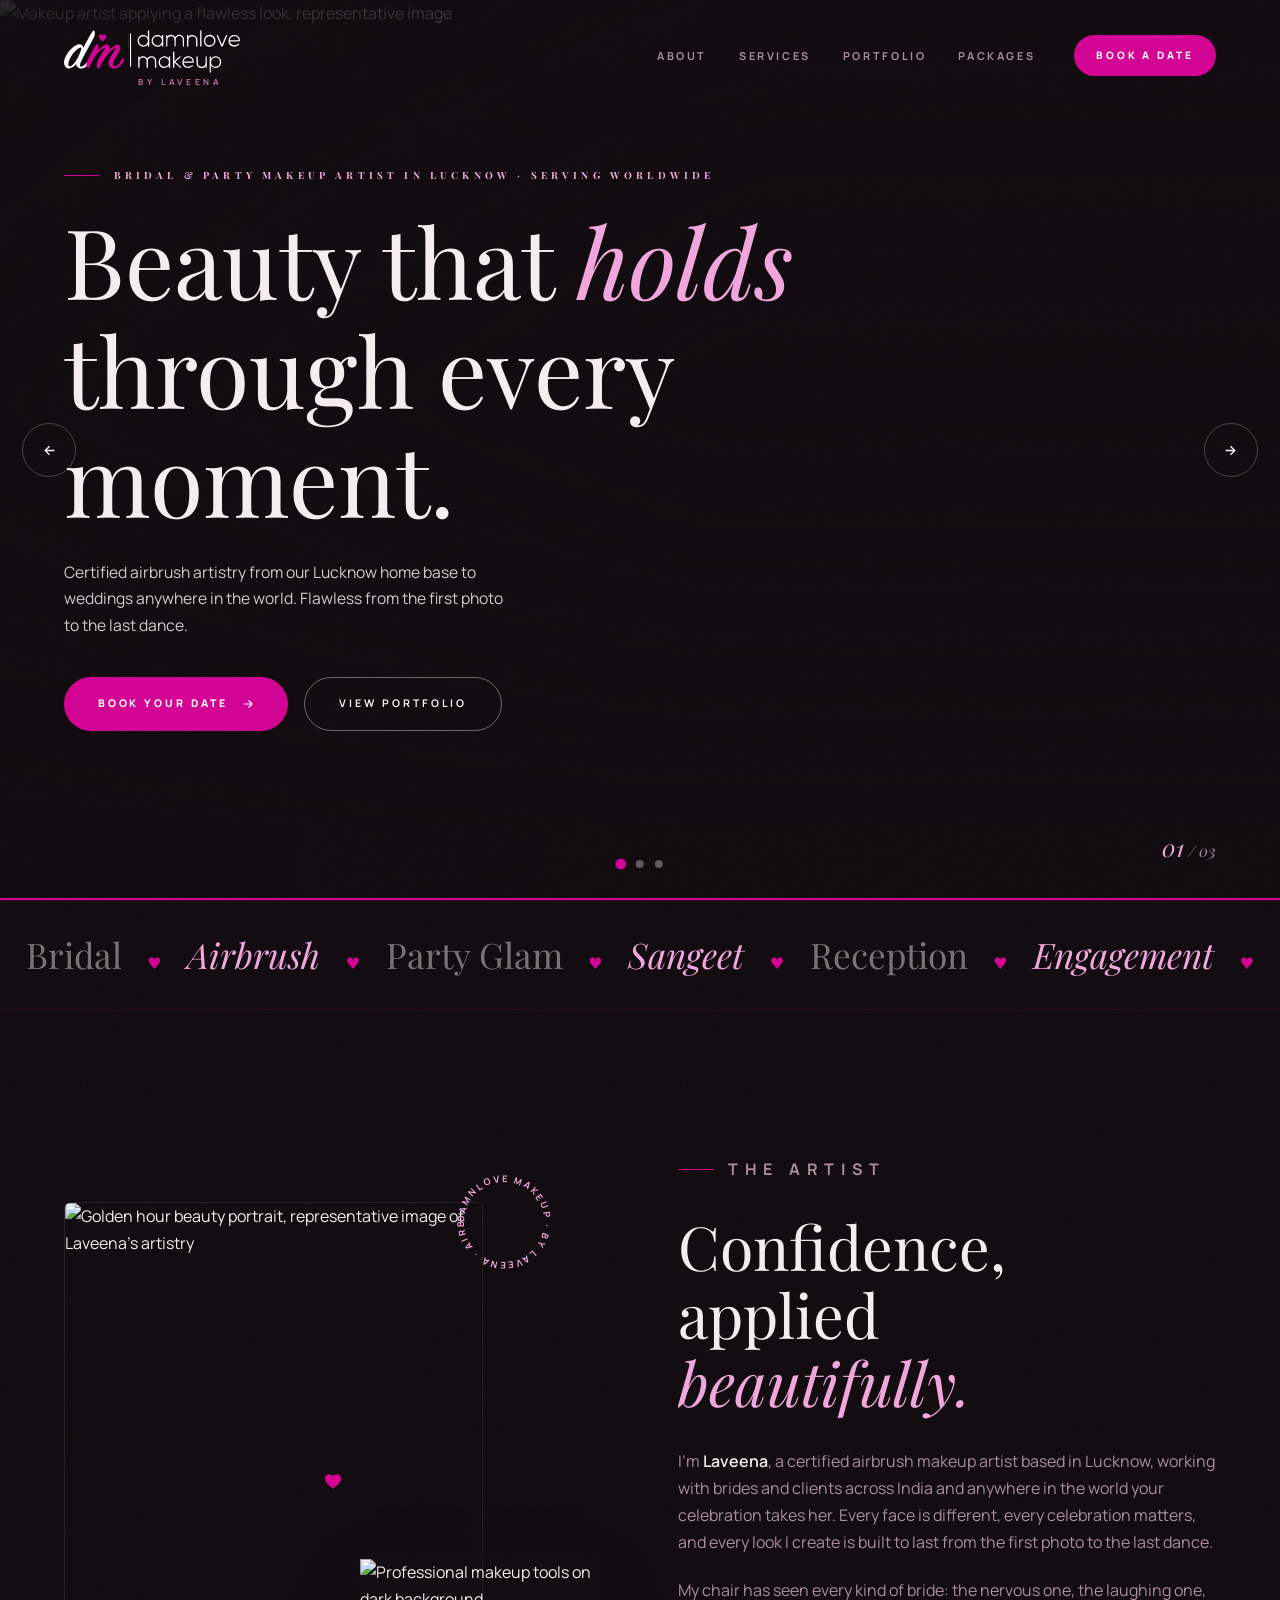
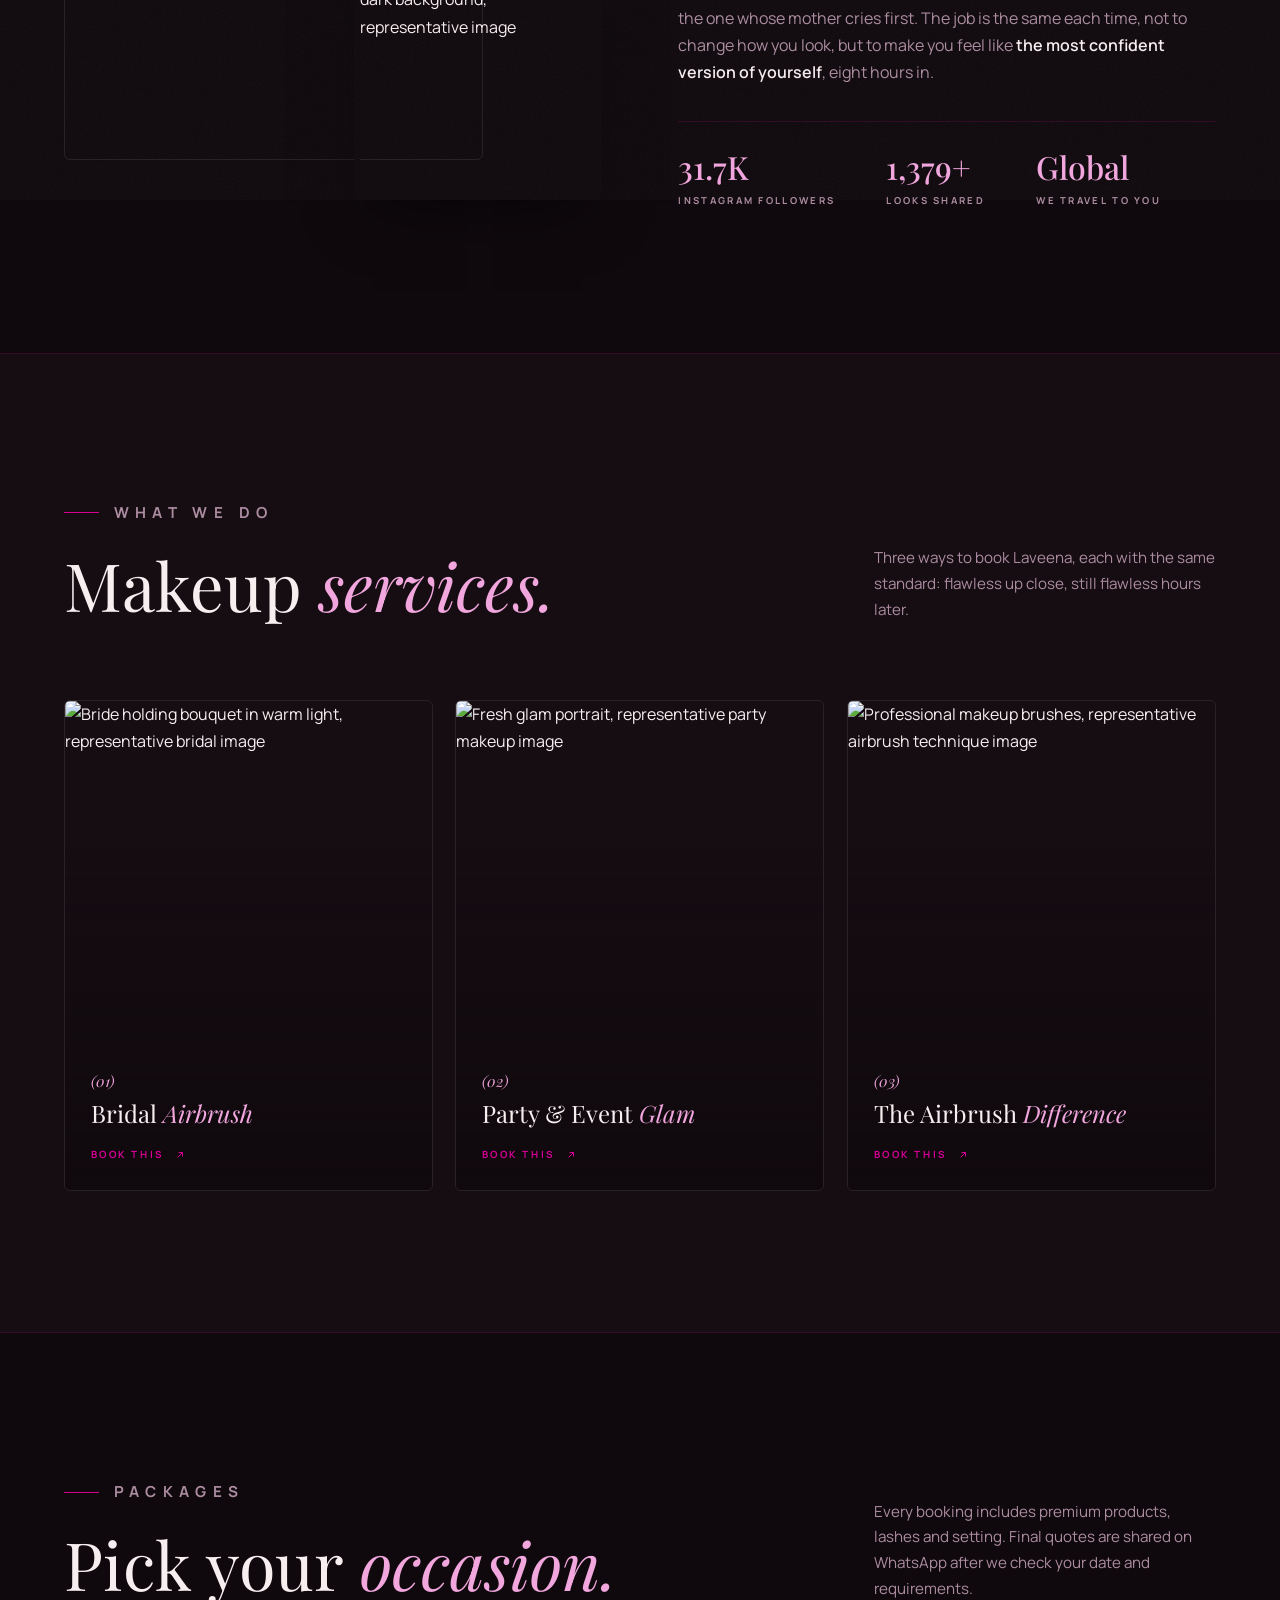
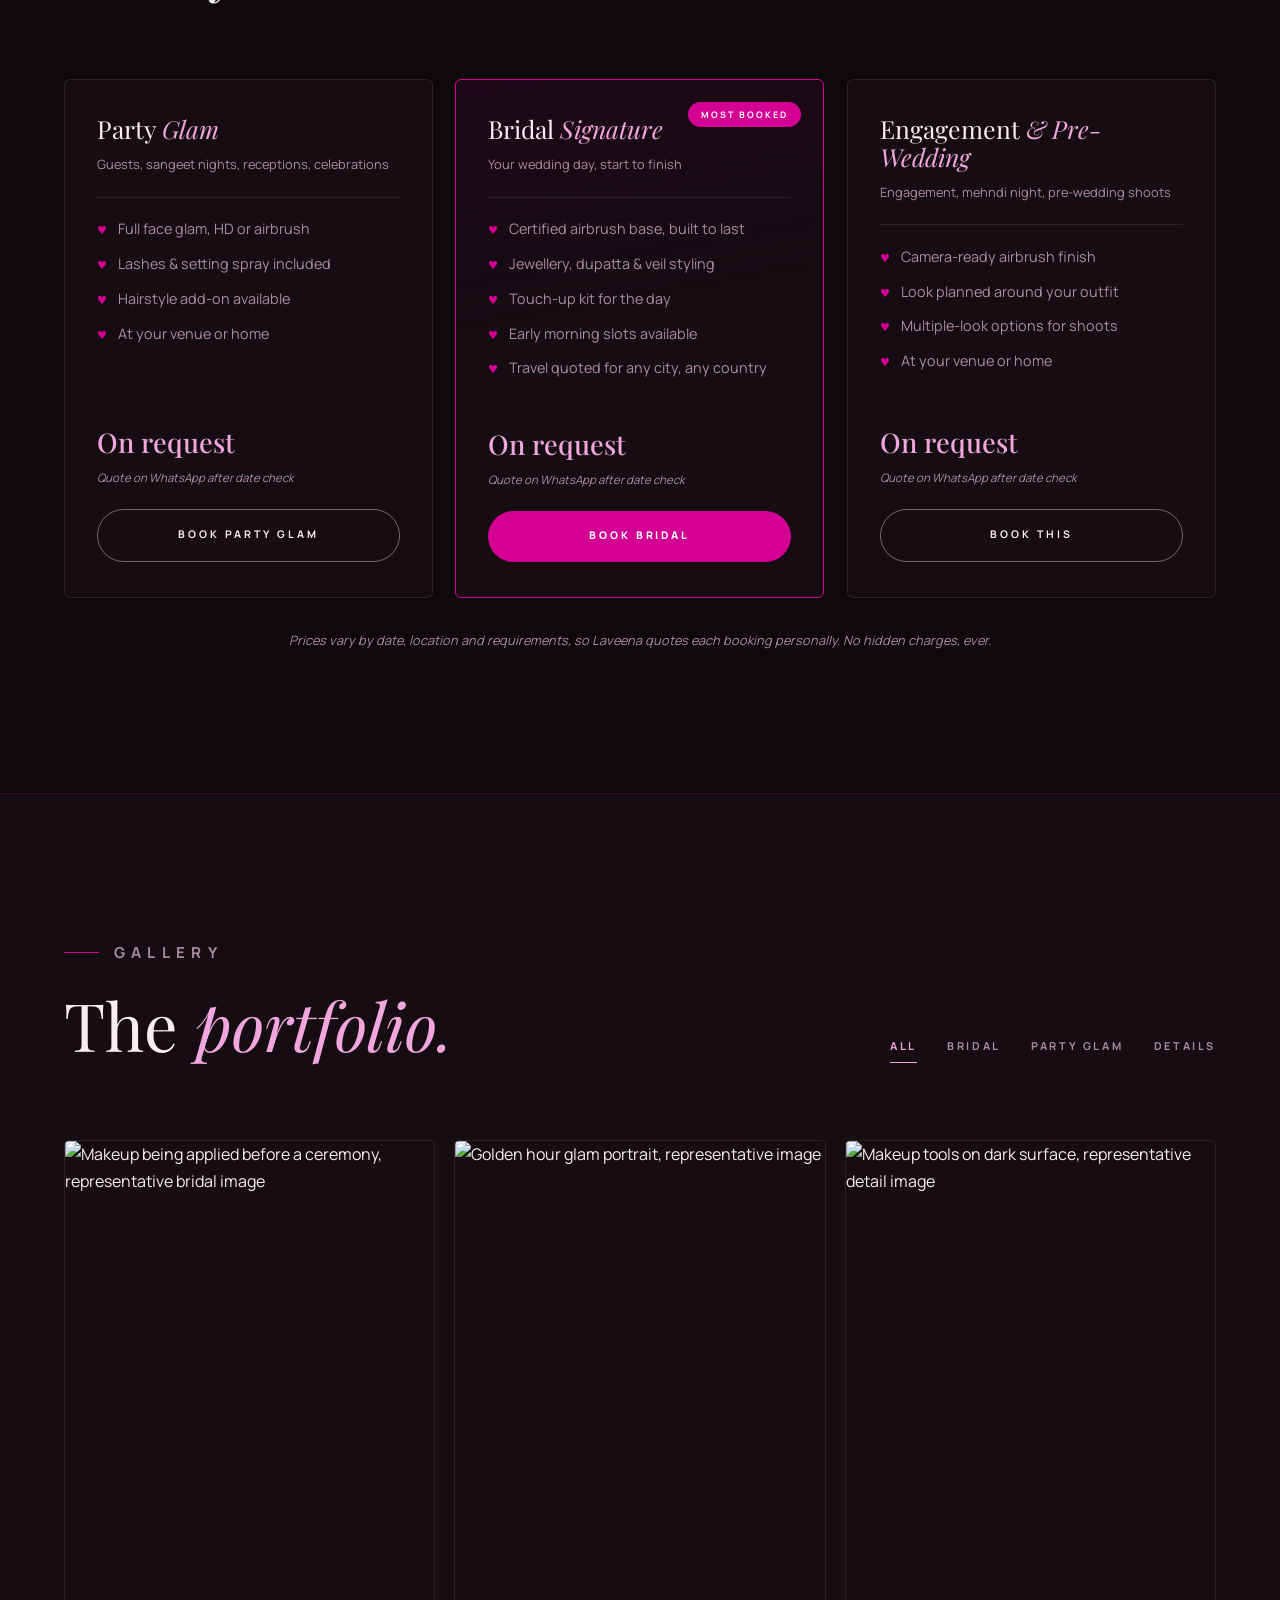
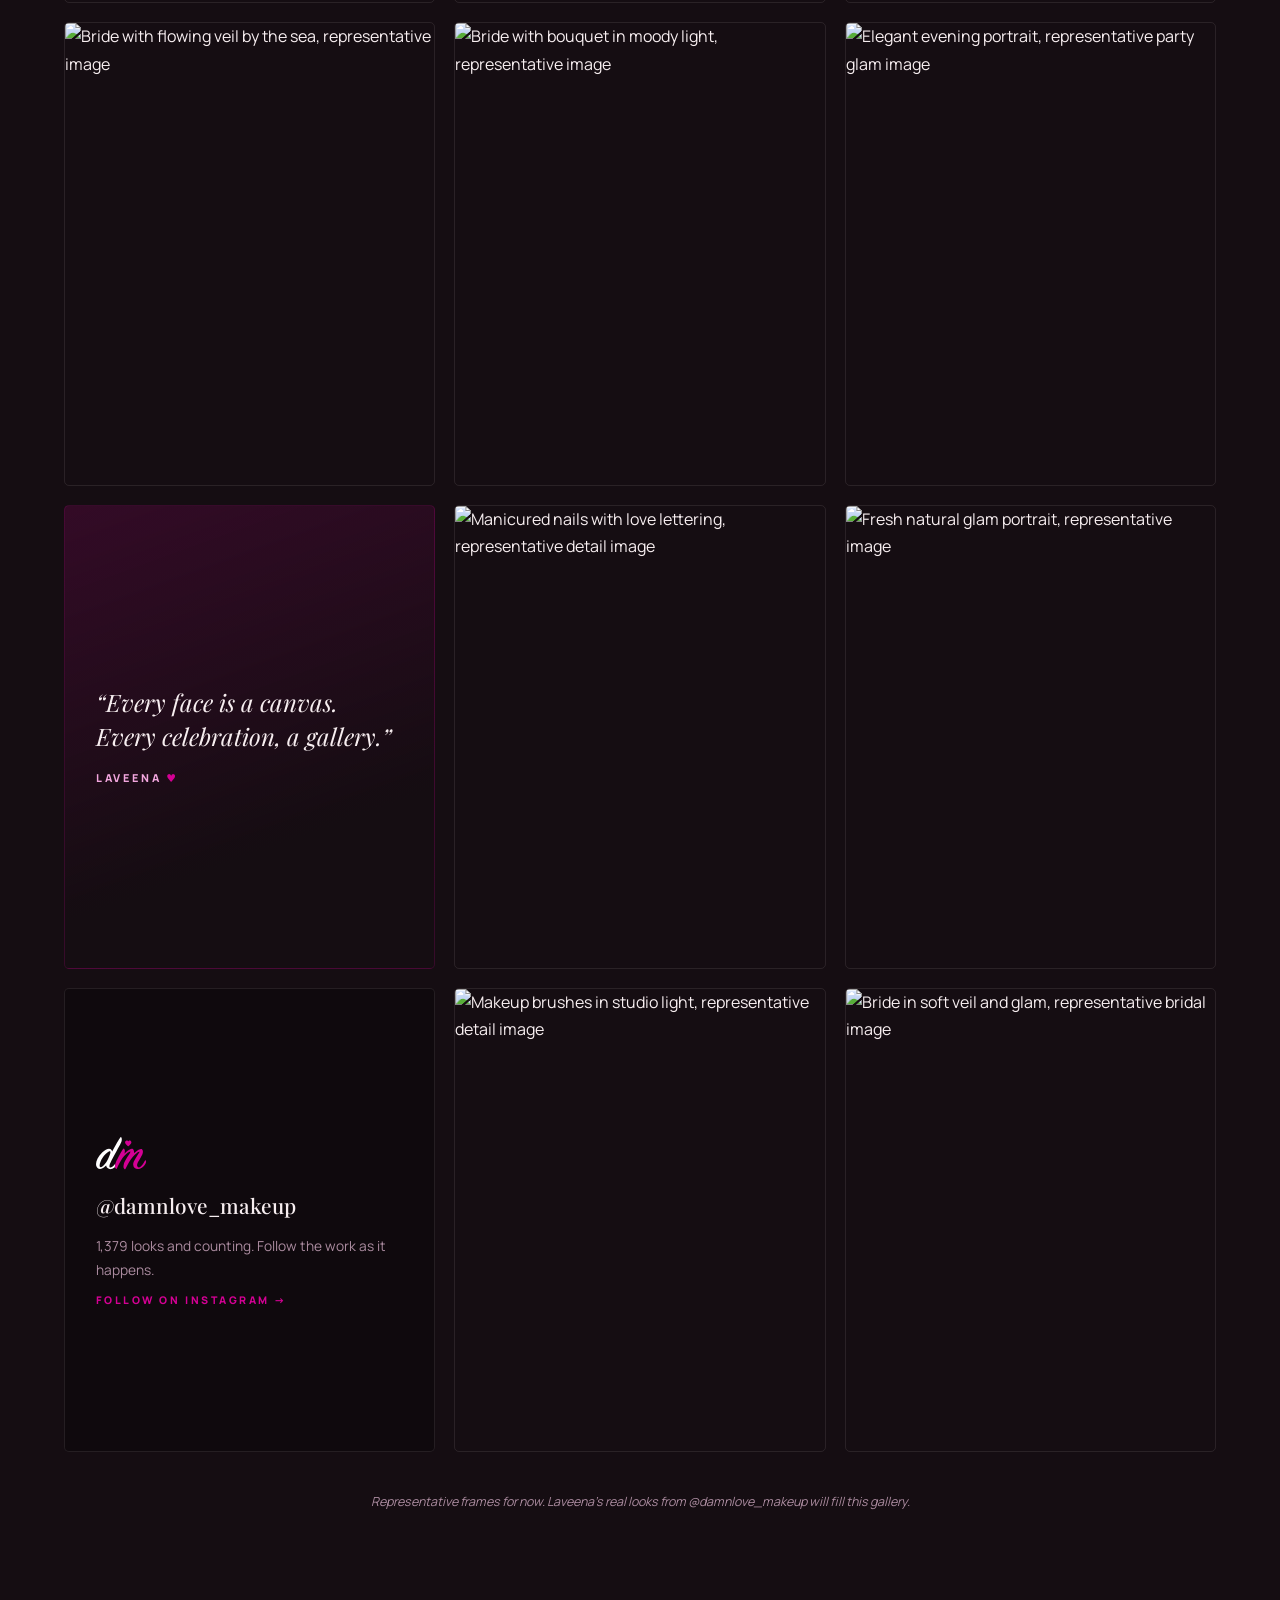
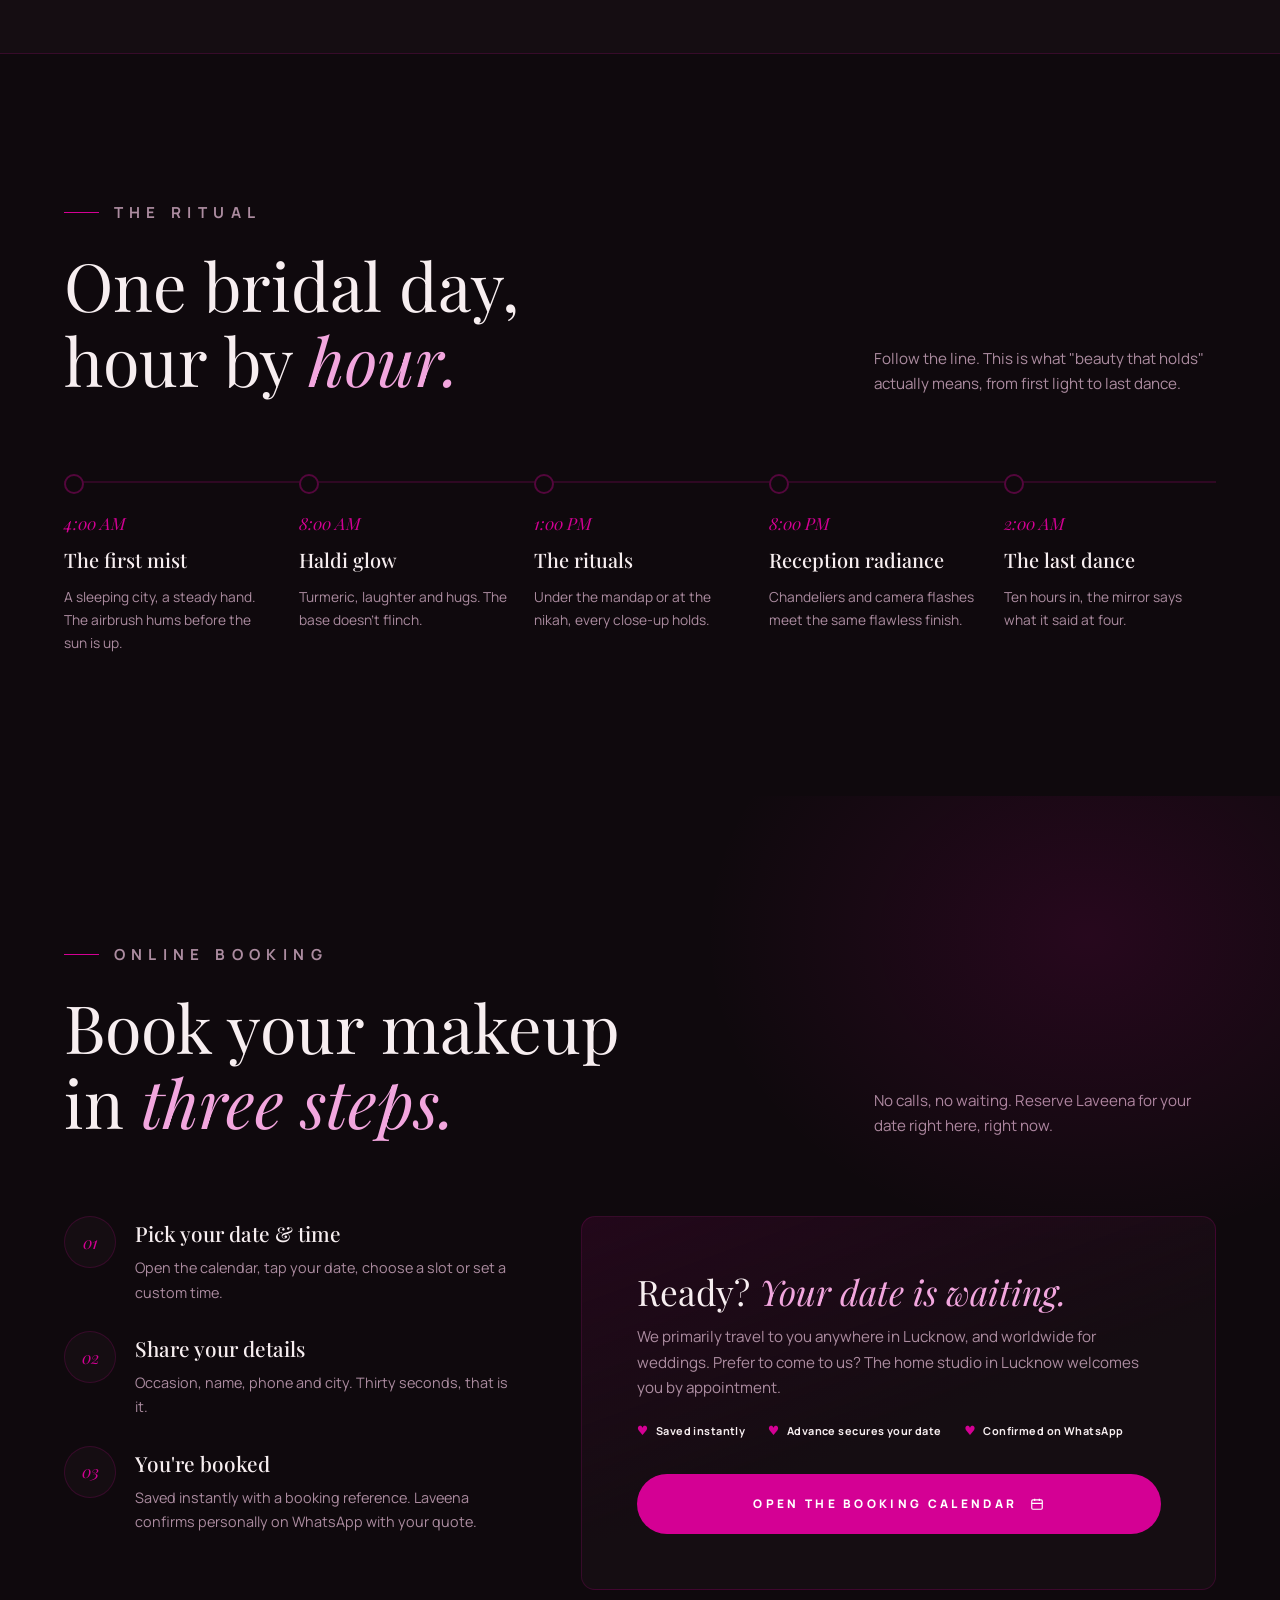
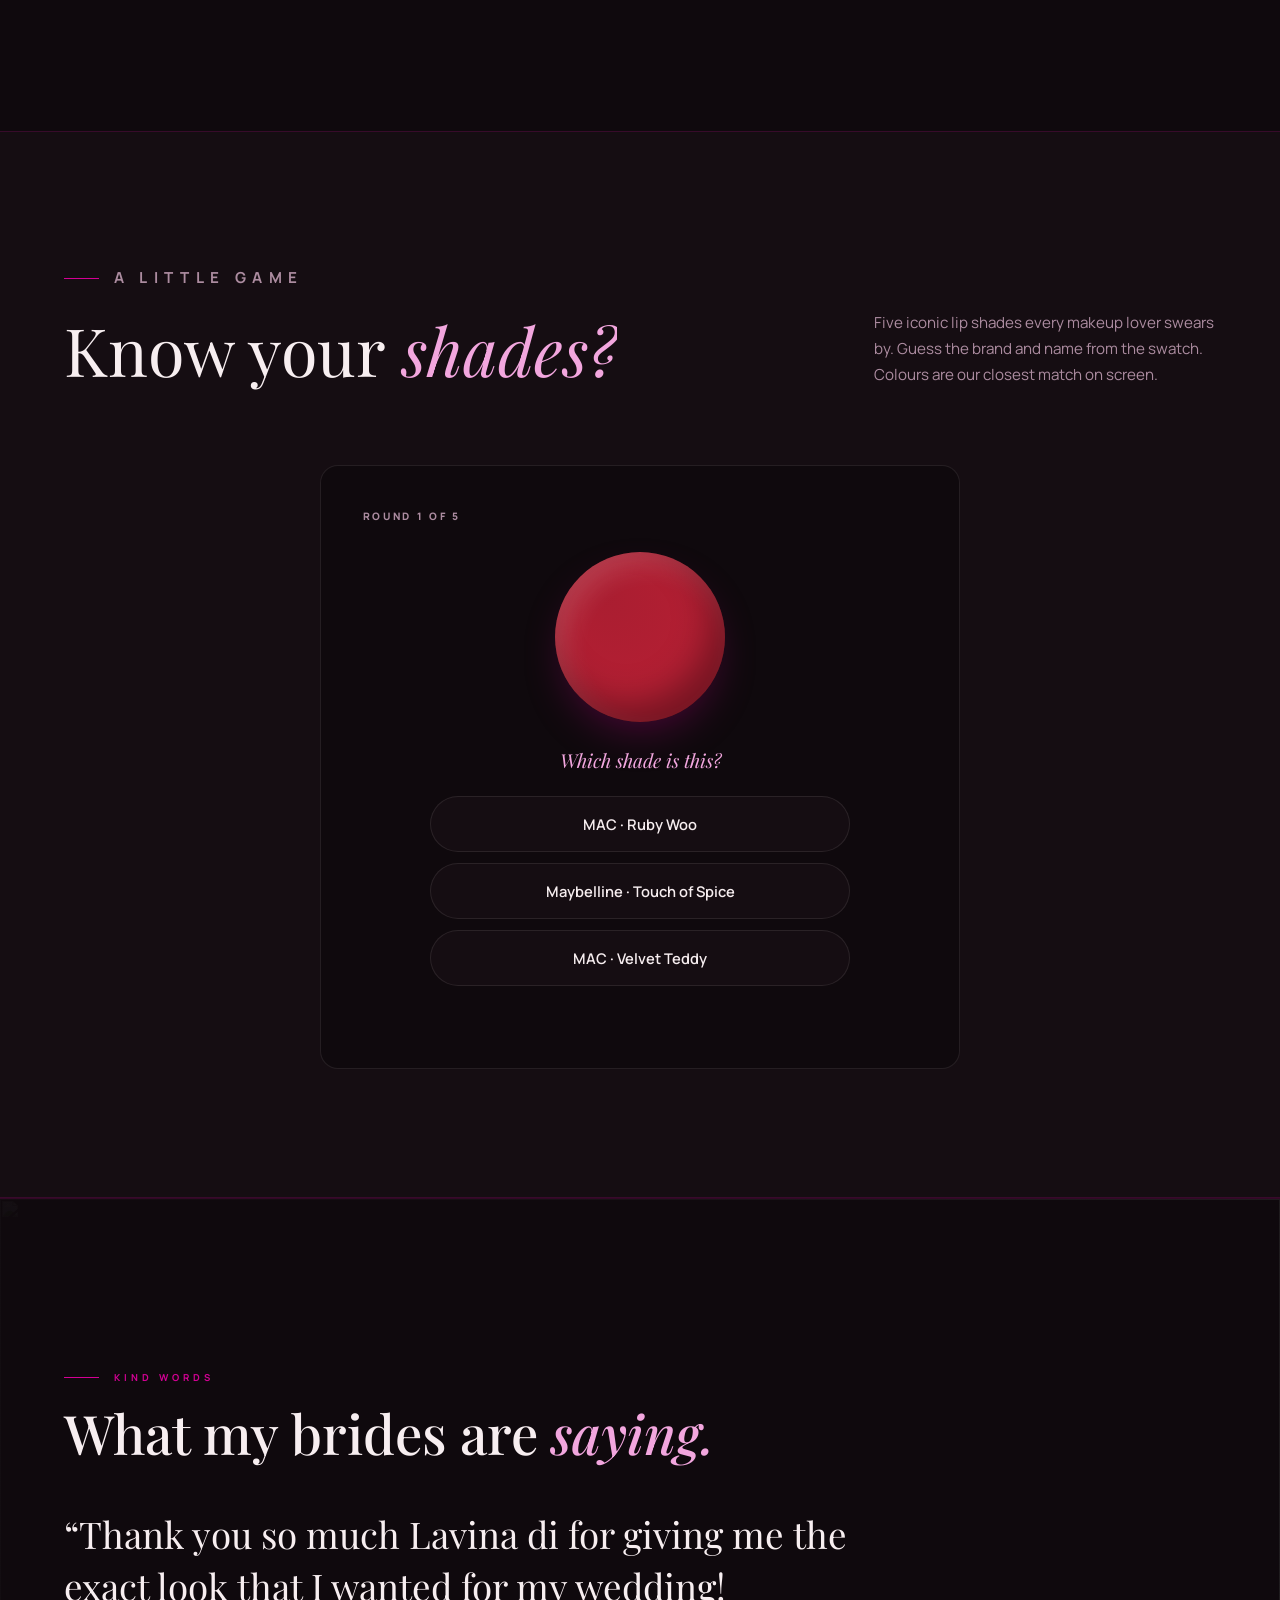
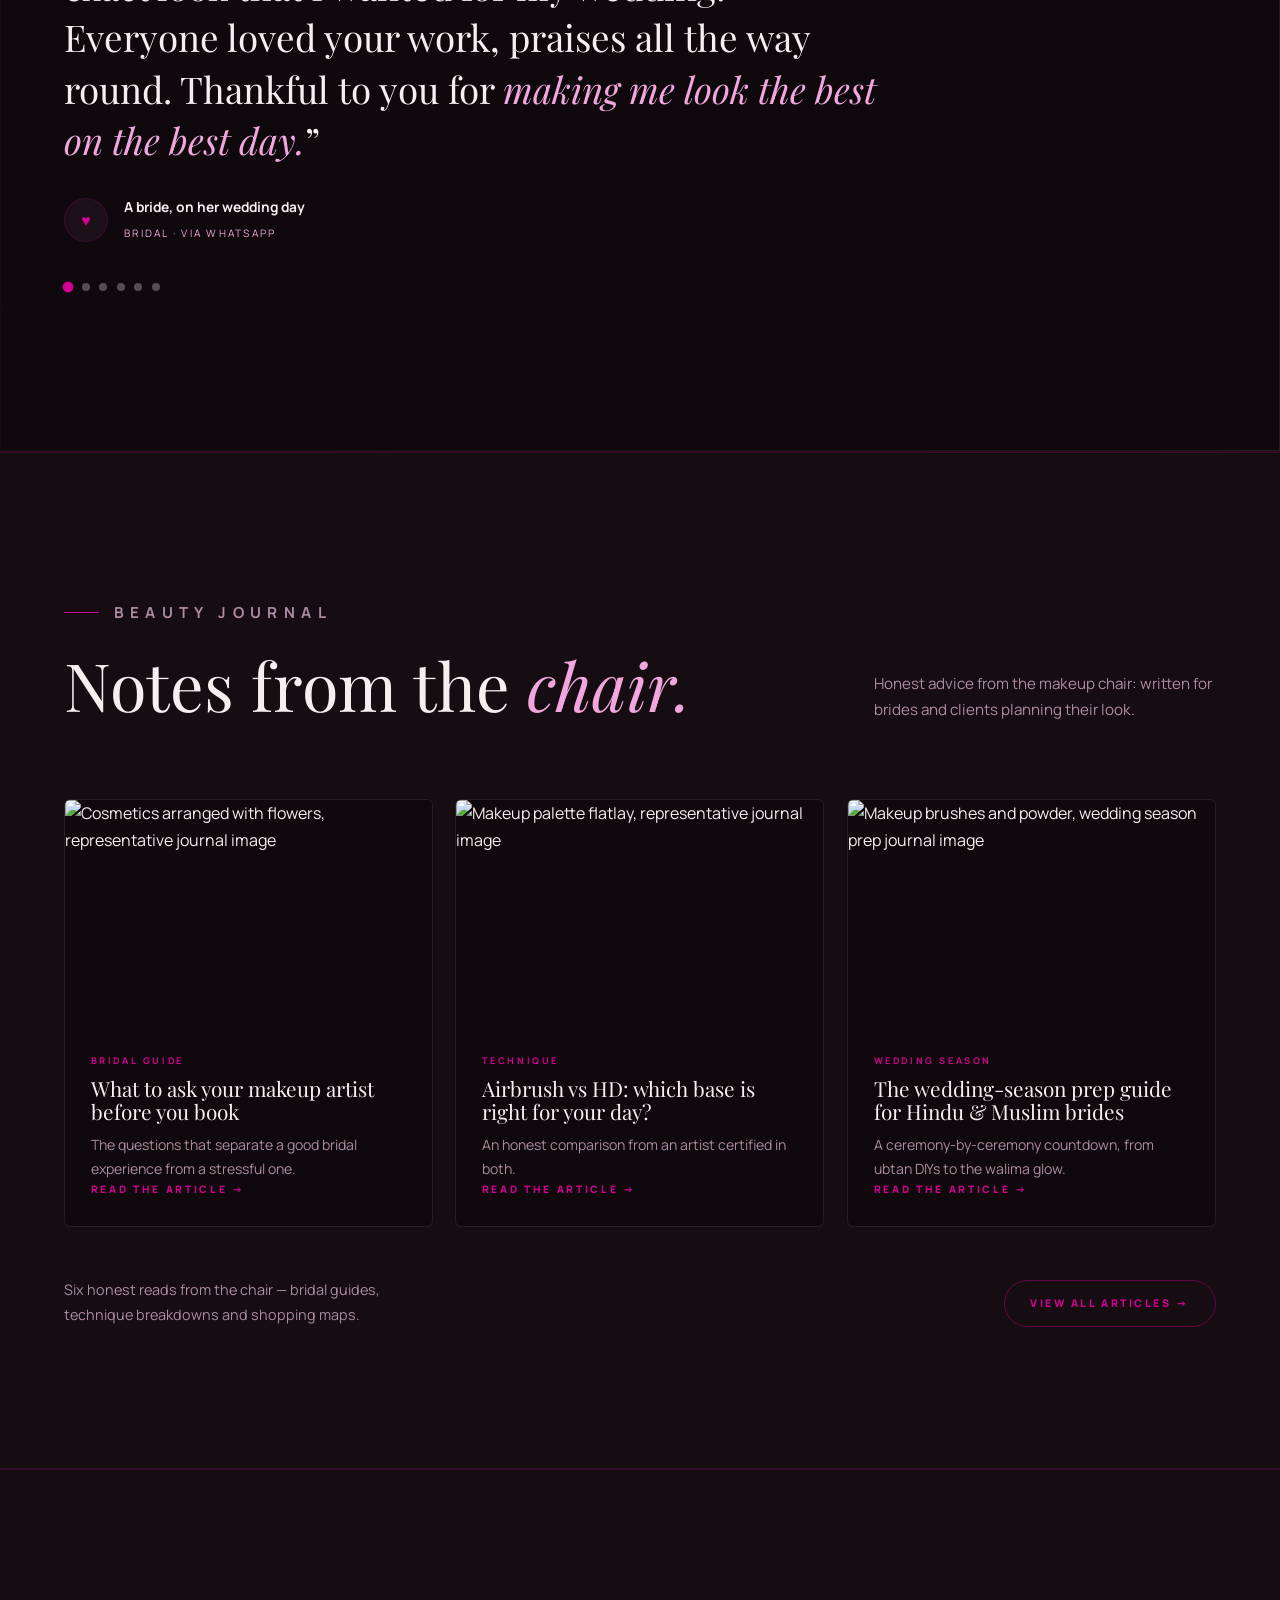
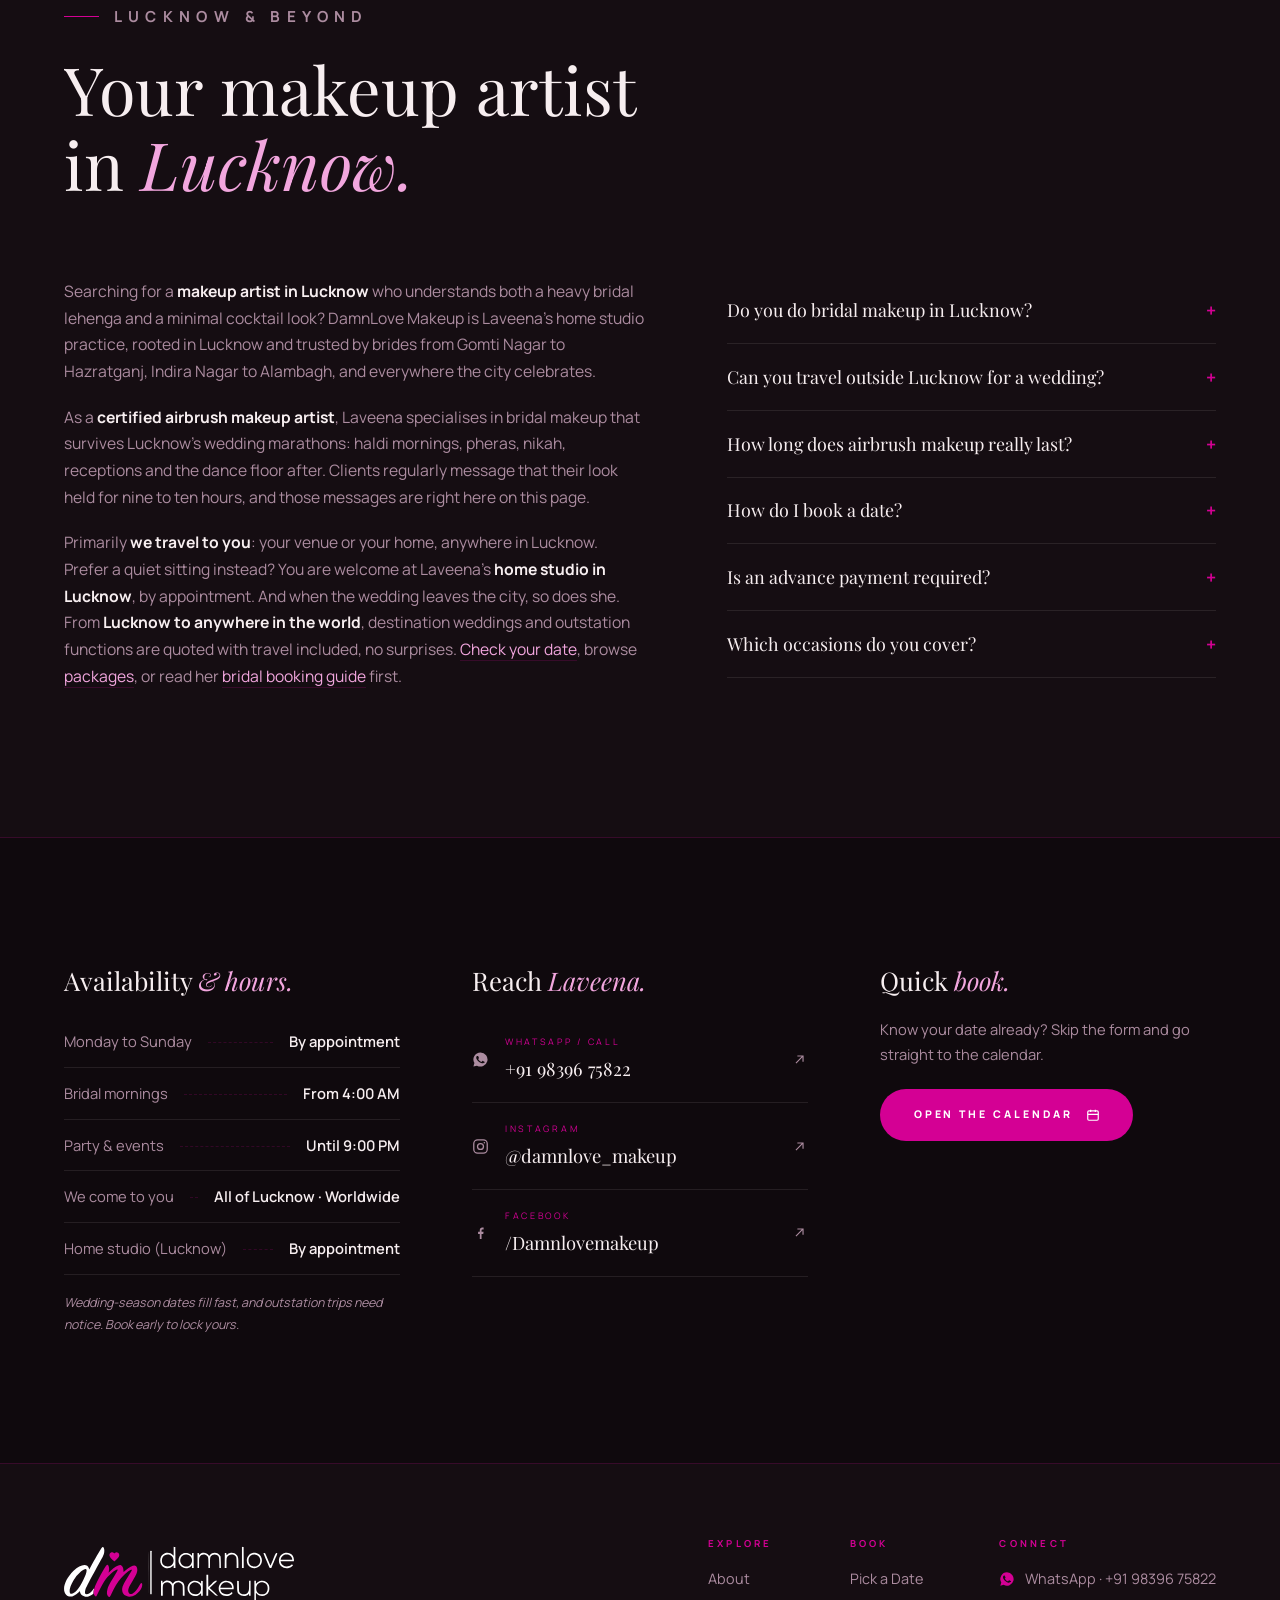
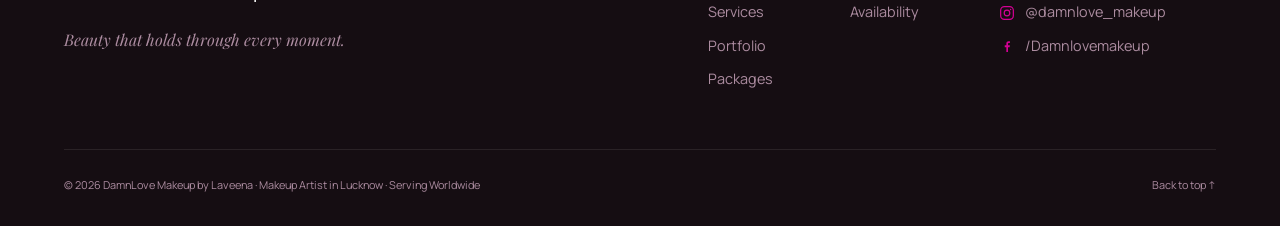
==== public/index.html @ dbfa357e "DamnLove Makeup — website, booking system, admin dashboard" ====
<!DOCTYPE html>
<html lang="en">
<head>
<meta charset="UTF-8">

<!-- Google Analytics (GA4) — replace G-XXXXXXXXXX with your Measurement ID -->
<script async src="https://www.googletagmanager.com/gtag/js?id=G-XXXXXXXXXX"></script>
<script>
  window.dataLayer = window.dataLayer || [];
  function gtag(){dataLayer.push(arguments);}
  gtag('js', new Date());
  gtag('config', 'G-XXXXXXXXXX');
</script>
<meta name="viewport" content="width=device-width, initial-scale=1.0">
<title>Makeup Artist in Lucknow | DamnLove Makeup by Laveena · Bridal &amp; Party Glam</title>
<meta name="description" content="Looking for the best makeup artist in Lucknow? DamnLove Makeup by Laveena: certified airbrush bridal makeup, party and engagement glam. Based in Lucknow, travelling across India and worldwide. Book your date online.">
<meta name="keywords" content="makeup artist in Lucknow, bridal makeup artist Lucknow, airbrush makeup Lucknow, party makeup artist Lucknow, engagement makeup, best makeup artist Lucknow, DamnLove Makeup, Laveena makeup artist">
<link rel="canonical" href="https://damnlovemakeup.com/">
<meta name="robots" content="index, follow, max-image-preview:large">
<meta name="geo.region" content="IN-UP">
<meta name="geo.placename" content="Lucknow">
<meta name="ICBM" content="26.8467, 80.9462">
<meta property="og:type" content="website">
<meta property="og:site_name" content="DamnLove Makeup">
<meta property="og:title" content="Makeup Artist in Lucknow | DamnLove Makeup by Laveena">
<meta property="og:description" content="Certified airbrush bridal &amp; party makeup. Lucknow based, serving worldwide. Pick your date and book online.">
<meta property="og:url" content="https://damnlovemakeup.com/">
<meta property="og:image" content="https://images.unsplash.com/photo-1487412947147-5cebf100ffc2?w=1200&q=80&auto=format">
<meta property="og:locale" content="en_IN">
<meta name="twitter:card" content="summary_large_image">
<meta name="twitter:title" content="Makeup Artist in Lucknow | DamnLove Makeup by Laveena">
<meta name="twitter:description" content="Certified airbrush bridal &amp; party makeup. Lucknow based, serving worldwide.">
<link rel="icon" type="image/svg+xml" href="assets/mark.svg">
<link rel="apple-touch-icon" href="assets/mark.svg">
<link rel="preconnect" href="https://fonts.googleapis.com">
<link rel="preconnect" href="https://fonts.gstatic.com" crossorigin>
<link rel="preconnect" href="https://images.unsplash.com" crossorigin>
<link href="https://fonts.googleapis.com/css2?family=Playfair+Display:ital,wght@0,400;0,500;1,400;1,500&family=Manrope:wght@400;500;600;700;800&display=swap" rel="stylesheet">
<script type="application/ld+json">
{
  "@context": "https://schema.org",
  "@graph": [
    {
      "@type": "BeautySalon",
      "@id": "https://damnlovemakeup.com/#business",
      "name": "DamnLove Makeup",
      "alternateName": "DamnLove Makeup by Laveena",
      "description": "Certified airbrush makeup artist in Lucknow. Bridal, engagement and party glam. Travels across India and worldwide.",
      "url": "https://damnlovemakeup.com/",
      "telephone": "+919839675822",
      "image": "https://images.unsplash.com/photo-1487412947147-5cebf100ffc2?w=1200&q=80&auto=format",
      "priceRange": "₹₹",
      "address": { "@type": "PostalAddress", "addressLocality": "Lucknow", "addressRegion": "Uttar Pradesh", "addressCountry": "IN" },
      "geo": { "@type": "GeoCoordinates", "latitude": 26.8467, "longitude": 80.9462 },
      "areaServed": [
        { "@type": "City", "name": "Lucknow" },
        { "@type": "State", "name": "Uttar Pradesh" },
        { "@type": "Country", "name": "India" },
        "Worldwide"
      ],
      "founder": { "@id": "https://damnlovemakeup.com/#laveena" },
      "sameAs": ["https://www.instagram.com/damnlove_makeup/", "https://www.facebook.com/Damnlovemakeup/"]
    },
    {
      "@type": "Person",
      "@id": "https://damnlovemakeup.com/#laveena",
      "name": "Laveena",
      "jobTitle": "Certified Airbrush Makeup Artist",
      "worksFor": { "@id": "https://damnlovemakeup.com/#business" },
      "sameAs": ["https://www.instagram.com/damnlove_makeup/"]
    },
    {
      "@type": "WebSite",
      "url": "https://damnlovemakeup.com/",
      "name": "DamnLove Makeup",
      "publisher": { "@id": "https://damnlovemakeup.com/#business" }
    }
  ]
}
</script>
<style>
/* ════════════════════════════════════════════════════════════
   DAMNLOVE MAKEUP · V2 · fullscreen-slider luxe edition
   ════════════════════════════════════════════════════════════ */
:root{
  --bg:#0F090D; --bg-2:#150D12; --panel:#1B1017;
  --pink:#D40094; --blush:#F2A6DE; --rose:#C06BA6;
  --ivory:#F7EEF0; --mut:#AC8CA0;
  --hair:rgba(212,0,148,.18); --hair-2:rgba(247,238,240,.09);
  --serif:"Playfair Display","Times New Roman",serif;
  --sans:"Manrope",system-ui,sans-serif;
  --ease:cubic-bezier(.19,1,.22,1);
  --pad:clamp(1.4rem,5vw,5.5rem);
}
*{margin:0;padding:0;box-sizing:border-box}
html{scroll-behavior:smooth}
body{
  background:var(--bg);color:var(--ivory);
  font-family:var(--sans);font-size:16px;line-height:1.7;
  -webkit-font-smoothing:antialiased;overflow-x:hidden;
}
img{max-width:100%;display:block}
a{color:inherit;text-decoration:none}
button{font:inherit;color:inherit;background:none;border:0;cursor:pointer}
::selection{background:var(--pink);color:var(--bg)}
h1,h2,h3,h4{font-family:var(--serif);font-weight:400;line-height:1.12}
.serif-i{font-family:var(--serif);font-style:italic;color:var(--blush)}

.grain{
  position:fixed;inset:-100%;z-index:2000;pointer-events:none;opacity:.05;
  background-image:url("data:image/svg+xml,%3Csvg xmlns='http://www.w3.org/2000/svg' width='300' height='300'%3E%3Cfilter id='n'%3E%3CfeTurbulence type='fractalNoise' baseFrequency='.9' numOctaves='2'/%3E%3C/filter%3E%3Crect width='300' height='300' filter='url(%23n)'/%3E%3C/svg%3E");
  animation:grain 8s steps(10) infinite;
}
@keyframes grain{
  0%,100%{transform:translate(0,0)}10%{transform:translate(-5%,-8%)}20%{transform:translate(-13%,3%)}
  30%{transform:translate(6%,-11%)}40%{transform:translate(-4%,13%)}50%{transform:translate(-12%,7%)}
  60%{transform:translate(11%,4%)}70%{transform:translate(-2%,10%)}80%{transform:translate(4%,-3%)}90%{transform:translate(-8%,-5%)}
}

/* preloader */
.loader{
  position:fixed;inset:0;z-index:3000;background:var(--bg);
  display:flex;align-items:center;justify-content:center;
  animation:loaderOut 1s var(--ease) 1.7s forwards;
}
.loader .l-lock{display:flex;flex-direction:column;align-items:center;text-align:center;gap:1rem}
.loader .l-mark{width:min(280px,64vw);height:auto;opacity:0;animation:lFade .8s ease .1s forwards}
.loader .l-word{
  font-family:var(--serif);font-size:clamp(1.6rem,3.8vw,2.4rem);color:var(--ivory);line-height:1.1;
  overflow:hidden;padding-bottom:.18em;margin-bottom:-.18em;
}
.loader .l-word i{font-style:italic;color:var(--blush)}
.loader .l-word span{display:inline-block;transform:translateY(120%);animation:lRise .9s var(--ease) .15s forwards}
.loader .l-line{width:0;height:1px;background:var(--pink);animation:lLine 1.1s var(--ease) .55s forwards}
.loader .l-sub{font-size:.58rem;font-weight:700;letter-spacing:.5em;text-transform:uppercase;color:var(--rose);opacity:0;animation:lFade .6s ease .8s forwards}
@keyframes lRise{to{transform:none}}
@keyframes lLine{to{width:min(38vw,240px)}}
@keyframes lFade{to{opacity:1}}
@keyframes loaderOut{to{transform:translateY(-100%);visibility:hidden}}

/* cursor */
.cur,.cur-ring{position:fixed;top:0;left:0;pointer-events:none;z-index:2500;border-radius:50%;display:none}
@media (pointer:fine){ .cur{display:block} .cur-ring{display:flex} }
.cur{width:6px;height:6px;background:var(--blush);transform:translate(-50%,-50%)}
.cur-ring{
  width:38px;height:38px;border:1px solid rgba(242,166,222,.55);
  align-items:center;justify-content:center;font-size:.55rem;letter-spacing:.22em;text-transform:uppercase;color:var(--bg);
  transition:width .35s var(--ease),height .35s var(--ease),background .35s,border-color .35s;
}
.cur-ring.big{width:76px;height:76px;background:var(--blush);border-color:var(--blush)}
.cur-ring .cur-label{opacity:0;transition:opacity .25s}
.cur-ring.big .cur-label{opacity:1}
@media (pointer:fine){ body.has-cursor, body.has-cursor a, body.has-cursor button{cursor:none} }

/* reveals */
.rv{opacity:0;transform:translateY(34px);transition:opacity 1.05s var(--ease),transform 1.05s var(--ease)}
.rv.in{opacity:1;transform:none}
.rv[data-d="1"]{transition-delay:.09s}.rv[data-d="2"]{transition-delay:.18s}
.rv[data-d="3"]{transition-delay:.27s}.rv[data-d="4"]{transition-delay:.36s}
.lines .ln{display:block;overflow:hidden;padding-bottom:.16em;margin-bottom:-.16em}
.lines .ln>span{display:inline-block;transform:translateY(115%);transition:transform 1.15s var(--ease)}
.lines.in .ln>span{transform:none}
.lines.in .ln:nth-child(2)>span{transition-delay:.1s}

.tag{
  font-size:.6rem;font-weight:700;letter-spacing:.42em;text-transform:uppercase;color:var(--pink);
  display:inline-flex;align-items:center;gap:.9rem;
}
.tag::before{content:"";width:2.2rem;height:1px;background:var(--pink)}
.sheen{position:relative;overflow:hidden}
.sheen::after{
  content:"";position:absolute;top:0;bottom:0;left:-80%;width:55%;
  background:linear-gradient(105deg,transparent,rgba(247,238,240,.22),transparent);
  transform:skewX(-18deg);transition:left .8s var(--ease);pointer-events:none;
}
.sheen:hover::after{left:130%}
.sec-head{display:flex;justify-content:space-between;align-items:flex-end;gap:2rem;margin-bottom:clamp(3rem,6vw,5rem);flex-wrap:wrap}
.sec-head h2{font-size:clamp(2.2rem,5.2vw,4.2rem);max-width:18ch}
.sec-head p{max-width:38ch;color:var(--mut);font-size:.95rem}

/* ════════════ NAV ════════════ */
.nav{
  position:fixed;inset:0 0 auto 0;z-index:900;
  display:flex;align-items:center;justify-content:space-between;
  padding:1.4rem var(--pad);
  transition:padding .5s var(--ease),background .5s,box-shadow .5s;
}
.nav.on{
  padding:.8rem var(--pad);
  background:rgba(15,9,13,.84);-webkit-backdrop-filter:blur(16px);backdrop-filter:blur(16px);
  box-shadow:0 1px 0 var(--hair);
}
.wordmark{display:flex;align-items:center;gap:.85rem}
.wordmark .wm-mark{width:40px;height:auto;flex:none}
.wm-txt{display:flex;flex-direction:column;line-height:1.22}
.wm-txt b{font-family:var(--serif);font-weight:400;font-size:1.08rem;color:var(--ivory)}
.wm-txt b i{font-style:italic;color:var(--blush)}
.wm-txt small{font-size:.54rem;font-weight:700;letter-spacing:.42em;text-transform:uppercase;color:var(--rose);margin-top:.22rem}
.nav-r{display:flex;align-items:center;gap:2.4rem}
.nav-menu{display:flex;gap:2rem}
.nav-menu a{font-size:.68rem;font-weight:700;letter-spacing:.24em;text-transform:uppercase;color:var(--mut);transition:color .35s}
.nav-menu a:hover{color:var(--ivory)}
.nav-call{display:flex;align-items:center;gap:.8rem}
.nav-call svg{width:20px;height:20px;color:var(--pink)}
.nav-call div{line-height:1.3}
.nav-call small{display:block;font-size:.54rem;font-weight:700;letter-spacing:.3em;text-transform:uppercase;color:var(--mut)}
.nav-call b{font-size:.9rem;font-weight:700;color:var(--ivory)}
@media (max-width:1100px){.nav-call{display:none}}
.nav-book{
  font-size:.64rem;font-weight:700;letter-spacing:.28em;text-transform:uppercase;color:var(--bg);
  background:var(--pink);padding:.75rem 1.4rem;border-radius:999px;
  transition:transform .4s var(--ease),background .3s;
}
.nav-book:hover{transform:translateY(-2px);background:var(--blush)}
.burger{display:none;flex-direction:column;gap:6px;padding:.4rem;z-index:1001}
.burger span{width:26px;height:1.5px;background:var(--ivory);transition:transform .4s var(--ease),opacity .3s}
@media (max-width:900px){
  .nav-menu,.nav-book{display:none}
  .burger{display:flex}
}
.m-menu{
  position:fixed;inset:0;z-index:950;background:var(--bg);
  display:flex;flex-direction:column;justify-content:center;padding:0 var(--pad);gap:.4rem;
  clip-path:inset(0 0 100% 0);transition:clip-path .7s var(--ease);
}
.m-menu.open{clip-path:inset(0 0 0 0)}
.m-menu a.mm{font-family:var(--serif);font-size:clamp(2rem,8vw,3.2rem);padding:.35rem 0;border-bottom:1px solid var(--hair-2)}
.m-menu .mm-foot{margin-top:2.2rem;display:flex;gap:1.6rem;font-size:.7rem;letter-spacing:.2em;text-transform:uppercase;color:var(--mut)}
body.m-open{overflow:hidden}
body.m-open .burger span:nth-child(1){transform:translateY(7.5px) rotate(45deg)}
body.m-open .burger span:nth-child(2){opacity:0}
body.m-open .burger span:nth-child(3){transform:translateY(-7.5px) rotate(-45deg)}

/* ════════════ FULLSCREEN HERO SLIDER ════════════ */
.slider{position:relative;height:100svh;overflow:hidden}
.slide{position:absolute;inset:0;opacity:0;visibility:hidden;transition:opacity 1.2s var(--ease),visibility 1.2s;z-index:1}
.slide.active{opacity:1;visibility:visible;z-index:2}
.slide img{
  position:absolute;inset:0;width:100%;height:100%;object-fit:cover;
  filter:brightness(.5) saturate(.95);
}
.slide.active img{animation:kb 8s var(--ease) forwards}
@keyframes kb{from{transform:scale(1.12)}to{transform:scale(1)}}
.slide::after{
  content:"";position:absolute;inset:0;
  background:linear-gradient(180deg,rgba(15,9,13,.5),rgba(15,9,13,.12) 45%,rgba(15,9,13,.86) 92%),
             linear-gradient(100deg,rgba(15,9,13,.55) 0%,transparent 55%);
}
.slide-inner{
  position:absolute;inset:0;z-index:3;display:flex;flex-direction:column;justify-content:center;
  padding:0 var(--pad);max-width:1200px;
}
.slide .s-kick{
  font-size:.62rem;font-weight:700;letter-spacing:.42em;text-transform:uppercase;color:var(--blush);
  display:flex;align-items:center;gap:.9rem;margin-bottom:1.6rem;
  opacity:0;transform:translateY(18px);transition:opacity .8s var(--ease) .5s,transform .8s var(--ease) .5s;
}
.slide .s-kick::before{content:"";width:2.2rem;height:1px;background:var(--pink)}
.slide h2{font-size:clamp(2.6rem,7.6vw,6.2rem);max-width:16ch;color:var(--ivory)}
.slide h2 .ln{display:block;overflow:hidden;padding-bottom:.16em;margin-bottom:-.16em}
.slide h2 .ln>span{display:inline-block;transform:translateY(115%);transition:transform 1.15s var(--ease) .6s}
.slide h2 .ln:nth-child(2)>span{transition-delay:.75s}
.slide h2 .it{font-style:italic;color:var(--blush)}
.slide .s-sub{
  margin-top:1.6rem;max-width:44ch;color:rgba(247,238,240,.85);font-size:.98rem;
  opacity:0;transform:translateY(18px);transition:opacity .8s var(--ease) 1s,transform .8s var(--ease) 1s;
}
.slide .s-cta{
  display:flex;gap:1rem;flex-wrap:wrap;margin-top:2.4rem;
  opacity:0;transform:translateY(18px);transition:opacity .8s var(--ease) 1.2s,transform .8s var(--ease) 1.2s;
}
.slide.active .s-kick,.slide.active .s-sub,.slide.active .s-cta{opacity:1;transform:none}
.slide.active h2 .ln>span{transform:none}
.btn{
  display:inline-flex;align-items:center;gap:.8rem;
  font-size:.66rem;font-weight:700;letter-spacing:.28em;text-transform:uppercase;
  padding:1.05rem 2.1rem;border-radius:999px;transition:transform .45s var(--ease),background .3s,color .3s;
}
.btn svg{width:14px;height:14px}
.btn-solid{background:var(--pink);color:var(--bg)}
.btn-solid:hover{background:var(--blush);transform:translateY(-3px)}
.btn-line{border:1px solid rgba(247,238,240,.4);color:var(--ivory)}
.btn-line:hover{border-color:var(--blush);color:var(--blush);transform:translateY(-3px)}
/* slider chrome */
.sl-dots{position:absolute;left:50%;transform:translateX(-50%);bottom:2rem;z-index:5;display:flex;gap:.7rem}
.sl-dots button{width:8px;height:8px;border-radius:50%;background:rgba(247,238,240,.35);transition:all .4s var(--ease)}
.sl-dots button.on{background:var(--pink);transform:scale(1.35)}
.sl-arrow{
  position:absolute;top:50%;transform:translateY(-50%);z-index:5;
  width:54px;height:54px;border:1px solid rgba(247,238,240,.25);border-radius:50%;
  display:flex;align-items:center;justify-content:center;color:var(--ivory);
  transition:all .35s var(--ease);
}
.sl-arrow:hover{background:var(--pink);border-color:var(--pink);color:var(--bg)}
.sl-arrow svg{width:17px;height:17px}
.sl-prev{left:1.4rem}.sl-next{right:1.4rem}
@media (max-width:800px){.sl-arrow{display:none}}
.sl-count{
  position:absolute;right:var(--pad);bottom:2rem;z-index:5;
  font-family:var(--serif);font-style:italic;font-size:1rem;color:var(--mut);
}
.sl-count b{color:var(--blush);font-size:1.5rem;font-weight:400}
.sl-progress{position:absolute;left:0;bottom:0;height:2px;background:var(--pink);z-index:6;width:0}
.slider.play .sl-progress{animation:slp 6.5s linear forwards}
@keyframes slp{to{width:100%}}

/* ════════════ MARQUEE ════════════ */
.marquee{border-block:1px solid var(--hair);padding:1.5rem 0;overflow:hidden;background:var(--bg);position:relative;z-index:2}
.mq-track{display:flex;width:max-content;animation:mq 34s linear infinite}
.marquee:hover .mq-track{animation-play-state:paused}
@keyframes mq{to{transform:translateX(-50%)}}
.mq-set{display:flex;align-items:baseline;white-space:nowrap}
.mq-set span{font-family:var(--serif);font-size:clamp(1.35rem,3vw,2.2rem);color:rgba(247,238,240,.46);padding:0 1.6rem}
.mq-set span.f{color:var(--blush);font-style:italic}
.mq-set i{color:var(--pink);font-size:1rem;font-style:normal}

/* ════════════ ABOUT ════════════ */
.about{
  padding:clamp(5rem,11vw,9.5rem) var(--pad);
  display:grid;grid-template-columns:minmax(0,6fr) minmax(0,6fr);gap:clamp(2.5rem,6vw,6rem);align-items:center;
}
@media (max-width:900px){.about{grid-template-columns:1fr}}
.ab-media{position:relative}
.ab-media .im-a{width:78%;border-radius:6px;overflow:hidden;border:1px solid var(--hair-2)}
.ab-media .im-a img{aspect-ratio:3/4;object-fit:cover;width:100%}
.ab-media .im-b{
  position:absolute;right:0;bottom:-2.5rem;width:46%;border-radius:6px;overflow:hidden;
  border:6px solid var(--bg);box-shadow:0 24px 60px -20px rgba(0,0,0,.6);
}
.ab-media .im-b img{aspect-ratio:1/1;object-fit:cover;width:100%}
.spin-badge{
  position:absolute;top:-2.2rem;right:8%;width:110px;height:110px;z-index:3;
  animation:spin 16s linear infinite;
}
@keyframes spin{to{transform:rotate(360deg)}}
.spin-badge text{font-size:9.2px;font-weight:700;letter-spacing:.24em;text-transform:uppercase;fill:var(--blush)}
.spin-core{position:absolute;inset:0;display:flex;align-items:center;justify-content:center}
.ab-copy .tag{margin-bottom:1.8rem}
.ab-copy h2{font-size:clamp(2.1rem,4.8vw,3.8rem);margin-bottom:2rem;max-width:16ch}
.ab-copy p{color:var(--mut);margin-bottom:1.3rem;max-width:54ch;font-size:1rem}
.ab-copy p strong{color:var(--ivory);font-weight:600}
.stats{display:flex;gap:clamp(1.6rem,4vw,3.2rem);flex-wrap:wrap;margin-top:2.2rem;padding-top:1.7rem;border-top:1px solid var(--hair)}
.stat b{font-family:var(--serif);font-size:2rem;font-weight:500;color:var(--blush);display:block;line-height:1.1}
.stat span{font-size:.6rem;font-weight:700;letter-spacing:.24em;text-transform:uppercase;color:var(--mut)}

/* ════════════ SERVICES ════════════ */
.svc-sec{padding:clamp(5rem,11vw,9rem) var(--pad);background:var(--bg-2);border-block:1px solid var(--hair)}
.svc-grid{display:grid;grid-template-columns:repeat(auto-fit,minmax(min(100%,280px),1fr));gap:1.4rem}
.svc{
  position:relative;border-radius:6px;overflow:hidden;cursor:pointer;
  border:1px solid var(--hair-2);transition:border-color .4s,transform .55s var(--ease);
}
.svc:hover{transform:translateY(-7px);border-color:rgba(212,0,148,.5)}
.svc img{aspect-ratio:3/4;object-fit:cover;width:100%;transition:transform .9s var(--ease);filter:saturate(.95)}
.svc:hover img{transform:scale(1.05)}
.svc .sv-veil{position:absolute;inset:0;background:linear-gradient(180deg,transparent 30%,rgba(15,9,13,.92))}
.svc .sv-body{position:absolute;left:1.6rem;right:1.6rem;bottom:1.5rem;z-index:2}
.svc .sv-no{font-family:var(--serif);font-style:italic;color:var(--blush);font-size:.95rem}
.svc h3{font-size:1.5rem;margin:.3rem 0 .5rem}
.svc h3 em{font-style:italic;color:var(--blush)}
.svc p{font-size:.88rem;color:rgba(247,238,240,.75);max-height:0;opacity:0;overflow:hidden;transition:max-height .6s var(--ease),opacity .5s}
.svc:hover p{max-height:120px;opacity:1}
.svc .sv-go{
  display:inline-flex;align-items:center;gap:.6rem;margin-top:.7rem;
  font-size:.62rem;font-weight:700;letter-spacing:.26em;text-transform:uppercase;color:var(--pink);
}

/* ════════════ PRICING ════════════ */
.price-sec{padding:clamp(5rem,11vw,9rem) var(--pad)}
.p-grid{display:grid;grid-template-columns:repeat(auto-fit,minmax(min(100%,290px),1fr));gap:1.4rem}
.pk{
  border:1px solid var(--hair-2);border-radius:6px;background:var(--bg-2);
  padding:2.2rem 2rem;position:relative;display:flex;flex-direction:column;gap:1.3rem;
  transition:transform .5s var(--ease),border-color .4s;
}
.pk:hover{transform:translateY(-6px);border-color:rgba(212,0,148,.45)}
.pk.hot{border-color:var(--pink);background:linear-gradient(170deg,rgba(212,0,148,.08),var(--bg-2) 45%)}
.pk .ribbon{
  position:absolute;top:1.4rem;right:1.4rem;font-size:.56rem;font-weight:700;letter-spacing:.22em;
  text-transform:uppercase;color:var(--bg);background:var(--pink);padding:.3rem .8rem;border-radius:999px;
}
.pk h3{font-size:1.55rem}
.pk h3 em{font-style:italic;color:var(--blush)}
.pk .p-for{font-size:.8rem;color:var(--mut);margin-top:-.6rem}
.pk ul{list-style:none;display:flex;flex-direction:column;gap:.65rem;border-top:1px solid var(--hair-2);padding-top:1.2rem}
.pk li{display:flex;gap:.7rem;align-items:baseline;font-size:.9rem;color:var(--mut)}
.pk li::before{content:"♥";color:var(--pink);font-size:.7rem}
.pk .p-price{margin-top:auto;padding-top:1.2rem}
.pk .p-price b{font-family:var(--serif);font-size:1.7rem;font-weight:500;color:var(--blush)}
.pk .p-price small{display:block;font-size:.72rem;color:var(--mut);font-style:italic;margin-top:.2rem}
.pk .btn{justify-content:center}
.price-note{margin-top:2rem;text-align:center;font-size:.8rem;color:var(--mut);font-style:italic}

/* ════════════ PORTFOLIO ════════════ */
.folio{padding:clamp(5rem,11vw,9rem) var(--pad);background:var(--bg-2);border-block:1px solid var(--hair)}
.filters{display:flex;gap:1.9rem;flex-wrap:wrap}
.flt{
  font-size:.68rem;font-weight:700;letter-spacing:.24em;text-transform:uppercase;color:var(--mut);
  padding-bottom:.45rem;position:relative;transition:color .35s;
}
.flt::after{content:"";position:absolute;left:0;bottom:0;height:1px;width:100%;background:var(--blush);transform:scaleX(0);transform-origin:right;transition:transform .45s var(--ease)}
.flt:hover{color:var(--ivory)}
.flt.act{color:var(--blush)}
.flt.act::after{transform:scaleX(1);transform-origin:left}
.grid{display:grid;grid-template-columns:repeat(3,1fr);gap:clamp(.7rem,1.5vw,1.2rem)}
.itm{position:relative;overflow:hidden;border-radius:5px;cursor:pointer;border:1px solid var(--hair-2);transition:border-color .4s}
.itm:hover{border-color:rgba(212,0,148,.55)}
.itm.hid{display:none}
.itm img{width:100%;height:100%;object-fit:cover;aspect-ratio:var(--ar,3/4);transition:transform 1s var(--ease),filter .6s}
.itm:hover img{transform:scale(1.06);filter:brightness(.72)}
.itm .cap{
  position:absolute;left:1.1rem;bottom:1rem;right:1.1rem;z-index:2;
  display:flex;justify-content:space-between;align-items:baseline;gap:1rem;
  opacity:0;transform:translateY(10px);transition:opacity .5s var(--ease),transform .5s var(--ease);
}
.itm:hover .cap{opacity:1;transform:none}
.itm .cap .c-t{font-family:var(--serif);font-style:italic;font-size:1.05rem;color:var(--ivory)}
.itm .cap .c-c{font-size:.56rem;letter-spacing:.3em;text-transform:uppercase;color:var(--blush)}
.itm::before{content:"";position:absolute;inset:auto 0 0 0;height:45%;z-index:1;background:linear-gradient(transparent,rgba(15,9,13,.8));opacity:0;transition:opacity .5s}
.itm:hover::before{opacity:1}
/* uniform tiles — every tile is the same size & ratio for a clean, consistent grid */
.s-8w,.s-6t,.s-6w,.s-4t,.s-4s,.s-5t,.s-7w{grid-column:span 1;--ar:4/5}
@media (max-width:900px){.grid{grid-template-columns:repeat(2,1fr)}}
@media (max-width:560px){
  .grid{grid-template-columns:1fr;gap:1rem}
  .s-8w,.s-6t,.s-6w,.s-4t,.s-4s,.s-5t,.s-7w{grid-column:span 1;--ar:4/3}
}
.folio-note{margin-top:2.4rem;font-size:.78rem;color:var(--mut);text-align:center;font-style:italic}

/* lightbox */
.lb{
  position:fixed;inset:0;z-index:1200;background:rgba(12,7,10,.94);
  -webkit-backdrop-filter:blur(14px);backdrop-filter:blur(14px);
  display:flex;align-items:center;justify-content:center;padding:clamp(1rem,4vw,3.5rem);
  opacity:0;pointer-events:none;transition:opacity .45s var(--ease);
}
.lb.open{opacity:1;pointer-events:auto}
.lb-stage{max-width:1000px;width:100%;transform:scale(.96);transition:transform .5s var(--ease)}
.lb.open .lb-stage{transform:none}
.lb-stage img{width:100%;max-height:74vh;object-fit:contain;border-radius:5px}
.lb-bar{display:flex;justify-content:space-between;align-items:center;margin-top:1.2rem;gap:1rem}
.lb-bar .lb-t{font-family:var(--serif);font-style:italic;font-size:1.1rem}
.lb-bar .lb-c{font-size:.6rem;letter-spacing:.32em;text-transform:uppercase;color:var(--pink)}
.lb-x{position:absolute;top:1.4rem;right:1.6rem;width:52px;height:52px;border:1px solid var(--hair);border-radius:50%;color:var(--ivory);transition:all .35s var(--ease)}
.lb-x:hover{border-color:var(--blush);color:var(--blush);transform:rotate(90deg)}
.lb-nav{position:absolute;top:50%;transform:translateY(-50%);width:56px;height:56px;border:1px solid var(--hair);border-radius:50%;color:var(--ivory);transition:all .35s var(--ease);display:flex;align-items:center;justify-content:center}
.lb-nav:hover{background:var(--blush);color:var(--bg);border-color:var(--blush)}
.lb-nav svg{width:17px;height:17px}
.lb-prev{left:1.2rem}.lb-next{right:1.2rem}
@media (max-width:700px){.lb-nav{display:none}}

/* ════════════ BOOKING ════════════ */
.book{padding:clamp(5rem,11vw,9.5rem) var(--pad);position:relative;overflow:hidden}
.book::before{
  content:"";position:absolute;inset:0;
  background:radial-gradient(50% 55% at 85% 15%, rgba(212,0,148,.12), transparent 60%);
  pointer-events:none;
}
.steps{display:flex;gap:0;margin-bottom:clamp(2.5rem,5vw,3.6rem);max-width:560px}
.step-i{display:flex;align-items:center;gap:.8rem;flex:1}
.step-i .s-dot{
  width:34px;height:34px;border-radius:50%;border:1px solid var(--hair);flex:none;
  display:flex;align-items:center;justify-content:center;
  font-family:var(--serif);font-style:italic;font-size:.9rem;color:var(--mut);
  transition:all .4s var(--ease);
}
.step-i span{font-size:.6rem;font-weight:700;letter-spacing:.2em;text-transform:uppercase;color:var(--mut);transition:color .4s}
.step-i .s-bar{flex:1;height:1px;background:var(--hair-2);margin:0 .8rem;position:relative;overflow:hidden}
.step-i .s-bar::after{content:"";position:absolute;inset:0;background:var(--pink);transform:scaleX(0);transform-origin:left;transition:transform .6s var(--ease)}
.step-i.done .s-bar::after{transform:scaleX(1)}
.step-i.on .s-dot,.step-i.done .s-dot{background:var(--pink);border-color:var(--pink);color:var(--bg);font-style:normal;font-weight:700;font-family:var(--sans)}
.step-i.on span,.step-i.done span{color:var(--ivory)}
.step-i:last-child .s-bar{display:none}
.panes{position:relative}
.pane{display:none;animation:paneIn .7s var(--ease)}
.pane.on{display:block}
@keyframes paneIn{from{opacity:0;transform:translateY(22px)}to{opacity:1;transform:none}}
.book-grid{display:grid;grid-template-columns:minmax(0,6fr) minmax(0,5fr);gap:clamp(2rem,5vw,4rem);align-items:start}
@media (max-width:900px){.book-grid{grid-template-columns:1fr}}
/* calendar */
.cal{border:1px solid var(--hair-2);border-radius:8px;background:var(--bg-2);padding:clamp(.8rem,1.9vw,1.15rem);user-select:none}
.cal-head{display:flex;justify-content:space-between;align-items:center;margin-bottom:.7rem}
.cal-head b{font-family:var(--serif);font-size:1.3rem;font-weight:500}
.cal-head b i{color:var(--blush);font-style:italic}
.cal-nav{display:flex;gap:.5rem}
.cal-nav button{
  width:38px;height:38px;border:1px solid var(--hair);border-radius:50%;color:var(--ivory);
  display:flex;align-items:center;justify-content:center;transition:all .3s var(--ease);
}
.cal-nav button:hover:not(:disabled){background:var(--pink);border-color:var(--pink);color:var(--bg)}
.cal-nav button:disabled{opacity:.3;cursor:default}
.cal-nav svg{width:14px;height:14px}
.cal-grid{display:grid;grid-template-columns:repeat(7,1fr);gap:.2rem;text-align:center}
.cal-grid .dow{font-size:.56rem;font-weight:700;letter-spacing:.14em;text-transform:uppercase;color:var(--rose);padding:.25rem 0}
.cal-grid .day{
  aspect-ratio:1;display:flex;align-items:center;justify-content:center;
  font-size:.88rem;border-radius:50%;color:var(--ivory);cursor:pointer;
  transition:background .25s,color .25s,transform .25s var(--ease);
  border:1px solid transparent;
}
.cal-grid .day:hover:not(.dis):not(.sel){border-color:var(--hair);transform:scale(1.06)}
.cal-grid .day.dis{color:rgba(172,140,160,.28);cursor:default}
.cal-grid .day.blk{position:relative}
.cal-grid .day.blk::after{content:"";position:absolute;left:22%;right:22%;top:50%;height:1px;background:rgba(172,140,160,.55);transform:rotate(-16deg)}
.bmodal .cal-grid .day.blk::after{background:#D9B8CC}
.cal-grid .day.sel{background:var(--pink);color:var(--bg);font-weight:700;transform:scale(1.06)}
.cal-grid .day.today:not(.sel){border-color:var(--hair)}
/* slots + side card */
.slots h4,.side-card h4{font-size:1.15rem;margin-bottom:1rem}
.bmodal .slots h4{margin-bottom:.7rem}
.slots h4 em,.side-card h4 em{font-style:italic;color:var(--blush)}
.slot-grid{display:grid;grid-template-columns:repeat(auto-fill,minmax(150px,1fr));gap:.55rem}
.slot{
  border:1px solid var(--hair-2);border-radius:8px;padding:.68rem .6rem;text-align:center;
  transition:all .3s var(--ease);
}
.slot b{display:block;font-size:.82rem;font-weight:700;letter-spacing:.04em}
.slot small{font-size:.66rem;color:var(--mut)}
.slot:hover{border-color:rgba(212,0,148,.5)}
.slot.sel{background:var(--pink);border-color:var(--pink)}
.slot.sel b,.slot.sel small{color:var(--bg)}
.picked{
  margin-top:1rem;padding:.85rem 1.1rem;border:1px dashed var(--hair);border-radius:8px;
  font-size:.85rem;color:var(--mut);display:flex;align-items:center;gap:.8rem;min-height:2.7rem;
}
.picked b{color:var(--blush);font-weight:700}
.picked svg{width:16px;height:16px;color:var(--pink);flex:none}
.pane-nav{display:flex;gap:1rem;margin-top:1.3rem;flex-wrap:wrap}
.btn:disabled{opacity:.35;cursor:default;transform:none !important}
/* details form */
.bform{display:grid;grid-template-columns:1fr 1fr;gap:1.1rem 1.8rem;max-width:760px}
@media (max-width:640px){.bform{grid-template-columns:1fr}}
.bform .wide{grid-column:1/-1}
.fld label{display:block;font-size:.58rem;font-weight:700;letter-spacing:.3em;text-transform:uppercase;color:var(--mut);margin-bottom:.55rem}
.fld input,.fld select,.fld textarea{
  width:100%;background:transparent;border:0;border-bottom:1px solid var(--hair);
  padding:.6rem 0;color:var(--ivory);font-family:var(--serif);font-size:1.1rem;
  transition:border-color .4s;border-radius:0;appearance:none;
}
.fld select{background-image:url("data:image/svg+xml,%3Csvg xmlns='http://www.w3.org/2000/svg' width='11' height='7' fill='none'%3E%3Cpath d='M1 1l4.5 4.5L10 1' stroke='%23D40094' stroke-width='1.4'/%3E%3C/svg%3E");background-repeat:no-repeat;background-position:right .2rem center}
.fld select option{background:var(--panel);font-family:var(--sans)}
.fld textarea{min-height:80px;resize:vertical;line-height:1.5}
.fld input::placeholder,.fld textarea::placeholder{color:rgba(172,140,160,.45);font-style:italic}
.fld input:focus,.fld select:focus,.fld textarea:focus{outline:none;border-color:var(--blush)}
/* summary */
.summary{
  border:1px solid var(--hair);border-radius:8px;background:var(--bg-2);
  padding:2rem;max-width:560px;
}
.summary h4{font-size:1.4rem;margin-bottom:1.4rem}
.summary h4 em{font-style:italic;color:var(--blush)}
.sum-row{display:flex;justify-content:space-between;gap:1rem;padding:.75rem 0;border-bottom:1px solid var(--hair-2);font-size:.92rem}
.sum-row small{font-size:.6rem;font-weight:700;letter-spacing:.24em;text-transform:uppercase;color:var(--mut);align-self:center}
.sum-row b{font-family:var(--serif);font-weight:500;color:var(--ivory);text-align:right}
.sum-note{margin-top:1.2rem;font-size:.78rem;color:var(--mut);font-style:italic}

/* ════════════ TESTIMONIALS (full-bleed) ════════════ */
.tst{
  position:relative;padding:clamp(6rem,13vw,10rem) var(--pad);overflow:hidden;
  border-block:1px solid var(--hair);
}
.tst .tst-bg{position:absolute;inset:0}
.tst .tst-bg img{width:100%;height:100%;object-fit:cover;filter:brightness(.28) saturate(.9)}
.tst .tst-bg::after{content:"";position:absolute;inset:0;background:linear-gradient(100deg,rgba(15,9,13,.9) 20%,rgba(15,9,13,.55))}
.tst-inner{position:relative;z-index:2;max-width:820px}
.tst-inner .tag{margin-bottom:1.1rem}
.tst-title{font-family:var(--serif);font-weight:500;font-size:clamp(2rem,4.6vw,3.4rem);line-height:1.1;margin-bottom:clamp(2rem,4vw,2.8rem)}
.tst-title em{font-style:italic;color:var(--blush)}
/* slides stacked in one grid cell → container height = tallest slide, so it never jumps */
.t-slides{display:grid}
.t-slide{grid-area:1/1;opacity:0;visibility:hidden;pointer-events:none;transition:opacity .6s var(--ease)}
.t-slide.on{opacity:1;visibility:visible;pointer-events:auto}
.t-slide blockquote{font-family:var(--serif);font-size:clamp(1.4rem,3.4vw,2.3rem);line-height:1.4;font-weight:400}
.t-slide blockquote .it{font-style:italic;color:var(--blush)}
.t-slide footer{margin-top:1.8rem;display:flex;align-items:center;gap:1rem}
.t-slide footer .t-ava{width:44px;height:44px;border-radius:50%;background:var(--panel);border:1px solid var(--hair);display:flex;align-items:center;justify-content:center;color:var(--pink);font-family:var(--serif);font-style:italic}
.t-slide footer b{display:block;font-size:.86rem}
.t-slide footer small{font-size:.64rem;letter-spacing:.22em;text-transform:uppercase;color:var(--blush)}
.t-flag{display:inline-block;font-size:.58rem;font-weight:700;letter-spacing:.2em;text-transform:uppercase;color:var(--bg);background:var(--blush);padding:.25rem .7rem;border-radius:999px;margin-bottom:1.6rem}
.t-dots{display:flex;gap:.6rem;margin-top:2.4rem}
.t-dots button{width:8px;height:8px;border-radius:50%;background:rgba(247,238,240,.3);transition:all .4s}
.t-dots button.on{background:var(--pink);transform:scale(1.35)}

/* ════════════ APP ════════════ */
.app-sec{
  padding:clamp(5rem,11vw,9.5rem) var(--pad);
  display:grid;grid-template-columns:minmax(0,6fr) minmax(0,5fr);gap:clamp(2.5rem,6vw,5rem);align-items:center;
  position:relative;overflow:hidden;
}
@media (max-width:900px){.app-sec{grid-template-columns:1fr}}
.app-sec::before{
  content:"";position:absolute;inset:0;
  background:radial-gradient(46% 60% at 18% 80%, rgba(212,0,148,.10), transparent 62%);
  pointer-events:none;
}
.app-copy .tag{margin-bottom:1.8rem}
.app-copy h2{font-size:clamp(2.1rem,4.8vw,3.8rem);margin-bottom:1.6rem;max-width:15ch}
.app-copy p{color:var(--mut);max-width:50ch;margin-bottom:1.2rem}
.app-feats{list-style:none;display:flex;flex-direction:column;gap:.7rem;margin:1.4rem 0 2rem}
.app-feats li{display:flex;gap:.8rem;align-items:baseline;font-size:.92rem;color:var(--mut)}
.app-feats li::before{content:"♥";color:var(--pink);font-size:.72rem}
.store-row{display:flex;gap:1rem;flex-wrap:wrap}
.store{
  display:flex;align-items:center;gap:.9rem;border:1px solid var(--hair);border-radius:12px;
  padding:.8rem 1.4rem;transition:all .4s var(--ease);position:relative;
}
.store:hover{border-color:var(--blush);transform:translateY(-3px)}
.store svg{width:26px;height:26px;color:var(--ivory)}
.store div{line-height:1.25}
.store small{display:block;font-size:.58rem;letter-spacing:.18em;text-transform:uppercase;color:var(--mut)}
.store b{font-size:1rem;font-family:var(--serif);font-weight:500}
.store .soon{
  position:absolute;top:-.6rem;right:1rem;font-size:.52rem;font-weight:700;letter-spacing:.18em;
  text-transform:uppercase;color:var(--bg);background:var(--blush);padding:.2rem .6rem;border-radius:999px;
}
.app-note{font-size:.78rem;color:var(--mut);font-style:italic;margin-top:1.2rem}
/* phone mockup */
.phone-wrap{display:flex;justify-content:center;position:relative}
.phone{
  width:min(290px,76vw);aspect-ratio:9/18.6;border-radius:42px;position:relative;
  background:linear-gradient(160deg,#251721,#170E14);
  border:1px solid rgba(212,0,148,.35);
  box-shadow:0 40px 90px -30px rgba(212,0,148,.25), inset 0 0 0 8px #0D0A0C;
  padding:22px 16px;overflow:hidden;
  transform:rotate(4deg);
}
.phone::before{
  content:"";position:absolute;top:14px;left:50%;transform:translateX(-50%);
  width:86px;height:22px;border-radius:999px;background:#0D0A0C;
}
.p-ui{height:100%;border-radius:26px;background:#180F15;padding:2.1rem 1rem 1rem;display:flex;flex-direction:column;gap:.8rem;overflow:hidden}
.p-brand{display:flex;align-items:center;gap:.55rem}
.p-brand svg{width:16px;height:21px}
.p-brand b{font-family:var(--serif);font-size:.82rem;color:var(--ivory)}
.p-brand b i{color:var(--blush);font-style:italic}
.p-hero{border-radius:14px;overflow:hidden;position:relative;aspect-ratio:16/10;background:linear-gradient(150deg,#401232,#1D0F19)}
.p-hero img{width:100%;height:100%;object-fit:cover;filter:brightness(.7)}
.p-hero span{position:absolute;left:.8rem;bottom:.6rem;font-family:var(--serif);font-style:italic;font-size:.8rem;color:var(--ivory)}
.p-row{display:flex;gap:.5rem}
.p-chip{flex:1;border:1px solid var(--hair-2);border-radius:10px;padding:.5rem .2rem;text-align:center;font-size:.52rem;font-weight:700;letter-spacing:.12em;text-transform:uppercase;color:var(--mut)}
.p-chip.on{background:var(--pink);color:var(--bg);border-color:var(--pink)}
.p-cal{display:grid;grid-template-columns:repeat(7,1fr);gap:.25rem}
.p-cal i{aspect-ratio:1;border-radius:50%;font-style:normal;font-size:.5rem;display:flex;align-items:center;justify-content:center;color:var(--mut)}
.p-cal i.on{background:var(--pink);color:var(--bg);font-weight:700}
.p-btn{margin-top:auto;background:var(--pink);color:var(--bg);border-radius:999px;text-align:center;padding:.65rem;font-size:.58rem;font-weight:700;letter-spacing:.24em;text-transform:uppercase}
.phone-spark{position:absolute;top:6%;left:8%;animation:floaty 5s ease-in-out infinite}
@keyframes floaty{0%,100%{transform:translateY(0)}50%{transform:translateY(-14px)}}

/* ════════════ JOURNAL ════════════ */
.jour{padding:clamp(5rem,11vw,9rem) var(--pad);background:var(--bg-2);border-block:1px solid var(--hair)}
.j-grid{display:grid;grid-template-columns:repeat(3,1fr);gap:1.4rem}
@media (max-width:860px){.j-grid{grid-template-columns:repeat(2,1fr)}}
@media (max-width:560px){.j-grid{grid-template-columns:1fr}}
.j-card{display:flex;flex-direction:column;border-radius:6px;overflow:hidden;border:1px solid var(--hair-2);background:var(--bg);transition:transform .5s var(--ease),border-color .4s}
.j-card .j-body{flex:1;display:flex;flex-direction:column}
.j-card .j-more{margin-top:auto}
.j-head{display:flex;justify-content:space-between;align-items:flex-end;gap:2rem;flex-wrap:wrap;margin-top:clamp(2.4rem,4vw,3.2rem)}
.j-viewall{display:inline-flex;align-items:center;gap:.6rem;font-size:.66rem;font-weight:800;letter-spacing:.24em;text-transform:uppercase;color:var(--pink);border:1px solid rgba(212,0,148,.4);border-radius:999px;padding:.85rem 1.6rem;transition:all .35s var(--ease)}
.j-viewall:hover{background:var(--pink);color:#fff;border-color:var(--pink);transform:translateY(-3px)}
.j-card:hover{transform:translateY(-6px);border-color:rgba(212,0,148,.45)}
.j-card img{aspect-ratio:16/10;object-fit:cover;width:100%;transition:transform .8s var(--ease)}
.j-card:hover img{transform:scale(1.05)}
.j-body{padding:1.5rem 1.6rem 1.7rem}
.j-body small{font-size:.58rem;font-weight:700;letter-spacing:.28em;text-transform:uppercase;color:var(--pink)}
.j-body h3{font-size:1.3rem;margin:.5rem 0 .6rem}
.j-body p{font-size:.88rem;color:var(--mut)}

/* ════════════ HOURS + CONTACT ════════════ */
.hours{
  padding:clamp(5rem,10vw,8rem) var(--pad);
  display:grid;grid-template-columns:repeat(auto-fit,minmax(min(100%,290px),1fr));gap:clamp(2.5rem,6vw,4.5rem);
}
.hrs h3,.ct-col h3{font-size:1.6rem;margin-bottom:1.4rem}
.hrs h3 em,.ct-col h3 em{font-style:italic;color:var(--blush)}
.h-row{display:flex;justify-content:space-between;align-items:baseline;gap:1rem;padding:.8rem 0;border-bottom:1px solid var(--hair-2);font-size:.92rem}
.h-row span{color:var(--mut)}
.h-row .h-line{flex:1;border-bottom:1px dashed var(--hair);transform:translateY(-4px)}
.h-row b{font-weight:600}
.hrs .h-note{margin-top:1.1rem;font-size:.78rem;color:var(--mut);font-style:italic}
.way{display:flex;justify-content:space-between;align-items:center;gap:1rem;padding:1.1rem 0;border-bottom:1px solid var(--hair-2);transition:padding-left .4s var(--ease)}
a.way:hover{padding-left:.8rem}
.way small{display:block;font-size:.56rem;letter-spacing:.3em;text-transform:uppercase;color:var(--pink);margin-bottom:.25rem}
.way .w-v{font-family:var(--serif);font-size:1.15rem}
.way svg{width:17px;height:17px;color:var(--mut);flex:none}

/* ════════════ FOOTER ════════════ */
.foot{border-top:1px solid var(--hair);padding:clamp(3rem,6vw,4.5rem) var(--pad) 2rem;background:var(--bg-2)}
.f-top{display:flex;justify-content:space-between;gap:clamp(2.5rem,6vw,5rem);flex-wrap:wrap;margin-bottom:clamp(2.5rem,5vw,3.6rem)}
.f-brand{display:flex;flex-direction:column;gap:1.1rem;max-width:330px}
.f-lockup{display:flex;align-items:center;gap:1.1rem}
.f-lockup .fw b{font-family:var(--serif);font-weight:400;font-size:1.35rem;color:var(--ivory);display:block;line-height:1.2}
.f-lockup .fw b i{color:var(--blush)}
.f-lockup .fw small{font-size:.56rem;font-weight:700;letter-spacing:.4em;text-transform:uppercase;color:var(--rose)}
.f-tag{font-family:var(--serif);font-style:italic;color:var(--mut);font-size:1rem}
.foot-grid{display:flex;gap:clamp(2.5rem,6vw,5rem);flex-wrap:wrap}
.foot-grid .fg{display:flex;flex-direction:column;gap:.55rem}
.foot-grid .fg b{font-size:.6rem;letter-spacing:.34em;text-transform:uppercase;color:var(--pink);margin-bottom:.4rem;font-weight:700}
.foot-grid .fg a,.foot-grid .fg span{font-size:.9rem;color:var(--mut);transition:color .3s}
.foot-grid .fg a:hover{color:var(--blush)}
.foot-base{display:flex;justify-content:space-between;gap:1rem;flex-wrap:wrap;padding-top:1.6rem;border-top:1px solid var(--hair-2);font-size:.68rem;color:var(--mut)}
.foot-base .up:hover{color:var(--blush)}

.wa-float{
  position:fixed;right:1.15rem;bottom:1.15rem;z-index:880;display:none;
  width:56px;height:56px;border-radius:50%;background:var(--pink);color:var(--bg);
  align-items:center;justify-content:center;box-shadow:0 14px 34px -8px rgba(0,0,0,.65);
  transition:transform .35s var(--ease);
}
.wa-float:hover{transform:scale(1.08)}
.wa-float svg{width:25px;height:25px}
@media (max-width:900px){.wa-float{display:flex}}

@media (prefers-reduced-motion: reduce){
  *,*::before,*::after{animation-duration:.01ms !important;animation-delay:0s !important;transition-duration:.01ms !important;scroll-behavior:auto !important}
  .loader{display:none}
  .rv,.lines .ln>span{opacity:1;transform:none}
  .slide .s-kick,.slide .s-sub,.slide .s-cta{opacity:1;transform:none}
  .slide h2 .ln>span{transform:none}
  .mq-track{animation:none}.grain{display:none}
  .cur,.cur-ring{display:none !important}
  .sheen::after{display:none}
  .spin-badge{animation:none}
}

/* ═══ nav vector lockup ═══ */
.wordmark{flex-direction:column;align-items:flex-start;gap:.34rem}
.wm-lockup{width:176px;height:auto;transition:width .5s var(--ease)}
.nav.on .wm-lockup{width:150px}
.wm-by{font-size:.52rem;font-weight:700;letter-spacing:.44em;text-transform:uppercase;color:var(--rose);margin-left:42%;margin-top:-.55rem}
.hrt{transform-origin:198.5px 82px;animation:dmBeat 5s ease-in-out infinite 1.2s}
@keyframes dmBeat{0%,86%,100%{transform:scale(1)}88%{transform:scale(1.22)}91%{transform:scale(1)}94%{transform:scale(1.16)}97%{transform:scale(1)}}
.wordmark:hover .hrt{animation:dmPop .55s var(--ease)}
@keyframes dmPop{40%{transform:scale(1.4)}}

/* ═══ loader cinematic entrance ═══ */
.loader{animation:loaderOut 1s var(--ease) 3.3s forwards}
.l-logo{width:min(330px,72vw);height:auto}
.ld-d{animation:ldD 1s var(--ease) .15s both}
.ld-m{animation:ldM 1s var(--ease) .32s both}
.ld-t{animation:ldT .9s var(--ease) 1.7s both}
.ld-h{transform-origin:198.5px 82px;animation:ldH .9s cubic-bezier(.34,1.56,.64,1) 1s both, ldBeat 1.3s ease-in-out 2s}
@keyframes ldD{from{opacity:0;transform:translateX(-46px)}to{opacity:1;transform:none}}
@keyframes ldM{from{opacity:0;transform:translateX(46px)}to{opacity:1;transform:none}}
@keyframes ldT{from{opacity:0;transform:translateY(14px)}to{opacity:1;transform:none}}
@keyframes ldH{0%{opacity:0;transform:translateY(-80px) scale(.55)}62%{opacity:1;transform:translateY(7px) scale(1.12,.82)}82%{transform:translateY(-4px) scale(.95,1.08)}100%{opacity:1;transform:none}}
@keyframes ldBeat{0%,100%{transform:scale(1)}22%{transform:scale(1.28)}44%{transform:scale(1)}64%{transform:scale(1.18)}86%{transform:scale(1)}}
.loader .l-line{animation-delay:2.1s}
.loader .l-sub{animation-delay:2.35s}

/* ═══ CTAs: white bold text ═══ */
.btn-solid,.nav-book,.f-send,.p-btn{color:#fff;font-weight:800}
.btn-solid:hover,.nav-book:hover,.f-send:hover{background:#EE2FA9;color:#fff}
.slot.sel b,.slot.sel small{color:#fff}
.cal-grid .day.sel{color:#fff}
.pk .ribbon{color:#fff}

/* ═══ contact + footer icons ═══ */
.w-ic{width:22px;height:22px;color:var(--pink);flex:none}
.way .w-grow{flex:1}
.f-soc{display:inline-flex;align-items:center;gap:.6rem}
.f-soc .w-ic{width:16px;height:16px}

/* ═══ journal link ═══ */
.j-more{display:inline-block;margin-top:.8rem;font-size:.64rem;font-weight:800;letter-spacing:.26em;text-transform:uppercase;color:var(--pink);transition:color .3s}
.j-more:hover{color:var(--blush)}
.j-body h3 a:hover{color:var(--blush)}

/* ═══ booking cta card ═══ */
.book-cta{
  border:1px solid var(--hair);border-radius:14px;background:linear-gradient(160deg,rgba(212,0,148,.10),var(--bg-2) 55%);
  padding:clamp(2rem,5vw,3.4rem);display:flex;flex-wrap:wrap;align-items:center;gap:2rem;justify-content:space-between;
}
.book-cta .bc-l{max-width:52ch}
.book-cta h3{font-size:clamp(1.5rem,3.4vw,2.2rem);margin-bottom:.8rem}
.book-cta h3 em{font-style:italic;color:var(--blush)}
.book-cta p{color:var(--mut);font-size:.95rem}
.trust{display:flex;gap:1.4rem;flex-wrap:nowrap;margin-top:1.2rem;white-space:nowrap}
@media (max-width:520px){.trust{flex-wrap:wrap;white-space:normal}}
.trust span{display:inline-flex;align-items:center;gap:.45rem;font-size:.68rem;font-weight:700;letter-spacing:.04em;color:var(--ivory)}
.trust span::before{content:"♥";color:var(--pink);font-size:.8rem}

/* ═══ booking modal (light) ═══ */
.bmodal{position:fixed;inset:0;z-index:1500;display:flex;align-items:center;justify-content:center;padding:clamp(.6rem,2.5vw,2rem);opacity:0;pointer-events:none;transition:opacity .45s var(--ease)}
.bmodal.open{opacity:1;pointer-events:auto}
.bm-back{position:absolute;inset:0;background:rgba(15,9,13,.78);-webkit-backdrop-filter:blur(10px);backdrop-filter:blur(10px)}
.bm-card{
  position:relative;width:min(880px,97vw);max-height:96vh;overflow:auto;border-radius:22px;
  background:#FFFDFE;color:#3A1129;padding:clamp(1.3rem,3vw,2.1rem);
  transform:translateY(26px) scale(.97);transition:transform .5s var(--ease);
  box-shadow:0 40px 120px -30px rgba(0,0,0,.6);
}
.bmodal.open .bm-card{transform:none}
.bm-x{position:sticky;float:right;top:0;width:44px;height:44px;border-radius:50%;border:1px solid #EBD3E2;color:#3A1129;font-size:1rem;transition:all .3s var(--ease);background:#fff;z-index:5}
.bm-x:hover{border-color:var(--pink);color:var(--pink);transform:rotate(90deg)}
.bm-head{display:flex;align-items:center;gap:1rem;margin-bottom:clamp(.7rem,2vw,1.1rem)}
.bm-head img{width:44px;height:auto}
.bm-head h3{font-size:clamp(1.4rem,3vw,1.9rem);color:#26091B}
.bm-head h3 em{font-style:italic;color:var(--pink)}
.bm-head p{font-size:.72rem;letter-spacing:.2em;text-transform:uppercase;color:#A5748F;font-weight:700}
.bmodal .steps{max-width:100%;margin-bottom:clamp(.7rem,1.8vw,1.05rem)}
.bmodal .step-i .s-dot{border-color:#EBD3E2;color:#A5748F;background:#fff}
.bmodal .step-i span{color:#A5748F}
.bmodal .step-i .s-bar{background:#F3E2EC}
.bmodal .step-i.on .s-dot,.bmodal .step-i.done .s-dot{background:var(--pink);border-color:var(--pink);color:#fff}
.bmodal .step-i.on span,.bmodal .step-i.done span{color:#26091B}
.bmodal .cal{background:#fff;border-color:#F0DCE8;box-shadow:0 10px 30px -18px rgba(212,0,148,.25)}
.bmodal .cal-head b{color:#26091B}
.bmodal .cal-head b i{color:var(--pink)}
.bmodal .cal-nav button{border-color:#EBD3E2;color:#3A1129;background:#fff}
.bmodal .cal-nav button:hover:not(:disabled){background:var(--pink);border-color:var(--pink);color:#fff}
.bmodal .cal-grid .dow{color:#C58BAB}
.bmodal .cal-grid .day{color:#3A1129}
.bmodal .cal-grid .day.dis{color:#DCC3D2}
.bmodal .cal-grid .day.sel{background:var(--pink);color:#fff}
.bmodal .cal-grid .day:hover:not(.dis):not(.sel){border-color:#EBD3E2}
.bmodal .slots h4,.bmodal .side-card h4{color:#26091B}
.bmodal .slots h4 em{color:var(--pink)}
.bmodal .slot{border-color:#EBD3E2;background:#fff}
.bmodal .slot b{color:#26091B}
.bmodal .slot small{color:#A5748F}
.bmodal .slot:hover{border-color:var(--pink)}
.bmodal .slot.sel{background:var(--pink);border-color:var(--pink)}
.bmodal .picked{border-color:#EBD3E2;color:#7A4B63;background:#FFF6FB}
.bmodal .picked b{color:var(--pink)}
.bmodal .fld label{color:#A5748F}
.bmodal .fld input,.bmodal .fld select,.bmodal .fld textarea{border-bottom-color:#EBD3E2;color:#26091B;background:transparent}
.bmodal .fld select{background-image:url("data:image/svg+xml,%3Csvg xmlns='http://www.w3.org/2000/svg' width='11' height='7' fill='none'%3E%3Cpath d='M1 1l4.5 4.5L10 1' stroke='%23D40094' stroke-width='1.4'/%3E%3C/svg%3E")}
.bmodal .fld select option{background:#fff;color:#26091B}
.bmodal .fld input::placeholder,.bmodal .fld textarea::placeholder{color:#C9A4B9}
.bmodal .fld input:focus,.bmodal .fld select:focus,.bmodal .fld textarea:focus{border-bottom-color:var(--pink)}
.bmodal .summary{background:#FFF6FB;border-color:#F0DCE8}
.bmodal .summary h4{color:#26091B}
.bmodal .summary h4 em{color:var(--pink)}
.bmodal .sum-row{border-bottom-color:#F3E2EC}
.bmodal .sum-row small{color:#A5748F}
.bmodal .sum-row b{color:#26091B}
.bmodal .sum-note{color:#7A4B63}
.bmodal .btn-line{border-color:#EBD3E2;color:#3A1129}
.bmodal .btn-line:hover{border-color:var(--pink);color:var(--pink)}
.bm-success{text-align:center;padding:2rem 1rem}
.bm-success .ok-heart{font-size:3rem;color:var(--pink);animation:dmPop 1s var(--ease)}
.bm-success h4{font-size:1.8rem;color:#26091B;margin:.8rem 0}
.bm-success h4 em{font-style:italic;color:var(--pink)}
.bm-success p{color:#7A4B63;max-width:44ch;margin:0 auto 1.2rem}
.bm-success .ref{display:inline-block;font-family:var(--serif);font-size:1.1rem;color:var(--pink);border:1px dashed #EBD3E2;border-radius:10px;padding:.5rem 1.2rem;margin-bottom:1.4rem}
.bm-note{margin-top:1rem;font-size:.78rem;color:#A5748F;font-style:italic}
.hp-field{position:absolute;left:-9999px;opacity:0;height:0;overflow:hidden}

/* ═══ shade stories ═══ */
.shades{padding:clamp(4.5rem,9vw,7.5rem) var(--pad);text-align:center;border-block:1px solid var(--hair);background:var(--bg-2);overflow:hidden}
.sh-row{display:flex;gap:clamp(.6rem,1.6vw,1.2rem);justify-content:center;margin:2.6rem 0 1.6rem;flex-wrap:wrap}
.sh{
  position:relative;width:clamp(86px,13vw,150px);aspect-ratio:3/4.4;border:0;cursor:pointer;
  border-radius:60% 60% 52% 52%/8% 8% 92% 92%;
  background:linear-gradient(170deg,var(--c1),var(--c2) 90%);
  transform:rotate(var(--rot));transition:transform .5s var(--ease),filter .5s;
  filter:saturate(.85) brightness(.92);
}
.sh:hover,.sh.on{transform:rotate(0deg) translateY(-10px) scale(1.05);filter:none}
.sh::after{content:"";position:absolute;inset:0;border-radius:inherit;background:linear-gradient(105deg,transparent 40%,rgba(255,255,255,.18) 50%,transparent 60%)}
.sh-word{
  position:absolute;inset:auto 0 14%;font-family:var(--sans);font-weight:800;font-size:clamp(.6rem,1.2vw,.8rem);
  letter-spacing:.3em;color:#fff;opacity:0;transform:translateY(8px);transition:opacity .45s,transform .45s var(--ease);
}
.sh.on .sh-word,.sh:hover .sh-word{opacity:1;transform:none}
.sh-hint{font-size:.78rem;color:var(--mut);font-style:italic}
.sh-done{
  margin-top:1.6rem;font-family:var(--serif);font-size:clamp(1.2rem,2.6vw,1.7rem);color:var(--blush);
  opacity:0;transform:translateY(10px);transition:opacity .8s var(--ease),transform .8s var(--ease);
}
.sh-row.done ~ .sh-done{opacity:1;transform:none}
.sh-done .bheart{display:inline-block;color:var(--pink);animation:dmBeat 2.4s ease-in-out infinite;transform-origin:center}

/* ═══ the ritual timeline ═══ */
.ritual{padding:clamp(5rem,11vw,9rem) var(--pad);position:relative;overflow:hidden}
.rit-track{position:relative;display:grid;grid-template-columns:repeat(5,1fr);gap:1.4rem;margin-top:1rem}
@media (max-width:900px){.rit-track{grid-template-columns:1fr;gap:2.2rem}}
.rit-line{position:absolute;left:0;right:0;top:7px;height:2px;background:rgba(212,0,148,.16)}
@media (max-width:900px){.rit-line{left:7px;right:auto;top:0;bottom:0;width:2px;height:auto}}
#ritFill{position:absolute;left:0;top:0;height:100%;width:0;background:var(--pink);transition:width .25s linear}
@media (max-width:900px){#ritFill{width:100%;height:0;transition:height .25s linear}}
.rit-node{position:relative;padding-top:2.2rem}
@media (max-width:900px){.rit-node{padding-top:0;padding-left:2.2rem}}
.rit-node::before{
  content:"";position:absolute;top:0;left:0;width:16px;height:16px;border-radius:50%;
  background:var(--bg);border:2px solid rgba(212,0,148,.35);transition:all .5s var(--ease);
}
.rit-node.lit::before{background:var(--pink);border-color:var(--pink);box-shadow:0 0 16px rgba(212,0,148,.6)}
.rit-node i{font-family:var(--serif);font-style:italic;color:var(--pink);font-size:1.05rem;display:block}
.rit-node b{display:block;font-family:var(--serif);font-weight:500;font-size:1.25rem;margin:.35rem 0 .45rem;color:var(--ivory)}
.rit-node p{font-size:.86rem;color:var(--mut);max-width:26ch}
@media (max-width:900px){.rit-node p{max-width:none}}

/* ═══ lucknow seo + faq ═══ */
.seo-sec{padding:clamp(5rem,10vw,8.5rem) var(--pad);background:var(--bg-2);border-block:1px solid var(--hair)}
.seo-grid{display:grid;grid-template-columns:minmax(0,6fr) minmax(0,5fr);gap:clamp(2.5rem,6vw,5rem)}
@media (max-width:900px){.seo-grid{grid-template-columns:1fr}}
.seo-copy p{color:var(--mut);margin-bottom:1.2rem;font-size:.98rem;max-width:58ch}
.seo-copy p strong{color:var(--ivory)}
.seo-copy a{color:var(--blush);border-bottom:1px solid var(--hair);transition:color .3s}
.seo-copy a:hover{color:var(--pink)}
.faq details{border-bottom:1px solid var(--hair-2);padding:1rem 0}
.faq summary{cursor:pointer;font-family:var(--serif);font-size:1.12rem;color:var(--ivory);list-style:none;display:flex;justify-content:space-between;gap:1rem;align-items:baseline}
.faq summary::-webkit-details-marker{display:none}
.faq summary::after{content:"+";color:var(--pink);font-family:var(--sans);font-weight:700;transition:transform .3s}
.faq details[open] summary::after{transform:rotate(45deg)}
.faq details p{color:var(--mut);font-size:.9rem;padding-top:.7rem;max-width:60ch}


/* ═══ round-2 polish ═══ */
#sprog{position:fixed;top:0;left:0;height:2px;width:0;background:linear-gradient(90deg,var(--pink),var(--blush));z-index:2600;pointer-events:none}
.bmodal .slot.sel b,.bmodal .slot.sel small{color:#fff}
.bm-head{display:block;margin-bottom:1.4rem}
.bm-head h3{margin-bottom:.2rem}
.slot-custom{margin-top:.7rem;padding:.8rem 1rem;border:1px dashed #EBD3E2;border-radius:10px;background:#FFF6FB;display:flex;align-items:center;gap:1rem;flex-wrap:wrap}
.slot-custom label{font-size:.62rem;font-weight:800;letter-spacing:.22em;text-transform:uppercase;color:#A5748F}
.slot-custom input[type="time"]{
  font-family:var(--serif);font-size:1.15rem;color:#26091B;background:#fff;border:1px solid #EBD3E2;
  border-radius:8px;padding:.45rem .8rem;
}
.slot-custom input[type="time"]:focus{outline:none;border-color:var(--pink)}
.btn-big{font-size:.74rem;padding:1.25rem 2.5rem}

/* booking steps */
.bk-grid{display:grid;grid-template-columns:minmax(0,5fr) minmax(0,7fr);gap:clamp(2rem,5vw,4rem);align-items:start}
@media (max-width:900px){.bk-grid{grid-template-columns:1fr}}
.bk-steps{list-style:none;display:flex;flex-direction:column;gap:1.6rem}
.bk-steps li{display:flex;gap:1.2rem;align-items:flex-start}
.bk-steps i{
  font-family:var(--serif);font-style:italic;color:var(--pink);font-size:1.05rem;flex:none;
  width:52px;height:52px;border:1px solid var(--hair);border-radius:50%;
  display:flex;align-items:center;justify-content:center;background:var(--bg-2);
}
.bk-steps b{display:block;font-family:var(--serif);font-weight:500;font-size:1.3rem;margin-bottom:.3rem}
.bk-steps p{font-size:.9rem;color:var(--mut);max-width:44ch}
.book-cta{flex-direction:column;align-items:flex-start}
.book-cta .btn{align-self:stretch;justify-content:center}

/* gallery special tiles */
.itm-quote{
  grid-column:span 1;border-radius:5px;border:1px solid var(--hair);
  background:linear-gradient(160deg,rgba(212,0,148,.16),var(--bg-2) 70%);
  display:flex;flex-direction:column;justify-content:center;gap:1rem;padding:clamp(1.4rem,2.4vw,2rem);aspect-ratio:4/5;
}
.itm-quote p{font-family:var(--serif);font-style:italic;font-size:clamp(1.1rem,1.9vw,1.5rem);line-height:1.4;color:var(--ivory)}
.itm-quote span{font-size:.68rem;font-weight:800;letter-spacing:.26em;text-transform:uppercase;color:var(--blush)}
.itm-quote .bheart{color:var(--pink);display:inline-block;animation:dmBeat 3.5s ease-in-out infinite}
.itm-follow{
  grid-column:span 1;border-radius:5px;border:1px solid var(--hair-2);background:var(--bg);
  display:flex;flex-direction:column;justify-content:center;gap:.7rem;padding:clamp(1.4rem,2.4vw,2rem);aspect-ratio:4/5;
  transition:border-color .4s,transform .5s var(--ease);text-align:left;
}
.itm-follow:hover{border-color:var(--pink);transform:translateY(-6px)}
.itm-follow b{font-family:var(--serif);font-weight:500;font-size:1.3rem}
.itm-follow span{font-size:.86rem;color:var(--mut)}
.itm-follow em{font-style:normal;font-size:.66rem;font-weight:800;letter-spacing:.24em;text-transform:uppercase;color:var(--pink)}
@media (max-width:560px){.itm-quote,.itm-follow{aspect-ratio:auto}}
.itm:hover img{transform:scale(1.06) rotate(.6deg)}

/* the shade game */
.game{padding:clamp(4.5rem,10vw,8rem) var(--pad);background:var(--bg-2);border-block:1px solid var(--hair);cursor:url("data:image/svg+xml,%3Csvg xmlns='http://www.w3.org/2000/svg' width='34' height='34' viewBox='0 0 34 34'%3E%3Cpath d='M4 30 L14 20 L18 24 L8 34 Z' fill='%23D40094'/%3E%3Cpath d='M15 19 L26 5 C27.5 3.2 30.5 3.5 31 6 C31.3 7.8 30 9 28 11 L19 23 Z' fill='%23C9A4B9'/%3E%3C/svg%3E") 4 30, pointer}
.game button{cursor:url("data:image/svg+xml,%3Csvg xmlns='http://www.w3.org/2000/svg' width='34' height='34' viewBox='0 0 34 34'%3E%3Cpath d='M4 30 L14 20 L18 24 L8 34 Z' fill='%23D40094'/%3E%3Cpath d='M15 19 L26 5 C27.5 3.2 30.5 3.5 31 6 C31.3 7.8 30 9 28 11 L19 23 Z' fill='%23C9A4B9'/%3E%3C/svg%3E") 4 30, pointer}
.game-card{
  max-width:640px;margin:0 auto;border:1px solid var(--hair-2);border-radius:18px;background:var(--bg);
  padding:clamp(1.6rem,4vw,2.6rem);text-align:center;
}
.g-top{display:flex;justify-content:space-between;align-items:center;margin-bottom:1.6rem}
.g-round{font-size:.64rem;font-weight:800;letter-spacing:.26em;text-transform:uppercase;color:var(--mut)}
.g-score{font-size:1rem;letter-spacing:.3em;color:var(--pink);min-height:1.2em}
.g-swatch-wrap{display:flex;justify-content:center;margin-bottom:1.4rem}
.g-swatch{
  width:clamp(120px,22vw,170px);aspect-ratio:1;border-radius:50%;
  box-shadow:inset -14px -18px 34px rgba(0,0,0,.35), inset 10px 12px 26px rgba(255,255,255,.14), 0 18px 44px -14px rgba(212,0,148,.35);
  animation:gPop .6s var(--ease);
}
@keyframes gPop{from{transform:scale(.6);opacity:0}to{transform:scale(1);opacity:1}}
.g-q{font-family:var(--serif);font-style:italic;font-size:1.2rem;color:var(--blush);margin-bottom:1.2rem}
.g-opts{display:flex;flex-direction:column;gap:.7rem;max-width:420px;margin:0 auto}
.g-opt{
  border:1px solid var(--hair-2);border-radius:999px;padding:.9rem 1.4rem;color:var(--ivory);
  font-size:.92rem;font-weight:600;transition:all .3s var(--ease);background:var(--bg-2);
}
.g-opt:hover{border-color:var(--pink);transform:translateY(-2px)}
.g-opt.good{background:var(--pink);border-color:var(--pink);color:#fff;font-weight:800}
.g-opt.bad{opacity:.35;text-decoration:line-through}
.g-opt:disabled{pointer-events:none}
.g-fb{min-height:1.6em;margin-top:1.1rem;font-size:.9rem;color:var(--mut);font-style:italic}
.g-final{font-size:2.2rem;letter-spacing:.4rem;color:var(--pink);margin-bottom:.8rem}
.g-msg{font-family:var(--serif);font-size:1.25rem;color:var(--ivory);max-width:34ch;margin:0 auto 1.6rem}
.g-msg em{font-style:italic;color:var(--blush)}

/* FAQ animated accordion */
.fq{border-bottom:1px solid var(--hair-2)}
.fq-q{
  width:100%;display:flex;justify-content:space-between;align-items:baseline;gap:1rem;text-align:left;
  font-family:var(--serif);font-size:1.12rem;color:var(--ivory);padding:1.1rem 0;transition:color .3s;
}
.fq-q:hover{color:var(--blush)}
.fq-q span{color:var(--pink);font-family:var(--sans);font-weight:700;transition:transform .45s var(--ease);flex:none}
.fq.open .fq-q span{transform:rotate(45deg)}
.fq-a{display:grid;grid-template-rows:0fr;transition:grid-template-rows .5s var(--ease)}
.fq.open .fq-a{grid-template-rows:1fr}
.fq-in{min-height:0;overflow:hidden}
.fq-in p{color:var(--mut);font-size:.9rem;padding-bottom:1.1rem;max-width:60ch;opacity:0;transform:translateY(-6px);transition:opacity .45s ease .1s,transform .45s var(--ease) .1s}
.fq.open .fq-in p{opacity:1;transform:none}

/* faster, subtler loader */
.loader{animation:loaderOut .8s var(--ease) 1.75s forwards}
.ld-d{animation:ldD .55s var(--ease) .05s both}
.ld-m{animation:ldM .55s var(--ease) .15s both}
.ld-t{animation:ldT .45s var(--ease) .55s both}
.ld-h{transform-origin:198.5px 82px;animation:ldH .6s cubic-bezier(.34,1.56,.64,1) .35s both, ldBeat .9s ease-in-out 1s}
@keyframes ldD{from{opacity:0;transform:translateX(-22px)}to{opacity:1;transform:none}}
@keyframes ldM{from{opacity:0;transform:translateX(22px)}to{opacity:1;transform:none}}
@keyframes ldT{from{opacity:0;transform:translateY(8px)}to{opacity:1;transform:none}}
@keyframes ldH{0%{opacity:0;transform:translateY(-34px) scale(.7)}70%{opacity:1;transform:translateY(3px) scale(1.06,.92)}100%{opacity:1;transform:none}}
@keyframes ldBeat{0%,100%{transform:scale(1)}30%{transform:scale(1.18)}60%{transform:scale(1)}}
.loader .l-line{animation:lLine .7s var(--ease) .7s forwards}
.loader .l-sub{animation:lFade .4s ease .9s forwards}

/* lazy image fade-in */
img.fx{opacity:0;transition:opacity .7s ease}
img.fx.ld{opacity:1}


/* ═══ round-3 polish ═══ */
.step-i .s-dot{font-family:var(--sans);font-style:normal;font-weight:800}
/* custom dropdown */
.dd{position:relative}
.dd-btn{width:100%;display:flex;justify-content:space-between;align-items:center;gap:1rem;border:0;border-bottom:1px solid #EBD3E2;padding:.65rem 0;font-family:var(--serif);font-size:1.15rem;color:#26091B;background:none;text-align:left;transition:border-color .35s}
.dd.open .dd-btn,.dd-btn:hover{border-bottom-color:var(--pink)}
.dd-btn svg{width:13px;height:9px;color:var(--pink);transition:transform .35s var(--ease);flex:none}
.dd.open .dd-btn svg{transform:rotate(180deg)}
.dd-list{position:absolute;left:0;right:0;top:calc(100% + 8px);background:#fff;border:1px solid #F0DCE8;border-radius:14px;box-shadow:0 20px 48px -18px rgba(212,0,148,.35);z-index:30;overflow:hidden;opacity:0;transform:translateY(-8px);pointer-events:none;transition:opacity .3s ease,transform .4s var(--ease)}
.dd.open .dd-list{opacity:1;transform:none;pointer-events:auto}
.dd-list button{display:block;width:100%;text-align:left;padding:.8rem 1.15rem;font-size:.95rem;font-weight:600;color:#3A1129;transition:background .25s,color .25s,padding-left .3s var(--ease)}
.dd-list button:hover{background:#FFF0F8;color:var(--pink);padding-left:1.45rem}
.dd-list button.sel{background:#FFF0F8;color:var(--pink)}
/* custom time picker */
.t-lab{display:block;font-size:.56rem;font-weight:800;letter-spacing:.2em;text-transform:uppercase;color:#A5748F;margin:.6rem 0 .35rem;width:100%}
.t-row{display:flex;gap:.4rem;flex-wrap:wrap}
.t-chip{min-width:46px;padding:.5rem .55rem;border:1px solid #EBD3E2;border-radius:9px;background:#fff;color:#26091B;font-weight:700;font-size:.85rem;transition:all .28s var(--ease)}
.t-chip:hover{border-color:var(--pink);transform:translateY(-2px)}
.t-chip.sel{background:var(--pink);border-color:var(--pink);color:#fff}
.slot-custom{display:block}
.slot-custom[hidden]{display:none!important}
/* +91 phone */
.ph-wrap{display:flex;align-items:baseline;gap:.55rem;border-bottom:1px solid #EBD3E2;transition:border-color .35s}
.ph-wrap:focus-within{border-bottom-color:var(--pink)}
.ph-wrap b{font-family:var(--serif);font-size:1.15rem;color:#26091B;font-weight:500}
.bmodal .ph-wrap input{border-bottom:0 !important}
/* success celebration */
#okWa svg{width:17px;height:17px;flex:none}
.wand-stage{position:relative;height:130px;display:flex;align-items:center;justify-content:center;margin-bottom:.4rem}
.ok-heart-svg{width:80px;height:auto;opacity:0;transform:scale(.4)}
.pane.on .ok-heart-svg{animation:heartBloom .9s cubic-bezier(.34,1.56,.64,1) .95s forwards}
@keyframes heartBloom{0%{opacity:0;transform:scale(.4)}70%{opacity:1;transform:scale(1.18)}100%{opacity:1;transform:scale(1)}}
.pane.on .ok-heart-svg .hrtp{transform-origin:11px 11px;animation:dmBeat 3s ease-in-out 2.1s infinite}
.wand{position:absolute;width:72px;height:auto;opacity:0;z-index:2}
.pane.on .wand{animation:wandSweep 1.4s var(--ease) .1s forwards}
@keyframes wandSweep{
  0%{opacity:0;transform:rotate(-38deg) translate(-130px,46px)}
  25%{opacity:1}
  55%{transform:rotate(10deg) translate(8px,-8px)}
  78%{transform:rotate(-5deg) translate(-2px,2px)}
  100%{opacity:1;transform:rotate(0deg) translate(26px,-26px)}
}
.spk{position:absolute;font-size:1rem;color:var(--pink);opacity:0;pointer-events:none}
.pane.on .spk{animation:spkPop 1s var(--ease) forwards}
.spk:nth-child(odd){color:var(--blush)}
@keyframes spkPop{0%{opacity:0;transform:scale(.2) translate(0,0)}45%{opacity:1;transform:scale(1.25) translate(var(--sx),var(--sy))}100%{opacity:0;transform:scale(.6) translate(calc(var(--sx)*1.5),calc(var(--sy)*1.5))}}
.bm-success h4.big{font-size:clamp(1.9rem,4.6vw,2.7rem)}
/* global hover smoothness */
.itm{transition:border-color .5s ease,transform .65s var(--ease),box-shadow .65s var(--ease)}
.itm:hover{transform:translateY(-5px);box-shadow:0 24px 48px -22px rgba(0,0,0,.6)}
.slot{transition:all .3s var(--ease)}
.slot:hover{transform:translateY(-2px)}
.way svg{transition:transform .35s var(--ease)}
a.way:hover svg{transform:translate(3px,-3px)}
.f-soc,.foot-grid .fg a{transition:color .35s ease,transform .35s var(--ease);display:inline-flex}
.foot-grid .fg a:hover{transform:translateX(3px)}
.nav-menu a{position:relative}
.nav-menu a::after{content:"";position:absolute;left:0;bottom:-4px;height:1px;width:100%;background:var(--blush);transform:scaleX(0);transform-origin:right;transition:transform .4s var(--ease)}
.nav-menu a:hover::after{transform:scaleX(1);transform-origin:left}
.j-card img{transition:transform .8s var(--ease),opacity .7s ease}
.svc,.pk,.j-card,.t-card,.store,.itm-follow{will-change:transform}


/* ═══ round-4 polish ═══ */
/* floating hearts in testimonials */
.tst-hearts{position:absolute;right:clamp(.5rem,5vw,4rem);top:0;bottom:0;width:90px;pointer-events:none;z-index:2;overflow:hidden}
.tst-hearts span{position:absolute;top:105%;left:50%;color:var(--pink);opacity:0;animation:hRise var(--dur) ease-in var(--del) infinite}
.tst-hearts span:nth-child(even){color:var(--blush)}
@keyframes hRise{
  0%{opacity:0;top:105%;transform:translateX(0) scale(.6)}
  10%{opacity:.55}
  50%{transform:translateX(var(--sw)) scale(1)}
  90%{opacity:.25}
  100%{opacity:0;top:-8%;transform:translateX(calc(var(--sw) * -1)) scale(.8)}
}
@media (prefers-reduced-motion: reduce){.tst-hearts{display:none}}
/* compact inline time picker */
.t-inline{display:flex;align-items:center;gap:.55rem;flex-wrap:wrap}
.t-inline .t-sep{font-family:var(--serif);font-size:1.2rem;color:#A5748F}
.dd-sm{position:relative}
.dd-sm .dd-btn{
  width:auto;min-width:78px;border:1px solid #EBD3E2;border-radius:10px;padding:.5rem .8rem;
  font-size:1rem;gap:.6rem;background:#fff;
}
.dd-sm.open .dd-btn,.dd-sm .dd-btn:hover{border-color:var(--pink)}
.dd-sm .dd-list{min-width:100%;max-height:200px;overflow:auto;border-radius:10px}
.dd-sm .dd-list button{padding:.55rem .9rem;font-size:.9rem}
.slot-custom{padding:.9rem 1.1rem}
/* align occasion + city rows */
.bform .fld input,.bform .dd:not(.dd-sm) .dd-btn{font-size:1.1rem;line-height:1.45;padding:.62rem 0}
.ph-wrap b{font-size:1.1rem}
/* ref capsule: honor hidden */
.ref[hidden]{display:none !important}
.app-sec[hidden]{display:none !important}


/* ═══ round-5 validation ═══ */
@keyframes fldShake{0%,100%{transform:translateX(0)}20%{transform:translateX(-7px)}40%{transform:translateX(6px)}60%{transform:translateX(-4px)}80%{transform:translateX(3px)}}
.fld.shake{animation:fldShake .45s ease}
.fld.err input,.fld.err .dd-btn,.fld.err .ph-wrap{border-bottom-color:#E0245E !important}
.fld .fld-err{display:none;font-size:.68rem;font-weight:700;letter-spacing:.04em;color:#E0245E;margin-top:.5rem}
.fld.err .fld-err{display:block;animation:fldFade .3s ease}
@keyframes fldFade{from{opacity:0;transform:translateY(-3px)}to{opacity:1;transform:none}}
/* thank-you: hide chrome */
.bm-card.celebrate .bm-head,.bm-card.celebrate .steps{display:none}
.bm-tertiary{margin-top:1.4rem;text-align:center}
.bm-tertiary button{font-size:.64rem;font-weight:700;letter-spacing:.24em;text-transform:uppercase;color:#A5748F;border-bottom:1px solid transparent;padding-bottom:2px;transition:color .3s,border-color .3s}
.bm-tertiary button:hover{color:var(--pink);border-bottom-color:var(--pink)}

</style>
</head>
<body>

<div class="grain" aria-hidden="true"></div>
<div id="sprog" aria-hidden="true"></div>

<div class="loader" aria-hidden="true">
  <div class="l-lock">
    <svg class="l-logo" viewBox="0 0 906 288" aria-hidden="true">
      <g class="ld-d"><g transform="translate(0,288) scale(0.1,-0.1)"><path d="M3335 1440 c0 -795 1 -1120 2 -723 2 398 2 1048 0 1445 -1 398 -2 73
-2 -722z M1508 2438 c-37 -29 -220 -338 -414 -697 l-99 -183 -15 48 c-65 209
-337 164 -603 -101 -352 -349 -477 -768 -285 -952 116 -112 297 -74 476 100
56 56 62 59 62 37 1 -119 155 -227 294 -206 112 18 250 102 240 148 -5 25 4
91 22 163 6 24 -4 16 -53 -45 -94 -117 -170 -170 -241 -170 -25 0 -45 6 -53
17 -19 22 -17 106 5 173 26 79 217 448 401 775 316 560 334 598 342 730 8 114
-33 198 -79 163z m-622 -893 c16 -65 -24 -190 -131 -411 -161 -329 -338 -534
-462 -534 -139 0 -63 331 144 620 178 247 424 425 449 325z" fill="#FFFFFF"/></g></g>
      <g class="ld-m"><g transform="translate(0,288) scale(0.1,-0.1)"><path d="M1666 1717 c-93 -122 -363 -619 -440 -811 -76 -188 -81 -317 -14
-385 36 -36 57 -37 74 -1 274 564 354 687 591 900 126 113 255 177 238 118
-10 -32 -55 -112 -155 -273 -179 -289 -214 -358 -249 -485 -34 -122 -25 -220
25 -280 49 -58 67 -43 139 110 117 249 230 433 360 589 140 168 334 331 413
347 49 10 49 9 -123 -266 -196 -312 -241 -418 -233 -545 15 -236 291 -326 530
-172 107 69 208 190 242 291 24 70 24 146 0 163 -24 18 -46 -6 -124 -137 -168
-281 -351 -377 -401 -210 -28 92 8 190 161 436 166 267 207 381 180 501 -16
74 -53 113 -107 113 -69 0 -208 -76 -343 -189 -98 -82 -89 -81 -89 -12 1 104
-36 182 -98 208 -73 30 -232 -55 -404 -216 l-86 -80 14 62 c18 77 12 160 -16
215 -26 52 -51 54 -85 9z" fill="#D40094"/></g></g>
      <g class="ld-t"><g transform="translate(0,288) scale(0.1,-0.1)"><path d="M4320 2275 l0 -176 -34 35 c-71 76 -200 101 -313 63 -240 -83 -245
-478 -7 -566 110 -42 233 -20 310 54 l44 42 0 -54 0 -53 35 0 35 0 -2 413 -3
412 -32 3 -33 3 0 -176z m-142 -141 c174 -72 189 -335 25 -431 -87 -51 -223
-33 -290 39 -64 68 -76 211 -25 300 53 95 185 136 290 92z M7010 2036 l0 -416
35 0 35 0 -2 413 -3 412 -32 3 -33 3 0 -415z M5426 2205 c-21 -7 -53 -28 -72
-46 l-33 -32 -3 39 c-3 34 -6 39 -30 42 l-28 3 0 -295 0 -296 29 0 30 0 3 203
c3 191 4 204 27 243 62 109 227 116 304 13 29 -40 36 -96 37 -286 l0 -173 29
0 30 0 3 203 c3 194 4 204 28 246 46 80 157 109 245 64 78 -41 89 -77 93 -310
l4 -203 30 0 29 0 -3 218 c-3 184 -6 222 -21 249 -84 154 -301 177 -408 43
l-32 -40 -18 29 c-50 83 -173 122 -273 86z M6547 2209 c-51 -12 -87 -32 -117
-64 l-25 -27 -5 44 c-5 40 -7 43 -35 43 l-30 0 -3 -292 -2 -293 35 0 35 0 0
178 c0 97 5 194 10 214 39 139 234 185 343 81 40 -40 47 -79 47 -285 l0 -188
35 0 35 0 0 183 c0 214 -11 266 -68 329 -60 67 -166 99 -255 77z M7423 2206
c-266 -65 -303 -458 -55 -569 244 -107 490 109 416 364 -31 107 -102 176 -210
204 -68 18 -81 18 -151 1z m188 -84 c162 -84 158 -349 -5 -423 -83 -38 -207
-20 -270 39 -94 88 -88 282 10 360 75 60 179 69 265 24z M8690 2206 c-279 -75
-303 -476 -35 -576 110 -40 242 -16 329 61 l38 33 -22 18 c-21 17 -23 17 -54
-7 -146 -111 -370 -51 -406 109 l-8 36 262 2 261 3 3 32 c5 48 -25 152 -54
190 -67 88 -200 130 -314 99z m178 -71 c68 -29 122 -102 122 -165 l0 -30 -229
0 -229 0 7 33 c16 68 61 126 126 160 40 21 154 22 203 2z M4709 2196 c-206
-73 -266 -328 -117 -492 111 -120 296 -128 411 -16 l37 36 0 -52 0 -52 35 0
35 0 -2 293 -3 292 -30 0 c-29 0 -30 -2 -33 -51 l-3 -50 -39 37 c-66 63 -199
88 -291 55z m219 -75 c156 -80 155 -340 -2 -420 -212 -109 -427 112 -320 327
56 112 202 154 322 93z M7860 2198 c0 -7 53 -139 118 -293 l118 -280 35 -3 36
-3 56 133 c31 73 86 202 121 287 68 161 70 171 31 171 -33 0 -38 -9 -146 -274
-65 -159 -96 -225 -102 -215 -5 8 -52 120 -105 249 -97 235 -97 235 -130 238
-21 2 -32 -1 -32 -10z M5610 935 l0 -415 35 0 34 0 3 136 3 137 150 -137 c140
-128 152 -136 190 -136 l40 0 -75 73 c-41 40 -115 110 -165 155 l-90 82 95 88
c52 47 120 110 150 139 l55 53 -44 0 c-42 0 -48 -4 -175 -122 l-131 -123 -3
243 -2 242 -35 0 -35 0 0 -415z M3986 1106 c-21 -8 -54 -29 -72 -47 l-34 -33
0 42 c0 40 -1 42 -30 42 l-30 0 0 -295 0 -295 35 0 35 0 0 200 c0 222 5 247
59 293 91 76 226 51 279 -53 21 -41 22 -57 22 -242 l0 -198 34 0 35 0 3 214
c3 199 4 217 24 243 86 115 249 107 312 -17 21 -41 22 -57 22 -242 l0 -198 35
0 35 0 0 188 c0 233 -10 276 -79 343 -103 100 -290 87 -363 -25 l-22 -33 -30
40 c-58 75 -177 107 -270 73z M5103 1110 c-180 -37 -281 -232 -213 -413 70
-186 320 -248 463 -114 l47 43 0 -53 0 -54 33 3 32 3 0 290 0 290 -32 3 -33 3
0 -56 0 -56 -37 37 c-63 63 -167 93 -260 74z m167 -81 c84 -38 130 -111 130
-208 0 -152 -85 -240 -233 -241 -141 0 -231 91 -231 235 0 180 170 289 334
214z M6308 1107 c-212 -60 -285 -337 -134 -505 101 -111 299 -119 433 -16 38
29 42 49 12 65 -17 9 -25 7 -42 -9 -72 -65 -207 -82 -297 -35 -57 29 -101 85
-114 146 l-6 27 259 0 259 0 5 27 c13 70 -25 183 -80 235 -65 62 -200 92 -295
65z m150 -57 c85 -19 161 -105 162 -182 l0 -28 -231 0 -231 0 7 33 c28 132
152 207 293 177z M7731 1104 c-57 -15 -110 -49 -148 -93 l-22 -26 -1 63 0 62
-30 0 -30 0 0 -415 0 -415 30 0 30 0 0 180 0 180 37 -41 c135 -150 402 -101
472 87 26 68 28 180 4 249 -43 129 -204 208 -342 169z m150 -65 c98 -33 143
-104 143 -224 0 -152 -80 -238 -224 -238 -139 -1 -230 92 -230 235 0 172 150
281 311 227z M6820 922 c0 -217 11 -270 66 -332 95 -105 315 -103 389 2 14 22
15 21 15 -25 0 -46 1 -47 30 -47 l30 0 0 295 0 295 -30 0 -30 0 0 -177 c0
-199 -7 -238 -53 -290 -83 -94 -262 -85 -321 17 -19 31 -22 57 -26 240 l-5
205 -32 3 -33 3 0 -189z" fill="#FFFFFF"/></g></g>
      <rect x="339.75" y="58" width="5.5" height="172" rx="2.5" fill="#FFFFFF"/><g class="ld-h"><g transform="translate(0,288) scale(0.1,-0.1)"><path d="M1854 2226 c-70 -31 -85 -109 -36 -187 30 -47 148 -159 167 -159 6 0
48 37 92 83 92 94 114 140 94 200 -22 67 -117 96 -163 50 -22 -23 -22 -23 -43
-3 -28 27 -73 33 -111 16z" fill="#D40094"/></g></g>
    </svg>
    <div class="l-line"></div>
    <div class="l-sub">By Laveena</div>
  </div>
</div>

<!-- ════════════ NAV ════════════ -->
<header class="nav" id="nav">
  <a href="#top" class="wordmark" aria-label="DamnLove Makeup by Laveena, home">
    <svg class="wm-lockup" viewBox="0 0 906 288" aria-hidden="true">
      <g transform="translate(0,288) scale(0.1,-0.1)"><path d="M3335 1440 c0 -795 1 -1120 2 -723 2 398 2 1048 0 1445 -1 398 -2 73
-2 -722z M1508 2438 c-37 -29 -220 -338 -414 -697 l-99 -183 -15 48 c-65 209
-337 164 -603 -101 -352 -349 -477 -768 -285 -952 116 -112 297 -74 476 100
56 56 62 59 62 37 1 -119 155 -227 294 -206 112 18 250 102 240 148 -5 25 4
91 22 163 6 24 -4 16 -53 -45 -94 -117 -170 -170 -241 -170 -25 0 -45 6 -53
17 -19 22 -17 106 5 173 26 79 217 448 401 775 316 560 334 598 342 730 8 114
-33 198 -79 163z m-622 -893 c16 -65 -24 -190 -131 -411 -161 -329 -338 -534
-462 -534 -139 0 -63 331 144 620 178 247 424 425 449 325z" fill="#FFFFFF"/><path d="M1666 1717 c-93 -122 -363 -619 -440 -811 -76 -188 -81 -317 -14
-385 36 -36 57 -37 74 -1 274 564 354 687 591 900 126 113 255 177 238 118
-10 -32 -55 -112 -155 -273 -179 -289 -214 -358 -249 -485 -34 -122 -25 -220
25 -280 49 -58 67 -43 139 110 117 249 230 433 360 589 140 168 334 331 413
347 49 10 49 9 -123 -266 -196 -312 -241 -418 -233 -545 15 -236 291 -326 530
-172 107 69 208 190 242 291 24 70 24 146 0 163 -24 18 -46 -6 -124 -137 -168
-281 -351 -377 -401 -210 -28 92 8 190 161 436 166 267 207 381 180 501 -16
74 -53 113 -107 113 -69 0 -208 -76 -343 -189 -98 -82 -89 -81 -89 -12 1 104
-36 182 -98 208 -73 30 -232 -55 -404 -216 l-86 -80 14 62 c18 77 12 160 -16
215 -26 52 -51 54 -85 9z" fill="#D40094"/><path d="M4320 2275 l0 -176 -34 35 c-71 76 -200 101 -313 63 -240 -83 -245
-478 -7 -566 110 -42 233 -20 310 54 l44 42 0 -54 0 -53 35 0 35 0 -2 413 -3
412 -32 3 -33 3 0 -176z m-142 -141 c174 -72 189 -335 25 -431 -87 -51 -223
-33 -290 39 -64 68 -76 211 -25 300 53 95 185 136 290 92z M7010 2036 l0 -416
35 0 35 0 -2 413 -3 412 -32 3 -33 3 0 -415z M5426 2205 c-21 -7 -53 -28 -72
-46 l-33 -32 -3 39 c-3 34 -6 39 -30 42 l-28 3 0 -295 0 -296 29 0 30 0 3 203
c3 191 4 204 27 243 62 109 227 116 304 13 29 -40 36 -96 37 -286 l0 -173 29
0 30 0 3 203 c3 194 4 204 28 246 46 80 157 109 245 64 78 -41 89 -77 93 -310
l4 -203 30 0 29 0 -3 218 c-3 184 -6 222 -21 249 -84 154 -301 177 -408 43
l-32 -40 -18 29 c-50 83 -173 122 -273 86z M6547 2209 c-51 -12 -87 -32 -117
-64 l-25 -27 -5 44 c-5 40 -7 43 -35 43 l-30 0 -3 -292 -2 -293 35 0 35 0 0
178 c0 97 5 194 10 214 39 139 234 185 343 81 40 -40 47 -79 47 -285 l0 -188
35 0 35 0 0 183 c0 214 -11 266 -68 329 -60 67 -166 99 -255 77z M7423 2206
c-266 -65 -303 -458 -55 -569 244 -107 490 109 416 364 -31 107 -102 176 -210
204 -68 18 -81 18 -151 1z m188 -84 c162 -84 158 -349 -5 -423 -83 -38 -207
-20 -270 39 -94 88 -88 282 10 360 75 60 179 69 265 24z M8690 2206 c-279 -75
-303 -476 -35 -576 110 -40 242 -16 329 61 l38 33 -22 18 c-21 17 -23 17 -54
-7 -146 -111 -370 -51 -406 109 l-8 36 262 2 261 3 3 32 c5 48 -25 152 -54
190 -67 88 -200 130 -314 99z m178 -71 c68 -29 122 -102 122 -165 l0 -30 -229
0 -229 0 7 33 c16 68 61 126 126 160 40 21 154 22 203 2z M4709 2196 c-206
-73 -266 -328 -117 -492 111 -120 296 -128 411 -16 l37 36 0 -52 0 -52 35 0
35 0 -2 293 -3 292 -30 0 c-29 0 -30 -2 -33 -51 l-3 -50 -39 37 c-66 63 -199
88 -291 55z m219 -75 c156 -80 155 -340 -2 -420 -212 -109 -427 112 -320 327
56 112 202 154 322 93z M7860 2198 c0 -7 53 -139 118 -293 l118 -280 35 -3 36
-3 56 133 c31 73 86 202 121 287 68 161 70 171 31 171 -33 0 -38 -9 -146 -274
-65 -159 -96 -225 -102 -215 -5 8 -52 120 -105 249 -97 235 -97 235 -130 238
-21 2 -32 -1 -32 -10z M5610 935 l0 -415 35 0 34 0 3 136 3 137 150 -137 c140
-128 152 -136 190 -136 l40 0 -75 73 c-41 40 -115 110 -165 155 l-90 82 95 88
c52 47 120 110 150 139 l55 53 -44 0 c-42 0 -48 -4 -175 -122 l-131 -123 -3
243 -2 242 -35 0 -35 0 0 -415z M3986 1106 c-21 -8 -54 -29 -72 -47 l-34 -33
0 42 c0 40 -1 42 -30 42 l-30 0 0 -295 0 -295 35 0 35 0 0 200 c0 222 5 247
59 293 91 76 226 51 279 -53 21 -41 22 -57 22 -242 l0 -198 34 0 35 0 3 214
c3 199 4 217 24 243 86 115 249 107 312 -17 21 -41 22 -57 22 -242 l0 -198 35
0 35 0 0 188 c0 233 -10 276 -79 343 -103 100 -290 87 -363 -25 l-22 -33 -30
40 c-58 75 -177 107 -270 73z M5103 1110 c-180 -37 -281 -232 -213 -413 70
-186 320 -248 463 -114 l47 43 0 -53 0 -54 33 3 32 3 0 290 0 290 -32 3 -33 3
0 -56 0 -56 -37 37 c-63 63 -167 93 -260 74z m167 -81 c84 -38 130 -111 130
-208 0 -152 -85 -240 -233 -241 -141 0 -231 91 -231 235 0 180 170 289 334
214z M6308 1107 c-212 -60 -285 -337 -134 -505 101 -111 299 -119 433 -16 38
29 42 49 12 65 -17 9 -25 7 -42 -9 -72 -65 -207 -82 -297 -35 -57 29 -101 85
-114 146 l-6 27 259 0 259 0 5 27 c13 70 -25 183 -80 235 -65 62 -200 92 -295
65z m150 -57 c85 -19 161 -105 162 -182 l0 -28 -231 0 -231 0 7 33 c28 132
152 207 293 177z M7731 1104 c-57 -15 -110 -49 -148 -93 l-22 -26 -1 63 0 62
-30 0 -30 0 0 -415 0 -415 30 0 30 0 0 180 0 180 37 -41 c135 -150 402 -101
472 87 26 68 28 180 4 249 -43 129 -204 208 -342 169z m150 -65 c98 -33 143
-104 143 -224 0 -152 -80 -238 -224 -238 -139 -1 -230 92 -230 235 0 172 150
281 311 227z M6820 922 c0 -217 11 -270 66 -332 95 -105 315 -103 389 2 14 22
15 21 15 -25 0 -46 1 -47 30 -47 l30 0 0 295 0 295 -30 0 -30 0 0 -177 c0
-199 -7 -238 -53 -290 -83 -94 -262 -85 -321 17 -19 31 -22 57 -26 240 l-5
205 -32 3 -33 3 0 -189z" fill="#FFFFFF"/></g>
      <g class="hrt"><g transform="translate(0,288) scale(0.1,-0.1)"><path d="M1854 2226 c-70 -31 -85 -109 -36 -187 30 -47 148 -159 167 -159 6 0
48 37 92 83 92 94 114 140 94 200 -22 67 -117 96 -163 50 -22 -23 -22 -23 -43
-3 -28 27 -73 33 -111 16z" fill="#D40094"/></g></g>
  <rect x="339.75" y="58" width="5.5" height="172" rx="2.5" fill="#FFFFFF"/>
      </svg>
    <small class="wm-by">By Laveena</small>
  </a>
  <div class="nav-r">
    <nav class="nav-menu" aria-label="Primary">
      <a href="#about">About</a>
      <a href="#services">Services</a>
      <a href="#work">Portfolio</a>
      <a href="#packages">Packages</a>
    </nav>
    <a class="nav-book sheen" href="#book">Book a Date</a>
    <button class="burger" id="burger" aria-label="Menu" aria-expanded="false" aria-controls="mmenu">
      <span></span><span></span><span></span>
    </button>
  </div>
</header>

<nav class="m-menu" id="mmenu" aria-label="Mobile">
  <a class="mm" href="#about">About</a>
  <a class="mm" href="#services">Services</a>
  <a class="mm" href="#work">Portfolio</a>
  <a class="mm" href="#packages">Packages</a>
  <a class="mm" href="#book">Book a Date</a>
  <div class="mm-foot">
    <a href="https://wa.me/919839675822" target="_blank" rel="noopener">WhatsApp</a>
    <a href="https://www.instagram.com/damnlove_makeup/" target="_blank" rel="noopener">Instagram</a>
    <a href="https://www.facebook.com/Damnlovemakeup/" target="_blank" rel="noopener">Facebook</a>
  </div>
</nav>

<main id="top">

<!-- ════════════ FULLSCREEN SLIDER ════════════ -->
<section class="slider" id="slider" aria-label="DamnLove Makeup highlights">
  <!-- Representative Unsplash imagery; swap src for Laveena's own frames -->
  <div class="slide active">
    <img src="https://images.unsplash.com/photo-1487412947147-5cebf100ffc2?w=1600&q=80&auto=format" alt="Makeup artist applying a flawless look, representative image" fetchpriority="high">
    <div class="slide-inner">
      <h1 class="s-kick">Bridal &amp; Party Makeup Artist in Lucknow · Serving Worldwide</h1>
      <h2><span class="ln"><span>Beauty that <span class="it">holds</span></span></span><span class="ln"><span>through every moment.</span></span></h2>
      <p class="s-sub">Certified airbrush artistry from our Lucknow home base to weddings anywhere in the world. Flawless from the first photo to the last dance.</p>
      <div class="s-cta">
        <a class="btn btn-solid sheen" href="#book">Book Your Date <svg viewBox="0 0 24 24" fill="none" stroke="currentColor" stroke-width="2"><path d="M5 12h13M13 6l6 6-6 6"/></svg></a>
        <a class="btn btn-line" href="#work">View Portfolio</a>
      </div>
    </div>
  </div>
  <div class="slide">
    <img src="https://images.unsplash.com/photo-1524504388940-b1c1722653e1?w=1600&q=80&auto=format" alt="Elegant evening glam portrait, representative image">
    <div class="slide-inner">
      <p class="s-kick">Party &amp; Event Glam</p>
      <h2><span class="ln"><span>Walk in <span class="it">glowing.</span></span></span><span class="ln"><span>Leave unforgettable.</span></span></h2>
      <p class="s-sub">Sangeet, engagement, reception or a night out: glam tailored to your outfit, the light and the occasion.</p>
      <div class="s-cta">
        <a class="btn btn-solid sheen" href="#packages">See Packages <svg viewBox="0 0 24 24" fill="none" stroke="currentColor" stroke-width="2"><path d="M5 12h13M13 6l6 6-6 6"/></svg></a>
        <a class="btn btn-line" href="#services">Our Services</a>
      </div>
    </div>
  </div>
  <div class="slide">
    <img src="https://images.unsplash.com/photo-1537633552985-df8429e8048b?w=1600&q=80&auto=format" alt="Bride with flowing veil, representative image">
    <div class="slide-inner">
      <p class="s-kick">Brides Everywhere</p>
      <h2><span class="ln"><span>Your day, <span class="it">your face,</span></span></span><span class="ln"><span>done right.</span></span></h2>
      <p class="s-sub">Laveena travels wherever your wedding takes her: Lucknow today, a destination wedding tomorrow. Haldi to vidaai, nikah to reception.</p>
      <div class="s-cta">
        <a class="btn btn-solid sheen" href="#book">Check Your Date <svg viewBox="0 0 24 24" fill="none" stroke="currentColor" stroke-width="2"><path d="M5 12h13M13 6l6 6-6 6"/></svg></a>
        <a class="btn btn-line" href="https://wa.me/919839675822" target="_blank" rel="noopener">WhatsApp Us</a>
      </div>
    </div>
  </div>
  <button class="sl-arrow sl-prev" id="slPrev" aria-label="Previous slide"><svg viewBox="0 0 24 24" fill="none" stroke="currentColor" stroke-width="2"><path d="M19 12H6m6-6-6 6 6 6"/></svg></button>
  <button class="sl-arrow sl-next" id="slNext" aria-label="Next slide"><svg viewBox="0 0 24 24" fill="none" stroke="currentColor" stroke-width="2"><path d="M5 12h13m-6-6 6 6-6 6"/></svg></button>
  <div class="sl-dots" id="slDots" role="tablist" aria-label="Slides"></div>
  <div class="sl-count" id="slCount"><b>01</b> / 03</div>
  <div class="sl-progress" id="slProg"></div>
</section>

<!-- ════════════ MARQUEE ════════════ -->
<div class="marquee" aria-hidden="true">
  <div class="mq-track">
    <div class="mq-set"><span>Bridal</span><i>♥</i><span class="f">Airbrush</span><i>♥</i><span>Party Glam</span><i>♥</i><span class="f">Sangeet</span><i>♥</i><span>Reception</span><i>♥</i><span class="f">Engagement</span><i>♥</i><span>Nikah</span><i>♥</i><span class="f">Mehndi Night</span><i>♥</i></div>
    <div class="mq-set"><span>Bridal</span><i>♥</i><span class="f">Airbrush</span><i>♥</i><span>Party Glam</span><i>♥</i><span class="f">Sangeet</span><i>♥</i><span>Reception</span><i>♥</i><span class="f">Engagement</span><i>♥</i><span>Nikah</span><i>♥</i><span class="f">Mehndi Night</span><i>♥</i></div>
  </div>
</div>


<!-- ════════════ ABOUT ════════════ -->
<section class="about" id="about" aria-label="About Laveena">
  <div class="ab-media rv">
    <div class="im-a"><img loading="lazy" src="https://images.unsplash.com/photo-1544005313-94ddf0286df2?w=1000&q=80&auto=format" alt="Golden hour beauty portrait, representative image of Laveena's artistry"></div>
    <div class="im-b"><img loading="lazy" src="https://images.unsplash.com/photo-1522338242992-e1a54906a8da?w=700&q=80&auto=format" alt="Professional makeup tools on dark background, representative image"></div>
    <div class="spin-badge" aria-hidden="true">
      <svg viewBox="0 0 110 110">
        <defs><path id="circ" d="M55,55 m-40,0 a40,40 0 1,1 80,0 a40,40 0 1,1 -80,0"/></defs>
        <text><textPath href="#circ">DamnLove Makeup · By Laveena · Airbrush Artistry ·</textPath></text>
      </svg>
    </div>
    <div class="spin-core" aria-hidden="true">
      <svg width="20" height="20" viewBox="0 0 22 22" fill="#D40094"><path d="M11,19.5 C7.2,16.4 2,12.6 2,8.3 C2,5.4 4.2,3.5 6.6,3.5 C8.4,3.5 10,4.5 11,6 C12,4.5 13.6,3.5 15.4,3.5 C17.8,3.5 20,5.4 20,8.3 C20,12.6 14.8,16.4 11,19.5 Z"/></svg>
    </div>
  </div>
  <div class="ab-copy">
    <p class="tag rv">The artist</p>
    <h2 class="lines rv"><span class="ln"><span>Confidence, applied</span></span><span class="ln"><span><em class="serif-i">beautifully.</em></span></span></h2>
    <p class="rv" data-d="1">I'm <strong>Laveena</strong>, a certified airbrush makeup artist based in Lucknow, working with brides and clients across India and anywhere in the world your celebration takes her. Every face is different, every celebration matters, and every look I create is built to last from the first photo to the last dance.</p>
    <p class="rv" data-d="2">My chair has seen every kind of bride: the nervous one, the laughing one, the one whose mother cries first. The job is the same each time, not to change how you look, but to make you feel like <strong>the most confident version of yourself</strong>, eight hours in.</p>
    <div class="stats rv" data-d="3">
      <div class="stat"><b data-count="31.7" data-suffix="K">0</b><span>Instagram followers</span></div>
      <div class="stat"><b data-count="1379" data-suffix="+">0</b><span>Looks shared</span></div>
      <div class="stat"><b>Global</b><span>We travel to you</span></div>
    </div>
  </div>
</section>

<!-- ════════════ SERVICES ════════════ -->
<section class="svc-sec" id="services" aria-label="Services">
  <div class="sec-head">
    <div>
      <p class="tag rv">What we do</p>
      <h2 class="lines rv" style="margin-top:1.4rem"><span class="ln"><span>Makeup <em class="serif-i">services.</em></span></span></h2>
    </div>
    <p class="rv" data-d="2">Three ways to book Laveena, each with the same standard: flawless up close, still flawless hours later.</p>
  </div>
  <div class="svc-grid">
    <a class="svc rv" data-d="1" href="#book" data-cursor>
      <img loading="lazy" src="https://images.unsplash.com/photo-1519741497674-611481863552?w=900&q=80&auto=format" alt="Bride holding bouquet in warm light, representative bridal image">
      <div class="sv-veil"></div>
      <div class="sv-body">
        <span class="sv-no">(01)</span>
        <h3>Bridal <em>Airbrush</em></h3>
        <p>Full bridal-day artistry for every kind of bride and ceremony, built to hold through tears, hugs and hours of photographs.</p>
        <span class="sv-go">Book this <svg width="12" height="12" viewBox="0 0 24 24" fill="none" stroke="currentColor" stroke-width="2"><path d="M7 17 17 7M9 7h8v8"/></svg></span>
      </div>
    </a>
    <a class="svc rv" data-d="2" href="#book" data-cursor>
      <img loading="lazy" src="https://images.unsplash.com/photo-1529626455594-4ff0802cfb7e?w=900&q=80&auto=format" alt="Fresh glam portrait, representative party makeup image">
      <div class="sv-veil"></div>
      <div class="sv-body">
        <span class="sv-no">(02)</span>
        <h3>Party &amp; Event <em>Glam</em></h3>
        <p>Sangeet, engagement, reception and nights out. Glam that photographs beautifully and feels light on the skin.</p>
        <span class="sv-go">Book this <svg width="12" height="12" viewBox="0 0 24 24" fill="none" stroke="currentColor" stroke-width="2"><path d="M7 17 17 7M9 7h8v8"/></svg></span>
      </div>
    </a>
    <a class="svc rv" data-d="3" href="#book" data-cursor>
      <img loading="lazy" src="https://images.unsplash.com/photo-1516975080664-ed2fc6a32937?w=900&q=80&auto=format" alt="Professional makeup brushes, representative airbrush technique image">
      <div class="sv-veil"></div>
      <div class="sv-body">
        <span class="sv-no">(03)</span>
        <h3>The Airbrush <em>Difference</em></h3>
        <p>Foundation applied as an ultra-fine mist: longer wear, no caking, flawless under camera flash and wedding hours.</p>
        <span class="sv-go">Book this <svg width="12" height="12" viewBox="0 0 24 24" fill="none" stroke="currentColor" stroke-width="2"><path d="M7 17 17 7M9 7h8v8"/></svg></span>
      </div>
    </a>
  </div>
</section>

<!-- ════════════ PACKAGES ════════════ -->
<section class="price-sec" id="packages" aria-label="Packages">
  <div class="sec-head">
    <div>
      <p class="tag rv">Packages</p>
      <h2 class="lines rv" style="margin-top:1.4rem"><span class="ln"><span>Pick your <em class="serif-i">occasion.</em></span></span></h2>
    </div>
    <p class="rv" data-d="2">Every booking includes premium products, lashes and setting. Final quotes are shared on WhatsApp after we check your date and requirements.</p>
  </div>
  <div class="p-grid">
    <article class="pk rv" data-d="1">
      <h3>Party <em>Glam</em></h3>
      <p class="p-for">Guests, sangeet nights, receptions, celebrations</p>
      <ul>
        <li>Full face glam, HD or airbrush</li>
        <li>Lashes &amp; setting spray included</li>
        <li>Hairstyle add-on available</li>
        <li>At your venue or home</li>
      </ul>
      <div class="p-price"><b>On request</b><small>Quote on WhatsApp after date check</small></div>
      <a class="btn btn-line" href="#book">Book Party Glam</a>
    </article>
    <article class="pk hot rv" data-d="2">
      <span class="ribbon">Most booked</span>
      <h3>Bridal <em>Signature</em></h3>
      <p class="p-for">Your wedding day, start to finish</p>
      <ul>
        <li>Certified airbrush base, built to last</li>
        <li>Jewellery, dupatta &amp; veil styling</li>
        <li>Touch-up kit for the day</li>
        <li>Early morning slots available</li>
        <li>Travel quoted for any city, any country</li>
      </ul>
      <div class="p-price"><b>On request</b><small>Quote on WhatsApp after date check</small></div>
      <a class="btn btn-solid sheen" href="#book">Book Bridal</a>
    </article>
    <article class="pk rv" data-d="3">
      <h3>Engagement <em>&amp; Pre-Wedding</em></h3>
      <p class="p-for">Engagement, mehndi night, pre-wedding shoots</p>
      <ul>
        <li>Camera-ready airbrush finish</li>
        <li>Look planned around your outfit</li>
        <li>Multiple-look options for shoots</li>
        <li>At your venue or home</li>
      </ul>
      <div class="p-price"><b>On request</b><small>Quote on WhatsApp after date check</small></div>
      <a class="btn btn-line" href="#book">Book This</a>
    </article>
  </div>
  <p class="price-note rv">Prices vary by date, location and requirements, so Laveena quotes each booking personally. No hidden charges, ever.</p>
</section>

<!-- ════════════ PORTFOLIO ════════════ -->
<section class="folio" id="work" aria-label="Portfolio">
  <div class="sec-head">
    <div>
      <p class="tag rv">Gallery</p>
      <h2 class="lines rv" style="margin-top:1.4rem"><span class="ln"><span>The <em class="serif-i">portfolio.</em></span></span></h2>
    </div>
    <nav class="filters rv" data-d="2" aria-label="Filter portfolio">
      <button class="flt act" data-f="all">All</button>
      <button class="flt" data-f="bridal">Bridal</button>
      <button class="flt" data-f="party">Party Glam</button>
      <button class="flt" data-f="detail">Details</button>
    </nav>
  </div>
  <!-- Representative Unsplash frames; swap for real looks from @damnlove_makeup -->
  <div class="grid" id="grid">
    <figure class="itm s-8w rv" data-cat="bridal" data-t="The bridal morning" data-cursor><img loading="lazy" src="https://images.unsplash.com/photo-1487412947147-5cebf100ffc2?w=1400&q=80&auto=format" alt="Makeup being applied before a ceremony, representative bridal image"><figcaption class="cap"><span class="c-t">The bridal morning</span><span class="c-c">Bridal</span></figcaption></figure>
    <figure class="itm s-4t rv" data-cat="party" data-t="Golden hour glam" data-cursor><img loading="lazy" src="https://images.unsplash.com/photo-1544005313-94ddf0286df2?w=900&q=80&auto=format" alt="Golden hour glam portrait, representative image"><figcaption class="cap"><span class="c-t">Golden hour glam</span><span class="c-c">Party Glam</span></figcaption></figure>
    <figure class="itm s-4s rv" data-cat="detail" data-t="The kit" data-cursor><img loading="lazy" src="https://images.unsplash.com/photo-1522338242992-e1a54906a8da?w=900&q=80&auto=format" alt="Makeup tools on dark surface, representative detail image"><figcaption class="cap"><span class="c-t">The kit</span><span class="c-c">Details</span></figcaption></figure>
    <figure class="itm s-8w rv" data-cat="bridal" data-t="By the water" data-cursor><img loading="lazy" src="https://images.unsplash.com/photo-1537633552985-df8429e8048b?w=1400&q=80&auto=format" alt="Bride with flowing veil by the sea, representative image"><figcaption class="cap"><span class="c-t">By the water</span><span class="c-c">Bridal</span></figcaption></figure>
    <figure class="itm s-6t rv" data-cat="bridal" data-t="First look" data-cursor><img loading="lazy" src="https://images.unsplash.com/photo-1519741497674-611481863552?w=1100&q=80&auto=format" alt="Bride with bouquet in moody light, representative image"><figcaption class="cap"><span class="c-t">First look</span><span class="c-c">Bridal</span></figcaption></figure>
    <figure class="itm s-6w rv" data-cat="party" data-t="Evening radiance" data-cursor><img loading="lazy" src="https://images.unsplash.com/photo-1524504388940-b1c1722653e1?w=1100&q=80&auto=format" alt="Elegant evening portrait, representative party glam image"><figcaption class="cap"><span class="c-t">Evening radiance</span><span class="c-c">Party Glam</span></figcaption></figure>
    <div class="itm-quote s-4s rv" aria-label="Studio philosophy">
      <p>“Every face is a canvas. Every celebration, a gallery.”</p>
      <span>Laveena <b class="bheart">♥</b></span>
    </div>
    <figure class="itm s-4s rv" data-cat="detail" data-t="Love, sealed" data-cursor><img loading="lazy" src="https://images.unsplash.com/photo-1519014816548-bf5fe059798b?w=900&q=80&auto=format" alt="Manicured nails with love lettering, representative detail image"><figcaption class="cap"><span class="c-t">Love, sealed</span><span class="c-c">Details</span></figcaption></figure>
    <figure class="itm s-5t rv" data-cat="party" data-t="Fresh glow" data-cursor><img loading="lazy" src="https://images.unsplash.com/photo-1529626455594-4ff0802cfb7e?w=900&q=80&auto=format" alt="Fresh natural glam portrait, representative image"><figcaption class="cap"><span class="c-t">Fresh glow</span><span class="c-c">Party Glam</span></figcaption></figure>
    <a class="itm-follow s-5t rv" href="https://www.instagram.com/damnlove_makeup/" target="_blank" rel="noopener">
      <img src="assets/mark.svg" alt="" width="52">
      <b>@damnlove_makeup</b>
      <span>1,379 looks and counting. Follow the work as it happens.</span>
      <em>Follow on Instagram →</em>
    </a>
    <figure class="itm s-7w rv" data-cat="detail" data-t="Tools of the trade" data-cursor><img loading="lazy" src="https://images.unsplash.com/photo-1516975080664-ed2fc6a32937?w=1300&q=80&auto=format" alt="Makeup brushes in studio light, representative detail image"><figcaption class="cap"><span class="c-t">Tools of the trade</span><span class="c-c">Details</span></figcaption></figure>
    <figure class="itm s-4t rv" data-cat="bridal" data-t="Veiled grace" data-cursor><img loading="lazy" src="https://images.unsplash.com/photo-1595959183082-7b570b7e08e2?w=900&q=80&auto=format" alt="Bride in soft veil and glam, representative bridal image"><figcaption class="cap"><span class="c-t">Veiled grace</span><span class="c-c">Bridal</span></figcaption></figure>
  </div>
  <p class="folio-note rv">Representative frames for now. Laveena's real looks from @damnlove_makeup will fill this gallery.</p>
</section>

<!-- ════════════ THE RITUAL ════════════ -->
<section class="ritual" aria-label="A bridal day with DamnLove">
  <div class="sec-head">
    <div>
      <p class="tag rv">The ritual</p>
      <h2 class="lines rv" style="margin-top:1.4rem"><span class="ln"><span>One bridal day,</span></span><span class="ln"><span>hour by <em class="serif-i">hour.</em></span></span></h2>
    </div>
    <p class="rv" data-d="2">Follow the line. This is what "beauty that holds" actually means, from first light to last dance.</p>
  </div>
  <div class="rit-track" id="ritTrack">
    <div class="rit-line"><span id="ritFill"></span></div>
    <div class="rit-node"><i>4:00 AM</i><b>The first mist</b><p>A sleeping city, a steady hand. The airbrush hums before the sun is up.</p></div>
    <div class="rit-node"><i>8:00 AM</i><b>Haldi glow</b><p>Turmeric, laughter and hugs. The base doesn't flinch.</p></div>
    <div class="rit-node"><i>1:00 PM</i><b>The rituals</b><p>Under the mandap or at the nikah, every close-up holds.</p></div>
    <div class="rit-node"><i>8:00 PM</i><b>Reception radiance</b><p>Chandeliers and camera flashes meet the same flawless finish.</p></div>
    <div class="rit-node"><i>2:00 AM</i><b>The last dance</b><p>Ten hours in, the mirror says what it said at four.</p></div>
  </div>
</section>

<!-- ════════════ BOOKING ════════════ -->
<section class="book" id="book" aria-label="Book your makeup">
  <div class="sec-head">
    <div>
      <p class="tag rv">Online booking</p>
      <h2 class="lines rv" style="margin-top:1.4rem"><span class="ln"><span>Book your makeup</span></span><span class="ln"><span>in <em class="serif-i">three steps.</em></span></span></h2>
    </div>
    <p class="rv" data-d="2">No calls, no waiting. Reserve Laveena for your date right here, right now.</p>
  </div>
  <div class="bk-grid">
    <ol class="bk-steps rv" data-d="1">
      <li><i>01</i><div><b>Pick your date &amp; time</b><p>Open the calendar, tap your date, choose a slot or set a custom time.</p></div></li>
      <li><i>02</i><div><b>Share your details</b><p>Occasion, name, phone and city. Thirty seconds, that is it.</p></div></li>
      <li><i>03</i><div><b>You're booked</b><p>Saved instantly with a booking reference. Laveena confirms personally on WhatsApp with your quote.</p></div></li>
    </ol>
    <div class="book-cta rv" data-d="2">
      <div class="bc-l">
        <h3>Ready? <em>Your date is waiting.</em></h3>
        <p>We primarily travel to you anywhere in Lucknow, and worldwide for weddings. Prefer to come to us? The home studio in Lucknow welcomes you by appointment.</p>
        <div class="trust"><span>Saved instantly</span><span>Advance secures your date</span><span>Confirmed on WhatsApp</span></div>
      </div>
      <button class="btn btn-solid sheen btn-big" id="openBook">Open the Booking Calendar
        <svg viewBox="0 0 24 24" fill="none" stroke="currentColor" stroke-width="2"><rect x="3" y="5" width="18" height="16" rx="2"/><path d="M16 3v4M8 3v4M3 11h18"/></svg>
      </button>
    </div>
  </div>
</section>

<!-- ════════════ THE SHADE GAME ════════════ -->
<section class="game" id="game" aria-label="The shade game">
  <div class="sec-head">
    <div>
      <p class="tag rv">A little game</p>
      <h2 class="lines rv" style="margin-top:1.4rem"><span class="ln"><span>Know your <em class="serif-i">shades?</em></span></span></h2>
    </div>
    <p class="rv" data-d="2">Five iconic lip shades every makeup lover swears by. Guess the brand and name from the swatch. Colours are our closest match on screen.</p>
  </div>
  <div class="game-card rv" data-d="1" id="gameCard">
    <div class="g-top">
      <span class="g-round" id="gRound">Round 1 of 5</span>
      <span class="g-score" id="gScore" aria-label="score"></span>
    </div>
    <div class="g-swatch-wrap">
      <div class="g-swatch" id="gSwatch"></div>
    </div>
    <p class="g-q">Which shade is this?</p>
    <div class="g-opts" id="gOpts"></div>
    <p class="g-fb" id="gFb" aria-live="polite"></p>
  </div>
  <div class="game-card g-result rv" id="gameResult" hidden>
    <div class="g-final" id="gFinal"></div>
    <p class="g-msg" id="gMsg"></p>
    <div class="pane-nav" style="justify-content:center">
      <button class="btn btn-line" id="gAgain">Play Again</button>
      <button class="btn btn-solid sheen" id="gBook">Book the Real Thing</button>
    </div>
  </div>
</section>

<!-- ════════════ TESTIMONIALS ════════════ -->
<section class="tst" id="reviews" aria-label="Client words">
  <div class="tst-bg" aria-hidden="true">
    <img loading="lazy" src="https://images.unsplash.com/photo-1516975080664-ed2fc6a32937?w=1800&q=75&auto=format" alt="">
  </div>
  <div class="tst-hearts" aria-hidden="true">
    <span style="--del:0s;--dur:11s;--sw:14px;font-size:.9rem">♥</span>
    <span style="--del:2.5s;--dur:13s;--sw:-12px;font-size:1.3rem">♥</span>
    <span style="--del:5s;--dur:10s;--sw:10px;font-size:.75rem">♥</span>
    <span style="--del:7.5s;--dur:14s;--sw:-16px;font-size:1.1rem">♥</span>
    <span style="--del:9.5s;--dur:12s;--sw:8px;font-size:.85rem">♥</span>
  </div>
  <div class="tst-inner">
    <p class="tag rv">Kind words</p>
    <h2 class="tst-title rv" data-d="1">What my brides are <em class="serif-i">saying.</em></h2>
    <div class="rv" data-d="2">
      <div class="t-slides">
      <div class="t-slide on">
        <blockquote>“Thank you so much Lavina di for giving me the exact look that I wanted for my wedding! Everyone loved your work, praises all the way round. Thankful to you for <span class="it">making me look the best on the best day.</span>”</blockquote>
        <footer><span class="t-ava">♥</span><div><b>A bride, on her wedding day</b><small>Bridal · via WhatsApp</small></div></footer>
      </div>
      <div class="t-slide">
        <blockquote>“Thank you so much for making my D-day so special by giving me the best look. The makeup lasted <span class="it">nine to ten hours.</span> Wishing you all the very best!”</blockquote>
        <footer><span class="t-ava">♥</span><div><b>Shaista</b><small>Bridal · via WhatsApp</small></div></footer>
      </div>
      <div class="t-slide">
        <blockquote>“Thanks a lot ma'am for a perfect makeup. Aap bahut achhi hain. <span class="it">Itna acha tayar kiya aapne.</span> Thank you so much again!”</blockquote>
        <footer><span class="t-ava">♥</span><div><b>A very happy client</b><small>Bridal · via WhatsApp</small></div></footer>
      </div>
      <div class="t-slide">
        <blockquote>“<span class="it">Everyone was praising.</span> Thank you so much for making my D-day so special by giving me the best look!”</blockquote>
        <footer><span class="t-ava">♥</span><div><b>A bride's family</b><small>Wedding · via WhatsApp</small></div></footer>
      </div>
      <div class="t-slide">
        <blockquote>“Thank you so much for your wonderful work. <span class="it">Lots of love for your future</span> and a happy married life!”</blockquote>
        <footer><span class="t-ava">♥</span><div><b>Shaista</b><small>Bridal · via WhatsApp</small></div></footer>
      </div>
      <div class="t-slide">
        <blockquote>“Thank you so much, <span class="it">beautiful!</span>”</blockquote>
        <footer><span class="t-ava">♥</span><div><b>A bride, seeing her final look</b><small>Bridal · from her reel</small></div></footer>
      </div>
      </div>
      <div class="t-dots" id="tDots"></div>
    </div>
  </div>
</section>

<!-- ════════════ APP ════════════ -->
<section class="app-sec" id="app" aria-label="DamnLove app" hidden>
  <div class="app-copy">
    <p class="tag rv">The app</p>
    <h2 class="lines rv"><span class="ln"><span>DamnLove, in</span></span><span class="ln"><span>your <em class="serif-i">pocket.</em></span></span></h2>
    <p class="rv" data-d="1">The DamnLove Makeup app is on its way. Everything you book here, plus a little more:</p>
    <ul class="app-feats rv" data-d="2">
      <li>Book and manage your dates in two taps</li>
      <li>Look-book of Laveena's latest work, updated live</li>
      <li>Reminders before your trial and event day</li>
      <li>Exclusive app-only offers on party glam</li>
    </ul>
    <div class="store-row rv" data-d="3">
      <a class="store" href="https://wa.me/919839675822?text=Hi%20Laveena%2C%20add%20me%20to%20the%20DamnLove%20app%20waitlist!" target="_blank" rel="noopener" data-cursor>
        <span class="soon">Coming soon</span>
        <svg viewBox="0 0 24 24" fill="currentColor"><path d="M17.05 12.54c-.03-2.89 2.36-4.27 2.47-4.34-1.35-1.97-3.44-2.24-4.18-2.27-1.78-.18-3.47 1.05-4.37 1.05-.9 0-2.29-1.02-3.77-1-1.94.03-3.72 1.13-4.72 2.86-2.01 3.49-.51 8.66 1.45 11.49.96 1.39 2.1 2.94 3.6 2.88 1.44-.06 1.99-.93 3.73-.93s2.23.93 3.76.9c1.55-.03 2.53-1.41 3.48-2.8 1.1-1.61 1.55-3.17 1.57-3.25-.03-.02-3.01-1.16-3.02-4.59zM14.16 4.06c.8-.96 1.33-2.3 1.19-3.64-1.15.05-2.53.76-3.35 1.72-.74.85-1.38 2.21-1.21 3.51 1.28.1 2.58-.65 3.37-1.59z"/></svg>
        <div><small>Download on the</small><b>App Store</b></div>
      </a>
      <a class="store" href="https://wa.me/919839675822?text=Hi%20Laveena%2C%20add%20me%20to%20the%20DamnLove%20app%20waitlist!" target="_blank" rel="noopener" data-cursor>
        <span class="soon">Coming soon</span>
        <svg viewBox="0 0 24 24" fill="currentColor"><path d="M3.6 1.8c-.35.37-.55.94-.55 1.68v17.07c0 .74.2 1.31.56 1.66l.09.08L13.24 12.7v-.21L3.7 1.72l-.1.08zm12.83 14.1-3.19-3.19v-.21l3.19-3.19.07.04 3.78 2.15c1.08.61 1.08 1.61 0 2.23l-3.78 2.14-.07.03zm-.07-.04-3.12-3.26 3.12-3.26 3.85 3.26-3.85 3.26zM3.7 22.28l9.54-9.58 3.19 3.19-11.28 6.42c-.54.31-1.02.28-1.45-.03z" opacity=".9"/></svg>
        <div><small>Get it on</small><b>Google Play</b></div>
      </a>
    </div>
    <p class="app-note rv" data-d="4">Tap either badge to join the waitlist on WhatsApp and be first in when it launches.</p>
  </div>
  <div class="phone-wrap rv" data-d="2">
    <div class="phone-spark" aria-hidden="true">
      <svg width="26" height="26" viewBox="0 0 22 22" fill="#F2A6DE"><path d="M11,19.5 C7.2,16.4 2,12.6 2,8.3 C2,5.4 4.2,3.5 6.6,3.5 C8.4,3.5 10,4.5 11,6 C12,4.5 13.6,3.5 15.4,3.5 C17.8,3.5 20,5.4 20,8.3 C20,12.6 14.8,16.4 11,19.5 Z"/></svg>
    </div>
    <div class="phone" aria-hidden="true">
      <div class="p-ui">
        <div class="p-brand"><img src="[data-uri]" alt="" style="width:26px;height:auto"></div>
        <div class="p-hero">
          <img loading="lazy" src="https://images.unsplash.com/photo-1522335789203-aabd1fc54bc9?w=600&q=70&auto=format" alt="">
          <span>Book your look</span>
        </div>
        <div class="p-row"><span class="p-chip on">Bridal</span><span class="p-chip">Party</span><span class="p-chip">Shoot</span></div>
        <div class="p-cal">
          <i>M</i><i>T</i><i>W</i><i>T</i><i>F</i><i>S</i><i>S</i>
          <i>8</i><i>9</i><i>10</i><i class="on">11</i><i>12</i><i>13</i><i>14</i>
        </div>
        <div class="p-btn">Confirm Booking</div>
      </div>
    </div>
  </div>
</section>

<!-- ════════════ JOURNAL ════════════ -->
<section class="jour" id="journal" aria-label="Beauty journal">
  <div class="sec-head">
    <div>
      <p class="tag rv">Beauty journal</p>
      <h2 class="lines rv" style="margin-top:1.4rem"><span class="ln"><span>Notes from the <em class="serif-i">chair.</em></span></span></h2>
    </div>
    <p class="rv" data-d="2">Honest advice from the makeup chair: written for brides and clients planning their look.</p>
  </div>
  <div class="j-grid">
    <a class="j-card rv" data-d="1" href="articles/what-to-ask-your-makeup-artist/index.html">
      <img loading="lazy" src="https://images.unsplash.com/photo-1571875257727-256c39da42af?w=900&q=78&auto=format" alt="Cosmetics arranged with flowers, representative journal image">
      <div class="j-body"><small>Bridal Guide</small><h3>What to ask your makeup artist before you book</h3><p>The questions that separate a good bridal experience from a stressful one.</p><span class="j-more">Read the article →</span></div>
    </a>
    <a class="j-card rv" data-d="2" href="articles/airbrush-vs-hd-makeup/index.html">
      <img loading="lazy" src="https://images.unsplash.com/photo-1512496015851-a90fb38ba796?w=900&q=78&auto=format" alt="Makeup palette flatlay, representative journal image">
      <div class="j-body"><small>Technique</small><h3>Airbrush vs HD: which base is right for your day?</h3><p>An honest comparison from an artist certified in both.</p><span class="j-more">Read the article →</span></div>
    </a>
    <a class="j-card rv" data-d="3" href="articles/wedding-season-prep-guide/index.html">
      <img loading="lazy" src="https://images.unsplash.com/photo-1522335789203-aabd1fc54bc9?w=900&q=78&auto=format" alt="Makeup brushes and powder, wedding season prep journal image">
      <div class="j-body"><small>Wedding Season</small><h3>The wedding-season prep guide for Hindu &amp; Muslim brides</h3><p>A ceremony-by-ceremony countdown, from ubtan DIYs to the walima glow.</p><span class="j-more">Read the article →</span></div>
    </a>
  </div>
  <div class="j-head">
    <p class="rv" data-d="1" style="color:var(--mut);font-size:.9rem;max-width:40ch">Six honest reads from the chair — bridal guides, technique breakdowns and shopping maps.</p>
    <a class="j-viewall rv" data-d="2" href="articles/index.html">View all articles →</a>
  </div>
</section>

<!-- ════════════ LUCKNOW ════════════ -->
<section class="seo-sec" id="lucknow" aria-label="Makeup artist in Lucknow">
  <div class="sec-head">
    <div>
      <p class="tag rv">Lucknow &amp; beyond</p>
      <h2 class="lines rv" style="margin-top:1.4rem"><span class="ln"><span>Your makeup artist</span></span><span class="ln"><span>in <em class="serif-i">Lucknow.</em></span></span></h2>
    </div>
  </div>
  <div class="seo-grid">
    <div class="seo-copy rv">
      <p>Searching for a <strong>makeup artist in Lucknow</strong> who understands both a heavy bridal lehenga and a minimal cocktail look? DamnLove Makeup is Laveena's home studio practice, rooted in Lucknow and trusted by brides from Gomti Nagar to Hazratganj, Indira Nagar to Alambagh, and everywhere the city celebrates.</p>
      <p>As a <strong>certified airbrush makeup artist</strong>, Laveena specialises in bridal makeup that survives Lucknow's wedding marathons: haldi mornings, pheras, nikah, receptions and the dance floor after. Clients regularly message that their look held for nine to ten hours, and those messages are right here on this page.</p>
      <p>Primarily <strong>we travel to you</strong>: your venue or your home, anywhere in Lucknow. Prefer a quiet sitting instead? You are welcome at Laveena's <strong>home studio in Lucknow</strong>, by appointment. And when the wedding leaves the city, so does she. From <strong>Lucknow to anywhere in the world</strong>, destination weddings and outstation functions are quoted with travel included, no surprises. <a href="#book">Check your date</a>, browse <a href="#packages">packages</a>, or read her <a href="articles/what-to-ask-your-makeup-artist/index.html">bridal booking guide</a> first.</p>
    </div>
    <div class="faq rv" data-d="1" id="faq">
      <div class="fq"><button class="fq-q" type="button">Do you do bridal makeup in Lucknow?<span>+</span></button><div class="fq-a"><div class="fq-in"><p>Yes. Lucknow is home base. We primarily travel to you anywhere in the city, and you are equally welcome at Laveena's home studio by appointment. Bridal, engagement and party makeup, at your venue, your home, or ours.</p></div></div></div>
      <div class="fq"><button class="fq-q" type="button">Can you travel outside Lucknow for a wedding?<span>+</span></button><div class="fq-a"><div class="fq-in"><p>Yes, anywhere. Outstation and destination weddings across India and abroad are welcome; travel is quoted transparently with your booking.</p></div></div></div>
      <div class="fq"><button class="fq-q" type="button">How long does airbrush makeup really last?<span>+</span></button><div class="fq-a"><div class="fq-in"><p>Clients report their bridal look holding nine to ten hours through rituals, tears and dancing. Airbrush applies foundation as an ultra-fine mist that outlasts traditional bases.</p></div></div></div>
      <div class="fq"><button class="fq-q" type="button">How do I book a date?<span>+</span></button><div class="fq-a"><div class="fq-in"><p>Use the booking calendar on this page. Your request is saved instantly and Laveena confirms availability and your quote personally on WhatsApp. A booking is locked once a small advance is paid, which secures your date in your name.</p></div></div></div>
      <div class="fq"><button class="fq-q" type="button">Is an advance payment required?<span>+</span></button><div class="fq-a"><div class="fq-in"><p>Yes. Booking online is free and instant, and your date is fully locked once a small advance is paid. Laveena shares the amount and payment details personally on WhatsApp after your request comes in. The balance is settled on the day.</p></div></div></div>
      <div class="fq"><button class="fq-q" type="button">Which occasions do you cover?<span>+</span></button><div class="fq-a"><div class="fq-in"><p>Bridal (all ceremonies), engagement and pre-wedding shoots, sangeet and mehndi nights, receptions, parties and events.</p></div></div></div>
    </div>
  </div>
  <script type="application/ld+json">
  {
    "@context": "https://schema.org",
    "@type": "FAQPage",
    "mainEntity": [
      {"@type":"Question","name":"Do you do bridal makeup in Lucknow?","acceptedAnswer":{"@type":"Answer","text":"Yes. Lucknow is home base. We primarily travel to you anywhere in the city, and clients are also welcome at the home studio by appointment."}},
      {"@type":"Question","name":"Can you travel outside Lucknow for a wedding?","acceptedAnswer":{"@type":"Answer","text":"Yes, anywhere. Outstation and destination weddings across India and abroad are welcome; travel is quoted transparently with your booking."}},
      {"@type":"Question","name":"How long does airbrush makeup really last?","acceptedAnswer":{"@type":"Answer","text":"Clients report their bridal look holding nine to ten hours through rituals, tears and dancing."}},
      {"@type":"Question","name":"How do I book a date?","acceptedAnswer":{"@type":"Answer","text":"Use the booking calendar on damnlovemakeup.com. Your request is saved instantly and Laveena confirms availability and your quote personally on WhatsApp."}},
      {"@type":"Question","name":"Is an advance payment required?","acceptedAnswer":{"@type":"Answer","text":"Yes. Booking online is free and instant; your date is fully locked once a small advance is paid. Laveena shares the amount and details on WhatsApp, and the balance is settled on the day."}},
      {"@type":"Question","name":"Which occasions do you cover?","acceptedAnswer":{"@type":"Answer","text":"Bridal, engagement and pre-wedding shoots, sangeet and mehndi nights, receptions, parties and events."}}
    ]
  }
  </script>
</section>

<!-- ════════════ HOURS + CONTACT ════════════ -->
<section class="hours" id="contact" aria-label="Availability and contact">
  <div class="hrs rv">
    <h3>Availability <em>&amp; hours.</em></h3>
    <div class="h-row"><span>Monday to Sunday</span><span class="h-line"></span><b>By appointment</b></div>
    <div class="h-row"><span>Bridal mornings</span><span class="h-line"></span><b>From 4:00 AM</b></div>
    <div class="h-row"><span>Party &amp; events</span><span class="h-line"></span><b>Until 9:00 PM</b></div>
    <div class="h-row"><span>We come to you</span><span class="h-line"></span><b>All of Lucknow · Worldwide</b></div>
    <div class="h-row"><span>Home studio (Lucknow)</span><span class="h-line"></span><b>By appointment</b></div>
    <p class="h-note">Wedding-season dates fill fast, and outstation trips need notice. Book early to lock yours.</p>
  </div>
  <div class="ct-col rv" data-d="1">
    <h3>Reach <em>Laveena.</em></h3>
    <a class="way" href="https://wa.me/919839675822" target="_blank" rel="noopener" data-cursor>
      <svg class="w-ic" viewBox="0 0 24 24" fill="currentColor" aria-hidden="true"><path d="M12 2a10 10 0 0 0-8.6 15.1L2 22l5-1.3A10 10 0 1 0 12 2Zm5.2 14.2c-.2.6-1.3 1.2-1.8 1.2-.5.1-1 .2-3.4-.7-2.9-1.2-4.7-4.1-4.9-4.3-.1-.2-1.1-1.5-1.1-2.9s.7-2 1-2.3c.2-.3.5-.3.7-.3h.5c.2 0 .4 0 .6.5l.9 2.1c0 .2.1.4 0 .6l-.4.6-.4.5c-.1.1-.3.3-.1.6.2.3.8 1.3 1.7 2.1 1.2 1.1 2.2 1.4 2.5 1.5.3.2.5.1.7-.1l1-1.2c.2-.3.4-.2.7-.1l2.1 1c.3.2.5.3.6.4 0 .1 0 .7-.3 1.3Z"/></svg><div class="w-grow"><small>WhatsApp / Call</small><span class="w-v">+91 98396 75822</span></div>
      <svg viewBox="0 0 24 24" fill="none" stroke="currentColor" stroke-width="1.6"><path d="M7 17 17 7M9 7h8v8"/></svg>
    </a>
    <a class="way" href="https://www.instagram.com/damnlove_makeup/" target="_blank" rel="noopener" data-cursor>
      <svg class="w-ic" viewBox="0 0 24 24" fill="none" stroke="currentColor" stroke-width="1.8" aria-hidden="true"><rect x="2.5" y="2.5" width="19" height="19" rx="5.5"/><circle cx="12" cy="12" r="4.2"/><circle cx="17.4" cy="6.6" r="1.1" fill="currentColor" stroke="none"/></svg><div class="w-grow"><small>Instagram</small><span class="w-v">@damnlove_makeup</span></div>
      <svg viewBox="0 0 24 24" fill="none" stroke="currentColor" stroke-width="1.6"><path d="M7 17 17 7M9 7h8v8"/></svg>
    </a>
    <a class="way" href="https://www.facebook.com/Damnlovemakeup/" target="_blank" rel="noopener" data-cursor>
      <svg class="w-ic" viewBox="0 0 24 24" fill="currentColor" aria-hidden="true"><path d="M13.5 21v-7h2.4l.4-3h-2.8V9.1c0-.9.3-1.5 1.6-1.5h1.3V4.9c-.3 0-1.1-.1-2-.1-2 0-3.4 1.2-3.4 3.5V11H8.6v3H11v7h2.5Z"/></svg><div class="w-grow"><small>Facebook</small><span class="w-v">/Damnlovemakeup</span></div>
      <svg viewBox="0 0 24 24" fill="none" stroke="currentColor" stroke-width="1.6"><path d="M7 17 17 7M9 7h8v8"/></svg>
    </a>
  </div>
  <div class="ct-col rv" data-d="2">
    <h3>Quick <em>book.</em></h3>
    <p style="color:var(--mut);font-size:.92rem;margin-bottom:1.4rem">Know your date already? Skip the form and go straight to the calendar.</p>
    <a class="btn btn-solid sheen" href="#book">Open the Calendar
      <svg viewBox="0 0 24 24" fill="none" stroke="currentColor" stroke-width="2"><rect x="3" y="5" width="18" height="16" rx="2"/><path d="M16 3v4M8 3v4M3 11h18"/></svg>
    </a>
  </div>
</section>

</main>

<!-- ════════════ FOOTER ════════════ -->
<footer class="foot">
  <div class="f-top">
    <div class="f-brand">
      <div class="f-lockup">
        <img src="assets/logo.svg" alt="DamnLove Makeup logo" style="width:min(230px,60vw);height:auto">
      </div>
      <p class="f-tag">Beauty that holds through every moment.</p>
    </div>
    <div class="foot-grid">
      <div class="fg">
        <b>Explore</b>
        <a href="#about">About</a>
        <a href="#services">Services</a>
        <a href="#work">Portfolio</a>
        <a href="#packages">Packages</a>
      </div>
      <div class="fg">
        <b>Book</b>
        <a href="#book">Pick a Date</a>
        <a href="#contact">Availability</a>
      </div>
      <div class="fg">
        <b>Connect</b>
        <a class="f-soc" href="https://wa.me/919839675822" target="_blank" rel="noopener"><svg class="w-ic" viewBox="0 0 24 24" fill="currentColor" aria-hidden="true"><path d="M12 2a10 10 0 0 0-8.6 15.1L2 22l5-1.3A10 10 0 1 0 12 2Zm5.2 14.2c-.2.6-1.3 1.2-1.8 1.2-.5.1-1 .2-3.4-.7-2.9-1.2-4.7-4.1-4.9-4.3-.1-.2-1.1-1.5-1.1-2.9s.7-2 1-2.3c.2-.3.5-.3.7-.3h.5c.2 0 .4 0 .6.5l.9 2.1c0 .2.1.4 0 .6l-.4.6-.4.5c-.1.1-.3.3-.1.6.2.3.8 1.3 1.7 2.1 1.2 1.1 2.2 1.4 2.5 1.5.3.2.5.1.7-.1l1-1.2c.2-.3.4-.2.7-.1l2.1 1c.3.2.5.3.6.4 0 .1 0 .7-.3 1.3Z"/></svg> WhatsApp · +91 98396 75822</a>
        <a class="f-soc" href="https://www.instagram.com/damnlove_makeup/" target="_blank" rel="noopener"><svg class="w-ic" viewBox="0 0 24 24" fill="none" stroke="currentColor" stroke-width="1.8" aria-hidden="true"><rect x="2.5" y="2.5" width="19" height="19" rx="5.5"/><circle cx="12" cy="12" r="4.2"/><circle cx="17.4" cy="6.6" r="1.1" fill="currentColor" stroke="none"/></svg> @damnlove_makeup</a>
        <a class="f-soc" href="https://www.facebook.com/Damnlovemakeup/" target="_blank" rel="noopener"><svg class="w-ic" viewBox="0 0 24 24" fill="currentColor" aria-hidden="true"><path d="M13.5 21v-7h2.4l.4-3h-2.8V9.1c0-.9.3-1.5 1.6-1.5h1.3V4.9c-.3 0-1.1-.1-2-.1-2 0-3.4 1.2-3.4 3.5V11H8.6v3H11v7h2.5Z"/></svg> /Damnlovemakeup</a>
      </div>
    </div>
  </div>
  <div class="foot-base">
    <span>© <span id="yr">2026</span> DamnLove Makeup by Laveena · Makeup Artist in Lucknow · Serving Worldwide</span>
    <a class="up" href="#top" data-cursor>Back to top ↑</a>
  </div>
</footer>

<a class="wa-float" href="https://wa.me/919839675822" target="_blank" rel="noopener" aria-label="Chat on WhatsApp">
  <svg viewBox="0 0 24 24" fill="currentColor" aria-hidden="true"><path d="M12 2a10 10 0 0 0-8.6 15.1L2 22l5-1.3A10 10 0 1 0 12 2Zm5.2 14.2c-.2.6-1.3 1.2-1.8 1.2-.5.1-1 .2-3.4-.7-2.9-1.2-4.7-4.1-4.9-4.3-.1-.2-1.1-1.5-1.1-2.9s.7-2 1-2.3c.2-.3.5-.3.7-.3h.5c.2 0 .4 0 .6.5l.9 2.1c0 .2.1.4 0 .6l-.4.6-.4.5c-.1.1-.3.3-.1.6.2.3.8 1.3 1.7 2.1 1.2 1.1 2.2 1.4 2.5 1.5.3.2.5.1.7-.1l1-1.2c.2-.3.4-.2.7-.1l2.1 1c.3.2.5.3.6.4 0 .1 0 .7-.3 1.3Z"/></svg>
</a>

<!-- ════════════ BOOKING MODAL ════════════ -->
<div class="bmodal" id="bmodal" role="dialog" aria-modal="true" aria-label="Book your makeup date">
  <div class="bm-back" data-close></div>
  <div class="bm-card">
    <button class="bm-x" id="bmX" aria-label="Close">✕</button>
    <header class="bm-head">
      <h3>Book your <em>date.</em></h3><p>Home studio in Lucknow · We travel worldwide</p>
    </header>
    <div class="steps" aria-hidden="true">
      <div class="step-i on" id="stI1"><span class="s-dot">1</span><span>Date &amp; Time</span><span class="s-bar"></span></div>
      <div class="step-i" id="stI2"><span class="s-dot">2</span><span>Details</span><span class="s-bar"></span></div>
      <div class="step-i" id="stI3"><span class="s-dot">3</span><span>Confirm</span></div>
    </div>
    <div class="panes">
      <div class="pane on" id="pane1">
        <div class="book-grid">
          <div class="cal" aria-label="Pick a date">
            <div class="cal-head">
              <b id="calTitle">Month <i>Year</i></b>
              <div class="cal-nav">
                <button id="calPrev" aria-label="Previous month"><svg viewBox="0 0 24 24" fill="none" stroke="currentColor" stroke-width="2"><path d="M15 18l-6-6 6-6"/></svg></button>
                <button id="calNext" aria-label="Next month"><svg viewBox="0 0 24 24" fill="none" stroke="currentColor" stroke-width="2"><path d="M9 6l6 6-6 6"/></svg></button>
              </div>
            </div>
            <div class="cal-grid" id="calGrid"></div>
          </div>
          <div class="slots">
            <h4>Choose a <em>time.</em></h4>
            <div class="slot-grid" id="slotGrid">
              <button class="slot" data-slot="Early Morning (4-8 AM)"><b>Early Morning</b><small>4:00 to 8:00 AM · bridal</small></button>
              <button class="slot" data-slot="Morning (8-11 AM)"><b>Morning</b><small>8:00 to 11:00 AM</small></button>
              <button class="slot" data-slot="Afternoon (12-4 PM)"><b>Afternoon</b><small>12:00 to 4:00 PM</small></button>
              <button class="slot" data-slot="Evening (5-9 PM)"><b>Evening</b><small>5:00 to 9:00 PM</small></button>
              <button class="slot" data-slot="__custom" id="slotCustomBtn"><b>Custom Time</b><small>pick your own</small></button>
            </div>
            <div class="slot-custom" id="slotCustom" hidden>
              <span class="t-lab" style="margin-top:0">Your preferred start time</span>
              <div class="t-inline">
                <div class="dd dd-sm" id="ddH">
                  <button type="button" class="dd-btn"><span class="dd-v">Hour</span><svg viewBox="0 0 13 9" fill="none" stroke="currentColor" stroke-width="1.8" style="width:11px;height:8px;color:#D40094"><path d="M1 1.5 6.5 7 12 1.5"/></svg></button>
                  <div class="dd-list"></div>
                </div>
                <span class="t-sep">:</span>
                <div class="dd dd-sm" id="ddM">
                  <button type="button" class="dd-btn"><span class="dd-v">Min</span><svg viewBox="0 0 13 9" fill="none" stroke="currentColor" stroke-width="1.8" style="width:11px;height:8px;color:#D40094"><path d="M1 1.5 6.5 7 12 1.5"/></svg></button>
                  <div class="dd-list"></div>
                </div>
                <div class="dd dd-sm" id="ddA">
                  <button type="button" class="dd-btn"><span class="dd-v">AM</span><svg viewBox="0 0 13 9" fill="none" stroke="currentColor" stroke-width="1.8" style="width:11px;height:8px;color:#D40094"><path d="M1 1.5 6.5 7 12 1.5"/></svg></button>
                  <div class="dd-list"></div>
                </div>
              </div>
            </div>
            <div class="picked" id="picked"></div>
            <div class="pane-nav">
              <button class="btn btn-solid sheen" id="to2" disabled>Continue <svg viewBox="0 0 24 24" fill="none" stroke="currentColor" stroke-width="2"><path d="M5 12h13M13 6l6 6-6 6"/></svg></button>
            </div>
          </div>
        </div>
      </div>
      <div class="pane" id="pane2">
        <div class="bform">
          <div class="fld" id="fldName"><label for="b-name">Name</label><input id="b-name" type="text" required autocomplete="name" placeholder="Your full name"><span class="fld-err">Please enter your name</span></div>
          <div class="fld" id="fldPhone"><label for="b-phone">Phone</label>
            <div class="ph-wrap"><b>+91</b><input id="b-phone" type="tel" required inputmode="numeric" maxlength="10" autocomplete="tel-national" placeholder="10-digit mobile number"></div>
            <span class="fld-err">Enter a valid 10-digit mobile number</span>
          </div>
          <div class="fld">
            <label id="occLabel">Occasion</label>
            <div class="dd" id="ddOcc">
              <button type="button" class="dd-btn" id="ddOccBtn" aria-labelledby="occLabel" aria-expanded="false"><span id="ddOccVal">Bridal</span>
                <svg viewBox="0 0 13 9" fill="none" stroke="currentColor" stroke-width="1.8" aria-hidden="true"><path d="M1 1.5 6.5 7 12 1.5"/></svg>
              </button>
              <div class="dd-list" id="ddOccList" role="listbox">
                <button type="button" class="sel" data-v="Bridal">Bridal</button>
                <button type="button" data-v="Engagement / Pre-Wedding">Engagement / Pre-Wedding</button>
                <button type="button" data-v="Party / Event">Party / Event</button>
                <button type="button" data-v="Other">Other</button>
              </div>
            </div>
          </div>
          <div class="fld"><label for="b-city">City / Venue</label><input id="b-city" type="text" placeholder="Lucknow, Delhi, Dubai… anywhere"></div>
          <div class="fld wide"><label for="b-notes">Anything else</label><textarea id="b-notes" placeholder="Number of looks, outfit colours, references…"></textarea></div>
          <div class="hp-field" aria-hidden="true"><label>Website<input id="b-web" type="text" tabindex="-1" autocomplete="off"></label></div>
        </div>
        <div class="pane-nav">
          <button class="btn btn-line" id="back1">Back</button>
          <button class="btn btn-solid sheen" id="to3">Review Booking <svg viewBox="0 0 24 24" fill="none" stroke="currentColor" stroke-width="2"><path d="M5 12h13M13 6l6 6-6 6"/></svg></button>
        </div>
      </div>
      <div class="pane" id="pane3">
        <div class="summary">
          <h4>Your <em>booking.</em></h4>
          <div class="sum-row"><small>Date</small><b id="sumDate"></b></div>
          <div class="sum-row"><small>Time</small><b id="sumSlot"></b></div>
          <div class="sum-row"><small>Occasion</small><b id="sumOcc"></b></div>
          <div class="sum-row"><small>Name</small><b id="sumName"></b></div>
          <div class="sum-row"><small>City</small><b id="sumCity"></b></div>
          <p class="sum-note">Confirming saves your request with Laveena instantly. She replies personally on WhatsApp with availability, your quote, and the advance that locks your date.</p>
        </div>
        <div class="pane-nav">
          <button class="btn btn-line" id="back2">Back</button>
          <button class="btn btn-solid sheen" id="confirmBook">Confirm Booking
            <svg viewBox="0 0 24 24" fill="none" stroke="currentColor" stroke-width="2"><path d="M20 6 9 17l-5-5"/></svg>
          </button>
        </div>
        <p class="bm-note" id="bmErr" hidden></p>
      </div>
      <div class="pane" id="pane4">
        <div class="bm-success">
          <div class="wand-stage" aria-hidden="true">
            <svg class="ok-heart-svg" viewBox="0 0 22 22"><path class="hrtp" d="M11,19.5 C7.2,16.4 2,12.6 2,8.3 C2,5.4 4.2,3.5 6.6,3.5 C8.4,3.5 10,4.5 11,6 C12,4.5 13.6,3.5 15.4,3.5 C17.8,3.5 20,5.4 20,8.3 C20,12.6 14.8,16.4 11,19.5 Z" fill="#D40094"/></svg>
            <svg class="wand" viewBox="0 0 74 74" fill="none" aria-hidden="true">
              <path d="M8 66 L34 40" stroke="#C06BA6" stroke-width="5" stroke-linecap="round"/>
              <path d="M44 14 L47.5 24.5 L58 28 L47.5 31.5 L44 42 L40.5 31.5 L30 28 L40.5 24.5 Z" fill="#D40094"/>
              <circle cx="60" cy="14" r="2.6" fill="#F2A6DE"/>
              <circle cx="28" cy="12" r="2" fill="#F2A6DE"/>
            </svg>
            <span class="spk" style="--sx:-52px;--sy:-30px;animation-delay:1.15s">✦</span>
            <span class="spk" style="--sx:56px;--sy:-24px;animation-delay:1.25s">✦</span>
            <span class="spk" style="--sx:-40px;--sy:34px;animation-delay:1.35s">✦</span>
            <span class="spk" style="--sx:48px;--sy:36px;animation-delay:1.2s">✦</span>
            <span class="spk" style="--sx:0px;--sy:-52px;animation-delay:1.3s">✦</span>
            <span class="spk" style="--sx:-64px;--sy:6px;animation-delay:1.4s">✦</span>
          </div>
          <h4 class="big" id="okTitle">Thank <em>you</em> for booking!</h4>
          <p id="okText">Your request is received. Laveena will WhatsApp you shortly with your quote and a simple advance to lock your date.</p>
          <div class="ref" id="okRef" hidden></div>
          <div class="pane-nav" style="justify-content:center">
            <a class="btn btn-solid sheen" id="okWa" href="#" target="_blank" rel="noopener">WhatsApp Laveena
              <svg viewBox="0 0 24 24" fill="currentColor" aria-hidden="true"><path d="M12.04 2C6.58 2 2.13 6.45 2.13 11.91c0 1.75.46 3.45 1.32 4.95L2 22l5.25-1.38a9.9 9.9 0 0 0 4.79 1.22h.01c5.46 0 9.91-4.45 9.91-9.91 0-2.65-1.03-5.14-2.9-7.01A9.86 9.86 0 0 0 12.04 2Zm0 1.67c2.2 0 4.27.86 5.83 2.42a8.2 8.2 0 0 1 2.42 5.82c0 4.54-3.7 8.24-8.25 8.24a8.24 8.24 0 0 1-4.2-1.15l-.3-.18-3.12.82.83-3.04-.2-.31a8.18 8.18 0 0 1-1.26-4.38c0-4.54 3.7-8.24 8.25-8.24Zm-4.53 4.4c-.21 0-.56.08-.85.4-.29.31-1.11 1.08-1.11 2.64 0 1.55 1.14 3.05 1.29 3.26.16.21 2.22 3.39 5.38 4.63 2.63 1.04 3.16.83 3.73.78.57-.05 1.85-.76 2.11-1.49.26-.73.26-1.36.18-1.49-.08-.13-.29-.21-.6-.36-.31-.16-1.85-.91-2.13-1.02-.29-.1-.5-.16-.71.16-.21.31-.81 1.02-1 1.23-.18.21-.37.24-.68.08-.31-.16-1.32-.49-2.51-1.55-.93-.83-1.56-1.85-1.74-2.16-.18-.31-.02-.48.14-.63.14-.14.31-.37.47-.55.16-.18.21-.31.31-.52.1-.21.05-.39-.03-.55-.08-.16-.7-1.7-.96-2.32-.25-.61-.51-.53-.71-.54-.18-.01-.39-.01-.6-.01Z"/></svg>
            </a>
            <button class="btn btn-line" id="okClose">Done</button>
          </div>
          <div class="bm-tertiary"><button type="button" id="okAgain">Make another booking</button></div>
        </div>
      </div>
    </div>
  </div>
</div>

<!-- lightbox -->
<div class="lb" id="lb" role="dialog" aria-modal="true" aria-label="Enlarged look">
  <button class="lb-x" id="lbX" aria-label="Close">✕</button>
  <button class="lb-nav lb-prev" id="lbPrev" aria-label="Previous"><svg viewBox="0 0 24 24" fill="none" stroke="currentColor" stroke-width="2"><path d="M19 12H6m6-6-6 6 6 6"/></svg></button>
  <button class="lb-nav lb-next" id="lbNext" aria-label="Next"><svg viewBox="0 0 24 24" fill="none" stroke="currentColor" stroke-width="2"><path d="M5 12h13m-6-6 6 6-6 6"/></svg></button>
  <div class="lb-stage">
    <img id="lbImg" src="" alt="">
    <div class="lb-bar"><span class="lb-t" id="lbT"></span><span class="lb-c" id="lbC"></span></div>
  </div>
</div>

<script>
(function(){
  "use strict";
  var rm = window.matchMedia("(prefers-reduced-motion: reduce)").matches;
  var fine = window.matchMedia("(pointer: fine)").matches;

  /* nav */
  var nav = document.getElementById("nav");
  var onS = function(){ nav.classList.toggle("on", scrollY > 50); };
  addEventListener("scroll", onS, {passive:true}); onS();

  /* mobile menu */
  var burger = document.getElementById("burger"), mm = document.getElementById("mmenu");
  burger.addEventListener("click", function(){
    var open = mm.classList.toggle("open");
    document.body.classList.toggle("m-open", open);
    burger.setAttribute("aria-expanded", open);
  });
  mm.querySelectorAll("a").forEach(function(a){
    a.addEventListener("click", function(){
      mm.classList.remove("open"); document.body.classList.remove("m-open");
      burger.setAttribute("aria-expanded","false");
    });
  });

  /* reveals */
  var rvs = document.querySelectorAll(".rv");
  if (rm || !("IntersectionObserver" in window)) {
    rvs.forEach(function(el){ el.classList.add("in"); });
  } else {
    var io = new IntersectionObserver(function(es){
      es.forEach(function(e){ if (e.isIntersecting){ e.target.classList.add("in"); io.unobserve(e.target); } });
    }, {threshold:.12, rootMargin:"0px 0px -6% 0px"});
    rvs.forEach(function(el){ io.observe(el); });
  }

  /* ── HERO SLIDER ── */
  var slider = document.getElementById("slider");
  var slides = slider.querySelectorAll(".slide");
  var dotsBox = document.getElementById("slDots");
  var count = document.getElementById("slCount");
  var prog = document.getElementById("slProg");
  var cu = 0, timer = null, N = slides.length;
  slides.forEach(function(_, i){
    var d = document.createElement("button");
    d.setAttribute("aria-label", "Slide " + (i+1));
    if (i === 0) d.classList.add("on");
    d.addEventListener("click", function(){ go(i, true); });
    dotsBox.appendChild(d);
  });
  var dots = dotsBox.querySelectorAll("button");
  function go(i, manual){
    cu = (i + N) % N;
    slides.forEach(function(s, j){ s.classList.toggle("active", j === cu); });
    dots.forEach(function(d, j){ d.classList.toggle("on", j === cu); });
    count.innerHTML = "<b>0" + (cu+1) + "</b> / 0" + N;
    restartProg();
    if (manual) restartTimer();
  }
  function restartProg(){
    if (rm) return;
    slider.classList.remove("play");
    void prog.offsetWidth;
    slider.classList.add("play");
  }
  function restartTimer(){
    if (rm) return;
    clearInterval(timer);
    timer = setInterval(function(){ go(cu + 1); }, 6500);
  }
  document.getElementById("slPrev").addEventListener("click", function(){ go(cu - 1, true); });
  document.getElementById("slNext").addEventListener("click", function(){ go(cu + 1, true); });
  slider.addEventListener("mouseenter", function(){ clearInterval(timer); slider.classList.remove("play"); });
  slider.addEventListener("mouseleave", function(){ restartTimer(); restartProg(); });
  var tx0 = null;
  slider.addEventListener("touchstart", function(e){ tx0 = e.touches[0].clientX; }, {passive:true});
  slider.addEventListener("touchend", function(e){
    if (tx0 === null) return;
    var dx = e.changedTouches[0].clientX - tx0;
    if (Math.abs(dx) > 46) go(cu + (dx < 0 ? 1 : -1), true);
    tx0 = null;
  }, {passive:true});
  if (!rm){ restartTimer(); restartProg(); }

  /* ── counters ── */
  var counters = document.querySelectorAll("[data-count]");
  var cio = new IntersectionObserver(function(es){
    es.forEach(function(e){
      if (!e.isIntersecting) return;
      cio.unobserve(e.target);
      var el = e.target, target = parseFloat(el.dataset.count), suf = el.dataset.suffix || "";
      var dec = target % 1 !== 0 ? 1 : 0, t0 = null;
      function tick(t){
        if (!t0) t0 = t;
        var p = Math.min((t - t0) / 1600, 1);
        p = 1 - Math.pow(1 - p, 3);
        el.textContent = (target * p).toFixed(dec).replace(/\B(?=(\d{3})+(?!\d))/g, ",") + suf;
        if (p < 1) requestAnimationFrame(tick);
      }
      if (rm) { el.textContent = target.toFixed(dec).replace(/\B(?=(\d{3})+(?!\d))/g, ",") + suf; }
      else requestAnimationFrame(tick);
    });
  }, {threshold:.5});
  counters.forEach(function(c){ cio.observe(c); });

  /* ── portfolio filter + lightbox ── */
  var flts = document.querySelectorAll(".flt"), itms = document.querySelectorAll(".itm");
  flts.forEach(function(f){
    f.addEventListener("click", function(){
      flts.forEach(function(x){ x.classList.remove("act"); });
      f.classList.add("act");
      var k = f.dataset.f;
      itms.forEach(function(it){ it.classList.toggle("hid", k !== "all" && it.dataset.cat !== k); });
    });
  });
  var lb = document.getElementById("lb"), lbImg = document.getElementById("lbImg"),
      lbT = document.getElementById("lbT"), lbC = document.getElementById("lbC");
  var order = [], idx = 0, lastFocus = null;
  var visible = function(){ return Array.prototype.filter.call(itms, function(i){ return !i.classList.contains("hid"); }); };
  function showLb(i){
    order = visible(); if (!order.length) return;
    idx = (i + order.length) % order.length;
    var it = order[idx], im = it.querySelector("img");
    lbImg.src = im.src.replace(/w=\d+/, "w=1800"); lbImg.alt = im.alt;
    lbT.textContent = it.dataset.t || ""; lbC.textContent = it.dataset.cat || "";
  }
  itms.forEach(function(it){
    it.setAttribute("tabindex","0"); it.setAttribute("role","button");
    var open = function(){
      lastFocus = it; showLb(visible().indexOf(it));
      lb.classList.add("open"); document.body.style.overflow = "hidden";
      document.getElementById("lbX").focus();
    };
    it.addEventListener("click", open);
    it.addEventListener("keydown", function(e){ if (e.key === "Enter" || e.key === " "){ e.preventDefault(); open(); } });
  });
  function closeLb(){
    lb.classList.remove("open"); document.body.style.overflow = "";
    if (lastFocus) lastFocus.focus();
  }
  document.getElementById("lbX").addEventListener("click", closeLb);
  document.getElementById("lbPrev").addEventListener("click", function(){ showLb(idx - 1); });
  document.getElementById("lbNext").addEventListener("click", function(){ showLb(idx + 1); });
  lb.addEventListener("click", function(e){ if (e.target === lb) closeLb(); });
  addEventListener("keydown", function(e){
    if (lb.classList.contains("open")){
      if (e.key === "Escape") closeLb();
      if (e.key === "ArrowLeft") showLb(idx - 1);
      if (e.key === "ArrowRight") showLb(idx + 1);
    }
  });

  /* ── testimonial slider ── */
  var tSlides = document.querySelectorAll(".t-slide"), tDots = document.getElementById("tDots");
  var tc = 0;
  tSlides.forEach(function(_, i){
    var d = document.createElement("button");
    d.setAttribute("aria-label", "Review " + (i+1));
    if (i === 0) d.classList.add("on");
    d.addEventListener("click", function(){ tGo(i); });
    tDots.appendChild(d);
  });
  var tDotEls = tDots.querySelectorAll("button");
  function tGo(i){
    tc = (i + tSlides.length) % tSlides.length;
    tSlides.forEach(function(s, j){ s.classList.toggle("on", j === tc); });
    tDotEls.forEach(function(d, j){ d.classList.toggle("on", j === tc); });
  }
  if (!rm) setInterval(function(){ tGo(tc + 1); }, 11000);

  /* ══════════ BOOKING MODAL + DATABASE ══════════ */
  var bmodal = document.getElementById("bmodal");
  var openBtn = document.getElementById("openBook");
  var lastFocusB = null;
  function openModal(){
    lastFocusB = document.activeElement;
    bmodal.classList.add("open");
    document.body.style.overflow = "hidden";
    document.getElementById("bmX").focus();
  }
  function closeModal(){
    bmodal.classList.remove("open");
    document.body.style.overflow = "";
    if (lastFocusB) lastFocusB.focus();
  }
  openBtn.addEventListener("click", openModal);
  document.getElementById("bmX").addEventListener("click", closeModal);
  document.getElementById("okClose").addEventListener("click", closeModal);
  document.getElementById("okAgain").addEventListener("click", function(){
    sel.date = null; sel.slot = null;
    tState.h = tState.m = tState.ap = null;
    document.querySelectorAll(".slot.sel, .t-chip.sel").forEach(function(x){ x.classList.remove("sel"); });
    document.getElementById("slotCustom").hidden = true;
    document.getElementById("okRef").hidden = true;
    renderCal(); syncPicked(); step(0);
  });
  bmodal.querySelector(".bm-back").addEventListener("click", closeModal);
  addEventListener("keydown", function(e){ if (e.key === "Escape" && bmodal.classList.contains("open")) closeModal(); });
  /* nav "Book a Date" buttons open the modal too */
  document.querySelectorAll('a[href="#book"]').forEach(function(a){
    a.addEventListener("click", function(e){
      if (a.classList.contains("nav-book")) { e.preventDefault(); openModal(); }
    });
  });

  var sel = { date: null, slot: null };
  var MONTHS = ["January","February","March","April","May","June","July","August","September","October","November","December"];
  var DOWS = ["Mo","Tu","We","Th","Fr","Sa","Su"];
  var today = new Date(); today.setHours(0,0,0,0);
  var minDate = new Date(today); minDate.setDate(minDate.getDate() + 1);
  var view = new Date(today.getFullYear(), today.getMonth(), 1);
  var maxView = new Date(today.getFullYear(), today.getMonth() + 11, 1);
  var calGrid = document.getElementById("calGrid"), calTitle = document.getElementById("calTitle");
  var calPrev = document.getElementById("calPrev"), calNext = document.getElementById("calNext");

  var blockedSet = new Set();
  fetch("/api/availability").then(function(r){ return r.json(); }).then(function(res){
    if (res && res.blocked) { res.blocked.forEach(function(d){ blockedSet.add(d); }); renderCal(); }
  }).catch(function(){});
  function calIso(dt){ return dt.getFullYear() + "-" + String(dt.getMonth()+1).padStart(2,"0") + "-" + String(dt.getDate()).padStart(2,"0"); }
  function renderCal(){
    calTitle.innerHTML = MONTHS[view.getMonth()] + " <i>" + view.getFullYear() + "</i>";
    calPrev.disabled = view <= new Date(today.getFullYear(), today.getMonth(), 1);
    calNext.disabled = view >= maxView;
    calGrid.innerHTML = "";
    DOWS.forEach(function(d){
      var el = document.createElement("span"); el.className = "dow"; el.textContent = d;
      calGrid.appendChild(el);
    });
    var first = new Date(view.getFullYear(), view.getMonth(), 1);
    var lead = (first.getDay() + 6) % 7;
    var days = new Date(view.getFullYear(), view.getMonth() + 1, 0).getDate();
    for (var b = 0; b < lead; b++) calGrid.appendChild(document.createElement("span"));
    for (var d = 1; d <= days; d++){
      (function(d){
        var date = new Date(view.getFullYear(), view.getMonth(), d);
        var el = document.createElement("button");
        el.type = "button"; el.className = "day"; el.textContent = d;
        var dis = date < minDate || blockedSet.has(calIso(date));
        if (dis) el.classList.add("dis");
        if (blockedSet.has(calIso(date)) && date >= minDate) { el.classList.add("blk"); el.title = "Not available"; }
        if (date.getTime() === today.getTime()) el.classList.add("today");
        if (sel.date && date.getTime() === sel.date.getTime()) el.classList.add("sel");
        if (!dis) el.addEventListener("click", function(){
          sel.date = date;
          calGrid.querySelectorAll(".day.sel").forEach(function(x){ x.classList.remove("sel"); });
          el.classList.add("sel");
          syncPicked();
        });
        calGrid.appendChild(el);
      })(d);
    }
  }
  calPrev.addEventListener("click", function(){ view = new Date(view.getFullYear(), view.getMonth() - 1, 1); renderCal(); });
  calNext.addEventListener("click", function(){ view = new Date(view.getFullYear(), view.getMonth() + 1, 1); renderCal(); });
  renderCal();

  document.querySelectorAll(".slot").forEach(function(sl){
    sl.addEventListener("click", function(){
      document.querySelectorAll(".slot.sel").forEach(function(x){ x.classList.remove("sel"); });
      sl.classList.add("sel");
      var isCustom = sl.dataset.slot === "__custom";
      document.getElementById("slotCustom").hidden = !isCustom;
      if (isCustom) { applyCustomTime(); }
      else { sel.slot = sl.dataset.slot; }
      syncPicked();
    });
  });
  function fmtDate(d){
    return d.toLocaleDateString("en-IN", { weekday:"short", day:"numeric", month:"long", year:"numeric" });
  }
  function isoDate(d){
    return d.getFullYear() + "-" + String(d.getMonth()+1).padStart(2,"0") + "-" + String(d.getDate()).padStart(2,"0");
  }
  var picked = document.getElementById("picked"), to2 = document.getElementById("to2");
  var CAL_IC = '<svg viewBox="0 0 24 24" fill="none" stroke="currentColor" stroke-width="1.8" width="16" height="16"><rect x="3" y="5" width="18" height="16" rx="2"/><path d="M16 3v4M8 3v4M3 11h18"/></svg>';
  function syncPicked(){
    if (sel.date && sel.slot){
      picked.innerHTML = '<svg viewBox="0 0 24 24" fill="none" stroke="currentColor" stroke-width="1.8" width="16" height="16"><path d="M20 6 9 17l-5-5"/></svg><span><b>' + fmtDate(sel.date) + "</b> · " + sel.slot + "</span>";
      to2.disabled = false;
    } else if (sel.date){
      picked.innerHTML = CAL_IC + "<span><b>" + fmtDate(sel.date) + "</b> · now pick a time</span>";
    } else {
      picked.innerHTML = CAL_IC + "<span>Select a date and time to continue</span>";
    }
  }
  syncPicked();

  var panes = [1,2,3,4].map(function(n){ return document.getElementById("pane" + n); });
  var stIs  = [1,2,3].map(function(n){ return document.getElementById("stI" + n); });
  function step(n){
    panes.forEach(function(p, i){ p.classList.toggle("on", i === n); });
    stIs.forEach(function(st, i){
      st.classList.toggle("on", i === n);
      st.classList.toggle("done", i < n || n === 3);
    });
    bmodal.querySelector(".bm-card").classList.toggle("celebrate", n === 3);
    bmodal.querySelector(".bm-card").scrollTop = 0;
  }
  var g = function(id){ return document.getElementById(id).value.trim(); };
  to2.addEventListener("click", function(){ if (sel.date && sel.slot) step(1); });
  document.getElementById("back1").addEventListener("click", function(){ step(0); });
  function flagField(fld, bad){
    if (bad){
      fld.classList.add("err");
      fld.classList.remove("shake"); void fld.offsetWidth; fld.classList.add("shake");
    } else {
      fld.classList.remove("err");
    }
    return !bad;
  }
  document.getElementById("fldName").querySelector("input").addEventListener("input", function(){
    document.getElementById("fldName").classList.remove("err");
  });
  phoneEl && phoneEl.addEventListener("input", function(){ document.getElementById("fldPhone").classList.remove("err"); });
  document.getElementById("to3").addEventListener("click", function(){
    var name = g("b-name"), phone = g("b-phone").replace(/\D/g, "");
    var okName = flagField(document.getElementById("fldName"), !name);
    var okPhone = flagField(document.getElementById("fldPhone"), !/^\d{10}$/.test(phone));
    if (!okName || !okPhone){
      (okName ? document.getElementById("b-phone") : document.getElementById("b-name")).focus();
      return;
    }
    document.getElementById("sumDate").textContent = fmtDate(sel.date);
    document.getElementById("sumSlot").textContent = sel.slot;
    document.getElementById("sumOcc").textContent = occValue;
    document.getElementById("sumName").textContent = name;
    document.getElementById("sumCity").textContent = g("b-city") || "To be shared";
    step(2);
  });
  document.getElementById("back2").addEventListener("click", function(){ step(1); });

  function waLink(ref){
    var refLine = "*Booking Request - #" + (ref || "pending") + "*";
    var msg = refLine +
      "\n\nHi Laveena! I just booked on your website." +
      "\n\n*Date:* " + fmtDate(sel.date) +
      "\n*Time:* " + sel.slot +
      "\n*Occasion:* " + occValue +
      "\n*Name:* " + g("b-name") +
      (g("b-city") ? "\n*City/Venue:* " + g("b-city") : "") +
      "\n\nLooking forward to your confirmation!";
    return "https://wa.me/919839675822?text=" + encodeURIComponent(msg);
  }
  function localRef(){
    var d = new Date();
    var s = String(d.getFullYear()).slice(2) + String(d.getMonth()+1).padStart(2,"0") + String(d.getDate()).padStart(2,"0");
    return "DL" + s + "-" + Math.floor(1000 + Math.random()*9000);
  }

  /* soft chime, synthesized (no audio file) */
  var audioCtx = null;
  function chime(){
    try {
      if (!audioCtx) return;
      var notes = [1318.5, 1568, 1975.5];   /* E6 G6 B6 */
      notes.forEach(function(f, i){
        var o = audioCtx.createOscillator(), gn = audioCtx.createGain();
        o.type = "sine"; o.frequency.value = f;
        var t = audioCtx.currentTime + 0.9 + i * 0.16;
        gn.gain.setValueAtTime(0, t);
        gn.gain.linearRampToValueAtTime(0.07, t + 0.03);
        gn.gain.exponentialRampToValueAtTime(0.0001, t + 1.4);
        o.connect(gn); gn.connect(audioCtx.destination);
        o.start(t); o.stop(t + 1.5);
      });
    } catch(e) {}
  }
  var confirmBtn = document.getElementById("confirmBook");
  var bmErr = document.getElementById("bmErr");
  confirmBtn.addEventListener("click", function(){
    try { audioCtx = audioCtx || new (window.AudioContext || window.webkitAudioContext)(); audioCtx.resume(); } catch(e) {}
    confirmBtn.disabled = true;
    bmErr.hidden = true;
    var payload = {
      date: isoDate(sel.date), slot: sel.slot, occasion: occValue,
      name: g("b-name"), phone: "+91" + g("b-phone").replace(/\D/g, ""), city: g("b-city"),
      notes: g("b-notes"), website: g("b-web")
    };
    fetch("/api/bookings", {
      method: "POST",
      headers: { "Content-Type": "application/json" },
      body: JSON.stringify(payload)
    }).then(function(r){ return r.json(); }).then(function(res){
      confirmBtn.disabled = false;
      if (res && res.ok){
        var ref = res.id || localRef();
        var refEl = document.getElementById("okRef");
        refEl.hidden = false; refEl.textContent = "Booking Request ID · #" + ref;
        document.getElementById("okTitle").innerHTML = "Thank <em>you</em> for booking!";
        document.getElementById("okText").textContent = "Your request is received and saved. Laveena will WhatsApp you shortly with your quote and a simple advance to confirm and lock your date.";
        chime();
        try{ if(window.gtag) gtag("event","booking_confirmed",{ref:String(ref),occasion:occValue}); }catch(e){}
        document.getElementById("okWa").href = waLink(ref);
        step(3);
      } else {
        throw new Error((res && res.error) || "save failed");
      }
    }).catch(function(){
      confirmBtn.disabled = false;
      document.getElementById("okTitle").innerHTML = "Thank <em>you</em> for booking!";
      var ref = localRef();
      document.getElementById("okText").textContent =
        "Your request is ready! Tap below to WhatsApp it to Laveena. She will share your quote and the advance that locks your date in your name.";
      chime();
      var refEl = document.getElementById("okRef");
      refEl.hidden = false; refEl.textContent = "Booking Request ID · #" + ref;
      document.getElementById("okWa").href = waLink(ref);
      step(3);
    });
  });

  /* ══════════ RITUAL TIMELINE ══════════ */
  var ritTrack = document.getElementById("ritTrack");
  if (ritTrack){
    var ritFill = document.getElementById("ritFill");
    var nodes = ritTrack.querySelectorAll(".rit-node");
    var vertical = matchMedia("(max-width: 900px)");
    function ritTick(){
      var r = ritTrack.getBoundingClientRect();
      var vh = innerHeight;
      var p = Math.min(1, Math.max(0, (vh * .82 - r.top) / (vertical.matches ? r.height : r.height + vh * .3)));
      if (vertical.matches){ ritFill.style.height = (p * 100) + "%"; ritFill.style.width = "100%"; }
      else { ritFill.style.width = (p * 100) + "%"; ritFill.style.height = "100%"; }
      nodes.forEach(function(nd, i){
        nd.classList.toggle("lit", p >= (i + .4) / nodes.length);
      });
    }
    addEventListener("scroll", ritTick, {passive:true});
    ritTick();
  }


  /* ══════════ CUSTOM TIME SLOT (themed picker) ══════════ */
  var customBox = document.getElementById("slotCustom");
  var customBtn = document.getElementById("slotCustomBtn");
  var tState = { h: null, m: null, ap: "AM" };
  function miniDD(id, vals, key, defLabel){
    var dd = document.getElementById(id);
    var btn = dd.querySelector(".dd-btn"), val = dd.querySelector(".dd-v"), list = dd.querySelector(".dd-list");
    vals.forEach(function(v){
      var b = document.createElement("button");
      b.type = "button"; b.textContent = v;
      b.addEventListener("click", function(){
        tState[key] = v; val.textContent = v;
        list.querySelectorAll(".sel").forEach(function(x){ x.classList.remove("sel"); });
        b.classList.add("sel");
        dd.classList.remove("open");
        applyCustomTime();
      });
      list.appendChild(b);
    });
    btn.addEventListener("click", function(e){
      e.stopPropagation();
      document.querySelectorAll(".dd-sm.open").forEach(function(o){ if (o !== dd) o.classList.remove("open"); });
      dd.classList.toggle("open");
    });
    addEventListener("click", function(e){ if (!dd.contains(e.target)) dd.classList.remove("open"); });
    if (defLabel){ val.textContent = defLabel; }
  }
  miniDD("ddH", ["1","2","3","4","5","6","7","8","9","10","11","12"], "h", "Hour");
  miniDD("ddM", ["00","15","30","45"], "m", "Min");
  miniDD("ddA", ["AM","PM"], "ap", "AM");
  function applyCustomTime(){
    if (customBtn.classList.contains("sel") && tState.h && tState.m && tState.ap){
      sel.slot = "Custom start at " + tState.h + ":" + tState.m + " " + tState.ap;
    } else if (customBtn.classList.contains("sel")) {
      sel.slot = null;
    }
    syncPicked();
  }
  /* ══════════ OCCASION DROPDOWN ══════════ */
  var ddOcc = document.getElementById("ddOcc");
  var ddBtn = document.getElementById("ddOccBtn");
  var ddVal = document.getElementById("ddOccVal");
  var occValue = "Bridal";
  ddBtn.addEventListener("click", function(e){
    e.stopPropagation();
    var open = ddOcc.classList.toggle("open");
    ddBtn.setAttribute("aria-expanded", open);
  });
  document.querySelectorAll("#ddOccList button").forEach(function(b){
    b.addEventListener("click", function(){
      occValue = b.dataset.v;
      ddVal.textContent = occValue;
      document.querySelectorAll("#ddOccList .sel").forEach(function(x){ x.classList.remove("sel"); });
      b.classList.add("sel");
      ddOcc.classList.remove("open");
      ddBtn.setAttribute("aria-expanded", "false");
    });
  });
  addEventListener("click", function(e){
    if (!ddOcc.contains(e.target)) { ddOcc.classList.remove("open"); ddBtn.setAttribute("aria-expanded","false"); }
  });
  /* phone: digits only */
  var phoneEl = document.getElementById("b-phone");
  phoneEl.addEventListener("input", function(){
    phoneEl.value = phoneEl.value.replace(/\D/g, "").slice(0, 10);
  });

  /* ══════════ FAQ

  /* ══════════ FAQ ACCORDION ══════════ */
  document.querySelectorAll(".fq-q").forEach(function(q){
    q.addEventListener("click", function(){
      var fq = q.parentElement;
      var wasOpen = fq.classList.contains("open");
      document.querySelectorAll(".fq.open").forEach(function(o){ o.classList.remove("open"); });
      if (!wasOpen) fq.classList.add("open");
    });
  });

  /* ══════════ SCROLL PROGRESS ══════════ */
  var sprog = document.getElementById("sprog");
  addEventListener("scroll", function(){
    var h = document.documentElement.scrollHeight - innerHeight;
    sprog.style.width = (h > 0 ? (scrollY / h) * 100 : 0) + "%";
  }, {passive:true});

  /* ══════════ LAZY IMAGE FADE ══════════ */
  document.querySelectorAll('img[loading="lazy"]').forEach(function(im){
    im.classList.add("fx");
    if (im.complete && im.naturalWidth > 0) im.classList.add("ld");
    else {
      im.addEventListener("load", function(){ im.classList.add("ld"); });
      im.addEventListener("error", function(){ im.classList.add("ld"); });
    }
  });

  /* ══════════ THE SHADE GAME ══════════ */
  var ROUNDS = [
    { c:"#B41F33", a:"MAC · Ruby Woo", o:["MAC · Ruby Woo","Maybelline · Touch of Spice","MAC · Velvet Teddy"], fb:"The bluest red in every bridal kit." },
    { c:"#A05A66", a:"Maybelline · Touch of Spice", o:["Lakmé · Red Coat","Maybelline · Touch of Spice","MAC · Ruby Woo"], fb:"The mauve that started a thousand sangeet looks." },
    { c:"#C08573", a:"MAC · Velvet Teddy", o:["MAC · Velvet Teddy","Nykaa · Irish Coffee","Maybelline · Touch of Spice"], fb:"The nude that behaves in every photo." },
    { c:"#8A5A4A", a:"Nykaa · Irish Coffee", o:["MAC · Velvet Teddy","Nykaa · Irish Coffee","MAC · Diva"], fb:"Homegrown, warm, and everywhere for good reason." },
    { c:"#5C1F2E", a:"MAC · Diva", o:["Maybelline · Divine Wine","MAC · Diva","Nykaa · Irish Coffee"], fb:"Deep burgundy drama for reception nights." }
  ];
  var gIdx = 0, gScoreN = 0;
  var gCard = document.getElementById("gameCard"), gRes = document.getElementById("gameResult");
  var gSwatch = document.getElementById("gSwatch"), gOpts = document.getElementById("gOpts");
  var gRound = document.getElementById("gRound"), gScore = document.getElementById("gScore"), gFb = document.getElementById("gFb");
  function gRender(){
    var r = ROUNDS[gIdx];
    gRound.textContent = "Round " + (gIdx+1) + " of " + ROUNDS.length;
    gScore.textContent = "♥".repeat(gScoreN) + "♡".repeat(gIdx - gScoreN);
    gSwatch.style.background = "radial-gradient(circle at 32% 28%, " + r.c + "F0, " + r.c + " 60%, " + r.c + ")";
    gSwatch.style.animation = "none"; void gSwatch.offsetWidth; gSwatch.style.animation = "";
    gFb.textContent = "";
    gOpts.innerHTML = "";
    r.o.forEach(function(opt){
      var b = document.createElement("button");
      b.type = "button"; b.className = "g-opt"; b.textContent = opt;
      b.addEventListener("click", function(){ gAnswer(b, opt === r.a, r); });
      gOpts.appendChild(b);
    });
  }
  function gAnswer(btn, correct, r){
    gOpts.querySelectorAll(".g-opt").forEach(function(b){
      b.disabled = true;
      if (b.textContent === r.a) b.classList.add("good");
      else if (b === btn) b.classList.add("bad");
    });
    if (correct) gScoreN++;
    gFb.textContent = (correct ? "Yes! " : "It was " + r.a + ". ") + r.fb;
    gScore.textContent = "♥".repeat(gScoreN) + "♡".repeat(gIdx + 1 - gScoreN);
    setTimeout(function(){
      gIdx++;
      if (gIdx < ROUNDS.length) gRender();
      else gFinish();
    }, 1700);
  }
  function gFinish(){
    gCard.hidden = true; gRes.hidden = false;
    document.getElementById("gFinal").textContent = "♥".repeat(gScoreN) + "♡".repeat(ROUNDS.length - gScoreN);
    var msg = gScoreN >= 5 ? "A perfect five. <em>You belong in this chair.</em>"
            : gScoreN >= 3 ? "Impressive! <em>You clearly love your shades.</em>"
            : "Shades are tricky. <em>Leave them to Laveena.</em>";
    document.getElementById("gMsg").innerHTML = "You matched " + gScoreN + " of " + ROUNDS.length + ". " + msg;
  }
  if (gCard){
    gRender();
    document.getElementById("gAgain").addEventListener("click", function(){
      gIdx = 0; gScoreN = 0; gRes.hidden = true; gCard.hidden = false; gRender();
    });
    document.getElementById("gBook").addEventListener("click", function(){ openModal(); });
  }

  document.querySelectorAll('a[href*="wa.me"]').forEach(function(a){
    a.addEventListener("click", function(){ try{ if(window.gtag) gtag("event","whatsapp_click"); }catch(e){} });
  });
  document.getElementById("openBook") && document.getElementById("openBook").addEventListener("click", function(){ try{ if(window.gtag) gtag("event","open_booking"); }catch(e){} });
  document.getElementById("yr").textContent = new Date().getFullYear();
})();
</script>
</body>
</html>
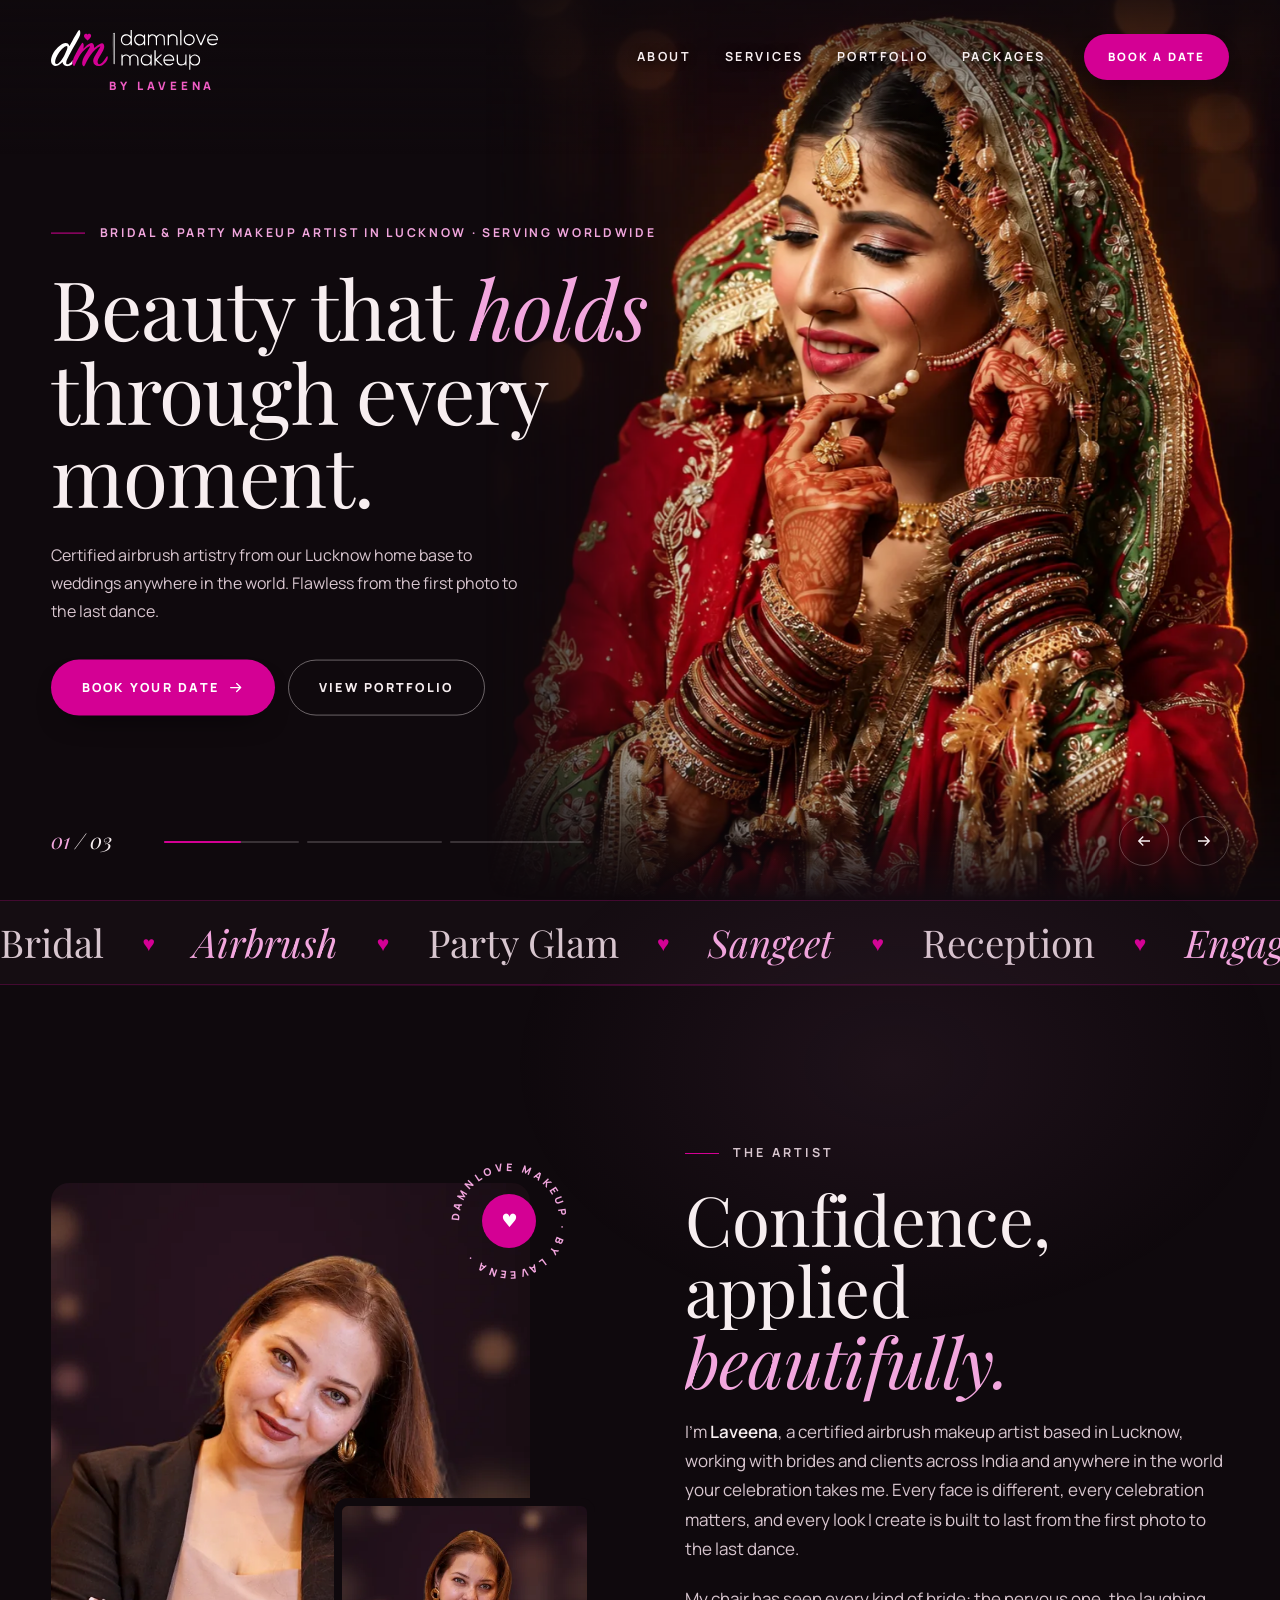
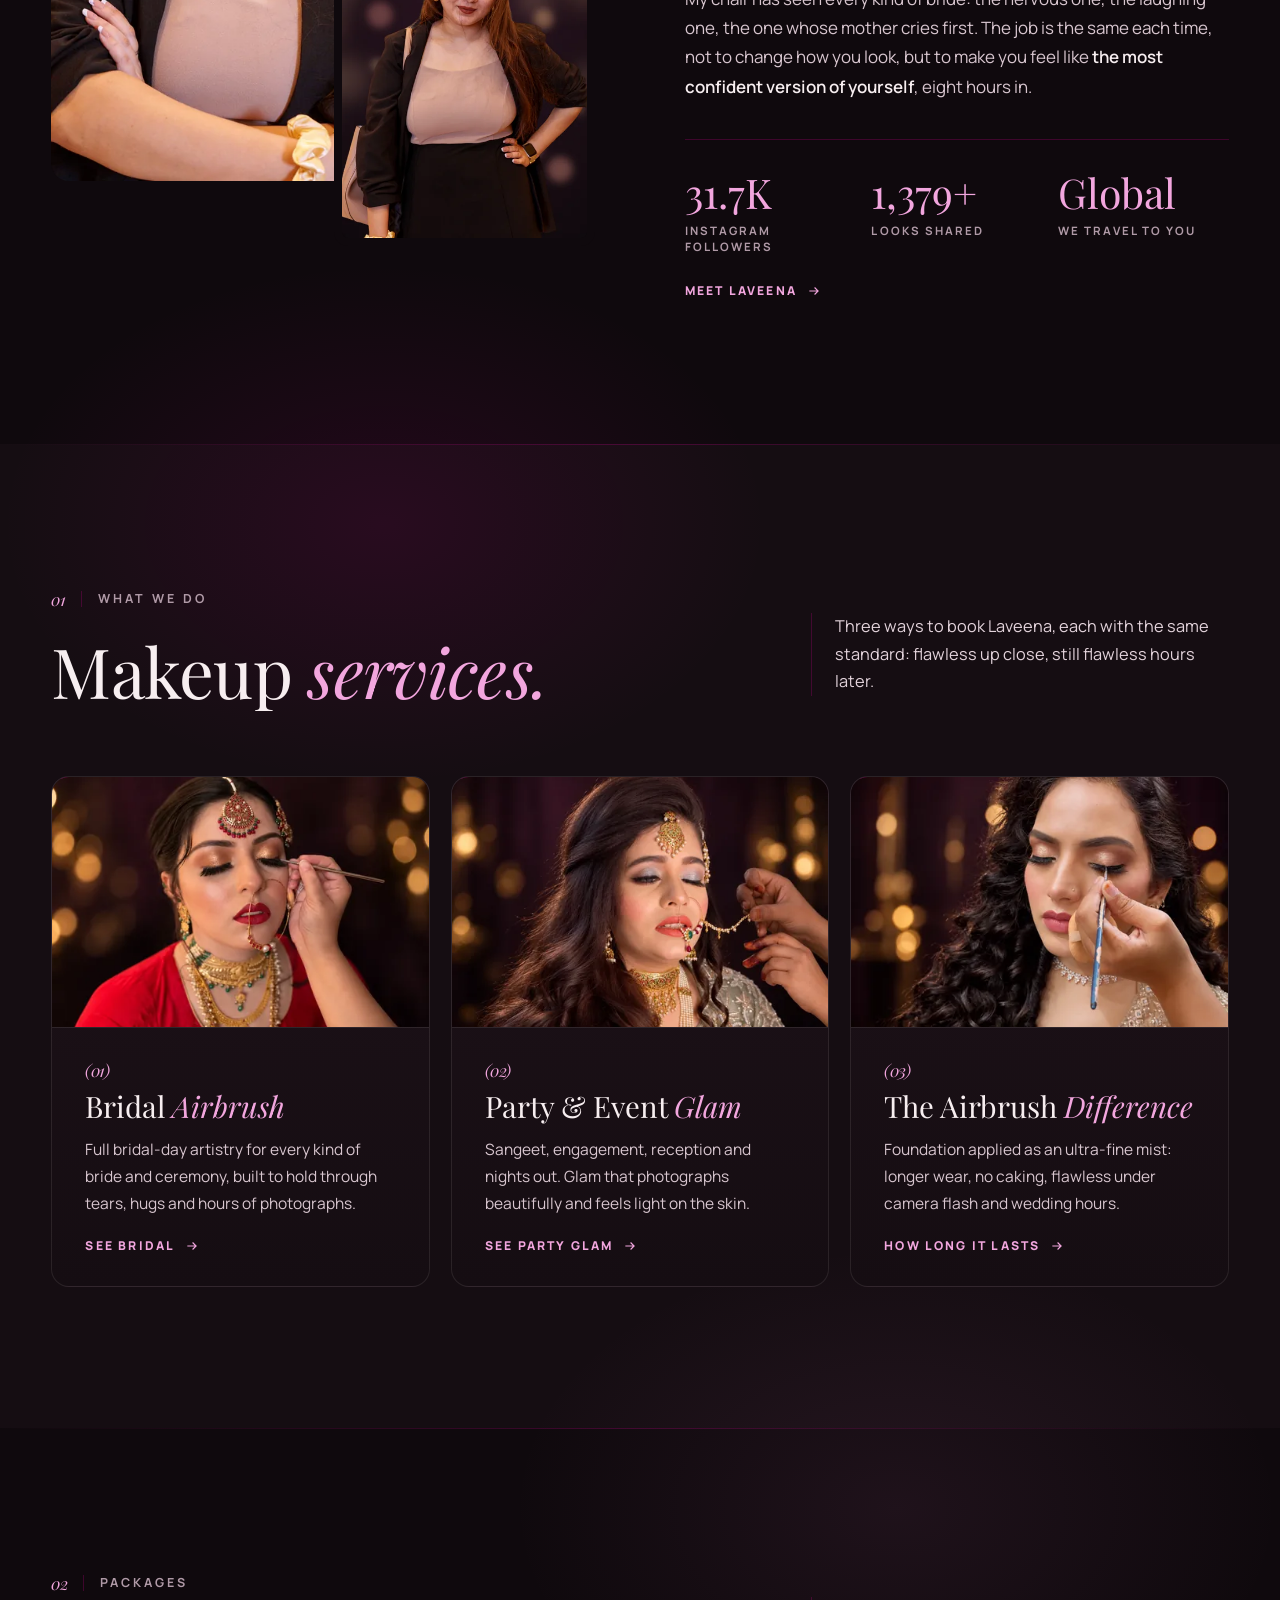
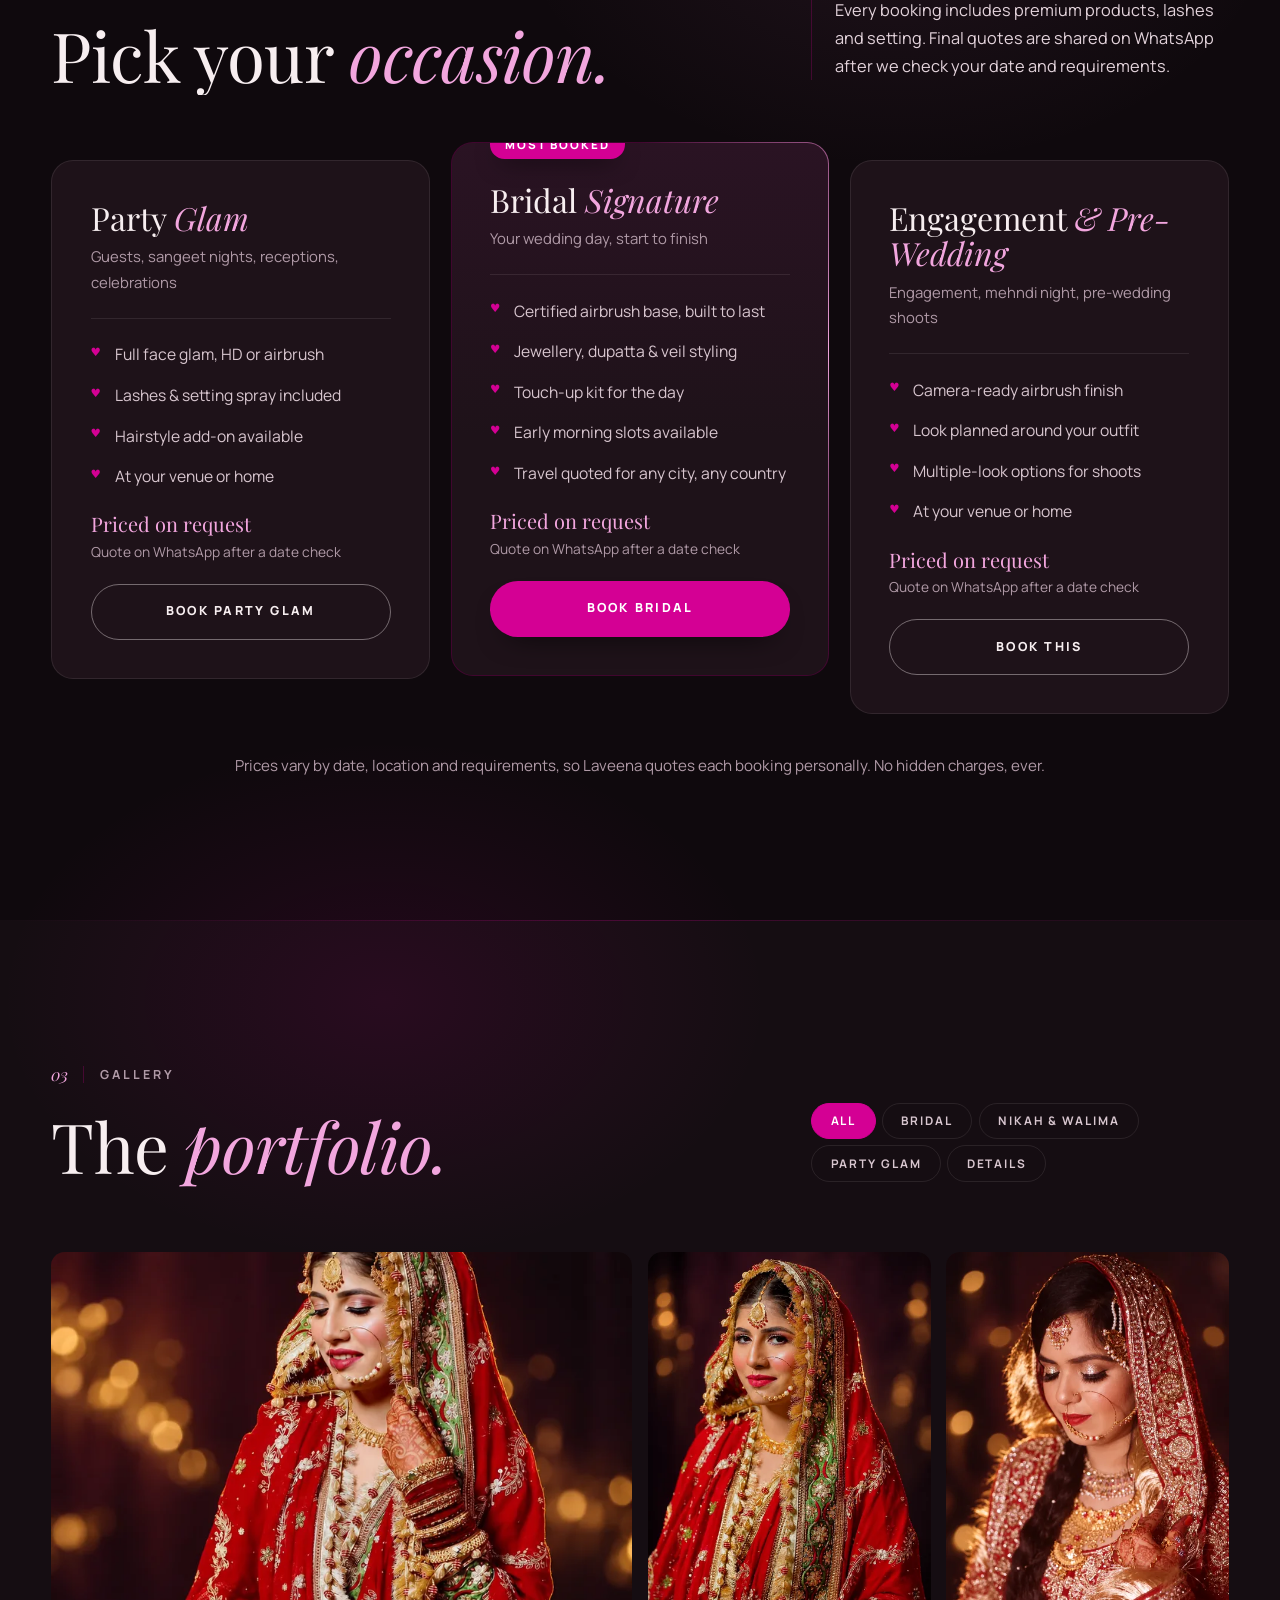
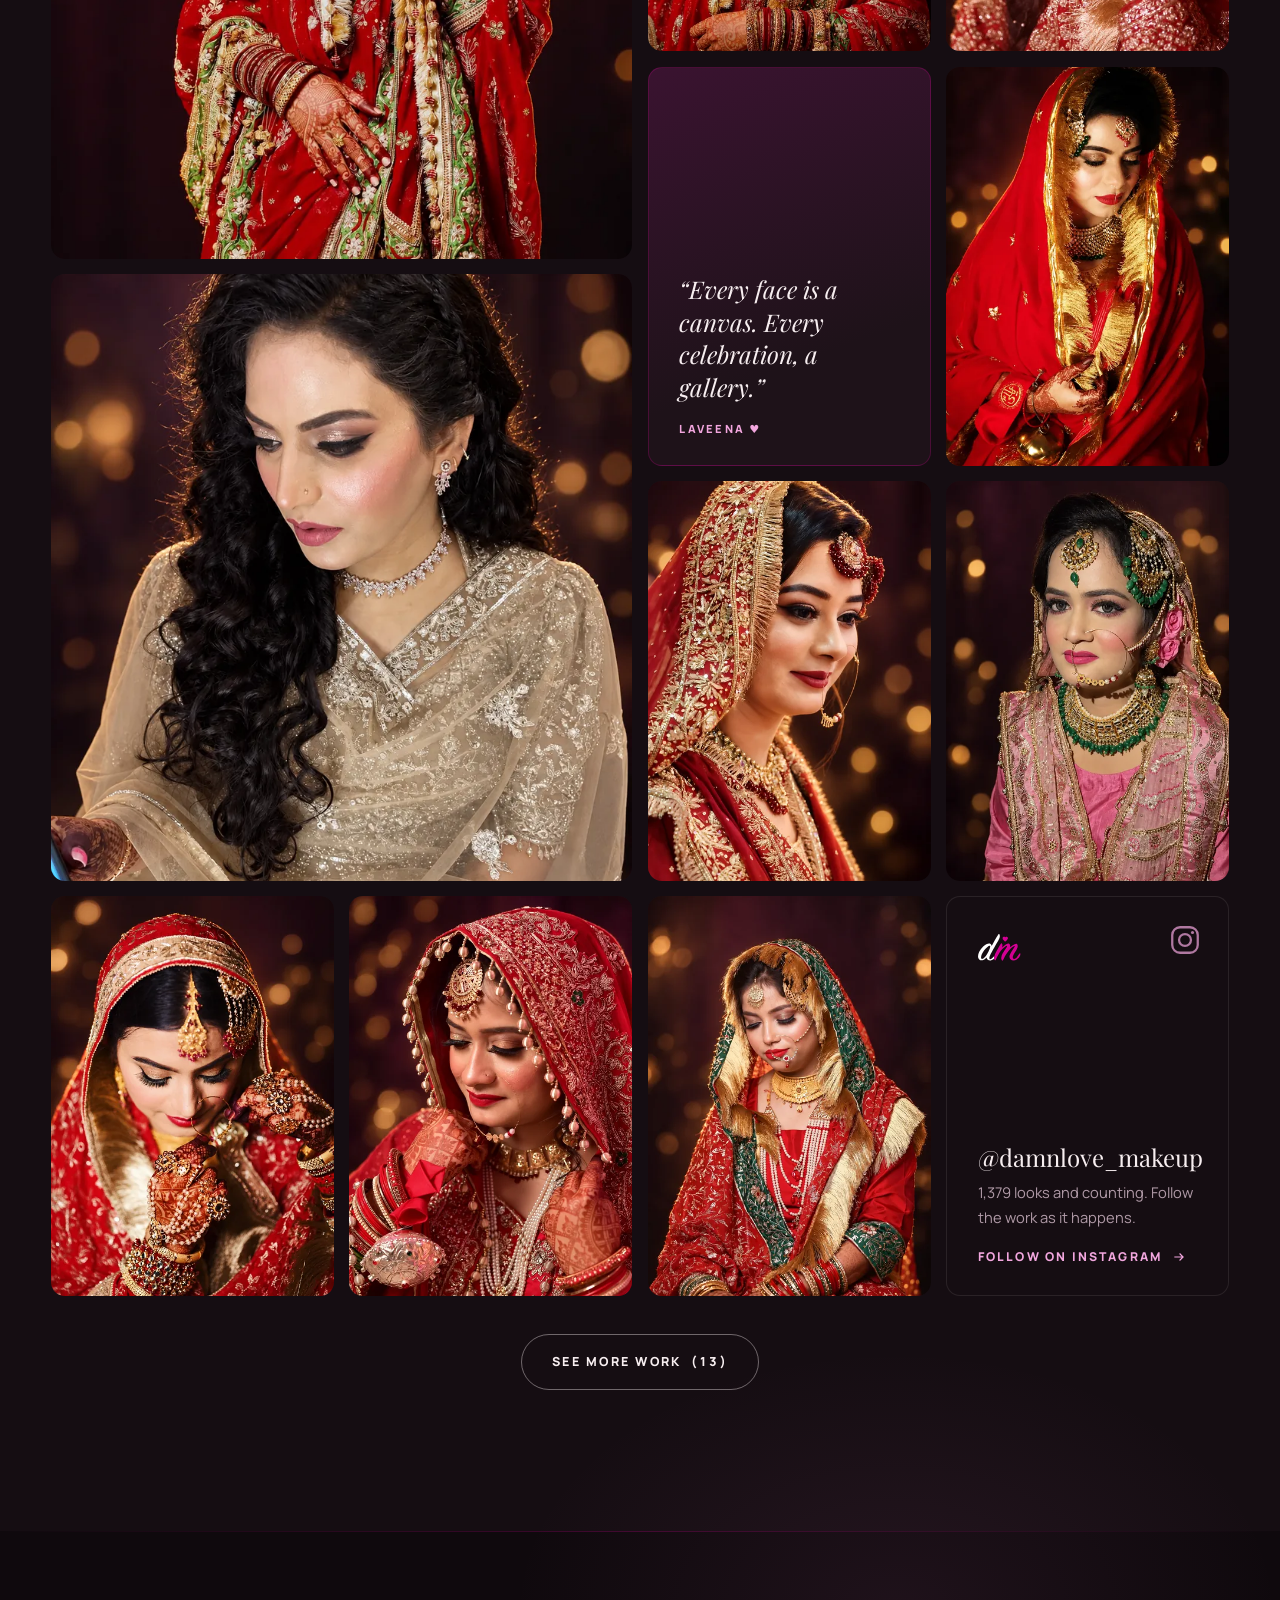
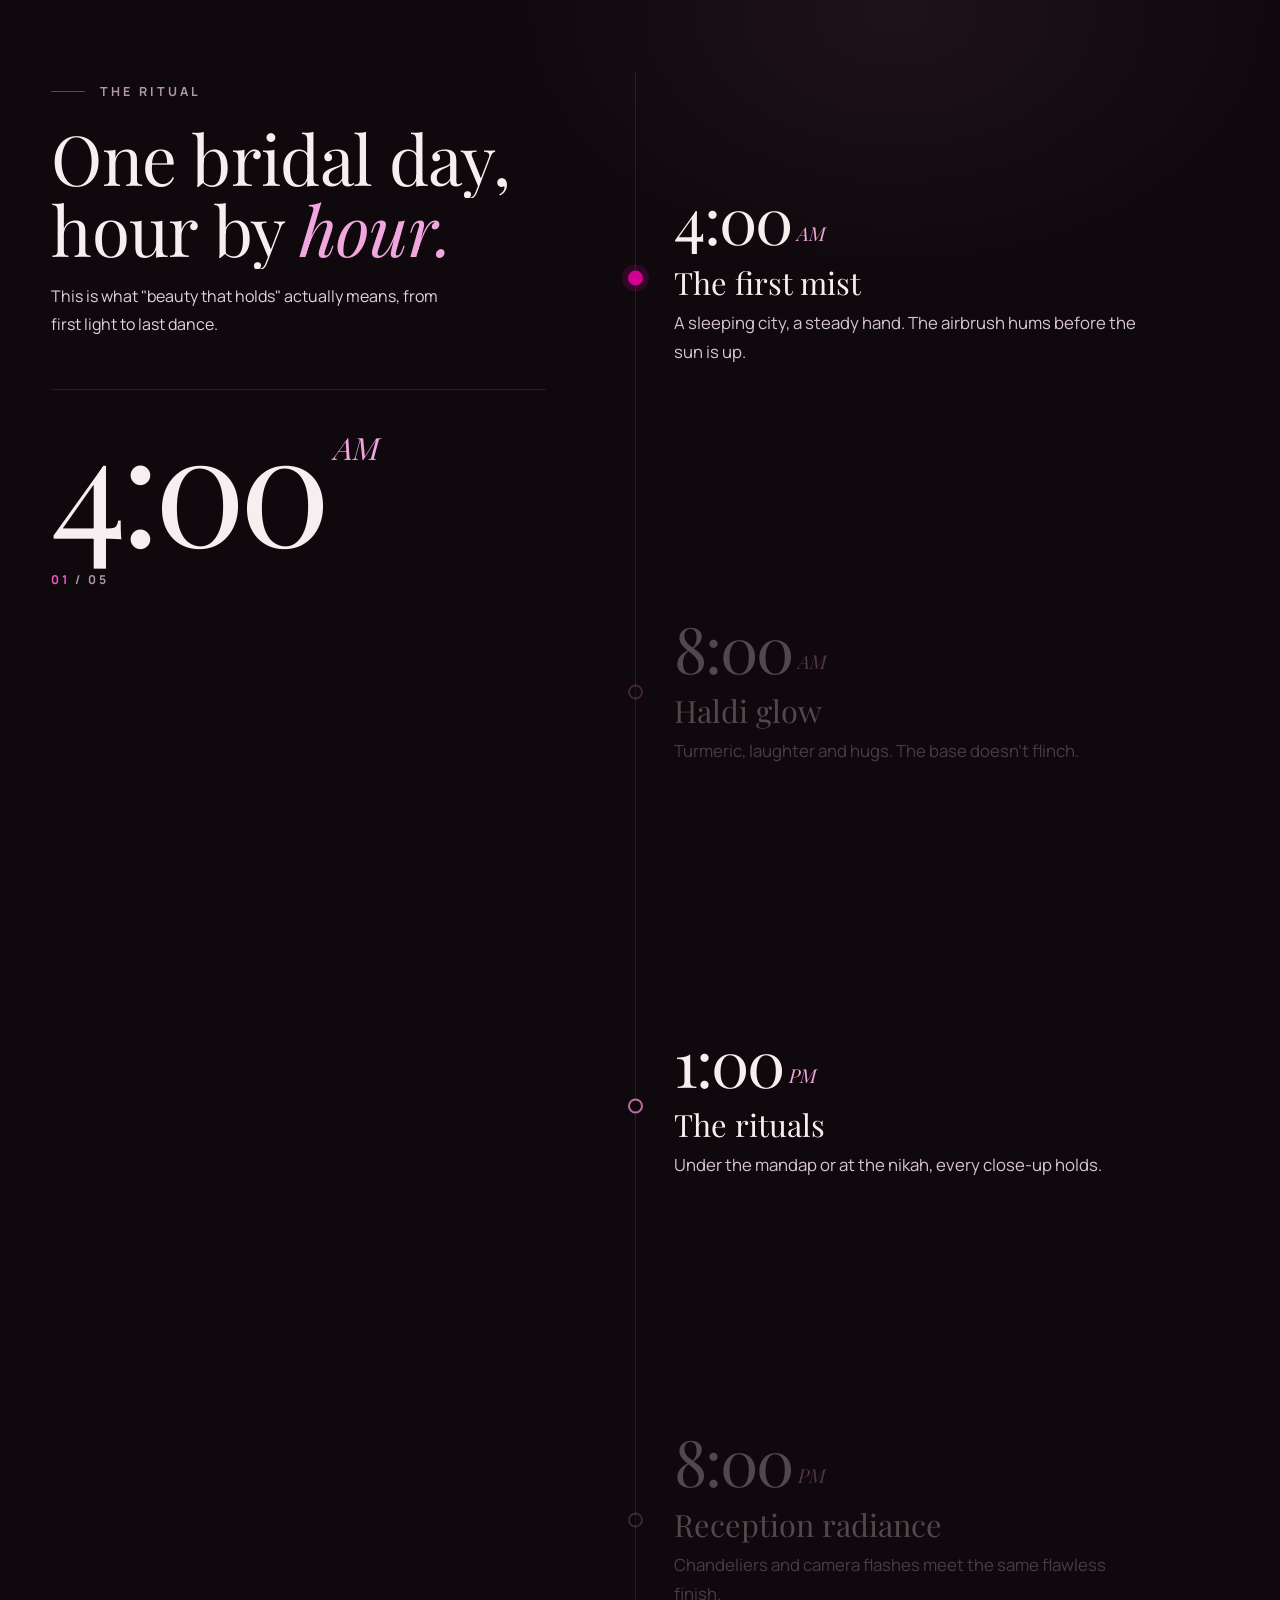
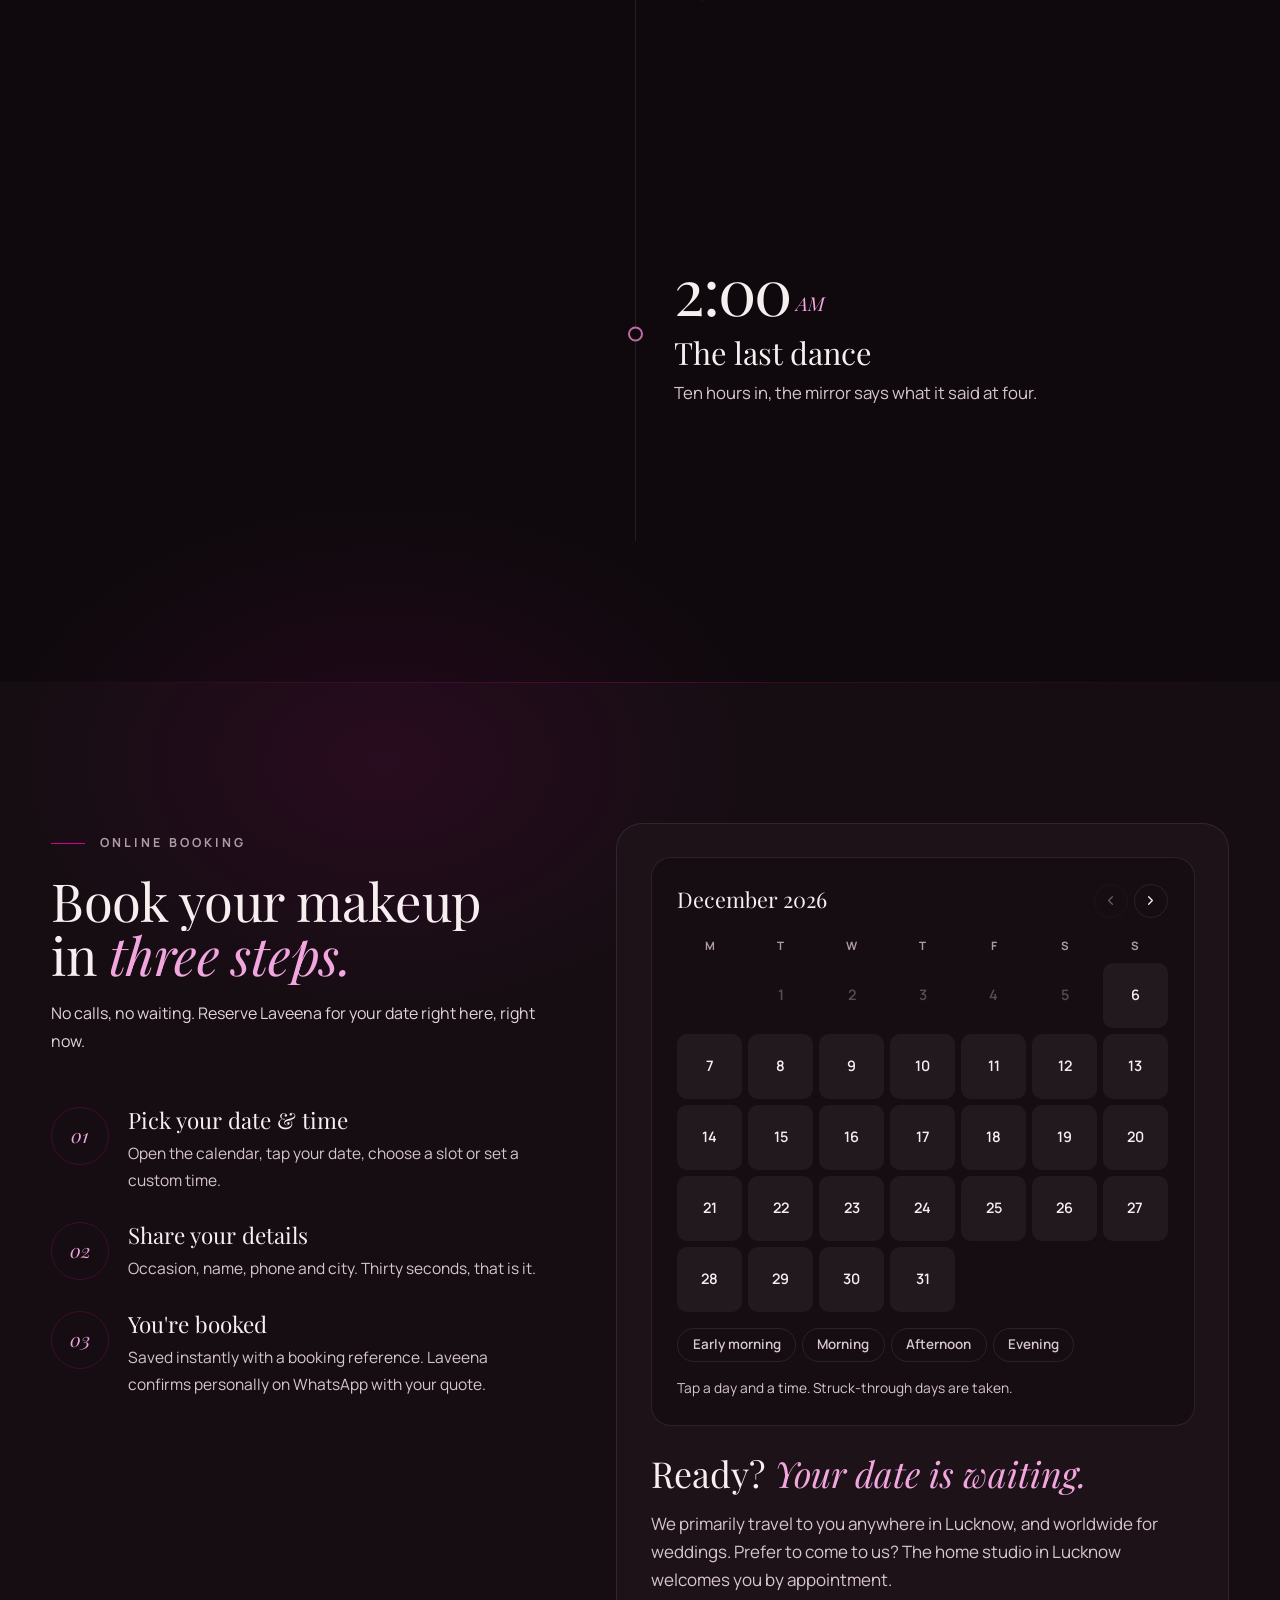
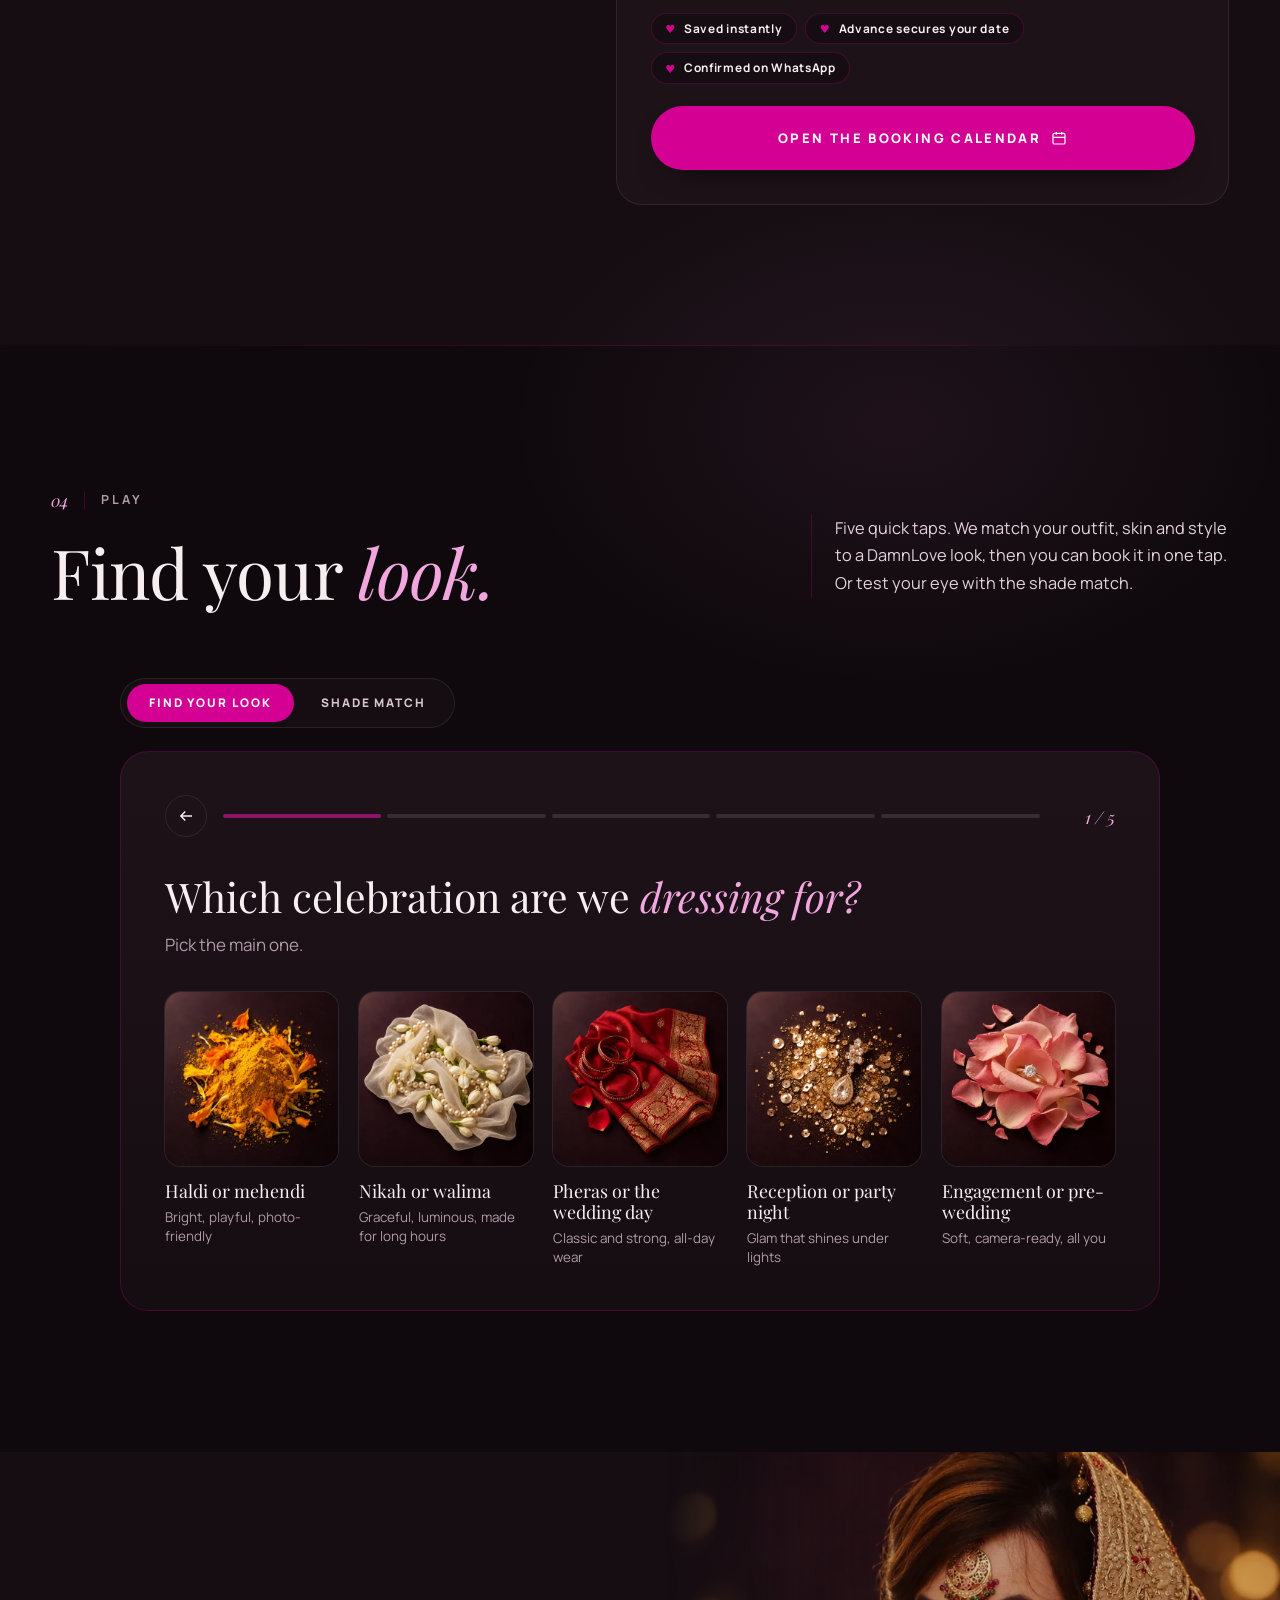
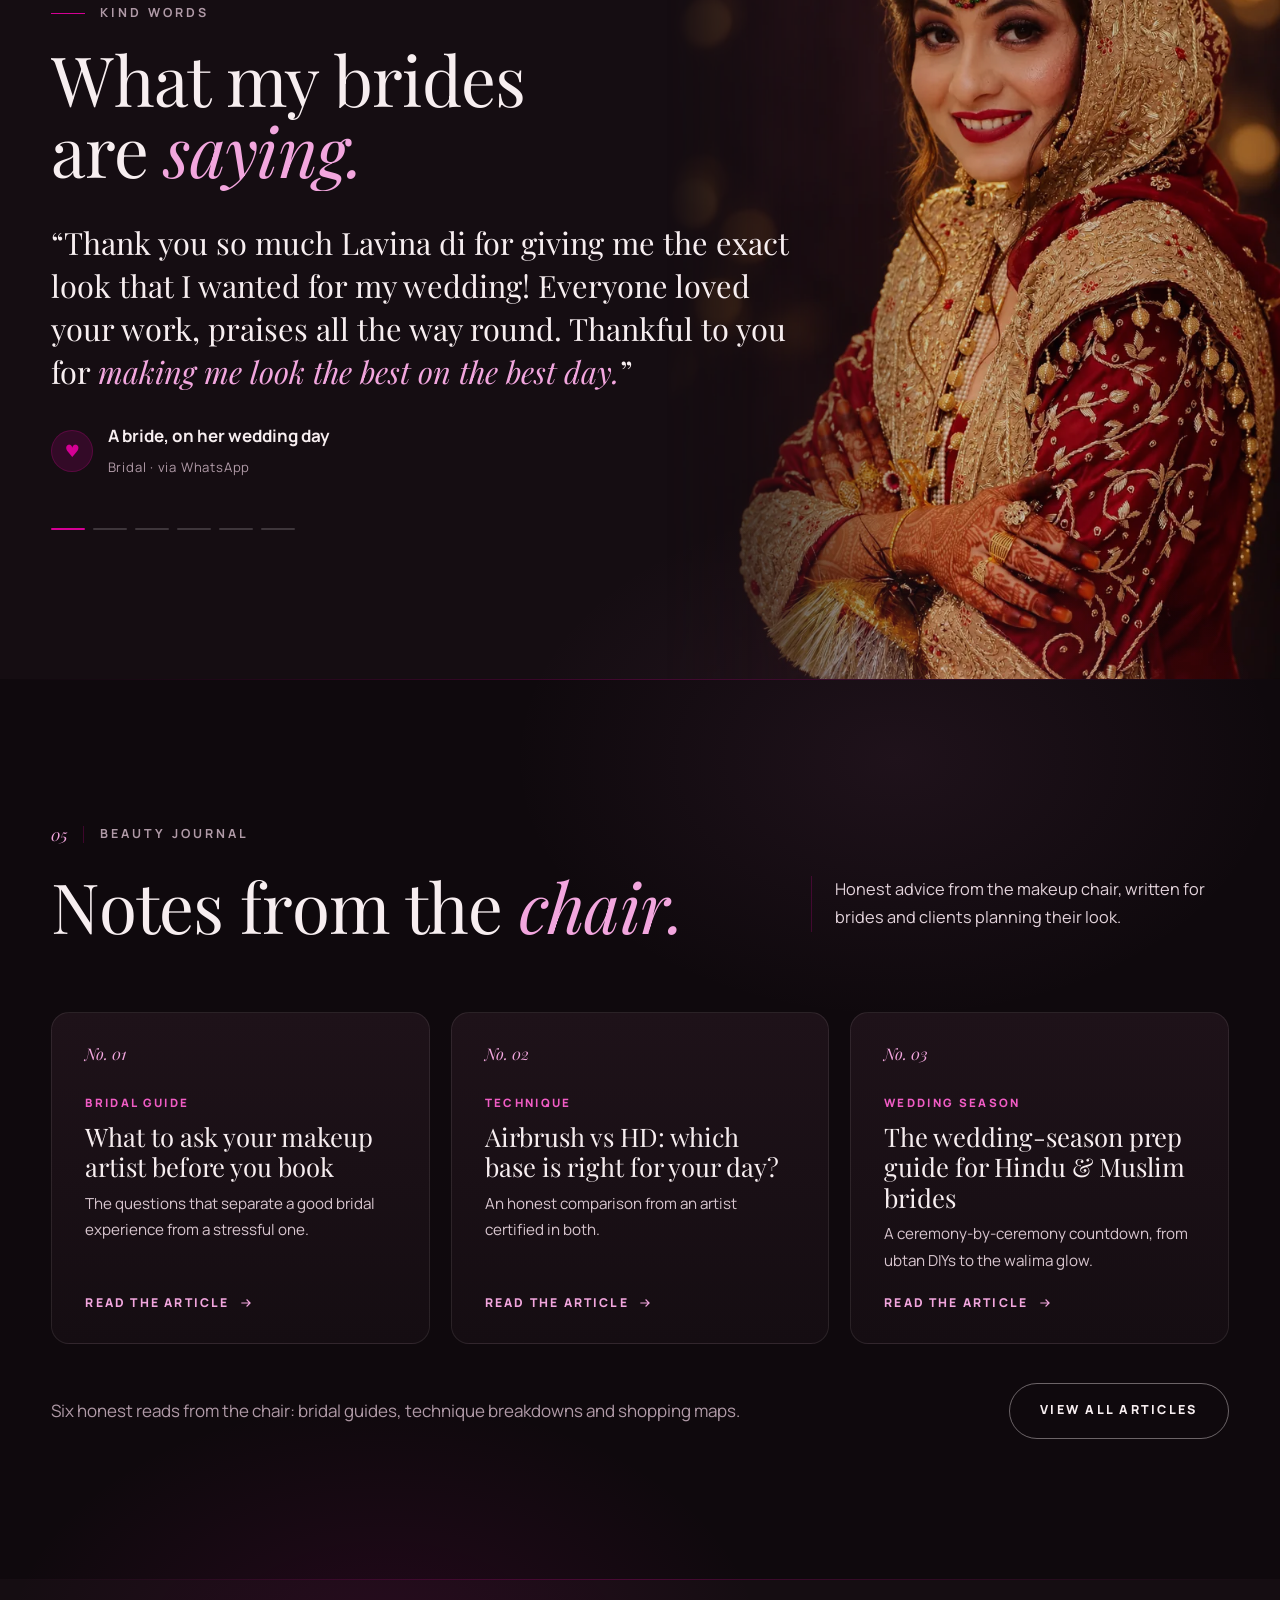
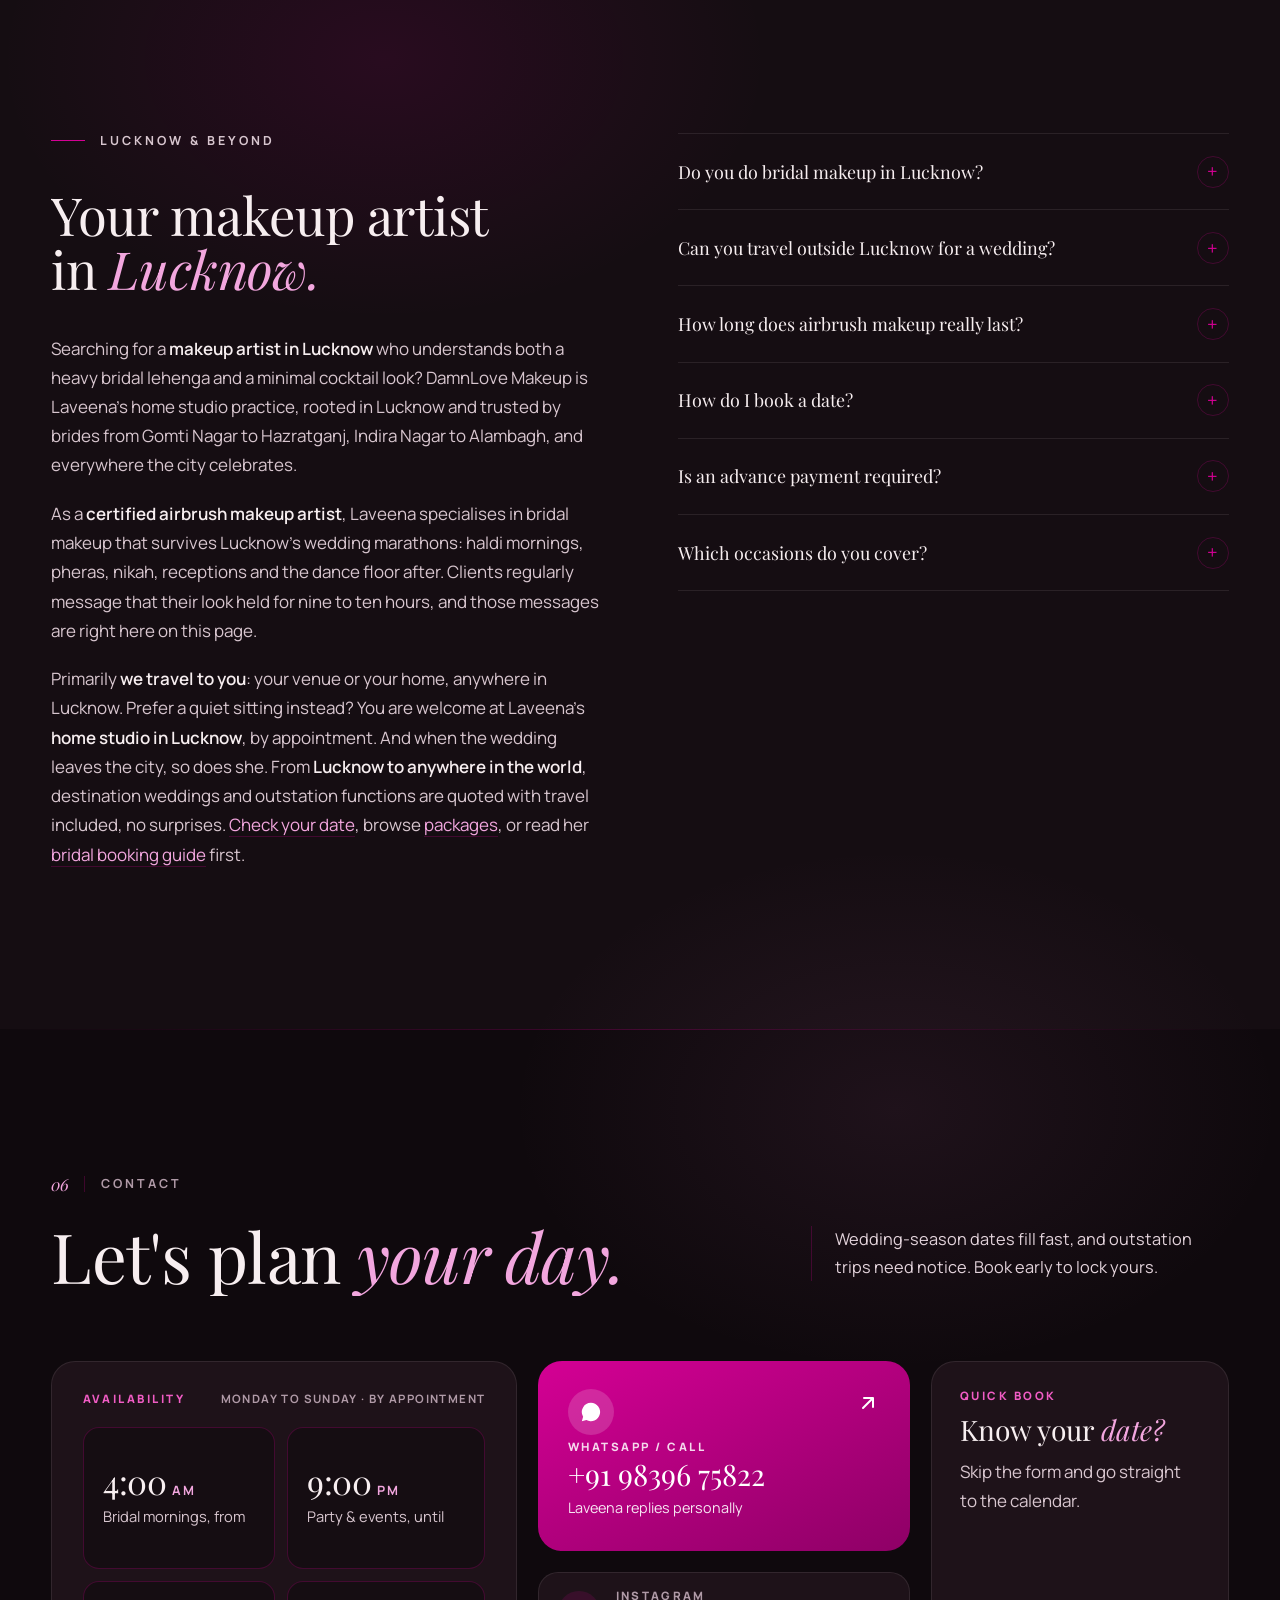
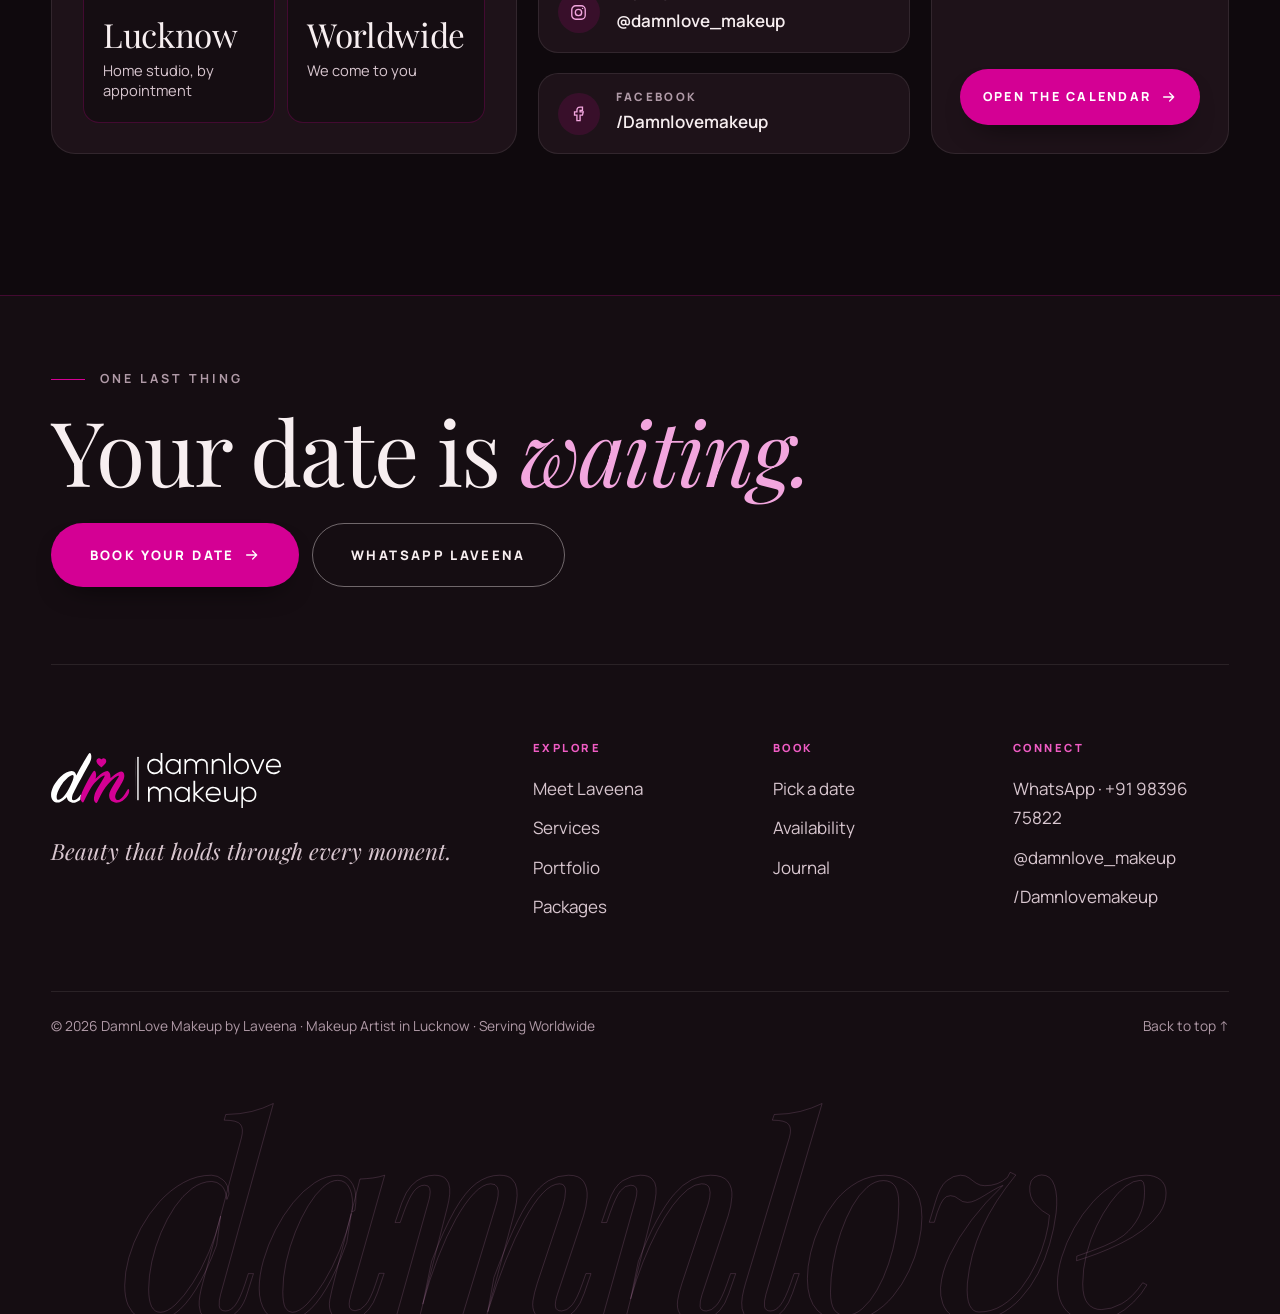
==== commit b87cd2cc: "Site redesign: real client photos, booking studio, look quiz, profile page - Home page rebuilt aroun" ====
--- a/public/index.html
+++ b/public/index.html
@@ -2,21 +2,13 @@
 <html lang="en">
 <head>
 <meta charset="UTF-8">
-
-<!-- Google Analytics (GA4) — replace G-XXXXXXXXXX with your Measurement ID -->
-<script async src="https://www.googletagmanager.com/gtag/js?id=G-XXXXXXXXXX"></script>
-<script>
-  window.dataLayer = window.dataLayer || [];
-  function gtag(){dataLayer.push(arguments);}
-  gtag('js', new Date());
-  gtag('config', 'G-XXXXXXXXXX');
-</script>
-<meta name="viewport" content="width=device-width, initial-scale=1.0">
+<meta name="viewport" content="width=device-width, initial-scale=1.0, viewport-fit=cover">
 <title>Makeup Artist in Lucknow | DamnLove Makeup by Laveena · Bridal &amp; Party Glam</title>
 <meta name="description" content="Looking for the best makeup artist in Lucknow? DamnLove Makeup by Laveena: certified airbrush bridal makeup, party and engagement glam. Based in Lucknow, travelling across India and worldwide. Book your date online.">
 <meta name="keywords" content="makeup artist in Lucknow, bridal makeup artist Lucknow, airbrush makeup Lucknow, party makeup artist Lucknow, engagement makeup, best makeup artist Lucknow, DamnLove Makeup, Laveena makeup artist">
 <link rel="canonical" href="https://damnlovemakeup.com/">
 <meta name="robots" content="index, follow, max-image-preview:large">
+<meta name="theme-color" content="#0F090D">
 <meta name="geo.region" content="IN-UP">
 <meta name="geo.placename" content="Lucknow">
 <meta name="ICBM" content="26.8467, 80.9462">
@@ -25,17 +17,18 @@
 <meta property="og:title" content="Makeup Artist in Lucknow | DamnLove Makeup by Laveena">
 <meta property="og:description" content="Certified airbrush bridal &amp; party makeup. Lucknow based, serving worldwide. Pick your date and book online.">
 <meta property="og:url" content="https://damnlovemakeup.com/">
-<meta property="og:image" content="https://images.unsplash.com/photo-1487412947147-5cebf100ffc2?w=1200&q=80&auto=format">
+<meta property="og:image" content="https://damnlovemakeup.com/img/og-damnlove.jpg">
 <meta property="og:locale" content="en_IN">
 <meta name="twitter:card" content="summary_large_image">
 <meta name="twitter:title" content="Makeup Artist in Lucknow | DamnLove Makeup by Laveena">
 <meta name="twitter:description" content="Certified airbrush bridal &amp; party makeup. Lucknow based, serving worldwide.">
+<meta name="twitter:image" content="https://damnlovemakeup.com/img/og-damnlove.jpg">
 <link rel="icon" type="image/svg+xml" href="assets/mark.svg">
 <link rel="apple-touch-icon" href="assets/mark.svg">
+<link rel="preload" as="image" href="img/p-01-1024.webp" imagesrcset="img/p-01-768.webp 768w, img/p-01-1024.webp 1024w" imagesizes="(max-width:820px) 100vw, 62vw" fetchpriority="high">
 <link rel="preconnect" href="https://fonts.googleapis.com">
 <link rel="preconnect" href="https://fonts.gstatic.com" crossorigin>
-<link rel="preconnect" href="https://images.unsplash.com" crossorigin>
-<link href="https://fonts.googleapis.com/css2?family=Playfair+Display:ital,wght@0,400;0,500;1,400;1,500&family=Manrope:wght@400;500;600;700;800&display=swap" rel="stylesheet">
+<link href="https://fonts.googleapis.com/css2?family=Playfair+Display:ital,wght@0,400;0,500;0,600;1,400;1,500&family=Manrope:wght@400;500;600;700;800&display=swap" rel="stylesheet">
 <script type="application/ld+json">
 {
   "@context": "https://schema.org",
@@ -48,7 +41,7 @@
       "description": "Certified airbrush makeup artist in Lucknow. Bridal, engagement and party glam. Travels across India and worldwide.",
       "url": "https://damnlovemakeup.com/",
       "telephone": "+919839675822",
-      "image": "https://images.unsplash.com/photo-1487412947147-5cebf100ffc2?w=1200&q=80&auto=format",
+      "image": "https://damnlovemakeup.com/img/og-damnlove.jpg",
       "priceRange": "₹₹",
       "address": { "@type": "PostalAddress", "addressLocality": "Lucknow", "addressRegion": "Uttar Pradesh", "addressCountry": "IN" },
       "geo": { "@type": "GeoCoordinates", "latitude": 26.8467, "longitude": 80.9462 },
@@ -79,1693 +72,1316 @@
 }
 </script>
 <style>
-/* ════════════════════════════════════════════════════════════
-   DAMNLOVE MAKEUP · V2 · fullscreen-slider luxe edition
-   ════════════════════════════════════════════════════════════ */
+/* ═══════════════════════════════════════════════════════════
+   DamnLove Makeup · V3 (1 Oct 2026)
+   The live site's identity, rebuilt: plum-black, magenta, blush,
+   Playfair Display + Manrope, real brides on matching backdrops.
+   ═══════════════════════════════════════════════════════════ */
 :root{
-  --bg:#0F090D; --bg-2:#150D12; --panel:#1B1017;
-  --pink:#D40094; --blush:#F2A6DE; --rose:#C06BA6;
-  --ivory:#F7EEF0; --mut:#AC8CA0;
-  --hair:rgba(212,0,148,.18); --hair-2:rgba(247,238,240,.09);
-  --serif:"Playfair Display","Times New Roman",serif;
-  --sans:"Manrope",system-ui,sans-serif;
-  --ease:cubic-bezier(.19,1,.22,1);
-  --pad:clamp(1.4rem,5vw,5.5rem);
+  --bg:#0F090D;--bg-2:#150D12;--panel:#1B1117;--card:#1E1219;--card-2:#241620;
+  --pink:#D40094;--pink-txt:#F05CC4;--pink-hi:#B8007F;--blush:#F2A6DE;--rose:#C06BA6;
+  --ivory:#F7EEF0;--text:#D8C6CF;--mut:#B09AA7;
+  --hair:rgba(212,0,148,.24);--hair-2:rgba(247,238,240,.09);
+  --serif:"Playfair Display",Georgia,serif;--sans:"Manrope",system-ui,-apple-system,"Segoe UI",sans-serif;
+  --out:cubic-bezier(.16,1,.3,1);--io:cubic-bezier(.65,0,.35,1);
+  --gut:clamp(20px,4vw,64px);--wrap:1280px;--sec:clamp(96px,11vw,168px);
+  --r:18px;
 }
-*{margin:0;padding:0;box-sizing:border-box}
-html{scroll-behavior:smooth}
-body{
-  background:var(--bg);color:var(--ivory);
-  font-family:var(--sans);font-size:16px;line-height:1.7;
-  -webkit-font-smoothing:antialiased;overflow-x:hidden;
-}
-img{max-width:100%;display:block}
+*,*::before,*::after{box-sizing:border-box;margin:0;padding:0}
+html{-webkit-text-size-adjust:100%;scroll-behavior:smooth;scroll-padding-top:88px}
+body{background:var(--bg);color:var(--ivory);font:400 1.0625rem/1.72 var(--sans);-webkit-font-smoothing:antialiased;-moz-osx-font-smoothing:grayscale;overflow-x:hidden}
+img{display:block;max-width:100%;height:auto}
 a{color:inherit;text-decoration:none}
 button{font:inherit;color:inherit;background:none;border:0;cursor:pointer}
-::selection{background:var(--pink);color:var(--bg)}
-h1,h2,h3,h4{font-family:var(--serif);font-weight:400;line-height:1.12}
-.serif-i{font-family:var(--serif);font-style:italic;color:var(--blush)}
-
-.grain{
-  position:fixed;inset:-100%;z-index:2000;pointer-events:none;opacity:.05;
-  background-image:url("data:image/svg+xml,%3Csvg xmlns='http://www.w3.org/2000/svg' width='300' height='300'%3E%3Cfilter id='n'%3E%3CfeTurbulence type='fractalNoise' baseFrequency='.9' numOctaves='2'/%3E%3C/filter%3E%3Crect width='300' height='300' filter='url(%23n)'/%3E%3C/svg%3E");
-  animation:grain 8s steps(10) infinite;
+input,textarea{font:inherit;color:inherit}
+::selection{background:var(--pink);color:#fff}
+:focus-visible{outline:2px solid var(--blush);outline-offset:3px;border-radius:6px}
+html{scrollbar-color:#4a2a3c var(--bg)}
+::-webkit-scrollbar{width:10px}::-webkit-scrollbar-track{background:var(--bg)}::-webkit-scrollbar-thumb{background:#3a2130;border-radius:10px;border:2px solid var(--bg)}::-webkit-scrollbar-thumb:hover{background:var(--rose)}
+.skip{position:absolute;left:-999px;top:8px;z-index:200;background:var(--ivory);color:var(--bg);padding:.6rem 1rem;border-radius:999px;font-weight:700}
+.skip:focus{left:12px}
+.wrap{width:min(100% - 2*var(--gut),var(--wrap));margin-inline:auto}
+.num{font-variant-numeric:tabular-nums lining-nums}
+
+/* ── type ── */
+.tag{display:inline-flex;align-items:center;gap:.9rem;font:700 .78rem/1 var(--sans);letter-spacing:.24em;text-transform:uppercase;color:var(--mut)}
+.tag::before{content:"";width:34px;height:1px;background:var(--pink)}
+.h2{margin-top:1.3rem;font:400 clamp(2.5rem,5vw,4.5rem)/1.06 var(--serif);letter-spacing:-.01em;text-wrap:balance}
+.h2 em,.h3 em{font-style:italic;color:var(--blush)}
+.lines .ln{display:block;overflow:hidden;padding-bottom:.08em;margin-bottom:-.08em}
+.lines .ln>span{display:block;transition:transform 1.1s var(--out)}
+.lines.pre .ln>span{transform:translateY(105%)}
+.lines .ln:nth-child(2)>span{transition-delay:.08s}
+.lede{color:var(--text);max-width:34em;font-size:clamp(1rem,1.1vw,1.1rem)}
+.sec{position:relative;padding-block:var(--sec)}
+.sec.alt{background:var(--bg-2)}
+.sec-head{display:grid;grid-template-columns:1.25fr .75fr;gap:clamp(24px,5vw,80px);align-items:end;margin-bottom:clamp(44px,5.5vw,84px)}
+.sec-head .lede{justify-self:end}
+
+/* ── buttons ── */
+.btn{--h:56px;position:relative;overflow:hidden;display:inline-flex;align-items:center;justify-content:center;gap:.75em;height:var(--h);padding:0 1.9rem;border-radius:999px;font:800 .78rem/1 var(--sans);letter-spacing:.18em;text-transform:uppercase;white-space:nowrap;isolation:isolate;transition:background-color .3s,border-color .3s,color .3s,transform .3s var(--out)}
+.btn svg{width:16px;height:16px;flex:none;transition:transform .4s var(--out)}
+.btn:hover svg{transform:translateX(4px)}
+.btn:active{transform:scale(.98)}
+.btn-solid{background:var(--pink);color:#fff;box-shadow:0 14px 30px -18px rgba(0,0,0,.9)}
+.btn-solid::after{content:"";position:absolute;inset:0;z-index:-1;background:linear-gradient(105deg,transparent 30%,rgba(255,255,255,.28) 50%,transparent 70%);transform:translateX(-120%);transition:transform .9s var(--out)}
+.btn-solid:hover{background:var(--pink-hi)}
+.btn-solid:hover::after{transform:translateX(120%)}
+.btn-line{border:1.5px solid rgba(247,238,240,.4);color:var(--ivory)}
+.btn-line:hover{border-color:var(--ivory);background:var(--ivory);color:var(--bg)}
+.btn-big{--h:64px;padding:0 2.4rem;font-size:.82rem}
+.link{display:inline-flex;align-items:center;gap:.6rem;font:800 .76rem/1 var(--sans);letter-spacing:.18em;text-transform:uppercase;color:var(--blush)}
+.link svg{width:14px;height:14px;transition:transform .4s var(--out)}
+.link:hover svg{transform:translateX(4px)}
+
+/* ═════════ NAV ═════════ */
+.nav{position:fixed;inset:0 0 auto;z-index:60;display:flex;align-items:center;justify-content:space-between;gap:1.5rem;padding:22px var(--gut);border-bottom:1px solid transparent;transition:background-color .45s,border-color .45s,padding .45s var(--out)}
+.nav::before{content:"";position:absolute;inset:0 0 -40px;z-index:-1;background:linear-gradient(180deg,rgba(15,9,13,.78),rgba(15,9,13,0));pointer-events:none;transition:opacity .45s}
+.nav.on::before{opacity:0}
+.nav.on{background:var(--bg);border-bottom-color:var(--hair);padding-block:12px}
+.wordmark{display:flex;flex-direction:column;flex:none}
+.wordmark img{width:clamp(150px,13vw,190px);height:auto;transition:width .45s var(--out)}
+.nav.on .wordmark img{width:150px}
+.wordmark small{margin:.35rem 0 0 58px;font:800 .72rem/1 var(--sans);letter-spacing:.34em;text-transform:uppercase;color:var(--pink-txt);transition:opacity .3s}
+.nav.on .wordmark small{opacity:0;height:0;margin:0}
+.nav-r{display:flex;align-items:center;gap:clamp(20px,3vw,46px)}
+.nav-menu{display:flex;gap:clamp(20px,2.6vw,40px)}
+.nav-menu a{position:relative;padding:.5rem 0;font:700 .78rem/1 var(--sans);letter-spacing:.2em;text-transform:uppercase;color:var(--text);transition:color .3s}
+.nav-menu a::after{content:"";position:absolute;left:0;right:0;bottom:0;height:1.5px;background:var(--pink);transform:scaleX(0);transform-origin:right;transition:transform .45s var(--out)}
+.nav:not(.on) .nav-menu a{color:var(--ivory);text-shadow:0 1px 10px rgba(0,0,0,.85)}
+.nav-menu a:hover{color:var(--ivory)}.nav-menu a:hover::after{transform:scaleX(1);transform-origin:left}
+.nav-book{--h:46px;padding:0 1.5rem;font-size:.72rem}
+.burger{display:none;width:46px;height:46px;border-radius:50%;border:1px solid var(--hair-2);position:relative}
+.burger span{position:absolute;left:14px;right:14px;height:1.5px;background:var(--ivory);transition:transform .35s var(--out)}
+.burger span:nth-child(1){top:18px}.burger span:nth-child(2){top:26px}
+.m-open .burger span:nth-child(1){transform:translateY(4px) rotate(45deg)}
+.m-open .burger span:nth-child(2){transform:translateY(-4px) rotate(-45deg)}
+.m-menu{position:fixed;inset:0;z-index:55;background:var(--bg);display:flex;flex-direction:column;justify-content:center;padding:100px var(--gut) 40px;clip-path:inset(0 0 100% 0);visibility:hidden;transition:clip-path .6s var(--io),visibility .6s}
+.m-open .m-menu{clip-path:inset(0);visibility:visible}
+.m-menu .mm{font:400 clamp(2.2rem,10vw,3rem)/1.2 var(--serif);padding:.2em 0;border-bottom:1px solid var(--hair-2)}
+.m-menu .mm:last-of-type{color:var(--blush);font-style:italic}
+.mm-foot{display:flex;gap:1.4rem;margin-top:2rem;font-size:.95rem;color:var(--text)}
+
+/* ═════════ HERO SLIDER ═════════ */
+.slider{position:relative;height:100vh;height:100svh;min-height:640px;overflow:hidden;background:var(--bg)}
+.slide{position:absolute;inset:0;visibility:hidden;opacity:0;transition:opacity 1.1s var(--io),visibility 1.1s}
+.slide.active{visibility:visible;opacity:1}
+.slide .ph{position:absolute;top:0;right:0;bottom:0;width:62%;-webkit-mask-image:linear-gradient(90deg,transparent 0,#000 30%),linear-gradient(0deg,transparent 0,#000 16%);-webkit-mask-composite:source-in;mask-image:linear-gradient(90deg,transparent 0,#000 30%),linear-gradient(0deg,transparent 0,#000 16%);mask-composite:intersect}
+.slide .ph img{width:100%;height:100%;object-fit:cover;object-position:50% 18%;transform:scale(1.06);transition:transform 8s cubic-bezier(.2,.6,.3,1)}
+.slide.active .ph img{transform:none}
+.slide-in{position:absolute;left:var(--gut);top:50%;transform:translateY(-46%);width:min(50vw,680px);z-index:2}
+.s-kick{display:flex;align-items:center;gap:.9rem;font:700 .76rem/1.5 var(--sans);letter-spacing:.22em;text-transform:uppercase;color:var(--blush)}
+.s-kick::before{content:"";flex:none;width:34px;height:1px;background:var(--pink)}
+.s-title{margin-top:1.5rem;font:400 clamp(3rem,6.4vw,6.2rem)/1.02 var(--serif);letter-spacing:-.015em}
+.s-title em{font-style:italic;color:var(--blush)}
+.s-title .ln{display:block;overflow:hidden;padding-bottom:.1em;margin-bottom:-.1em}
+.s-title .ln>span{display:block;transform:translateY(105%);transition:transform 1.1s var(--out)}
+.slide.active .s-title .ln>span{transform:none;transition-delay:.35s}
+.slide.active .s-title .ln:nth-child(2)>span{transition-delay:.45s}
+.s-sub{margin-top:1.6rem;max-width:30em;color:var(--text);font-size:clamp(1rem,1.15vw,1.12rem);opacity:0;transform:translateY(14px);transition:opacity .9s var(--out),transform .9s var(--out)}
+.s-cta{display:flex;flex-wrap:wrap;gap:.8rem;margin-top:2.2rem;opacity:0;transform:translateY(14px);transition:opacity .9s var(--out),transform .9s var(--out)}
+.slide.active .s-sub{opacity:1;transform:none;transition-delay:.6s}
+.slide.active .s-cta{opacity:1;transform:none;transition-delay:.72s}
+.sl-ui{position:absolute;left:var(--gut);right:var(--gut);bottom:34px;z-index:3;display:flex;align-items:center;gap:1.4rem}
+.sl-count{font:italic 400 1.35rem/1 var(--serif);color:var(--ivory);min-width:4.2em}
+.sl-count b{font-weight:400;color:var(--blush)}
+.sl-bars{flex:1;max-width:420px;display:flex;gap:8px}
+.sl-bars button{flex:1;height:22px;position:relative}
+.sl-bars button::before,.sl-bars button i{content:"";position:absolute;left:0;right:0;top:50%;height:2px;background:rgba(247,238,240,.18);border-radius:2px}
+.sl-bars button i{right:auto;width:0;background:var(--pink)}
+.sl-bars button.done i{width:100%}
+.sl-arrows{margin-left:auto;display:flex;gap:.6rem}
+.sl-arrows button{width:50px;height:50px;border-radius:50%;border:1px solid rgba(247,238,240,.25);display:grid;place-items:center;transition:background .3s,border-color .3s,color .3s}
+.sl-arrows button:hover{background:var(--ivory);color:var(--bg);border-color:var(--ivory)}
+.sl-arrows svg{width:18px;height:18px}
+
+/* ═════════ MARQUEE ═════════ */
+.marquee{overflow:hidden;border-block:1px solid var(--hair);background:var(--bg-2);padding:1.4rem 0}
+.mq-track{display:flex;width:max-content;animation:mq 42s linear infinite}
+.marquee:hover .mq-track{animation-play-state:paused}
+.mq-set{display:flex;align-items:center;gap:2.4rem;padding-right:2.4rem;font:400 clamp(1.7rem,3vw,2.6rem)/1 var(--serif);white-space:nowrap;color:var(--text)}
+.mq-set .f{font-style:italic;color:var(--blush)}
+.mq-set i{font-style:normal;font-size:.55em;color:var(--pink)}
+@keyframes mq{to{transform:translateX(-50%)}}
+
+/* ═════════ ABOUT ═════════ */
+.about{display:grid;grid-template-columns:1fr 1fr;gap:clamp(40px,7vw,120px);align-items:center}
+.ab-media{position:relative;padding:0 12% 12% 0}
+.ab-media .im-a{aspect-ratio:4/5;border-radius:var(--r);overflow:hidden;background:var(--card)}
+.ab-media .im-b{position:absolute;right:0;bottom:0;width:48%;aspect-ratio:3/4;border-radius:14px;overflow:hidden;border:8px solid var(--bg)}
+.ab-media img{width:100%;height:100%;object-fit:cover}
+.spin{position:absolute;right:4%;top:-26px;width:128px;height:128px;display:grid;place-items:center}
+.spin svg.ring{position:absolute;inset:0;animation:spin 22s linear infinite}
+.spin svg.ring text{font:800 10.5px var(--sans);letter-spacing:3.4px;fill:var(--blush);text-transform:uppercase}
+.spin .core{width:54px;height:54px;border-radius:50%;background:var(--pink);display:grid;place-items:center;color:#fff;font-size:1.15rem}
+@keyframes spin{to{transform:rotate(360deg)}}
+.ab-copy p{margin-top:1.3rem;color:var(--text);max-width:34em}
+.ab-copy p strong{color:var(--ivory);font-weight:600}
+.stats{display:grid;grid-template-columns:repeat(3,1fr);gap:1rem;margin-top:2.4rem;padding-top:2rem;border-top:1px solid var(--hair)}
+.stat b{display:block;font:400 clamp(2.1rem,3.2vw,2.8rem)/1 var(--serif);color:var(--blush)}
+.stat span{display:block;margin-top:.6rem;font:700 .72rem/1.4 var(--sans);letter-spacing:.18em;text-transform:uppercase;color:var(--mut)}
+
+/* ═════════ SERVICES ═════════ */
+.svc-grid{display:grid;grid-template-columns:repeat(3,minmax(0,1fr));gap:clamp(14px,1.6vw,24px)}
+.svc{position:relative;display:block;aspect-ratio:3/4.2;border-radius:var(--r);overflow:hidden;background:var(--card);isolation:isolate;border:1px solid var(--hair-2);transition:border-color .5s}
+.svc img{position:absolute;inset:0;width:100%;height:100%;object-fit:cover;z-index:-2;transition:transform 1.6s var(--out)}
+.svc::after{content:"";position:absolute;inset:0;z-index:-1;background:linear-gradient(180deg,rgba(15,9,13,0) 35%,rgba(15,9,13,.55) 62%,rgba(15,9,13,.94))}
+.svc:hover{border-color:var(--hair)}
+.svc:hover img{transform:scale(1.06)}
+.sv-body{position:absolute;left:0;right:0;bottom:0;padding:clamp(22px,2.4vw,34px)}
+.sv-no{font:italic 400 1rem/1 var(--serif);color:var(--blush)}
+.sv-body h3{margin-top:.6rem;font:400 clamp(1.7rem,2.3vw,2.2rem)/1.1 var(--serif)}
+.sv-body h3 em{font-style:italic;color:var(--blush)}
+.sv-desc{display:grid;grid-template-rows:0fr;transition:grid-template-rows .6s var(--out)}
+.sv-desc>div{overflow:hidden}
+.sv-desc p{padding-top:.9rem;color:var(--text);font-size:.97rem}
+.svc:hover .sv-desc,.svc:focus-visible .sv-desc{grid-template-rows:1fr}
+.sv-go{margin-top:1.2rem}
+
+/* ═════════ PACKAGES ═════════ */
+.p-grid{display:grid;grid-template-columns:repeat(3,1fr);gap:clamp(14px,1.6vw,24px);align-items:stretch}
+.pk{position:relative;display:flex;flex-direction:column;padding:clamp(28px,3vw,44px);border-radius:22px;background:var(--card);border:1px solid var(--hair-2);transition:transform .5s var(--out),border-color .5s}
+.pk:hover{transform:translateY(-6px);border-color:var(--hair)}
+.pk.hot{background:linear-gradient(180deg,#2A1323,var(--card) 55%);border-color:rgba(212,0,148,.55)}
+.ribbon{position:absolute;top:-13px;left:clamp(28px,3vw,44px);background:var(--pink);color:#fff;font:800 .72rem/1 var(--sans);letter-spacing:.16em;text-transform:uppercase;padding:.55rem .95rem;border-radius:999px}
+.pk h3{font:400 clamp(1.7rem,2.2vw,2.1rem)/1.1 var(--serif)}
+.pk h3 em{font-style:italic;color:var(--blush)}
+.p-for{margin-top:.6rem;color:var(--mut);font-size:.93rem;padding-bottom:1.4rem;border-bottom:1px solid var(--hair-2)}
+.pk ul{list-style:none;display:grid;gap:.85rem;margin:1.5rem 0 2rem;flex:1}
+.pk li{position:relative;padding-left:1.5rem;color:var(--text);font-size:.98rem}
+.pk li::before{content:"♥";position:absolute;left:0;top:.05em;color:var(--pink);font-size:.72rem}
+.p-price b{display:block;font:400 1.85rem/1 var(--serif);color:var(--blush)}
+.p-price small{display:block;margin-top:.5rem;color:var(--mut);font-size:.85rem}
+.pk .btn{margin-top:1.6rem;width:100%}
+.price-note{margin-top:clamp(28px,3vw,40px);text-align:center;color:var(--mut);font-size:.95rem}
+
+/* ═════════ PORTFOLIO ═════════ */
+.filters{display:flex;flex-wrap:wrap;gap:.4rem;justify-self:end}
+.flt{padding:.7rem 1.15rem;border-radius:999px;border:1px solid var(--hair-2);font:700 .74rem/1 var(--sans);letter-spacing:.16em;text-transform:uppercase;color:var(--text);transition:background .3s,border-color .3s,color .3s}
+.flt:hover{border-color:var(--rose);color:var(--ivory)}
+.flt.act{background:var(--pink);border-color:var(--pink);color:#fff}
+.grid{display:grid;grid-template-columns:repeat(4,minmax(0,1fr));grid-auto-rows:clamp(150px,15vw,230px);grid-auto-flow:dense;gap:clamp(10px,1.2vw,18px)}
+.itm{position:relative;overflow:hidden;border-radius:14px;background:var(--card);cursor:zoom-in;grid-row:span 2}
+.itm.w{grid-column:span 2;grid-row:span 3}
+.itm.s{grid-row:span 2}
+.itm img{width:100%;height:100%;object-fit:cover;object-position:50% 20%;transition:transform 1.4s var(--out)}
+.itm:hover img{transform:scale(1.05)}
+.itm figcaption{position:absolute;left:0;right:0;bottom:0;display:flex;justify-content:space-between;align-items:flex-end;gap:1rem;padding:1.2rem 1.2rem 1.1rem;background:linear-gradient(transparent,rgba(15,9,13,.88));transform:translateY(12px);opacity:0;transition:opacity .45s,transform .45s var(--out)}
+.itm figcaption b{font:italic 400 1.3rem/1.15 var(--serif)}
+.itm figcaption span{font:700 .72rem/1 var(--sans);letter-spacing:.18em;text-transform:uppercase;color:var(--blush)}
+.itm:hover figcaption,.itm:focus-visible figcaption{opacity:1;transform:none}
+.itm.hid{display:none}
+.tile{grid-row:span 2;border-radius:14px;padding:clamp(22px,2.4vw,34px);display:flex;flex-direction:column;justify-content:flex-end}
+.tile.quote{background:linear-gradient(160deg,#3A1330,#1E1219 70%);border:1px solid var(--hair)}
+.tile.quote p{font:italic 400 clamp(1.35rem,1.9vw,1.75rem)/1.35 var(--serif)}
+.tile.quote span{margin-top:1.2rem;font:800 .7rem/1 var(--sans);letter-spacing:.2em;text-transform:uppercase;color:var(--blush)}
+.tile.ig{position:relative;isolation:isolate;overflow:hidden;background:var(--bg-2);border:1px solid var(--hair-2);transition:border-color .4s,transform .5s var(--out)}
+.tile.ig::before{content:"";position:absolute;inset:0;z-index:-1;opacity:0;transition:opacity .5s var(--out);background:linear-gradient(35deg,#515BD4 0%,#8134AF 34%,#DD2A7B 68%,#F58529 100%)}
+.tile.ig:hover,.tile.ig:focus-visible{border-color:transparent}
+.tile.ig:hover::before,.tile.ig:focus-visible::before{opacity:1}
+.tile.ig img{width:44px;margin-bottom:auto;transition:filter .4s}
+.tile.ig:hover img,.tile.ig:focus-visible img{filter:brightness(0) invert(1)}
+.tile.ig .igl{position:absolute;top:clamp(20px,2vw,28px);right:clamp(20px,2vw,28px);width:34px;height:34px;color:var(--blush);opacity:.7;transition:color .4s,opacity .4s,transform .5s var(--out)}
+.tile.ig:hover .igl,.tile.ig:focus-visible .igl{color:#fff;opacity:1;transform:scale(1.12) rotate(-6deg)}
+.tile.ig b{font:400 1.5rem/1.2 var(--serif)}
+.tile.ig p{margin-top:.5rem;color:var(--mut);font-size:.92rem;transition:color .4s}
+.tile.ig:hover p,.tile.ig:focus-visible p,.tile.ig:hover .link,.tile.ig:focus-visible .link{color:#fff}
+.tile.ig .link{margin-top:1.2rem;transition:color .4s}
+.lb{position:fixed;inset:0;z-index:90;background:rgba(10,5,8,.96);display:grid;place-items:center;opacity:0;visibility:hidden;transition:opacity .4s,visibility .4s}
+.lb.open{opacity:1;visibility:visible}
+.lb-stage{display:flex;flex-direction:column;align-items:center;gap:1rem;transform:scale(.97);transition:transform .5s var(--out)}
+.lb.open .lb-stage{transform:none}
+.lb-stage img{max-height:84svh;max-width:92vw;width:auto;border-radius:12px}
+.lb-bar{display:flex;gap:1rem;align-items:baseline}
+.lb-t{font:italic 400 1.35rem/1 var(--serif)}
+.lb-c{font:700 .7rem/1 var(--sans);letter-spacing:.18em;text-transform:uppercase;color:var(--blush)}
+.lb-x,.lb-nav{position:absolute;width:52px;height:52px;border-radius:50%;border:1px solid rgba(247,238,240,.25);display:grid;place-items:center;transition:background .3s,color .3s}
+.lb-x:hover,.lb-nav:hover{background:var(--ivory);color:var(--bg)}
+.lb-x{top:20px;right:20px}.lb-prev{left:20px;top:50%;translate:0 -50%}.lb-next{right:20px;top:50%;translate:0 -50%}
+.lb-x svg,.lb-nav svg{width:20px;height:20px}
+
+/* ═════════ RITUAL ═════════ */
+.rit{position:relative;display:grid;grid-template-columns:repeat(5,1fr);gap:clamp(16px,2vw,32px);padding-top:60px}
+.rit-line{position:absolute;left:0;right:0;top:14px;height:2px;background:var(--hair-2);border-radius:2px}
+.rit-line span{position:absolute;inset:0;width:0;background:linear-gradient(90deg,var(--rose),var(--pink));border-radius:2px}
+.rit-node::before{content:"";position:absolute;top:-53px;left:0;width:16px;height:16px;border-radius:50%;background:var(--bg);border:2px solid var(--rose);transition:background .5s,border-color .5s,transform .5s var(--out)}
+.rit-node{position:relative;opacity:.72;transition:opacity .6s}
+.rit-node.lit{opacity:1}
+.rit-node.lit::before{background:var(--pink);border-color:var(--pink);transform:scale(1.15)}
+.rit-node i{font:italic 400 1.15rem/1 var(--serif);color:var(--blush)}
+.rit-node b{display:block;margin:.7rem 0 .5rem;font:400 clamp(1.3rem,1.8vw,1.6rem)/1.15 var(--serif)}
+.rit-node p{color:var(--text);font-size:.96rem}
+
+/* ═════════ BOOK ═════════ */
+.bk-grid{display:grid;grid-template-columns:.9fr 1.1fr;gap:clamp(28px,5vw,80px);align-items:center}
+.bk-steps{list-style:none;display:grid;gap:1.8rem}
+.bk-steps li{display:grid;grid-template-columns:58px 1fr;gap:1.2rem;align-items:start}
+.bk-steps i{width:58px;height:58px;border-radius:50%;border:1px solid var(--hair);display:grid;place-items:center;font:italic 400 1.2rem/1 var(--serif);color:var(--blush)}
+.bk-steps b{display:block;font:400 1.4rem/1.2 var(--serif)}
+.bk-steps p{margin-top:.4rem;color:var(--text);font-size:.97rem}
+.book-cta{position:relative;overflow:hidden;border-radius:26px;display:flex;flex-direction:column;border:1px solid var(--hair-2);background:var(--card)}
+.book-cta .ph{position:relative;flex:none;aspect-ratio:16/9;overflow:hidden}
+.book-cta .ph img{position:absolute;inset:0;width:100%;height:100%;object-fit:cover;object-position:50% 22%;transition:transform 1.4s var(--out)}
+.book-cta:hover .ph img{transform:scale(1.04)}
+.book-cta .ph::after{content:"";position:absolute;left:0;right:0;bottom:0;height:34%;background:linear-gradient(180deg,rgba(30,18,25,0),var(--card))}
+.book-cta .bc-in{display:flex;flex-direction:column;align-items:flex-start;gap:1rem;padding:clamp(22px,2.6vw,36px);padding-top:clamp(6px,.8vw,12px)}
+.book-cta h3{font:400 clamp(1.9rem,2.8vw,2.6rem)/1.1 var(--serif);color:var(--ivory)}
+.book-cta h3 em{font-style:italic;color:var(--blush)}
+.book-cta p{color:var(--text);max-width:34em;line-height:1.65}
+.book-cta .trust{margin:.2rem 0 .4rem;gap:.5rem}
+.book-cta .trust span{padding:.55rem .85rem;border-radius:999px;background:var(--bg-2);border:1px solid var(--hair);letter-spacing:.06em}
+.book-cta .btn{align-self:stretch}
+.trust{display:flex;flex-wrap:wrap;gap:.6rem 1.4rem;margin:1.4rem 0 1.8rem;font:700 .74rem/1 var(--sans);letter-spacing:.08em;color:var(--ivory)}
+.trust span{display:flex;align-items:center;gap:.5rem}.trust span::before{content:"♥";color:var(--pink);font-size:.7rem}
+
+/* ═════════ REVIEWS ═════════ */
+.tst{position:relative;overflow:hidden;isolation:isolate;padding-block:var(--sec)}
+.tst-ph{position:absolute;top:0;right:0;bottom:0;width:48%;z-index:-1;-webkit-mask-image:linear-gradient(90deg,transparent,#000 45%);mask-image:linear-gradient(90deg,transparent,#000 45%)}
+.tst-ph img{width:100%;height:100%;object-fit:cover;object-position:50% 20%;opacity:.8}
+.tst-in{max-width:760px}
+.t-slides{position:relative;display:grid;margin-top:2.2rem}
+.t-slide{grid-area:1/1;opacity:0;visibility:hidden;transform:translateY(12px);transition:opacity .9s var(--out),transform .9s var(--out),visibility .9s}
+.t-slide.on{opacity:1;visibility:visible;transform:none}
+.t-slide blockquote{font:400 clamp(1.5rem,2.4vw,2.15rem)/1.4 var(--serif)}
+.t-slide blockquote .it{font-style:italic;color:var(--blush)}
+.t-slide footer{display:flex;align-items:center;gap:.9rem;margin-top:1.8rem}
+.t-ava{width:42px;height:42px;border-radius:50%;background:rgba(212,0,148,.16);border:1px solid var(--hair);display:grid;place-items:center;color:var(--pink)}
+.t-slide footer b{display:block;font-weight:700}
+.t-slide footer small{color:var(--mut);font-size:.82rem;letter-spacing:.06em}
+.t-dots{display:flex;gap:.5rem;margin-top:2.4rem}
+.t-dots button{width:34px;height:20px;position:relative}
+.t-dots button::after{content:"";position:absolute;left:0;right:0;top:50%;height:2px;border-radius:2px;background:rgba(247,238,240,.18);transition:background .4s}
+.t-dots button.on::after{background:var(--pink)}
+
+/* ═════════ JOURNAL ═════════ */
+.j-grid{display:grid;grid-template-columns:repeat(3,1fr);gap:clamp(14px,1.6vw,24px)}
+.j-card{display:flex;flex-direction:column;border-radius:var(--r);overflow:hidden;background:var(--card);border:1px solid var(--hair-2);transition:transform .5s var(--out),border-color .5s}
+.j-card:hover{transform:translateY(-6px);border-color:var(--hair)}
+.j-card .ph{aspect-ratio:16/11;overflow:hidden}
+.j-card img{width:100%;height:100%;object-fit:cover;object-position:50% 22%;transition:transform 1.4s var(--out)}
+.j-card:hover img{transform:scale(1.05)}
+.j-body{padding:1.5rem 1.5rem 1.7rem;display:flex;flex-direction:column;flex:1}
+.j-body small{font:800 .72rem/1 var(--sans);letter-spacing:.2em;text-transform:uppercase;color:var(--pink-txt)}
+.j-body h3{margin-top:.8rem;font:400 1.4rem/1.25 var(--serif)}
+.j-body p{margin-top:.6rem;color:var(--text);font-size:.95rem;flex:1}
+.j-body .link{margin-top:1.1rem}
+.j-foot{display:flex;justify-content:space-between;align-items:center;gap:1rem;flex-wrap:wrap;margin-top:clamp(26px,3vw,40px)}
+.j-foot p{color:var(--mut)}
+
+/* ═════════ LUCKNOW + FAQ ═════════ */
+.seo{display:grid;grid-template-columns:1fr 1fr;gap:clamp(36px,6vw,100px);align-items:start}
+.seo-copy p{color:var(--text);margin-bottom:1.2rem}
+.seo-copy strong{color:var(--ivory);font-weight:600}
+.seo-copy a{color:var(--blush);border-bottom:1px solid var(--hair)}
+.fq{border-top:1px solid var(--hair-2)}.fq:last-child{border-bottom:1px solid var(--hair-2)}
+.fq-q{width:100%;display:flex;justify-content:space-between;align-items:center;gap:1rem;padding:1.35rem 0;text-align:left;font:400 clamp(1.1rem,1.4vw,1.3rem)/1.35 var(--serif);transition:color .3s}
+.fq-q:hover{color:var(--blush)}
+.fq-q span{flex:none;width:32px;height:32px;border-radius:50%;border:1px solid var(--hair);display:grid;place-items:center;color:var(--pink);font:400 1.15rem/1 var(--sans);transition:transform .4s var(--out),background .3s}
+.fq.open .fq-q span{transform:rotate(45deg);background:rgba(212,0,148,.14)}
+.fq-a{display:grid;grid-template-rows:0fr;transition:grid-template-rows .5s var(--out)}
+.fq.open .fq-a{grid-template-rows:1fr}
+.fq-in{overflow:hidden}
+.fq-in p{padding-bottom:1.4rem;color:var(--text);max-width:40em}
+
+/* ═════════ CONTACT + FOOTER ═════════ */
+.ct{display:grid;grid-template-columns:minmax(0,5fr) minmax(0,4fr) minmax(0,3.2fr);gap:clamp(14px,1.6vw,22px);align-items:stretch}
+.ct-card{position:relative;border:1px solid var(--hair-2);border-radius:24px;background:var(--card);overflow:hidden}
+.ct-k{font:800 .72rem/1 var(--sans);letter-spacing:.22em;text-transform:uppercase;color:var(--pink-txt);display:flex;flex-wrap:wrap;gap:.4rem 1rem;align-items:center;justify-content:space-between}
+.ct-k span{color:var(--mut);letter-spacing:.12em;font-weight:700}
+.ct-hours{padding:clamp(22px,2.4vw,34px);display:flex;flex-direction:column;gap:1.4rem}
+.ct-tiles{flex:1;display:grid;grid-template-columns:1fr 1fr;gap:12px}
+.ct-tile{display:flex;flex-direction:column;justify-content:flex-end;gap:.5rem;padding:1.3rem 1.2rem;border-radius:16px;background:var(--bg-2);border:1px solid var(--hair);transition:transform .4s var(--out),border-color .3s}
+.ct-tile:hover{transform:translateY(-3px);border-color:var(--rose)}
+.ct-tile b{font:400 clamp(1.8rem,2.6vw,2.5rem)/1 var(--serif);color:var(--ivory);letter-spacing:-.01em}
+.ct-tile b small{font:700 .8rem/1 var(--sans);margin-left:.35rem;color:var(--blush);letter-spacing:.1em}
+.ct-tile span{color:var(--text);font-size:.92rem;line-height:1.4;min-height:2.8em}
+.ct-col{display:flex;flex-direction:column;gap:clamp(14px,1.6vw,22px)}
+.ct-wa{position:relative;flex:1;display:flex;align-items:flex-end;gap:1rem;min-height:190px;padding:clamp(22px,2.4vw,30px);border-radius:24px;background:linear-gradient(155deg,var(--pink) 0%,#8E0066 100%);color:#fff;overflow:hidden;transition:transform .45s var(--out),box-shadow .45s}
+.ct-wa:hover{transform:translateY(-4px);box-shadow:0 26px 46px -24px rgba(212,0,148,.7)}
+.ct-wa .ic{position:absolute;top:clamp(20px,2.2vw,28px);left:clamp(22px,2.4vw,30px);width:46px;height:46px;border-radius:50%;background:rgba(255,255,255,.16);display:grid;place-items:center}
+.ct-wa .ic svg{width:22px;height:22px}
+.ct-wa .go{position:absolute;top:clamp(22px,2.4vw,30px);right:clamp(22px,2.4vw,30px);width:24px;height:24px;transition:transform .4s var(--out)}
+.ct-wa:hover .go{transform:translate(4px,-4px)}
+.ct-wa .tx{display:flex;flex-direction:column;gap:.4rem}
+.ct-wa small{font:800 .72rem/1 var(--sans);letter-spacing:.22em;text-transform:uppercase;opacity:.85}
+.ct-wa b{font:400 clamp(1.7rem,2.3vw,2.2rem)/1.05 var(--serif)}
+.ct-wa em{font-style:normal;font-size:.9rem;opacity:.9}
+.ct-soc{display:grid;grid-template-columns:1fr;gap:clamp(14px,1.6vw,22px)}
+.ct-s{display:flex;align-items:center;gap:1rem;padding:1.05rem 1.2rem;border-radius:20px;border:1px solid var(--hair-2);background:var(--card);transition:transform .4s var(--out),border-color .3s}
+.ct-s:hover{transform:translateY(-3px);border-color:var(--rose)}
+.ct-s .ic{flex:none;width:42px;height:42px;border-radius:50%;background:rgba(212,0,148,.14);display:grid;place-items:center;color:var(--blush)}
+.ct-s .ic svg{width:19px;height:19px}
+.ct-s .tx{display:flex;flex-direction:column;gap:.3rem;min-width:0}
+.ct-s small{font:800 .72rem/1 var(--sans);letter-spacing:.2em;text-transform:uppercase;color:var(--mut)}
+.ct-s b{font-weight:600;overflow-wrap:anywhere}
+.ct-qb{display:flex;flex-direction:column}
+.ct-qb .ph{position:relative;flex:none;aspect-ratio:4/3;overflow:hidden}
+.ct-qb .ph img{position:absolute;inset:0;width:100%;height:100%;object-fit:cover;object-position:50% 22%;transition:transform 1.4s var(--out)}
+.ct-qb:hover .ph img{transform:scale(1.05)}
+.ct-qb .in{flex:1;padding:clamp(20px,2.2vw,28px);display:flex;flex-direction:column;align-items:flex-start;gap:.8rem}
+.ct-qb h3{font:400 clamp(1.7rem,2.2vw,2.1rem)/1.05 var(--serif)}
+.ct-qb h3 em{font-style:italic;color:var(--blush)}
+.ct-qb p:not(.ct-k){color:var(--text)}
+.ct-qb .btn{margin-top:auto;align-self:stretch}
+.foot{border-top:1px solid var(--hair);padding:clamp(56px,6vw,90px) 0 calc(28px + env(safe-area-inset-bottom));background:var(--bg-2)}
+.f-top{display:grid;grid-template-columns:1.2fr 2fr;gap:clamp(32px,5vw,80px)}
+.f-tag{margin-top:1.3rem;font:italic 400 1.4rem/1.35 var(--serif);color:var(--text)}
+.f-grid{display:grid;grid-template-columns:repeat(3,1fr);gap:1.5rem}
+.f-grid b{display:block;margin-bottom:1rem;font:800 .7rem/1 var(--sans);letter-spacing:.22em;text-transform:uppercase;color:var(--pink-txt)}
+.f-grid a{display:block;padding:.32rem 0;color:var(--text);transition:color .3s}
+.f-grid a:hover{color:var(--ivory)}
+.f-base{display:flex;justify-content:space-between;gap:1rem;flex-wrap:wrap;margin-top:clamp(40px,5vw,72px);padding-top:1.4rem;border-top:1px solid var(--hair-2);color:var(--mut);font-size:.86rem}
+.wa-float{position:fixed;right:22px;bottom:calc(22px + env(safe-area-inset-bottom));z-index:50;width:58px;height:58px;border-radius:50%;background:var(--pink);display:grid;place-items:center;color:#fff;box-shadow:0 16px 30px -14px rgba(0,0,0,.8);opacity:0;transform:translateY(16px);pointer-events:none;transition:opacity .4s,transform .4s var(--out),background .3s}
+.wa-float.show{opacity:1;transform:none;pointer-events:auto}
+.wa-float:hover{background:var(--pink-hi)}
+.wa-float svg{width:27px;height:27px}
+.m-bar{display:none}
+
+/* reveal system: content is visible by default; JS only hides what is below the fold */
+.rv{transition:opacity 1s var(--out),transform 1s var(--out)}
+.rv.pre{opacity:0;transform:translateY(28px)}
+[data-d="1"]{transition-delay:.08s}[data-d="2"]{transition-delay:.16s}[data-d="3"]{transition-delay:.24s}
+
+/* ═════════ PLAY ═════════ */
+.sr{position:absolute;width:1px;height:1px;overflow:hidden;clip:rect(0 0 0 0);white-space:nowrap}
+.play{max-width:1040px;margin:0 auto}
+.play-tabs{display:inline-flex;gap:.3rem;padding:.35rem;border:1px solid var(--hair-2);border-radius:999px;background:var(--bg-2);margin-bottom:1.4rem}
+.play-tabs button{padding:.8rem 1.4rem;border-radius:999px;font:800 .74rem/1 var(--sans);letter-spacing:.16em;text-transform:uppercase;color:var(--text);transition:background .3s,color .3s}
+.play-tabs button:hover{color:var(--ivory)}
+.play-tabs button.on{background:var(--pink);color:#fff}
+.panel{display:none;border-radius:28px;background:linear-gradient(180deg,var(--card),var(--bg-2));border:1px solid var(--hair);overflow:hidden;min-height:520px}
+.panel.on{display:block;animation:fadeUp .5s var(--out)}
+/* quiz */
+.qz{padding:clamp(24px,3.4vw,48px)}
+.qz-top{display:flex;align-items:center;gap:1rem;margin-bottom:clamp(22px,3vw,36px)}
+.qz-back{width:42px;height:42px;border-radius:50%;border:1px solid var(--hair-2);display:grid;place-items:center;flex:none;transition:background .3s,color .3s}
+.qz-back:hover{background:var(--ivory);color:var(--bg)}.qz-back svg{width:18px;height:18px}
+.qz-prog{flex:1;display:flex;gap:6px}
+.qz-prog i{flex:1;height:4px;border-radius:4px;background:rgba(247,238,240,.12);overflow:hidden;position:relative}
+.qz-prog i::after{content:"";position:absolute;inset:0;background:var(--pink);transform:scaleX(0);transform-origin:left;transition:transform .5s var(--out)}
+.qz-prog i.done::after,.qz-prog i.cur::after{transform:none}
+.qz-prog i.cur::after{opacity:.55}
+.qz-n{font:italic 400 1.1rem/1 var(--serif);color:var(--blush);min-width:3.4em;text-align:right}
+.qz-body{animation:qIn .55s var(--out)}
+.qz-body.out{animation:qOut .22s ease forwards}
+@keyframes qIn{from{opacity:0;transform:translateX(26px)}to{opacity:1;transform:none}}
+@keyframes qOut{to{opacity:0;transform:translateX(-26px)}}
+.qz h3{font:400 clamp(1.8rem,3.2vw,2.8rem)/1.15 var(--serif);text-wrap:balance}
+.qz h3 em{font-style:italic;color:var(--blush)}
+.qz .qz-sub{margin-top:.6rem;color:var(--mut)}
+.q-grid{display:grid;grid-template-columns:repeat(3,minmax(0,1fr));gap:clamp(10px,1.2vw,16px);margin-top:clamp(22px,2.6vw,34px)}
+.q-grid.g2{grid-template-columns:repeat(2,minmax(0,1fr))}
+.q-grid.g4{grid-template-columns:repeat(4,minmax(0,1fr))}
+.qo{position:relative;display:flex;flex-direction:column;gap:.7rem;text-align:left;padding:1.1rem 1.1rem 1.15rem;border-radius:18px;border:1px solid var(--hair-2);background:var(--bg-2);transition:transform .35s var(--out),border-color .3s,background .3s}
+.qo:hover{border-color:var(--rose);transform:translateY(-3px)}
+.qo.sel{border-color:var(--pink);background:rgba(212,0,148,.14);transform:scale(.98)}
+.qo b{font:600 1.02rem/1.25 var(--sans)}
+.qo small{color:var(--mut);font-size:.84rem;line-height:1.4}
+.sw{height:54px;border-radius:12px;display:block;position:relative;overflow:hidden}
+.sw.two{background:linear-gradient(115deg,var(--a) 0 55%,var(--b) 55% 100%)}
+.sw.eye{background:radial-gradient(120% 140% at 30% 20%,var(--a),var(--b))}
+.sw.lip{height:46px;border-radius:40px 40px 14px 14px;background:linear-gradient(180deg,var(--a),var(--b))}
+.sw.skin{background:radial-gradient(90% 120% at 35% 25%,var(--a),var(--b))}
+.qo.tall .sw{height:70px}
+.qo .ev-ic{width:34px;height:34px;color:var(--blush)}
+/* result */
+.res{display:grid;grid-template-columns:.85fr 1.15fr;animation:fadeUp .6s var(--out)}
+.res[hidden]{display:none}
+.res-board{position:relative;min-height:520px;overflow:hidden;background:var(--bg-2);display:flex;flex-direction:column;justify-content:flex-end;padding:clamp(22px,2.6vw,34px);isolation:isolate}
+.rb-bands{position:absolute;inset:0;z-index:-1;display:grid;grid-template-columns:repeat(4,1fr)}
+.rb-bands i{background:var(--c);opacity:.88;transform-origin:bottom;animation:bandUp .9s var(--out) both;animation-delay:calc(var(--i)*90ms)}
+.rb-bands::after{content:"";position:absolute;inset:0;background:linear-gradient(180deg,rgba(15,9,13,0) 25%,rgba(15,9,13,.9) 100%)}
+.rb-cap{display:flex;flex-direction:column;gap:.6rem}
+.rb-cap small{font:800 .72rem/1 var(--sans);letter-spacing:.22em;text-transform:uppercase;color:var(--blush)}
+.rb-cap b{font:italic 400 clamp(1.8rem,2.6vw,2.4rem)/1.1 var(--serif);color:var(--ivory)}
+.rb-cap span{color:var(--text);font-size:.9rem;line-height:1.55;max-width:26em}
+@keyframes bandUp{from{transform:scaleY(0)}to{transform:none}}
+.res-hearts{position:absolute;inset:0;pointer-events:none;overflow:hidden;z-index:2}
+.res-hearts i{position:absolute;bottom:-20px;font-style:normal;color:var(--pink);animation:rise var(--d,3.2s) var(--dl,0s) ease-out forwards;opacity:0}
+@keyframes rise{0%{transform:translateY(0) scale(.6);opacity:0}15%{opacity:.9}100%{transform:translateY(-420px) translateX(var(--x,0)) scale(1.2);opacity:0}}
+.res-in{padding:clamp(24px,3.4vw,52px);display:flex;flex-direction:column}
+.res-k{font:800 .72rem/1 var(--sans);letter-spacing:.22em;text-transform:uppercase;color:var(--blush)}
+.res h3{margin-top:.9rem;font:400 clamp(2.2rem,4vw,3.4rem)/1.05 var(--serif)}
+.res-d{margin-top:1rem;color:var(--text);max-width:34em}
+.res-pal{display:flex;gap:.5rem;margin:1.3rem 0 .4rem}
+.res-pal i{width:38px;height:38px;border-radius:50%;border:2px solid var(--bg);box-shadow:0 0 0 1px var(--hair-2);background:var(--c)}
+.res-rows{list-style:none;margin:1rem 0 0;border-top:1px solid var(--hair-2)}
+.res-rows li{display:grid;grid-template-columns:88px 1fr;gap:1rem;padding:.85rem 0;border-bottom:1px solid var(--hair-2);font-size:.96rem}
+.res-rows small{font:800 .72rem/1.6 var(--sans);letter-spacing:.18em;text-transform:uppercase;color:var(--mut)}
+.res-tech{margin-top:1rem;padding:.9rem 1rem;border-radius:14px;background:rgba(212,0,148,.1);border:1px solid var(--hair);font-size:.93rem;color:var(--ivory)}
+.res-act{display:flex;flex-wrap:wrap;gap:.7rem;margin-top:1.4rem}
+.res-again{margin-top:1rem;align-self:flex-start;color:var(--mut);font-size:.9rem;border-bottom:1px solid var(--hair-2)}
+.res-again:hover{color:var(--ivory)}
+/* shade game */
+.sh{padding:clamp(24px,3.4vw,44px);text-align:center;max-width:620px;margin:0 auto}
+.sh-top{display:flex;justify-content:space-between;align-items:center;gap:1rem;font:800 .72rem/1 var(--sans);letter-spacing:.16em;text-transform:uppercase;color:var(--mut)}
+.sh-streak{color:var(--blush)}
+.g-score{color:var(--pink-txt);letter-spacing:.3em}
+.sh-stage{display:flex;align-items:center;justify-content:center;gap:clamp(18px,4vw,44px);margin:1.4rem 0 1rem}
+.sh-timer{position:relative;width:96px;height:96px;flex:none}
+.sh-timer svg{width:100%;height:100%;transform:rotate(-90deg)}
+.sh-timer circle{fill:none;stroke-width:6}
+.sh-timer .bg{stroke:rgba(247,238,240,.1)}
+.sh-timer .fg{stroke:var(--pink);stroke-linecap:round;stroke-dasharray:339.3;stroke-dashoffset:0}
+.sh-timer b{position:absolute;inset:0;display:grid;place-items:center;font:400 1.9rem/1 var(--serif)}
+.stick{width:84px;height:auto;filter:drop-shadow(0 18px 18px rgba(0,0,0,.5));animation:pop .6s var(--out)}
+.stick #stickBullet{transition:fill .4s}
+@keyframes pop{from{transform:translateY(14px) scale(.85);opacity:0}to{transform:none;opacity:1}}
+.g-q{font:italic 400 1.4rem/1.2 var(--serif);color:var(--blush)}
+.g-opts{display:grid;gap:.6rem;margin-top:1.2rem}
+.g-opt{padding:1rem 1.2rem;border-radius:999px;border:1px solid var(--hair-2);background:var(--bg-2);font-weight:600;transition:border-color .25s,background .25s,transform .25s var(--out)}
+.g-opt:hover:not(:disabled){border-color:var(--rose);transform:translateY(-2px)}
+.g-opt.good{background:rgba(79,165,107,.2);border-color:#4FA56B}
+.g-opt.bad{background:rgba(212,0,148,.16);border-color:var(--pink)}
+.g-fb{min-height:1.7em;margin-top:1rem;color:var(--text);font-size:.95rem}
+.sh-end{padding:clamp(28px,4vw,56px);text-align:center;max-width:560px;margin:0 auto}
+.sh-end[hidden]{display:none}
+.g-final{font-size:2rem;color:var(--pink-txt);letter-spacing:.3em}
+.sh-end h3{margin-top:.6rem;font:400 clamp(2rem,3.6vw,2.8rem)/1.1 var(--serif)}
+.g-msg{margin-top:1rem;color:var(--text)}.g-msg em{color:var(--blush)}
+.sh-end .pane-nav{display:flex;flex-wrap:wrap;gap:.7rem;justify-content:center;margin-top:1.6rem}
+.sh-note{padding:0 0 1.4rem;text-align:center;color:var(--mut);font-size:.84rem}
+
+/* ═════════ BOOKING STUDIO ═════════ */
+.bk{position:fixed;inset:0;z-index:100;display:grid;place-items:center;padding:clamp(10px,2vw,28px);visibility:hidden;opacity:0;transition:opacity .35s,visibility .35s}
+.bk.open{visibility:visible;opacity:1}
+.bk-back{position:absolute;inset:0;background:rgba(8,4,6,.84);-webkit-backdrop-filter:blur(6px);backdrop-filter:blur(6px)}
+.bk-shell{position:relative;display:grid;grid-template-columns:340px minmax(0,1fr);width:min(100%,1100px);height:min(100%,780px);border-radius:28px;overflow:hidden;background:var(--card);border:1px solid var(--hair);box-shadow:0 50px 100px -30px rgba(0,0,0,.85);transform:translateY(26px) scale(.98);transition:transform .6s var(--out)}
+.bk.open .bk-shell{transform:none}
+.bk-side{position:relative;background:var(--bg-2);border-right:1px solid var(--hair);padding:clamp(24px,2.6vw,36px);display:flex;flex-direction:column;overflow:auto}
+.bk-logo{width:132px;height:auto}
+.bk-side h2{margin-top:auto;padding-top:2rem;font:400 2.3rem/1.06 var(--serif)}
+.bk-side h2 em{font-style:italic;color:var(--blush)}
+.bk-sub{margin-top:.6rem;color:var(--text);font-size:.9rem}
+.bk-sum{margin:1.4rem 0 0;display:grid;gap:.1rem}
+.bk-sum>div{display:grid;grid-template-columns:76px 1fr;gap:.8rem;padding:.6rem 0;border-top:1px solid var(--hair-2)}
+.bk-sum dt{font:800 .72rem/1.7 var(--sans);letter-spacing:.18em;text-transform:uppercase;color:var(--mut)}
+.bk-sum dd{font-weight:600;font-size:.95rem;line-height:1.4;transition:color .3s}
+.bk-sum dd.empty{color:#8a7582;font-weight:400}
+.bk-sum dd.pop{animation:sumPop .5s var(--out)}
+@keyframes sumPop{from{color:var(--blush);transform:translateX(6px);opacity:.3}to{transform:none;opacity:1}}
+.bk-trust{list-style:none;margin:1.2rem 0 0;display:grid;gap:.45rem;font-size:.84rem;color:var(--text)}
+.bk-trust li{display:flex;gap:.6rem}.bk-trust li::before{content:"♥";color:var(--pink);font-size:.7rem;line-height:1.9}
+.bk-chat{margin-top:1.2rem;font:700 .8rem/1 var(--sans);color:var(--blush);border-bottom:1px solid var(--hair);padding-bottom:.25rem;align-self:flex-start}
+.bk-main{position:relative;display:flex;flex-direction:column;min-width:0;min-height:0}
+.bk-x{position:absolute;top:18px;right:18px;z-index:3;width:42px;height:42px;display:grid;place-items:center;border-radius:50%;border:1px solid var(--hair-2);color:var(--text);transition:background .3s,color .3s}
+.bk-x:hover{background:var(--ivory);color:var(--bg)}.bk-x svg{width:18px;height:18px}
+.bkm-steps{list-style:none;display:flex;gap:.4rem;padding:clamp(20px,2.4vw,30px) 76px 0 clamp(22px,3vw,44px)}
+.bkm-steps li{flex:1;position:relative}
+.bkm-steps li::after{content:"";position:absolute;left:0;right:8px;top:0;height:3px;border-radius:3px;background:rgba(247,238,240,.1);transition:background .5s}
+.bkm-steps li.done::after{background:var(--rose)}.bkm-steps li.cur::after{background:var(--pink)}
+.bkm-steps button{width:100%;display:flex;align-items:center;gap:.6rem;padding:.9rem 0 0;text-align:left;font:800 .7rem/1 var(--sans);letter-spacing:.14em;text-transform:uppercase;color:#8a7582;transition:color .3s}
+.bkm-steps button:disabled{cursor:default}
+.bkm-steps i{flex:none;width:24px;height:24px;border-radius:50%;border:1px solid var(--hair);display:grid;place-items:center;font:700 .72rem/1 var(--sans);font-style:normal;letter-spacing:0;transition:all .4s}
+.bkm-steps li.done button{color:var(--text)}.bkm-steps li.done i{background:var(--rose);border-color:var(--rose);color:var(--bg)}
+.bkm-steps li.cur button{color:var(--ivory)}.bkm-steps li.cur i{background:var(--pink);border-color:var(--pink);color:#fff}
+.bk-chip{display:none}
+.bk-panes{flex:1;min-height:0;overflow:auto;overscroll-behavior:contain;padding:clamp(20px,2.6vw,34px) clamp(22px,3vw,44px) 10px}
+.pane{display:none}.pane.on{display:block;animation:fadeUp .5s var(--out)}
+.bk-h{font:400 clamp(1.8rem,2.8vw,2.5rem)/1.12 var(--serif);text-wrap:balance;outline:none}
+.bk-h em{font-style:italic;color:var(--blush)}
+.bk-p{margin-top:.6rem;color:var(--text);max-width:36em;font-size:.98rem}
+.bk-foot{display:flex;justify-content:space-between;gap:.8rem;padding:14px clamp(22px,3vw,44px) calc(18px + env(safe-area-inset-bottom));border-top:1px solid var(--hair-2);background:rgba(15,9,13,.35)}
+.bk-foot .btn{--h:52px}.bk-foot .btn:disabled{opacity:.35;cursor:not-allowed;box-shadow:none}
+.bk-foot.hide{display:none}
+.bk-resume{display:flex;justify-content:space-between;align-items:center;gap:1rem;flex-wrap:wrap;margin-bottom:1.4rem;padding:1rem 1.2rem;border:1px solid var(--hair);border-radius:16px;background:rgba(212,0,148,.1);font-size:.95rem}
+.bk-resume[hidden]{display:none}
+.bk-resume div{display:flex;gap:.5rem}
+.btn-sm{--h:42px;padding:0 1.2rem;font-size:.72rem}
+/* occasion */
+.occ-grid{display:grid;grid-template-columns:repeat(4,minmax(0,1fr));gap:12px;margin-top:1.6rem}
+.occ{display:flex;flex-direction:column;text-align:left;border-radius:20px;border:1px solid var(--hair-2);background:var(--bg-2);overflow:hidden;transition:transform .4s var(--out),border-color .3s,box-shadow .3s}
+.occ:hover{transform:translateY(-4px);border-color:var(--rose)}
+.occ[aria-checked="true"]{border-color:var(--pink);box-shadow:0 0 0 1px var(--pink) inset}
+.occ-ph{display:block;aspect-ratio:4/5;overflow:hidden;position:relative}
+.occ-ph img{width:100%;height:100%;object-fit:cover;object-position:50% 20%;transition:transform 1.2s var(--out)}
+.occ:hover .occ-ph img{transform:scale(1.06)}
+.occ-ic{display:grid;place-items:center;aspect-ratio:4/5;color:var(--blush)}.occ-ic svg{width:54px;height:54px}
+.occ b{padding:.9rem 1rem 0;font:400 1.25rem/1.15 var(--serif)}
+.occ small{padding:.35rem 1rem 1rem;color:var(--mut);font-size:.82rem;line-height:1.4}
+.occ[aria-checked="true"]::after{content:"";position:absolute;top:10px;right:10px;width:26px;height:26px;border-radius:50%;background:var(--pink) url("data:image/svg+xml,%3Csvg xmlns='http://www.w3.org/2000/svg' viewBox='0 0 24 24' fill='none' stroke='white' stroke-width='2.4' stroke-linecap='round' stroke-linejoin='round'%3E%3Cpath d='M5 12.5l4.5 4.5L19 7.5'/%3E%3C/svg%3E") center/16px no-repeat}
+.occ{position:relative}
+/* when */
+.when{display:grid;grid-template-columns:minmax(0,1.1fr) minmax(0,1fr);gap:clamp(18px,2.6vw,36px);margin-top:1.4rem}
+.when>*{min-width:0}
+.cal-months{display:flex;gap:.4rem;overflow-x:auto;padding-bottom:.6rem;margin-bottom:.6rem;scrollbar-width:none}
+.cal-months::-webkit-scrollbar{display:none}
+.cal-months button{flex:none;padding:.5rem .85rem;border-radius:999px;border:1px solid var(--hair-2);font:700 .72rem/1 var(--sans);letter-spacing:.1em;text-transform:uppercase;color:var(--text);transition:all .25s}
+.cal-months button:hover{border-color:var(--rose)}
+.cal-months button.on{background:var(--pink);border-color:var(--pink);color:#fff}
+.cal-head{display:flex;justify-content:space-between;align-items:center;margin-bottom:.8rem}
+.cal-head b{font:400 1.4rem/1 var(--serif)}.cal-head b i{color:var(--blush)}
+.cal-nav{display:flex;gap:.4rem}
+.cal-nav button{width:38px;height:38px;border-radius:50%;border:1px solid var(--hair);display:grid;place-items:center;transition:background .3s,color .3s}
+.cal-nav button:hover:not(:disabled){background:var(--ivory);color:var(--bg)}
+.cal-nav button:disabled{opacity:.3;cursor:not-allowed}.cal-nav svg{width:16px;height:16px}
+.cal-grid{display:grid;grid-template-columns:repeat(7,1fr);gap:4px}
+.cal-grid .dow{font:700 .72rem/2.2 var(--sans);letter-spacing:.1em;text-align:center;color:var(--mut)}
+.day{aspect-ratio:1/.86;border-radius:12px;font:600 .95rem/1 var(--sans);font-variant-numeric:tabular-nums;border:1px solid transparent;transition:background .25s,border-color .25s,color .25s,transform .25s var(--out)}
+.day:hover:not(.dis){border-color:var(--rose);transform:scale(1.06)}
+.day.today{color:var(--blush);border-color:var(--hair)}
+.day.sel{background:var(--pink);color:#fff;animation:dayPop .4s var(--out)}
+@keyframes dayPop{from{transform:scale(.8)}to{transform:none}}
+.day.dis{color:#5A4450;cursor:not-allowed}
+.day.blk{text-decoration:line-through;text-decoration-color:var(--pink)}
+.tent{display:flex;align-items:center;gap:.6rem;margin-top:.9rem;color:var(--text);font-size:.9rem;cursor:pointer}
+.tent input{accent-color:var(--pink);width:18px;height:18px}
+.slots h4{font:400 1.4rem/1 var(--serif);margin-bottom:1rem}.slots h4 em{color:var(--blush)}
+.slot-grid{display:grid;gap:.55rem}
+.slot{text-align:left;padding:.95rem 1.1rem;border:1px solid var(--hair-2);border-radius:16px;transition:border-color .25s,background .25s,transform .25s var(--out)}
+.slot b{display:block;font-weight:700;font-size:.97rem}.slot small{color:var(--mut);font-size:.82rem}
+.slot:hover{border-color:var(--rose);transform:translateX(3px)}
+.slot.sel{border-color:var(--pink);background:rgba(212,0,148,.14)}
+.slot-custom{margin-top:.8rem}
+.slot-custom[hidden]{display:none}
+.t-lab{display:block;font:800 .7rem/1 var(--sans);letter-spacing:.14em;text-transform:uppercase;color:var(--mut);margin-bottom:.6rem}
+.slot-custom input{width:100%;padding:.85rem 1rem;border:1px solid var(--hair-2);border-radius:14px;background:var(--bg-2);color-scheme:dark}
+/* details */
+.bform{display:grid;grid-template-columns:1fr 1fr;gap:1.1rem 1.2rem;margin-top:1.5rem}
+.fld .lbl,.fld label{display:block;font:800 .7rem/1 var(--sans);letter-spacing:.14em;text-transform:uppercase;color:var(--mut);margin-bottom:.55rem}
+.fld.wide{grid-column:span 2}
+.inp{position:relative;display:flex;align-items:center;border:1px solid var(--hair-2);border-radius:14px;background:var(--bg-2);transition:border-color .25s,box-shadow .25s}
+.inp:focus-within{border-color:var(--rose);box-shadow:0 0 0 3px rgba(192,107,166,.15)}
+.inp input,.inp textarea{width:100%;padding:.95rem 1rem;border:0;background:none;outline:none;color:var(--ivory)}
+.inp textarea{min-height:92px;resize:vertical}
+.inp ::placeholder{color:#8E7A86}
+.ph-wrap b{padding-left:1rem;color:var(--text);font-weight:700}.ph-wrap input{padding-left:.5rem}
+.inp .ok{flex:none;width:20px;height:20px;margin-right:.9rem;border-radius:50%;background:#4FA56B url("data:image/svg+xml,%3Csvg xmlns='http://www.w3.org/2000/svg' viewBox='0 0 24 24' fill='none' stroke='white' stroke-width='2.6' stroke-linecap='round' stroke-linejoin='round'%3E%3Cpath d='M5 12.5l4.5 4.5L19 7.5'/%3E%3C/svg%3E") center/12px no-repeat;transform:scale(0);transition:transform .35s var(--out)}
+.fld.valid .ok{transform:scale(1)}
+.fld-err{display:none;margin-top:.45rem;color:#FF8FCF;font-size:.84rem}
+.fld.err .fld-err{display:block}.fld.err .inp{border-color:var(--pink)}
+.fld.shake{animation:shake .4s}
+@keyframes shake{25%{transform:translateX(-5px)}50%{transform:translateX(5px)}75%{transform:translateX(-3px)}}
+.step-n{display:inline-flex;align-items:center;border:1px solid var(--hair-2);border-radius:14px;background:var(--bg-2);overflow:hidden}
+.step-n button{width:52px;height:52px;font-size:1.4rem;color:var(--ivory);transition:background .25s}
+.step-n button:hover{background:rgba(247,238,240,.08)}.step-n button:disabled{opacity:.3}
+.step-n output{min-width:52px;text-align:center;font:400 1.5rem/1 var(--serif)}
+.chips{display:flex;flex-wrap:wrap;gap:.5rem}
+.chip{padding:.7rem 1.05rem;border-radius:999px;border:1px solid var(--hair-2);font:600 .88rem/1 var(--sans);color:var(--text);transition:all .25s}
+.chip:hover{border-color:var(--rose);color:var(--ivory)}
+.chip[aria-pressed="true"]{background:rgba(212,0,148,.18);border-color:var(--pink);color:var(--ivory)}
+.chip[aria-pressed="true"]::before{content:"✓ ";color:var(--blush)}
+.hp-field{position:absolute;left:-9999px}
+/* review */
+.pass{margin-top:1.4rem;border-radius:22px;border:1px solid var(--hair);background:linear-gradient(160deg,#2A1323,var(--card) 60%);overflow:hidden}
+.pass-top{display:flex;align-items:center;gap:.9rem;padding:1.1rem 1.4rem;border-bottom:1px dashed var(--hair)}
+.pass-top img{width:34px;height:34px}
+.pass-top b{display:block;font:400 1.3rem/1.1 var(--serif)}.pass-top small{color:var(--mut);font-size:.78rem;letter-spacing:.1em;text-transform:uppercase;font-weight:700}
+.pass-rows{list-style:none}
+.pass-rows li+li{border-top:1px solid var(--hair-2)}
+.pass-rows button{width:100%;display:grid;grid-template-columns:110px 1fr auto;gap:1rem;align-items:center;padding:1rem 1.4rem;text-align:left;transition:background .25s}
+.pass-rows button:hover{background:rgba(247,238,240,.04)}
+.pass-rows small{font:800 .72rem/1.6 var(--sans);letter-spacing:.18em;text-transform:uppercase;color:var(--mut)}
+.pass-rows b{font-weight:600;line-height:1.45}
+.pass-rows span{font:800 .72rem/1 var(--sans);letter-spacing:.14em;text-transform:uppercase;color:var(--blush)}
+.pass-x[hidden]{display:none}
+.pass-note{padding:1rem 1.4rem 1.2rem;border-top:1px dashed var(--hair);color:var(--text);font-size:.9rem}
+.bk-err{margin-top:1rem;padding:.9rem 1.1rem;border-radius:14px;background:rgba(212,0,148,.12);border:1px solid var(--pink);font-size:.92rem}
+.bk-err[hidden]{display:none}
+/* done */
+.pane .done{text-align:center;padding:.5rem 0 1rem;max-width:560px;margin:0 auto;position:relative}
+.seal{width:64px;height:64px;margin:0 auto 1.1rem;display:block}
+.seal circle{fill:none;stroke:var(--pink);stroke-width:1.4;stroke-dasharray:175;stroke-dashoffset:175}
+.seal path{fill:none;stroke:var(--blush);stroke-width:1.8;stroke-linecap:round;stroke-linejoin:round;stroke-dasharray:40;stroke-dashoffset:40}
+.celebrate .seal circle{animation:draw 1s .1s var(--out) forwards}.celebrate .seal path{animation:draw .6s .8s var(--out) forwards}
+@keyframes draw{to{stroke-dashoffset:0}}
+.done .bk-p{margin-inline:auto}
+.ref{display:inline-flex;align-items:center;gap:.8rem;margin-top:1.3rem;padding:.7rem 1.1rem;border:1px dashed var(--rose);border-radius:14px;transition:background .3s}
+.ref:hover{background:rgba(212,0,148,.1)}
+.ref small{font:800 .72rem/1 var(--sans);letter-spacing:.18em;text-transform:uppercase;color:var(--mut)}
+.ref b{font:700 1.05rem/1 var(--sans);letter-spacing:.05em;color:var(--blush)}
+.ref span{font:800 .72rem/1 var(--sans);letter-spacing:.14em;text-transform:uppercase;color:var(--text)}
+.done-card{margin:1.4rem 0 0;padding:1rem 1.2rem;border-radius:16px;background:var(--bg-2);border:1px solid var(--hair-2);text-align:left;font-size:.94rem;display:grid;gap:.45rem}
+.done-card div{display:flex;justify-content:space-between;gap:1rem}.done-card span{color:var(--mut)}.done-card b{font-weight:600;text-align:right}
+.done-act{display:flex;flex-wrap:wrap;gap:.7rem;justify-content:center;margin-top:1.4rem}
+.done-sub{margin-top:1.2rem;color:var(--mut);font-size:.9rem}
+.done-sub a,.done-sub button{color:var(--text);border-bottom:1px solid var(--hair-2)}.done-sub a:hover,.done-sub button:hover{color:var(--ivory)}
+.confetti{position:absolute;inset:0;pointer-events:none;overflow:hidden}
+.confetti i{position:absolute;top:26px;left:50%;font-style:normal;color:var(--pink);animation:burst 1.6s var(--dl,0s) var(--out) forwards;opacity:0}
+@keyframes burst{0%{transform:translate(0,0) scale(.4);opacity:0}15%{opacity:1}100%{transform:translate(var(--x),var(--y)) rotate(var(--r)) scale(1);opacity:0}}
+
+@media (max-width:1000px){
+  .bk-shell{grid-template-columns:1fr}
+  .bk-side{display:none}
+  .occ-grid{grid-template-columns:repeat(2,minmax(0,1fr))}
+  .when{grid-template-columns:1fr}
+  .res{grid-template-columns:1fr}.res-board{min-height:300px}
+  .q-grid.g4{grid-template-columns:repeat(2,minmax(0,1fr))}
 }
-@keyframes grain{
-  0%,100%{transform:translate(0,0)}10%{transform:translate(-5%,-8%)}20%{transform:translate(-13%,3%)}
-  30%{transform:translate(6%,-11%)}40%{transform:translate(-4%,13%)}50%{transform:translate(-12%,7%)}
-  60%{transform:translate(11%,4%)}70%{transform:translate(-2%,10%)}80%{transform:translate(4%,-3%)}90%{transform:translate(-8%,-5%)}
+@media (max-width:820px){
+  .bk{padding:0}
+  .bk-shell{width:100%;height:100%;border-radius:0;border:0;transform:translateY(40px)}
+  .bkm-steps{padding:16px 70px 0 18px}
+  .bkm-steps span{display:none}.bkm-steps li.cur span{display:inline}
+  .bk-chip{display:flex;flex-wrap:wrap;gap:.4rem;padding:.9rem 18px 0;min-height:0}
+  .bk-chip:empty{display:none}
+  .bk-chip span{padding:.4rem .75rem;border-radius:999px;background:rgba(212,0,148,.14);border:1px solid var(--hair);font:700 .74rem/1 var(--sans)}
+  .bk-panes{padding:18px 18px 10px}
+  .bk-foot{padding:12px 18px calc(14px + env(safe-area-inset-bottom))}
+  .bk-foot .btn{--h:54px}.bk-foot #bkBack{flex:0 0 auto}.bk-foot #bkNext{flex:1}
+  .bform{grid-template-columns:1fr}.fld.wide{grid-column:auto}
+  .pass-rows button{grid-template-columns:1fr auto;grid-template-areas:"s e" "b e"}
+  .pass-rows small{grid-area:s}.pass-rows b{grid-area:b}.pass-rows span{grid-area:e}
+  .q-grid{grid-template-columns:repeat(2,minmax(0,1fr))}
+  .qo{padding:.9rem}
+  .play-tabs{display:flex;width:100%}.play-tabs button{flex:1;padding:.85rem .6rem;font-size:.7rem}
+  .panel{border-radius:22px}
+  .res-rows li{grid-template-columns:1fr;gap:.2rem}
 }
-
-/* preloader */
-.loader{
-  position:fixed;inset:0;z-index:3000;background:var(--bg);
-  display:flex;align-items:center;justify-content:center;
-  animation:loaderOut 1s var(--ease) 1.7s forwards;
+@media (prefers-reduced-motion:reduce){
+  .sh-timer{display:none}
+  .qz-body,.qz-body.out{animation:none}.res-hearts i,.confetti i{display:none}
 }
-.loader .l-lock{display:flex;flex-direction:column;align-items:center;text-align:center;gap:1rem}
-.loader .l-mark{width:min(280px,64vw);height:auto;opacity:0;animation:lFade .8s ease .1s forwards}
-.loader .l-word{
-  font-family:var(--serif);font-size:clamp(1.6rem,3.8vw,2.4rem);color:var(--ivory);line-height:1.1;
-  overflow:hidden;padding-bottom:.18em;margin-bottom:-.18em;
+
+@keyframes fadeUp{from{opacity:0;transform:translateY(14px)}to{opacity:1;transform:none}}
+/* ═════════ RESPONSIVE ═════════ */
+@media (max-width:1100px){
+  .nav-menu{display:none}.burger{display:block}
+  .sec-head{grid-template-columns:1fr}.sec-head .lede,.filters{justify-self:start}
+  .grid{grid-template-columns:repeat(3,minmax(0,1fr))}
+  .ct{grid-template-columns:1fr 1fr}.ct-hours{grid-column:span 2}
 }
-.loader .l-word i{font-style:italic;color:var(--blush)}
-.loader .l-word span{display:inline-block;transform:translateY(120%);animation:lRise .9s var(--ease) .15s forwards}
-.loader .l-line{width:0;height:1px;background:var(--pink);animation:lLine 1.1s var(--ease) .55s forwards}
-.loader .l-sub{font-size:.58rem;font-weight:700;letter-spacing:.5em;text-transform:uppercase;color:var(--rose);opacity:0;animation:lFade .6s ease .8s forwards}
-@keyframes lRise{to{transform:none}}
-@keyframes lLine{to{width:min(38vw,240px)}}
-@keyframes lFade{to{opacity:1}}
-@keyframes loaderOut{to{transform:translateY(-100%);visibility:hidden}}
-
-/* cursor */
-.cur,.cur-ring{position:fixed;top:0;left:0;pointer-events:none;z-index:2500;border-radius:50%;display:none}
-@media (pointer:fine){ .cur{display:block} .cur-ring{display:flex} }
-.cur{width:6px;height:6px;background:var(--blush);transform:translate(-50%,-50%)}
-.cur-ring{
-  width:38px;height:38px;border:1px solid rgba(242,166,222,.55);
-  align-items:center;justify-content:center;font-size:.55rem;letter-spacing:.22em;text-transform:uppercase;color:var(--bg);
-  transition:width .35s var(--ease),height .35s var(--ease),background .35s,border-color .35s;
+@media (max-width:820px){
+  body{font-size:1rem}
+  .nav{padding:14px var(--gut)}.nav.on{padding-block:10px}
+  .wordmark small{display:none}
+  .nav-book{display:none}
+  .slider{height:auto;min-height:100svh}
+  .slide{position:relative;display:none}
+  .slide.active{display:block}
+  .slide .ph{position:relative;width:100%;height:62svh;-webkit-mask-image:linear-gradient(180deg,#000 55%,transparent);mask-image:linear-gradient(180deg,#000 55%,transparent)}
+  .slide .ph img{object-position:50% 16%}
+  .slide-in{position:relative;left:auto;top:auto;transform:none;width:auto;margin:-14svh var(--gut) 0;padding-bottom:120px}
+  .s-title{font-size:clamp(2.6rem,11.5vw,3.6rem);margin-top:1.1rem}
+  .s-kick{font-size:.7rem}
+  .s-cta .btn{flex:1 1 100%}
+  .sl-ui{bottom:24px}.sl-count{display:none}.sl-bars{max-width:none}
+  .sl-arrows button{width:44px;height:44px}
+  .about{grid-template-columns:1fr}
+  .ab-media{padding:0 10% 12% 0}
+  .spin{width:104px;height:104px;top:-20px}
+  .svc-grid,.p-grid,.j-grid{grid-template-columns:1fr}
+  .svc{aspect-ratio:4/4.6}
+  .sv-desc{grid-template-rows:1fr}
+  .p-grid{gap:28px}
+  .grid{grid-template-columns:repeat(2,minmax(0,1fr));grid-auto-rows:clamp(130px,38vw,190px)}
+  .itm.w{grid-column:span 2;grid-row:span 3}
+  .itm figcaption{opacity:1;transform:none;padding:.8rem}
+  .itm figcaption b{font-size:1.05rem}
+  .rit{grid-template-columns:1fr;gap:2rem;padding:0 0 0 40px}
+  .rit-line{left:7px;right:auto;top:0;bottom:0;width:2px;height:auto}
+  .rit-line span{width:100% !important;height:0}
+  .rit-node::before{top:.15em;left:-40px}
+  .bk-grid{grid-template-columns:1fr}
+  .tst-ph{position:relative;width:100%;height:46svh;-webkit-mask-image:linear-gradient(180deg,#000 50%,transparent);mask-image:linear-gradient(180deg,#000 50%,transparent)}
+  .tst{padding-top:0}
+  .tst-in{margin-top:-8svh;position:relative}
+  .seo{grid-template-columns:1fr}
+  .ct{grid-template-columns:1fr}.ct-hours{grid-column:auto}.ct-tiles{grid-template-columns:1fr 1fr}
+  .f-top{grid-template-columns:1fr}.f-grid{grid-template-columns:1fr 1fr}
+  .stats{grid-template-columns:repeat(3,1fr)}
+  .wa-float{display:none}
+  .m-bar{position:fixed;left:0;right:0;bottom:0;z-index:50;display:flex;gap:.6rem;padding:10px var(--gut) calc(10px + env(safe-area-inset-bottom));background:var(--bg);border-top:1px solid var(--hair);transform:translateY(110%);transition:transform .5s var(--out)}
+  .m-bar.show{transform:none}
+  .m-bar .btn{--h:52px;flex:1}
+  .m-bar .wa{flex:0 0 52px;padding:0;border:1.5px solid rgba(247,238,240,.4)}
+  .m-bar .wa svg{width:22px;height:22px}
+  .foot{padding-bottom:calc(100px + env(safe-area-inset-bottom))}
+  .btn-big{--h:58px;padding:0 1.4rem;font-size:.74rem;letter-spacing:.14em;white-space:normal;text-align:center;width:100%}
+  .tile.ig b{font-size:1.1rem;overflow-wrap:anywhere}
+  .tile.ig .link{font-size:.72rem;letter-spacing:.14em}
+  .tile{padding:18px}
+  .tile.quote p{font-size:1.1rem}
 }
-.cur-ring.big{width:76px;height:76px;background:var(--blush);border-color:var(--blush)}
-.cur-ring .cur-label{opacity:0;transition:opacity .25s}
-.cur-ring.big .cur-label{opacity:1}
-@media (pointer:fine){ body.has-cursor, body.has-cursor a, body.has-cursor button{cursor:none} }
-
-/* reveals */
-.rv{opacity:0;transform:translateY(34px);transition:opacity 1.05s var(--ease),transform 1.05s var(--ease)}
-.rv.in{opacity:1;transform:none}
-.rv[data-d="1"]{transition-delay:.09s}.rv[data-d="2"]{transition-delay:.18s}
-.rv[data-d="3"]{transition-delay:.27s}.rv[data-d="4"]{transition-delay:.36s}
-.lines .ln{display:block;overflow:hidden;padding-bottom:.16em;margin-bottom:-.16em}
-.lines .ln>span{display:inline-block;transform:translateY(115%);transition:transform 1.15s var(--ease)}
-.lines.in .ln>span{transform:none}
-.lines.in .ln:nth-child(2)>span{transition-delay:.1s}
-
-.tag{
-  font-size:.6rem;font-weight:700;letter-spacing:.42em;text-transform:uppercase;color:var(--pink);
-  display:inline-flex;align-items:center;gap:.9rem;
+@media (prefers-reduced-motion:reduce){
+  *,*::before,*::after{animation-duration:.01ms !important;animation-iteration-count:1 !important;transition-duration:.01ms !important;transition-delay:0s !important;scroll-behavior:auto !important}
+  .rv.pre{opacity:1;transform:none}.lines.pre .ln>span{transform:none}
+  .rit-node{opacity:1}
+  .bk,.bk *,.lb,.lb *{transition:none !important}
 }
-.tag::before{content:"";width:2.2rem;height:1px;background:var(--pink)}
-.sheen{position:relative;overflow:hidden}
-.sheen::after{
-  content:"";position:absolute;top:0;bottom:0;left:-80%;width:55%;
-  background:linear-gradient(105deg,transparent,rgba(247,238,240,.22),transparent);
-  transform:skewX(-18deg);transition:left .8s var(--ease);pointer-events:none;
+
+/* ═════════ POLISH 3 ═════════ */
+.pgbar{position:fixed;left:0;right:0;top:0;height:2px;z-index:80;pointer-events:none}
+.pgbar i{display:block;height:100%;width:100%;transform:scaleX(0);transform-origin:left;background:linear-gradient(90deg,var(--rose),var(--pink))}
+/* section seams: a hairline that fades in from the edges, plus a faint ambient glow */
+.sec::before{content:"";position:absolute;left:0;right:0;top:0;height:1px;background:linear-gradient(90deg,transparent,rgba(212,0,148,.45),transparent);opacity:.55;pointer-events:none}
+.sec:nth-of-type(odd)::after{content:"";position:absolute;top:-180px;left:0;width:60%;height:520px;background:radial-gradient(closest-side,rgba(212,0,148,.10),transparent);pointer-events:none;z-index:0}
+.sec:nth-of-type(even)::after{content:"";position:absolute;top:-180px;right:0;width:60%;height:520px;background:radial-gradient(closest-side,rgba(192,107,166,.09),transparent);pointer-events:none;z-index:0}
+.sec>.wrap{position:relative;z-index:1}
+/* hero: slow push-in on the active slide */
+.slide.active .ph img{animation:kb 14s ease-out both}
+@keyframes kb{from{transform:scale(1.02)}to{transform:scale(1.09)}}
+.slide .ph{will-change:transform}
+/* pointer spotlight on cards */
+.pk,.ct-card,.ct-s,.svc,.ct-tile{--mx:50%;--my:0%}
+.pk::after,.ct-hours::after,.ct-s::after{content:"";position:absolute;inset:0;border-radius:inherit;pointer-events:none;opacity:0;transition:opacity .4s;background:radial-gradient(420px circle at var(--mx) var(--my),rgba(242,166,222,.10),transparent 60%)}
+.pk:hover::after,.ct-hours:hover::after,.ct-s:hover::after{opacity:1}
+.ct-s{position:relative;overflow:hidden}
+/* featured package: rotating light on the border */
+@property --ang{syntax:"<angle>";inherits:false;initial-value:0deg}
+.pk.hot{border-color:transparent;background:linear-gradient(180deg,#2A1323,var(--card) 55%) padding-box,conic-gradient(from var(--ang),rgba(212,0,148,.25),#F2A6DE,rgba(212,0,148,.25) 40%,rgba(212,0,148,.25)) border-box;animation:spin 6s linear infinite}
+@keyframes spin{to{--ang:360deg}}
+.pk.hot::before{content:"";position:absolute;inset:-1px;border-radius:inherit;box-shadow:0 30px 70px -40px rgba(212,0,148,.7);pointer-events:none}
+/* filmstrip */
+.fs{position:relative;padding-block:clamp(56px,7vw,110px) clamp(40px,5vw,72px);overflow:hidden;background:var(--bg)}
+.fs-track{display:flex;width:max-content;animation:fs 70s linear infinite;-webkit-mask-image:linear-gradient(90deg,transparent,#000 8%,#000 92%,transparent);mask-image:linear-gradient(90deg,transparent,#000 8%,#000 92%,transparent)}
+.fs:hover .fs-track{animation-play-state:paused}
+.fs-set{display:flex;align-items:center;gap:clamp(12px,1.4vw,20px);padding-right:clamp(12px,1.4vw,20px);list-style:none}
+.fs-c{flex:none;width:clamp(170px,17vw,250px);aspect-ratio:4/5.4;height:auto;border-radius:18px;overflow:hidden;border:1px solid var(--hair-2);transform:scale(1);transition:transform .6s var(--out)}
+.fs-c:nth-child(3n+2){transform:translateY(22px)}.fs-c:nth-child(3n){transform:translateY(-16px)}
+.fs-c:hover{transform:translateY(-8px) scale(1.04)}
+.fs-c img{width:100%;height:100%;object-fit:cover;object-position:50% 20%}
+.fs-cap{display:flex;flex-direction:column;align-items:center;gap:.9rem;margin-top:clamp(36px,4vw,56px);text-align:center}
+.fs-q{font:400 clamp(1.6rem,2.8vw,2.5rem)/1.15 var(--serif)}.fs-q em{font-style:italic;color:var(--blush)}
+@keyframes fs{to{transform:translateX(-50%)}}
+@media (prefers-reduced-motion:reduce){.fs-track,.pk.hot,.slide.active .ph img{animation:none}.fs-track{overflow-x:auto;width:auto}}
+@media(max-width:820px){.fs-c{width:150px}}
+
+.qo{align-items:center;text-align:center;padding:1.4rem 1rem 1.3rem;overflow:hidden;isolation:isolate}
+.qo::before{content:"";position:absolute;left:50%;top:-30%;width:140%;aspect-ratio:1;transform:translateX(-50%);z-index:-1;background:radial-gradient(closest-side,color-mix(in srgb,var(--qa) 26%,transparent),transparent 70%);opacity:.55;transition:opacity .5s var(--out)}
+.qo:hover::before{opacity:.95}
+.qo.sel{background:color-mix(in srgb,var(--qa) 14%,var(--bg-2))}
+.qo.sel::before{opacity:1}
+.qo.sel::after{content:"";position:absolute;top:12px;right:12px;width:24px;height:24px;border-radius:50%;background:var(--pink) url("data:image/svg+xml,%3Csvg xmlns='http://www.w3.org/2000/svg' viewBox='0 0 24 24' fill='none' stroke='white' stroke-width='3' stroke-linecap='round' stroke-linejoin='round'%3E%3Cpath d='M5 12l5 5 9-10'/%3E%3C/svg%3E") center/14px no-repeat}
+.qa{display:block;width:100%;max-width:170px;height:118px;margin:0 auto .2rem;transition:transform .6s var(--out)}
+.qa svg{display:block;width:100%;height:100%;overflow:visible;filter:drop-shadow(0 10px 18px rgba(0,0,0,.45))}
+.qo:hover .qa{transform:translateY(-4px) scale(1.04)}
+.qo b{font:400 1.2rem/1.2 var(--serif)}
+.q-grid.g2>.qo:last-child:nth-child(odd){grid-column:1/-1}
+@media(max-width:820px){.qa{height:92px}.qo b{font-size:1.05rem}}
+
+/* ═════════ EDITORIAL PASS (1 Oct 2026) ═════════ */
+/* headings: bigger, numbered, with the lede anchored to its column as a caption */
+body{counter-reset:sec}
+.h2{font-size:clamp(2.6rem,5.4vw,5rem);line-height:1.03}
+.sec-head{counter-increment:sec;align-items:end}
+.sec-head .tag::before{content:counter(sec,decimal-leading-zero);width:auto;height:auto;background:none;font:italic 400 1.05rem/1 var(--serif);letter-spacing:0;color:var(--blush);padding-right:.9rem;border-right:1px solid var(--hair);margin-right:.1rem}
+.sec-head .lede{justify-self:start;align-self:end;padding-left:1.4rem;border-left:1px solid var(--hair);color:#E3D3DB;font-size:clamp(1.02rem,1.15vw,1.14rem);line-height:1.7;margin-bottom:.6rem}
+.lede{color:#E3D3DB}
+
+/* packages: every card leads with a photo, pricing is one quiet line */
+.p-grid{align-items:start}
+.pk{padding:0;overflow:hidden}
+.pk>*:not(.pk-ph):not(.ribbon){margin-inline:clamp(24px,2.6vw,36px)}
+.pk-ph{position:relative;aspect-ratio:4/3;overflow:hidden;margin-bottom:1.6rem;border-bottom:1px solid var(--hair-2)}
+.pk-ph img{width:100%;height:100%;object-fit:cover;object-position:50% 22%;transition:transform 1.4s var(--out)}
+.pk:hover .pk-ph img{transform:scale(1.05)}
+.pk.hot .pk-ph{aspect-ratio:4/3.4}
+.pk .ribbon{top:14px;left:14px;z-index:2;box-shadow:0 10px 24px -10px rgba(0,0,0,.8)}
+.pk ul{margin:1.4rem 0 1.4rem}
+.p-price{font:400 1.25rem/1.2 var(--serif);color:var(--blush);display:flex;flex-direction:column;gap:.35rem}
+.p-price span{font:400 .86rem/1.4 var(--sans);color:var(--mut)}
+.pk .btn{margin-top:1.4rem;margin-bottom:clamp(24px,2.6vw,36px);width:auto}
+@media(min-width:821px){.pk.hot{margin-top:-18px}}
+
+/* ritual: sticky photo on the left, the hours scroll past on the right */
+.rs-grid{display:grid;grid-template-columns:minmax(0,5fr) minmax(0,6fr);gap:clamp(40px,7vw,120px);align-items:start}
+.rs-stick{position:sticky;top:96px}
+.rs-stick .lede{margin-top:1.2rem;max-width:26em}
+.rs-frame{position:relative;margin-top:clamp(24px,3vw,40px);aspect-ratio:4/4.3;max-height:calc(100vh - 430px);min-height:260px;border-radius:22px;overflow:hidden;border:1px solid var(--hair-2);background:var(--card)}
+.rs-frame img{position:absolute;inset:0;width:100%;height:100%;object-fit:cover;object-position:50% 22%;opacity:0;transform:scale(1.06);transition:opacity .9s var(--out),transform 1.6s var(--out)}
+.rs-frame img.on{opacity:1;transform:none}
+.rs-clock{position:absolute;left:14px;bottom:14px;padding:.5rem .9rem;border-radius:999px;background:rgba(15,9,13,.82);border:1px solid var(--hair);font:italic 400 1rem/1 var(--serif);color:var(--ivory);-webkit-backdrop-filter:blur(8px);backdrop-filter:blur(8px)}
+.rs-list{position:relative;padding-left:clamp(28px,3vw,48px)}
+.rs-line{position:absolute;left:0;top:0;bottom:0;width:1px;background:var(--hair-2)}
+.rs-line span{position:absolute;inset:0;background:linear-gradient(180deg,var(--rose),var(--pink));transform:scaleY(0);transform-origin:top}
+.rs-list ol{list-style:none}
+.rs-m{position:relative;min-height:62vh;display:flex;flex-direction:column;justify-content:center;padding-block:4vh;opacity:.28;transition:opacity .6s var(--out)}
+.rs-m.on{opacity:1}.rs-m.past{opacity:.45}
+.rs-m::before{content:"";position:absolute;left:calc(-1 * clamp(28px,3vw,48px) - 7px);top:50%;width:15px;height:15px;border-radius:50%;background:var(--bg);border:2px solid var(--rose);transform:translateY(-50%);transition:background .5s,border-color .5s,box-shadow .5s}
+.rs-m.on::before,.rs-m.past::before{background:var(--pink);border-color:var(--pink)}
+.rs-m.on::before{box-shadow:0 0 0 6px rgba(212,0,148,.18)}
+.rs-t{font:400 clamp(4rem,8vw,7.4rem)/.9 var(--serif);letter-spacing:-.03em;color:var(--ivory)}
+.rs-t small{font:italic 400 .3em/1 var(--serif);letter-spacing:0;margin-left:.3em;color:var(--blush);vertical-align:.25em}
+.rs-m h3{margin-top:1.1rem;font:400 clamp(1.6rem,2.4vw,2.2rem)/1.1 var(--serif)}
+.rs-d{margin-top:.6rem;max-width:28em;color:var(--text);font-size:1.05rem}
+.rs-mph{display:none}
+
+/* booking: heading lives with the steps, card aligns to the top */
+.bk-grid{align-items:start}
+.bk-left .bk-steps{margin-top:clamp(36px,4vw,56px)}
+.bk-left .lede{margin-top:1.2rem}
+
+/* Lucknow: heading heads the copy column */
+.bk-left .h2,.seo-copy .h2{font-size:clamp(2.4rem,4.1vw,3.9rem)}
+.seo-copy .h2{margin-bottom:clamp(28px,3vw,44px)}
+.seo .faq{margin-top:clamp(8px,1vw,16px)}
+
+/* footer: a closing line and a quiet oversized wordmark */
+.foot{position:relative;overflow:hidden}
+.f-cta{display:flex;flex-direction:column;align-items:flex-start;gap:1.2rem;padding-bottom:clamp(48px,6vw,90px);margin-bottom:clamp(48px,6vw,90px);border-bottom:1px solid var(--hair-2)}
+.f-big{font:400 clamp(2.8rem,7vw,6.4rem)/1 var(--serif);letter-spacing:-.02em}
+.f-big em{font-style:italic;color:var(--blush)}
+.f-cta-row{display:flex;flex-wrap:wrap;gap:.8rem;margin-top:.6rem}
+.f-mark{margin-top:clamp(24px,3vw,40px);text-align:center;font:italic 400 clamp(5rem,21vw,20rem)/.78 var(--serif);letter-spacing:-.04em;color:transparent;-webkit-text-stroke:1px rgba(242,166,222,.16);white-space:nowrap;user-select:none;pointer-events:none;transform:translateY(12%)}
+
+@media(max-width:820px){
+  .sec-head .lede{padding-left:1rem}
+  .rs-grid{grid-template-columns:1fr}
+  .rs-stick{position:static}
+  .rs-frame{display:none}
+  .rs-m{min-height:0;opacity:1;padding-block:1.6rem 2.2rem}
+  .rs-m.past{opacity:1}
+  .rs-mph{display:block;aspect-ratio:16/10;border-radius:16px;overflow:hidden;margin-bottom:1.2rem;border:1px solid var(--hair-2)}
+  .rs-mph img{width:100%;height:100%;object-fit:cover;object-position:50% 22%}
+  .rs-m::before{top:.6rem;transform:none}
+  .rs-t{font-size:3.4rem}
+  .pk.hot{margin-top:0}
+  .f-cta-row .btn{flex:1 1 100%}
 }
-.sheen:hover::after{left:130%}
-.sec-head{display:flex;justify-content:space-between;align-items:flex-end;gap:2rem;margin-bottom:clamp(3rem,6vw,5rem);flex-wrap:wrap}
-.sec-head h2{font-size:clamp(2.2rem,5.2vw,4.2rem);max-width:18ch}
-.sec-head p{max-width:38ch;color:var(--mut);font-size:.95rem}
-
-/* ════════════ NAV ════════════ */
-.nav{
-  position:fixed;inset:0 0 auto 0;z-index:900;
-  display:flex;align-items:center;justify-content:space-between;
-  padding:1.4rem var(--pad);
-  transition:padding .5s var(--ease),background .5s,box-shadow .5s;
+@media (prefers-reduced-motion:reduce){.rs-frame img{transition:none}}
+
+/* ═════════ IMAGE DIET (each photo appears once; these sections are type-led) ═════════ */
+/* services */
+.svc{aspect-ratio:auto;min-height:clamp(320px,30vw,400px);display:flex;flex-direction:column;background:linear-gradient(180deg,var(--card),var(--bg-2));transition:transform .5s var(--out),border-color .5s,background-color .5s}
+.svc::after{display:none}
+.svc::before{content:"";position:absolute;left:0;right:0;top:0;height:2px;background:linear-gradient(90deg,var(--pink),transparent);transform:scaleX(.18);transform-origin:left;transition:transform .8s var(--out)}
+.svc:hover{transform:translateY(-6px);border-color:var(--hair)}
+.svc:hover::before{transform:none}
+.sv-body{position:relative;inset:auto;flex:1;display:flex;flex-direction:column;padding:clamp(26px,2.6vw,38px)}
+.sv-no{font:italic 400 clamp(4.2rem,6vw,5.6rem)/.8 var(--serif);color:transparent;-webkit-text-stroke:1px rgba(242,166,222,.45);letter-spacing:-.03em;transition:color .5s,-webkit-text-stroke-color .5s}
+.svc:hover .sv-no{color:var(--pink);-webkit-text-stroke-color:var(--pink)}
+.sv-body h3{margin-top:auto;padding-top:2rem}
+.sv-desc{grid-template-rows:1fr}
+.sv-desc p{color:var(--text)}
+/* packages without photos */
+.pk{padding:clamp(28px,3vw,44px)}
+.pk>*:not(.pk-ph):not(.ribbon){margin-inline:0}
+.pk .btn{margin-bottom:0;width:100%}
+.pk .ribbon{top:-13px;left:clamp(28px,3vw,44px)}
+.pk h3{font-size:clamp(1.9rem,2.5vw,2.4rem)}
+/* ritual dial */
+.rs-dial{position:relative;margin-top:clamp(28px,4vw,56px);padding:clamp(22px,2.4vw,32px) 0 0;border-top:1px solid var(--hair-2);display:flex;align-items:flex-start;gap:.6rem;flex-wrap:wrap}
+.rs-big{font:400 clamp(6rem,12vw,11.5rem)/.82 var(--serif);letter-spacing:-.045em;color:var(--ivory)}
+.rs-big.tick{animation:tick .7s var(--out)}
+@keyframes tick{from{opacity:0;transform:translateY(18%)}to{opacity:1;transform:none}}
+.rs-ap{font:italic 400 clamp(1.6rem,2.4vw,2.2rem)/1 var(--serif);color:var(--blush);margin-top:.4em}
+.rs-of{flex-basis:100%;margin-top:1.1rem;font:700 .76rem/1 var(--sans);letter-spacing:.24em;color:var(--mut)}
+.rs-of b{color:var(--pink-txt)}
+.rs-t{font-size:clamp(3rem,5vw,4.4rem)}
+.rs-m{min-height:46vh}
+/* booking card: a calendar preview in place of a photo */
+.bc-cal{margin:clamp(22px,2.6vw,36px) clamp(22px,2.6vw,36px) 0;padding:clamp(18px,2vw,26px);border-radius:20px;background:var(--bg-2);border:1px solid var(--hair-2)}
+.bc-cal-h{display:flex;flex-wrap:wrap;justify-content:space-between;align-items:baseline;gap:.4rem 1rem;margin-bottom:1rem}
+.bc-cal-h b{font:400 1.35rem/1 var(--serif)}
+.bc-cal-h span{font:700 .72rem/1 var(--sans);letter-spacing:.16em;text-transform:uppercase;color:var(--mut)}
+.bc-cal-g{display:grid;grid-template-columns:repeat(7,1fr);gap:6px}
+.bc-cal-g em{font:700 .72rem/2 var(--sans);font-style:normal;text-align:center;color:var(--mut)}
+.bc-cal-g i{display:grid;place-items:center;aspect-ratio:1;border-radius:10px;font:600 .9rem/1 var(--sans);font-style:normal;color:var(--text);background:rgba(247,238,240,.03)}
+.bc-cal-g i.x{background:none}
+.bc-cal-g i.tk{color:var(--mut);text-decoration:line-through;text-decoration-color:var(--pink);background:none}
+.bc-cal-g i.pick{background:var(--pink);color:#fff;box-shadow:0 10px 24px -10px rgba(212,0,148,.8);animation:pickPulse 2.6s var(--out) infinite}
+@keyframes pickPulse{0%,100%{box-shadow:0 0 0 0 rgba(212,0,148,.5)}50%{box-shadow:0 0 0 8px rgba(212,0,148,0)}}
+.bc-cal-t{display:flex;flex-wrap:wrap;gap:6px;margin-top:1rem}
+.bc-cal-t span{padding:.5rem .8rem;border-radius:999px;border:1px solid var(--hair-2);font:600 .82rem/1 var(--sans);color:var(--text)}
+.bc-cal-t span.on{border-color:var(--pink);background:rgba(212,0,148,.16);color:var(--ivory)}
+.book-cta .bc-in{padding-top:clamp(20px,2.2vw,30px)}
+/* journal cards without photos */
+.j-grid{counter-reset:jn}
+.j-card{counter-increment:jn;min-height:clamp(300px,26vw,360px);background:linear-gradient(180deg,var(--card),var(--bg-2))}
+.j-body{padding:clamp(26px,2.6vw,36px)}
+.j-body::before{content:"No. " counter(jn,decimal-leading-zero);font:italic 400 1rem/1 var(--serif);color:var(--blush);margin-bottom:2.2rem}
+.j-body h3{font-size:clamp(1.55rem,2vw,1.9rem);line-height:1.18}
+.j-body p{flex:1}
+@media (prefers-reduced-motion:reduce){.bc-cal-g i.pick{animation:none}.rs-big.tick{animation:none}}
+@media(max-width:820px){.rs-dial{display:none}.svc{min-height:260px}.j-card{min-height:0}}
+
+/* ═════════ QUIZ: swatch board ═════════ */
+.q-grid.qsw{display:grid;grid-template-columns:repeat(var(--n),minmax(0,210px));justify-content:center;gap:clamp(12px,1.6vw,22px)}
+.qsw .qo{padding:0;border:0;background:none;border-radius:0;overflow:visible;text-align:left;align-items:stretch;gap:.85rem;transform:none}
+.qsw .qo::before,.qsw .qo::after{content:none}
+.qsw .qo:hover{transform:none;border:0}
+.qsw .qo.sel{background:none;transform:none}
+.qs{position:relative;display:block;aspect-ratio:1;border-radius:16px;overflow:hidden;background:var(--card);box-shadow:0 0 0 1px var(--hair-2);transition:box-shadow .35s var(--out),transform .5s var(--out)}
+.qs img{width:100%;height:100%;object-fit:cover;transform:scale(1.02);transition:transform 1s var(--out)}
+.qsw .qo:hover .qs{transform:translateY(-4px)}
+.qsw .qo:hover .qs img{transform:scale(1.09)}
+.qsw .qo.sel .qs{box-shadow:0 0 0 2px var(--pink),0 18px 40px -18px rgba(212,0,148,.7)}
+.qsw .qo.sel .qs::after{content:"";position:absolute;top:10px;right:10px;width:26px;height:26px;border-radius:50%;background:var(--pink) url("data:image/svg+xml,%3Csvg xmlns='http://www.w3.org/2000/svg' viewBox='0 0 24 24' fill='none' stroke='white' stroke-width='3' stroke-linecap='round' stroke-linejoin='round'%3E%3Cpath d='M5 12l5 5 9-10'/%3E%3C/svg%3E") center/14px no-repeat;box-shadow:0 4px 12px rgba(0,0,0,.4)}
+.qsw .qo:focus-visible{outline:none}.qsw .qo:focus-visible .qs{box-shadow:0 0 0 2px var(--blush)}
+.qsw .qo b{font:400 1.12rem/1.2 var(--serif);color:var(--ivory)}
+.qsw .qo small{margin-top:-.45rem;font-size:.84rem;color:var(--mut)}
+@media(max-width:820px){
+  .q-grid.qsw{grid-template-columns:repeat(2,minmax(0,1fr))}
+  .qsw .qo:last-child:nth-child(odd){grid-column:1/-1;justify-self:center;width:calc(50% - 6px)}
 }
-.nav.on{
-  padding:.8rem var(--pad);
-  background:rgba(15,9,13,.84);-webkit-backdrop-filter:blur(16px);backdrop-filter:blur(16px);
-  box-shadow:0 1px 0 var(--hair);
-}
-.wordmark{display:flex;align-items:center;gap:.85rem}
-.wordmark .wm-mark{width:40px;height:auto;flex:none}
-.wm-txt{display:flex;flex-direction:column;line-height:1.22}
-.wm-txt b{font-family:var(--serif);font-weight:400;font-size:1.08rem;color:var(--ivory)}
-.wm-txt b i{font-style:italic;color:var(--blush)}
-.wm-txt small{font-size:.54rem;font-weight:700;letter-spacing:.42em;text-transform:uppercase;color:var(--rose);margin-top:.22rem}
-.nav-r{display:flex;align-items:center;gap:2.4rem}
-.nav-menu{display:flex;gap:2rem}
-.nav-menu a{font-size:.68rem;font-weight:700;letter-spacing:.24em;text-transform:uppercase;color:var(--mut);transition:color .35s}
-.nav-menu a:hover{color:var(--ivory)}
-.nav-call{display:flex;align-items:center;gap:.8rem}
-.nav-call svg{width:20px;height:20px;color:var(--pink)}
-.nav-call div{line-height:1.3}
-.nav-call small{display:block;font-size:.54rem;font-weight:700;letter-spacing:.3em;text-transform:uppercase;color:var(--mut)}
-.nav-call b{font-size:.9rem;font-weight:700;color:var(--ivory)}
-@media (max-width:1100px){.nav-call{display:none}}
-.nav-book{
-  font-size:.64rem;font-weight:700;letter-spacing:.28em;text-transform:uppercase;color:var(--bg);
-  background:var(--pink);padding:.75rem 1.4rem;border-radius:999px;
-  transition:transform .4s var(--ease),background .3s;
-}
-.nav-book:hover{transform:translateY(-2px);background:var(--blush)}
-.burger{display:none;flex-direction:column;gap:6px;padding:.4rem;z-index:1001}
-.burger span{width:26px;height:1.5px;background:var(--ivory);transition:transform .4s var(--ease),opacity .3s}
-@media (max-width:900px){
-  .nav-menu,.nav-book{display:none}
-  .burger{display:flex}
-}
-.m-menu{
-  position:fixed;inset:0;z-index:950;background:var(--bg);
-  display:flex;flex-direction:column;justify-content:center;padding:0 var(--pad);gap:.4rem;
-  clip-path:inset(0 0 100% 0);transition:clip-path .7s var(--ease);
-}
-.m-menu.open{clip-path:inset(0 0 0 0)}
-.m-menu a.mm{font-family:var(--serif);font-size:clamp(2rem,8vw,3.2rem);padding:.35rem 0;border-bottom:1px solid var(--hair-2)}
-.m-menu .mm-foot{margin-top:2.2rem;display:flex;gap:1.6rem;font-size:.7rem;letter-spacing:.2em;text-transform:uppercase;color:var(--mut)}
-body.m-open{overflow:hidden}
-body.m-open .burger span:nth-child(1){transform:translateY(7.5px) rotate(45deg)}
-body.m-open .burger span:nth-child(2){opacity:0}
-body.m-open .burger span:nth-child(3){transform:translateY(-7.5px) rotate(-45deg)}
-
-/* ════════════ FULLSCREEN HERO SLIDER ════════════ */
-.slider{position:relative;height:100svh;overflow:hidden}
-.slide{position:absolute;inset:0;opacity:0;visibility:hidden;transition:opacity 1.2s var(--ease),visibility 1.2s;z-index:1}
-.slide.active{opacity:1;visibility:visible;z-index:2}
-.slide img{
-  position:absolute;inset:0;width:100%;height:100%;object-fit:cover;
-  filter:brightness(.5) saturate(.95);
-}
-.slide.active img{animation:kb 8s var(--ease) forwards}
-@keyframes kb{from{transform:scale(1.12)}to{transform:scale(1)}}
-.slide::after{
-  content:"";position:absolute;inset:0;
-  background:linear-gradient(180deg,rgba(15,9,13,.5),rgba(15,9,13,.12) 45%,rgba(15,9,13,.86) 92%),
-             linear-gradient(100deg,rgba(15,9,13,.55) 0%,transparent 55%);
-}
-.slide-inner{
-  position:absolute;inset:0;z-index:3;display:flex;flex-direction:column;justify-content:center;
-  padding:0 var(--pad);max-width:1200px;
-}
-.slide .s-kick{
-  font-size:.62rem;font-weight:700;letter-spacing:.42em;text-transform:uppercase;color:var(--blush);
-  display:flex;align-items:center;gap:.9rem;margin-bottom:1.6rem;
-  opacity:0;transform:translateY(18px);transition:opacity .8s var(--ease) .5s,transform .8s var(--ease) .5s;
-}
-.slide .s-kick::before{content:"";width:2.2rem;height:1px;background:var(--pink)}
-.slide h2{font-size:clamp(2.6rem,7.6vw,6.2rem);max-width:16ch;color:var(--ivory)}
-.slide h2 .ln{display:block;overflow:hidden;padding-bottom:.16em;margin-bottom:-.16em}
-.slide h2 .ln>span{display:inline-block;transform:translateY(115%);transition:transform 1.15s var(--ease) .6s}
-.slide h2 .ln:nth-child(2)>span{transition-delay:.75s}
-.slide h2 .it{font-style:italic;color:var(--blush)}
-.slide .s-sub{
-  margin-top:1.6rem;max-width:44ch;color:rgba(247,238,240,.85);font-size:.98rem;
-  opacity:0;transform:translateY(18px);transition:opacity .8s var(--ease) 1s,transform .8s var(--ease) 1s;
-}
-.slide .s-cta{
-  display:flex;gap:1rem;flex-wrap:wrap;margin-top:2.4rem;
-  opacity:0;transform:translateY(18px);transition:opacity .8s var(--ease) 1.2s,transform .8s var(--ease) 1.2s;
-}
-.slide.active .s-kick,.slide.active .s-sub,.slide.active .s-cta{opacity:1;transform:none}
-.slide.active h2 .ln>span{transform:none}
-.btn{
-  display:inline-flex;align-items:center;gap:.8rem;
-  font-size:.66rem;font-weight:700;letter-spacing:.28em;text-transform:uppercase;
-  padding:1.05rem 2.1rem;border-radius:999px;transition:transform .45s var(--ease),background .3s,color .3s;
-}
-.btn svg{width:14px;height:14px}
-.btn-solid{background:var(--pink);color:var(--bg)}
-.btn-solid:hover{background:var(--blush);transform:translateY(-3px)}
-.btn-line{border:1px solid rgba(247,238,240,.4);color:var(--ivory)}
-.btn-line:hover{border-color:var(--blush);color:var(--blush);transform:translateY(-3px)}
-/* slider chrome */
-.sl-dots{position:absolute;left:50%;transform:translateX(-50%);bottom:2rem;z-index:5;display:flex;gap:.7rem}
-.sl-dots button{width:8px;height:8px;border-radius:50%;background:rgba(247,238,240,.35);transition:all .4s var(--ease)}
-.sl-dots button.on{background:var(--pink);transform:scale(1.35)}
-.sl-arrow{
-  position:absolute;top:50%;transform:translateY(-50%);z-index:5;
-  width:54px;height:54px;border:1px solid rgba(247,238,240,.25);border-radius:50%;
-  display:flex;align-items:center;justify-content:center;color:var(--ivory);
-  transition:all .35s var(--ease);
-}
-.sl-arrow:hover{background:var(--pink);border-color:var(--pink);color:var(--bg)}
-.sl-arrow svg{width:17px;height:17px}
-.sl-prev{left:1.4rem}.sl-next{right:1.4rem}
-@media (max-width:800px){.sl-arrow{display:none}}
-.sl-count{
-  position:absolute;right:var(--pad);bottom:2rem;z-index:5;
-  font-family:var(--serif);font-style:italic;font-size:1rem;color:var(--mut);
-}
-.sl-count b{color:var(--blush);font-size:1.5rem;font-weight:400}
-.sl-progress{position:absolute;left:0;bottom:0;height:2px;background:var(--pink);z-index:6;width:0}
-.slider.play .sl-progress{animation:slp 6.5s linear forwards}
-@keyframes slp{to{width:100%}}
-
-/* ════════════ MARQUEE ════════════ */
-.marquee{border-block:1px solid var(--hair);padding:1.5rem 0;overflow:hidden;background:var(--bg);position:relative;z-index:2}
-.mq-track{display:flex;width:max-content;animation:mq 34s linear infinite}
-.marquee:hover .mq-track{animation-play-state:paused}
-@keyframes mq{to{transform:translateX(-50%)}}
-.mq-set{display:flex;align-items:baseline;white-space:nowrap}
-.mq-set span{font-family:var(--serif);font-size:clamp(1.35rem,3vw,2.2rem);color:rgba(247,238,240,.46);padding:0 1.6rem}
-.mq-set span.f{color:var(--blush);font-style:italic}
-.mq-set i{color:var(--pink);font-size:1rem;font-style:normal}
-
-/* ════════════ ABOUT ════════════ */
-.about{
-  padding:clamp(5rem,11vw,9.5rem) var(--pad);
-  display:grid;grid-template-columns:minmax(0,6fr) minmax(0,6fr);gap:clamp(2.5rem,6vw,6rem);align-items:center;
-}
-@media (max-width:900px){.about{grid-template-columns:1fr}}
-.ab-media{position:relative}
-.ab-media .im-a{width:78%;border-radius:6px;overflow:hidden;border:1px solid var(--hair-2)}
-.ab-media .im-a img{aspect-ratio:3/4;object-fit:cover;width:100%}
-.ab-media .im-b{
-  position:absolute;right:0;bottom:-2.5rem;width:46%;border-radius:6px;overflow:hidden;
-  border:6px solid var(--bg);box-shadow:0 24px 60px -20px rgba(0,0,0,.6);
-}
-.ab-media .im-b img{aspect-ratio:1/1;object-fit:cover;width:100%}
-.spin-badge{
-  position:absolute;top:-2.2rem;right:8%;width:110px;height:110px;z-index:3;
-  animation:spin 16s linear infinite;
-}
-@keyframes spin{to{transform:rotate(360deg)}}
-.spin-badge text{font-size:9.2px;font-weight:700;letter-spacing:.24em;text-transform:uppercase;fill:var(--blush)}
-.spin-core{position:absolute;inset:0;display:flex;align-items:center;justify-content:center}
-.ab-copy .tag{margin-bottom:1.8rem}
-.ab-copy h2{font-size:clamp(2.1rem,4.8vw,3.8rem);margin-bottom:2rem;max-width:16ch}
-.ab-copy p{color:var(--mut);margin-bottom:1.3rem;max-width:54ch;font-size:1rem}
-.ab-copy p strong{color:var(--ivory);font-weight:600}
-.stats{display:flex;gap:clamp(1.6rem,4vw,3.2rem);flex-wrap:wrap;margin-top:2.2rem;padding-top:1.7rem;border-top:1px solid var(--hair)}
-.stat b{font-family:var(--serif);font-size:2rem;font-weight:500;color:var(--blush);display:block;line-height:1.1}
-.stat span{font-size:.6rem;font-weight:700;letter-spacing:.24em;text-transform:uppercase;color:var(--mut)}
-
-/* ════════════ SERVICES ════════════ */
-.svc-sec{padding:clamp(5rem,11vw,9rem) var(--pad);background:var(--bg-2);border-block:1px solid var(--hair)}
-.svc-grid{display:grid;grid-template-columns:repeat(auto-fit,minmax(min(100%,280px),1fr));gap:1.4rem}
-.svc{
-  position:relative;border-radius:6px;overflow:hidden;cursor:pointer;
-  border:1px solid var(--hair-2);transition:border-color .4s,transform .55s var(--ease);
-}
-.svc:hover{transform:translateY(-7px);border-color:rgba(212,0,148,.5)}
-.svc img{aspect-ratio:3/4;object-fit:cover;width:100%;transition:transform .9s var(--ease);filter:saturate(.95)}
-.svc:hover img{transform:scale(1.05)}
-.svc .sv-veil{position:absolute;inset:0;background:linear-gradient(180deg,transparent 30%,rgba(15,9,13,.92))}
-.svc .sv-body{position:absolute;left:1.6rem;right:1.6rem;bottom:1.5rem;z-index:2}
-.svc .sv-no{font-family:var(--serif);font-style:italic;color:var(--blush);font-size:.95rem}
-.svc h3{font-size:1.5rem;margin:.3rem 0 .5rem}
-.svc h3 em{font-style:italic;color:var(--blush)}
-.svc p{font-size:.88rem;color:rgba(247,238,240,.75);max-height:0;opacity:0;overflow:hidden;transition:max-height .6s var(--ease),opacity .5s}
-.svc:hover p{max-height:120px;opacity:1}
-.svc .sv-go{
-  display:inline-flex;align-items:center;gap:.6rem;margin-top:.7rem;
-  font-size:.62rem;font-weight:700;letter-spacing:.26em;text-transform:uppercase;color:var(--pink);
-}
-
-/* ════════════ PRICING ════════════ */
-.price-sec{padding:clamp(5rem,11vw,9rem) var(--pad)}
-.p-grid{display:grid;grid-template-columns:repeat(auto-fit,minmax(min(100%,290px),1fr));gap:1.4rem}
-.pk{
-  border:1px solid var(--hair-2);border-radius:6px;background:var(--bg-2);
-  padding:2.2rem 2rem;position:relative;display:flex;flex-direction:column;gap:1.3rem;
-  transition:transform .5s var(--ease),border-color .4s;
-}
-.pk:hover{transform:translateY(-6px);border-color:rgba(212,0,148,.45)}
-.pk.hot{border-color:var(--pink);background:linear-gradient(170deg,rgba(212,0,148,.08),var(--bg-2) 45%)}
-.pk .ribbon{
-  position:absolute;top:1.4rem;right:1.4rem;font-size:.56rem;font-weight:700;letter-spacing:.22em;
-  text-transform:uppercase;color:var(--bg);background:var(--pink);padding:.3rem .8rem;border-radius:999px;
-}
-.pk h3{font-size:1.55rem}
-.pk h3 em{font-style:italic;color:var(--blush)}
-.pk .p-for{font-size:.8rem;color:var(--mut);margin-top:-.6rem}
-.pk ul{list-style:none;display:flex;flex-direction:column;gap:.65rem;border-top:1px solid var(--hair-2);padding-top:1.2rem}
-.pk li{display:flex;gap:.7rem;align-items:baseline;font-size:.9rem;color:var(--mut)}
-.pk li::before{content:"♥";color:var(--pink);font-size:.7rem}
-.pk .p-price{margin-top:auto;padding-top:1.2rem}
-.pk .p-price b{font-family:var(--serif);font-size:1.7rem;font-weight:500;color:var(--blush)}
-.pk .p-price small{display:block;font-size:.72rem;color:var(--mut);font-style:italic;margin-top:.2rem}
-.pk .btn{justify-content:center}
-.price-note{margin-top:2rem;text-align:center;font-size:.8rem;color:var(--mut);font-style:italic}
-
-/* ════════════ PORTFOLIO ════════════ */
-.folio{padding:clamp(5rem,11vw,9rem) var(--pad);background:var(--bg-2);border-block:1px solid var(--hair)}
-.filters{display:flex;gap:1.9rem;flex-wrap:wrap}
-.flt{
-  font-size:.68rem;font-weight:700;letter-spacing:.24em;text-transform:uppercase;color:var(--mut);
-  padding-bottom:.45rem;position:relative;transition:color .35s;
-}
-.flt::after{content:"";position:absolute;left:0;bottom:0;height:1px;width:100%;background:var(--blush);transform:scaleX(0);transform-origin:right;transition:transform .45s var(--ease)}
-.flt:hover{color:var(--ivory)}
-.flt.act{color:var(--blush)}
-.flt.act::after{transform:scaleX(1);transform-origin:left}
-.grid{display:grid;grid-template-columns:repeat(3,1fr);gap:clamp(.7rem,1.5vw,1.2rem)}
-.itm{position:relative;overflow:hidden;border-radius:5px;cursor:pointer;border:1px solid var(--hair-2);transition:border-color .4s}
-.itm:hover{border-color:rgba(212,0,148,.55)}
-.itm.hid{display:none}
-.itm img{width:100%;height:100%;object-fit:cover;aspect-ratio:var(--ar,3/4);transition:transform 1s var(--ease),filter .6s}
-.itm:hover img{transform:scale(1.06);filter:brightness(.72)}
-.itm .cap{
-  position:absolute;left:1.1rem;bottom:1rem;right:1.1rem;z-index:2;
-  display:flex;justify-content:space-between;align-items:baseline;gap:1rem;
-  opacity:0;transform:translateY(10px);transition:opacity .5s var(--ease),transform .5s var(--ease);
-}
-.itm:hover .cap{opacity:1;transform:none}
-.itm .cap .c-t{font-family:var(--serif);font-style:italic;font-size:1.05rem;color:var(--ivory)}
-.itm .cap .c-c{font-size:.56rem;letter-spacing:.3em;text-transform:uppercase;color:var(--blush)}
-.itm::before{content:"";position:absolute;inset:auto 0 0 0;height:45%;z-index:1;background:linear-gradient(transparent,rgba(15,9,13,.8));opacity:0;transition:opacity .5s}
-.itm:hover::before{opacity:1}
-/* uniform tiles — every tile is the same size & ratio for a clean, consistent grid */
-.s-8w,.s-6t,.s-6w,.s-4t,.s-4s,.s-5t,.s-7w{grid-column:span 1;--ar:4/5}
-@media (max-width:900px){.grid{grid-template-columns:repeat(2,1fr)}}
-@media (max-width:560px){
-  .grid{grid-template-columns:1fr;gap:1rem}
-  .s-8w,.s-6t,.s-6w,.s-4t,.s-4s,.s-5t,.s-7w{grid-column:span 1;--ar:4/3}
-}
-.folio-note{margin-top:2.4rem;font-size:.78rem;color:var(--mut);text-align:center;font-style:italic}
-
-/* lightbox */
-.lb{
-  position:fixed;inset:0;z-index:1200;background:rgba(12,7,10,.94);
-  -webkit-backdrop-filter:blur(14px);backdrop-filter:blur(14px);
-  display:flex;align-items:center;justify-content:center;padding:clamp(1rem,4vw,3.5rem);
-  opacity:0;pointer-events:none;transition:opacity .45s var(--ease);
-}
-.lb.open{opacity:1;pointer-events:auto}
-.lb-stage{max-width:1000px;width:100%;transform:scale(.96);transition:transform .5s var(--ease)}
-.lb.open .lb-stage{transform:none}
-.lb-stage img{width:100%;max-height:74vh;object-fit:contain;border-radius:5px}
-.lb-bar{display:flex;justify-content:space-between;align-items:center;margin-top:1.2rem;gap:1rem}
-.lb-bar .lb-t{font-family:var(--serif);font-style:italic;font-size:1.1rem}
-.lb-bar .lb-c{font-size:.6rem;letter-spacing:.32em;text-transform:uppercase;color:var(--pink)}
-.lb-x{position:absolute;top:1.4rem;right:1.6rem;width:52px;height:52px;border:1px solid var(--hair);border-radius:50%;color:var(--ivory);transition:all .35s var(--ease)}
-.lb-x:hover{border-color:var(--blush);color:var(--blush);transform:rotate(90deg)}
-.lb-nav{position:absolute;top:50%;transform:translateY(-50%);width:56px;height:56px;border:1px solid var(--hair);border-radius:50%;color:var(--ivory);transition:all .35s var(--ease);display:flex;align-items:center;justify-content:center}
-.lb-nav:hover{background:var(--blush);color:var(--bg);border-color:var(--blush)}
-.lb-nav svg{width:17px;height:17px}
-.lb-prev{left:1.2rem}.lb-next{right:1.2rem}
-@media (max-width:700px){.lb-nav{display:none}}
-
-/* ════════════ BOOKING ════════════ */
-.book{padding:clamp(5rem,11vw,9.5rem) var(--pad);position:relative;overflow:hidden}
-.book::before{
-  content:"";position:absolute;inset:0;
-  background:radial-gradient(50% 55% at 85% 15%, rgba(212,0,148,.12), transparent 60%);
-  pointer-events:none;
-}
-.steps{display:flex;gap:0;margin-bottom:clamp(2.5rem,5vw,3.6rem);max-width:560px}
-.step-i{display:flex;align-items:center;gap:.8rem;flex:1}
-.step-i .s-dot{
-  width:34px;height:34px;border-radius:50%;border:1px solid var(--hair);flex:none;
-  display:flex;align-items:center;justify-content:center;
-  font-family:var(--serif);font-style:italic;font-size:.9rem;color:var(--mut);
-  transition:all .4s var(--ease);
-}
-.step-i span{font-size:.6rem;font-weight:700;letter-spacing:.2em;text-transform:uppercase;color:var(--mut);transition:color .4s}
-.step-i .s-bar{flex:1;height:1px;background:var(--hair-2);margin:0 .8rem;position:relative;overflow:hidden}
-.step-i .s-bar::after{content:"";position:absolute;inset:0;background:var(--pink);transform:scaleX(0);transform-origin:left;transition:transform .6s var(--ease)}
-.step-i.done .s-bar::after{transform:scaleX(1)}
-.step-i.on .s-dot,.step-i.done .s-dot{background:var(--pink);border-color:var(--pink);color:var(--bg);font-style:normal;font-weight:700;font-family:var(--sans)}
-.step-i.on span,.step-i.done span{color:var(--ivory)}
-.step-i:last-child .s-bar{display:none}
-.panes{position:relative}
-.pane{display:none;animation:paneIn .7s var(--ease)}
-.pane.on{display:block}
-@keyframes paneIn{from{opacity:0;transform:translateY(22px)}to{opacity:1;transform:none}}
-.book-grid{display:grid;grid-template-columns:minmax(0,6fr) minmax(0,5fr);gap:clamp(2rem,5vw,4rem);align-items:start}
-@media (max-width:900px){.book-grid{grid-template-columns:1fr}}
-/* calendar */
-.cal{border:1px solid var(--hair-2);border-radius:8px;background:var(--bg-2);padding:clamp(.8rem,1.9vw,1.15rem);user-select:none}
-.cal-head{display:flex;justify-content:space-between;align-items:center;margin-bottom:.7rem}
-.cal-head b{font-family:var(--serif);font-size:1.3rem;font-weight:500}
-.cal-head b i{color:var(--blush);font-style:italic}
-.cal-nav{display:flex;gap:.5rem}
-.cal-nav button{
-  width:38px;height:38px;border:1px solid var(--hair);border-radius:50%;color:var(--ivory);
-  display:flex;align-items:center;justify-content:center;transition:all .3s var(--ease);
-}
-.cal-nav button:hover:not(:disabled){background:var(--pink);border-color:var(--pink);color:var(--bg)}
-.cal-nav button:disabled{opacity:.3;cursor:default}
-.cal-nav svg{width:14px;height:14px}
-.cal-grid{display:grid;grid-template-columns:repeat(7,1fr);gap:.2rem;text-align:center}
-.cal-grid .dow{font-size:.56rem;font-weight:700;letter-spacing:.14em;text-transform:uppercase;color:var(--rose);padding:.25rem 0}
-.cal-grid .day{
-  aspect-ratio:1;display:flex;align-items:center;justify-content:center;
-  font-size:.88rem;border-radius:50%;color:var(--ivory);cursor:pointer;
-  transition:background .25s,color .25s,transform .25s var(--ease);
-  border:1px solid transparent;
-}
-.cal-grid .day:hover:not(.dis):not(.sel){border-color:var(--hair);transform:scale(1.06)}
-.cal-grid .day.dis{color:rgba(172,140,160,.28);cursor:default}
-.cal-grid .day.blk{position:relative}
-.cal-grid .day.blk::after{content:"";position:absolute;left:22%;right:22%;top:50%;height:1px;background:rgba(172,140,160,.55);transform:rotate(-16deg)}
-.bmodal .cal-grid .day.blk::after{background:#D9B8CC}
-.cal-grid .day.sel{background:var(--pink);color:var(--bg);font-weight:700;transform:scale(1.06)}
-.cal-grid .day.today:not(.sel){border-color:var(--hair)}
-/* slots + side card */
-.slots h4,.side-card h4{font-size:1.15rem;margin-bottom:1rem}
-.bmodal .slots h4{margin-bottom:.7rem}
-.slots h4 em,.side-card h4 em{font-style:italic;color:var(--blush)}
-.slot-grid{display:grid;grid-template-columns:repeat(auto-fill,minmax(150px,1fr));gap:.55rem}
-.slot{
-  border:1px solid var(--hair-2);border-radius:8px;padding:.68rem .6rem;text-align:center;
-  transition:all .3s var(--ease);
-}
-.slot b{display:block;font-size:.82rem;font-weight:700;letter-spacing:.04em}
-.slot small{font-size:.66rem;color:var(--mut)}
-.slot:hover{border-color:rgba(212,0,148,.5)}
-.slot.sel{background:var(--pink);border-color:var(--pink)}
-.slot.sel b,.slot.sel small{color:var(--bg)}
-.picked{
-  margin-top:1rem;padding:.85rem 1.1rem;border:1px dashed var(--hair);border-radius:8px;
-  font-size:.85rem;color:var(--mut);display:flex;align-items:center;gap:.8rem;min-height:2.7rem;
-}
-.picked b{color:var(--blush);font-weight:700}
-.picked svg{width:16px;height:16px;color:var(--pink);flex:none}
-.pane-nav{display:flex;gap:1rem;margin-top:1.3rem;flex-wrap:wrap}
-.btn:disabled{opacity:.35;cursor:default;transform:none !important}
-/* details form */
-.bform{display:grid;grid-template-columns:1fr 1fr;gap:1.1rem 1.8rem;max-width:760px}
-@media (max-width:640px){.bform{grid-template-columns:1fr}}
-.bform .wide{grid-column:1/-1}
-.fld label{display:block;font-size:.58rem;font-weight:700;letter-spacing:.3em;text-transform:uppercase;color:var(--mut);margin-bottom:.55rem}
-.fld input,.fld select,.fld textarea{
-  width:100%;background:transparent;border:0;border-bottom:1px solid var(--hair);
-  padding:.6rem 0;color:var(--ivory);font-family:var(--serif);font-size:1.1rem;
-  transition:border-color .4s;border-radius:0;appearance:none;
-}
-.fld select{background-image:url("data:image/svg+xml,%3Csvg xmlns='http://www.w3.org/2000/svg' width='11' height='7' fill='none'%3E%3Cpath d='M1 1l4.5 4.5L10 1' stroke='%23D40094' stroke-width='1.4'/%3E%3C/svg%3E");background-repeat:no-repeat;background-position:right .2rem center}
-.fld select option{background:var(--panel);font-family:var(--sans)}
-.fld textarea{min-height:80px;resize:vertical;line-height:1.5}
-.fld input::placeholder,.fld textarea::placeholder{color:rgba(172,140,160,.45);font-style:italic}
-.fld input:focus,.fld select:focus,.fld textarea:focus{outline:none;border-color:var(--blush)}
-/* summary */
-.summary{
-  border:1px solid var(--hair);border-radius:8px;background:var(--bg-2);
-  padding:2rem;max-width:560px;
-}
-.summary h4{font-size:1.4rem;margin-bottom:1.4rem}
-.summary h4 em{font-style:italic;color:var(--blush)}
-.sum-row{display:flex;justify-content:space-between;gap:1rem;padding:.75rem 0;border-bottom:1px solid var(--hair-2);font-size:.92rem}
-.sum-row small{font-size:.6rem;font-weight:700;letter-spacing:.24em;text-transform:uppercase;color:var(--mut);align-self:center}
-.sum-row b{font-family:var(--serif);font-weight:500;color:var(--ivory);text-align:right}
-.sum-note{margin-top:1.2rem;font-size:.78rem;color:var(--mut);font-style:italic}
-
-/* ════════════ TESTIMONIALS (full-bleed) ════════════ */
-.tst{
-  position:relative;padding:clamp(6rem,13vw,10rem) var(--pad);overflow:hidden;
-  border-block:1px solid var(--hair);
-}
-.tst .tst-bg{position:absolute;inset:0}
-.tst .tst-bg img{width:100%;height:100%;object-fit:cover;filter:brightness(.28) saturate(.9)}
-.tst .tst-bg::after{content:"";position:absolute;inset:0;background:linear-gradient(100deg,rgba(15,9,13,.9) 20%,rgba(15,9,13,.55))}
-.tst-inner{position:relative;z-index:2;max-width:820px}
-.tst-inner .tag{margin-bottom:1.1rem}
-.tst-title{font-family:var(--serif);font-weight:500;font-size:clamp(2rem,4.6vw,3.4rem);line-height:1.1;margin-bottom:clamp(2rem,4vw,2.8rem)}
-.tst-title em{font-style:italic;color:var(--blush)}
-/* slides stacked in one grid cell → container height = tallest slide, so it never jumps */
-.t-slides{display:grid}
-.t-slide{grid-area:1/1;opacity:0;visibility:hidden;pointer-events:none;transition:opacity .6s var(--ease)}
-.t-slide.on{opacity:1;visibility:visible;pointer-events:auto}
-.t-slide blockquote{font-family:var(--serif);font-size:clamp(1.4rem,3.4vw,2.3rem);line-height:1.4;font-weight:400}
-.t-slide blockquote .it{font-style:italic;color:var(--blush)}
-.t-slide footer{margin-top:1.8rem;display:flex;align-items:center;gap:1rem}
-.t-slide footer .t-ava{width:44px;height:44px;border-radius:50%;background:var(--panel);border:1px solid var(--hair);display:flex;align-items:center;justify-content:center;color:var(--pink);font-family:var(--serif);font-style:italic}
-.t-slide footer b{display:block;font-size:.86rem}
-.t-slide footer small{font-size:.64rem;letter-spacing:.22em;text-transform:uppercase;color:var(--blush)}
-.t-flag{display:inline-block;font-size:.58rem;font-weight:700;letter-spacing:.2em;text-transform:uppercase;color:var(--bg);background:var(--blush);padding:.25rem .7rem;border-radius:999px;margin-bottom:1.6rem}
-.t-dots{display:flex;gap:.6rem;margin-top:2.4rem}
-.t-dots button{width:8px;height:8px;border-radius:50%;background:rgba(247,238,240,.3);transition:all .4s}
-.t-dots button.on{background:var(--pink);transform:scale(1.35)}
-
-/* ════════════ APP ════════════ */
-.app-sec{
-  padding:clamp(5rem,11vw,9.5rem) var(--pad);
-  display:grid;grid-template-columns:minmax(0,6fr) minmax(0,5fr);gap:clamp(2.5rem,6vw,5rem);align-items:center;
-  position:relative;overflow:hidden;
-}
-@media (max-width:900px){.app-sec{grid-template-columns:1fr}}
-.app-sec::before{
-  content:"";position:absolute;inset:0;
-  background:radial-gradient(46% 60% at 18% 80%, rgba(212,0,148,.10), transparent 62%);
-  pointer-events:none;
-}
-.app-copy .tag{margin-bottom:1.8rem}
-.app-copy h2{font-size:clamp(2.1rem,4.8vw,3.8rem);margin-bottom:1.6rem;max-width:15ch}
-.app-copy p{color:var(--mut);max-width:50ch;margin-bottom:1.2rem}
-.app-feats{list-style:none;display:flex;flex-direction:column;gap:.7rem;margin:1.4rem 0 2rem}
-.app-feats li{display:flex;gap:.8rem;align-items:baseline;font-size:.92rem;color:var(--mut)}
-.app-feats li::before{content:"♥";color:var(--pink);font-size:.72rem}
-.store-row{display:flex;gap:1rem;flex-wrap:wrap}
-.store{
-  display:flex;align-items:center;gap:.9rem;border:1px solid var(--hair);border-radius:12px;
-  padding:.8rem 1.4rem;transition:all .4s var(--ease);position:relative;
-}
-.store:hover{border-color:var(--blush);transform:translateY(-3px)}
-.store svg{width:26px;height:26px;color:var(--ivory)}
-.store div{line-height:1.25}
-.store small{display:block;font-size:.58rem;letter-spacing:.18em;text-transform:uppercase;color:var(--mut)}
-.store b{font-size:1rem;font-family:var(--serif);font-weight:500}
-.store .soon{
-  position:absolute;top:-.6rem;right:1rem;font-size:.52rem;font-weight:700;letter-spacing:.18em;
-  text-transform:uppercase;color:var(--bg);background:var(--blush);padding:.2rem .6rem;border-radius:999px;
-}
-.app-note{font-size:.78rem;color:var(--mut);font-style:italic;margin-top:1.2rem}
-/* phone mockup */
-.phone-wrap{display:flex;justify-content:center;position:relative}
-.phone{
-  width:min(290px,76vw);aspect-ratio:9/18.6;border-radius:42px;position:relative;
-  background:linear-gradient(160deg,#251721,#170E14);
-  border:1px solid rgba(212,0,148,.35);
-  box-shadow:0 40px 90px -30px rgba(212,0,148,.25), inset 0 0 0 8px #0D0A0C;
-  padding:22px 16px;overflow:hidden;
-  transform:rotate(4deg);
-}
-.phone::before{
-  content:"";position:absolute;top:14px;left:50%;transform:translateX(-50%);
-  width:86px;height:22px;border-radius:999px;background:#0D0A0C;
-}
-.p-ui{height:100%;border-radius:26px;background:#180F15;padding:2.1rem 1rem 1rem;display:flex;flex-direction:column;gap:.8rem;overflow:hidden}
-.p-brand{display:flex;align-items:center;gap:.55rem}
-.p-brand svg{width:16px;height:21px}
-.p-brand b{font-family:var(--serif);font-size:.82rem;color:var(--ivory)}
-.p-brand b i{color:var(--blush);font-style:italic}
-.p-hero{border-radius:14px;overflow:hidden;position:relative;aspect-ratio:16/10;background:linear-gradient(150deg,#401232,#1D0F19)}
-.p-hero img{width:100%;height:100%;object-fit:cover;filter:brightness(.7)}
-.p-hero span{position:absolute;left:.8rem;bottom:.6rem;font-family:var(--serif);font-style:italic;font-size:.8rem;color:var(--ivory)}
-.p-row{display:flex;gap:.5rem}
-.p-chip{flex:1;border:1px solid var(--hair-2);border-radius:10px;padding:.5rem .2rem;text-align:center;font-size:.52rem;font-weight:700;letter-spacing:.12em;text-transform:uppercase;color:var(--mut)}
-.p-chip.on{background:var(--pink);color:var(--bg);border-color:var(--pink)}
-.p-cal{display:grid;grid-template-columns:repeat(7,1fr);gap:.25rem}
-.p-cal i{aspect-ratio:1;border-radius:50%;font-style:normal;font-size:.5rem;display:flex;align-items:center;justify-content:center;color:var(--mut)}
-.p-cal i.on{background:var(--pink);color:var(--bg);font-weight:700}
-.p-btn{margin-top:auto;background:var(--pink);color:var(--bg);border-radius:999px;text-align:center;padding:.65rem;font-size:.58rem;font-weight:700;letter-spacing:.24em;text-transform:uppercase}
-.phone-spark{position:absolute;top:6%;left:8%;animation:floaty 5s ease-in-out infinite}
-@keyframes floaty{0%,100%{transform:translateY(0)}50%{transform:translateY(-14px)}}
-
-/* ════════════ JOURNAL ════════════ */
-.jour{padding:clamp(5rem,11vw,9rem) var(--pad);background:var(--bg-2);border-block:1px solid var(--hair)}
-.j-grid{display:grid;grid-template-columns:repeat(3,1fr);gap:1.4rem}
-@media (max-width:860px){.j-grid{grid-template-columns:repeat(2,1fr)}}
-@media (max-width:560px){.j-grid{grid-template-columns:1fr}}
-.j-card{display:flex;flex-direction:column;border-radius:6px;overflow:hidden;border:1px solid var(--hair-2);background:var(--bg);transition:transform .5s var(--ease),border-color .4s}
-.j-card .j-body{flex:1;display:flex;flex-direction:column}
-.j-card .j-more{margin-top:auto}
-.j-head{display:flex;justify-content:space-between;align-items:flex-end;gap:2rem;flex-wrap:wrap;margin-top:clamp(2.4rem,4vw,3.2rem)}
-.j-viewall{display:inline-flex;align-items:center;gap:.6rem;font-size:.66rem;font-weight:800;letter-spacing:.24em;text-transform:uppercase;color:var(--pink);border:1px solid rgba(212,0,148,.4);border-radius:999px;padding:.85rem 1.6rem;transition:all .35s var(--ease)}
-.j-viewall:hover{background:var(--pink);color:#fff;border-color:var(--pink);transform:translateY(-3px)}
-.j-card:hover{transform:translateY(-6px);border-color:rgba(212,0,148,.45)}
-.j-card img{aspect-ratio:16/10;object-fit:cover;width:100%;transition:transform .8s var(--ease)}
-.j-card:hover img{transform:scale(1.05)}
-.j-body{padding:1.5rem 1.6rem 1.7rem}
-.j-body small{font-size:.58rem;font-weight:700;letter-spacing:.28em;text-transform:uppercase;color:var(--pink)}
-.j-body h3{font-size:1.3rem;margin:.5rem 0 .6rem}
-.j-body p{font-size:.88rem;color:var(--mut)}
-
-/* ════════════ HOURS + CONTACT ════════════ */
-.hours{
-  padding:clamp(5rem,10vw,8rem) var(--pad);
-  display:grid;grid-template-columns:repeat(auto-fit,minmax(min(100%,290px),1fr));gap:clamp(2.5rem,6vw,4.5rem);
-}
-.hrs h3,.ct-col h3{font-size:1.6rem;margin-bottom:1.4rem}
-.hrs h3 em,.ct-col h3 em{font-style:italic;color:var(--blush)}
-.h-row{display:flex;justify-content:space-between;align-items:baseline;gap:1rem;padding:.8rem 0;border-bottom:1px solid var(--hair-2);font-size:.92rem}
-.h-row span{color:var(--mut)}
-.h-row .h-line{flex:1;border-bottom:1px dashed var(--hair);transform:translateY(-4px)}
-.h-row b{font-weight:600}
-.hrs .h-note{margin-top:1.1rem;font-size:.78rem;color:var(--mut);font-style:italic}
-.way{display:flex;justify-content:space-between;align-items:center;gap:1rem;padding:1.1rem 0;border-bottom:1px solid var(--hair-2);transition:padding-left .4s var(--ease)}
-a.way:hover{padding-left:.8rem}
-.way small{display:block;font-size:.56rem;letter-spacing:.3em;text-transform:uppercase;color:var(--pink);margin-bottom:.25rem}
-.way .w-v{font-family:var(--serif);font-size:1.15rem}
-.way svg{width:17px;height:17px;color:var(--mut);flex:none}
-
-/* ════════════ FOOTER ════════════ */
-.foot{border-top:1px solid var(--hair);padding:clamp(3rem,6vw,4.5rem) var(--pad) 2rem;background:var(--bg-2)}
-.f-top{display:flex;justify-content:space-between;gap:clamp(2.5rem,6vw,5rem);flex-wrap:wrap;margin-bottom:clamp(2.5rem,5vw,3.6rem)}
-.f-brand{display:flex;flex-direction:column;gap:1.1rem;max-width:330px}
-.f-lockup{display:flex;align-items:center;gap:1.1rem}
-.f-lockup .fw b{font-family:var(--serif);font-weight:400;font-size:1.35rem;color:var(--ivory);display:block;line-height:1.2}
-.f-lockup .fw b i{color:var(--blush)}
-.f-lockup .fw small{font-size:.56rem;font-weight:700;letter-spacing:.4em;text-transform:uppercase;color:var(--rose)}
-.f-tag{font-family:var(--serif);font-style:italic;color:var(--mut);font-size:1rem}
-.foot-grid{display:flex;gap:clamp(2.5rem,6vw,5rem);flex-wrap:wrap}
-.foot-grid .fg{display:flex;flex-direction:column;gap:.55rem}
-.foot-grid .fg b{font-size:.6rem;letter-spacing:.34em;text-transform:uppercase;color:var(--pink);margin-bottom:.4rem;font-weight:700}
-.foot-grid .fg a,.foot-grid .fg span{font-size:.9rem;color:var(--mut);transition:color .3s}
-.foot-grid .fg a:hover{color:var(--blush)}
-.foot-base{display:flex;justify-content:space-between;gap:1rem;flex-wrap:wrap;padding-top:1.6rem;border-top:1px solid var(--hair-2);font-size:.68rem;color:var(--mut)}
-.foot-base .up:hover{color:var(--blush)}
-
-.wa-float{
-  position:fixed;right:1.15rem;bottom:1.15rem;z-index:880;display:none;
-  width:56px;height:56px;border-radius:50%;background:var(--pink);color:var(--bg);
-  align-items:center;justify-content:center;box-shadow:0 14px 34px -8px rgba(0,0,0,.65);
-  transition:transform .35s var(--ease);
-}
-.wa-float:hover{transform:scale(1.08)}
-.wa-float svg{width:25px;height:25px}
-@media (max-width:900px){.wa-float{display:flex}}
-
-@media (prefers-reduced-motion: reduce){
-  *,*::before,*::after{animation-duration:.01ms !important;animation-delay:0s !important;transition-duration:.01ms !important;scroll-behavior:auto !important}
-  .loader{display:none}
-  .rv,.lines .ln>span{opacity:1;transform:none}
-  .slide .s-kick,.slide .s-sub,.slide .s-cta{opacity:1;transform:none}
-  .slide h2 .ln>span{transform:none}
-  .mq-track{animation:none}.grain{display:none}
-  .cur,.cur-ring{display:none !important}
-  .sheen::after{display:none}
-  .spin-badge{animation:none}
-}
-
-/* ═══ nav vector lockup ═══ */
-.wordmark{flex-direction:column;align-items:flex-start;gap:.34rem}
-.wm-lockup{width:176px;height:auto;transition:width .5s var(--ease)}
-.nav.on .wm-lockup{width:150px}
-.wm-by{font-size:.52rem;font-weight:700;letter-spacing:.44em;text-transform:uppercase;color:var(--rose);margin-left:42%;margin-top:-.55rem}
-.hrt{transform-origin:198.5px 82px;animation:dmBeat 5s ease-in-out infinite 1.2s}
-@keyframes dmBeat{0%,86%,100%{transform:scale(1)}88%{transform:scale(1.22)}91%{transform:scale(1)}94%{transform:scale(1.16)}97%{transform:scale(1)}}
-.wordmark:hover .hrt{animation:dmPop .55s var(--ease)}
-@keyframes dmPop{40%{transform:scale(1.4)}}
-
-/* ═══ loader cinematic entrance ═══ */
-.loader{animation:loaderOut 1s var(--ease) 3.3s forwards}
-.l-logo{width:min(330px,72vw);height:auto}
-.ld-d{animation:ldD 1s var(--ease) .15s both}
-.ld-m{animation:ldM 1s var(--ease) .32s both}
-.ld-t{animation:ldT .9s var(--ease) 1.7s both}
-.ld-h{transform-origin:198.5px 82px;animation:ldH .9s cubic-bezier(.34,1.56,.64,1) 1s both, ldBeat 1.3s ease-in-out 2s}
-@keyframes ldD{from{opacity:0;transform:translateX(-46px)}to{opacity:1;transform:none}}
-@keyframes ldM{from{opacity:0;transform:translateX(46px)}to{opacity:1;transform:none}}
-@keyframes ldT{from{opacity:0;transform:translateY(14px)}to{opacity:1;transform:none}}
-@keyframes ldH{0%{opacity:0;transform:translateY(-80px) scale(.55)}62%{opacity:1;transform:translateY(7px) scale(1.12,.82)}82%{transform:translateY(-4px) scale(.95,1.08)}100%{opacity:1;transform:none}}
-@keyframes ldBeat{0%,100%{transform:scale(1)}22%{transform:scale(1.28)}44%{transform:scale(1)}64%{transform:scale(1.18)}86%{transform:scale(1)}}
-.loader .l-line{animation-delay:2.1s}
-.loader .l-sub{animation-delay:2.35s}
-
-/* ═══ CTAs: white bold text ═══ */
-.btn-solid,.nav-book,.f-send,.p-btn{color:#fff;font-weight:800}
-.btn-solid:hover,.nav-book:hover,.f-send:hover{background:#EE2FA9;color:#fff}
-.slot.sel b,.slot.sel small{color:#fff}
-.cal-grid .day.sel{color:#fff}
-.pk .ribbon{color:#fff}
-
-/* ═══ contact + footer icons ═══ */
-.w-ic{width:22px;height:22px;color:var(--pink);flex:none}
-.way .w-grow{flex:1}
-.f-soc{display:inline-flex;align-items:center;gap:.6rem}
-.f-soc .w-ic{width:16px;height:16px}
-
-/* ═══ journal link ═══ */
-.j-more{display:inline-block;margin-top:.8rem;font-size:.64rem;font-weight:800;letter-spacing:.26em;text-transform:uppercase;color:var(--pink);transition:color .3s}
-.j-more:hover{color:var(--blush)}
-.j-body h3 a:hover{color:var(--blush)}
-
-/* ═══ booking cta card ═══ */
-.book-cta{
-  border:1px solid var(--hair);border-radius:14px;background:linear-gradient(160deg,rgba(212,0,148,.10),var(--bg-2) 55%);
-  padding:clamp(2rem,5vw,3.4rem);display:flex;flex-wrap:wrap;align-items:center;gap:2rem;justify-content:space-between;
-}
-.book-cta .bc-l{max-width:52ch}
-.book-cta h3{font-size:clamp(1.5rem,3.4vw,2.2rem);margin-bottom:.8rem}
-.book-cta h3 em{font-style:italic;color:var(--blush)}
-.book-cta p{color:var(--mut);font-size:.95rem}
-.trust{display:flex;gap:1.4rem;flex-wrap:nowrap;margin-top:1.2rem;white-space:nowrap}
-@media (max-width:520px){.trust{flex-wrap:wrap;white-space:normal}}
-.trust span{display:inline-flex;align-items:center;gap:.45rem;font-size:.68rem;font-weight:700;letter-spacing:.04em;color:var(--ivory)}
-.trust span::before{content:"♥";color:var(--pink);font-size:.8rem}
-
-/* ═══ booking modal (light) ═══ */
-.bmodal{position:fixed;inset:0;z-index:1500;display:flex;align-items:center;justify-content:center;padding:clamp(.6rem,2.5vw,2rem);opacity:0;pointer-events:none;transition:opacity .45s var(--ease)}
-.bmodal.open{opacity:1;pointer-events:auto}
-.bm-back{position:absolute;inset:0;background:rgba(15,9,13,.78);-webkit-backdrop-filter:blur(10px);backdrop-filter:blur(10px)}
-.bm-card{
-  position:relative;width:min(880px,97vw);max-height:96vh;overflow:auto;border-radius:22px;
-  background:#FFFDFE;color:#3A1129;padding:clamp(1.3rem,3vw,2.1rem);
-  transform:translateY(26px) scale(.97);transition:transform .5s var(--ease);
-  box-shadow:0 40px 120px -30px rgba(0,0,0,.6);
-}
-.bmodal.open .bm-card{transform:none}
-.bm-x{position:sticky;float:right;top:0;width:44px;height:44px;border-radius:50%;border:1px solid #EBD3E2;color:#3A1129;font-size:1rem;transition:all .3s var(--ease);background:#fff;z-index:5}
-.bm-x:hover{border-color:var(--pink);color:var(--pink);transform:rotate(90deg)}
-.bm-head{display:flex;align-items:center;gap:1rem;margin-bottom:clamp(.7rem,2vw,1.1rem)}
-.bm-head img{width:44px;height:auto}
-.bm-head h3{font-size:clamp(1.4rem,3vw,1.9rem);color:#26091B}
-.bm-head h3 em{font-style:italic;color:var(--pink)}
-.bm-head p{font-size:.72rem;letter-spacing:.2em;text-transform:uppercase;color:#A5748F;font-weight:700}
-.bmodal .steps{max-width:100%;margin-bottom:clamp(.7rem,1.8vw,1.05rem)}
-.bmodal .step-i .s-dot{border-color:#EBD3E2;color:#A5748F;background:#fff}
-.bmodal .step-i span{color:#A5748F}
-.bmodal .step-i .s-bar{background:#F3E2EC}
-.bmodal .step-i.on .s-dot,.bmodal .step-i.done .s-dot{background:var(--pink);border-color:var(--pink);color:#fff}
-.bmodal .step-i.on span,.bmodal .step-i.done span{color:#26091B}
-.bmodal .cal{background:#fff;border-color:#F0DCE8;box-shadow:0 10px 30px -18px rgba(212,0,148,.25)}
-.bmodal .cal-head b{color:#26091B}
-.bmodal .cal-head b i{color:var(--pink)}
-.bmodal .cal-nav button{border-color:#EBD3E2;color:#3A1129;background:#fff}
-.bmodal .cal-nav button:hover:not(:disabled){background:var(--pink);border-color:var(--pink);color:#fff}
-.bmodal .cal-grid .dow{color:#C58BAB}
-.bmodal .cal-grid .day{color:#3A1129}
-.bmodal .cal-grid .day.dis{color:#DCC3D2}
-.bmodal .cal-grid .day.sel{background:var(--pink);color:#fff}
-.bmodal .cal-grid .day:hover:not(.dis):not(.sel){border-color:#EBD3E2}
-.bmodal .slots h4,.bmodal .side-card h4{color:#26091B}
-.bmodal .slots h4 em{color:var(--pink)}
-.bmodal .slot{border-color:#EBD3E2;background:#fff}
-.bmodal .slot b{color:#26091B}
-.bmodal .slot small{color:#A5748F}
-.bmodal .slot:hover{border-color:var(--pink)}
-.bmodal .slot.sel{background:var(--pink);border-color:var(--pink)}
-.bmodal .picked{border-color:#EBD3E2;color:#7A4B63;background:#FFF6FB}
-.bmodal .picked b{color:var(--pink)}
-.bmodal .fld label{color:#A5748F}
-.bmodal .fld input,.bmodal .fld select,.bmodal .fld textarea{border-bottom-color:#EBD3E2;color:#26091B;background:transparent}
-.bmodal .fld select{background-image:url("data:image/svg+xml,%3Csvg xmlns='http://www.w3.org/2000/svg' width='11' height='7' fill='none'%3E%3Cpath d='M1 1l4.5 4.5L10 1' stroke='%23D40094' stroke-width='1.4'/%3E%3C/svg%3E")}
-.bmodal .fld select option{background:#fff;color:#26091B}
-.bmodal .fld input::placeholder,.bmodal .fld textarea::placeholder{color:#C9A4B9}
-.bmodal .fld input:focus,.bmodal .fld select:focus,.bmodal .fld textarea:focus{border-bottom-color:var(--pink)}
-.bmodal .summary{background:#FFF6FB;border-color:#F0DCE8}
-.bmodal .summary h4{color:#26091B}
-.bmodal .summary h4 em{color:var(--pink)}
-.bmodal .sum-row{border-bottom-color:#F3E2EC}
-.bmodal .sum-row small{color:#A5748F}
-.bmodal .sum-row b{color:#26091B}
-.bmodal .sum-note{color:#7A4B63}
-.bmodal .btn-line{border-color:#EBD3E2;color:#3A1129}
-.bmodal .btn-line:hover{border-color:var(--pink);color:var(--pink)}
-.bm-success{text-align:center;padding:2rem 1rem}
-.bm-success .ok-heart{font-size:3rem;color:var(--pink);animation:dmPop 1s var(--ease)}
-.bm-success h4{font-size:1.8rem;color:#26091B;margin:.8rem 0}
-.bm-success h4 em{font-style:italic;color:var(--pink)}
-.bm-success p{color:#7A4B63;max-width:44ch;margin:0 auto 1.2rem}
-.bm-success .ref{display:inline-block;font-family:var(--serif);font-size:1.1rem;color:var(--pink);border:1px dashed #EBD3E2;border-radius:10px;padding:.5rem 1.2rem;margin-bottom:1.4rem}
-.bm-note{margin-top:1rem;font-size:.78rem;color:#A5748F;font-style:italic}
-.hp-field{position:absolute;left:-9999px;opacity:0;height:0;overflow:hidden}
-
-/* ═══ shade stories ═══ */
-.shades{padding:clamp(4.5rem,9vw,7.5rem) var(--pad);text-align:center;border-block:1px solid var(--hair);background:var(--bg-2);overflow:hidden}
-.sh-row{display:flex;gap:clamp(.6rem,1.6vw,1.2rem);justify-content:center;margin:2.6rem 0 1.6rem;flex-wrap:wrap}
-.sh{
-  position:relative;width:clamp(86px,13vw,150px);aspect-ratio:3/4.4;border:0;cursor:pointer;
-  border-radius:60% 60% 52% 52%/8% 8% 92% 92%;
-  background:linear-gradient(170deg,var(--c1),var(--c2) 90%);
-  transform:rotate(var(--rot));transition:transform .5s var(--ease),filter .5s;
-  filter:saturate(.85) brightness(.92);
-}
-.sh:hover,.sh.on{transform:rotate(0deg) translateY(-10px) scale(1.05);filter:none}
-.sh::after{content:"";position:absolute;inset:0;border-radius:inherit;background:linear-gradient(105deg,transparent 40%,rgba(255,255,255,.18) 50%,transparent 60%)}
-.sh-word{
-  position:absolute;inset:auto 0 14%;font-family:var(--sans);font-weight:800;font-size:clamp(.6rem,1.2vw,.8rem);
-  letter-spacing:.3em;color:#fff;opacity:0;transform:translateY(8px);transition:opacity .45s,transform .45s var(--ease);
-}
-.sh.on .sh-word,.sh:hover .sh-word{opacity:1;transform:none}
-.sh-hint{font-size:.78rem;color:var(--mut);font-style:italic}
-.sh-done{
-  margin-top:1.6rem;font-family:var(--serif);font-size:clamp(1.2rem,2.6vw,1.7rem);color:var(--blush);
-  opacity:0;transform:translateY(10px);transition:opacity .8s var(--ease),transform .8s var(--ease);
-}
-.sh-row.done ~ .sh-done{opacity:1;transform:none}
-.sh-done .bheart{display:inline-block;color:var(--pink);animation:dmBeat 2.4s ease-in-out infinite;transform-origin:center}
-
-/* ═══ the ritual timeline ═══ */
-.ritual{padding:clamp(5rem,11vw,9rem) var(--pad);position:relative;overflow:hidden}
-.rit-track{position:relative;display:grid;grid-template-columns:repeat(5,1fr);gap:1.4rem;margin-top:1rem}
-@media (max-width:900px){.rit-track{grid-template-columns:1fr;gap:2.2rem}}
-.rit-line{position:absolute;left:0;right:0;top:7px;height:2px;background:rgba(212,0,148,.16)}
-@media (max-width:900px){.rit-line{left:7px;right:auto;top:0;bottom:0;width:2px;height:auto}}
-#ritFill{position:absolute;left:0;top:0;height:100%;width:0;background:var(--pink);transition:width .25s linear}
-@media (max-width:900px){#ritFill{width:100%;height:0;transition:height .25s linear}}
-.rit-node{position:relative;padding-top:2.2rem}
-@media (max-width:900px){.rit-node{padding-top:0;padding-left:2.2rem}}
-.rit-node::before{
-  content:"";position:absolute;top:0;left:0;width:16px;height:16px;border-radius:50%;
-  background:var(--bg);border:2px solid rgba(212,0,148,.35);transition:all .5s var(--ease);
-}
-.rit-node.lit::before{background:var(--pink);border-color:var(--pink);box-shadow:0 0 16px rgba(212,0,148,.6)}
-.rit-node i{font-family:var(--serif);font-style:italic;color:var(--pink);font-size:1.05rem;display:block}
-.rit-node b{display:block;font-family:var(--serif);font-weight:500;font-size:1.25rem;margin:.35rem 0 .45rem;color:var(--ivory)}
-.rit-node p{font-size:.86rem;color:var(--mut);max-width:26ch}
-@media (max-width:900px){.rit-node p{max-width:none}}
-
-/* ═══ lucknow seo + faq ═══ */
-.seo-sec{padding:clamp(5rem,10vw,8.5rem) var(--pad);background:var(--bg-2);border-block:1px solid var(--hair)}
-.seo-grid{display:grid;grid-template-columns:minmax(0,6fr) minmax(0,5fr);gap:clamp(2.5rem,6vw,5rem)}
-@media (max-width:900px){.seo-grid{grid-template-columns:1fr}}
-.seo-copy p{color:var(--mut);margin-bottom:1.2rem;font-size:.98rem;max-width:58ch}
-.seo-copy p strong{color:var(--ivory)}
-.seo-copy a{color:var(--blush);border-bottom:1px solid var(--hair);transition:color .3s}
-.seo-copy a:hover{color:var(--pink)}
-.faq details{border-bottom:1px solid var(--hair-2);padding:1rem 0}
-.faq summary{cursor:pointer;font-family:var(--serif);font-size:1.12rem;color:var(--ivory);list-style:none;display:flex;justify-content:space-between;gap:1rem;align-items:baseline}
-.faq summary::-webkit-details-marker{display:none}
-.faq summary::after{content:"+";color:var(--pink);font-family:var(--sans);font-weight:700;transition:transform .3s}
-.faq details[open] summary::after{transform:rotate(45deg)}
-.faq details p{color:var(--mut);font-size:.9rem;padding-top:.7rem;max-width:60ch}
-
-
-/* ═══ round-2 polish ═══ */
-#sprog{position:fixed;top:0;left:0;height:2px;width:0;background:linear-gradient(90deg,var(--pink),var(--blush));z-index:2600;pointer-events:none}
-.bmodal .slot.sel b,.bmodal .slot.sel small{color:#fff}
-.bm-head{display:block;margin-bottom:1.4rem}
-.bm-head h3{margin-bottom:.2rem}
-.slot-custom{margin-top:.7rem;padding:.8rem 1rem;border:1px dashed #EBD3E2;border-radius:10px;background:#FFF6FB;display:flex;align-items:center;gap:1rem;flex-wrap:wrap}
-.slot-custom label{font-size:.62rem;font-weight:800;letter-spacing:.22em;text-transform:uppercase;color:#A5748F}
-.slot-custom input[type="time"]{
-  font-family:var(--serif);font-size:1.15rem;color:#26091B;background:#fff;border:1px solid #EBD3E2;
-  border-radius:8px;padding:.45rem .8rem;
-}
-.slot-custom input[type="time"]:focus{outline:none;border-color:var(--pink)}
-.btn-big{font-size:.74rem;padding:1.25rem 2.5rem}
-
-/* booking steps */
-.bk-grid{display:grid;grid-template-columns:minmax(0,5fr) minmax(0,7fr);gap:clamp(2rem,5vw,4rem);align-items:start}
-@media (max-width:900px){.bk-grid{grid-template-columns:1fr}}
-.bk-steps{list-style:none;display:flex;flex-direction:column;gap:1.6rem}
-.bk-steps li{display:flex;gap:1.2rem;align-items:flex-start}
-.bk-steps i{
-  font-family:var(--serif);font-style:italic;color:var(--pink);font-size:1.05rem;flex:none;
-  width:52px;height:52px;border:1px solid var(--hair);border-radius:50%;
-  display:flex;align-items:center;justify-content:center;background:var(--bg-2);
-}
-.bk-steps b{display:block;font-family:var(--serif);font-weight:500;font-size:1.3rem;margin-bottom:.3rem}
-.bk-steps p{font-size:.9rem;color:var(--mut);max-width:44ch}
-.book-cta{flex-direction:column;align-items:flex-start}
-.book-cta .btn{align-self:stretch;justify-content:center}
-
-/* gallery special tiles */
-.itm-quote{
-  grid-column:span 1;border-radius:5px;border:1px solid var(--hair);
-  background:linear-gradient(160deg,rgba(212,0,148,.16),var(--bg-2) 70%);
-  display:flex;flex-direction:column;justify-content:center;gap:1rem;padding:clamp(1.4rem,2.4vw,2rem);aspect-ratio:4/5;
-}
-.itm-quote p{font-family:var(--serif);font-style:italic;font-size:clamp(1.1rem,1.9vw,1.5rem);line-height:1.4;color:var(--ivory)}
-.itm-quote span{font-size:.68rem;font-weight:800;letter-spacing:.26em;text-transform:uppercase;color:var(--blush)}
-.itm-quote .bheart{color:var(--pink);display:inline-block;animation:dmBeat 3.5s ease-in-out infinite}
-.itm-follow{
-  grid-column:span 1;border-radius:5px;border:1px solid var(--hair-2);background:var(--bg);
-  display:flex;flex-direction:column;justify-content:center;gap:.7rem;padding:clamp(1.4rem,2.4vw,2rem);aspect-ratio:4/5;
-  transition:border-color .4s,transform .5s var(--ease);text-align:left;
-}
-.itm-follow:hover{border-color:var(--pink);transform:translateY(-6px)}
-.itm-follow b{font-family:var(--serif);font-weight:500;font-size:1.3rem}
-.itm-follow span{font-size:.86rem;color:var(--mut)}
-.itm-follow em{font-style:normal;font-size:.66rem;font-weight:800;letter-spacing:.24em;text-transform:uppercase;color:var(--pink)}
-@media (max-width:560px){.itm-quote,.itm-follow{aspect-ratio:auto}}
-.itm:hover img{transform:scale(1.06) rotate(.6deg)}
-
-/* the shade game */
-.game{padding:clamp(4.5rem,10vw,8rem) var(--pad);background:var(--bg-2);border-block:1px solid var(--hair);cursor:url("data:image/svg+xml,%3Csvg xmlns='http://www.w3.org/2000/svg' width='34' height='34' viewBox='0 0 34 34'%3E%3Cpath d='M4 30 L14 20 L18 24 L8 34 Z' fill='%23D40094'/%3E%3Cpath d='M15 19 L26 5 C27.5 3.2 30.5 3.5 31 6 C31.3 7.8 30 9 28 11 L19 23 Z' fill='%23C9A4B9'/%3E%3C/svg%3E") 4 30, pointer}
-.game button{cursor:url("data:image/svg+xml,%3Csvg xmlns='http://www.w3.org/2000/svg' width='34' height='34' viewBox='0 0 34 34'%3E%3Cpath d='M4 30 L14 20 L18 24 L8 34 Z' fill='%23D40094'/%3E%3Cpath d='M15 19 L26 5 C27.5 3.2 30.5 3.5 31 6 C31.3 7.8 30 9 28 11 L19 23 Z' fill='%23C9A4B9'/%3E%3C/svg%3E") 4 30, pointer}
-.game-card{
-  max-width:640px;margin:0 auto;border:1px solid var(--hair-2);border-radius:18px;background:var(--bg);
-  padding:clamp(1.6rem,4vw,2.6rem);text-align:center;
-}
-.g-top{display:flex;justify-content:space-between;align-items:center;margin-bottom:1.6rem}
-.g-round{font-size:.64rem;font-weight:800;letter-spacing:.26em;text-transform:uppercase;color:var(--mut)}
-.g-score{font-size:1rem;letter-spacing:.3em;color:var(--pink);min-height:1.2em}
-.g-swatch-wrap{display:flex;justify-content:center;margin-bottom:1.4rem}
-.g-swatch{
-  width:clamp(120px,22vw,170px);aspect-ratio:1;border-radius:50%;
-  box-shadow:inset -14px -18px 34px rgba(0,0,0,.35), inset 10px 12px 26px rgba(255,255,255,.14), 0 18px 44px -14px rgba(212,0,148,.35);
-  animation:gPop .6s var(--ease);
-}
-@keyframes gPop{from{transform:scale(.6);opacity:0}to{transform:scale(1);opacity:1}}
-.g-q{font-family:var(--serif);font-style:italic;font-size:1.2rem;color:var(--blush);margin-bottom:1.2rem}
-.g-opts{display:flex;flex-direction:column;gap:.7rem;max-width:420px;margin:0 auto}
-.g-opt{
-  border:1px solid var(--hair-2);border-radius:999px;padding:.9rem 1.4rem;color:var(--ivory);
-  font-size:.92rem;font-weight:600;transition:all .3s var(--ease);background:var(--bg-2);
-}
-.g-opt:hover{border-color:var(--pink);transform:translateY(-2px)}
-.g-opt.good{background:var(--pink);border-color:var(--pink);color:#fff;font-weight:800}
-.g-opt.bad{opacity:.35;text-decoration:line-through}
-.g-opt:disabled{pointer-events:none}
-.g-fb{min-height:1.6em;margin-top:1.1rem;font-size:.9rem;color:var(--mut);font-style:italic}
-.g-final{font-size:2.2rem;letter-spacing:.4rem;color:var(--pink);margin-bottom:.8rem}
-.g-msg{font-family:var(--serif);font-size:1.25rem;color:var(--ivory);max-width:34ch;margin:0 auto 1.6rem}
-.g-msg em{font-style:italic;color:var(--blush)}
-
-/* FAQ animated accordion */
-.fq{border-bottom:1px solid var(--hair-2)}
-.fq-q{
-  width:100%;display:flex;justify-content:space-between;align-items:baseline;gap:1rem;text-align:left;
-  font-family:var(--serif);font-size:1.12rem;color:var(--ivory);padding:1.1rem 0;transition:color .3s;
-}
-.fq-q:hover{color:var(--blush)}
-.fq-q span{color:var(--pink);font-family:var(--sans);font-weight:700;transition:transform .45s var(--ease);flex:none}
-.fq.open .fq-q span{transform:rotate(45deg)}
-.fq-a{display:grid;grid-template-rows:0fr;transition:grid-template-rows .5s var(--ease)}
-.fq.open .fq-a{grid-template-rows:1fr}
-.fq-in{min-height:0;overflow:hidden}
-.fq-in p{color:var(--mut);font-size:.9rem;padding-bottom:1.1rem;max-width:60ch;opacity:0;transform:translateY(-6px);transition:opacity .45s ease .1s,transform .45s var(--ease) .1s}
-.fq.open .fq-in p{opacity:1;transform:none}
-
-/* faster, subtler loader */
-.loader{animation:loaderOut .8s var(--ease) 1.75s forwards}
-.ld-d{animation:ldD .55s var(--ease) .05s both}
-.ld-m{animation:ldM .55s var(--ease) .15s both}
-.ld-t{animation:ldT .45s var(--ease) .55s both}
-.ld-h{transform-origin:198.5px 82px;animation:ldH .6s cubic-bezier(.34,1.56,.64,1) .35s both, ldBeat .9s ease-in-out 1s}
-@keyframes ldD{from{opacity:0;transform:translateX(-22px)}to{opacity:1;transform:none}}
-@keyframes ldM{from{opacity:0;transform:translateX(22px)}to{opacity:1;transform:none}}
-@keyframes ldT{from{opacity:0;transform:translateY(8px)}to{opacity:1;transform:none}}
-@keyframes ldH{0%{opacity:0;transform:translateY(-34px) scale(.7)}70%{opacity:1;transform:translateY(3px) scale(1.06,.92)}100%{opacity:1;transform:none}}
-@keyframes ldBeat{0%,100%{transform:scale(1)}30%{transform:scale(1.18)}60%{transform:scale(1)}}
-.loader .l-line{animation:lLine .7s var(--ease) .7s forwards}
-.loader .l-sub{animation:lFade .4s ease .9s forwards}
-
-/* lazy image fade-in */
-img.fx{opacity:0;transition:opacity .7s ease}
-img.fx.ld{opacity:1}
-
-
-/* ═══ round-3 polish ═══ */
-.step-i .s-dot{font-family:var(--sans);font-style:normal;font-weight:800}
-/* custom dropdown */
-.dd{position:relative}
-.dd-btn{width:100%;display:flex;justify-content:space-between;align-items:center;gap:1rem;border:0;border-bottom:1px solid #EBD3E2;padding:.65rem 0;font-family:var(--serif);font-size:1.15rem;color:#26091B;background:none;text-align:left;transition:border-color .35s}
-.dd.open .dd-btn,.dd-btn:hover{border-bottom-color:var(--pink)}
-.dd-btn svg{width:13px;height:9px;color:var(--pink);transition:transform .35s var(--ease);flex:none}
-.dd.open .dd-btn svg{transform:rotate(180deg)}
-.dd-list{position:absolute;left:0;right:0;top:calc(100% + 8px);background:#fff;border:1px solid #F0DCE8;border-radius:14px;box-shadow:0 20px 48px -18px rgba(212,0,148,.35);z-index:30;overflow:hidden;opacity:0;transform:translateY(-8px);pointer-events:none;transition:opacity .3s ease,transform .4s var(--ease)}
-.dd.open .dd-list{opacity:1;transform:none;pointer-events:auto}
-.dd-list button{display:block;width:100%;text-align:left;padding:.8rem 1.15rem;font-size:.95rem;font-weight:600;color:#3A1129;transition:background .25s,color .25s,padding-left .3s var(--ease)}
-.dd-list button:hover{background:#FFF0F8;color:var(--pink);padding-left:1.45rem}
-.dd-list button.sel{background:#FFF0F8;color:var(--pink)}
-/* custom time picker */
-.t-lab{display:block;font-size:.56rem;font-weight:800;letter-spacing:.2em;text-transform:uppercase;color:#A5748F;margin:.6rem 0 .35rem;width:100%}
-.t-row{display:flex;gap:.4rem;flex-wrap:wrap}
-.t-chip{min-width:46px;padding:.5rem .55rem;border:1px solid #EBD3E2;border-radius:9px;background:#fff;color:#26091B;font-weight:700;font-size:.85rem;transition:all .28s var(--ease)}
-.t-chip:hover{border-color:var(--pink);transform:translateY(-2px)}
-.t-chip.sel{background:var(--pink);border-color:var(--pink);color:#fff}
-.slot-custom{display:block}
-.slot-custom[hidden]{display:none!important}
-/* +91 phone */
-.ph-wrap{display:flex;align-items:baseline;gap:.55rem;border-bottom:1px solid #EBD3E2;transition:border-color .35s}
-.ph-wrap:focus-within{border-bottom-color:var(--pink)}
-.ph-wrap b{font-family:var(--serif);font-size:1.15rem;color:#26091B;font-weight:500}
-.bmodal .ph-wrap input{border-bottom:0 !important}
-/* success celebration */
-#okWa svg{width:17px;height:17px;flex:none}
-.wand-stage{position:relative;height:130px;display:flex;align-items:center;justify-content:center;margin-bottom:.4rem}
-.ok-heart-svg{width:80px;height:auto;opacity:0;transform:scale(.4)}
-.pane.on .ok-heart-svg{animation:heartBloom .9s cubic-bezier(.34,1.56,.64,1) .95s forwards}
-@keyframes heartBloom{0%{opacity:0;transform:scale(.4)}70%{opacity:1;transform:scale(1.18)}100%{opacity:1;transform:scale(1)}}
-.pane.on .ok-heart-svg .hrtp{transform-origin:11px 11px;animation:dmBeat 3s ease-in-out 2.1s infinite}
-.wand{position:absolute;width:72px;height:auto;opacity:0;z-index:2}
-.pane.on .wand{animation:wandSweep 1.4s var(--ease) .1s forwards}
-@keyframes wandSweep{
-  0%{opacity:0;transform:rotate(-38deg) translate(-130px,46px)}
-  25%{opacity:1}
-  55%{transform:rotate(10deg) translate(8px,-8px)}
-  78%{transform:rotate(-5deg) translate(-2px,2px)}
-  100%{opacity:1;transform:rotate(0deg) translate(26px,-26px)}
-}
-.spk{position:absolute;font-size:1rem;color:var(--pink);opacity:0;pointer-events:none}
-.pane.on .spk{animation:spkPop 1s var(--ease) forwards}
-.spk:nth-child(odd){color:var(--blush)}
-@keyframes spkPop{0%{opacity:0;transform:scale(.2) translate(0,0)}45%{opacity:1;transform:scale(1.25) translate(var(--sx),var(--sy))}100%{opacity:0;transform:scale(.6) translate(calc(var(--sx)*1.5),calc(var(--sy)*1.5))}}
-.bm-success h4.big{font-size:clamp(1.9rem,4.6vw,2.7rem)}
-/* global hover smoothness */
-.itm{transition:border-color .5s ease,transform .65s var(--ease),box-shadow .65s var(--ease)}
-.itm:hover{transform:translateY(-5px);box-shadow:0 24px 48px -22px rgba(0,0,0,.6)}
-.slot{transition:all .3s var(--ease)}
-.slot:hover{transform:translateY(-2px)}
-.way svg{transition:transform .35s var(--ease)}
-a.way:hover svg{transform:translate(3px,-3px)}
-.f-soc,.foot-grid .fg a{transition:color .35s ease,transform .35s var(--ease);display:inline-flex}
-.foot-grid .fg a:hover{transform:translateX(3px)}
-.nav-menu a{position:relative}
-.nav-menu a::after{content:"";position:absolute;left:0;bottom:-4px;height:1px;width:100%;background:var(--blush);transform:scaleX(0);transform-origin:right;transition:transform .4s var(--ease)}
-.nav-menu a:hover::after{transform:scaleX(1);transform-origin:left}
-.j-card img{transition:transform .8s var(--ease),opacity .7s ease}
-.svc,.pk,.j-card,.t-card,.store,.itm-follow{will-change:transform}
-
-
-/* ═══ round-4 polish ═══ */
-/* floating hearts in testimonials */
-.tst-hearts{position:absolute;right:clamp(.5rem,5vw,4rem);top:0;bottom:0;width:90px;pointer-events:none;z-index:2;overflow:hidden}
-.tst-hearts span{position:absolute;top:105%;left:50%;color:var(--pink);opacity:0;animation:hRise var(--dur) ease-in var(--del) infinite}
-.tst-hearts span:nth-child(even){color:var(--blush)}
-@keyframes hRise{
-  0%{opacity:0;top:105%;transform:translateX(0) scale(.6)}
-  10%{opacity:.55}
-  50%{transform:translateX(var(--sw)) scale(1)}
-  90%{opacity:.25}
-  100%{opacity:0;top:-8%;transform:translateX(calc(var(--sw) * -1)) scale(.8)}
-}
-@media (prefers-reduced-motion: reduce){.tst-hearts{display:none}}
-/* compact inline time picker */
-.t-inline{display:flex;align-items:center;gap:.55rem;flex-wrap:wrap}
-.t-inline .t-sep{font-family:var(--serif);font-size:1.2rem;color:#A5748F}
-.dd-sm{position:relative}
-.dd-sm .dd-btn{
-  width:auto;min-width:78px;border:1px solid #EBD3E2;border-radius:10px;padding:.5rem .8rem;
-  font-size:1rem;gap:.6rem;background:#fff;
-}
-.dd-sm.open .dd-btn,.dd-sm .dd-btn:hover{border-color:var(--pink)}
-.dd-sm .dd-list{min-width:100%;max-height:200px;overflow:auto;border-radius:10px}
-.dd-sm .dd-list button{padding:.55rem .9rem;font-size:.9rem}
-.slot-custom{padding:.9rem 1.1rem}
-/* align occasion + city rows */
-.bform .fld input,.bform .dd:not(.dd-sm) .dd-btn{font-size:1.1rem;line-height:1.45;padding:.62rem 0}
-.ph-wrap b{font-size:1.1rem}
-/* ref capsule: honor hidden */
-.ref[hidden]{display:none !important}
-.app-sec[hidden]{display:none !important}
-
-
-/* ═══ round-5 validation ═══ */
-@keyframes fldShake{0%,100%{transform:translateX(0)}20%{transform:translateX(-7px)}40%{transform:translateX(6px)}60%{transform:translateX(-4px)}80%{transform:translateX(3px)}}
-.fld.shake{animation:fldShake .45s ease}
-.fld.err input,.fld.err .dd-btn,.fld.err .ph-wrap{border-bottom-color:#E0245E !important}
-.fld .fld-err{display:none;font-size:.68rem;font-weight:700;letter-spacing:.04em;color:#E0245E;margin-top:.5rem}
-.fld.err .fld-err{display:block;animation:fldFade .3s ease}
-@keyframes fldFade{from{opacity:0;transform:translateY(-3px)}to{opacity:1;transform:none}}
-/* thank-you: hide chrome */
-.bm-card.celebrate .bm-head,.bm-card.celebrate .steps{display:none}
-.bm-tertiary{margin-top:1.4rem;text-align:center}
-.bm-tertiary button{font-size:.64rem;font-weight:700;letter-spacing:.24em;text-transform:uppercase;color:#A5748F;border-bottom:1px solid transparent;padding-bottom:2px;transition:color .3s,border-color .3s}
-.bm-tertiary button:hover{color:var(--pink);border-bottom-color:var(--pink)}
-
+
+.rb-bands{grid-template-columns:1fr 1fr;grid-template-rows:1fr 1fr;gap:2px;background:var(--bg)}
+.rb-bands img{width:100%;height:100%;object-fit:cover;animation:bandIn .9s var(--out) both;animation-delay:calc(var(--i)*110ms)}
+@keyframes bandIn{from{opacity:0;transform:scale(1.08)}to{opacity:1;transform:none}}
+.rb-bands::after{content:none}
+.res-board .rb-cap{display:none}
+.res-board{padding:0}
+
+/* portfolio: first ten looks, the rest one tap away */
+.grid:not(.all-open):not(.filtered) .itm.more{display:none}
+.more-row{display:flex;justify-content:center;margin-top:clamp(24px,3vw,40px)}
+.grid.all-open .itm.more{animation:fadeUp .7s var(--out) both}
+
+/* services: behind-the-chair photo on top, words on a solid panel */
+.sv-ph{position:relative;aspect-ratio:3/2;overflow:hidden;border-bottom:1px solid var(--hair-2)}
+.svc .sv-ph img{position:absolute;inset:0;width:100%;height:100%;object-fit:cover;object-position:50% 30%;z-index:0;transition:transform 1.4s var(--out)}
+.svc:hover .sv-ph img{transform:scale(1.05)}
+.svc{min-height:0}
+.sv-no{font-size:1.05rem;line-height:1;-webkit-text-stroke:0;color:var(--blush)}
+.svc:hover .sv-no{color:var(--pink-txt)}
+.sv-body h3{margin-top:.7rem;padding-top:0}
+.sv-body .sv-go{margin-top:auto;padding-top:1.4rem}
+
+/* quick calendar is a real control now */
+.bc-cal-g button{display:grid;place-items:center;aspect-ratio:1;border-radius:10px;font:600 .9rem/1 var(--sans);color:var(--ivory);background:rgba(247,238,240,.05);border:1px solid transparent;cursor:pointer;transition:background-color .25s,border-color .25s,transform .25s var(--out)}
+.bc-cal-g button:hover:not(:disabled){border-color:var(--rose);background:rgba(212,0,148,.14);transform:translateY(-2px)}
+.bc-cal-g button:disabled{color:rgba(176,154,167,.45);background:none;cursor:not-allowed}
+.bc-cal-g button.tk{text-decoration:line-through;text-decoration-color:var(--pink)}
+.bc-cal-g button.pick{background:var(--pink);color:#fff;border-color:var(--pink);box-shadow:0 10px 24px -10px rgba(212,0,148,.8)}
+.bc-cal-t button{padding:.6rem .9rem;border-radius:999px;border:1px solid var(--hair-2);font:600 .84rem/1 var(--sans);color:var(--text);cursor:pointer;transition:border-color .25s,background-color .25s,color .25s}
+.bc-cal-t button:hover{border-color:var(--rose);color:var(--ivory)}
+.bc-cal-t button.on{border-color:var(--pink);background:rgba(212,0,148,.18);color:var(--ivory)}
+.qc-nav{display:flex;gap:6px}
+.qc-nav button{width:34px;height:34px;border-radius:50%;border:1px solid var(--hair-2);display:grid;place-items:center;color:var(--ivory);cursor:pointer;transition:border-color .25s}
+.qc-nav button:hover:not(:disabled){border-color:var(--rose)}.qc-nav button:disabled{opacity:.35;cursor:not-allowed}
+.qc-nav svg{width:15px;height:15px}
+.qc-hint{margin-top:.9rem;color:var(--mut);font-size:.86rem}
+
+.ab-more{margin-top:1.8rem}
 </style>
 </head>
 <body>
-
-<div class="grain" aria-hidden="true"></div>
-<div id="sprog" aria-hidden="true"></div>
-
-<div class="loader" aria-hidden="true">
-  <div class="l-lock">
-    <svg class="l-logo" viewBox="0 0 906 288" aria-hidden="true">
-      <g class="ld-d"><g transform="translate(0,288) scale(0.1,-0.1)"><path d="M3335 1440 c0 -795 1 -1120 2 -723 2 398 2 1048 0 1445 -1 398 -2 73
--2 -722z M1508 2438 c-37 -29 -220 -338 -414 -697 l-99 -183 -15 48 c-65 209
--337 164 -603 -101 -352 -349 -477 -768 -285 -952 116 -112 297 -74 476 100
-56 56 62 59 62 37 1 -119 155 -227 294 -206 112 18 250 102 240 148 -5 25 4
-91 22 163 6 24 -4 16 -53 -45 -94 -117 -170 -170 -241 -170 -25 0 -45 6 -53
-17 -19 22 -17 106 5 173 26 79 217 448 401 775 316 560 334 598 342 730 8 114
--33 198 -79 163z m-622 -893 c16 -65 -24 -190 -131 -411 -161 -329 -338 -534
--462 -534 -139 0 -63 331 144 620 178 247 424 425 449 325z" fill="#FFFFFF"/></g></g>
-      <g class="ld-m"><g transform="translate(0,288) scale(0.1,-0.1)"><path d="M1666 1717 c-93 -122 -363 -619 -440 -811 -76 -188 -81 -317 -14
--385 36 -36 57 -37 74 -1 274 564 354 687 591 900 126 113 255 177 238 118
--10 -32 -55 -112 -155 -273 -179 -289 -214 -358 -249 -485 -34 -122 -25 -220
-25 -280 49 -58 67 -43 139 110 117 249 230 433 360 589 140 168 334 331 413
-347 49 10 49 9 -123 -266 -196 -312 -241 -418 -233 -545 15 -236 291 -326 530
--172 107 69 208 190 242 291 24 70 24 146 0 163 -24 18 -46 -6 -124 -137 -168
--281 -351 -377 -401 -210 -28 92 8 190 161 436 166 267 207 381 180 501 -16
-74 -53 113 -107 113 -69 0 -208 -76 -343 -189 -98 -82 -89 -81 -89 -12 1 104
--36 182 -98 208 -73 30 -232 -55 -404 -216 l-86 -80 14 62 c18 77 12 160 -16
-215 -26 52 -51 54 -85 9z" fill="#D40094"/></g></g>
-      <g class="ld-t"><g transform="translate(0,288) scale(0.1,-0.1)"><path d="M4320 2275 l0 -176 -34 35 c-71 76 -200 101 -313 63 -240 -83 -245
--478 -7 -566 110 -42 233 -20 310 54 l44 42 0 -54 0 -53 35 0 35 0 -2 413 -3
-412 -32 3 -33 3 0 -176z m-142 -141 c174 -72 189 -335 25 -431 -87 -51 -223
--33 -290 39 -64 68 -76 211 -25 300 53 95 185 136 290 92z M7010 2036 l0 -416
-35 0 35 0 -2 413 -3 412 -32 3 -33 3 0 -415z M5426 2205 c-21 -7 -53 -28 -72
--46 l-33 -32 -3 39 c-3 34 -6 39 -30 42 l-28 3 0 -295 0 -296 29 0 30 0 3 203
-c3 191 4 204 27 243 62 109 227 116 304 13 29 -40 36 -96 37 -286 l0 -173 29
-0 30 0 3 203 c3 194 4 204 28 246 46 80 157 109 245 64 78 -41 89 -77 93 -310
-l4 -203 30 0 29 0 -3 218 c-3 184 -6 222 -21 249 -84 154 -301 177 -408 43
-l-32 -40 -18 29 c-50 83 -173 122 -273 86z M6547 2209 c-51 -12 -87 -32 -117
--64 l-25 -27 -5 44 c-5 40 -7 43 -35 43 l-30 0 -3 -292 -2 -293 35 0 35 0 0
-178 c0 97 5 194 10 214 39 139 234 185 343 81 40 -40 47 -79 47 -285 l0 -188
-35 0 35 0 0 183 c0 214 -11 266 -68 329 -60 67 -166 99 -255 77z M7423 2206
-c-266 -65 -303 -458 -55 -569 244 -107 490 109 416 364 -31 107 -102 176 -210
-204 -68 18 -81 18 -151 1z m188 -84 c162 -84 158 -349 -5 -423 -83 -38 -207
--20 -270 39 -94 88 -88 282 10 360 75 60 179 69 265 24z M8690 2206 c-279 -75
--303 -476 -35 -576 110 -40 242 -16 329 61 l38 33 -22 18 c-21 17 -23 17 -54
--7 -146 -111 -370 -51 -406 109 l-8 36 262 2 261 3 3 32 c5 48 -25 152 -54
-190 -67 88 -200 130 -314 99z m178 -71 c68 -29 122 -102 122 -165 l0 -30 -229
-0 -229 0 7 33 c16 68 61 126 126 160 40 21 154 22 203 2z M4709 2196 c-206
--73 -266 -328 -117 -492 111 -120 296 -128 411 -16 l37 36 0 -52 0 -52 35 0
-35 0 -2 293 -3 292 -30 0 c-29 0 -30 -2 -33 -51 l-3 -50 -39 37 c-66 63 -199
-88 -291 55z m219 -75 c156 -80 155 -340 -2 -420 -212 -109 -427 112 -320 327
-56 112 202 154 322 93z M7860 2198 c0 -7 53 -139 118 -293 l118 -280 35 -3 36
--3 56 133 c31 73 86 202 121 287 68 161 70 171 31 171 -33 0 -38 -9 -146 -274
--65 -159 -96 -225 -102 -215 -5 8 -52 120 -105 249 -97 235 -97 235 -130 238
--21 2 -32 -1 -32 -10z M5610 935 l0 -415 35 0 34 0 3 136 3 137 150 -137 c140
--128 152 -136 190 -136 l40 0 -75 73 c-41 40 -115 110 -165 155 l-90 82 95 88
-c52 47 120 110 150 139 l55 53 -44 0 c-42 0 -48 -4 -175 -122 l-131 -123 -3
-243 -2 242 -35 0 -35 0 0 -415z M3986 1106 c-21 -8 -54 -29 -72 -47 l-34 -33
-0 42 c0 40 -1 42 -30 42 l-30 0 0 -295 0 -295 35 0 35 0 0 200 c0 222 5 247
-59 293 91 76 226 51 279 -53 21 -41 22 -57 22 -242 l0 -198 34 0 35 0 3 214
-c3 199 4 217 24 243 86 115 249 107 312 -17 21 -41 22 -57 22 -242 l0 -198 35
-0 35 0 0 188 c0 233 -10 276 -79 343 -103 100 -290 87 -363 -25 l-22 -33 -30
-40 c-58 75 -177 107 -270 73z M5103 1110 c-180 -37 -281 -232 -213 -413 70
--186 320 -248 463 -114 l47 43 0 -53 0 -54 33 3 32 3 0 290 0 290 -32 3 -33 3
-0 -56 0 -56 -37 37 c-63 63 -167 93 -260 74z m167 -81 c84 -38 130 -111 130
--208 0 -152 -85 -240 -233 -241 -141 0 -231 91 -231 235 0 180 170 289 334
-214z M6308 1107 c-212 -60 -285 -337 -134 -505 101 -111 299 -119 433 -16 38
-29 42 49 12 65 -17 9 -25 7 -42 -9 -72 -65 -207 -82 -297 -35 -57 29 -101 85
--114 146 l-6 27 259 0 259 0 5 27 c13 70 -25 183 -80 235 -65 62 -200 92 -295
-65z m150 -57 c85 -19 161 -105 162 -182 l0 -28 -231 0 -231 0 7 33 c28 132
-152 207 293 177z M7731 1104 c-57 -15 -110 -49 -148 -93 l-22 -26 -1 63 0 62
--30 0 -30 0 0 -415 0 -415 30 0 30 0 0 180 0 180 37 -41 c135 -150 402 -101
-472 87 26 68 28 180 4 249 -43 129 -204 208 -342 169z m150 -65 c98 -33 143
--104 143 -224 0 -152 -80 -238 -224 -238 -139 -1 -230 92 -230 235 0 172 150
-281 311 227z M6820 922 c0 -217 11 -270 66 -332 95 -105 315 -103 389 2 14 22
-15 21 15 -25 0 -46 1 -47 30 -47 l30 0 0 295 0 295 -30 0 -30 0 0 -177 c0
--199 -7 -238 -53 -290 -83 -94 -262 -85 -321 17 -19 31 -22 57 -26 240 l-5
-205 -32 3 -33 3 0 -189z" fill="#FFFFFF"/></g></g>
-      <rect x="339.75" y="58" width="5.5" height="172" rx="2.5" fill="#FFFFFF"/><g class="ld-h"><g transform="translate(0,288) scale(0.1,-0.1)"><path d="M1854 2226 c-70 -31 -85 -109 -36 -187 30 -47 148 -159 167 -159 6 0
-48 37 92 83 92 94 114 140 94 200 -22 67 -117 96 -163 50 -22 -23 -22 -23 -43
--3 -28 27 -73 33 -111 16z" fill="#D40094"/></g></g>
-    </svg>
-    <div class="l-line"></div>
-    <div class="l-sub">By Laveena</div>
-  </div>
-</div>
-
-<!-- ════════════ NAV ════════════ -->
+<a class="skip" href="#main">Skip to content</a>
+
+<div class="pgbar" aria-hidden="true"><i id="pgbar"></i></div>
 <header class="nav" id="nav">
-  <a href="#top" class="wordmark" aria-label="DamnLove Makeup by Laveena, home">
-    <svg class="wm-lockup" viewBox="0 0 906 288" aria-hidden="true">
-      <g transform="translate(0,288) scale(0.1,-0.1)"><path d="M3335 1440 c0 -795 1 -1120 2 -723 2 398 2 1048 0 1445 -1 398 -2 73
--2 -722z M1508 2438 c-37 -29 -220 -338 -414 -697 l-99 -183 -15 48 c-65 209
--337 164 -603 -101 -352 -349 -477 -768 -285 -952 116 -112 297 -74 476 100
-56 56 62 59 62 37 1 -119 155 -227 294 -206 112 18 250 102 240 148 -5 25 4
-91 22 163 6 24 -4 16 -53 -45 -94 -117 -170 -170 -241 -170 -25 0 -45 6 -53
-17 -19 22 -17 106 5 173 26 79 217 448 401 775 316 560 334 598 342 730 8 114
--33 198 -79 163z m-622 -893 c16 -65 -24 -190 -131 -411 -161 -329 -338 -534
--462 -534 -139 0 -63 331 144 620 178 247 424 425 449 325z" fill="#FFFFFF"/><path d="M1666 1717 c-93 -122 -363 -619 -440 -811 -76 -188 -81 -317 -14
--385 36 -36 57 -37 74 -1 274 564 354 687 591 900 126 113 255 177 238 118
--10 -32 -55 -112 -155 -273 -179 -289 -214 -358 -249 -485 -34 -122 -25 -220
-25 -280 49 -58 67 -43 139 110 117 249 230 433 360 589 140 168 334 331 413
-347 49 10 49 9 -123 -266 -196 -312 -241 -418 -233 -545 15 -236 291 -326 530
--172 107 69 208 190 242 291 24 70 24 146 0 163 -24 18 -46 -6 -124 -137 -168
--281 -351 -377 -401 -210 -28 92 8 190 161 436 166 267 207 381 180 501 -16
-74 -53 113 -107 113 -69 0 -208 -76 -343 -189 -98 -82 -89 -81 -89 -12 1 104
--36 182 -98 208 -73 30 -232 -55 -404 -216 l-86 -80 14 62 c18 77 12 160 -16
-215 -26 52 -51 54 -85 9z" fill="#D40094"/><path d="M4320 2275 l0 -176 -34 35 c-71 76 -200 101 -313 63 -240 -83 -245
--478 -7 -566 110 -42 233 -20 310 54 l44 42 0 -54 0 -53 35 0 35 0 -2 413 -3
-412 -32 3 -33 3 0 -176z m-142 -141 c174 -72 189 -335 25 -431 -87 -51 -223
--33 -290 39 -64 68 -76 211 -25 300 53 95 185 136 290 92z M7010 2036 l0 -416
-35 0 35 0 -2 413 -3 412 -32 3 -33 3 0 -415z M5426 2205 c-21 -7 -53 -28 -72
--46 l-33 -32 -3 39 c-3 34 -6 39 -30 42 l-28 3 0 -295 0 -296 29 0 30 0 3 203
-c3 191 4 204 27 243 62 109 227 116 304 13 29 -40 36 -96 37 -286 l0 -173 29
-0 30 0 3 203 c3 194 4 204 28 246 46 80 157 109 245 64 78 -41 89 -77 93 -310
-l4 -203 30 0 29 0 -3 218 c-3 184 -6 222 -21 249 -84 154 -301 177 -408 43
-l-32 -40 -18 29 c-50 83 -173 122 -273 86z M6547 2209 c-51 -12 -87 -32 -117
--64 l-25 -27 -5 44 c-5 40 -7 43 -35 43 l-30 0 -3 -292 -2 -293 35 0 35 0 0
-178 c0 97 5 194 10 214 39 139 234 185 343 81 40 -40 47 -79 47 -285 l0 -188
-35 0 35 0 0 183 c0 214 -11 266 -68 329 -60 67 -166 99 -255 77z M7423 2206
-c-266 -65 -303 -458 -55 -569 244 -107 490 109 416 364 -31 107 -102 176 -210
-204 -68 18 -81 18 -151 1z m188 -84 c162 -84 158 -349 -5 -423 -83 -38 -207
--20 -270 39 -94 88 -88 282 10 360 75 60 179 69 265 24z M8690 2206 c-279 -75
--303 -476 -35 -576 110 -40 242 -16 329 61 l38 33 -22 18 c-21 17 -23 17 -54
--7 -146 -111 -370 -51 -406 109 l-8 36 262 2 261 3 3 32 c5 48 -25 152 -54
-190 -67 88 -200 130 -314 99z m178 -71 c68 -29 122 -102 122 -165 l0 -30 -229
-0 -229 0 7 33 c16 68 61 126 126 160 40 21 154 22 203 2z M4709 2196 c-206
--73 -266 -328 -117 -492 111 -120 296 -128 411 -16 l37 36 0 -52 0 -52 35 0
-35 0 -2 293 -3 292 -30 0 c-29 0 -30 -2 -33 -51 l-3 -50 -39 37 c-66 63 -199
-88 -291 55z m219 -75 c156 -80 155 -340 -2 -420 -212 -109 -427 112 -320 327
-56 112 202 154 322 93z M7860 2198 c0 -7 53 -139 118 -293 l118 -280 35 -3 36
--3 56 133 c31 73 86 202 121 287 68 161 70 171 31 171 -33 0 -38 -9 -146 -274
--65 -159 -96 -225 -102 -215 -5 8 -52 120 -105 249 -97 235 -97 235 -130 238
--21 2 -32 -1 -32 -10z M5610 935 l0 -415 35 0 34 0 3 136 3 137 150 -137 c140
--128 152 -136 190 -136 l40 0 -75 73 c-41 40 -115 110 -165 155 l-90 82 95 88
-c52 47 120 110 150 139 l55 53 -44 0 c-42 0 -48 -4 -175 -122 l-131 -123 -3
-243 -2 242 -35 0 -35 0 0 -415z M3986 1106 c-21 -8 -54 -29 -72 -47 l-34 -33
-0 42 c0 40 -1 42 -30 42 l-30 0 0 -295 0 -295 35 0 35 0 0 200 c0 222 5 247
-59 293 91 76 226 51 279 -53 21 -41 22 -57 22 -242 l0 -198 34 0 35 0 3 214
-c3 199 4 217 24 243 86 115 249 107 312 -17 21 -41 22 -57 22 -242 l0 -198 35
-0 35 0 0 188 c0 233 -10 276 -79 343 -103 100 -290 87 -363 -25 l-22 -33 -30
-40 c-58 75 -177 107 -270 73z M5103 1110 c-180 -37 -281 -232 -213 -413 70
--186 320 -248 463 -114 l47 43 0 -53 0 -54 33 3 32 3 0 290 0 290 -32 3 -33 3
-0 -56 0 -56 -37 37 c-63 63 -167 93 -260 74z m167 -81 c84 -38 130 -111 130
--208 0 -152 -85 -240 -233 -241 -141 0 -231 91 -231 235 0 180 170 289 334
-214z M6308 1107 c-212 -60 -285 -337 -134 -505 101 -111 299 -119 433 -16 38
-29 42 49 12 65 -17 9 -25 7 -42 -9 -72 -65 -207 -82 -297 -35 -57 29 -101 85
--114 146 l-6 27 259 0 259 0 5 27 c13 70 -25 183 -80 235 -65 62 -200 92 -295
-65z m150 -57 c85 -19 161 -105 162 -182 l0 -28 -231 0 -231 0 7 33 c28 132
-152 207 293 177z M7731 1104 c-57 -15 -110 -49 -148 -93 l-22 -26 -1 63 0 62
--30 0 -30 0 0 -415 0 -415 30 0 30 0 0 180 0 180 37 -41 c135 -150 402 -101
-472 87 26 68 28 180 4 249 -43 129 -204 208 -342 169z m150 -65 c98 -33 143
--104 143 -224 0 -152 -80 -238 -224 -238 -139 -1 -230 92 -230 235 0 172 150
-281 311 227z M6820 922 c0 -217 11 -270 66 -332 95 -105 315 -103 389 2 14 22
-15 21 15 -25 0 -46 1 -47 30 -47 l30 0 0 295 0 295 -30 0 -30 0 0 -177 c0
--199 -7 -238 -53 -290 -83 -94 -262 -85 -321 17 -19 31 -22 57 -26 240 l-5
-205 -32 3 -33 3 0 -189z" fill="#FFFFFF"/></g>
-      <g class="hrt"><g transform="translate(0,288) scale(0.1,-0.1)"><path d="M1854 2226 c-70 -31 -85 -109 -36 -187 30 -47 148 -159 167 -159 6 0
-48 37 92 83 92 94 114 140 94 200 -22 67 -117 96 -163 50 -22 -23 -22 -23 -43
--3 -28 27 -73 33 -111 16z" fill="#D40094"/></g></g>
-  <rect x="339.75" y="58" width="5.5" height="172" rx="2.5" fill="#FFFFFF"/>
-      </svg>
-    <small class="wm-by">By Laveena</small>
-  </a>
+  <a href="#top" class="wordmark" aria-label="DamnLove Makeup by Laveena, home"><img src="assets/logo.svg" alt="DamnLove Makeup" width="906" height="288"><small>By Laveena</small></a>
   <div class="nav-r">
     <nav class="nav-menu" aria-label="Primary">
-      <a href="#about">About</a>
-      <a href="#services">Services</a>
-      <a href="#work">Portfolio</a>
-      <a href="#packages">Packages</a>
+      <a href="#about">About</a><a href="#services">Services</a><a href="#work">Portfolio</a><a href="#packages">Packages</a>
     </nav>
-    <a class="nav-book sheen" href="#book">Book a Date</a>
-    <button class="burger" id="burger" aria-label="Menu" aria-expanded="false" aria-controls="mmenu">
-      <span></span><span></span><span></span>
-    </button>
+    <button class="btn btn-solid nav-book" type="button" data-book>Book a Date</button>
+    <button class="burger" id="burger" aria-label="Menu" aria-expanded="false" aria-controls="mmenu"><span></span><span></span></button>
   </div>
 </header>
-
 <nav class="m-menu" id="mmenu" aria-label="Mobile">
-  <a class="mm" href="#about">About</a>
-  <a class="mm" href="#services">Services</a>
-  <a class="mm" href="#work">Portfolio</a>
-  <a class="mm" href="#packages">Packages</a>
-  <a class="mm" href="#book">Book a Date</a>
-  <div class="mm-foot">
-    <a href="https://wa.me/919839675822" target="_blank" rel="noopener">WhatsApp</a>
-    <a href="https://www.instagram.com/damnlove_makeup/" target="_blank" rel="noopener">Instagram</a>
-    <a href="https://www.facebook.com/Damnlovemakeup/" target="_blank" rel="noopener">Facebook</a>
-  </div>
+  <a class="mm" href="#about">About</a><a class="mm" href="#services">Services</a><a class="mm" href="#work">Portfolio</a><a class="mm" href="#packages">Packages</a><a class="mm" href="#book">Book a date</a>
+  <div class="mm-foot"><a href="https://wa.me/919839675822" target="_blank" rel="noopener">WhatsApp</a><a href="https://www.instagram.com/damnlove_makeup/" target="_blank" rel="noopener">Instagram</a><a href="https://www.facebook.com/Damnlovemakeup/" target="_blank" rel="noopener">Facebook</a></div>
 </nav>
 
-<main id="top">
-
-<!-- ════════════ FULLSCREEN SLIDER ════════════ -->
-<section class="slider" id="slider" aria-label="DamnLove Makeup highlights">
-  <!-- Representative Unsplash imagery; swap src for Laveena's own frames -->
-  <div class="slide active">
-    <img src="https://images.unsplash.com/photo-1487412947147-5cebf100ffc2?w=1600&q=80&auto=format" alt="Makeup artist applying a flawless look, representative image" fetchpriority="high">
-    <div class="slide-inner">
+<main id="main">
+<!-- ═════════ HERO SLIDER ═════════ -->
+<section class="slider" id="top" aria-label="DamnLove Makeup highlights" aria-roledescription="carousel">
+  <div class="slide active" aria-roledescription="slide" aria-label="1 of 3">
+    <div class="ph"><img src="img/p-01-1024.webp" srcset="img/p-01-768.webp 768w, img/p-01-1024.webp 1024w" sizes="(max-width:820px) 100vw, 62vw" width="1024" height="1536" alt="A DamnLove bride in a red and green zardozi dupatta, smiling with mehendi hands at her chin" fetchpriority="high" decoding="async"></div>
+    <div class="slide-in">
       <h1 class="s-kick">Bridal &amp; Party Makeup Artist in Lucknow · Serving Worldwide</h1>
-      <h2><span class="ln"><span>Beauty that <span class="it">holds</span></span></span><span class="ln"><span>through every moment.</span></span></h2>
+      <h2 class="s-title"><span class="ln"><span>Beauty that <em>holds</em></span></span><span class="ln"><span>through every moment.</span></span></h2>
       <p class="s-sub">Certified airbrush artistry from our Lucknow home base to weddings anywhere in the world. Flawless from the first photo to the last dance.</p>
-      <div class="s-cta">
-        <a class="btn btn-solid sheen" href="#book">Book Your Date <svg viewBox="0 0 24 24" fill="none" stroke="currentColor" stroke-width="2"><path d="M5 12h13M13 6l6 6-6 6"/></svg></a>
-        <a class="btn btn-line" href="#work">View Portfolio</a>
-      </div>
+      <div class="s-cta"><button class="btn btn-solid" type="button" data-book>Book your date <svg viewBox="0 0 24 24" fill="none" stroke="currentColor" stroke-width="2" stroke-linecap="round" stroke-linejoin="round" aria-hidden="true"><path d="M4 12h15M13 6l6 6-6 6"/></svg></button><a class="btn btn-line" href="#work">View portfolio</a></div>
     </div>
   </div>
-  <div class="slide">
-    <img src="https://images.unsplash.com/photo-1524504388940-b1c1722653e1?w=1600&q=80&auto=format" alt="Elegant evening glam portrait, representative image">
-    <div class="slide-inner">
+  <div class="slide" aria-roledescription="slide" aria-label="2 of 3">
+    <div class="ph"><img loading="lazy" src="img/p-15-1024.webp" srcset="img/p-15-768.webp 768w, img/p-15-1024.webp 1024w" sizes="(max-width:820px) 100vw, 62vw" width="1024" height="1536" alt="Glowing reception glam with a dewy finish and soft curls" decoding="async"></div>
+    <div class="slide-in">
       <p class="s-kick">Party &amp; Event Glam</p>
-      <h2><span class="ln"><span>Walk in <span class="it">glowing.</span></span></span><span class="ln"><span>Leave unforgettable.</span></span></h2>
+      <h2 class="s-title"><span class="ln"><span>Walk in <em>glowing.</em></span></span><span class="ln"><span>Leave unforgettable.</span></span></h2>
       <p class="s-sub">Sangeet, engagement, reception or a night out: glam tailored to your outfit, the light and the occasion.</p>
-      <div class="s-cta">
-        <a class="btn btn-solid sheen" href="#packages">See Packages <svg viewBox="0 0 24 24" fill="none" stroke="currentColor" stroke-width="2"><path d="M5 12h13M13 6l6 6-6 6"/></svg></a>
-        <a class="btn btn-line" href="#services">Our Services</a>
-      </div>
+      <div class="s-cta"><a class="btn btn-solid" href="#packages">See packages <svg viewBox="0 0 24 24" fill="none" stroke="currentColor" stroke-width="2" stroke-linecap="round" stroke-linejoin="round" aria-hidden="true"><path d="M4 12h15M13 6l6 6-6 6"/></svg></a><a class="btn btn-line" href="#services">Our services</a></div>
     </div>
   </div>
-  <div class="slide">
-    <img src="https://images.unsplash.com/photo-1537633552985-df8429e8048b?w=1600&q=80&auto=format" alt="Bride with flowing veil, representative image">
-    <div class="slide-inner">
+  <div class="slide" aria-roledescription="slide" aria-label="3 of 3">
+    <div class="ph"><img loading="lazy" src="img/p-02-1024.webp" srcset="img/p-02-768.webp 768w, img/p-02-1024.webp 1024w" sizes="(max-width:820px) 100vw, 62vw" width="1024" height="1536" alt="A nikah bride in an ivory dupatta with a pearl nath and gold maang tikka" decoding="async"></div>
+    <div class="slide-in">
       <p class="s-kick">Brides Everywhere</p>
-      <h2><span class="ln"><span>Your day, <span class="it">your face,</span></span></span><span class="ln"><span>done right.</span></span></h2>
+      <h2 class="s-title"><span class="ln"><span>Your day, <em>your face,</em></span></span><span class="ln"><span>done right.</span></span></h2>
       <p class="s-sub">Laveena travels wherever your wedding takes her: Lucknow today, a destination wedding tomorrow. Haldi to vidaai, nikah to reception.</p>
-      <div class="s-cta">
-        <a class="btn btn-solid sheen" href="#book">Check Your Date <svg viewBox="0 0 24 24" fill="none" stroke="currentColor" stroke-width="2"><path d="M5 12h13M13 6l6 6-6 6"/></svg></a>
-        <a class="btn btn-line" href="https://wa.me/919839675822" target="_blank" rel="noopener">WhatsApp Us</a>
-      </div>
+      <div class="s-cta"><button class="btn btn-solid" type="button" data-book>Check your date <svg viewBox="0 0 24 24" fill="none" stroke="currentColor" stroke-width="2" stroke-linecap="round" stroke-linejoin="round" aria-hidden="true"><path d="M4 12h15M13 6l6 6-6 6"/></svg></button><a class="btn btn-line" href="https://wa.me/919839675822" target="_blank" rel="noopener">WhatsApp us</a></div>
     </div>
   </div>
-  <button class="sl-arrow sl-prev" id="slPrev" aria-label="Previous slide"><svg viewBox="0 0 24 24" fill="none" stroke="currentColor" stroke-width="2"><path d="M19 12H6m6-6-6 6 6 6"/></svg></button>
-  <button class="sl-arrow sl-next" id="slNext" aria-label="Next slide"><svg viewBox="0 0 24 24" fill="none" stroke="currentColor" stroke-width="2"><path d="M5 12h13m-6-6 6 6-6 6"/></svg></button>
-  <div class="sl-dots" id="slDots" role="tablist" aria-label="Slides"></div>
-  <div class="sl-count" id="slCount"><b>01</b> / 03</div>
-  <div class="sl-progress" id="slProg"></div>
-</section>
-
-<!-- ════════════ MARQUEE ════════════ -->
-<div class="marquee" aria-hidden="true">
-  <div class="mq-track">
-    <div class="mq-set"><span>Bridal</span><i>♥</i><span class="f">Airbrush</span><i>♥</i><span>Party Glam</span><i>♥</i><span class="f">Sangeet</span><i>♥</i><span>Reception</span><i>♥</i><span class="f">Engagement</span><i>♥</i><span>Nikah</span><i>♥</i><span class="f">Mehndi Night</span><i>♥</i></div>
-    <div class="mq-set"><span>Bridal</span><i>♥</i><span class="f">Airbrush</span><i>♥</i><span>Party Glam</span><i>♥</i><span class="f">Sangeet</span><i>♥</i><span>Reception</span><i>♥</i><span class="f">Engagement</span><i>♥</i><span>Nikah</span><i>♥</i><span class="f">Mehndi Night</span><i>♥</i></div>
-  </div>
-</div>
-
-
-<!-- ════════════ ABOUT ════════════ -->
-<section class="about" id="about" aria-label="About Laveena">
-  <div class="ab-media rv">
-    <div class="im-a"><img loading="lazy" src="https://images.unsplash.com/photo-1544005313-94ddf0286df2?w=1000&q=80&auto=format" alt="Golden hour beauty portrait, representative image of Laveena's artistry"></div>
-    <div class="im-b"><img loading="lazy" src="https://images.unsplash.com/photo-1522338242992-e1a54906a8da?w=700&q=80&auto=format" alt="Professional makeup tools on dark background, representative image"></div>
-    <div class="spin-badge" aria-hidden="true">
-      <svg viewBox="0 0 110 110">
-        <defs><path id="circ" d="M55,55 m-40,0 a40,40 0 1,1 80,0 a40,40 0 1,1 -80,0"/></defs>
-        <text><textPath href="#circ">DamnLove Makeup · By Laveena · Airbrush Artistry ·</textPath></text>
-      </svg>
-    </div>
-    <div class="spin-core" aria-hidden="true">
-      <svg width="20" height="20" viewBox="0 0 22 22" fill="#D40094"><path d="M11,19.5 C7.2,16.4 2,12.6 2,8.3 C2,5.4 4.2,3.5 6.6,3.5 C8.4,3.5 10,4.5 11,6 C12,4.5 13.6,3.5 15.4,3.5 C17.8,3.5 20,5.4 20,8.3 C20,12.6 14.8,16.4 11,19.5 Z"/></svg>
-    </div>
-  </div>
-  <div class="ab-copy">
-    <p class="tag rv">The artist</p>
-    <h2 class="lines rv"><span class="ln"><span>Confidence, applied</span></span><span class="ln"><span><em class="serif-i">beautifully.</em></span></span></h2>
-    <p class="rv" data-d="1">I'm <strong>Laveena</strong>, a certified airbrush makeup artist based in Lucknow, working with brides and clients across India and anywhere in the world your celebration takes her. Every face is different, every celebration matters, and every look I create is built to last from the first photo to the last dance.</p>
-    <p class="rv" data-d="2">My chair has seen every kind of bride: the nervous one, the laughing one, the one whose mother cries first. The job is the same each time, not to change how you look, but to make you feel like <strong>the most confident version of yourself</strong>, eight hours in.</p>
-    <div class="stats rv" data-d="3">
-      <div class="stat"><b data-count="31.7" data-suffix="K">0</b><span>Instagram followers</span></div>
-      <div class="stat"><b data-count="1379" data-suffix="+">0</b><span>Looks shared</span></div>
-      <div class="stat"><b>Global</b><span>We travel to you</span></div>
+  <div class="sl-ui">
+    <div class="sl-count" id="slCount"><b>01</b> / 03</div>
+    <div class="sl-bars" id="slBars"><button type="button" aria-label="Show slide 1"><i></i></button><button type="button" aria-label="Show slide 2"><i></i></button><button type="button" aria-label="Show slide 3"><i></i></button></div>
+    <div class="sl-arrows">
+      <button id="slPrev" type="button" aria-label="Previous slide"><svg viewBox="0 0 24 24" fill="none" stroke="currentColor" stroke-width="1.8"><path d="M20 12H5M11 6l-6 6 6 6"/></svg></button>
+      <button id="slNext" type="button" aria-label="Next slide"><svg viewBox="0 0 24 24" fill="none" stroke="currentColor" stroke-width="1.8"><path d="M4 12h15M13 6l6 6-6 6"/></svg></button>
     </div>
   </div>
 </section>
 
-<!-- ════════════ SERVICES ════════════ -->
-<section class="svc-sec" id="services" aria-label="Services">
-  <div class="sec-head">
-    <div>
-      <p class="tag rv">What we do</p>
-      <h2 class="lines rv" style="margin-top:1.4rem"><span class="ln"><span>Makeup <em class="serif-i">services.</em></span></span></h2>
+<div class="marquee" aria-hidden="true"><div class="mq-track">
+  <div class="mq-set"><span>Bridal</span><i>♥</i><span class="f">Airbrush</span><i>♥</i><span>Party Glam</span><i>♥</i><span class="f">Sangeet</span><i>♥</i><span>Reception</span><i>♥</i><span class="f">Engagement</span><i>♥</i><span>Nikah</span><i>♥</i><span class="f">Mehndi Night</span><i>♥</i></div>
+  <div class="mq-set"><span>Bridal</span><i>♥</i><span class="f">Airbrush</span><i>♥</i><span>Party Glam</span><i>♥</i><span class="f">Sangeet</span><i>♥</i><span>Reception</span><i>♥</i><span class="f">Engagement</span><i>♥</i><span>Nikah</span><i>♥</i><span class="f">Mehndi Night</span><i>♥</i></div>
+</div></div>
+
+<!-- ═════════ ABOUT ═════════ -->
+<section class="sec" id="about" aria-label="About Laveena">
+  <div class="wrap about">
+    <div class="ab-media rv">
+      <div class="im-a"><img loading="lazy" decoding="async" src="img/lav-about-960.webp" srcset="img/lav-about-640.webp 640w, img/lav-about-960.webp 960w, img/lav-about-1280.webp 1280w" sizes="(max-width:820px) 90vw, 42vw" width="1280" height="1600" alt="Laveena, the artist behind DamnLove Makeup, smiling with her arms folded"></div>
+      <div class="im-b"><img loading="lazy" decoding="async" src="img/lav-about-b-480.webp" srcset="img/lav-about-b-480.webp 480w, img/lav-about-b-768.webp 768w" sizes="22vw" width="768" height="960" alt="Laveena standing with a hand on her hip"></div>
+      <div class="spin" aria-hidden="true">
+        <svg class="ring" viewBox="0 0 128 128"><defs><path id="circ" d="M64,64 m-50,0 a50,50 0 1,1 100,0 a50,50 0 1,1 -100,0"/></defs><text><textPath href="#circ">DamnLove Makeup · By Laveena · </textPath></text></svg>
+        <span class="core">♥</span>
+      </div>
     </div>
-    <p class="rv" data-d="2">Three ways to book Laveena, each with the same standard: flawless up close, still flawless hours later.</p>
-  </div>
-  <div class="svc-grid">
-    <a class="svc rv" data-d="1" href="#book" data-cursor>
-      <img loading="lazy" src="https://images.unsplash.com/photo-1519741497674-611481863552?w=900&q=80&auto=format" alt="Bride holding bouquet in warm light, representative bridal image">
-      <div class="sv-veil"></div>
-      <div class="sv-body">
-        <span class="sv-no">(01)</span>
-        <h3>Bridal <em>Airbrush</em></h3>
-        <p>Full bridal-day artistry for every kind of bride and ceremony, built to hold through tears, hugs and hours of photographs.</p>
-        <span class="sv-go">Book this <svg width="12" height="12" viewBox="0 0 24 24" fill="none" stroke="currentColor" stroke-width="2"><path d="M7 17 17 7M9 7h8v8"/></svg></span>
+    <div class="ab-copy">
+      <p class="tag rv">The artist</p>
+      <h2 class="h2 lines rv"><span class="ln"><span>Confidence, applied</span></span><span class="ln"><span><em>beautifully.</em></span></span></h2>
+      <p class="rv" data-d="1">I'm <strong>Laveena</strong>, a certified airbrush makeup artist based in Lucknow, working with brides and clients across India and anywhere in the world your celebration takes me. Every face is different, every celebration matters, and every look I create is built to last from the first photo to the last dance.</p>
+      <p class="rv" data-d="2">My chair has seen every kind of bride: the nervous one, the laughing one, the one whose mother cries first. The job is the same each time, not to change how you look, but to make you feel like <strong>the most confident version of yourself</strong>, eight hours in.</p>
+      <div class="stats rv" data-d="3">
+        <div class="stat"><b class="num" data-count="31.7" data-dec="1" data-suffix="K">31.7K</b><span>Instagram followers</span></div>
+        <div class="stat"><b class="num" data-count="1379" data-suffix="+">1,379+</b><span>Looks shared</span></div>
+        <div class="stat"><b>Global</b><span>We travel to you</span></div>
       </div>
-    </a>
-    <a class="svc rv" data-d="2" href="#book" data-cursor>
-      <img loading="lazy" src="https://images.unsplash.com/photo-1529626455594-4ff0802cfb7e?w=900&q=80&auto=format" alt="Fresh glam portrait, representative party makeup image">
-      <div class="sv-veil"></div>
-      <div class="sv-body">
-        <span class="sv-no">(02)</span>
-        <h3>Party &amp; Event <em>Glam</em></h3>
-        <p>Sangeet, engagement, reception and nights out. Glam that photographs beautifully and feels light on the skin.</p>
-        <span class="sv-go">Book this <svg width="12" height="12" viewBox="0 0 24 24" fill="none" stroke="currentColor" stroke-width="2"><path d="M7 17 17 7M9 7h8v8"/></svg></span>
-      </div>
-    </a>
-    <a class="svc rv" data-d="3" href="#book" data-cursor>
-      <img loading="lazy" src="https://images.unsplash.com/photo-1516975080664-ed2fc6a32937?w=900&q=80&auto=format" alt="Professional makeup brushes, representative airbrush technique image">
-      <div class="sv-veil"></div>
-      <div class="sv-body">
-        <span class="sv-no">(03)</span>
-        <h3>The Airbrush <em>Difference</em></h3>
-        <p>Foundation applied as an ultra-fine mist: longer wear, no caking, flawless under camera flash and wedding hours.</p>
-        <span class="sv-go">Book this <svg width="12" height="12" viewBox="0 0 24 24" fill="none" stroke="currentColor" stroke-width="2"><path d="M7 17 17 7M9 7h8v8"/></svg></span>
-      </div>
-    </a>
-  </div>
-</section>
-
-<!-- ════════════ PACKAGES ════════════ -->
-<section class="price-sec" id="packages" aria-label="Packages">
-  <div class="sec-head">
-    <div>
-      <p class="tag rv">Packages</p>
-      <h2 class="lines rv" style="margin-top:1.4rem"><span class="ln"><span>Pick your <em class="serif-i">occasion.</em></span></span></h2>
-    </div>
-    <p class="rv" data-d="2">Every booking includes premium products, lashes and setting. Final quotes are shared on WhatsApp after we check your date and requirements.</p>
-  </div>
-  <div class="p-grid">
-    <article class="pk rv" data-d="1">
-      <h3>Party <em>Glam</em></h3>
-      <p class="p-for">Guests, sangeet nights, receptions, celebrations</p>
-      <ul>
-        <li>Full face glam, HD or airbrush</li>
-        <li>Lashes &amp; setting spray included</li>
-        <li>Hairstyle add-on available</li>
-        <li>At your venue or home</li>
-      </ul>
-      <div class="p-price"><b>On request</b><small>Quote on WhatsApp after date check</small></div>
-      <a class="btn btn-line" href="#book">Book Party Glam</a>
-    </article>
-    <article class="pk hot rv" data-d="2">
-      <span class="ribbon">Most booked</span>
-      <h3>Bridal <em>Signature</em></h3>
-      <p class="p-for">Your wedding day, start to finish</p>
-      <ul>
-        <li>Certified airbrush base, built to last</li>
-        <li>Jewellery, dupatta &amp; veil styling</li>
-        <li>Touch-up kit for the day</li>
-        <li>Early morning slots available</li>
-        <li>Travel quoted for any city, any country</li>
-      </ul>
-      <div class="p-price"><b>On request</b><small>Quote on WhatsApp after date check</small></div>
-      <a class="btn btn-solid sheen" href="#book">Book Bridal</a>
-    </article>
-    <article class="pk rv" data-d="3">
-      <h3>Engagement <em>&amp; Pre-Wedding</em></h3>
-      <p class="p-for">Engagement, mehndi night, pre-wedding shoots</p>
-      <ul>
-        <li>Camera-ready airbrush finish</li>
-        <li>Look planned around your outfit</li>
-        <li>Multiple-look options for shoots</li>
-        <li>At your venue or home</li>
-      </ul>
-      <div class="p-price"><b>On request</b><small>Quote on WhatsApp after date check</small></div>
-      <a class="btn btn-line" href="#book">Book This</a>
-    </article>
-  </div>
-  <p class="price-note rv">Prices vary by date, location and requirements, so Laveena quotes each booking personally. No hidden charges, ever.</p>
-</section>
-
-<!-- ════════════ PORTFOLIO ════════════ -->
-<section class="folio" id="work" aria-label="Portfolio">
-  <div class="sec-head">
-    <div>
-      <p class="tag rv">Gallery</p>
-      <h2 class="lines rv" style="margin-top:1.4rem"><span class="ln"><span>The <em class="serif-i">portfolio.</em></span></span></h2>
-    </div>
-    <nav class="filters rv" data-d="2" aria-label="Filter portfolio">
-      <button class="flt act" data-f="all">All</button>
-      <button class="flt" data-f="bridal">Bridal</button>
-      <button class="flt" data-f="party">Party Glam</button>
-      <button class="flt" data-f="detail">Details</button>
-    </nav>
-  </div>
-  <!-- Representative Unsplash frames; swap for real looks from @damnlove_makeup -->
-  <div class="grid" id="grid">
-    <figure class="itm s-8w rv" data-cat="bridal" data-t="The bridal morning" data-cursor><img loading="lazy" src="https://images.unsplash.com/photo-1487412947147-5cebf100ffc2?w=1400&q=80&auto=format" alt="Makeup being applied before a ceremony, representative bridal image"><figcaption class="cap"><span class="c-t">The bridal morning</span><span class="c-c">Bridal</span></figcaption></figure>
-    <figure class="itm s-4t rv" data-cat="party" data-t="Golden hour glam" data-cursor><img loading="lazy" src="https://images.unsplash.com/photo-1544005313-94ddf0286df2?w=900&q=80&auto=format" alt="Golden hour glam portrait, representative image"><figcaption class="cap"><span class="c-t">Golden hour glam</span><span class="c-c">Party Glam</span></figcaption></figure>
-    <figure class="itm s-4s rv" data-cat="detail" data-t="The kit" data-cursor><img loading="lazy" src="https://images.unsplash.com/photo-1522338242992-e1a54906a8da?w=900&q=80&auto=format" alt="Makeup tools on dark surface, representative detail image"><figcaption class="cap"><span class="c-t">The kit</span><span class="c-c">Details</span></figcaption></figure>
-    <figure class="itm s-8w rv" data-cat="bridal" data-t="By the water" data-cursor><img loading="lazy" src="https://images.unsplash.com/photo-1537633552985-df8429e8048b?w=1400&q=80&auto=format" alt="Bride with flowing veil by the sea, representative image"><figcaption class="cap"><span class="c-t">By the water</span><span class="c-c">Bridal</span></figcaption></figure>
-    <figure class="itm s-6t rv" data-cat="bridal" data-t="First look" data-cursor><img loading="lazy" src="https://images.unsplash.com/photo-1519741497674-611481863552?w=1100&q=80&auto=format" alt="Bride with bouquet in moody light, representative image"><figcaption class="cap"><span class="c-t">First look</span><span class="c-c">Bridal</span></figcaption></figure>
-    <figure class="itm s-6w rv" data-cat="party" data-t="Evening radiance" data-cursor><img loading="lazy" src="https://images.unsplash.com/photo-1524504388940-b1c1722653e1?w=1100&q=80&auto=format" alt="Elegant evening portrait, representative party glam image"><figcaption class="cap"><span class="c-t">Evening radiance</span><span class="c-c">Party Glam</span></figcaption></figure>
-    <div class="itm-quote s-4s rv" aria-label="Studio philosophy">
-      <p>“Every face is a canvas. Every celebration, a gallery.”</p>
-      <span>Laveena <b class="bheart">♥</b></span>
-    </div>
-    <figure class="itm s-4s rv" data-cat="detail" data-t="Love, sealed" data-cursor><img loading="lazy" src="https://images.unsplash.com/photo-1519014816548-bf5fe059798b?w=900&q=80&auto=format" alt="Manicured nails with love lettering, representative detail image"><figcaption class="cap"><span class="c-t">Love, sealed</span><span class="c-c">Details</span></figcaption></figure>
-    <figure class="itm s-5t rv" data-cat="party" data-t="Fresh glow" data-cursor><img loading="lazy" src="https://images.unsplash.com/photo-1529626455594-4ff0802cfb7e?w=900&q=80&auto=format" alt="Fresh natural glam portrait, representative image"><figcaption class="cap"><span class="c-t">Fresh glow</span><span class="c-c">Party Glam</span></figcaption></figure>
-    <a class="itm-follow s-5t rv" href="https://www.instagram.com/damnlove_makeup/" target="_blank" rel="noopener">
-      <img src="assets/mark.svg" alt="" width="52">
-      <b>@damnlove_makeup</b>
-      <span>1,379 looks and counting. Follow the work as it happens.</span>
-      <em>Follow on Instagram →</em>
-    </a>
-    <figure class="itm s-7w rv" data-cat="detail" data-t="Tools of the trade" data-cursor><img loading="lazy" src="https://images.unsplash.com/photo-1516975080664-ed2fc6a32937?w=1300&q=80&auto=format" alt="Makeup brushes in studio light, representative detail image"><figcaption class="cap"><span class="c-t">Tools of the trade</span><span class="c-c">Details</span></figcaption></figure>
-    <figure class="itm s-4t rv" data-cat="bridal" data-t="Veiled grace" data-cursor><img loading="lazy" src="https://images.unsplash.com/photo-1595959183082-7b570b7e08e2?w=900&q=80&auto=format" alt="Bride in soft veil and glam, representative bridal image"><figcaption class="cap"><span class="c-t">Veiled grace</span><span class="c-c">Bridal</span></figcaption></figure>
-  </div>
-  <p class="folio-note rv">Representative frames for now. Laveena's real looks from @damnlove_makeup will fill this gallery.</p>
-</section>
-
-<!-- ════════════ THE RITUAL ════════════ -->
-<section class="ritual" aria-label="A bridal day with DamnLove">
-  <div class="sec-head">
-    <div>
-      <p class="tag rv">The ritual</p>
-      <h2 class="lines rv" style="margin-top:1.4rem"><span class="ln"><span>One bridal day,</span></span><span class="ln"><span>hour by <em class="serif-i">hour.</em></span></span></h2>
-    </div>
-    <p class="rv" data-d="2">Follow the line. This is what "beauty that holds" actually means, from first light to last dance.</p>
-  </div>
-  <div class="rit-track" id="ritTrack">
-    <div class="rit-line"><span id="ritFill"></span></div>
-    <div class="rit-node"><i>4:00 AM</i><b>The first mist</b><p>A sleeping city, a steady hand. The airbrush hums before the sun is up.</p></div>
-    <div class="rit-node"><i>8:00 AM</i><b>Haldi glow</b><p>Turmeric, laughter and hugs. The base doesn't flinch.</p></div>
-    <div class="rit-node"><i>1:00 PM</i><b>The rituals</b><p>Under the mandap or at the nikah, every close-up holds.</p></div>
-    <div class="rit-node"><i>8:00 PM</i><b>Reception radiance</b><p>Chandeliers and camera flashes meet the same flawless finish.</p></div>
-    <div class="rit-node"><i>2:00 AM</i><b>The last dance</b><p>Ten hours in, the mirror says what it said at four.</p></div>
-  </div>
-</section>
-
-<!-- ════════════ BOOKING ════════════ -->
-<section class="book" id="book" aria-label="Book your makeup">
-  <div class="sec-head">
-    <div>
-      <p class="tag rv">Online booking</p>
-      <h2 class="lines rv" style="margin-top:1.4rem"><span class="ln"><span>Book your makeup</span></span><span class="ln"><span>in <em class="serif-i">three steps.</em></span></span></h2>
-    </div>
-    <p class="rv" data-d="2">No calls, no waiting. Reserve Laveena for your date right here, right now.</p>
-  </div>
-  <div class="bk-grid">
-    <ol class="bk-steps rv" data-d="1">
-      <li><i>01</i><div><b>Pick your date &amp; time</b><p>Open the calendar, tap your date, choose a slot or set a custom time.</p></div></li>
-      <li><i>02</i><div><b>Share your details</b><p>Occasion, name, phone and city. Thirty seconds, that is it.</p></div></li>
-      <li><i>03</i><div><b>You're booked</b><p>Saved instantly with a booking reference. Laveena confirms personally on WhatsApp with your quote.</p></div></li>
-    </ol>
-    <div class="book-cta rv" data-d="2">
-      <div class="bc-l">
-        <h3>Ready? <em>Your date is waiting.</em></h3>
-        <p>We primarily travel to you anywhere in Lucknow, and worldwide for weddings. Prefer to come to us? The home studio in Lucknow welcomes you by appointment.</p>
-        <div class="trust"><span>Saved instantly</span><span>Advance secures your date</span><span>Confirmed on WhatsApp</span></div>
-      </div>
-      <button class="btn btn-solid sheen btn-big" id="openBook">Open the Booking Calendar
-        <svg viewBox="0 0 24 24" fill="none" stroke="currentColor" stroke-width="2"><rect x="3" y="5" width="18" height="16" rx="2"/><path d="M16 3v4M8 3v4M3 11h18"/></svg>
-      </button>
+      <a class="link ab-more rv" data-d="3" href="about/">Meet Laveena <svg viewBox="0 0 24 24" fill="none" stroke="currentColor" stroke-width="2"><path d="M4 12h15M13 6l6 6-6 6"/></svg></a>
     </div>
   </div>
 </section>
 
-<!-- ════════════ THE SHADE GAME ════════════ -->
-<section class="game" id="game" aria-label="The shade game">
-  <div class="sec-head">
-    <div>
-      <p class="tag rv">A little game</p>
-      <h2 class="lines rv" style="margin-top:1.4rem"><span class="ln"><span>Know your <em class="serif-i">shades?</em></span></span></h2>
+<!-- ═════════ SERVICES ═════════ -->
+<section class="sec alt" id="services" aria-label="Services">
+  <div class="wrap">
+    <div class="sec-head">
+      <div><p class="tag rv">What we do</p><h2 class="h2 lines rv"><span class="ln"><span>Makeup <em>services.</em></span></span></h2></div>
+      <p class="lede rv" data-d="1">Three ways to book Laveena, each with the same standard: flawless up close, still flawless hours later.</p>
     </div>
-    <p class="rv" data-d="2">Five iconic lip shades every makeup lover swears by. Guess the brand and name from the swatch. Colours are our closest match on screen.</p>
-  </div>
-  <div class="game-card rv" data-d="1" id="gameCard">
-    <div class="g-top">
-      <span class="g-round" id="gRound">Round 1 of 5</span>
-      <span class="g-score" id="gScore" aria-label="score"></span>
-    </div>
-    <div class="g-swatch-wrap">
-      <div class="g-swatch" id="gSwatch"></div>
-    </div>
-    <p class="g-q">Which shade is this?</p>
-    <div class="g-opts" id="gOpts"></div>
-    <p class="g-fb" id="gFb" aria-live="polite"></p>
-  </div>
-  <div class="game-card g-result rv" id="gameResult" hidden>
-    <div class="g-final" id="gFinal"></div>
-    <p class="g-msg" id="gMsg"></p>
-    <div class="pane-nav" style="justify-content:center">
-      <button class="btn btn-line" id="gAgain">Play Again</button>
-      <button class="btn btn-solid sheen" id="gBook">Book the Real Thing</button>
+    <div class="svc-grid">
+      <a class="svc rv" data-d="1" href="#packages" data-occ-scroll="Bridal"><div class="sv-ph"><img loading="lazy" decoding="async" src="img/ig2-process-base-768.webp" srcset="img/ig2-process-base-480.webp 480w, img/ig2-process-base-768.webp 768w, img/ig2-process-base-1024.webp 1024w" sizes="(max-width:820px) 100vw, 32vw" width="1536" height="1024" alt="Laveena applying a bridal base"></div>
+        <div class="sv-body"><span class="sv-no">(01)</span><h3>Bridal <em>Airbrush</em></h3><div class="sv-desc"><div><p>Full bridal-day artistry for every kind of bride and ceremony, built to hold through tears, hugs and hours of photographs.</p></div></div><span class="link sv-go">See bridal <svg viewBox="0 0 24 24" fill="none" stroke="currentColor" stroke-width="2"><path d="M4 12h15M13 6l6 6-6 6"/></svg></span></div></a>
+      <a class="svc rv" data-d="2" href="#packages"><div class="sv-ph"><img loading="lazy" decoding="async" src="img/ig2-process-lips-768.webp" srcset="img/ig2-process-lips-480.webp 480w, img/ig2-process-lips-768.webp 768w, img/ig2-process-lips-1024.webp 1024w" sizes="(max-width:820px) 100vw, 32vw" width="1536" height="1024" alt="Lip colour being applied with a brush"></div>
+        <div class="sv-body"><span class="sv-no">(02)</span><h3>Party &amp; Event <em>Glam</em></h3><div class="sv-desc"><div><p>Sangeet, engagement, reception and nights out. Glam that photographs beautifully and feels light on the skin.</p></div></div><span class="link sv-go">See party glam <svg viewBox="0 0 24 24" fill="none" stroke="currentColor" stroke-width="2"><path d="M4 12h15M13 6l6 6-6 6"/></svg></span></div></a>
+      <a class="svc rv" data-d="3" href="#faq"><div class="sv-ph"><img loading="lazy" decoding="async" src="img/ig2-process-liner-768.webp" srcset="img/ig2-process-liner-480.webp 480w, img/ig2-process-liner-768.webp 768w, img/ig2-process-liner-1024.webp 1024w" sizes="(max-width:820px) 100vw, 32vw" width="1536" height="1024" alt="Eyeliner being applied with a fine brush"></div>
+        <div class="sv-body"><span class="sv-no">(03)</span><h3>The Airbrush <em>Difference</em></h3><div class="sv-desc"><div><p>Foundation applied as an ultra-fine mist: longer wear, no caking, flawless under camera flash and wedding hours.</p></div></div><span class="link sv-go">How long it lasts <svg viewBox="0 0 24 24" fill="none" stroke="currentColor" stroke-width="2"><path d="M4 12h15M13 6l6 6-6 6"/></svg></span></div></a>
     </div>
   </div>
 </section>
 
-<!-- ════════════ TESTIMONIALS ════════════ -->
-<section class="tst" id="reviews" aria-label="Client words">
-  <div class="tst-bg" aria-hidden="true">
-    <img loading="lazy" src="https://images.unsplash.com/photo-1516975080664-ed2fc6a32937?w=1800&q=75&auto=format" alt="">
+<!-- ═════════ PACKAGES ═════════ -->
+<section class="sec" id="packages" aria-label="Packages">
+  <div class="wrap">
+    <div class="sec-head">
+      <div><p class="tag rv">Packages</p><h2 class="h2 lines rv"><span class="ln"><span>Pick your <em>occasion.</em></span></span></h2></div>
+      <p class="lede rv" data-d="1">Every booking includes premium products, lashes and setting. Final quotes are shared on WhatsApp after we check your date and requirements.</p>
+    </div>
+    <div class="p-grid">
+      <article class="pk rv" data-d="1">
+        <h3>Party <em>Glam</em></h3><p class="p-for">Guests, sangeet nights, receptions, celebrations</p>
+        <ul><li>Full face glam, HD or airbrush</li><li>Lashes &amp; setting spray included</li><li>Hairstyle add-on available</li><li>At your venue or home</li></ul>
+        <p class="p-price">Priced on request <span>Quote on WhatsApp after a date check</span></p>
+        <button class="btn btn-line" type="button" data-book data-occ="Party / Event">Book party glam</button>
+      </article>
+      <article class="pk hot rv" data-d="2">
+        <span class="ribbon">Most booked</span>
+        <h3>Bridal <em>Signature</em></h3><p class="p-for">Your wedding day, start to finish</p>
+        <ul><li>Certified airbrush base, built to last</li><li>Jewellery, dupatta &amp; veil styling</li><li>Touch-up kit for the day</li><li>Early morning slots available</li><li>Travel quoted for any city, any country</li></ul>
+        <p class="p-price">Priced on request <span>Quote on WhatsApp after a date check</span></p>
+        <button class="btn btn-solid" type="button" data-book data-occ="Bridal">Book bridal</button>
+      </article>
+      <article class="pk rv" data-d="3">
+        <h3>Engagement <em>&amp; Pre-Wedding</em></h3><p class="p-for">Engagement, mehndi night, pre-wedding shoots</p>
+        <ul><li>Camera-ready airbrush finish</li><li>Look planned around your outfit</li><li>Multiple-look options for shoots</li><li>At your venue or home</li></ul>
+        <p class="p-price">Priced on request <span>Quote on WhatsApp after a date check</span></p>
+        <button class="btn btn-line" type="button" data-book data-occ="Engagement / Pre-Wedding">Book this</button>
+      </article>
+    </div>
+    <p class="price-note rv">Prices vary by date, location and requirements, so Laveena quotes each booking personally. No hidden charges, ever.</p>
   </div>
-  <div class="tst-hearts" aria-hidden="true">
-    <span style="--del:0s;--dur:11s;--sw:14px;font-size:.9rem">♥</span>
-    <span style="--del:2.5s;--dur:13s;--sw:-12px;font-size:1.3rem">♥</span>
-    <span style="--del:5s;--dur:10s;--sw:10px;font-size:.75rem">♥</span>
-    <span style="--del:7.5s;--dur:14s;--sw:-16px;font-size:1.1rem">♥</span>
-    <span style="--del:9.5s;--dur:12s;--sw:8px;font-size:.85rem">♥</span>
+</section>
+
+<!-- ═════════ PORTFOLIO ═════════ -->
+<section class="sec alt" id="work" aria-label="Portfolio">
+  <div class="wrap">
+    <div class="sec-head">
+      <div><p class="tag rv">Gallery</p><h2 class="h2 lines rv"><span class="ln"><span>The <em>portfolio.</em></span></span></h2></div>
+      <nav class="filters rv" data-d="1" aria-label="Filter portfolio">
+        <button class="flt act" type="button" data-f="all">All</button><button class="flt" type="button" data-f="bridal">Bridal</button><button class="flt" type="button" data-f="nikah">Nikah &amp; Walima</button><button class="flt" type="button" data-f="party">Party Glam</button><button class="flt" type="button" data-f="detail">Details</button>
+      </nav>
+    </div>
+    <div class="grid" id="grid">
+      <figure class="itm w" data-cat="bridal" data-t="Red and gold zardozi" data-full="img/p-03-1024.webp"><img loading="lazy" decoding="async" src="img/p-03-768.webp" srcset="img/p-03-480.webp 480w, img/p-03-768.webp 768w, img/p-03-1024.webp 1024w" sizes="(max-width:820px) 100vw, 50vw" width="1024" height="1536" alt="Bride in red and gold zardozi with mehendi hands"><figcaption><b>Red and gold zardozi</b><span>Nikah</span></figcaption></figure>
+      <figure class="itm" data-cat="bridal" data-t="Rose and rani" data-full="img/p-04-1024.webp"><img loading="lazy" decoding="async" src="img/p-04-480.webp" srcset="img/p-04-480.webp 480w, img/p-04-768.webp 768w" sizes="(max-width:820px) 50vw, 25vw" width="1024" height="1536" alt="Bride in a red dupatta with a gold nath and rose glam"><figcaption><b>Rose and rani</b><span>Bridal</span></figcaption></figure>
+      <figure class="itm" data-cat="nikah" data-t="On her nikah" data-full="img/p-06-1024.webp"><img loading="lazy" decoding="async" src="img/p-06-480.webp" srcset="img/p-06-480.webp 480w, img/p-06-768.webp 768w" sizes="(max-width:820px) 50vw, 25vw" width="1024" height="1536" alt="Nikah bride glowing in red"><figcaption><b>On her nikah</b><span>Nikah</span></figcaption></figure>
+      <div class="tile quote rv" aria-label="Studio philosophy"><p>“Every face is a canvas. Every celebration, a gallery.”</p><span>Laveena ♥</span></div>
+      <figure class="itm" data-cat="bridal" data-t="Red and gold" data-full="img/p-07-1024.webp"><img loading="lazy" decoding="async" src="img/p-07-480.webp" srcset="img/p-07-480.webp 480w, img/p-07-768.webp 768w" sizes="(max-width:820px) 50vw, 25vw" width="1024" height="1536" alt="Bride in red and gold looking down"><figcaption><b>Red and gold</b><span>Bridal</span></figcaption></figure>
+      <figure class="itm w" data-cat="party" data-t="Champagne glam" data-full="img/p-14-1024.webp"><img loading="lazy" decoding="async" src="img/p-14-768.webp" srcset="img/p-14-480.webp 480w, img/p-14-768.webp 768w, img/p-14-1024.webp 1024w" sizes="(max-width:820px) 100vw, 50vw" width="1024" height="1536" alt="Party look in a champagne saree with soft curls"><figcaption><b>Champagne glam</b><span>Party Glam</span></figcaption></figure>
+      <figure class="itm" data-cat="nikah" data-t="Soft smile" data-full="img/p-09-1024.webp"><img loading="lazy" decoding="async" src="img/p-09-480.webp" srcset="img/p-09-480.webp 480w, img/p-09-768.webp 768w" sizes="(max-width:820px) 50vw, 25vw" width="1024" height="1536" alt="Bride in a red dupatta with a maroon jhoomar, smiling to the side"><figcaption><b>Soft smile</b><span>Nikah</span></figcaption></figure>
+      <figure class="itm" data-cat="nikah" data-t="Walima evening" data-full="img/p-10-1024.webp"><img loading="lazy" decoding="async" src="img/p-10-480.webp" srcset="img/p-10-480.webp 480w, img/p-10-768.webp 768w" sizes="(max-width:820px) 50vw, 25vw" width="1024" height="1536" alt="Walima bride in pink and green with a kundan choker"><figcaption><b>Walima evening</b><span>Walima</span></figcaption></figure>
+      <figure class="itm" data-cat="detail" data-t="Mehendi and pearls" data-full="img/p-13-1024.webp"><img loading="lazy" decoding="async" src="img/p-13-480.webp" srcset="img/p-13-480.webp 480w, img/p-13-768.webp 768w" sizes="(max-width:820px) 50vw, 25vw" width="1024" height="1536" alt="Bride holding pearl haath phool to her face"><figcaption><b>Mehendi and pearls</b><span>Details</span></figcaption></figure>
+      <figure class="itm" data-cat="bridal" data-t="Pink and red" data-full="img/p-08-1024.webp"><img loading="lazy" decoding="async" src="img/p-08-480.webp" srcset="img/p-08-480.webp 480w, img/p-08-768.webp 768w" sizes="(max-width:820px) 50vw, 25vw" width="1024" height="1536" alt="Bride in red with soft pink glam"><figcaption><b>Pink and red</b><span>Bridal</span></figcaption></figure>
+      <figure class="itm" data-cat="bridal" data-t="Gold and green" data-full="img/p-11-1024.webp"><img loading="lazy" decoding="async" src="img/p-11-480.webp" srcset="img/p-11-480.webp 480w, img/p-11-768.webp 768w" sizes="(max-width:820px) 50vw, 25vw" width="1024" height="1536" alt="Bride in red and green with a gold choker, looking down"><figcaption><b>Gold and green</b><span>Details</span></figcaption></figure>
+      <a class="tile ig rv" href="https://www.instagram.com/damnlove_makeup/" target="_blank" rel="noopener"><img src="assets/mark.svg" alt="" width="44" height="44"><svg class="igl" viewBox="0 0 24 24" fill="none" stroke="currentColor" stroke-width="1.6" aria-hidden="true"><rect x="3" y="3" width="18" height="18" rx="5.5"/><circle cx="12" cy="12" r="4.2"/><circle cx="17.3" cy="6.7" r="1.1" fill="currentColor" stroke="none"/></svg><b>@damnlove_makeup</b><p>1,379 looks and counting. Follow the work as it happens.</p><span class="link">Follow on Instagram <svg viewBox="0 0 24 24" fill="none" stroke="currentColor" stroke-width="2"><path d="M4 12h15M13 6l6 6-6 6"/></svg></span></a>
+      <figure class="itm more" data-cat="bridal" data-t="Gold and rani" data-full="img/ig2-look-red-curls-1024.webp"><img loading="lazy" decoding="async" src="img/ig2-look-red-curls-480.webp" srcset="img/ig2-look-red-curls-480.webp 480w, img/ig2-look-red-curls-768.webp 768w, img/ig2-look-red-curls-1024.webp 1024w" sizes="(max-width:820px) 50vw, 25vw" width="1024" height="1536" alt="Bride in red and gold with a soft braid and pearl nath"><figcaption><b>Gold and rani</b><span>Bridal</span></figcaption></figure>
+      <figure class="itm more w" data-cat="party" data-t="Purple and zari" data-full="img/ig2-look-purple-1024.webp"><img loading="lazy" decoding="async" src="img/ig2-look-purple-480.webp" srcset="img/ig2-look-purple-480.webp 480w, img/ig2-look-purple-768.webp 768w, img/ig2-look-purple-1024.webp 1024w" sizes="(max-width:820px) 100vw, 50vw" width="1024" height="1536" alt="Guest look in purple with a gold jhoomar"><figcaption><b>Purple and zari</b><span>Party</span></figcaption></figure>
+      <figure class="itm more" data-cat="nikah" data-t="Rani pink curls" data-full="img/ig2-look-pink-curls-1024.webp"><img loading="lazy" decoding="async" src="img/ig2-look-pink-curls-480.webp" srcset="img/ig2-look-pink-curls-480.webp 480w, img/ig2-look-pink-curls-768.webp 768w, img/ig2-look-pink-curls-1024.webp 1024w" sizes="(max-width:820px) 50vw, 25vw" width="1024" height="1536" alt="Bride in rani pink with long curls and a gold choker"><figcaption><b>Rani pink curls</b><span>Nikah</span></figcaption></figure>
+      <figure class="itm more" data-cat="nikah" data-t="Emerald and gold" data-full="img/ig2-look-green-gold-1024.webp"><img loading="lazy" decoding="async" src="img/ig2-look-green-gold-480.webp" srcset="img/ig2-look-green-gold-480.webp 480w, img/ig2-look-green-gold-768.webp 768w, img/ig2-look-green-gold-1024.webp 1024w" sizes="(max-width:820px) 50vw, 25vw" width="1024" height="1536" alt="Bride in green and gold with a kundan set"><figcaption><b>Emerald and gold</b><span>Nikah</span></figcaption></figure>
+      <figure class="itm more" data-cat="party" data-t="Pastel and pearls" data-full="img/ig2-look-pastel-blue-1024.webp"><img loading="lazy" decoding="async" src="img/ig2-look-pastel-blue-480.webp" srcset="img/ig2-look-pastel-blue-480.webp 480w, img/ig2-look-pastel-blue-768.webp 768w, img/ig2-look-pastel-blue-1024.webp 1024w" sizes="(max-width:820px) 50vw, 25vw" width="1024" height="1536" alt="Pastel look with pearls and a soft side profile"><figcaption><b>Pastel and pearls</b><span>Party</span></figcaption></figure>
+      <figure class="itm more" data-cat="party" data-t="Ivory glam" data-full="img/ig2-look-ivory-glam-1024.webp"><img loading="lazy" decoding="async" src="img/ig2-look-ivory-glam-480.webp" srcset="img/ig2-look-ivory-glam-480.webp 480w, img/ig2-look-ivory-glam-768.webp 768w, img/ig2-look-ivory-glam-1024.webp 1024w" sizes="(max-width:820px) 50vw, 25vw" width="1024" height="1536" alt="Ivory glam look with voluminous curls"><figcaption><b>Ivory glam</b><span>Party</span></figcaption></figure>
+      <figure class="itm more" data-cat="party" data-t="Blush and curls" data-full="img/ig2-look-blush-gown-1024.webp"><img loading="lazy" decoding="async" src="img/ig2-look-blush-gown-480.webp" srcset="img/ig2-look-blush-gown-480.webp 480w, img/ig2-look-blush-gown-768.webp 768w, img/ig2-look-blush-gown-1024.webp 1024w" sizes="(max-width:820px) 50vw, 25vw" width="1024" height="1536" alt="Engagement look in a blush gown with curls"><figcaption><b>Blush and curls</b><span>Party</span></figcaption></figure>
+      <figure class="itm more w" data-cat="party" data-t="Ivory and mehendi" data-full="img/ig2-look-ivory-eng-1024.webp"><img loading="lazy" decoding="async" src="img/ig2-look-ivory-eng-480.webp" srcset="img/ig2-look-ivory-eng-480.webp 480w, img/ig2-look-ivory-eng-768.webp 768w, img/ig2-look-ivory-eng-1024.webp 1024w" sizes="(max-width:820px) 100vw, 50vw" width="1024" height="1536" alt="Ivory engagement look with mehendi hands"><figcaption><b>Ivory and mehendi</b><span>Party</span></figcaption></figure>
+      <figure class="itm more" data-cat="nikah" data-t="Mint and rose" data-full="img/ig2-look-pastel-mint-1024.webp"><img loading="lazy" decoding="async" src="img/ig2-look-pastel-mint-480.webp" srcset="img/ig2-look-pastel-mint-480.webp 480w, img/ig2-look-pastel-mint-768.webp 768w, img/ig2-look-pastel-mint-1024.webp 1024w" sizes="(max-width:820px) 50vw, 25vw" width="1024" height="1536" alt="Bride in mint and rose with a pastel dupatta"><figcaption><b>Mint and rose</b><span>Nikah</span></figcaption></figure>
+      <figure class="itm more" data-cat="bridal" data-t="Red and radiant" data-full="img/ig2-look-red-smile-1024.webp"><img loading="lazy" decoding="async" src="img/ig2-look-red-smile-480.webp" srcset="img/ig2-look-red-smile-480.webp 480w, img/ig2-look-red-smile-768.webp 768w, img/ig2-look-red-smile-1024.webp 1024w" sizes="(max-width:820px) 50vw, 25vw" width="1024" height="1536" alt="Smiling bride in a red dupatta"><figcaption><b>Red and radiant</b><span>Bridal</span></figcaption></figure>
+      <figure class="itm more" data-cat="detail" data-t="Mehendi and bangles" data-full="img/ig2-detail-mehendi-1024.webp"><img loading="lazy" decoding="async" src="img/ig2-detail-mehendi-480.webp" srcset="img/ig2-detail-mehendi-480.webp 480w, img/ig2-detail-mehendi-768.webp 768w, img/ig2-detail-mehendi-1024.webp 1024w" sizes="(max-width:820px) 50vw, 25vw" width="1024" height="1536" alt="Mehendi hands with red and gold bangles"><figcaption><b>Mehendi and bangles</b><span>Detail</span></figcaption></figure>
+
+          <figure class="itm more" data-cat="bridal" data-t="Gold and rose" data-full="img/p-16-1024.webp"><img loading="lazy" decoding="async" src="img/p-16-480.webp" srcset="img/p-16-480.webp 480w, img/p-16-768.webp 768w, img/p-16-1024.webp 1024w" sizes="(max-width:820px) 50vw, 25vw" width="1024" height="1536" alt="A DamnLove bride in gold jewellery with a soft rose lip, looking down"><figcaption><b>Gold and rose</b><span>Bridal</span></figcaption></figure>
+      <figure class="itm more" data-cat="detail" data-t="The nath" data-full="img/p-12-1024.webp"><img loading="lazy" decoding="async" src="img/p-12-480.webp" srcset="img/p-12-480.webp 480w, img/p-12-768.webp 768w" sizes="(max-width:820px) 50vw, 25vw" width="1024" height="1536" alt="Close-up of a pearl nath and softly lined eyes"><figcaption><b>The nath</b><span>Detail</span></figcaption></figure>
+    </div>
+    <div class="more-row"><button class="btn btn-line" id="moreWork" type="button" aria-controls="grid">See more work <span class="num">(13)</span></button></div>
   </div>
-  <div class="tst-inner">
-    <p class="tag rv">Kind words</p>
-    <h2 class="tst-title rv" data-d="1">What my brides are <em class="serif-i">saying.</em></h2>
-    <div class="rv" data-d="2">
-      <div class="t-slides">
-      <div class="t-slide on">
-        <blockquote>“Thank you so much Lavina di for giving me the exact look that I wanted for my wedding! Everyone loved your work, praises all the way round. Thankful to you for <span class="it">making me look the best on the best day.</span>”</blockquote>
-        <footer><span class="t-ava">♥</span><div><b>A bride, on her wedding day</b><small>Bridal · via WhatsApp</small></div></footer>
-      </div>
-      <div class="t-slide">
-        <blockquote>“Thank you so much for making my D-day so special by giving me the best look. The makeup lasted <span class="it">nine to ten hours.</span> Wishing you all the very best!”</blockquote>
-        <footer><span class="t-ava">♥</span><div><b>Shaista</b><small>Bridal · via WhatsApp</small></div></footer>
-      </div>
-      <div class="t-slide">
-        <blockquote>“Thanks a lot ma'am for a perfect makeup. Aap bahut achhi hain. <span class="it">Itna acha tayar kiya aapne.</span> Thank you so much again!”</blockquote>
-        <footer><span class="t-ava">♥</span><div><b>A very happy client</b><small>Bridal · via WhatsApp</small></div></footer>
-      </div>
-      <div class="t-slide">
-        <blockquote>“<span class="it">Everyone was praising.</span> Thank you so much for making my D-day so special by giving me the best look!”</blockquote>
-        <footer><span class="t-ava">♥</span><div><b>A bride's family</b><small>Wedding · via WhatsApp</small></div></footer>
-      </div>
-      <div class="t-slide">
-        <blockquote>“Thank you so much for your wonderful work. <span class="it">Lots of love for your future</span> and a happy married life!”</blockquote>
-        <footer><span class="t-ava">♥</span><div><b>Shaista</b><small>Bridal · via WhatsApp</small></div></footer>
-      </div>
-      <div class="t-slide">
-        <blockquote>“Thank you so much, <span class="it">beautiful!</span>”</blockquote>
-        <footer><span class="t-ava">♥</span><div><b>A bride, seeing her final look</b><small>Bridal · from her reel</small></div></footer>
-      </div>
-      </div>
-      <div class="t-dots" id="tDots"></div>
+</section>
+
+<!-- ═════════ RITUAL ═════════ -->
+<section class="sec rs" aria-label="A bridal day with DamnLove">
+  <div class="wrap rs-grid">
+    <div class="rs-stick">
+      <p class="tag rv">The ritual</p>
+      <h2 class="h2 lines rv"><span class="ln"><span>One bridal day,</span></span><span class="ln"><span>hour by <em>hour.</em></span></span></h2>
+      <p class="lede rv" data-d="1">This is what "beauty that holds" actually means, from first light to last dance.</p>
+      <div class="rs-dial rv" data-d="1" aria-hidden="true"><span class="rs-big num" id="rsClock">4:00</span><span class="rs-ap" id="rsAp">AM</span><span class="rs-of"><b id="rsIdx">01</b> / 05</span></div>
+    </div>
+    <div class="rs-list">
+      <div class="rs-line" aria-hidden="true"><span id="rsFill"></span></div>
+      <ol id="rsList"><li class="rs-m on" data-i="0"><p class="rs-t num">4:00<small>AM</small></p><h3>The first mist</h3><p class="rs-d">A sleeping city, a steady hand. The airbrush hums before the sun is up.</p></li><li class="rs-m" data-i="1"><p class="rs-t num">8:00<small>AM</small></p><h3>Haldi glow</h3><p class="rs-d">Turmeric, laughter and hugs. The base doesn't flinch.</p></li><li class="rs-m" data-i="2"><p class="rs-t num">1:00<small>PM</small></p><h3>The rituals</h3><p class="rs-d">Under the mandap or at the nikah, every close-up holds.</p></li><li class="rs-m" data-i="3"><p class="rs-t num">8:00<small>PM</small></p><h3>Reception radiance</h3><p class="rs-d">Chandeliers and camera flashes meet the same flawless finish.</p></li><li class="rs-m" data-i="4"><p class="rs-t num">2:00<small>AM</small></p><h3>The last dance</h3><p class="rs-d">Ten hours in, the mirror says what it said at four.</p></li></ol>
     </div>
   </div>
 </section>
 
-<!-- ════════════ APP ════════════ -->
-<section class="app-sec" id="app" aria-label="DamnLove app" hidden>
-  <div class="app-copy">
-    <p class="tag rv">The app</p>
-    <h2 class="lines rv"><span class="ln"><span>DamnLove, in</span></span><span class="ln"><span>your <em class="serif-i">pocket.</em></span></span></h2>
-    <p class="rv" data-d="1">The DamnLove Makeup app is on its way. Everything you book here, plus a little more:</p>
-    <ul class="app-feats rv" data-d="2">
-      <li>Book and manage your dates in two taps</li>
-      <li>Look-book of Laveena's latest work, updated live</li>
-      <li>Reminders before your trial and event day</li>
-      <li>Exclusive app-only offers on party glam</li>
-    </ul>
-    <div class="store-row rv" data-d="3">
-      <a class="store" href="https://wa.me/919839675822?text=Hi%20Laveena%2C%20add%20me%20to%20the%20DamnLove%20app%20waitlist!" target="_blank" rel="noopener" data-cursor>
-        <span class="soon">Coming soon</span>
-        <svg viewBox="0 0 24 24" fill="currentColor"><path d="M17.05 12.54c-.03-2.89 2.36-4.27 2.47-4.34-1.35-1.97-3.44-2.24-4.18-2.27-1.78-.18-3.47 1.05-4.37 1.05-.9 0-2.29-1.02-3.77-1-1.94.03-3.72 1.13-4.72 2.86-2.01 3.49-.51 8.66 1.45 11.49.96 1.39 2.1 2.94 3.6 2.88 1.44-.06 1.99-.93 3.73-.93s2.23.93 3.76.9c1.55-.03 2.53-1.41 3.48-2.8 1.1-1.61 1.55-3.17 1.57-3.25-.03-.02-3.01-1.16-3.02-4.59zM14.16 4.06c.8-.96 1.33-2.3 1.19-3.64-1.15.05-2.53.76-3.35 1.72-.74.85-1.38 2.21-1.21 3.51 1.28.1 2.58-.65 3.37-1.59z"/></svg>
-        <div><small>Download on the</small><b>App Store</b></div>
-      </a>
-      <a class="store" href="https://wa.me/919839675822?text=Hi%20Laveena%2C%20add%20me%20to%20the%20DamnLove%20app%20waitlist!" target="_blank" rel="noopener" data-cursor>
-        <span class="soon">Coming soon</span>
-        <svg viewBox="0 0 24 24" fill="currentColor"><path d="M3.6 1.8c-.35.37-.55.94-.55 1.68v17.07c0 .74.2 1.31.56 1.66l.09.08L13.24 12.7v-.21L3.7 1.72l-.1.08zm12.83 14.1-3.19-3.19v-.21l3.19-3.19.07.04 3.78 2.15c1.08.61 1.08 1.61 0 2.23l-3.78 2.14-.07.03zm-.07-.04-3.12-3.26 3.12-3.26 3.85 3.26-3.85 3.26zM3.7 22.28l9.54-9.58 3.19 3.19-11.28 6.42c-.54.31-1.02.28-1.45-.03z" opacity=".9"/></svg>
-        <div><small>Get it on</small><b>Google Play</b></div>
-      </a>
-    </div>
-    <p class="app-note rv" data-d="4">Tap either badge to join the waitlist on WhatsApp and be first in when it launches.</p>
-  </div>
-  <div class="phone-wrap rv" data-d="2">
-    <div class="phone-spark" aria-hidden="true">
-      <svg width="26" height="26" viewBox="0 0 22 22" fill="#F2A6DE"><path d="M11,19.5 C7.2,16.4 2,12.6 2,8.3 C2,5.4 4.2,3.5 6.6,3.5 C8.4,3.5 10,4.5 11,6 C12,4.5 13.6,3.5 15.4,3.5 C17.8,3.5 20,5.4 20,8.3 C20,12.6 14.8,16.4 11,19.5 Z"/></svg>
-    </div>
-    <div class="phone" aria-hidden="true">
-      <div class="p-ui">
-        <div class="p-brand"><img src="[data-uri]" alt="" style="width:26px;height:auto"></div>
-        <div class="p-hero">
-          <img loading="lazy" src="https://images.unsplash.com/photo-1522335789203-aabd1fc54bc9?w=600&q=70&auto=format" alt="">
-          <span>Book your look</span>
+<!-- ═════════ BOOK ═════════ -->
+<section class="sec alt" id="book" aria-label="Book your makeup">
+  <div class="wrap">
+    <div class="bk-grid">
+      <div class="bk-left">
+      <p class="tag rv">Online booking</p><h2 class="h2 lines rv"><span class="ln"><span>Book your makeup</span></span><span class="ln"><span>in <em>three steps.</em></span></span></h2>
+      <p class="lede rv" data-d="1">No calls, no waiting. Reserve Laveena for your date right here, right now.</p>
+      <ol class="bk-steps rv">
+        <li><i>01</i><div><b>Pick your date &amp; time</b><p>Open the calendar, tap your date, choose a slot or set a custom time.</p></div></li>
+        <li><i>02</i><div><b>Share your details</b><p>Occasion, name, phone and city. Thirty seconds, that is it.</p></div></li>
+        <li><i>03</i><div><b>You're booked</b><p>Saved instantly with a booking reference. Laveena confirms personally on WhatsApp with your quote.</p></div></li>
+      </ol>
+      </div>
+      <div class="book-cta rv" data-d="1">
+        <div class="bc-cal" id="qc"><div class="bc-cal-h"><b id="qcMonth">Your date</b><span class="qc-nav"><button type="button" id="qcPrev" aria-label="Previous month"><svg viewBox="0 0 24 24" fill="none" stroke="currentColor" stroke-width="2" stroke-linecap="round" stroke-linejoin="round" aria-hidden="true"><path d="M15 6l-6 6 6 6"/></svg></button><button type="button" id="qcNext" aria-label="Next month"><svg viewBox="0 0 24 24" fill="none" stroke="currentColor" stroke-width="2" stroke-linecap="round" stroke-linejoin="round" aria-hidden="true"><path d="M9 6l6 6-6 6"/></svg></button></span></div><div class="bc-cal-g" id="qcGrid" role="group" aria-label="Pick a date"></div><div class="bc-cal-t" id="qcSlots" role="group" aria-label="Pick a time"><button type="button" data-slot="Early Morning (4-8 AM)">Early morning</button><button type="button" data-slot="Morning (8-11 AM)">Morning</button><button type="button" data-slot="Afternoon (12-4 PM)">Afternoon</button><button type="button" data-slot="Evening (5-9 PM)">Evening</button></div><p class="qc-hint" id="qcHint" aria-live="polite">Tap a day and a time. Struck-through days are taken.</p></div>
+        <div class="bc-in">
+          <h3>Ready? <em>Your date is waiting.</em></h3>
+          <p>We primarily travel to you anywhere in Lucknow, and worldwide for weddings. Prefer to come to us? The home studio in Lucknow welcomes you by appointment.</p>
+          <div class="trust"><span>Saved instantly</span><span>Advance secures your date</span><span>Confirmed on WhatsApp</span></div>
+          <button class="btn btn-solid btn-big" id="openBook" type="button" data-book>Open the booking calendar <svg viewBox="0 0 24 24" fill="none" stroke="currentColor" stroke-width="1.8"><rect x="3" y="5" width="18" height="16" rx="2"/><path d="M16 3v4M8 3v4M3 11h18"/></svg></button>
         </div>
-        <div class="p-row"><span class="p-chip on">Bridal</span><span class="p-chip">Party</span><span class="p-chip">Shoot</span></div>
-        <div class="p-cal">
-          <i>M</i><i>T</i><i>W</i><i>T</i><i>F</i><i>S</i><i>S</i>
-          <i>8</i><i>9</i><i>10</i><i class="on">11</i><i>12</i><i>13</i><i>14</i>
-        </div>
-        <div class="p-btn">Confirm Booking</div>
       </div>
     </div>
   </div>
 </section>
 
-<!-- ════════════ JOURNAL ════════════ -->
-<section class="jour" id="journal" aria-label="Beauty journal">
-  <div class="sec-head">
-    <div>
-      <p class="tag rv">Beauty journal</p>
-      <h2 class="lines rv" style="margin-top:1.4rem"><span class="ln"><span>Notes from the <em class="serif-i">chair.</em></span></span></h2>
+<!-- ═════════ PLAY ═════════ -->
+<section class="sec" id="play" aria-label="Find your look">
+  <div class="wrap">
+    <div class="sec-head">
+      <div><p class="tag rv">Play</p><h2 class="h2 lines rv"><span class="ln"><span>Find your <em>look.</em></span></span></h2></div>
+      <p class="lede rv" data-d="1">Five quick taps. We match your outfit, skin and style to a DamnLove look, then you can book it in one tap. Or test your eye with the shade match.</p>
     </div>
-    <p class="rv" data-d="2">Honest advice from the makeup chair: written for brides and clients planning their look.</p>
-  </div>
-  <div class="j-grid">
-    <a class="j-card rv" data-d="1" href="articles/what-to-ask-your-makeup-artist/index.html">
-      <img loading="lazy" src="https://images.unsplash.com/photo-1571875257727-256c39da42af?w=900&q=78&auto=format" alt="Cosmetics arranged with flowers, representative journal image">
-      <div class="j-body"><small>Bridal Guide</small><h3>What to ask your makeup artist before you book</h3><p>The questions that separate a good bridal experience from a stressful one.</p><span class="j-more">Read the article →</span></div>
-    </a>
-    <a class="j-card rv" data-d="2" href="articles/airbrush-vs-hd-makeup/index.html">
-      <img loading="lazy" src="https://images.unsplash.com/photo-1512496015851-a90fb38ba796?w=900&q=78&auto=format" alt="Makeup palette flatlay, representative journal image">
-      <div class="j-body"><small>Technique</small><h3>Airbrush vs HD: which base is right for your day?</h3><p>An honest comparison from an artist certified in both.</p><span class="j-more">Read the article →</span></div>
-    </a>
-    <a class="j-card rv" data-d="3" href="articles/wedding-season-prep-guide/index.html">
-      <img loading="lazy" src="https://images.unsplash.com/photo-1522335789203-aabd1fc54bc9?w=900&q=78&auto=format" alt="Makeup brushes and powder, wedding season prep journal image">
-      <div class="j-body"><small>Wedding Season</small><h3>The wedding-season prep guide for Hindu &amp; Muslim brides</h3><p>A ceremony-by-ceremony countdown, from ubtan DIYs to the walima glow.</p><span class="j-more">Read the article →</span></div>
-    </a>
-  </div>
-  <div class="j-head">
-    <p class="rv" data-d="1" style="color:var(--mut);font-size:.9rem;max-width:40ch">Six honest reads from the chair — bridal guides, technique breakdowns and shopping maps.</p>
-    <a class="j-viewall rv" data-d="2" href="articles/index.html">View all articles →</a>
+    <div class="play rv">
+      <div class="play-tabs" role="tablist" aria-label="Pick a game">
+        <button type="button" role="tab" id="tabLook" aria-selected="true" aria-controls="panLook" class="on">Find your look</button>
+        <button type="button" role="tab" id="tabShade" aria-selected="false" aria-controls="panShade" tabindex="-1">Shade match</button>
+      </div>
+
+      <div class="panel on" id="panLook" role="tabpanel" aria-labelledby="tabLook">
+        <div class="qz" id="qz">
+          <div class="qz-top"><button type="button" class="qz-back" id="qzBack" aria-label="Previous question" hidden><svg viewBox="0 0 24 24" fill="none" stroke="currentColor" stroke-width="1.8"><path d="M20 12H5M11 6l-6 6 6 6"/></svg></button><div class="qz-prog" id="qzProg" aria-hidden="true"></div><span class="qz-n" id="qzN">1 / 5</span></div>
+          <div class="qz-body" id="qzBody"></div>
+        </div>
+        <div class="res" id="res" hidden>
+          <div class="res-board" aria-hidden="true"><div class="rb-bands" id="resBands"></div><div class="rb-cap"><small>Your colour story</small><span>Made for you. Laveena adapts it to your face, skin and outfit on the day.</span></div><span class="res-hearts" id="resHearts"></span></div>
+          <div class="res-in">
+            <p class="res-k">Your DamnLove look</p>
+            <h3 id="resName">The Rani Glow</h3>
+            <p class="res-d" id="resDesc"></p>
+            <div class="res-pal" id="resPal" aria-hidden="true" hidden></div>
+            <ul class="res-rows" id="resRows"></ul>
+            <p class="res-tech" id="resTech"></p>
+            <div class="res-act">
+              <button class="btn btn-solid" id="resBook" type="button">Book this look <svg viewBox="0 0 24 24" fill="none" stroke="currentColor" stroke-width="2" stroke-linecap="round" stroke-linejoin="round" aria-hidden="true"><path d="M4 12h15M13 6l6 6-6 6"/></svg></button>
+              <a class="btn btn-line" id="resShare" href="#" target="_blank" rel="noopener">Share</a>
+            </div>
+            <button class="res-again" id="resAgain" type="button">Play again</button>
+          </div>
+        </div>
+      </div>
+
+      <div class="panel" id="panShade" role="tabpanel" aria-labelledby="tabShade" hidden>
+        <div class="sh" id="sh">
+          <div class="sh-top"><span id="gRound">Round 1 of 5</span><span class="sh-streak" id="gStreak" aria-live="polite"></span><span class="g-score" id="gScore" aria-label="score"></span></div>
+          <div class="sh-stage">
+            <div class="sh-timer" aria-hidden="true"><svg viewBox="0 0 120 120"><circle class="bg" cx="60" cy="60" r="54"/><circle class="fg" id="shRing" cx="60" cy="60" r="54"/></svg><b id="shSec">12</b></div>
+            <svg class="stick" id="stick" viewBox="0 0 120 240" aria-hidden="true"><rect x="36" y="150" width="48" height="84" rx="8" fill="#1A1016" stroke="#3a2a33"/><rect x="36" y="196" width="48" height="6" fill="#D8B777" opacity=".7"/><path id="stickBullet" d="M42 152V70c0-18 8-40 18-40s18 22 18 40v82z" fill="#B41F33"/><path d="M50 60c2-14 6-22 10-26" stroke="rgba(255,255,255,.35)" stroke-width="3" stroke-linecap="round" fill="none"/></svg>
+          </div>
+          <p class="g-q">Which shade is this?</p>
+          <div class="g-opts" id="gOpts"></div>
+          <p class="g-fb" id="gFb" aria-live="polite"></p>
+        </div>
+        <div class="sh-end" id="gameResult" hidden>
+          <div class="g-final" id="gFinal"></div>
+          <h3 id="gRank"></h3>
+          <p class="g-msg" id="gMsg"></p>
+          <div class="pane-nav"><button class="btn btn-line" id="gAgain" type="button">Play again</button><button class="btn btn-solid" id="gBook" type="button">Book the real thing</button></div>
+        </div>
+        <p class="sh-note">Colours are our closest match on screen.</p>
+      </div>
+    </div>
   </div>
 </section>
 
-<!-- ════════════ LUCKNOW ════════════ -->
-<section class="seo-sec" id="lucknow" aria-label="Makeup artist in Lucknow">
-  <div class="sec-head">
-    <div>
-      <p class="tag rv">Lucknow &amp; beyond</p>
-      <h2 class="lines rv" style="margin-top:1.4rem"><span class="ln"><span>Your makeup artist</span></span><span class="ln"><span>in <em class="serif-i">Lucknow.</em></span></span></h2>
+<!-- ═════════ REVIEWS ═════════ -->
+<section class="tst alt" id="reviews" aria-label="Client words" style="background:var(--bg-2)">
+  <div class="tst-ph" aria-hidden="true"><img loading="lazy" decoding="async" src="img/p-05-768.webp" srcset="img/p-05-768.webp 768w, img/p-05-1024.webp 1024w" sizes="(max-width:820px) 100vw, 48vw" width="1024" height="1536" alt=""></div>
+  <div class="wrap"><div class="tst-in">
+    <p class="tag rv">Kind words</p>
+    <h2 class="h2 lines rv"><span class="ln"><span>What my brides are <em>saying.</em></span></span></h2>
+    <div class="t-slides" aria-live="polite">
+      <div class="t-slide on"><blockquote>“Thank you so much Lavina di for giving me the exact look that I wanted for my wedding! Everyone loved your work, praises all the way round. Thankful to you for <span class="it">making me look the best on the best day.</span>”</blockquote><footer><span class="t-ava">♥</span><div><b>A bride, on her wedding day</b><small>Bridal · via WhatsApp</small></div></footer></div>
+      <div class="t-slide"><blockquote>“Thank you so much for making my D-day so special by giving me the best look. The makeup lasted <span class="it">nine to ten hours.</span> Wishing you all the very best!”</blockquote><footer><span class="t-ava">♥</span><div><b>Shaista</b><small>Bridal · via WhatsApp</small></div></footer></div>
+      <div class="t-slide"><blockquote>“Thanks a lot ma'am for a perfect makeup. Aap bahut achhi hain. <span class="it">Itna acha tayar kiya aapne.</span> Thank you so much again!”</blockquote><footer><span class="t-ava">♥</span><div><b>A very happy client</b><small>Bridal · via WhatsApp</small></div></footer></div>
+      <div class="t-slide"><blockquote>“<span class="it">Everyone was praising.</span> Thank you so much for making my D-day so special by giving me the best look!”</blockquote><footer><span class="t-ava">♥</span><div><b>A bride's family</b><small>Wedding · via WhatsApp</small></div></footer></div>
+      <div class="t-slide"><blockquote>“Thank you so much for your wonderful work. <span class="it">Lots of love for your future</span> and a happy married life!”</blockquote><footer><span class="t-ava">♥</span><div><b>Shaista</b><small>Bridal · via WhatsApp</small></div></footer></div>
+      <div class="t-slide"><blockquote>“Thank you so much, <span class="it">beautiful!</span>”</blockquote><footer><span class="t-ava">♥</span><div><b>A bride, seeing her final look</b><small>Bridal · from her reel</small></div></footer></div>
     </div>
+    <div class="t-dots" id="tDots"></div>
+  </div></div>
+</section>
+
+<!-- ═════════ JOURNAL ═════════ -->
+<section class="sec" id="journal" aria-label="Beauty journal">
+  <div class="wrap">
+    <div class="sec-head">
+      <div><p class="tag rv">Beauty journal</p><h2 class="h2 lines rv"><span class="ln"><span>Notes from the <em>chair.</em></span></span></h2></div>
+      <p class="lede rv" data-d="1">Honest advice from the makeup chair, written for brides and clients planning their look.</p>
+    </div>
+    <div class="j-grid">
+      <a class="j-card rv" data-d="1" href="articles/what-to-ask-your-makeup-artist/index.html"><div class="j-body"><small>Bridal guide</small><h3>What to ask your makeup artist before you book</h3><p>The questions that separate a good bridal experience from a stressful one.</p><span class="link">Read the article <svg viewBox="0 0 24 24" fill="none" stroke="currentColor" stroke-width="2"><path d="M4 12h15M13 6l6 6-6 6"/></svg></span></div></a>
+      <a class="j-card rv" data-d="2" href="articles/airbrush-vs-hd-makeup/index.html"><div class="j-body"><small>Technique</small><h3>Airbrush vs HD: which base is right for your day?</h3><p>An honest comparison from an artist certified in both.</p><span class="link">Read the article <svg viewBox="0 0 24 24" fill="none" stroke="currentColor" stroke-width="2"><path d="M4 12h15M13 6l6 6-6 6"/></svg></span></div></a>
+      <a class="j-card rv" data-d="3" href="articles/wedding-season-prep-guide/index.html"><div class="j-body"><small>Wedding season</small><h3>The wedding-season prep guide for Hindu &amp; Muslim brides</h3><p>A ceremony-by-ceremony countdown, from ubtan DIYs to the walima glow.</p><span class="link">Read the article <svg viewBox="0 0 24 24" fill="none" stroke="currentColor" stroke-width="2"><path d="M4 12h15M13 6l6 6-6 6"/></svg></span></div></a>
+    </div>
+    <div class="j-foot rv"><p>Six honest reads from the chair: bridal guides, technique breakdowns and shopping maps.</p><a class="btn btn-line" href="articles/index.html">View all articles</a></div>
   </div>
-  <div class="seo-grid">
-    <div class="seo-copy rv">
-      <p>Searching for a <strong>makeup artist in Lucknow</strong> who understands both a heavy bridal lehenga and a minimal cocktail look? DamnLove Makeup is Laveena's home studio practice, rooted in Lucknow and trusted by brides from Gomti Nagar to Hazratganj, Indira Nagar to Alambagh, and everywhere the city celebrates.</p>
-      <p>As a <strong>certified airbrush makeup artist</strong>, Laveena specialises in bridal makeup that survives Lucknow's wedding marathons: haldi mornings, pheras, nikah, receptions and the dance floor after. Clients regularly message that their look held for nine to ten hours, and those messages are right here on this page.</p>
-      <p>Primarily <strong>we travel to you</strong>: your venue or your home, anywhere in Lucknow. Prefer a quiet sitting instead? You are welcome at Laveena's <strong>home studio in Lucknow</strong>, by appointment. And when the wedding leaves the city, so does she. From <strong>Lucknow to anywhere in the world</strong>, destination weddings and outstation functions are quoted with travel included, no surprises. <a href="#book">Check your date</a>, browse <a href="#packages">packages</a>, or read her <a href="articles/what-to-ask-your-makeup-artist/index.html">bridal booking guide</a> first.</p>
-    </div>
-    <div class="faq rv" data-d="1" id="faq">
-      <div class="fq"><button class="fq-q" type="button">Do you do bridal makeup in Lucknow?<span>+</span></button><div class="fq-a"><div class="fq-in"><p>Yes. Lucknow is home base. We primarily travel to you anywhere in the city, and you are equally welcome at Laveena's home studio by appointment. Bridal, engagement and party makeup, at your venue, your home, or ours.</p></div></div></div>
-      <div class="fq"><button class="fq-q" type="button">Can you travel outside Lucknow for a wedding?<span>+</span></button><div class="fq-a"><div class="fq-in"><p>Yes, anywhere. Outstation and destination weddings across India and abroad are welcome; travel is quoted transparently with your booking.</p></div></div></div>
-      <div class="fq"><button class="fq-q" type="button">How long does airbrush makeup really last?<span>+</span></button><div class="fq-a"><div class="fq-in"><p>Clients report their bridal look holding nine to ten hours through rituals, tears and dancing. Airbrush applies foundation as an ultra-fine mist that outlasts traditional bases.</p></div></div></div>
-      <div class="fq"><button class="fq-q" type="button">How do I book a date?<span>+</span></button><div class="fq-a"><div class="fq-in"><p>Use the booking calendar on this page. Your request is saved instantly and Laveena confirms availability and your quote personally on WhatsApp. A booking is locked once a small advance is paid, which secures your date in your name.</p></div></div></div>
-      <div class="fq"><button class="fq-q" type="button">Is an advance payment required?<span>+</span></button><div class="fq-a"><div class="fq-in"><p>Yes. Booking online is free and instant, and your date is fully locked once a small advance is paid. Laveena shares the amount and payment details personally on WhatsApp after your request comes in. The balance is settled on the day.</p></div></div></div>
-      <div class="fq"><button class="fq-q" type="button">Which occasions do you cover?<span>+</span></button><div class="fq-a"><div class="fq-in"><p>Bridal (all ceremonies), engagement and pre-wedding shoots, sangeet and mehndi nights, receptions, parties and events.</p></div></div></div>
+</section>
+
+<!-- ═════════ LUCKNOW ═════════ -->
+<section class="sec alt" id="lucknow" aria-label="Makeup artist in Lucknow">
+  <div class="wrap">
+    <div class="seo">
+      <div class="seo-copy">
+        <p class="tag rv">Lucknow &amp; beyond</p><h2 class="h2 lines rv"><span class="ln"><span>Your makeup artist</span></span><span class="ln"><span>in <em>Lucknow.</em></span></span></h2>
+        <div class="seo-txt rv">
+        <p>Searching for a <strong>makeup artist in Lucknow</strong> who understands both a heavy bridal lehenga and a minimal cocktail look? DamnLove Makeup is Laveena's home studio practice, rooted in Lucknow and trusted by brides from Gomti Nagar to Hazratganj, Indira Nagar to Alambagh, and everywhere the city celebrates.</p>
+        <p>As a <strong>certified airbrush makeup artist</strong>, Laveena specialises in bridal makeup that survives Lucknow's wedding marathons: haldi mornings, pheras, nikah, receptions and the dance floor after. Clients regularly message that their look held for nine to ten hours, and those messages are right here on this page.</p>
+        <p>Primarily <strong>we travel to you</strong>: your venue or your home, anywhere in Lucknow. Prefer a quiet sitting instead? You are welcome at Laveena's <strong>home studio in Lucknow</strong>, by appointment. And when the wedding leaves the city, so does she. From <strong>Lucknow to anywhere in the world</strong>, destination weddings and outstation functions are quoted with travel included, no surprises. <a href="#book">Check your date</a>, browse <a href="#packages">packages</a>, or read her <a href="articles/what-to-ask-your-makeup-artist/index.html">bridal booking guide</a> first.</p>
+      </div>
+      </div>
+      <div class="faq rv" data-d="1" id="faq">
+        <div class="fq"><button class="fq-q" type="button" aria-expanded="false">Do you do bridal makeup in Lucknow?<span>+</span></button><div class="fq-a"><div class="fq-in"><p>Yes. Lucknow is home base. We primarily travel to you anywhere in the city, and you are equally welcome at Laveena's home studio by appointment. Bridal, engagement and party makeup, at your venue, your home, or ours.</p></div></div></div>
+        <div class="fq"><button class="fq-q" type="button" aria-expanded="false">Can you travel outside Lucknow for a wedding?<span>+</span></button><div class="fq-a"><div class="fq-in"><p>Yes, anywhere. Outstation and destination weddings across India and abroad are welcome; travel is quoted transparently with your booking.</p></div></div></div>
+        <div class="fq"><button class="fq-q" type="button" aria-expanded="false">How long does airbrush makeup really last?<span>+</span></button><div class="fq-a"><div class="fq-in"><p>Clients report their bridal look holding nine to ten hours through rituals, tears and dancing. Airbrush applies foundation as an ultra-fine mist that outlasts traditional bases.</p></div></div></div>
+        <div class="fq"><button class="fq-q" type="button" aria-expanded="false">How do I book a date?<span>+</span></button><div class="fq-a"><div class="fq-in"><p>Use the booking calendar on this page. Your request is saved instantly and Laveena confirms availability and your quote personally on WhatsApp. A booking is locked once a small advance is paid, which secures your date in your name.</p></div></div></div>
+        <div class="fq"><button class="fq-q" type="button" aria-expanded="false">Is an advance payment required?<span>+</span></button><div class="fq-a"><div class="fq-in"><p>Yes. Booking online is free and instant, and your date is fully locked once a small advance is paid. Laveena shares the amount and payment details personally on WhatsApp after your request comes in. The balance is settled on the day.</p></div></div></div>
+        <div class="fq"><button class="fq-q" type="button" aria-expanded="false">Which occasions do you cover?<span>+</span></button><div class="fq-a"><div class="fq-in"><p>Bridal (all ceremonies), engagement and pre-wedding shoots, sangeet and mehndi nights, receptions, parties and events.</p></div></div></div>
+      </div>
     </div>
   </div>
   <script type="application/ld+json">
@@ -1784,483 +1400,686 @@
   </script>
 </section>
 
-<!-- ════════════ HOURS + CONTACT ════════════ -->
-<section class="hours" id="contact" aria-label="Availability and contact">
-  <div class="hrs rv">
-    <h3>Availability <em>&amp; hours.</em></h3>
-    <div class="h-row"><span>Monday to Sunday</span><span class="h-line"></span><b>By appointment</b></div>
-    <div class="h-row"><span>Bridal mornings</span><span class="h-line"></span><b>From 4:00 AM</b></div>
-    <div class="h-row"><span>Party &amp; events</span><span class="h-line"></span><b>Until 9:00 PM</b></div>
-    <div class="h-row"><span>We come to you</span><span class="h-line"></span><b>All of Lucknow · Worldwide</b></div>
-    <div class="h-row"><span>Home studio (Lucknow)</span><span class="h-line"></span><b>By appointment</b></div>
-    <p class="h-note">Wedding-season dates fill fast, and outstation trips need notice. Book early to lock yours.</p>
-  </div>
-  <div class="ct-col rv" data-d="1">
-    <h3>Reach <em>Laveena.</em></h3>
-    <a class="way" href="https://wa.me/919839675822" target="_blank" rel="noopener" data-cursor>
-      <svg class="w-ic" viewBox="0 0 24 24" fill="currentColor" aria-hidden="true"><path d="M12 2a10 10 0 0 0-8.6 15.1L2 22l5-1.3A10 10 0 1 0 12 2Zm5.2 14.2c-.2.6-1.3 1.2-1.8 1.2-.5.1-1 .2-3.4-.7-2.9-1.2-4.7-4.1-4.9-4.3-.1-.2-1.1-1.5-1.1-2.9s.7-2 1-2.3c.2-.3.5-.3.7-.3h.5c.2 0 .4 0 .6.5l.9 2.1c0 .2.1.4 0 .6l-.4.6-.4.5c-.1.1-.3.3-.1.6.2.3.8 1.3 1.7 2.1 1.2 1.1 2.2 1.4 2.5 1.5.3.2.5.1.7-.1l1-1.2c.2-.3.4-.2.7-.1l2.1 1c.3.2.5.3.6.4 0 .1 0 .7-.3 1.3Z"/></svg><div class="w-grow"><small>WhatsApp / Call</small><span class="w-v">+91 98396 75822</span></div>
-      <svg viewBox="0 0 24 24" fill="none" stroke="currentColor" stroke-width="1.6"><path d="M7 17 17 7M9 7h8v8"/></svg>
-    </a>
-    <a class="way" href="https://www.instagram.com/damnlove_makeup/" target="_blank" rel="noopener" data-cursor>
-      <svg class="w-ic" viewBox="0 0 24 24" fill="none" stroke="currentColor" stroke-width="1.8" aria-hidden="true"><rect x="2.5" y="2.5" width="19" height="19" rx="5.5"/><circle cx="12" cy="12" r="4.2"/><circle cx="17.4" cy="6.6" r="1.1" fill="currentColor" stroke="none"/></svg><div class="w-grow"><small>Instagram</small><span class="w-v">@damnlove_makeup</span></div>
-      <svg viewBox="0 0 24 24" fill="none" stroke="currentColor" stroke-width="1.6"><path d="M7 17 17 7M9 7h8v8"/></svg>
-    </a>
-    <a class="way" href="https://www.facebook.com/Damnlovemakeup/" target="_blank" rel="noopener" data-cursor>
-      <svg class="w-ic" viewBox="0 0 24 24" fill="currentColor" aria-hidden="true"><path d="M13.5 21v-7h2.4l.4-3h-2.8V9.1c0-.9.3-1.5 1.6-1.5h1.3V4.9c-.3 0-1.1-.1-2-.1-2 0-3.4 1.2-3.4 3.5V11H8.6v3H11v7h2.5Z"/></svg><div class="w-grow"><small>Facebook</small><span class="w-v">/Damnlovemakeup</span></div>
-      <svg viewBox="0 0 24 24" fill="none" stroke="currentColor" stroke-width="1.6"><path d="M7 17 17 7M9 7h8v8"/></svg>
-    </a>
-  </div>
-  <div class="ct-col rv" data-d="2">
-    <h3>Quick <em>book.</em></h3>
-    <p style="color:var(--mut);font-size:.92rem;margin-bottom:1.4rem">Know your date already? Skip the form and go straight to the calendar.</p>
-    <a class="btn btn-solid sheen" href="#book">Open the Calendar
-      <svg viewBox="0 0 24 24" fill="none" stroke="currentColor" stroke-width="2"><rect x="3" y="5" width="18" height="16" rx="2"/><path d="M16 3v4M8 3v4M3 11h18"/></svg>
-    </a>
-  </div>
-</section>
-
-</main>
-
-<!-- ════════════ FOOTER ════════════ -->
-<footer class="foot">
-  <div class="f-top">
-    <div class="f-brand">
-      <div class="f-lockup">
-        <img src="assets/logo.svg" alt="DamnLove Makeup logo" style="width:min(230px,60vw);height:auto">
-      </div>
-      <p class="f-tag">Beauty that holds through every moment.</p>
+<!-- ═════════ CONTACT ═════════ -->
+<section class="sec" id="contact" aria-label="Availability and contact">
+  <div class="wrap">
+    <div class="sec-head">
+      <div><p class="tag rv">Contact</p><h2 class="h2 lines rv"><span class="ln"><span>Let's plan <em>your day.</em></span></span></h2></div>
+      <p class="lede rv" data-d="1">Wedding-season dates fill fast, and outstation trips need notice. Book early to lock yours.</p>
     </div>
-    <div class="foot-grid">
-      <div class="fg">
-        <b>Explore</b>
-        <a href="#about">About</a>
-        <a href="#services">Services</a>
-        <a href="#work">Portfolio</a>
-        <a href="#packages">Packages</a>
-      </div>
-      <div class="fg">
-        <b>Book</b>
-        <a href="#book">Pick a Date</a>
-        <a href="#contact">Availability</a>
-      </div>
-      <div class="fg">
-        <b>Connect</b>
-        <a class="f-soc" href="https://wa.me/919839675822" target="_blank" rel="noopener"><svg class="w-ic" viewBox="0 0 24 24" fill="currentColor" aria-hidden="true"><path d="M12 2a10 10 0 0 0-8.6 15.1L2 22l5-1.3A10 10 0 1 0 12 2Zm5.2 14.2c-.2.6-1.3 1.2-1.8 1.2-.5.1-1 .2-3.4-.7-2.9-1.2-4.7-4.1-4.9-4.3-.1-.2-1.1-1.5-1.1-2.9s.7-2 1-2.3c.2-.3.5-.3.7-.3h.5c.2 0 .4 0 .6.5l.9 2.1c0 .2.1.4 0 .6l-.4.6-.4.5c-.1.1-.3.3-.1.6.2.3.8 1.3 1.7 2.1 1.2 1.1 2.2 1.4 2.5 1.5.3.2.5.1.7-.1l1-1.2c.2-.3.4-.2.7-.1l2.1 1c.3.2.5.3.6.4 0 .1 0 .7-.3 1.3Z"/></svg> WhatsApp · +91 98396 75822</a>
-        <a class="f-soc" href="https://www.instagram.com/damnlove_makeup/" target="_blank" rel="noopener"><svg class="w-ic" viewBox="0 0 24 24" fill="none" stroke="currentColor" stroke-width="1.8" aria-hidden="true"><rect x="2.5" y="2.5" width="19" height="19" rx="5.5"/><circle cx="12" cy="12" r="4.2"/><circle cx="17.4" cy="6.6" r="1.1" fill="currentColor" stroke="none"/></svg> @damnlove_makeup</a>
-        <a class="f-soc" href="https://www.facebook.com/Damnlovemakeup/" target="_blank" rel="noopener"><svg class="w-ic" viewBox="0 0 24 24" fill="currentColor" aria-hidden="true"><path d="M13.5 21v-7h2.4l.4-3h-2.8V9.1c0-.9.3-1.5 1.6-1.5h1.3V4.9c-.3 0-1.1-.1-2-.1-2 0-3.4 1.2-3.4 3.5V11H8.6v3H11v7h2.5Z"/></svg> /Damnlovemakeup</a>
-      </div>
-    </div>
-  </div>
-  <div class="foot-base">
-    <span>© <span id="yr">2026</span> DamnLove Makeup by Laveena · Makeup Artist in Lucknow · Serving Worldwide</span>
-    <a class="up" href="#top" data-cursor>Back to top ↑</a>
-  </div>
-</footer>
-
-<a class="wa-float" href="https://wa.me/919839675822" target="_blank" rel="noopener" aria-label="Chat on WhatsApp">
-  <svg viewBox="0 0 24 24" fill="currentColor" aria-hidden="true"><path d="M12 2a10 10 0 0 0-8.6 15.1L2 22l5-1.3A10 10 0 1 0 12 2Zm5.2 14.2c-.2.6-1.3 1.2-1.8 1.2-.5.1-1 .2-3.4-.7-2.9-1.2-4.7-4.1-4.9-4.3-.1-.2-1.1-1.5-1.1-2.9s.7-2 1-2.3c.2-.3.5-.3.7-.3h.5c.2 0 .4 0 .6.5l.9 2.1c0 .2.1.4 0 .6l-.4.6-.4.5c-.1.1-.3.3-.1.6.2.3.8 1.3 1.7 2.1 1.2 1.1 2.2 1.4 2.5 1.5.3.2.5.1.7-.1l1-1.2c.2-.3.4-.2.7-.1l2.1 1c.3.2.5.3.6.4 0 .1 0 .7-.3 1.3Z"/></svg>
-</a>
-
-<!-- ════════════ BOOKING MODAL ════════════ -->
-<div class="bmodal" id="bmodal" role="dialog" aria-modal="true" aria-label="Book your makeup date">
-  <div class="bm-back" data-close></div>
-  <div class="bm-card">
-    <button class="bm-x" id="bmX" aria-label="Close">✕</button>
-    <header class="bm-head">
-      <h3>Book your <em>date.</em></h3><p>Home studio in Lucknow · We travel worldwide</p>
-    </header>
-    <div class="steps" aria-hidden="true">
-      <div class="step-i on" id="stI1"><span class="s-dot">1</span><span>Date &amp; Time</span><span class="s-bar"></span></div>
-      <div class="step-i" id="stI2"><span class="s-dot">2</span><span>Details</span><span class="s-bar"></span></div>
-      <div class="step-i" id="stI3"><span class="s-dot">3</span><span>Confirm</span></div>
-    </div>
-    <div class="panes">
-      <div class="pane on" id="pane1">
-        <div class="book-grid">
-          <div class="cal" aria-label="Pick a date">
-            <div class="cal-head">
-              <b id="calTitle">Month <i>Year</i></b>
-              <div class="cal-nav">
-                <button id="calPrev" aria-label="Previous month"><svg viewBox="0 0 24 24" fill="none" stroke="currentColor" stroke-width="2"><path d="M15 18l-6-6 6-6"/></svg></button>
-                <button id="calNext" aria-label="Next month"><svg viewBox="0 0 24 24" fill="none" stroke="currentColor" stroke-width="2"><path d="M9 6l6 6-6 6"/></svg></button>
-              </div>
-            </div>
-            <div class="cal-grid" id="calGrid"></div>
-          </div>
-          <div class="slots">
-            <h4>Choose a <em>time.</em></h4>
-            <div class="slot-grid" id="slotGrid">
-              <button class="slot" data-slot="Early Morning (4-8 AM)"><b>Early Morning</b><small>4:00 to 8:00 AM · bridal</small></button>
-              <button class="slot" data-slot="Morning (8-11 AM)"><b>Morning</b><small>8:00 to 11:00 AM</small></button>
-              <button class="slot" data-slot="Afternoon (12-4 PM)"><b>Afternoon</b><small>12:00 to 4:00 PM</small></button>
-              <button class="slot" data-slot="Evening (5-9 PM)"><b>Evening</b><small>5:00 to 9:00 PM</small></button>
-              <button class="slot" data-slot="__custom" id="slotCustomBtn"><b>Custom Time</b><small>pick your own</small></button>
-            </div>
-            <div class="slot-custom" id="slotCustom" hidden>
-              <span class="t-lab" style="margin-top:0">Your preferred start time</span>
-              <div class="t-inline">
-                <div class="dd dd-sm" id="ddH">
-                  <button type="button" class="dd-btn"><span class="dd-v">Hour</span><svg viewBox="0 0 13 9" fill="none" stroke="currentColor" stroke-width="1.8" style="width:11px;height:8px;color:#D40094"><path d="M1 1.5 6.5 7 12 1.5"/></svg></button>
-                  <div class="dd-list"></div>
-                </div>
-                <span class="t-sep">:</span>
-                <div class="dd dd-sm" id="ddM">
-                  <button type="button" class="dd-btn"><span class="dd-v">Min</span><svg viewBox="0 0 13 9" fill="none" stroke="currentColor" stroke-width="1.8" style="width:11px;height:8px;color:#D40094"><path d="M1 1.5 6.5 7 12 1.5"/></svg></button>
-                  <div class="dd-list"></div>
-                </div>
-                <div class="dd dd-sm" id="ddA">
-                  <button type="button" class="dd-btn"><span class="dd-v">AM</span><svg viewBox="0 0 13 9" fill="none" stroke="currentColor" stroke-width="1.8" style="width:11px;height:8px;color:#D40094"><path d="M1 1.5 6.5 7 12 1.5"/></svg></button>
-                  <div class="dd-list"></div>
-                </div>
-              </div>
-            </div>
-            <div class="picked" id="picked"></div>
-            <div class="pane-nav">
-              <button class="btn btn-solid sheen" id="to2" disabled>Continue <svg viewBox="0 0 24 24" fill="none" stroke="currentColor" stroke-width="2"><path d="M5 12h13M13 6l6 6-6 6"/></svg></button>
-            </div>
-          </div>
+    <div class="ct">
+      <div class="ct-card ct-hours rv">
+        <p class="ct-k">Availability <span>Monday to Sunday · by appointment</span></p>
+        <div class="ct-tiles">
+          <div class="ct-tile"><b class="num">4:00<small>AM</small></b><span>Bridal mornings, from</span></div>
+          <div class="ct-tile"><b class="num">9:00<small>PM</small></b><span>Party &amp; events, until</span></div>
+          <div class="ct-tile"><b>Lucknow</b><span>Home studio, by appointment</span></div>
+          <div class="ct-tile"><b>Worldwide</b><span>We come to you</span></div>
         </div>
       </div>
-      <div class="pane" id="pane2">
-        <div class="bform">
-          <div class="fld" id="fldName"><label for="b-name">Name</label><input id="b-name" type="text" required autocomplete="name" placeholder="Your full name"><span class="fld-err">Please enter your name</span></div>
-          <div class="fld" id="fldPhone"><label for="b-phone">Phone</label>
-            <div class="ph-wrap"><b>+91</b><input id="b-phone" type="tel" required inputmode="numeric" maxlength="10" autocomplete="tel-national" placeholder="10-digit mobile number"></div>
-            <span class="fld-err">Enter a valid 10-digit mobile number</span>
-          </div>
-          <div class="fld">
-            <label id="occLabel">Occasion</label>
-            <div class="dd" id="ddOcc">
-              <button type="button" class="dd-btn" id="ddOccBtn" aria-labelledby="occLabel" aria-expanded="false"><span id="ddOccVal">Bridal</span>
-                <svg viewBox="0 0 13 9" fill="none" stroke="currentColor" stroke-width="1.8" aria-hidden="true"><path d="M1 1.5 6.5 7 12 1.5"/></svg>
-              </button>
-              <div class="dd-list" id="ddOccList" role="listbox">
-                <button type="button" class="sel" data-v="Bridal">Bridal</button>
-                <button type="button" data-v="Engagement / Pre-Wedding">Engagement / Pre-Wedding</button>
-                <button type="button" data-v="Party / Event">Party / Event</button>
-                <button type="button" data-v="Other">Other</button>
-              </div>
-            </div>
-          </div>
-          <div class="fld"><label for="b-city">City / Venue</label><input id="b-city" type="text" placeholder="Lucknow, Delhi, Dubai… anywhere"></div>
-          <div class="fld wide"><label for="b-notes">Anything else</label><textarea id="b-notes" placeholder="Number of looks, outfit colours, references…"></textarea></div>
-          <div class="hp-field" aria-hidden="true"><label>Website<input id="b-web" type="text" tabindex="-1" autocomplete="off"></label></div>
-        </div>
-        <div class="pane-nav">
-          <button class="btn btn-line" id="back1">Back</button>
-          <button class="btn btn-solid sheen" id="to3">Review Booking <svg viewBox="0 0 24 24" fill="none" stroke="currentColor" stroke-width="2"><path d="M5 12h13M13 6l6 6-6 6"/></svg></button>
+      <div class="ct-col rv" data-d="1">
+        <a class="ct-wa" href="https://wa.me/919839675822" target="_blank" rel="noopener">
+          <span class="ic"><svg viewBox="0 0 24 24" fill="currentColor" aria-hidden="true"><path d="M12 2a10 10 0 0 0-8.6 15.1L2 22l5-1.3A10 10 0 1 0 12 2Zm4.5 12.1c-.2-.1-1.5-.7-1.7-.8-.2-.1-.4-.1-.6.1l-.8 1c-.1.2-.3.2-.5.1a6.7 6.7 0 0 1-3.3-2.9c-.3-.4.2-.4.7-1.3.1-.2 0-.3 0-.4l-.8-1.8c-.2-.5-.4-.4-.6-.4h-.5a1 1 0 0 0-.7.3 3 3 0 0 0-.9 2.2 5.2 5.2 0 0 0 1.1 2.7 11.9 11.9 0 0 0 4.5 4c1.7.7 2.3.8 3.2.6.5-.1 1.5-.6 1.7-1.2.2-.6.2-1.1.2-1.2-.1-.1-.3-.2-.5-.3Z"/></svg></span>
+          <span class="tx"><small>WhatsApp / Call</small><b class="num">+91 98396 75822</b><em>Laveena replies personally</em></span><svg class="go" viewBox="0 0 24 24" fill="none" stroke="currentColor" stroke-width="2" stroke-linecap="round" stroke-linejoin="round" aria-hidden="true"><path d="M7 17 17 7M8 7h9v9"/></svg>
+        </a>
+        <div class="ct-soc">
+          <a class="ct-s" href="https://www.instagram.com/damnlove_makeup/" target="_blank" rel="noopener"><span class="ic"><svg viewBox="0 0 24 24" fill="none" stroke="currentColor" stroke-width="1.7" aria-hidden="true"><rect x="3.5" y="3.5" width="17" height="17" rx="5"/><circle cx="12" cy="12" r="4"/><circle cx="17.2" cy="6.8" r=".9" fill="currentColor" stroke="none"/></svg></span><span class="tx"><small>Instagram</small><b>@damnlove_makeup</b></span></a>
+          <a class="ct-s" href="https://www.facebook.com/Damnlovemakeup/" target="_blank" rel="noopener"><span class="ic"><svg viewBox="0 0 24 24" fill="none" stroke="currentColor" stroke-width="1.7" aria-hidden="true"><path d="M14 8h3V4h-3a4 4 0 0 0-4 4v2H7v4h3v7h4v-7h3l1-4h-4V8Z"/></svg></span><span class="tx"><small>Facebook</small><b>/Damnlovemakeup</b></span></a>
         </div>
       </div>
-      <div class="pane" id="pane3">
-        <div class="summary">
-          <h4>Your <em>booking.</em></h4>
-          <div class="sum-row"><small>Date</small><b id="sumDate"></b></div>
-          <div class="sum-row"><small>Time</small><b id="sumSlot"></b></div>
-          <div class="sum-row"><small>Occasion</small><b id="sumOcc"></b></div>
-          <div class="sum-row"><small>Name</small><b id="sumName"></b></div>
-          <div class="sum-row"><small>City</small><b id="sumCity"></b></div>
-          <p class="sum-note">Confirming saves your request with Laveena instantly. She replies personally on WhatsApp with availability, your quote, and the advance that locks your date.</p>
-        </div>
-        <div class="pane-nav">
-          <button class="btn btn-line" id="back2">Back</button>
-          <button class="btn btn-solid sheen" id="confirmBook">Confirm Booking
-            <svg viewBox="0 0 24 24" fill="none" stroke="currentColor" stroke-width="2"><path d="M20 6 9 17l-5-5"/></svg>
-          </button>
-        </div>
-        <p class="bm-note" id="bmErr" hidden></p>
-      </div>
-      <div class="pane" id="pane4">
-        <div class="bm-success">
-          <div class="wand-stage" aria-hidden="true">
-            <svg class="ok-heart-svg" viewBox="0 0 22 22"><path class="hrtp" d="M11,19.5 C7.2,16.4 2,12.6 2,8.3 C2,5.4 4.2,3.5 6.6,3.5 C8.4,3.5 10,4.5 11,6 C12,4.5 13.6,3.5 15.4,3.5 C17.8,3.5 20,5.4 20,8.3 C20,12.6 14.8,16.4 11,19.5 Z" fill="#D40094"/></svg>
-            <svg class="wand" viewBox="0 0 74 74" fill="none" aria-hidden="true">
-              <path d="M8 66 L34 40" stroke="#C06BA6" stroke-width="5" stroke-linecap="round"/>
-              <path d="M44 14 L47.5 24.5 L58 28 L47.5 31.5 L44 42 L40.5 31.5 L30 28 L40.5 24.5 Z" fill="#D40094"/>
-              <circle cx="60" cy="14" r="2.6" fill="#F2A6DE"/>
-              <circle cx="28" cy="12" r="2" fill="#F2A6DE"/>
-            </svg>
-            <span class="spk" style="--sx:-52px;--sy:-30px;animation-delay:1.15s">✦</span>
-            <span class="spk" style="--sx:56px;--sy:-24px;animation-delay:1.25s">✦</span>
-            <span class="spk" style="--sx:-40px;--sy:34px;animation-delay:1.35s">✦</span>
-            <span class="spk" style="--sx:48px;--sy:36px;animation-delay:1.2s">✦</span>
-            <span class="spk" style="--sx:0px;--sy:-52px;animation-delay:1.3s">✦</span>
-            <span class="spk" style="--sx:-64px;--sy:6px;animation-delay:1.4s">✦</span>
-          </div>
-          <h4 class="big" id="okTitle">Thank <em>you</em> for booking!</h4>
-          <p id="okText">Your request is received. Laveena will WhatsApp you shortly with your quote and a simple advance to lock your date.</p>
-          <div class="ref" id="okRef" hidden></div>
-          <div class="pane-nav" style="justify-content:center">
-            <a class="btn btn-solid sheen" id="okWa" href="#" target="_blank" rel="noopener">WhatsApp Laveena
-              <svg viewBox="0 0 24 24" fill="currentColor" aria-hidden="true"><path d="M12.04 2C6.58 2 2.13 6.45 2.13 11.91c0 1.75.46 3.45 1.32 4.95L2 22l5.25-1.38a9.9 9.9 0 0 0 4.79 1.22h.01c5.46 0 9.91-4.45 9.91-9.91 0-2.65-1.03-5.14-2.9-7.01A9.86 9.86 0 0 0 12.04 2Zm0 1.67c2.2 0 4.27.86 5.83 2.42a8.2 8.2 0 0 1 2.42 5.82c0 4.54-3.7 8.24-8.25 8.24a8.24 8.24 0 0 1-4.2-1.15l-.3-.18-3.12.82.83-3.04-.2-.31a8.18 8.18 0 0 1-1.26-4.38c0-4.54 3.7-8.24 8.25-8.24Zm-4.53 4.4c-.21 0-.56.08-.85.4-.29.31-1.11 1.08-1.11 2.64 0 1.55 1.14 3.05 1.29 3.26.16.21 2.22 3.39 5.38 4.63 2.63 1.04 3.16.83 3.73.78.57-.05 1.85-.76 2.11-1.49.26-.73.26-1.36.18-1.49-.08-.13-.29-.21-.6-.36-.31-.16-1.85-.91-2.13-1.02-.29-.1-.5-.16-.71.16-.21.31-.81 1.02-1 1.23-.18.21-.37.24-.68.08-.31-.16-1.32-.49-2.51-1.55-.93-.83-1.56-1.85-1.74-2.16-.18-.31-.02-.48.14-.63.14-.14.31-.37.47-.55.16-.18.21-.31.31-.52.1-.21.05-.39-.03-.55-.08-.16-.7-1.7-.96-2.32-.25-.61-.51-.53-.71-.54-.18-.01-.39-.01-.6-.01Z"/></svg>
-            </a>
-            <button class="btn btn-line" id="okClose">Done</button>
-          </div>
-          <div class="bm-tertiary"><button type="button" id="okAgain">Make another booking</button></div>
+      <div class="ct-card ct-qb rv" data-d="2">
+        <div class="in">
+          <p class="ct-k">Quick book</p>
+          <h3>Know your <em>date?</em></h3>
+          <p>Skip the form and go straight to the calendar.</p>
+          <button class="btn btn-solid" type="button" data-book>Open the calendar <svg viewBox="0 0 24 24" fill="none" stroke="currentColor" stroke-width="2" stroke-linecap="round" stroke-linejoin="round" aria-hidden="true"><path d="M4 12h15M13 6l6 6-6 6"/></svg></button>
         </div>
       </div>
     </div>
   </div>
+</section>
+</main>
+
+<footer class="foot">
+  <div class="wrap">
+    <div class="f-cta">
+      <p class="tag">One last thing</p>
+      <p class="f-big">Your date is <em>waiting.</em></p>
+      <div class="f-cta-row"><button class="btn btn-solid btn-big" type="button" data-book>Book your date <svg viewBox="0 0 24 24" fill="none" stroke="currentColor" stroke-width="2" stroke-linecap="round" stroke-linejoin="round" aria-hidden="true"><path d="M4 12h15M13 6l6 6-6 6"/></svg></button><a class="btn btn-line btn-big" href="https://wa.me/919839675822" target="_blank" rel="noopener">WhatsApp Laveena</a></div>
+    </div>
+    <div class="f-top">
+      <div><img src="assets/logo.svg" alt="DamnLove Makeup logo" width="906" height="288" style="width:min(230px,60vw)" loading="lazy"><p class="f-tag">Beauty that holds through every moment.</p></div>
+      <div class="f-grid">
+        <div><b>Explore</b><a href="about/">Meet Laveena</a><a href="#services">Services</a><a href="#work">Portfolio</a><a href="#packages">Packages</a></div>
+        <div><b>Book</b><a href="#book" data-book>Pick a date</a><a href="#contact">Availability</a><a href="articles/index.html">Journal</a></div>
+        <div><b>Connect</b><a href="https://wa.me/919839675822" target="_blank" rel="noopener">WhatsApp · +91 98396 75822</a><a href="https://www.instagram.com/damnlove_makeup/" target="_blank" rel="noopener">@damnlove_makeup</a><a href="https://www.facebook.com/Damnlovemakeup/" target="_blank" rel="noopener">/Damnlovemakeup</a></div>
+      </div>
+    </div>
+    <div class="f-base"><span>© <span id="yr">2026</span> DamnLove Makeup by Laveena · Makeup Artist in Lucknow · Serving Worldwide</span><a href="#top">Back to top ↑</a></div>
+  </div>
+  <div class="f-mark" aria-hidden="true">damnlove</div>
+</footer>
+
+<a class="wa-float" id="waFloat" href="https://wa.me/919839675822" target="_blank" rel="noopener" aria-label="Chat on WhatsApp"><svg viewBox="0 0 24 24" fill="currentColor" aria-hidden="true"><path d="M12 2a10 10 0 0 0-8.6 15.1L2 22l5-1.3A10 10 0 1 0 12 2Zm4.5 12.1c-.2-.1-1.5-.7-1.7-.8-.2-.1-.4-.1-.6.1l-.8 1c-.1.2-.3.2-.5.1a6.7 6.7 0 0 1-3.3-2.9c-.3-.4.2-.4.7-1.3.1-.2 0-.3 0-.4l-.8-1.8c-.2-.5-.4-.4-.6-.4h-.5a1 1 0 0 0-.7.3 3 3 0 0 0-.9 2.2 5.2 5.2 0 0 0 1.1 2.7 11.9 11.9 0 0 0 4.5 4c1.7.7 2.3.8 3.2.6.5-.1 1.5-.6 1.7-1.2.2-.6.2-1.1.2-1.2-.1-.1-.3-.2-.5-.3Z"/></svg></a>
+<div class="m-bar" id="mBar"><button class="btn btn-solid" type="button" data-book>Book your date</button><a class="btn wa" href="https://wa.me/919839675822" target="_blank" rel="noopener" aria-label="WhatsApp Laveena"><svg viewBox="0 0 24 24" fill="currentColor" aria-hidden="true"><path d="M12 2a10 10 0 0 0-8.6 15.1L2 22l5-1.3A10 10 0 1 0 12 2Zm4.5 12.1c-.2-.1-1.5-.7-1.7-.8-.2-.1-.4-.1-.6.1l-.8 1c-.1.2-.3.2-.5.1a6.7 6.7 0 0 1-3.3-2.9c-.3-.4.2-.4.7-1.3.1-.2 0-.3 0-.4l-.8-1.8c-.2-.5-.4-.4-.6-.4h-.5a1 1 0 0 0-.7.3 3 3 0 0 0-.9 2.2 5.2 5.2 0 0 0 1.1 2.7 11.9 11.9 0 0 0 4.5 4c1.7.7 2.3.8 3.2.6.5-.1 1.5-.6 1.7-1.2.2-.6.2-1.1.2-1.2-.1-.1-.3-.2-.5-.3Z"/></svg></a></div>
+
+<!-- ═════════ BOOKING STUDIO ═════════ -->
+<div class="bk" id="bmodal" role="dialog" aria-modal="true" aria-labelledby="bkTitle" aria-hidden="true">
+  <div class="bk-back" data-close></div>
+  <div class="bk-shell">
+    <aside class="bk-side">
+      <div class="bk-side-in">
+        <img class="bk-logo" src="assets/logo.svg" alt="DamnLove Makeup" width="906" height="288">
+        <h2 id="bkTitle">Book your <em>date.</em></h2>
+        <p class="bk-sub">Home studio in Lucknow · We travel worldwide</p>
+        <dl class="bk-sum" id="bkSum" aria-label="Your booking so far">
+          <div><dt>Occasion</dt><dd id="sOcc" class="empty">Choose one</dd></div>
+          <div><dt>Date</dt><dd id="sDate" class="empty">Pick a date</dd></div>
+          <div><dt>Time</dt><dd id="sTime" class="empty">Pick a time</dd></div>
+          <div><dt>For</dt><dd id="sWho" class="empty">Your details</dd></div>
+        </dl>
+        <ul class="bk-trust"><li>Saved instantly</li><li>A small advance secures your date</li><li>Confirmed personally on WhatsApp</li></ul>
+        <a class="bk-chat" href="https://wa.me/919839675822" target="_blank" rel="noopener">Prefer to chat? WhatsApp Laveena</a>
+      </div>
+    </aside>
+
+    <section class="bk-main">
+      <button class="bk-x" id="bmX" type="button" aria-label="Close booking"><svg viewBox="0 0 24 24" fill="none" stroke="currentColor" stroke-width="1.7" stroke-linecap="round" aria-hidden="true"><path d="M6 6l12 12M18 6 6 18"/></svg></button>
+      <ol class="bkm-steps" id="bkSteps" aria-label="Booking steps">
+        <li><button type="button" data-go="0"><i>1</i><span>Occasion</span></button></li>
+        <li><button type="button" data-go="1"><i>2</i><span>When</span></button></li>
+        <li><button type="button" data-go="2"><i>3</i><span>Details</span></button></li>
+        <li><button type="button" data-go="3"><i>4</i><span>Review</span></button></li>
+      </ol>
+      <div class="bk-chip" id="bkChip" aria-hidden="true"></div>
+      <p class="sr" id="bkLive" aria-live="polite"></p>
+
+      <div class="bk-panes">
+        <!-- 1 · occasion -->
+        <div class="pane on" id="pane1" data-step="0">
+          <div class="bk-resume" id="bkResume" hidden>
+            <p><b>Welcome back.</b> <span id="bkResumeTxt"></span></p>
+            <div><button class="btn btn-solid btn-sm" id="bkResumeGo" type="button">Continue</button><button class="btn btn-line btn-sm" id="bkResumeNew" type="button">Start fresh</button></div>
+          </div>
+          <h3 class="bk-h" tabindex="-1">What are we <em>celebrating?</em></h3>
+          <p class="bk-p">Pick the closest one. Laveena plans your look, timing and travel around it.</p>
+          <div class="occ-grid" id="occGrid" role="radiogroup" aria-label="Occasion">
+            <button class="occ" type="button" role="radio" aria-checked="false" data-v="Bridal"><span class="occ-ph"><img src="img/occ-bridal-480.webp" srcset="img/occ-bridal-480.webp 480w, img/occ-bridal-768.webp 768w" sizes="(max-width:820px) 45vw, 260px" alt="" width="480" height="600" loading="lazy" decoding="async"></span><b>Bridal</b><small>Wedding, nikah, haldi to vidaai</small></button>
+            <button class="occ" type="button" role="radio" aria-checked="false" data-v="Engagement / Pre-Wedding"><span class="occ-ph"><img src="img/occ-engagement-480.webp" srcset="img/occ-engagement-480.webp 480w, img/occ-engagement-768.webp 768w" sizes="(max-width:820px) 45vw, 260px" alt="" width="480" height="600" loading="lazy" decoding="async"></span><b>Engagement</b><small>Engagement, mehndi night, pre-wedding shoot</small></button>
+            <button class="occ" type="button" role="radio" aria-checked="false" data-v="Party / Event"><span class="occ-ph"><img src="img/occ-party-480.webp" srcset="img/occ-party-480.webp 480w, img/occ-party-768.webp 768w" sizes="(max-width:820px) 45vw, 260px" alt="" width="480" height="600" loading="lazy" decoding="async"></span><b>Party &amp; events</b><small>Sangeet, reception, festive nights</small></button>
+            <button class="occ occ-other" type="button" role="radio" aria-checked="false" data-v="Other"><span class="occ-ph"><img src="img/occ-shoot-480.webp" srcset="img/occ-shoot-480.webp 480w, img/occ-shoot-768.webp 768w" sizes="(max-width:820px) 45vw, 260px" alt="" width="480" height="600" loading="lazy" decoding="async"></span><b>Something else</b><small>Shoot, photoshoot, anything else</small></button>
+          </div>
+        </div>
+
+        <!-- 2 · when -->
+        <div class="pane" id="pane2" data-step="1">
+          <h3 class="bk-h" tabindex="-1">When should Laveena <em>arrive?</em></h3>
+          <p class="bk-p">Dates in grey are taken or too soon. Pick a day, then a start time.</p>
+          <div class="when">
+            <div class="cal" aria-label="Pick a date">
+              <div class="cal-months" id="calMonths" aria-label="Jump to month"></div>
+              <div class="cal-head"><b id="calTitle">Month <i>Year</i></b>
+                <div class="cal-nav"><button id="calPrev" type="button" aria-label="Previous month"><svg viewBox="0 0 24 24" fill="none" stroke="currentColor" stroke-width="1.8"><path d="m15 18-6-6 6-6"/></svg></button><button id="calNext" type="button" aria-label="Next month"><svg viewBox="0 0 24 24" fill="none" stroke="currentColor" stroke-width="1.8"><path d="m9 18 6-6-6-6"/></svg></button></div>
+              </div>
+              <div class="cal-grid" id="calGrid"></div>
+              <label class="tent"><input type="checkbox" id="tent"><span>My date isn't final yet</span></label>
+            </div>
+            <div class="slots">
+              <h4>Start <em>time</em></h4>
+              <div class="slot-grid" id="slotGrid">
+                <button class="slot" type="button" data-slot="Early Morning (4-8 AM)"><b>Early morning</b><small>4:00 to 8:00 AM · bridal</small></button>
+                <button class="slot" type="button" data-slot="Morning (8-11 AM)"><b>Morning</b><small>8:00 to 11:00 AM</small></button>
+                <button class="slot" type="button" data-slot="Afternoon (12-4 PM)"><b>Afternoon</b><small>12:00 to 4:00 PM</small></button>
+                <button class="slot" type="button" data-slot="Evening (5-9 PM)"><b>Evening</b><small>5:00 to 9:00 PM</small></button>
+                <button class="slot slot-c" type="button" data-slot="__custom" id="slotCustomBtn"><b>Custom time</b><small>pick your own start time</small></button>
+              </div>
+              <div class="slot-custom" id="slotCustom" hidden><label for="customTime" class="t-lab">Your preferred start time</label><input type="time" id="customTime" step="900"></div>
+            </div>
+          </div>
+        </div>
+
+        <!-- 3 · details -->
+        <div class="pane" id="pane3" data-step="2">
+          <h3 class="bk-h" tabindex="-1">Tell us a little <em>about you.</em></h3>
+          <p class="bk-p">Laveena will message you on WhatsApp, so use the number you answer.</p>
+          <div class="bform">
+            <div class="fld" id="fldName"><label for="b-name">Name</label><div class="inp"><input id="b-name" type="text" autocomplete="name" placeholder="Your full name" required><i class="ok" aria-hidden="true"></i></div><span class="fld-err" id="errName">Please enter your name</span></div>
+            <div class="fld" id="fldPhone"><label for="b-phone">WhatsApp number</label><div class="inp ph-wrap"><b>+91</b><input id="b-phone" type="tel" inputmode="numeric" maxlength="10" autocomplete="tel-national" placeholder="10-digit mobile number" required><i class="ok" aria-hidden="true"></i></div><span class="fld-err" id="errPhone">Enter a valid 10-digit mobile number</span></div>
+            <div class="fld"><label for="b-city">City / venue</label><div class="inp"><input id="b-city" type="text" autocomplete="address-level2" placeholder="Lucknow, Delhi, Dubai… anywhere"></div></div>
+            <div class="fld"><span class="lbl" id="whoLbl">How many need makeup?</span>
+              <div class="step-n" role="group" aria-labelledby="whoLbl"><button type="button" id="whoMinus" aria-label="One fewer">−</button><output id="whoN" aria-live="polite">1</output><button type="button" id="whoPlus" aria-label="One more">+</button></div></div>
+            <div class="fld wide"><span class="lbl" id="xLbl">Add to your booking</span>
+              <div class="chips" id="extras" role="group" aria-labelledby="xLbl">
+                <button type="button" class="chip" aria-pressed="false" data-x="Hair styling">Hair styling</button>
+                <button type="button" class="chip" aria-pressed="false" data-x="Saree / dupatta draping">Saree or dupatta draping</button>
+                <button type="button" class="chip" aria-pressed="false" data-x="Trial beforehand">A trial beforehand</button>
+                <button type="button" class="chip" aria-pressed="false" data-x="Travel outside Lucknow">Travel outside Lucknow</button>
+              </div></div>
+            <div class="fld wide"><label for="b-notes">Anything else Laveena should know?</label><div class="inp"><textarea id="b-notes" placeholder="Outfit colours, references, skin concerns, number of looks…"></textarea></div></div>
+            <div class="hp-field" aria-hidden="true"><label>Website<input id="b-web" type="text" tabindex="-1" autocomplete="off"></label></div>
+          </div>
+        </div>
+
+        <!-- 4 · review -->
+        <div class="pane" id="pane4" data-step="3">
+          <h3 class="bk-h" tabindex="-1">One last <em>look.</em></h3>
+          <p class="bk-p">Check everything. Tap any row to change it.</p>
+          <div class="pass" id="pass">
+            <div class="pass-top"><img src="assets/mark.svg" alt="" width="34" height="34"><div><b>Booking request</b><small>DamnLove Makeup by Laveena</small></div></div>
+            <ul class="pass-rows">
+              <li><button type="button" data-go="0"><small>Occasion</small><b id="rOcc"></b><span>Edit</span></button></li>
+              <li><button type="button" data-go="1"><small>Date &amp; time</small><b id="rWhen"></b><span>Edit</span></button></li>
+              <li><button type="button" data-go="2"><small>You</small><b id="rYou"></b><span>Edit</span></button></li>
+              <li class="pass-x" id="rXLi"><button type="button" data-go="2"><small>Extras</small><b id="rX"></b><span>Edit</span></button></li>
+            </ul>
+            <p class="pass-note">Confirming saves your request with Laveena instantly. She replies personally on WhatsApp with availability, your quote, and the advance that locks your date.</p>
+          </div>
+          <p class="bk-err" id="bmErr" hidden></p>
+        </div>
+
+        <!-- 5 · done -->
+        <div class="pane" id="pane5" data-step="4">
+          <div class="done">
+            <svg class="seal" viewBox="0 0 60 60" width="64" height="64" aria-hidden="true"><circle cx="30" cy="30" r="27.6"/><path d="M19.2 30.6l7.2 7.2 14.4-15.6"/></svg>
+            <h3 class="bk-h" id="okTitle" tabindex="-1">Thank <em>you!</em></h3>
+            <p class="bk-p" id="okText">Your request is received.</p>
+            <button class="ref" id="okRef" type="button" title="Copy reference"><small>Reference</small><b id="okRefN">#</b><span>Copy</span></button>
+            <div class="done-card" id="okSum"></div>
+            <div class="done-act">
+              <a class="btn btn-solid" id="okWa" href="#" target="_blank" rel="noopener">WhatsApp Laveena</a>
+              <button class="btn btn-line" id="okIcs" type="button">Add to calendar</button>
+            </div>
+            <p class="done-sub"><a id="okGcal" href="#" target="_blank" rel="noopener">Or add to Google Calendar</a> · <button type="button" id="okAgain">Make another booking</button> · <button type="button" id="okClose">Done</button></p>
+          </div>
+        </div>
+      </div>
+
+      <div class="bk-foot" id="bkFoot">
+        <button class="btn btn-line" id="bkBack" type="button">Back</button>
+        <button class="btn btn-solid" id="bkNext" type="button" disabled>Continue <svg viewBox="0 0 24 24" fill="none" stroke="currentColor" stroke-width="2" stroke-linecap="round" stroke-linejoin="round" aria-hidden="true"><path d="M4 12h15M13 6l6 6-6 6"/></svg></button>
+      </div>
+    </section>
+  </div>
 </div>
 
 <!-- lightbox -->
 <div class="lb" id="lb" role="dialog" aria-modal="true" aria-label="Enlarged look">
-  <button class="lb-x" id="lbX" aria-label="Close">✕</button>
-  <button class="lb-nav lb-prev" id="lbPrev" aria-label="Previous"><svg viewBox="0 0 24 24" fill="none" stroke="currentColor" stroke-width="2"><path d="M19 12H6m6-6-6 6 6 6"/></svg></button>
-  <button class="lb-nav lb-next" id="lbNext" aria-label="Next"><svg viewBox="0 0 24 24" fill="none" stroke="currentColor" stroke-width="2"><path d="M5 12h13m-6-6 6 6-6 6"/></svg></button>
-  <div class="lb-stage">
-    <img id="lbImg" src="" alt="">
-    <div class="lb-bar"><span class="lb-t" id="lbT"></span><span class="lb-c" id="lbC"></span></div>
-  </div>
+  <button class="lb-x" id="lbX" type="button" aria-label="Close"><svg viewBox="0 0 24 24" fill="none" stroke="currentColor" stroke-width="1.6" stroke-linecap="round" aria-hidden="true" width="18" height="18"><path d="M6 6l12 12M18 6 6 18"/></svg></button>
+  <button class="lb-nav lb-prev" id="lbPrev" type="button" aria-label="Previous"><svg viewBox="0 0 24 24" fill="none" stroke="currentColor" stroke-width="1.8"><path d="m15 18-6-6 6-6"/></svg></button>
+  <button class="lb-nav lb-next" id="lbNext" type="button" aria-label="Next"><svg viewBox="0 0 24 24" fill="none" stroke="currentColor" stroke-width="1.8"><path d="m9 18 6-6-6-6"/></svg></button>
+  <div class="lb-stage"><img id="lbImg" src="data:," alt=""><div class="lb-bar"><span class="lb-t" id="lbT"></span><span class="lb-c" id="lbC"></span></div></div>
 </div>
 
+<script>
+/* GA4: loads only once a real Measurement ID replaces the placeholder */
+(function(){var ID="G-XXXXXXXXXX";window.dataLayer=window.dataLayer||[];window.gtag=function(){dataLayer.push(arguments);};
+if(!/X{6,}/.test(ID)){var s=document.createElement("script");s.async=true;s.src="https://www.googletagmanager.com/gtag/js?id="+ID;document.head.appendChild(s);gtag("js",new Date());gtag("config",ID);}})();
+</script>
 <script>
 (function(){
   "use strict";
-  var rm = window.matchMedia("(prefers-reduced-motion: reduce)").matches;
-  var fine = window.matchMedia("(pointer: fine)").matches;
-
-  /* nav */
-  var nav = document.getElementById("nav");
-  var onS = function(){ nav.classList.toggle("on", scrollY > 50); };
-  addEventListener("scroll", onS, {passive:true}); onS();
+  var doc = document.documentElement;
+  var rm = matchMedia("(prefers-reduced-motion: reduce)").matches;
+
+  /* scroll progress + card spotlight */
+  (function(){
+    var bar = document.getElementById("pgbar"), tick = false;
+    function upd(){ tick = false; var h = document.documentElement.scrollHeight - innerHeight; if (bar && h > 0) bar.style.transform = "scaleX(" + Math.min(1, scrollY / h) + ")"; }
+    addEventListener("scroll", function(){ if (!tick){ tick = true; requestAnimationFrame(upd); } }, {passive:true}); upd();
+    if (matchMedia("(hover:hover)").matches) document.addEventListener("pointermove", function(e){
+      var c = e.target.closest && e.target.closest(".pk,.ct-hours,.ct-s"); if (!c) return;
+      var r = c.getBoundingClientRect(); c.style.setProperty("--mx", (e.clientX - r.left) + "px"); c.style.setProperty("--my", (e.clientY - r.top) + "px");
+    }, {passive:true});
+  })();
+  doc.classList.add("js");
+  var $ = function(id){ return document.getElementById(id); };
+
+  /* nav state + floating actions */
+  var nav = $("nav"), waF = $("waFloat"), mBar = $("mBar"), hero = $("top");
+  function onScroll(){
+    var y = scrollY, hh = hero.offsetHeight;
+    nav.classList.toggle("on", y > 40);
+    var past = y > hh * .7;
+    waF.classList.toggle("show", past);
+    mBar.classList.toggle("show", past);
+  }
+  addEventListener("scroll", onScroll, {passive:true}); onScroll();
 
   /* mobile menu */
-  var burger = document.getElementById("burger"), mm = document.getElementById("mmenu");
-  burger.addEventListener("click", function(){
-    var open = mm.classList.toggle("open");
-    document.body.classList.toggle("m-open", open);
-    burger.setAttribute("aria-expanded", open);
-  });
-  mm.querySelectorAll("a").forEach(function(a){
-    a.addEventListener("click", function(){
-      mm.classList.remove("open"); document.body.classList.remove("m-open");
-      burger.setAttribute("aria-expanded","false");
+  var burger = $("burger"), mm = $("mmenu");
+  function setMenu(open){ document.body.classList.toggle("m-open", open); burger.setAttribute("aria-expanded", open); document.body.style.overflow = open ? "hidden" : ""; }
+  burger.addEventListener("click", function(){ setMenu(!document.body.classList.contains("m-open")); });
+  mm.querySelectorAll("a").forEach(function(a){ a.addEventListener("click", function(){ setMenu(false); }); });
+
+  /* reveals: elements stay visible unless JS can animate them in */
+  if (!rm && "IntersectionObserver" in window){
+    var els = document.querySelectorAll(".rv,.clip");
+    var io = new IntersectionObserver(function(es){
+      es.forEach(function(e){ if (e.isIntersecting){ e.target.classList.remove("pre"); io.unobserve(e.target); } });
+    }, {threshold:.12, rootMargin:"0px 0px -6% 0px"});
+    els.forEach(function(el){
+      var r = el.getBoundingClientRect();
+      if (r.top > innerHeight * .95){ el.classList.add("pre"); io.observe(el); }
     });
-  });
-
-  /* reveals */
-  var rvs = document.querySelectorAll(".rv");
-  if (rm || !("IntersectionObserver" in window)) {
-    rvs.forEach(function(el){ el.classList.add("in"); });
-  } else {
-    var io = new IntersectionObserver(function(es){
-      es.forEach(function(e){ if (e.isIntersecting){ e.target.classList.add("in"); io.unobserve(e.target); } });
-    }, {threshold:.12, rootMargin:"0px 0px -6% 0px"});
-    rvs.forEach(function(el){ io.observe(el); });
-  }
-
-  /* ── HERO SLIDER ── */
-  var slider = document.getElementById("slider");
-  var slides = slider.querySelectorAll(".slide");
-  var dotsBox = document.getElementById("slDots");
-  var count = document.getElementById("slCount");
-  var prog = document.getElementById("slProg");
-  var cu = 0, timer = null, N = slides.length;
-  slides.forEach(function(_, i){
-    var d = document.createElement("button");
-    d.setAttribute("aria-label", "Slide " + (i+1));
-    if (i === 0) d.classList.add("on");
-    d.addEventListener("click", function(){ go(i, true); });
-    dotsBox.appendChild(d);
-  });
-  var dots = dotsBox.querySelectorAll("button");
-  function go(i, manual){
-    cu = (i + N) % N;
-    slides.forEach(function(s, j){ s.classList.toggle("active", j === cu); });
-    dots.forEach(function(d, j){ d.classList.toggle("on", j === cu); });
-    count.innerHTML = "<b>0" + (cu+1) + "</b> / 0" + N;
-    restartProg();
-    if (manual) restartTimer();
-  }
-  function restartProg(){
-    if (rm) return;
-    slider.classList.remove("play");
-    void prog.offsetWidth;
-    slider.classList.add("play");
-  }
-  function restartTimer(){
-    if (rm) return;
-    clearInterval(timer);
-    timer = setInterval(function(){ go(cu + 1); }, 6500);
-  }
-  document.getElementById("slPrev").addEventListener("click", function(){ go(cu - 1, true); });
-  document.getElementById("slNext").addEventListener("click", function(){ go(cu + 1, true); });
-  slider.addEventListener("mouseenter", function(){ clearInterval(timer); slider.classList.remove("play"); });
-  slider.addEventListener("mouseleave", function(){ restartTimer(); restartProg(); });
-  var tx0 = null;
-  slider.addEventListener("touchstart", function(e){ tx0 = e.touches[0].clientX; }, {passive:true});
-  slider.addEventListener("touchend", function(e){
-    if (tx0 === null) return;
-    var dx = e.changedTouches[0].clientX - tx0;
-    if (Math.abs(dx) > 46) go(cu + (dx < 0 ? 1 : -1), true);
-    tx0 = null;
-  }, {passive:true});
-  if (!rm){ restartTimer(); restartProg(); }
-
-  /* ── counters ── */
-  var counters = document.querySelectorAll("[data-count]");
-  var cio = new IntersectionObserver(function(es){
+  }
+
+
+  /* headline line reveals */
+  if (!rm && "IntersectionObserver" in window){
+    var lio = new IntersectionObserver(function(es){ es.forEach(function(e){ if (e.isIntersecting){ e.target.classList.remove("pre"); lio.unobserve(e.target); } }); }, {threshold:.2});
+    document.querySelectorAll(".lines").forEach(function(el){ if (el.getBoundingClientRect().top > innerHeight * .95){ el.classList.add("pre"); lio.observe(el); } });
+  }
+
+  /* hero slider */
+  var slides = document.querySelectorAll(".slide"), bars = document.querySelectorAll("#slBars button"), slCount = $("slCount");
+  var cur = 0, DUR = 7000, t0 = 0, raf = null, paused = false, elapsed = 0;
+  function goSlide(n){
+    slides[cur].classList.remove("active");
+    cur = (n + slides.length) % slides.length;
+    slides[cur].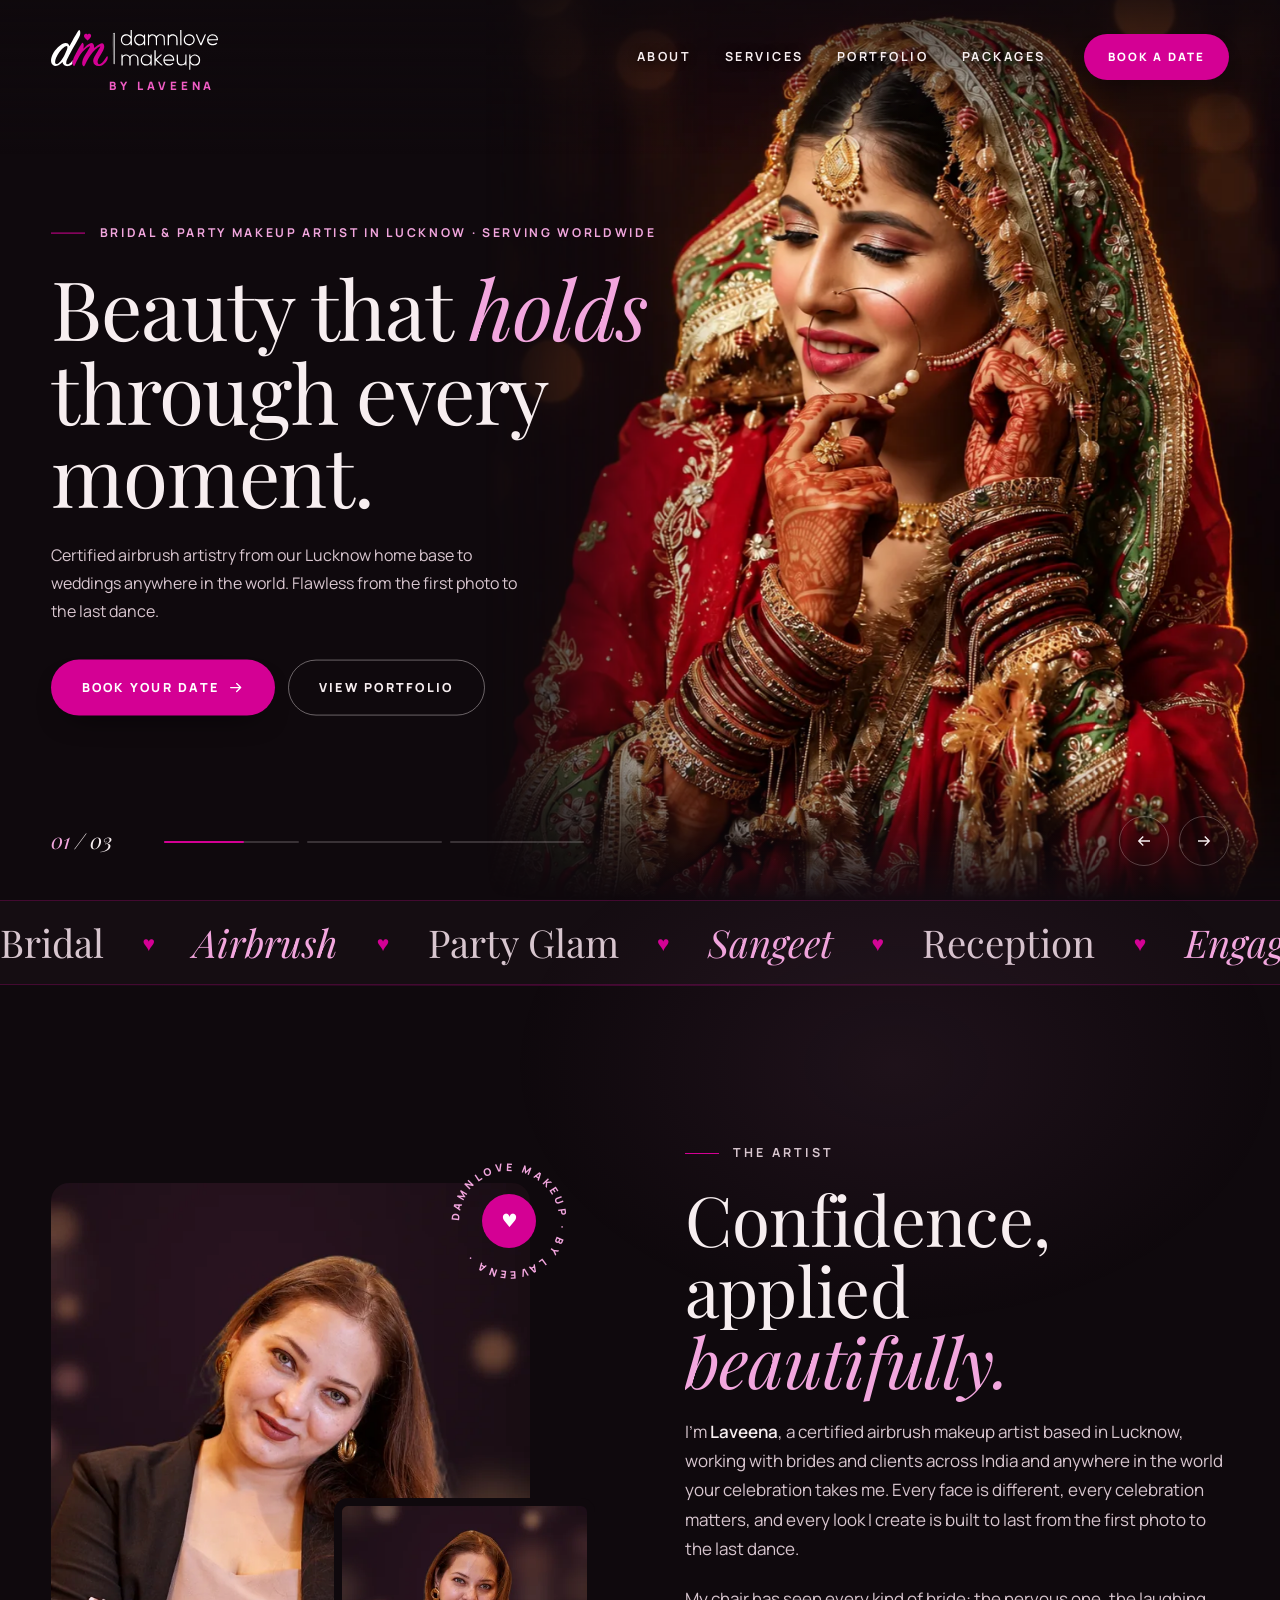
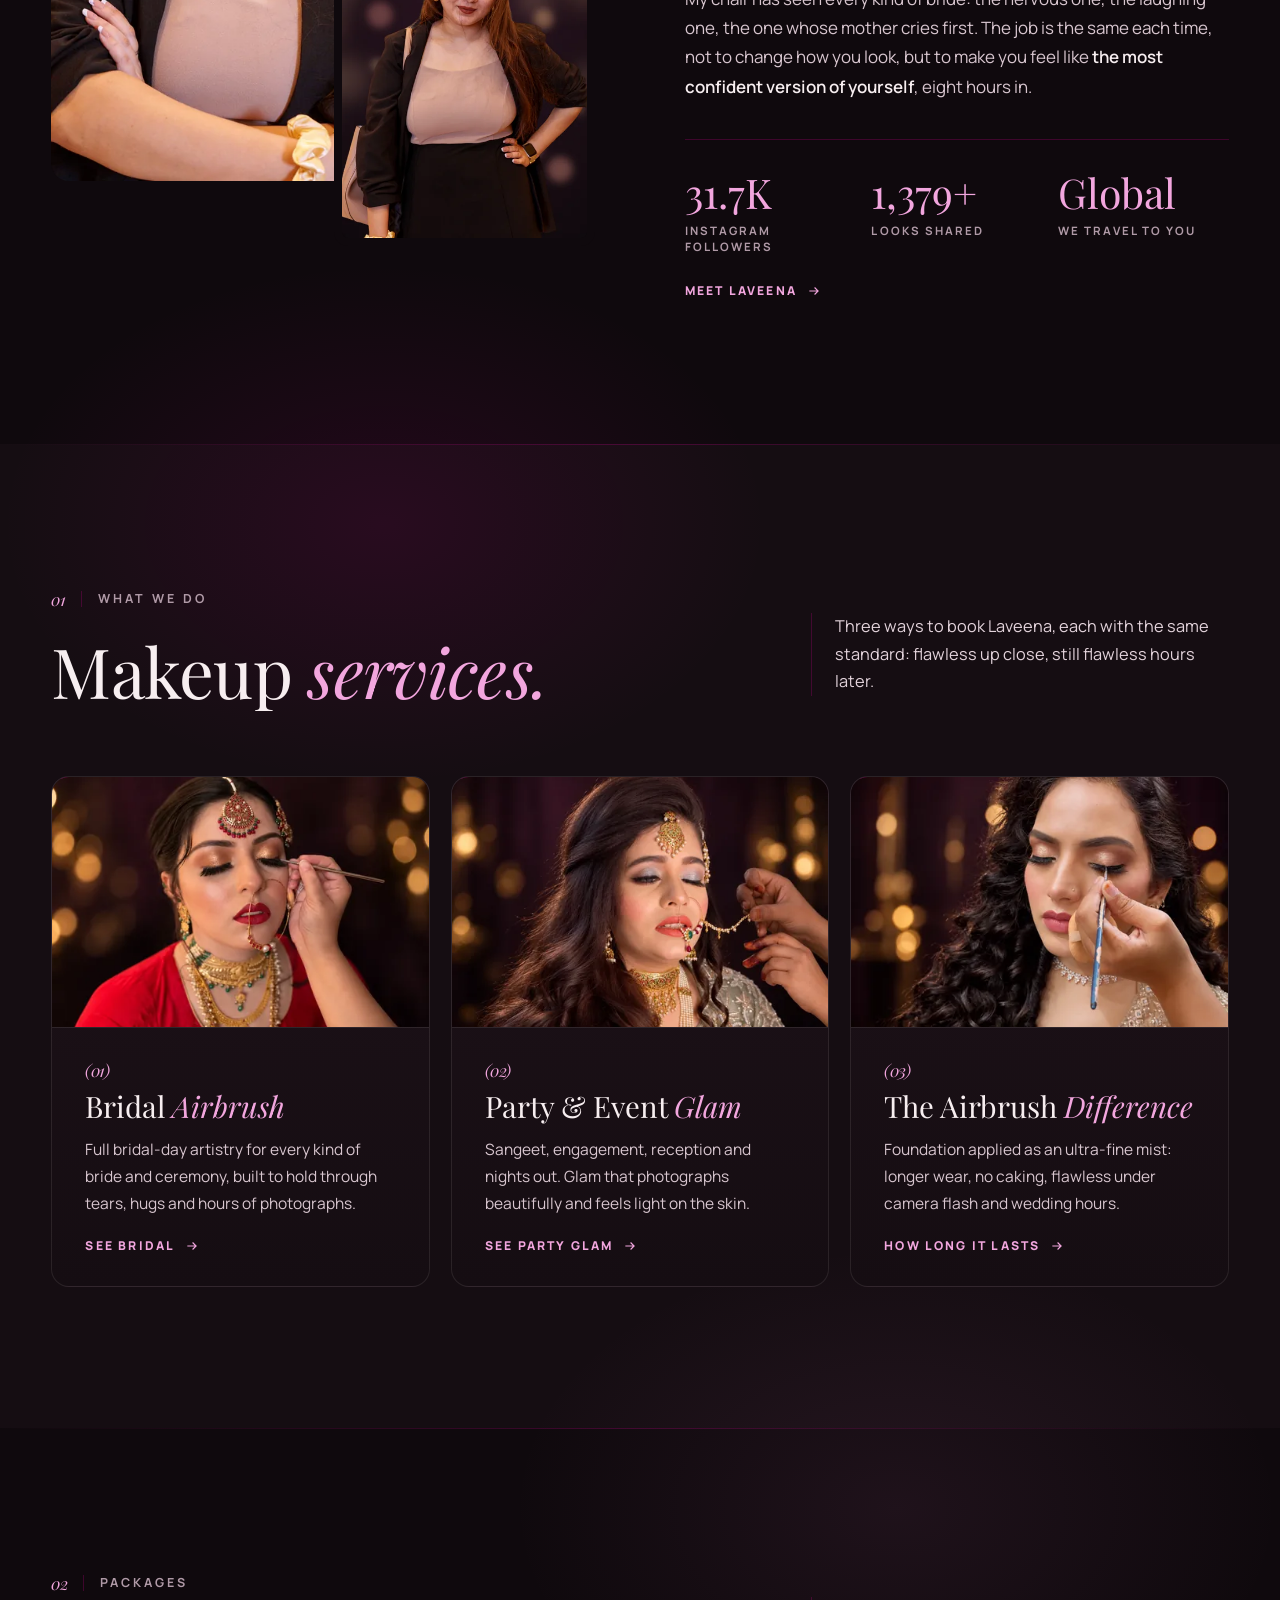
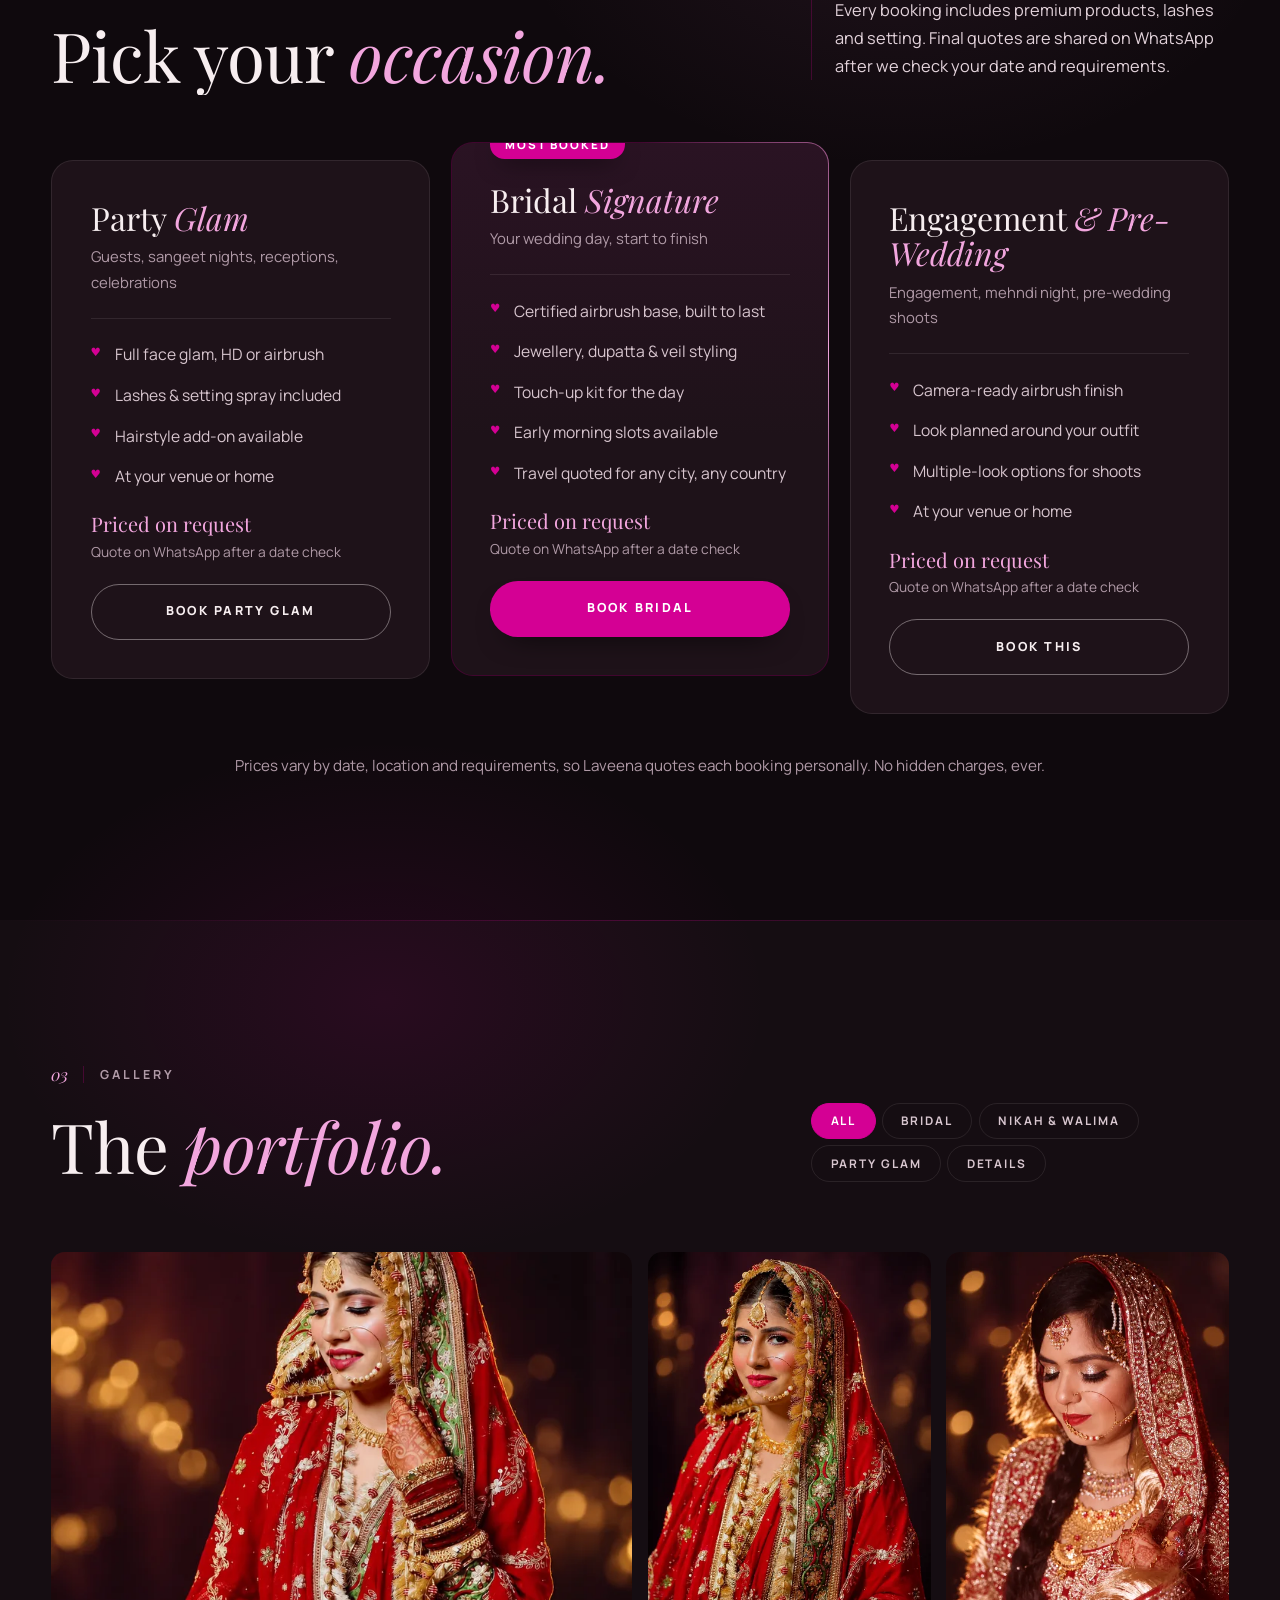
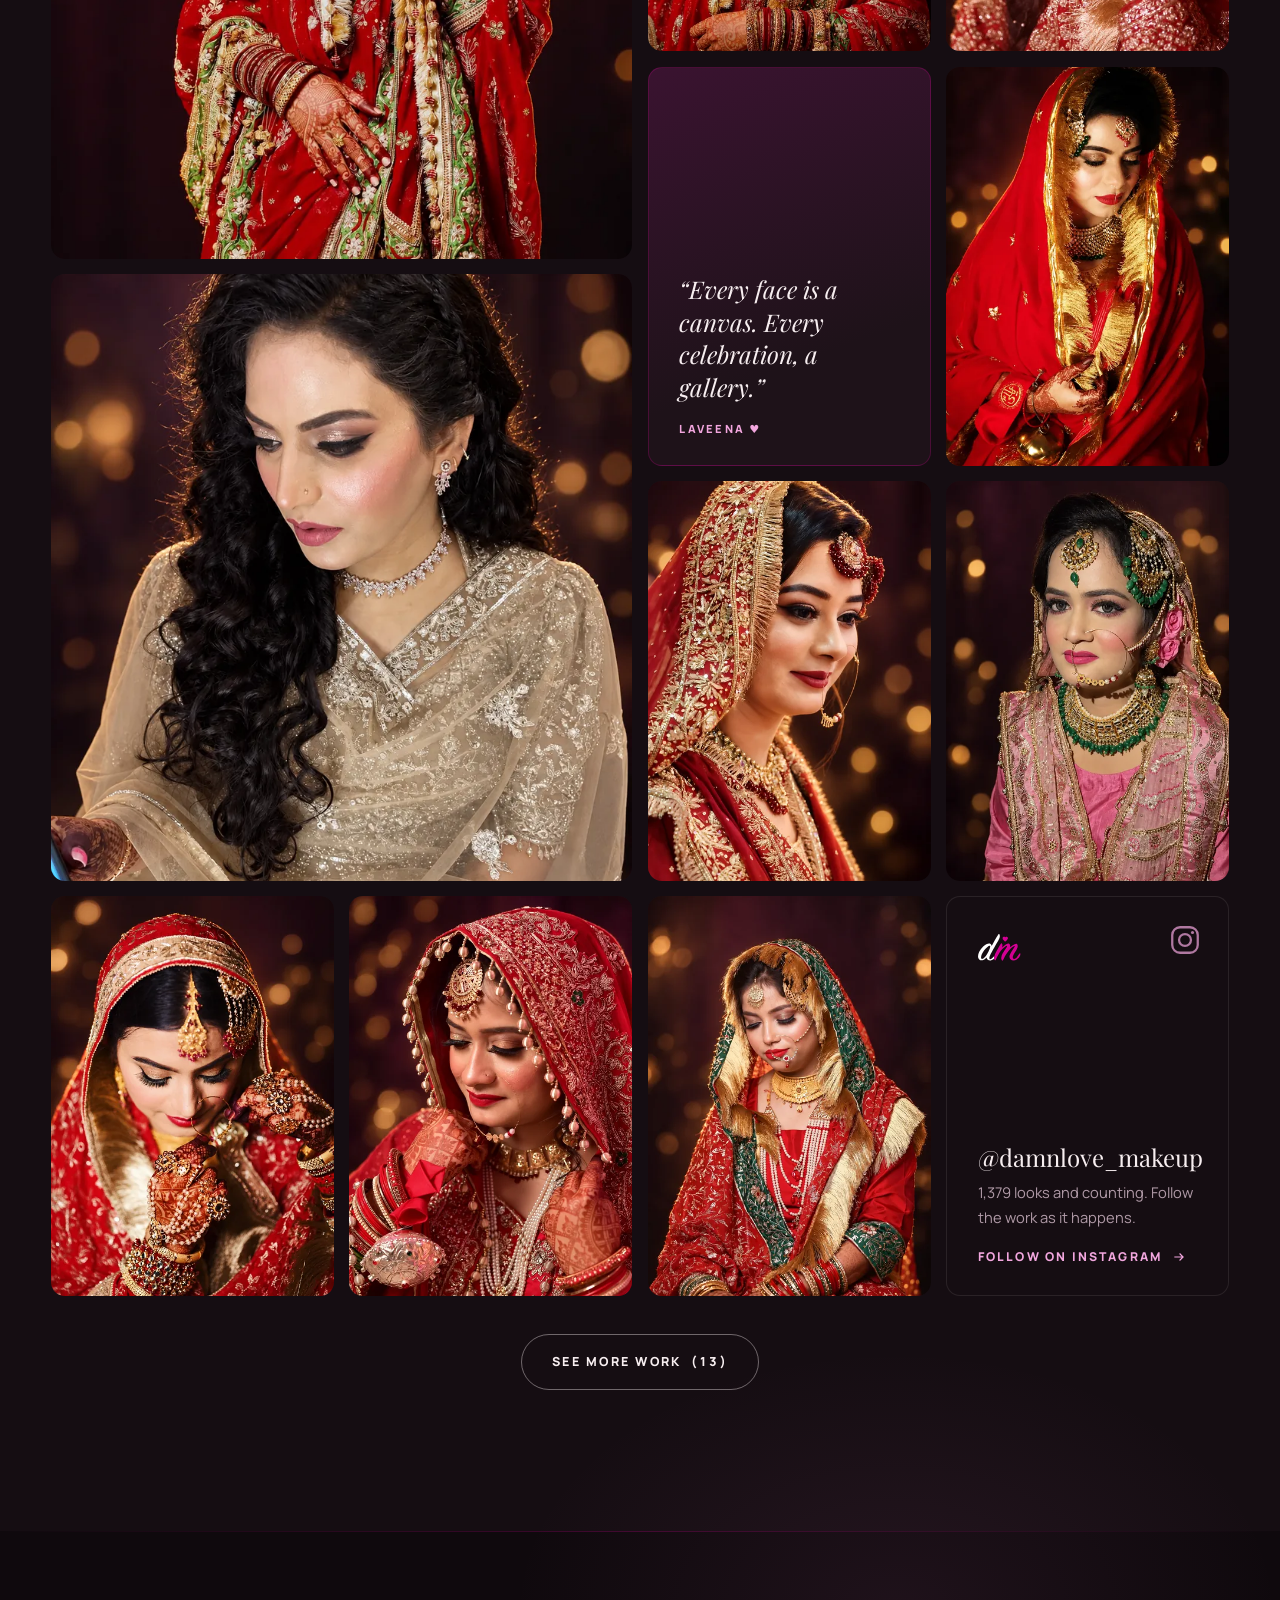
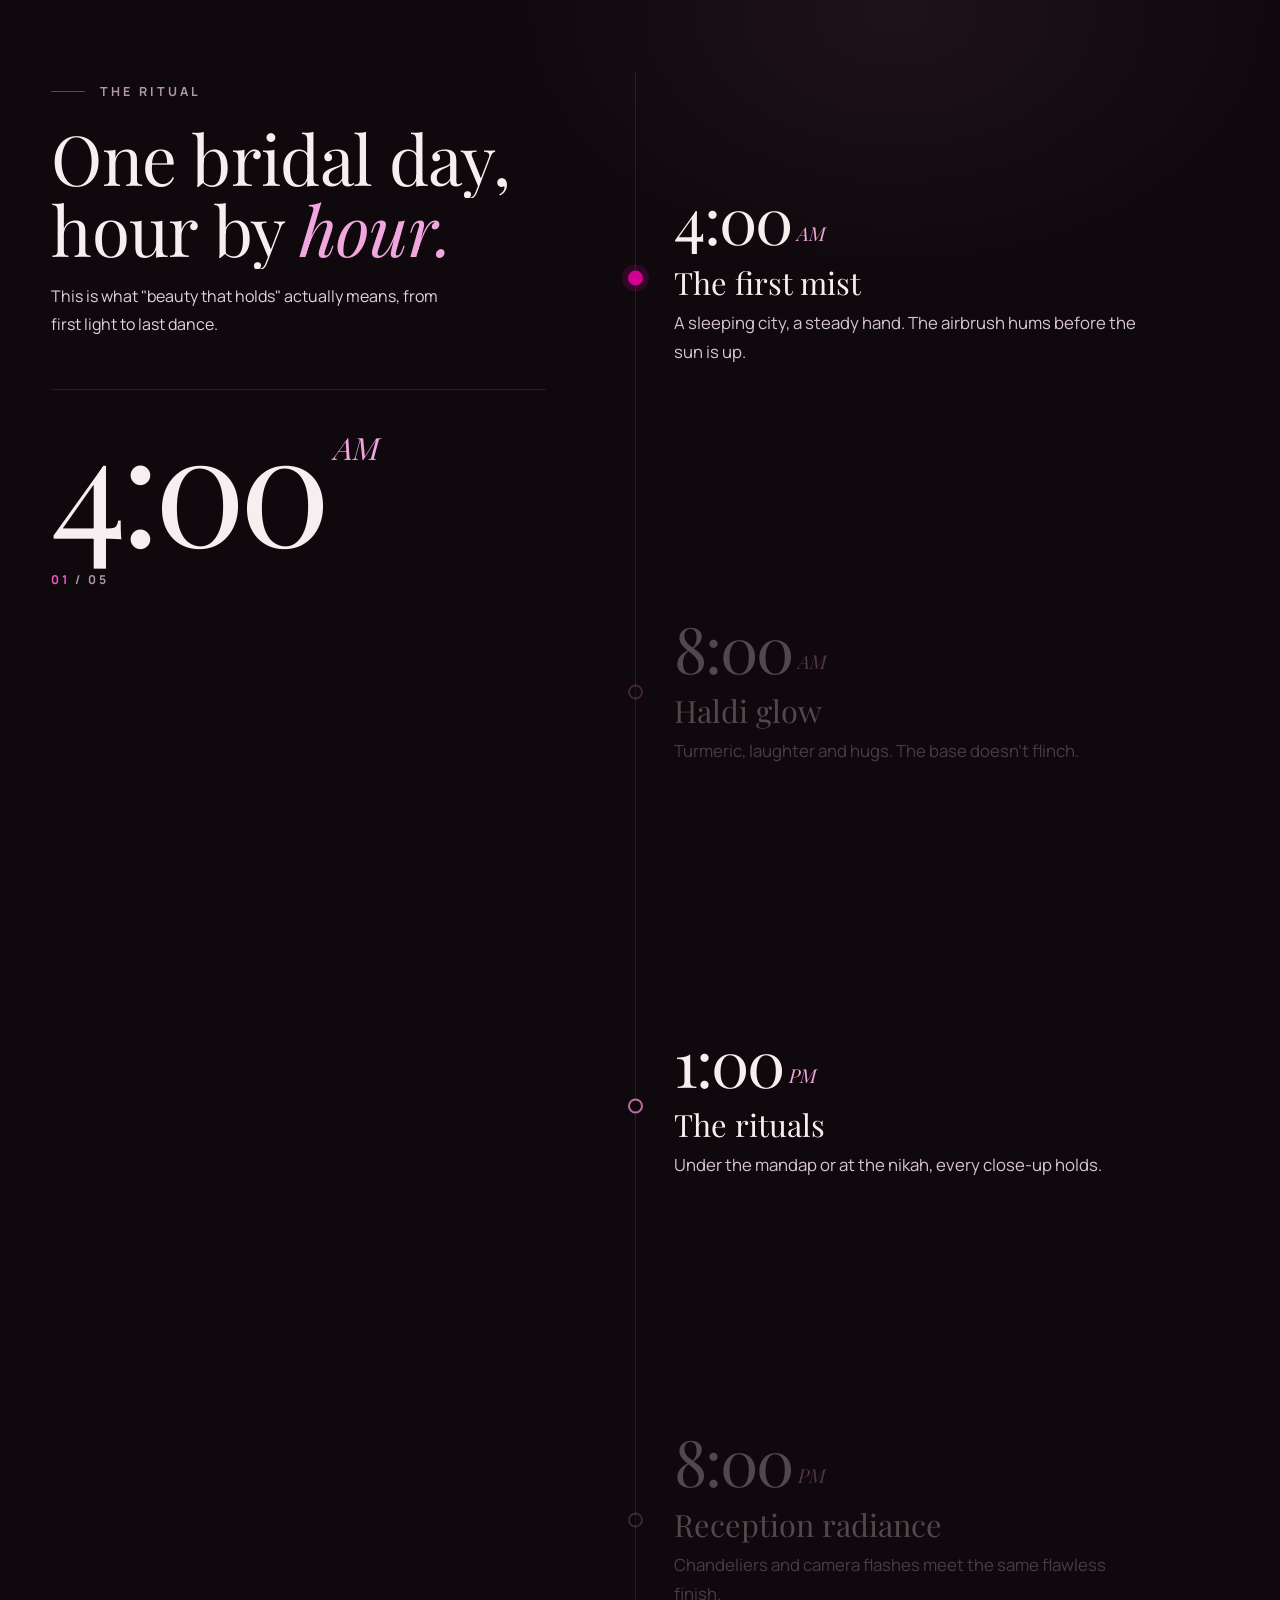
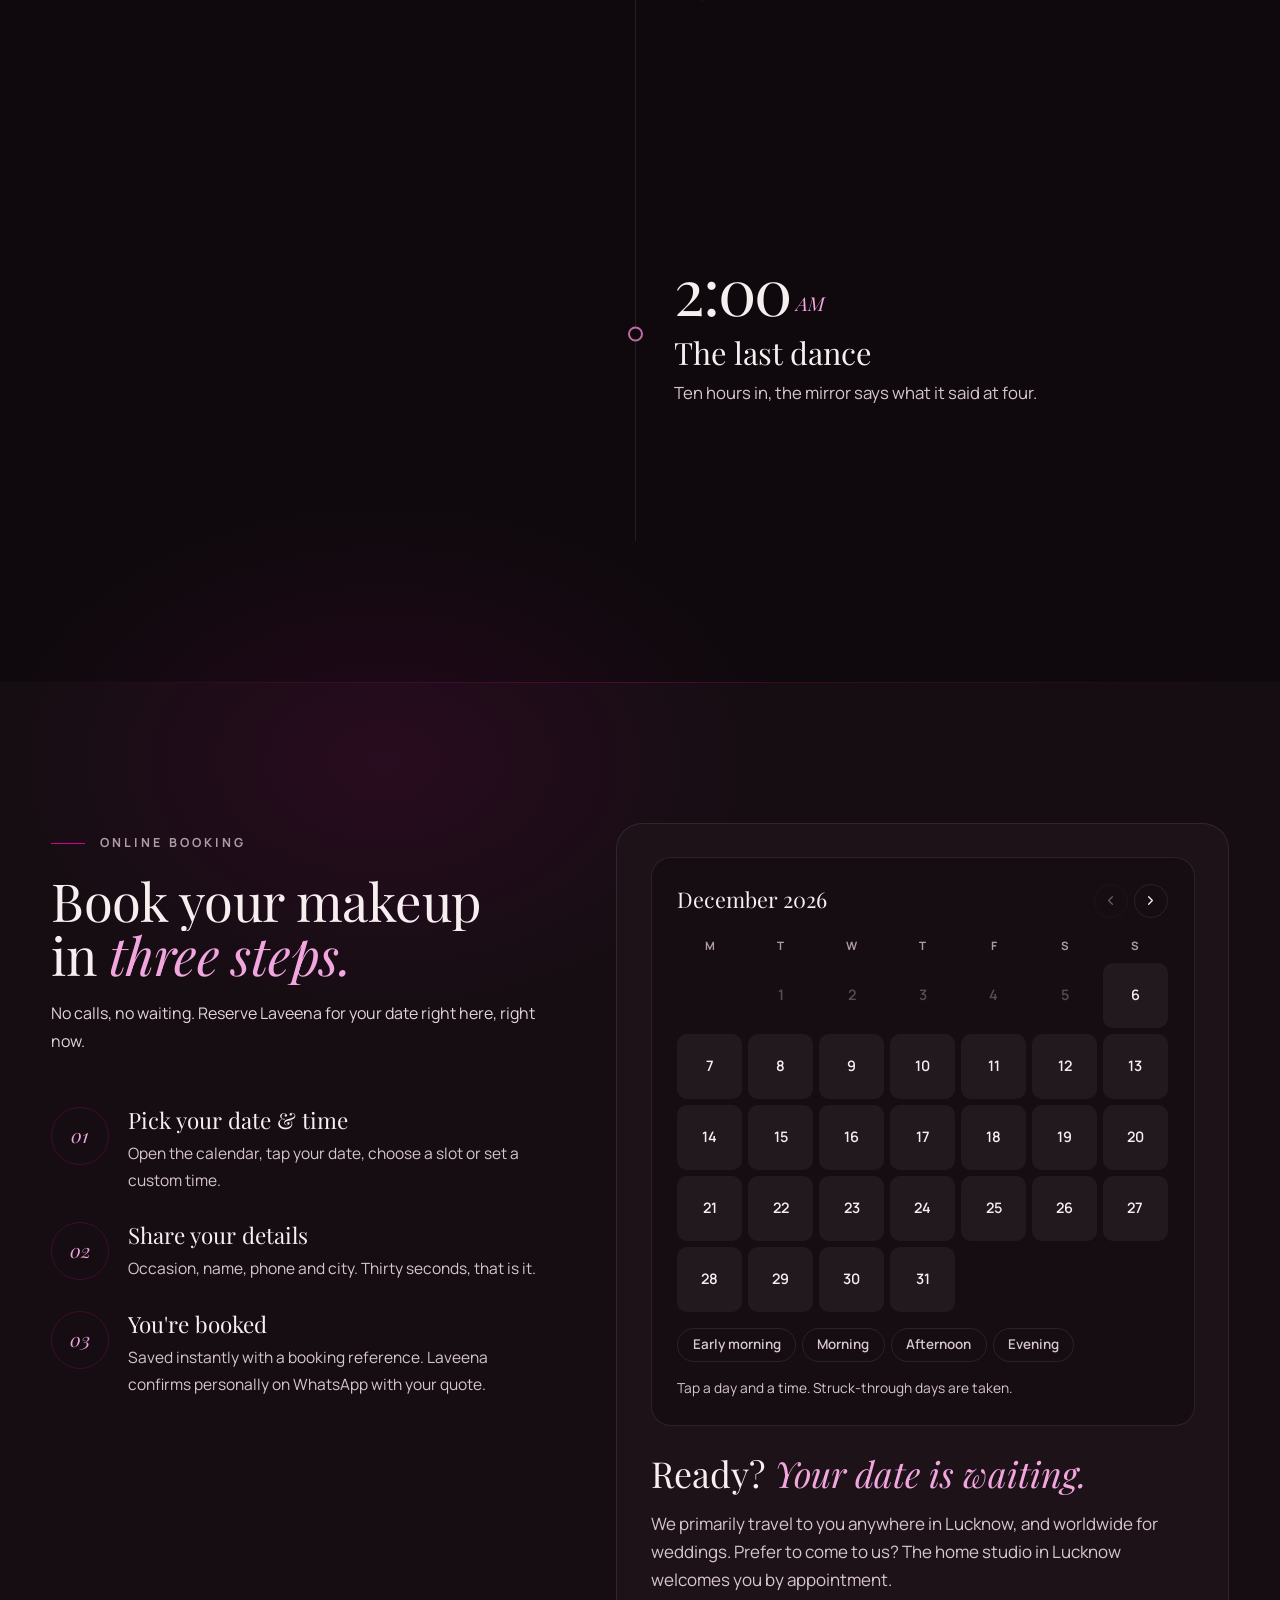
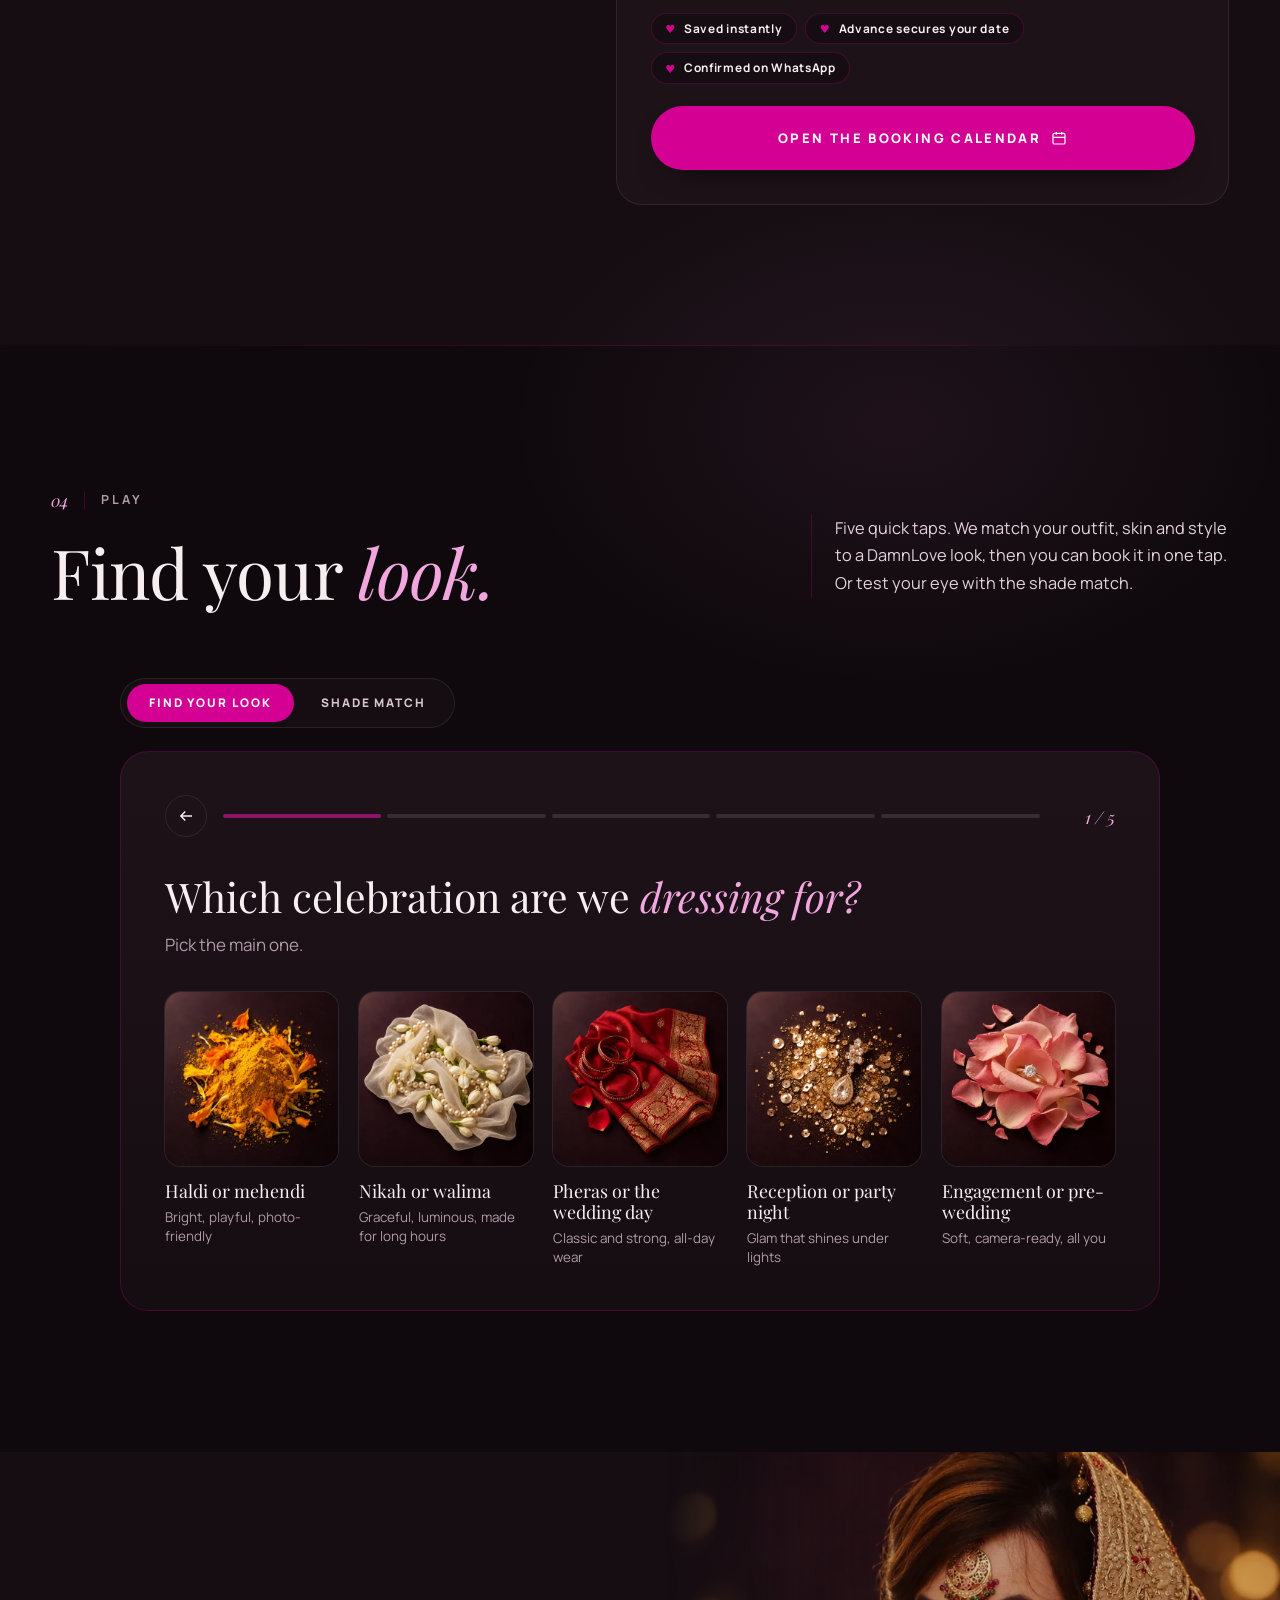
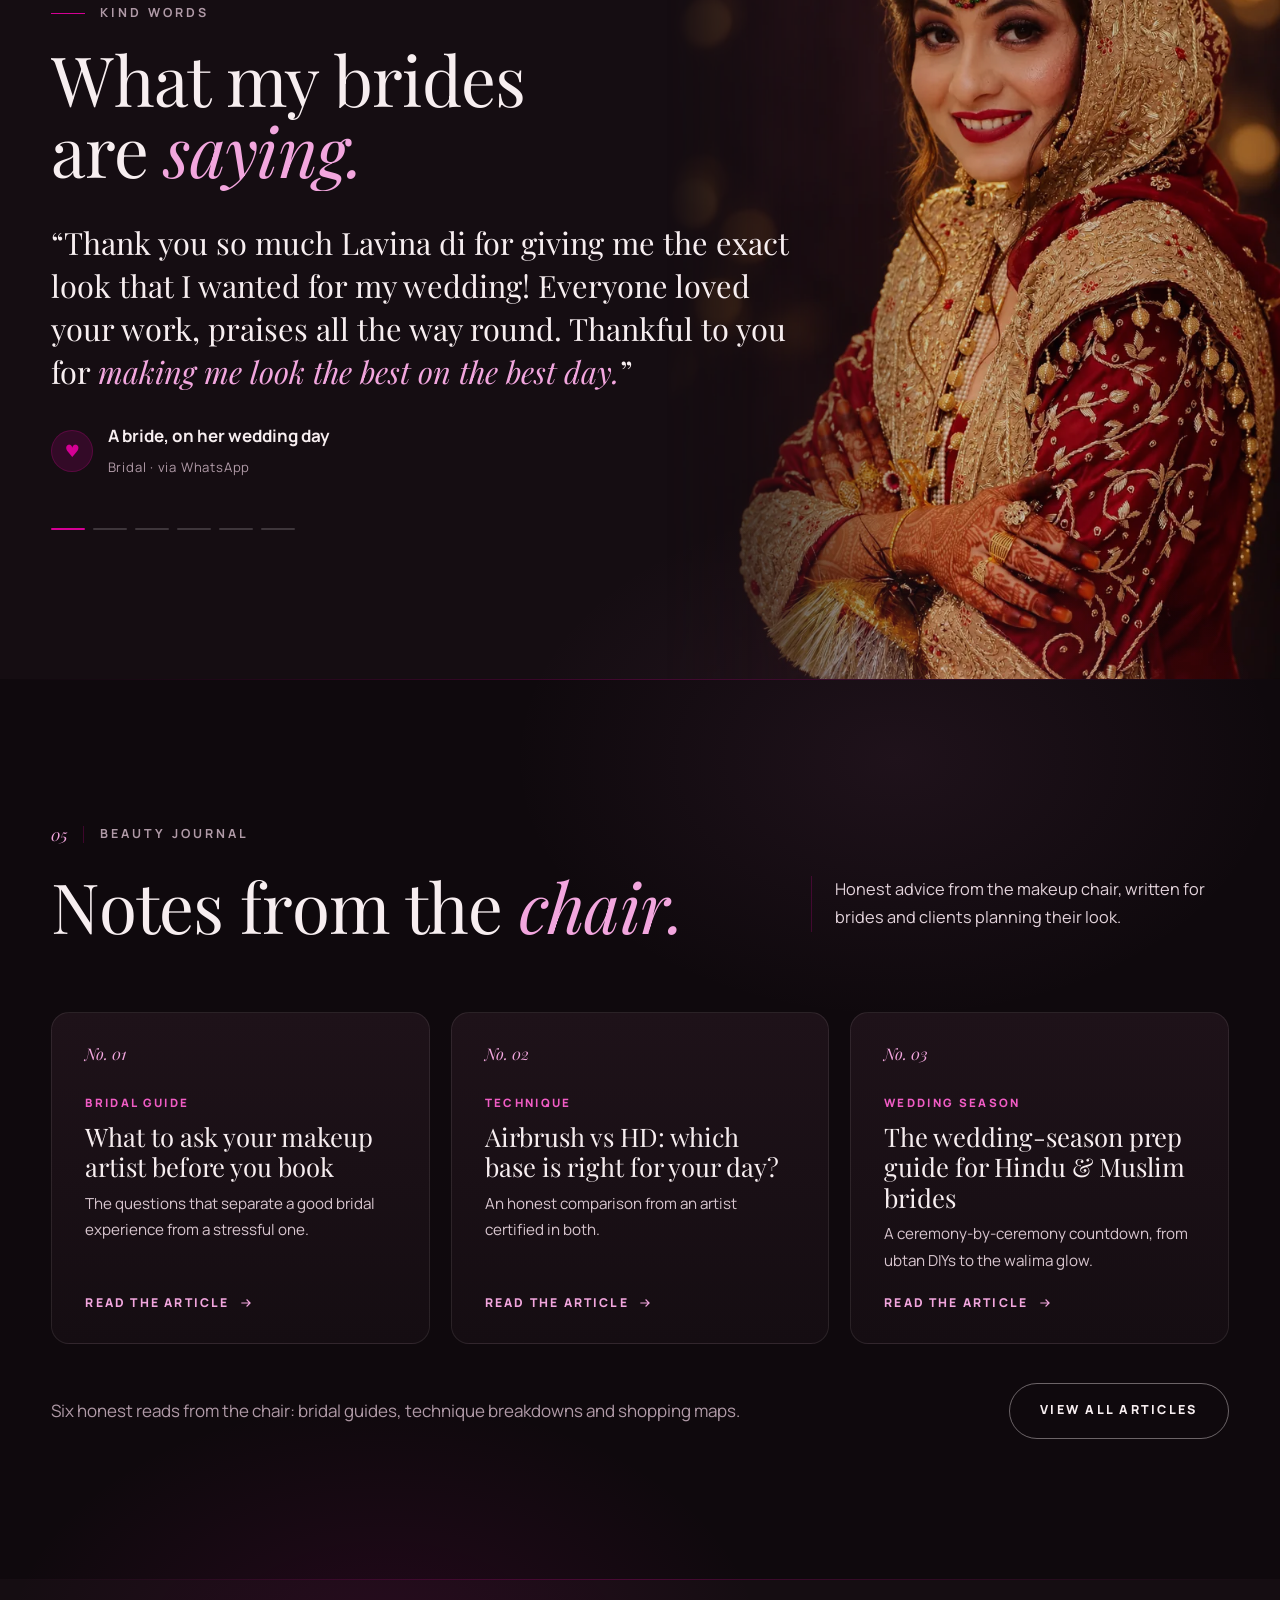
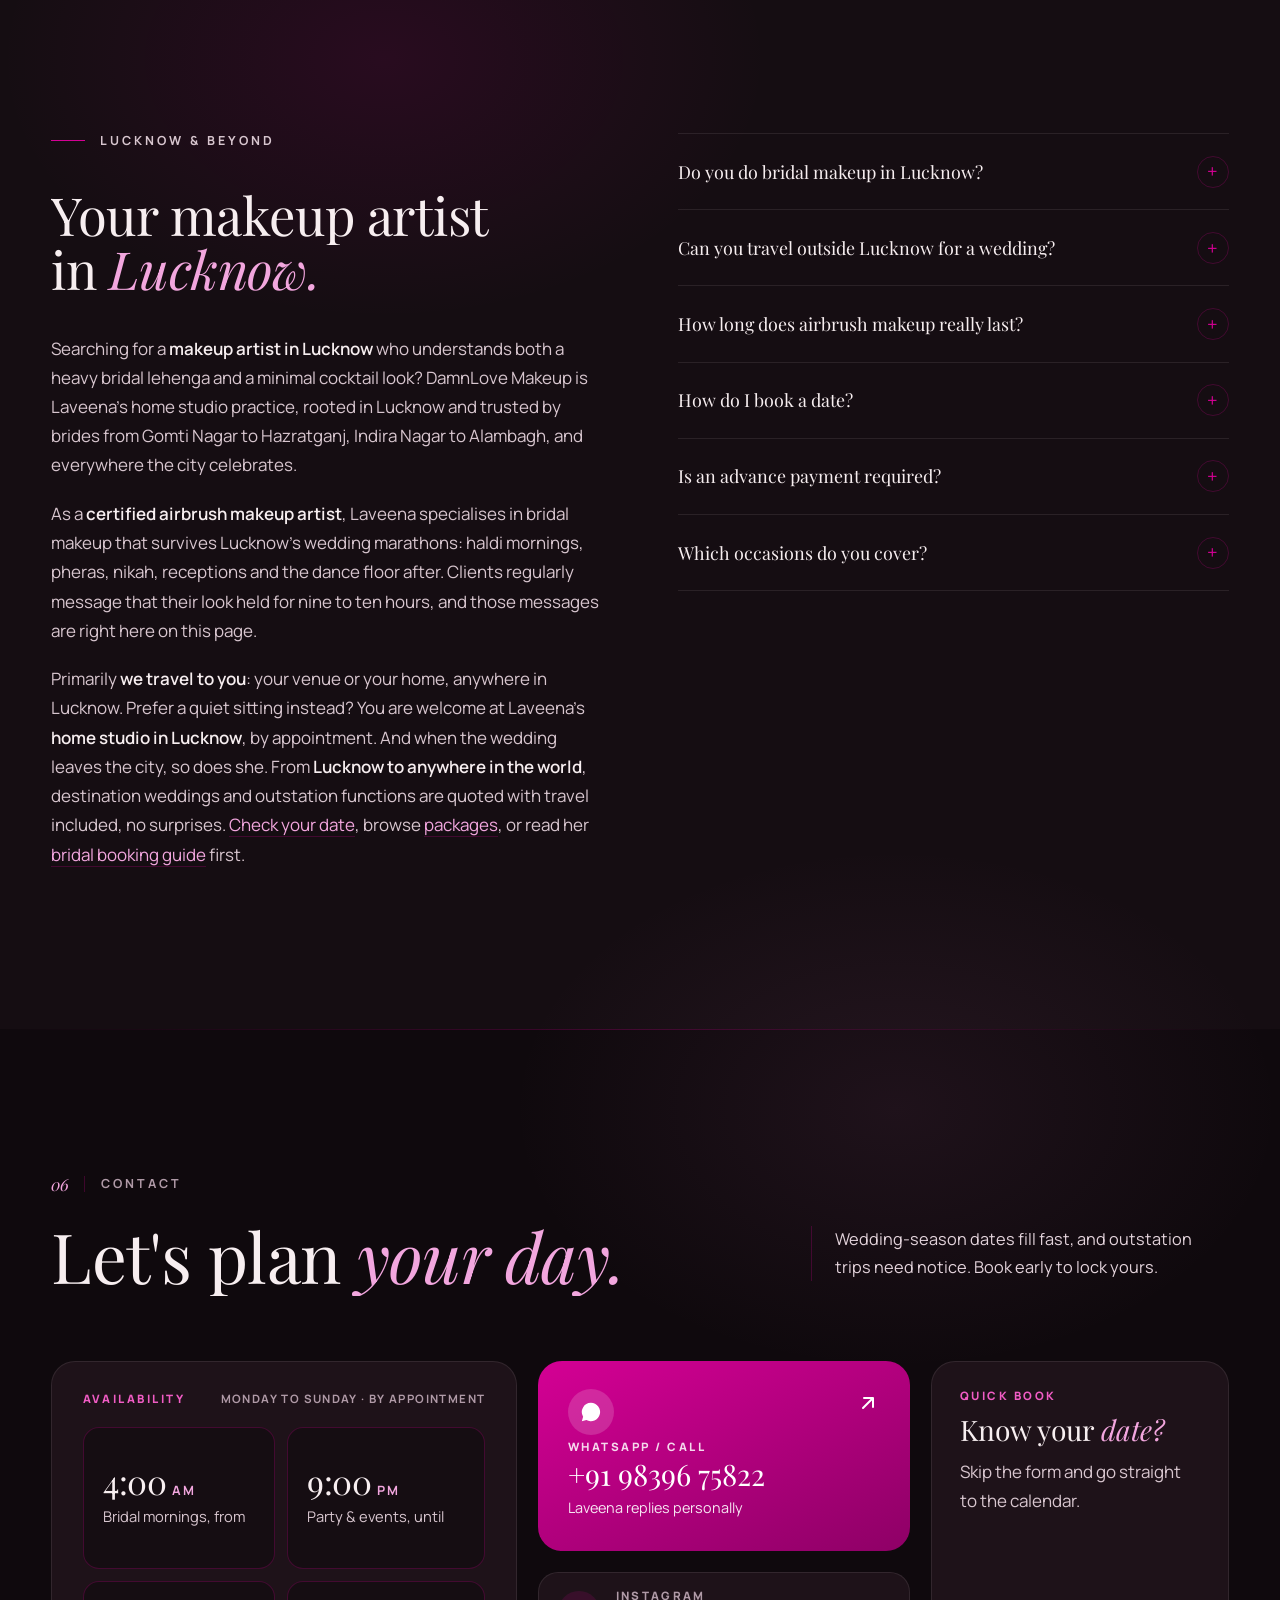
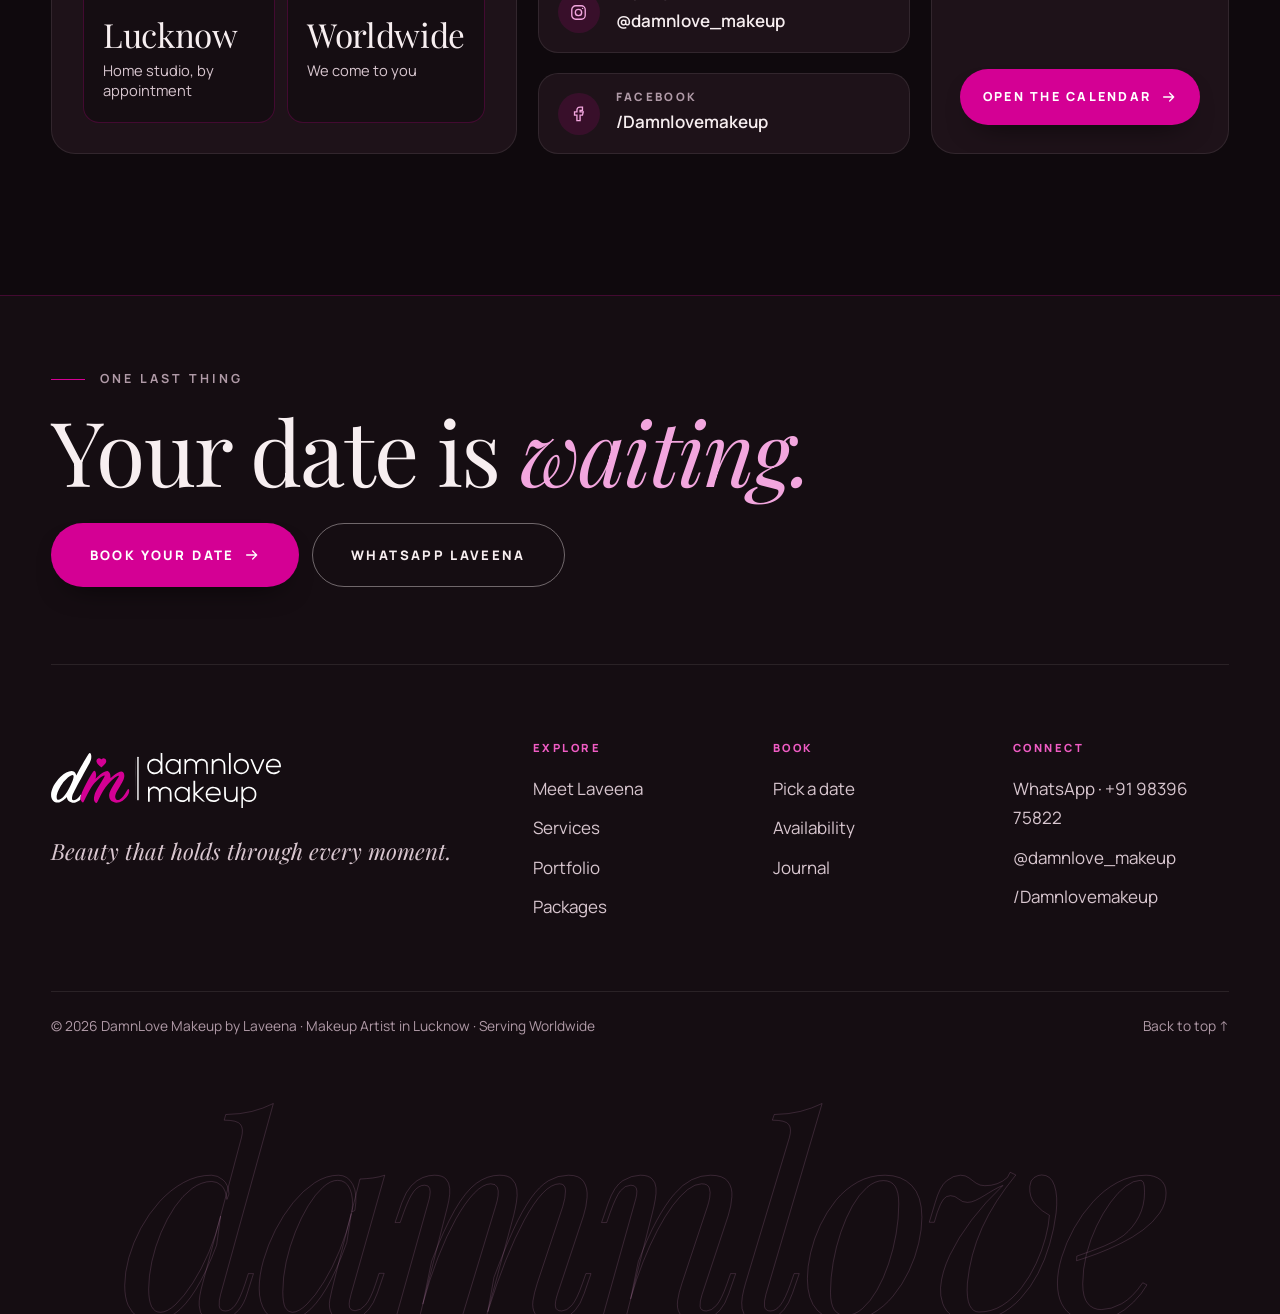
==== commit 3cd55e61: "Portfolio caption fixes, 404 page Co-Authored-By: Claude Opus 5.5 <noreply@anthropic.com>" ====
--- a/public/index.html
+++ b/public/index.html
@@ -1196,7 +1196,7 @@
       </nav>
     </div>
     <div class="grid" id="grid">
-      <figure class="itm w" data-cat="bridal" data-t="Red and gold zardozi" data-full="img/p-03-1024.webp"><img loading="lazy" decoding="async" src="img/p-03-768.webp" srcset="img/p-03-480.webp 480w, img/p-03-768.webp 768w, img/p-03-1024.webp 1024w" sizes="(max-width:820px) 100vw, 50vw" width="1024" height="1536" alt="Bride in red and gold zardozi with mehendi hands"><figcaption><b>Red and gold zardozi</b><span>Nikah</span></figcaption></figure>
+      <figure class="itm w" data-cat="bridal" data-t="Red and gold zardozi" data-full="img/p-03-1024.webp"><img loading="lazy" decoding="async" src="img/p-03-768.webp" srcset="img/p-03-480.webp 480w, img/p-03-768.webp 768w, img/p-03-1024.webp 1024w" sizes="(max-width:820px) 100vw, 50vw" width="1024" height="1536" alt="Bride in red and gold zardozi with mehendi hands"><figcaption><b>Red and gold zardozi</b><span>Bridal</span></figcaption></figure>
       <figure class="itm" data-cat="bridal" data-t="Rose and rani" data-full="img/p-04-1024.webp"><img loading="lazy" decoding="async" src="img/p-04-480.webp" srcset="img/p-04-480.webp 480w, img/p-04-768.webp 768w" sizes="(max-width:820px) 50vw, 25vw" width="1024" height="1536" alt="Bride in a red dupatta with a gold nath and rose glam"><figcaption><b>Rose and rani</b><span>Bridal</span></figcaption></figure>
       <figure class="itm" data-cat="nikah" data-t="On her nikah" data-full="img/p-06-1024.webp"><img loading="lazy" decoding="async" src="img/p-06-480.webp" srcset="img/p-06-480.webp 480w, img/p-06-768.webp 768w" sizes="(max-width:820px) 50vw, 25vw" width="1024" height="1536" alt="Nikah bride glowing in red"><figcaption><b>On her nikah</b><span>Nikah</span></figcaption></figure>
       <div class="tile quote rv" aria-label="Studio philosophy"><p>“Every face is a canvas. Every celebration, a gallery.”</p><span>Laveena ♥</span></div>
@@ -1206,7 +1206,7 @@
       <figure class="itm" data-cat="nikah" data-t="Walima evening" data-full="img/p-10-1024.webp"><img loading="lazy" decoding="async" src="img/p-10-480.webp" srcset="img/p-10-480.webp 480w, img/p-10-768.webp 768w" sizes="(max-width:820px) 50vw, 25vw" width="1024" height="1536" alt="Walima bride in pink and green with a kundan choker"><figcaption><b>Walima evening</b><span>Walima</span></figcaption></figure>
       <figure class="itm" data-cat="detail" data-t="Mehendi and pearls" data-full="img/p-13-1024.webp"><img loading="lazy" decoding="async" src="img/p-13-480.webp" srcset="img/p-13-480.webp 480w, img/p-13-768.webp 768w" sizes="(max-width:820px) 50vw, 25vw" width="1024" height="1536" alt="Bride holding pearl haath phool to her face"><figcaption><b>Mehendi and pearls</b><span>Details</span></figcaption></figure>
       <figure class="itm" data-cat="bridal" data-t="Pink and red" data-full="img/p-08-1024.webp"><img loading="lazy" decoding="async" src="img/p-08-480.webp" srcset="img/p-08-480.webp 480w, img/p-08-768.webp 768w" sizes="(max-width:820px) 50vw, 25vw" width="1024" height="1536" alt="Bride in red with soft pink glam"><figcaption><b>Pink and red</b><span>Bridal</span></figcaption></figure>
-      <figure class="itm" data-cat="bridal" data-t="Gold and green" data-full="img/p-11-1024.webp"><img loading="lazy" decoding="async" src="img/p-11-480.webp" srcset="img/p-11-480.webp 480w, img/p-11-768.webp 768w" sizes="(max-width:820px) 50vw, 25vw" width="1024" height="1536" alt="Bride in red and green with a gold choker, looking down"><figcaption><b>Gold and green</b><span>Details</span></figcaption></figure>
+      <figure class="itm" data-cat="bridal" data-t="Gold and green" data-full="img/p-11-1024.webp"><img loading="lazy" decoding="async" src="img/p-11-480.webp" srcset="img/p-11-480.webp 480w, img/p-11-768.webp 768w" sizes="(max-width:820px) 50vw, 25vw" width="1024" height="1536" alt="Bride in red and green with a gold choker, looking down"><figcaption><b>Gold and green</b><span>Bridal</span></figcaption></figure>
       <a class="tile ig rv" href="https://www.instagram.com/damnlove_makeup/" target="_blank" rel="noopener"><img src="assets/mark.svg" alt="" width="44" height="44"><svg class="igl" viewBox="0 0 24 24" fill="none" stroke="currentColor" stroke-width="1.6" aria-hidden="true"><rect x="3" y="3" width="18" height="18" rx="5.5"/><circle cx="12" cy="12" r="4.2"/><circle cx="17.3" cy="6.7" r="1.1" fill="currentColor" stroke="none"/></svg><b>@damnlove_makeup</b><p>1,379 looks and counting. Follow the work as it happens.</p><span class="link">Follow on Instagram <svg viewBox="0 0 24 24" fill="none" stroke="currentColor" stroke-width="2"><path d="M4 12h15M13 6l6 6-6 6"/></svg></span></a>
       <figure class="itm more" data-cat="bridal" data-t="Gold and rani" data-full="img/ig2-look-red-curls-1024.webp"><img loading="lazy" decoding="async" src="img/ig2-look-red-curls-480.webp" srcset="img/ig2-look-red-curls-480.webp 480w, img/ig2-look-red-curls-768.webp 768w, img/ig2-look-red-curls-1024.webp 1024w" sizes="(max-width:820px) 50vw, 25vw" width="1024" height="1536" alt="Bride in red and gold with a soft braid and pearl nath"><figcaption><b>Gold and rani</b><span>Bridal</span></figcaption></figure>
       <figure class="itm more w" data-cat="party" data-t="Purple and zari" data-full="img/ig2-look-purple-1024.webp"><img loading="lazy" decoding="async" src="img/ig2-look-purple-480.webp" srcset="img/ig2-look-purple-480.webp 480w, img/ig2-look-purple-768.webp 768w, img/ig2-look-purple-1024.webp 1024w" sizes="(max-width:820px) 100vw, 50vw" width="1024" height="1536" alt="Guest look in purple with a gold jhoomar"><figcaption><b>Purple and zari</b><span>Party</span></figcaption></figure>
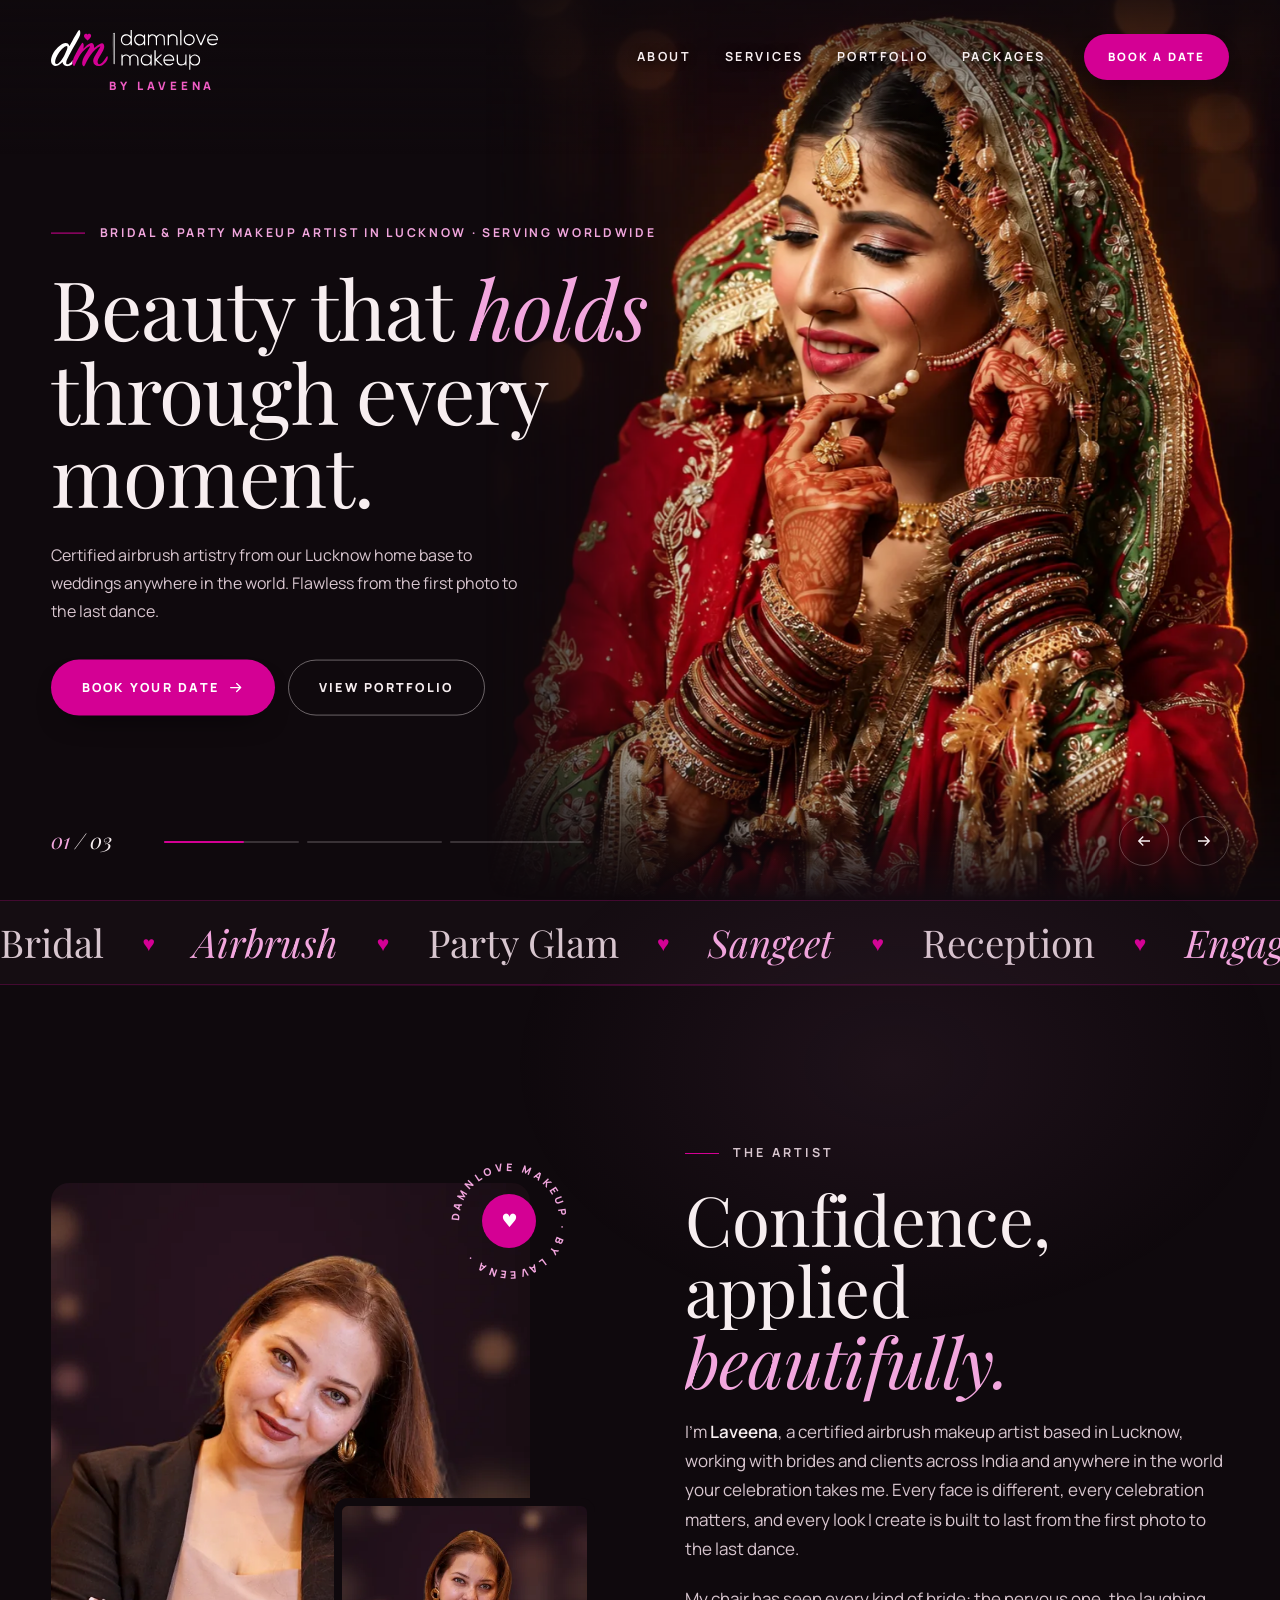
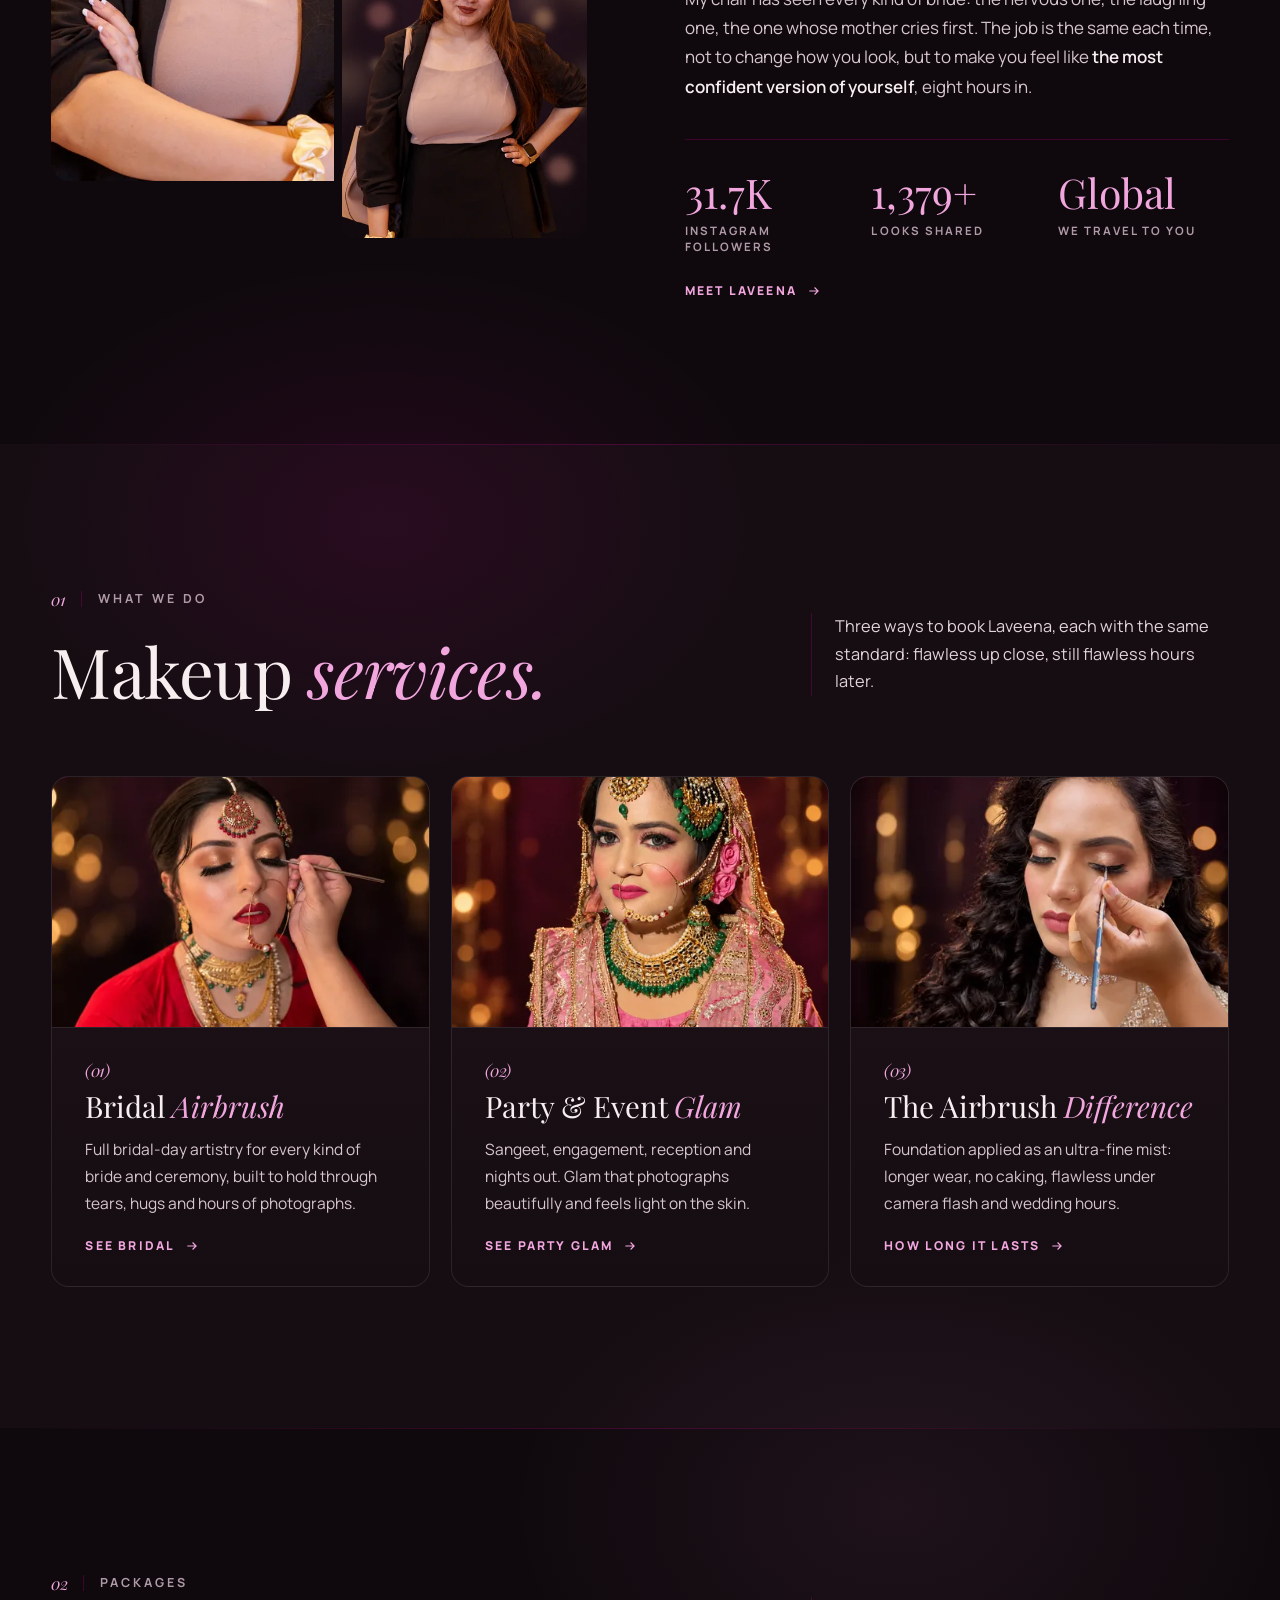
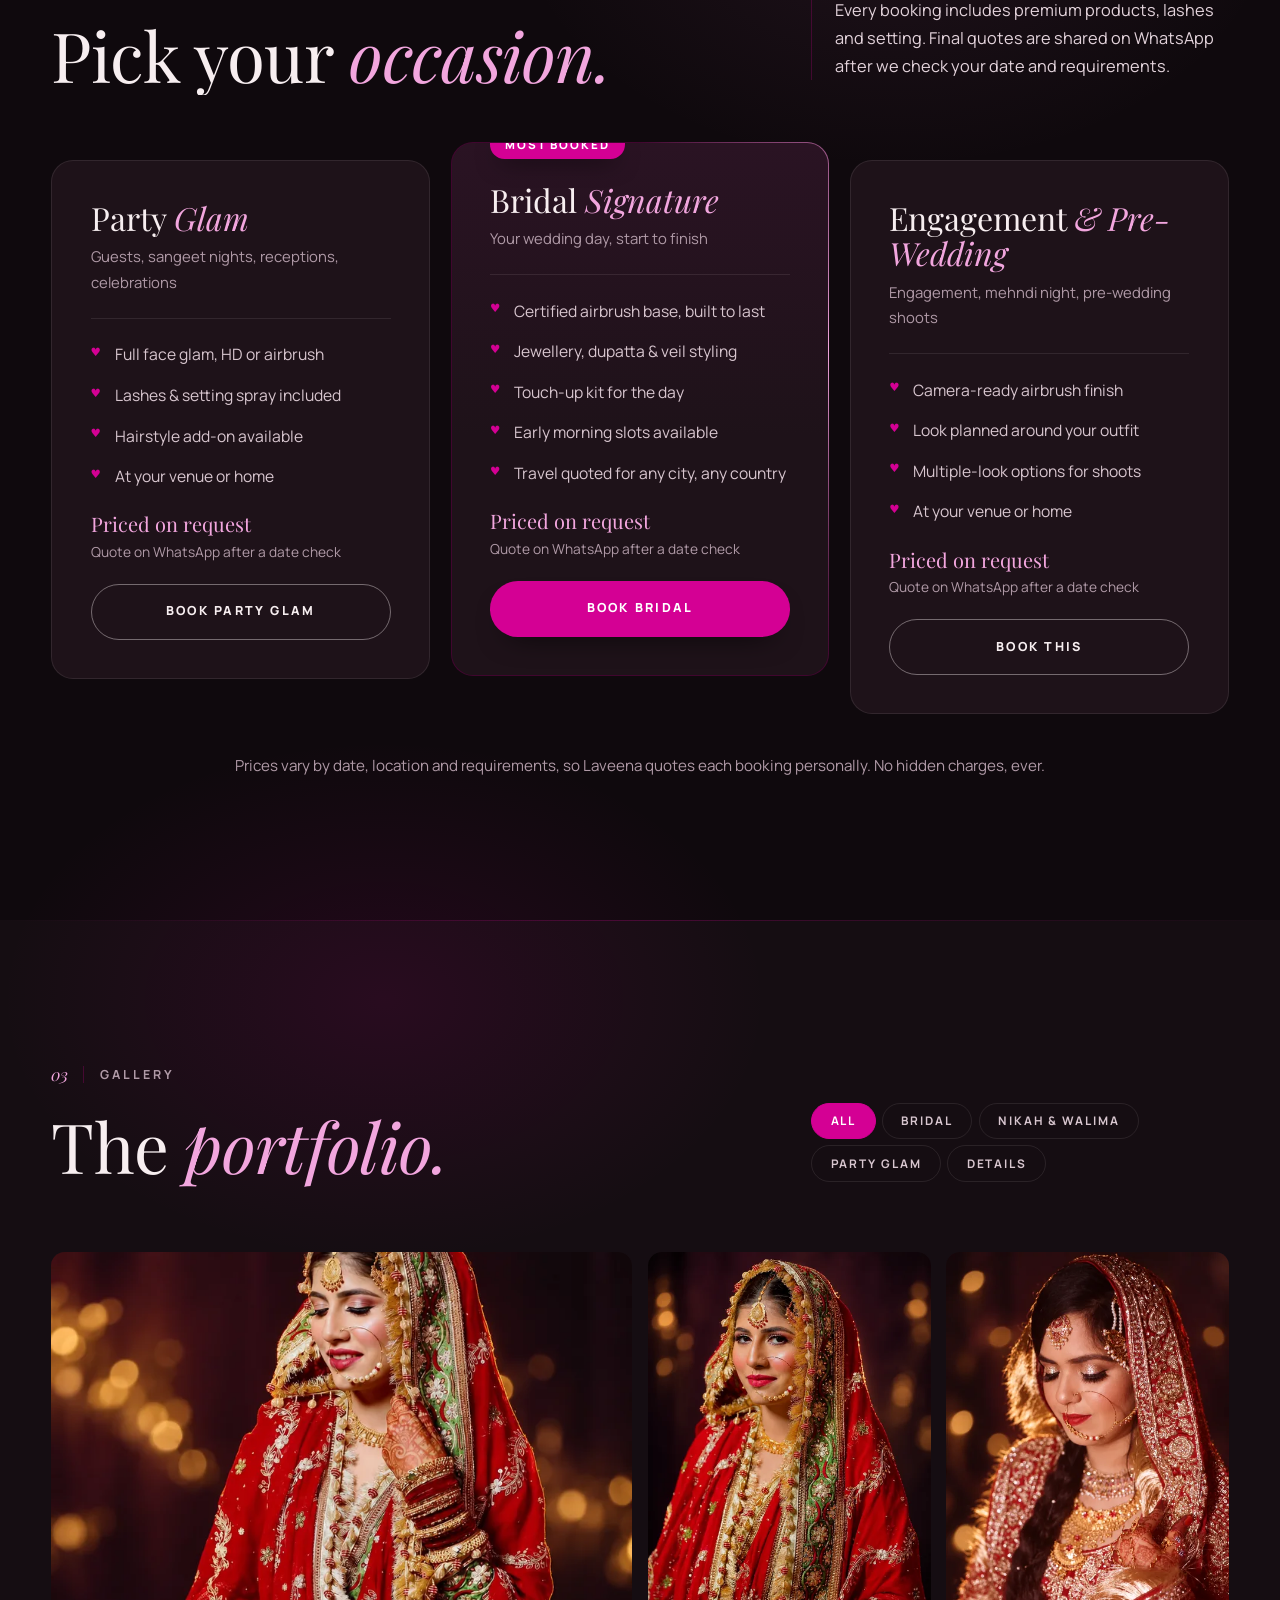
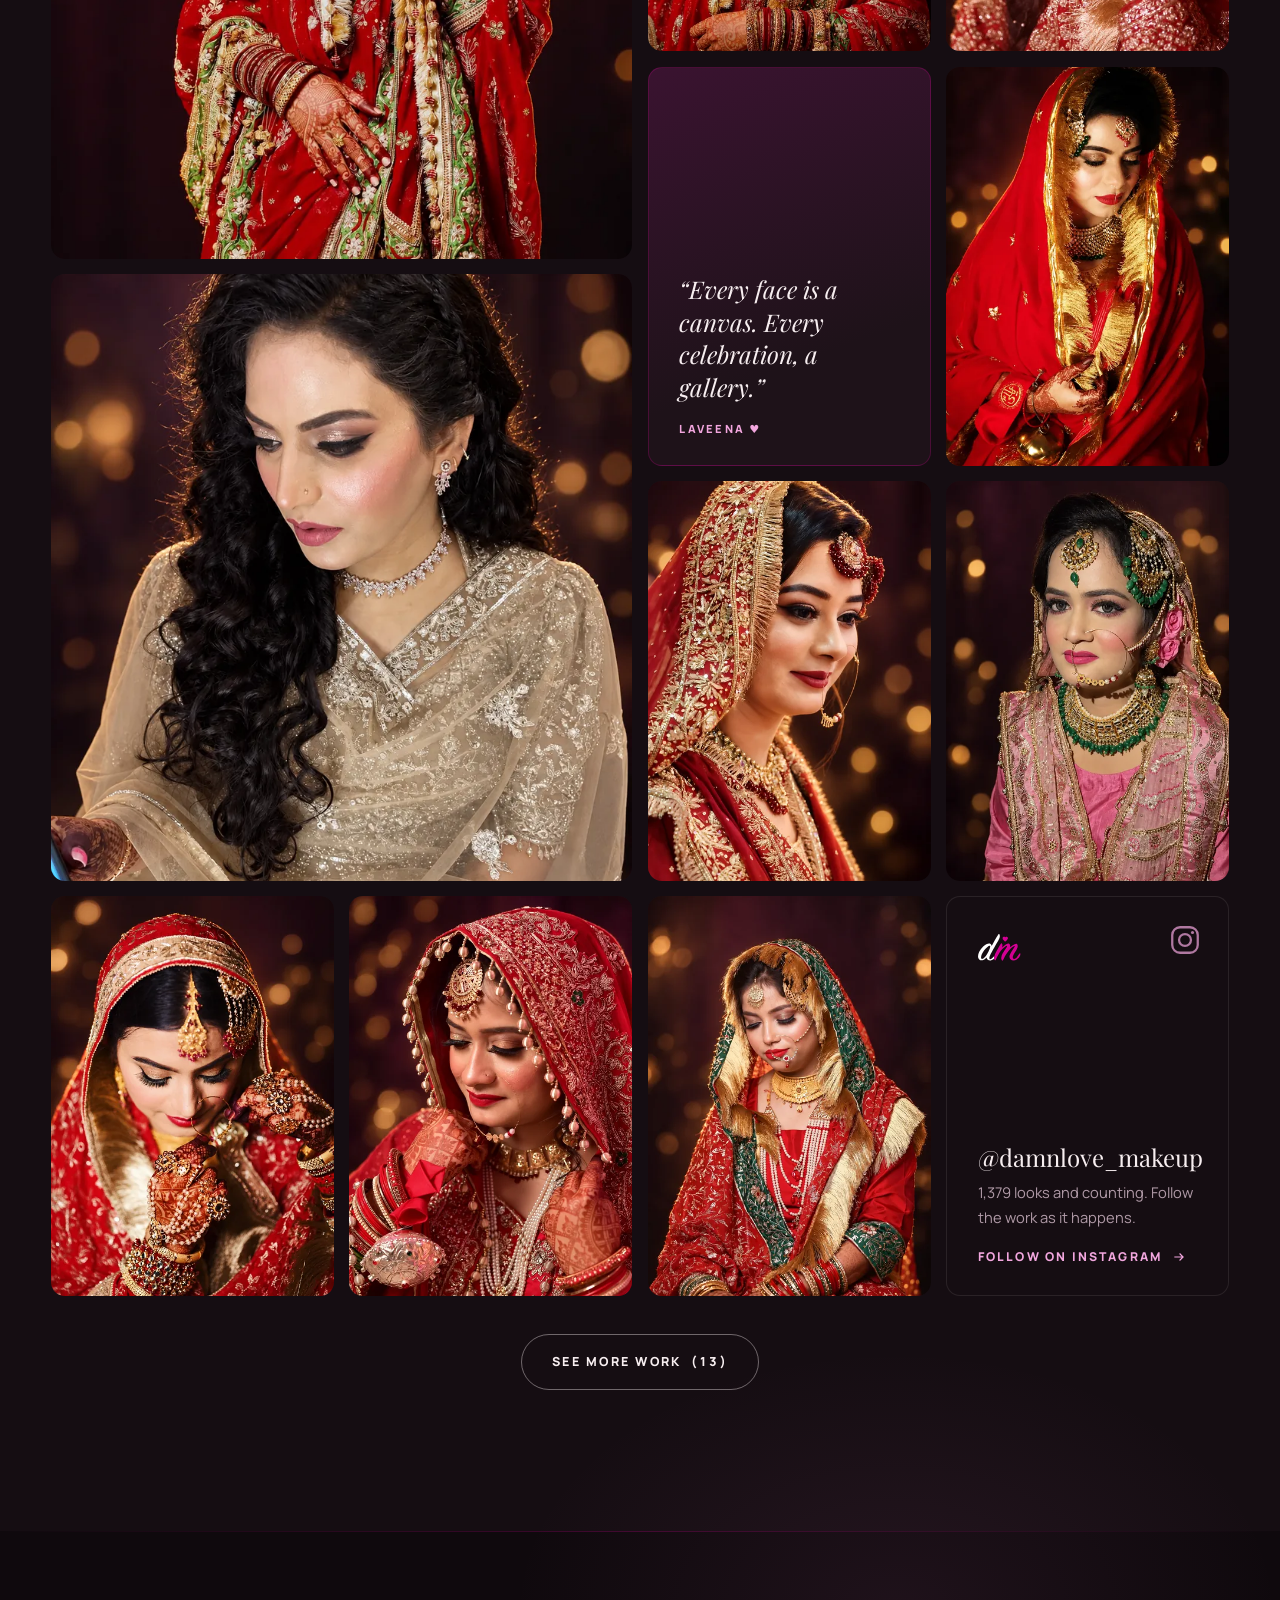
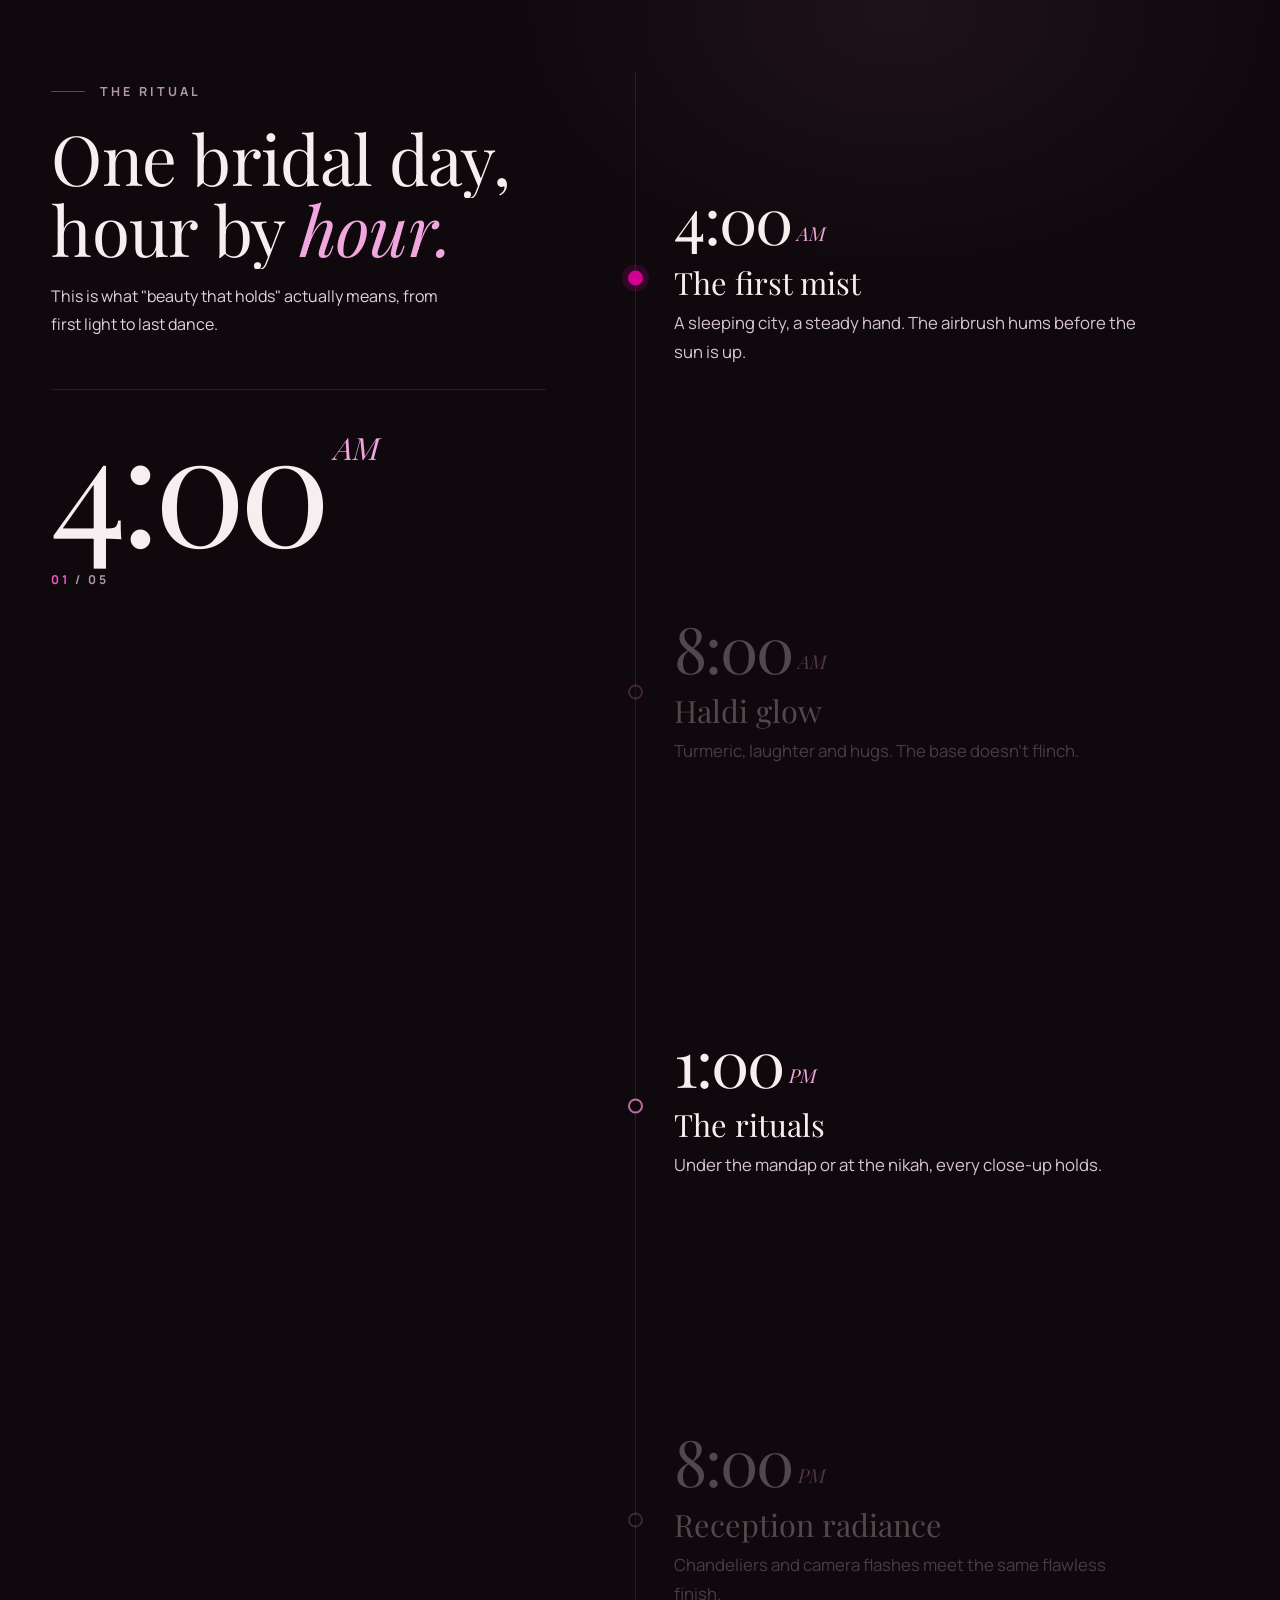
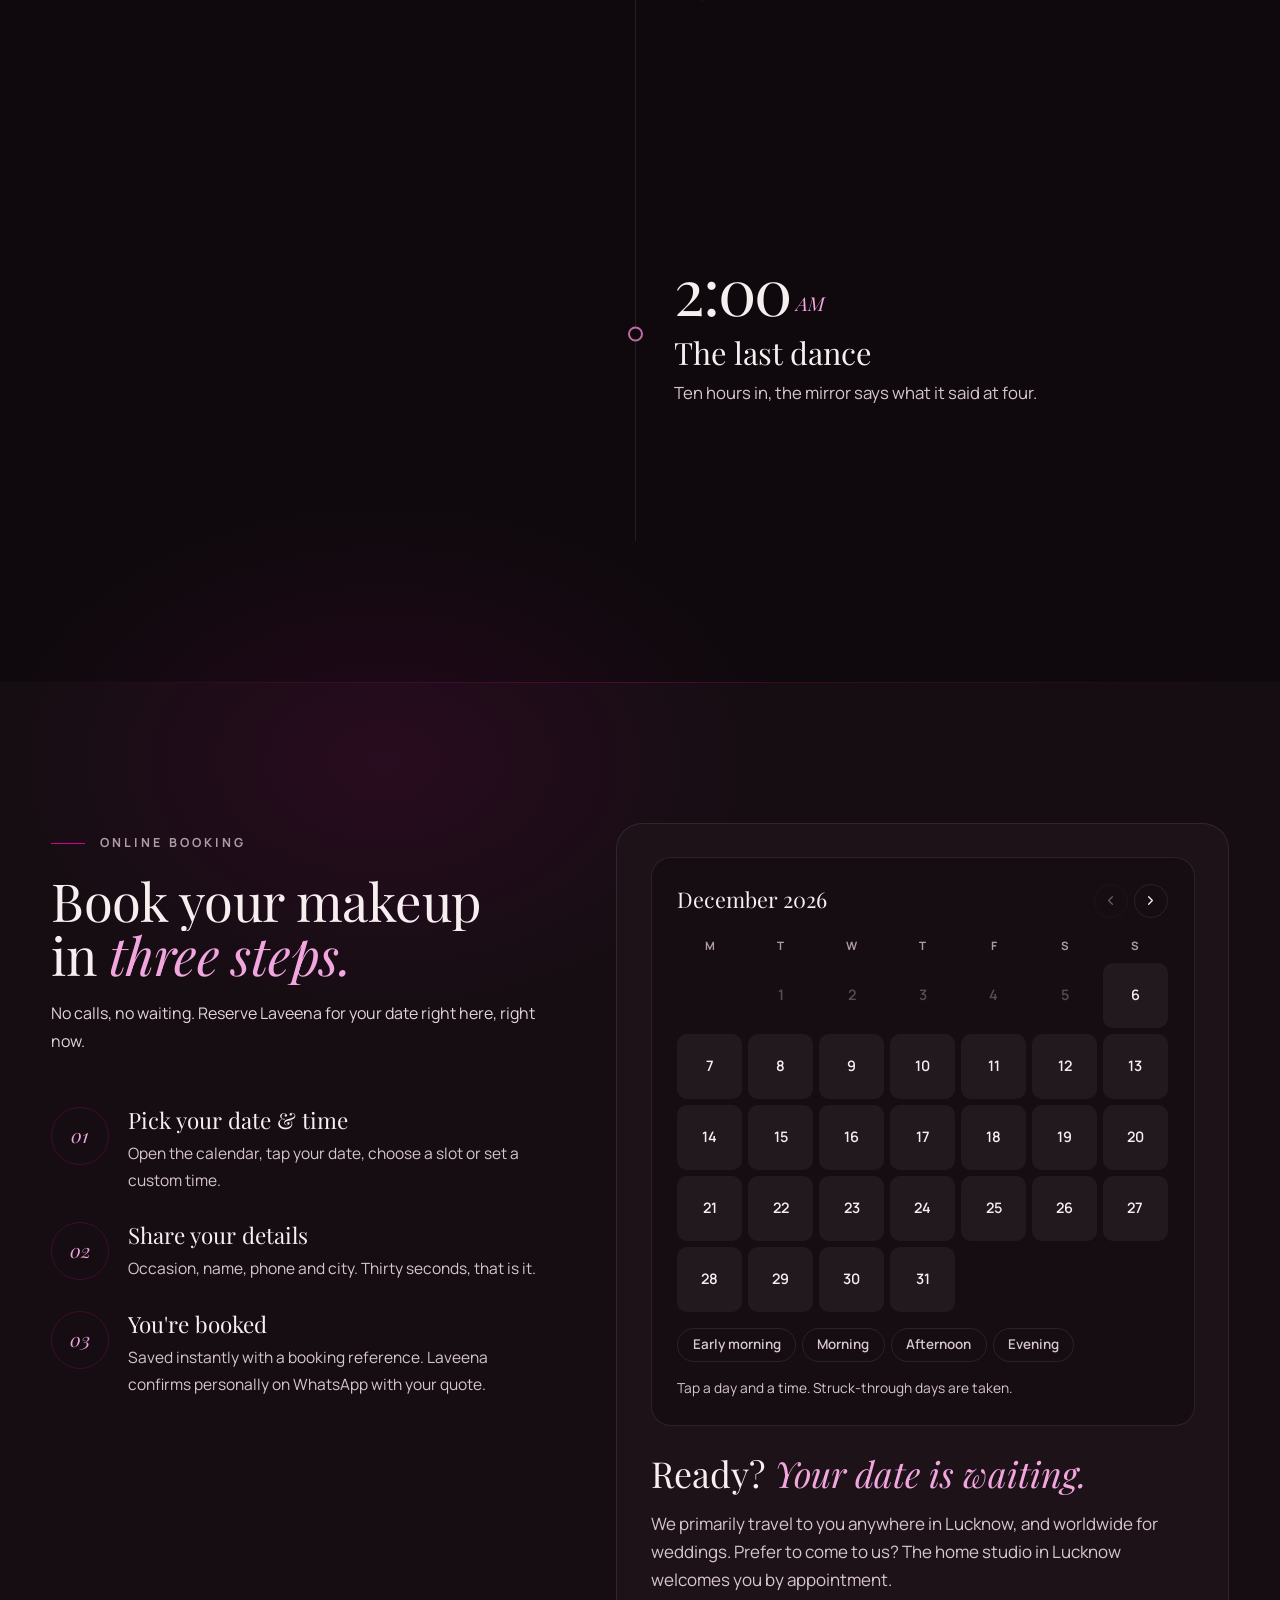
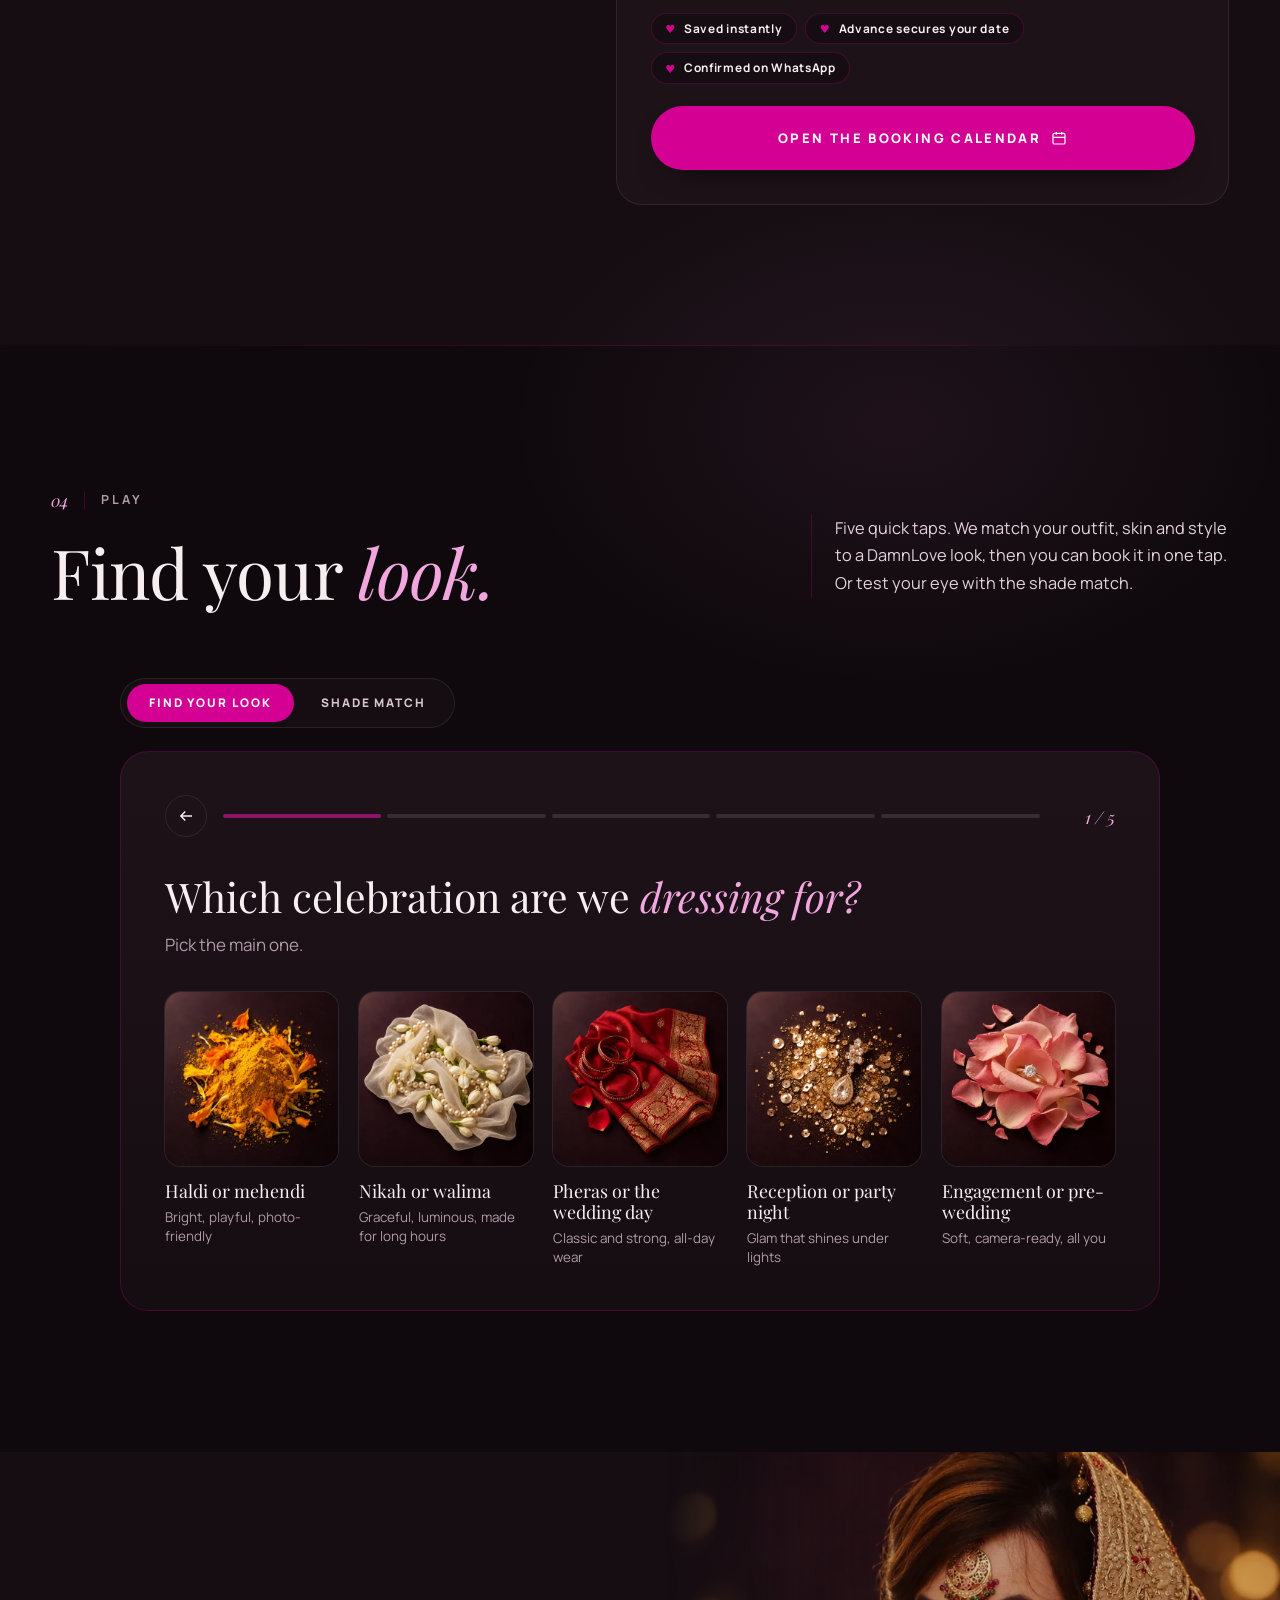
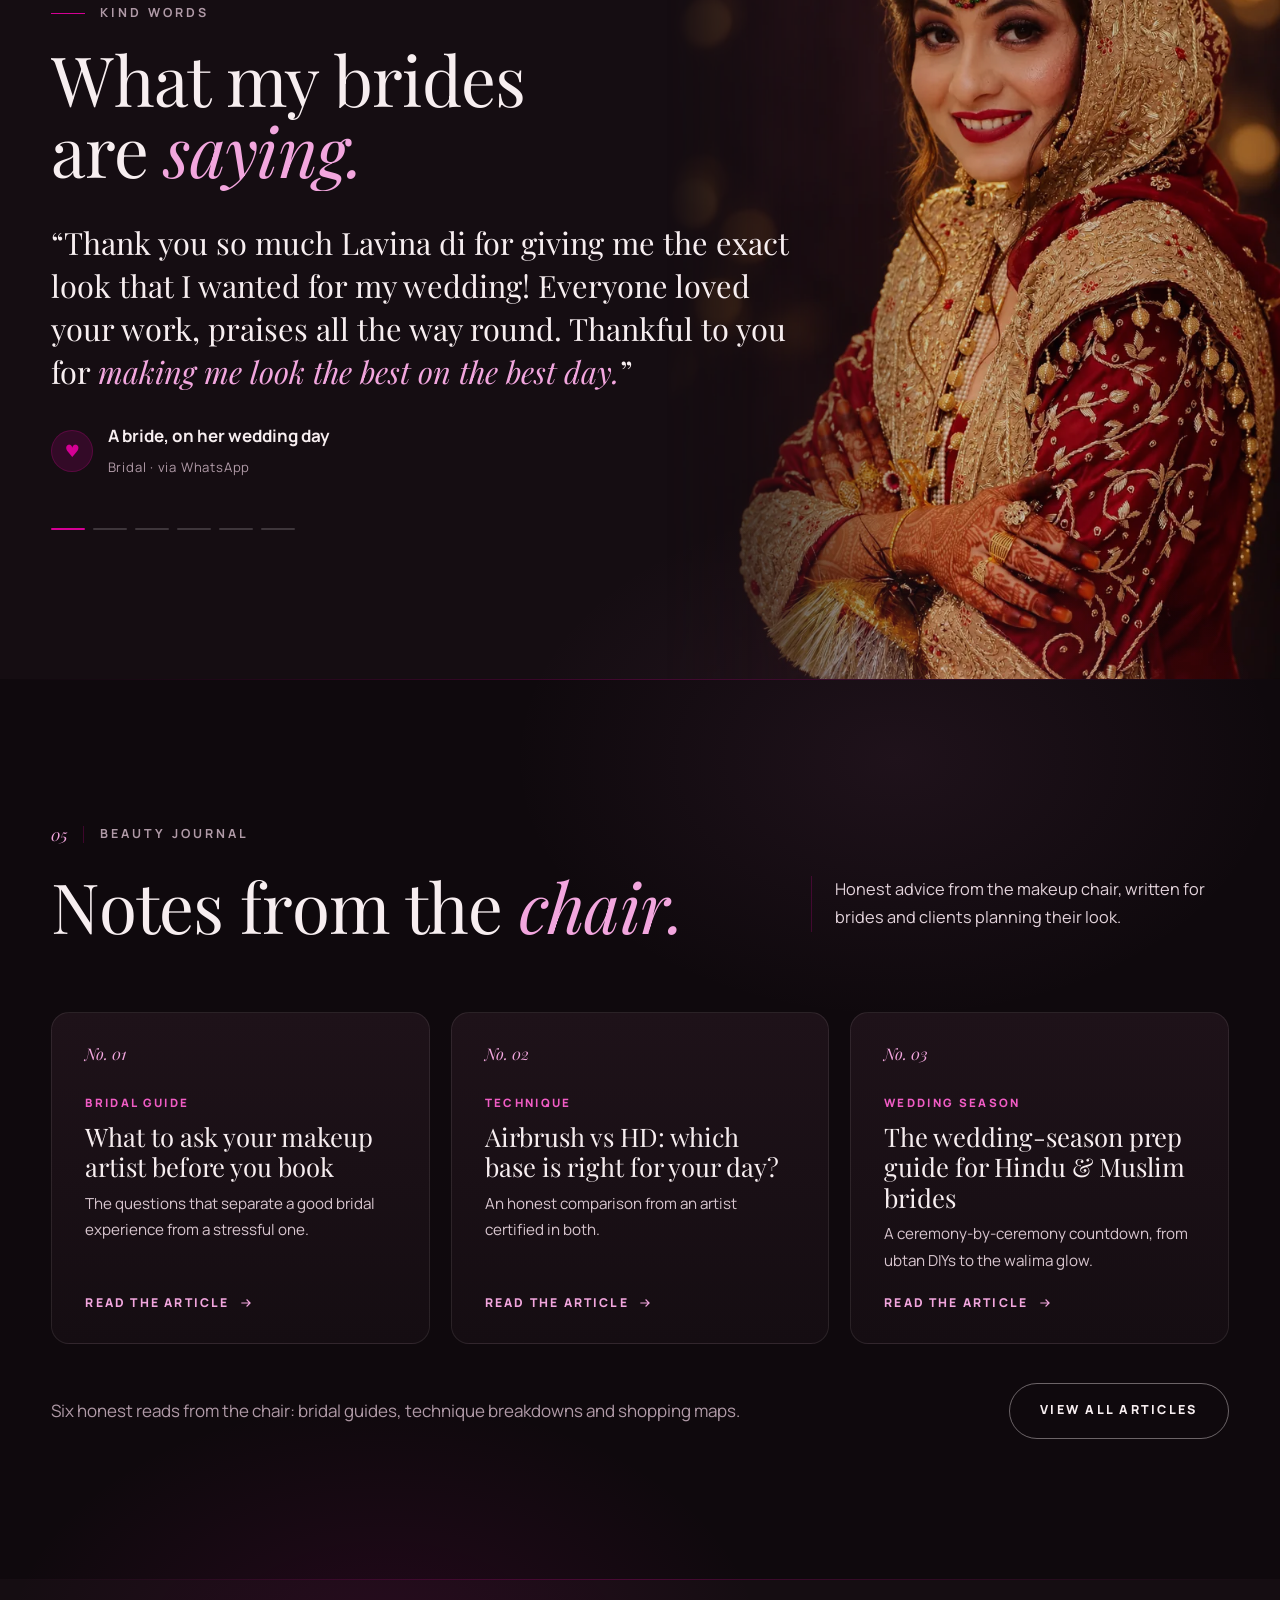
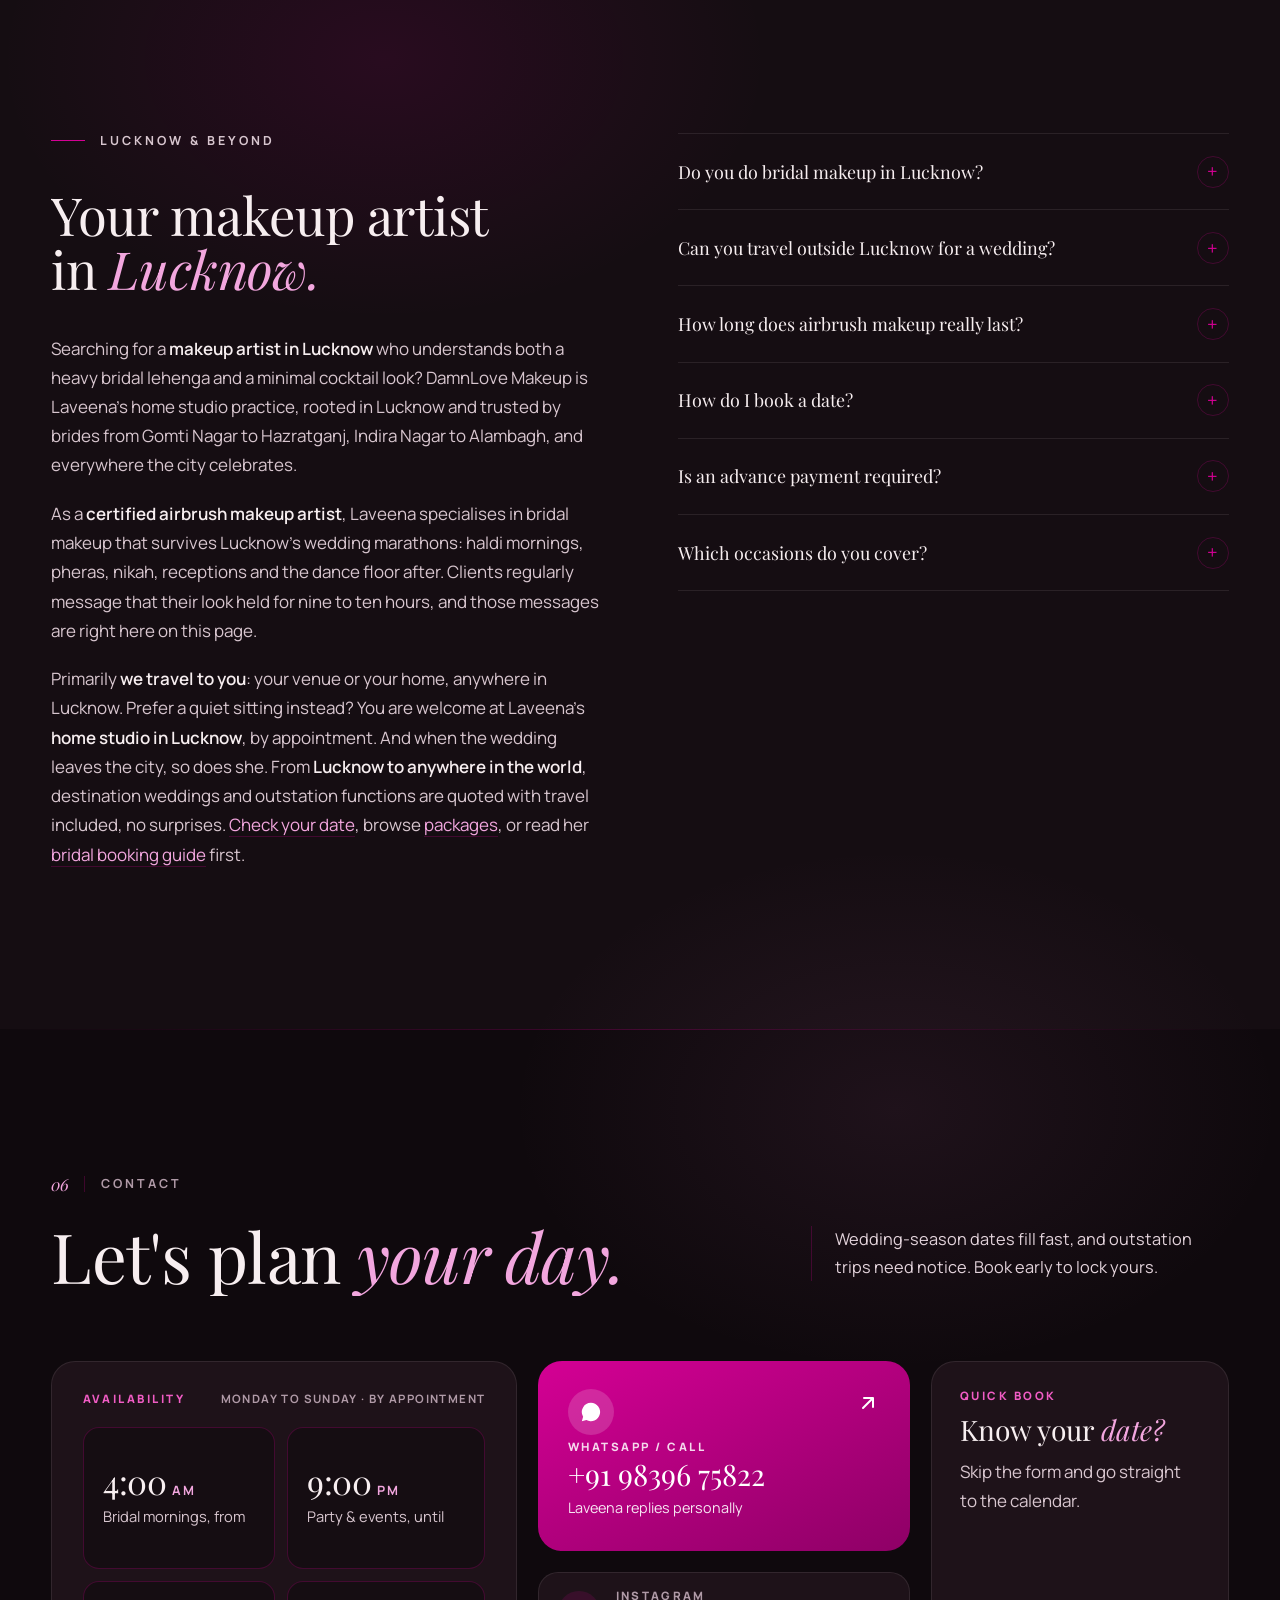
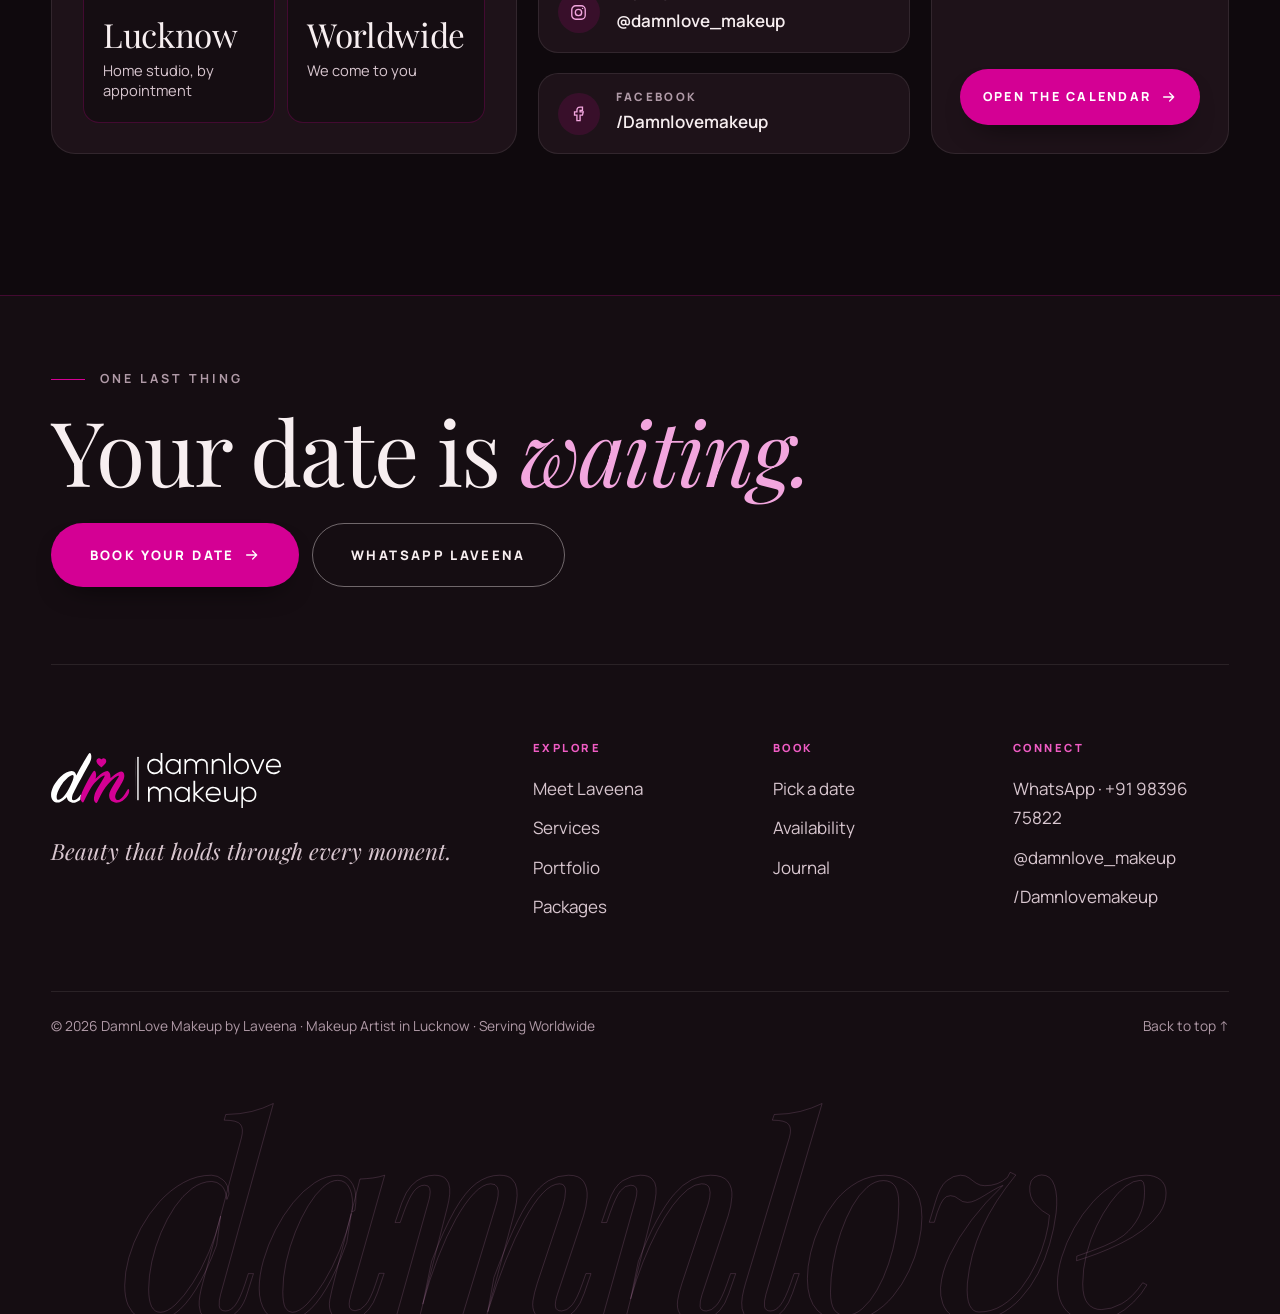
==== commit 5ada7ab6: "Remove one behind-the-chair photo; party card uses a different image Co-Authored-By: Claude Opus 5.5" ====
--- a/public/index.html
+++ b/public/index.html
@@ -1146,7 +1146,7 @@
     <div class="svc-grid">
       <a class="svc rv" data-d="1" href="#packages" data-occ-scroll="Bridal"><div class="sv-ph"><img loading="lazy" decoding="async" src="img/ig2-process-base-768.webp" srcset="img/ig2-process-base-480.webp 480w, img/ig2-process-base-768.webp 768w, img/ig2-process-base-1024.webp 1024w" sizes="(max-width:820px) 100vw, 32vw" width="1536" height="1024" alt="Laveena applying a bridal base"></div>
         <div class="sv-body"><span class="sv-no">(01)</span><h3>Bridal <em>Airbrush</em></h3><div class="sv-desc"><div><p>Full bridal-day artistry for every kind of bride and ceremony, built to hold through tears, hugs and hours of photographs.</p></div></div><span class="link sv-go">See bridal <svg viewBox="0 0 24 24" fill="none" stroke="currentColor" stroke-width="2"><path d="M4 12h15M13 6l6 6-6 6"/></svg></span></div></a>
-      <a class="svc rv" data-d="2" href="#packages"><div class="sv-ph"><img loading="lazy" decoding="async" src="img/ig2-process-lips-768.webp" srcset="img/ig2-process-lips-480.webp 480w, img/ig2-process-lips-768.webp 768w, img/ig2-process-lips-1024.webp 1024w" sizes="(max-width:820px) 100vw, 32vw" width="1536" height="1024" alt="Lip colour being applied with a brush"></div>
+      <a class="svc rv" data-d="2" href="#packages"><div class="sv-ph"><img loading="lazy" decoding="async" src="img/occ-party-768.webp" srcset="img/occ-party-480.webp 480w, img/occ-party-768.webp 768w" sizes="(max-width:820px) 100vw, 32vw" width="768" height="960" alt="Party look in pink with soft curls"></div>
         <div class="sv-body"><span class="sv-no">(02)</span><h3>Party &amp; Event <em>Glam</em></h3><div class="sv-desc"><div><p>Sangeet, engagement, reception and nights out. Glam that photographs beautifully and feels light on the skin.</p></div></div><span class="link sv-go">See party glam <svg viewBox="0 0 24 24" fill="none" stroke="currentColor" stroke-width="2"><path d="M4 12h15M13 6l6 6-6 6"/></svg></span></div></a>
       <a class="svc rv" data-d="3" href="#faq"><div class="sv-ph"><img loading="lazy" decoding="async" src="img/ig2-process-liner-768.webp" srcset="img/ig2-process-liner-480.webp 480w, img/ig2-process-liner-768.webp 768w, img/ig2-process-liner-1024.webp 1024w" sizes="(max-width:820px) 100vw, 32vw" width="1536" height="1024" alt="Eyeliner being applied with a fine brush"></div>
         <div class="sv-body"><span class="sv-no">(03)</span><h3>The Airbrush <em>Difference</em></h3><div class="sv-desc"><div><p>Foundation applied as an ultra-fine mist: longer wear, no caking, flawless under camera flash and wedding hours.</p></div></div><span class="link sv-go">How long it lasts <svg viewBox="0 0 24 24" fill="none" stroke="currentColor" stroke-width="2"><path d="M4 12h15M13 6l6 6-6 6"/></svg></span></div></a>
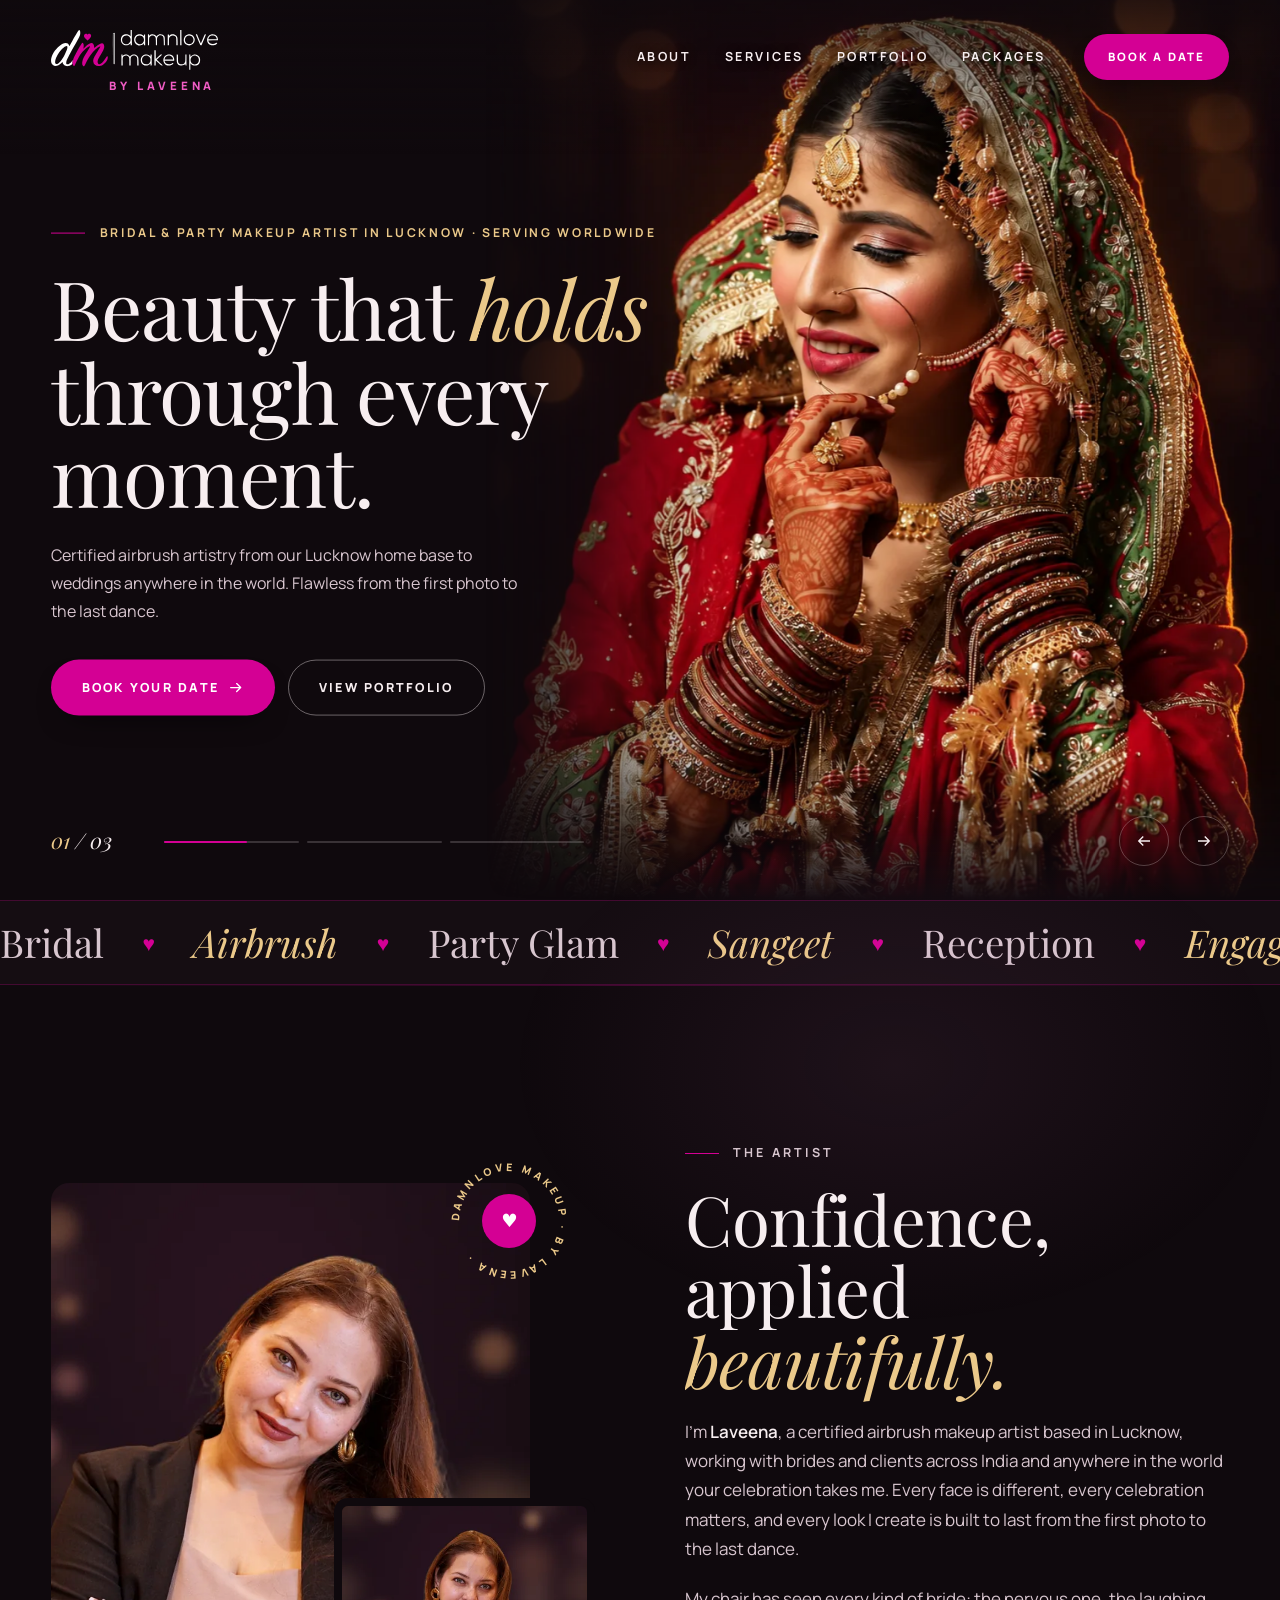
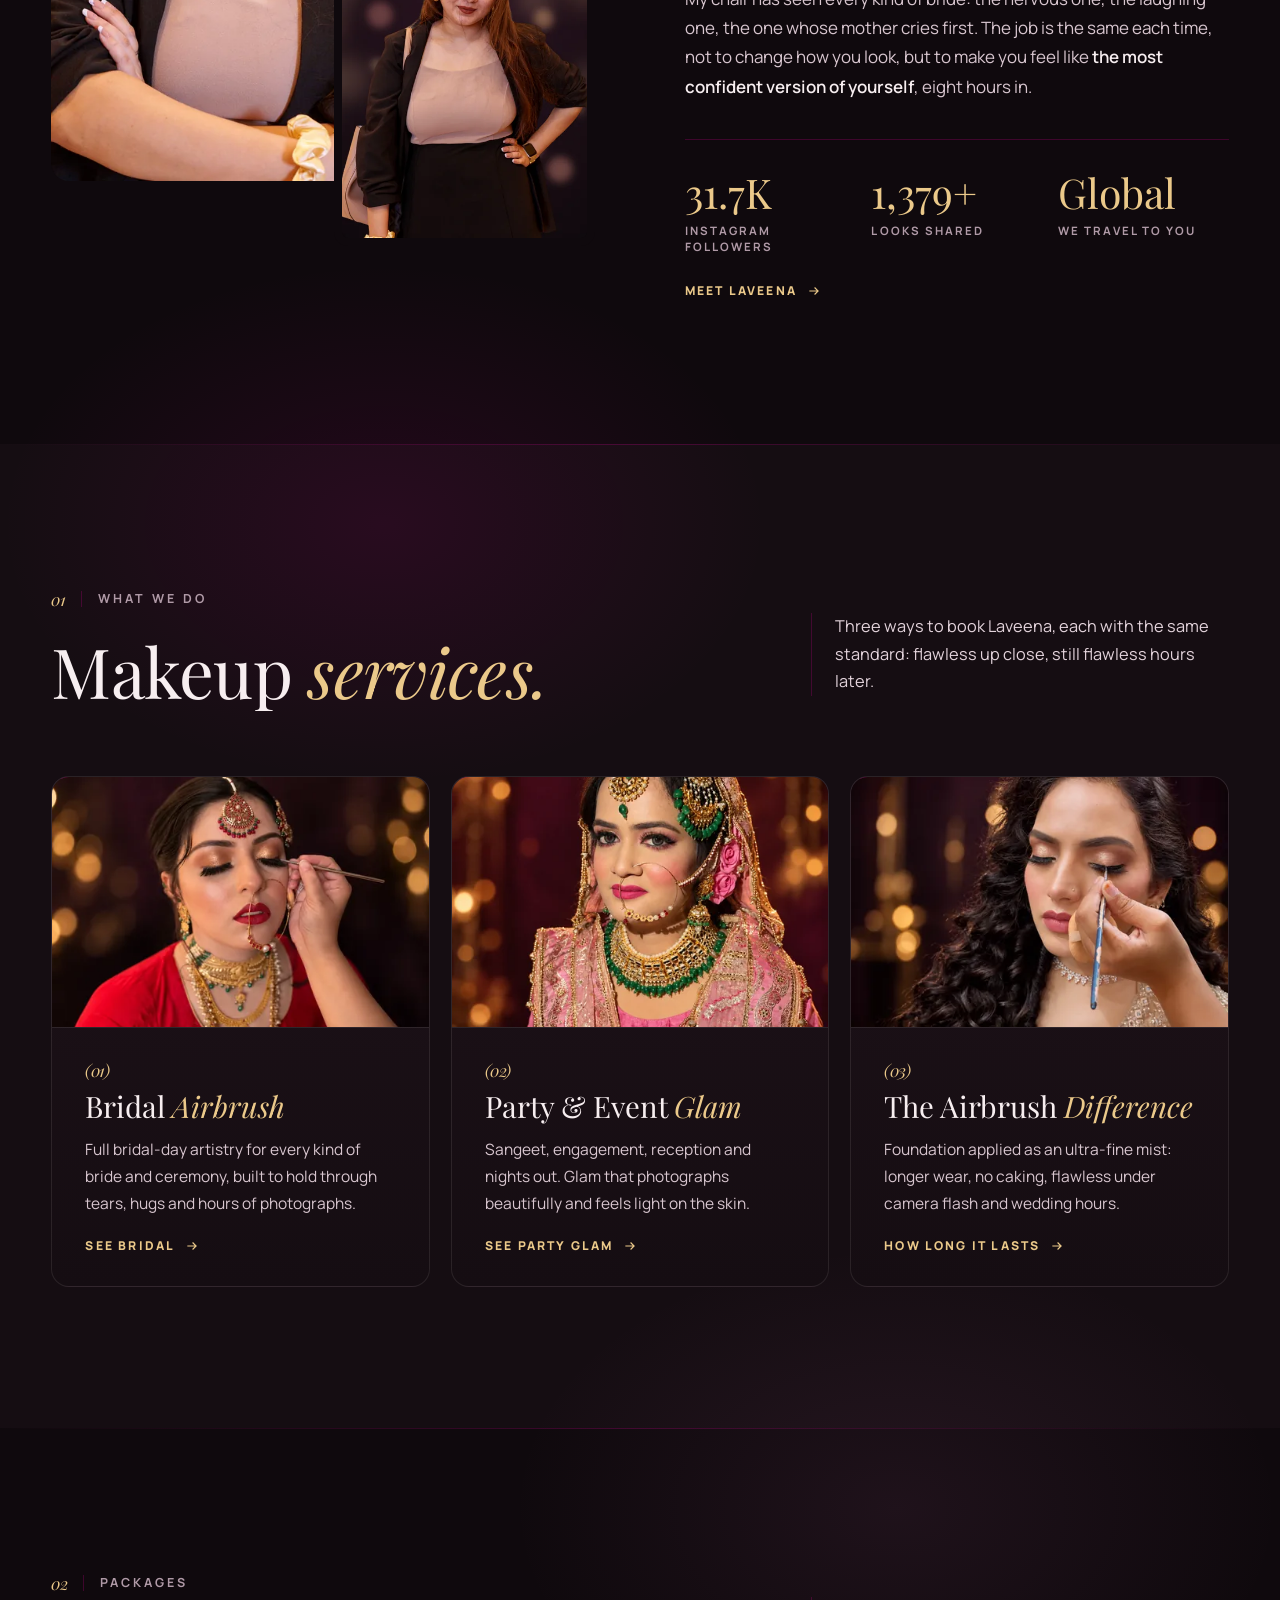
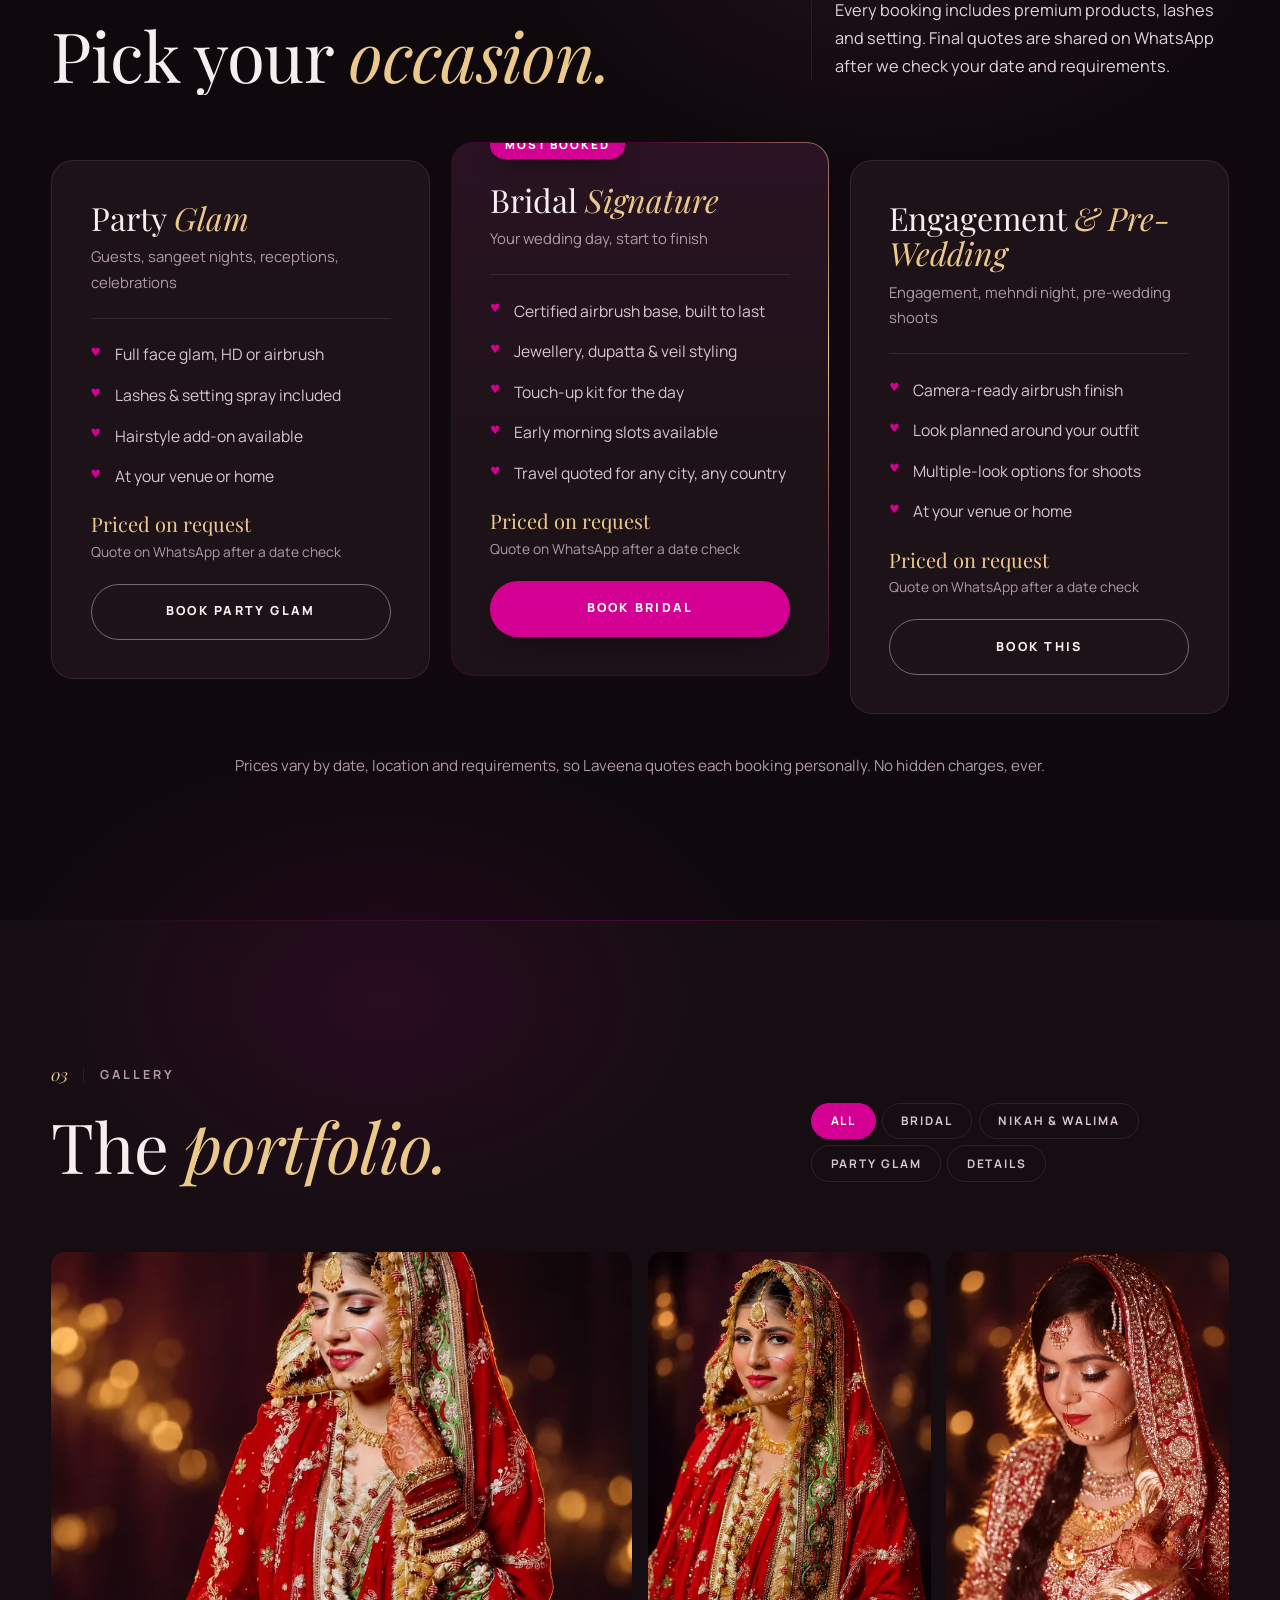
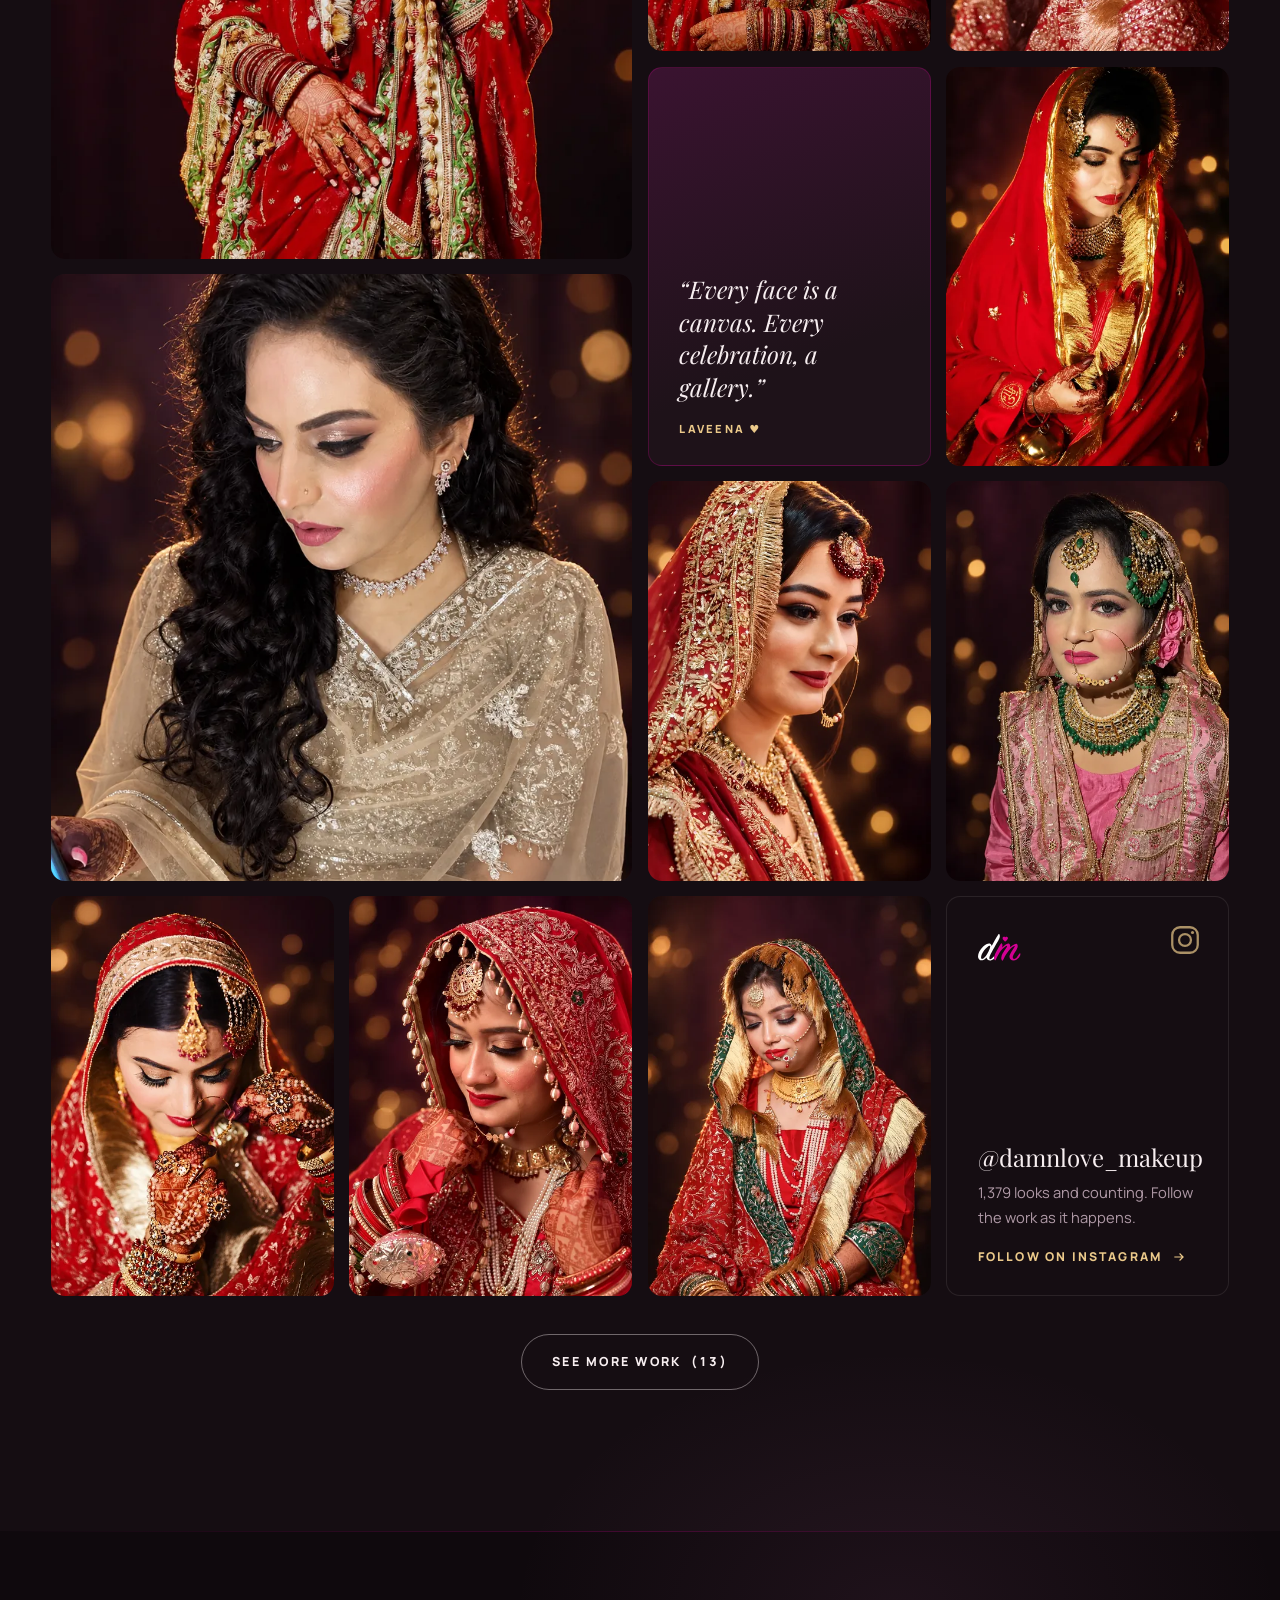
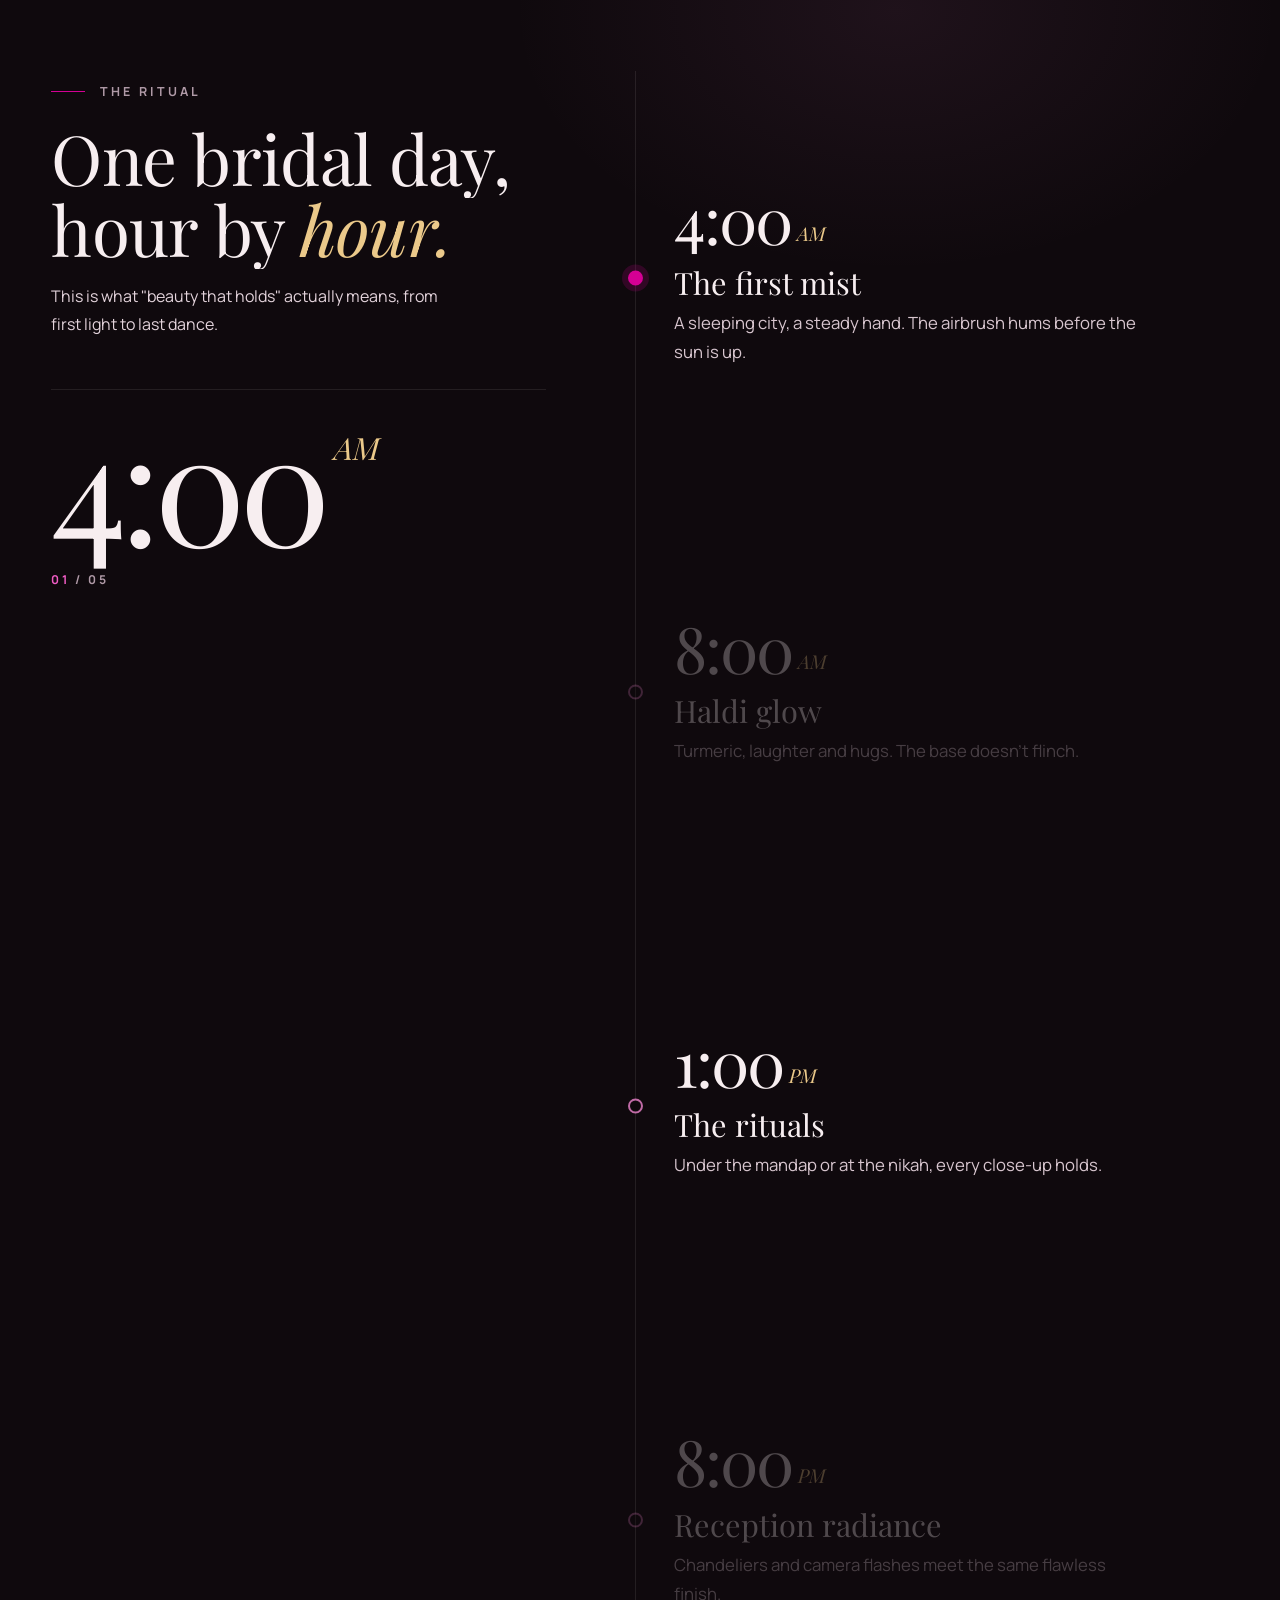
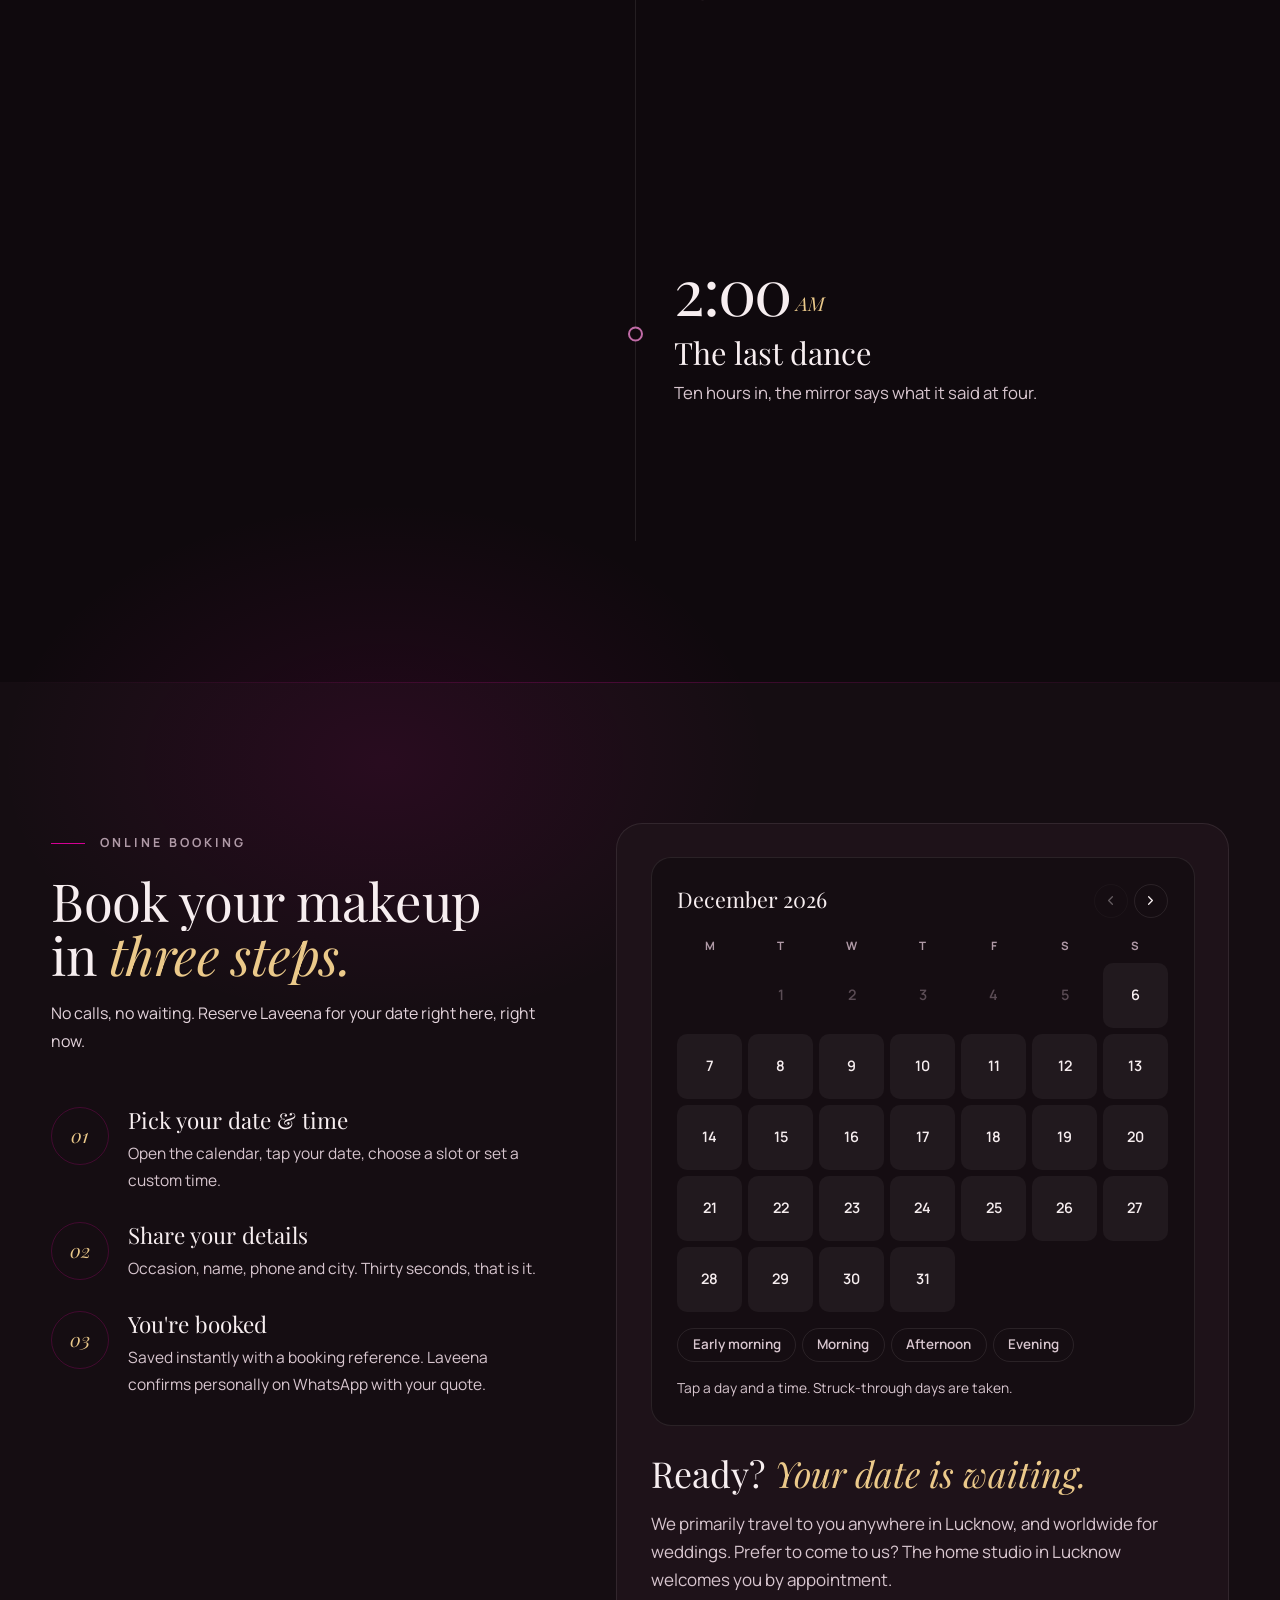
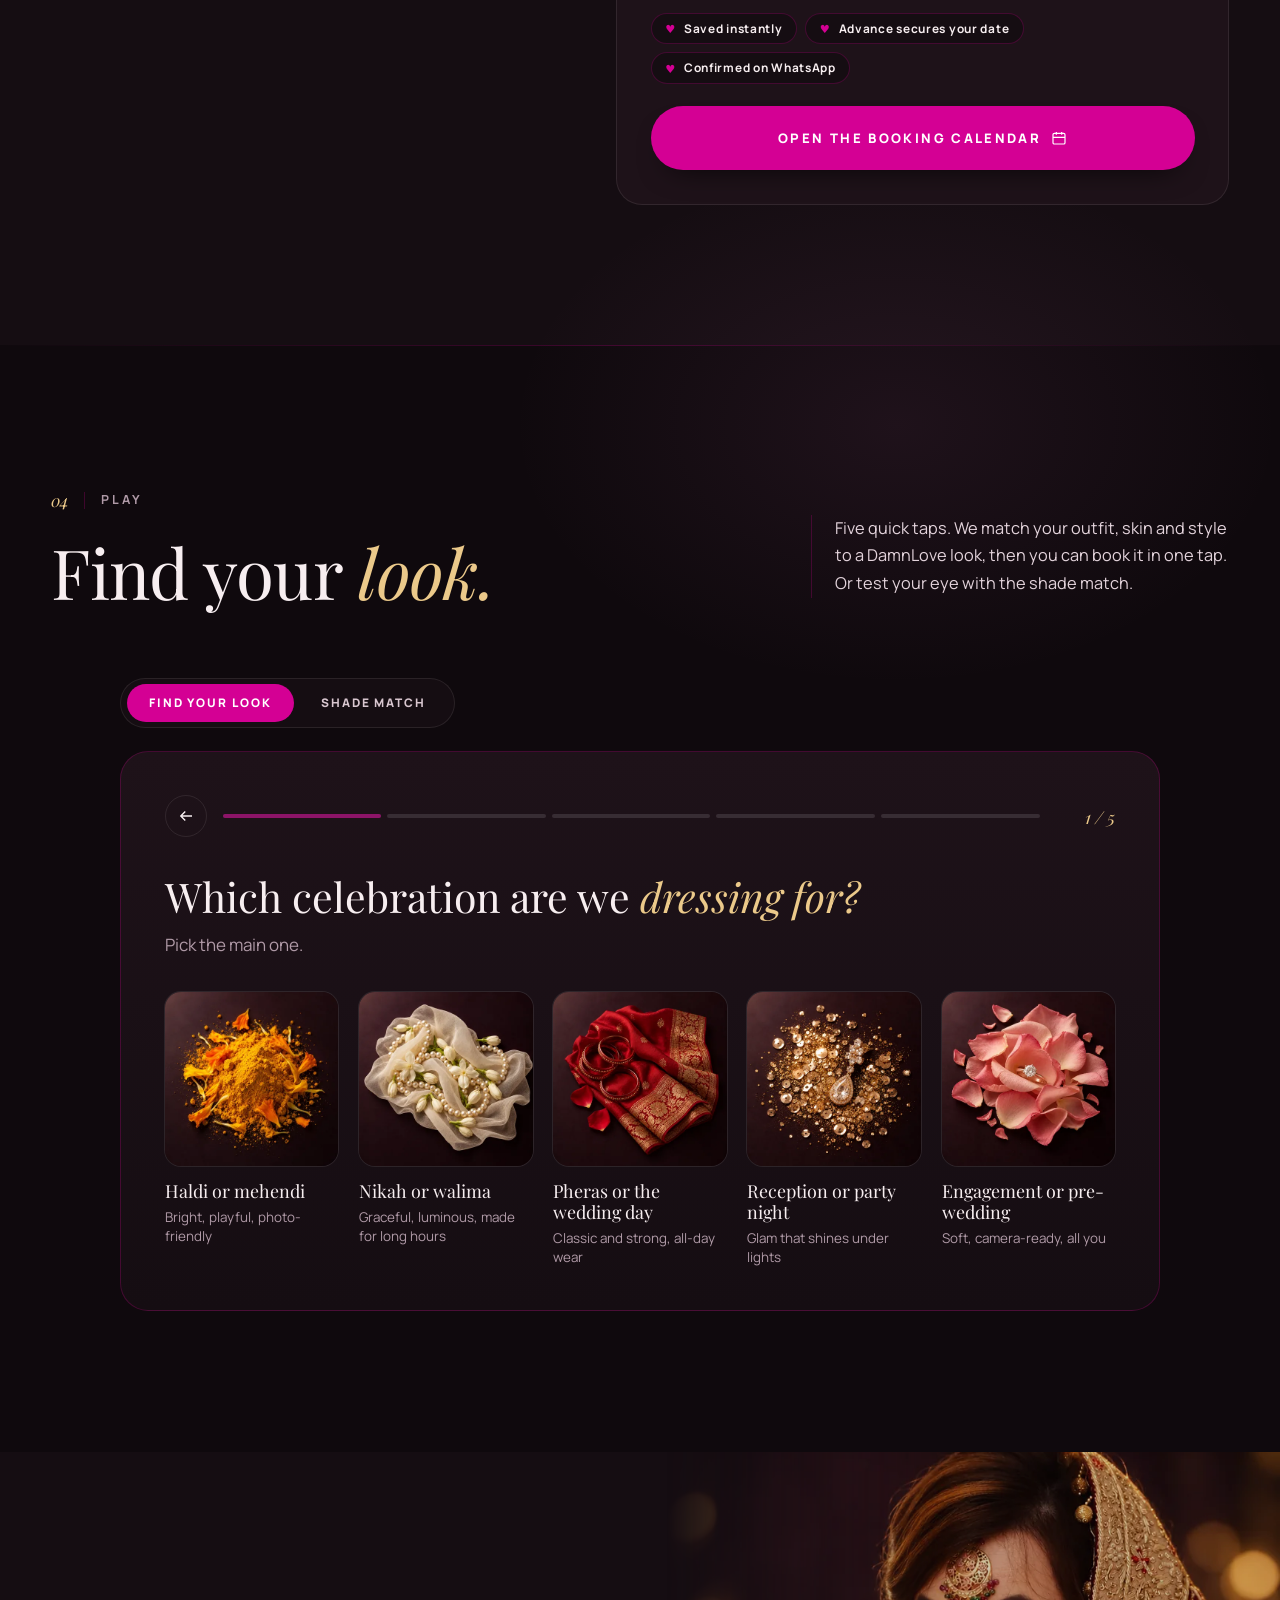
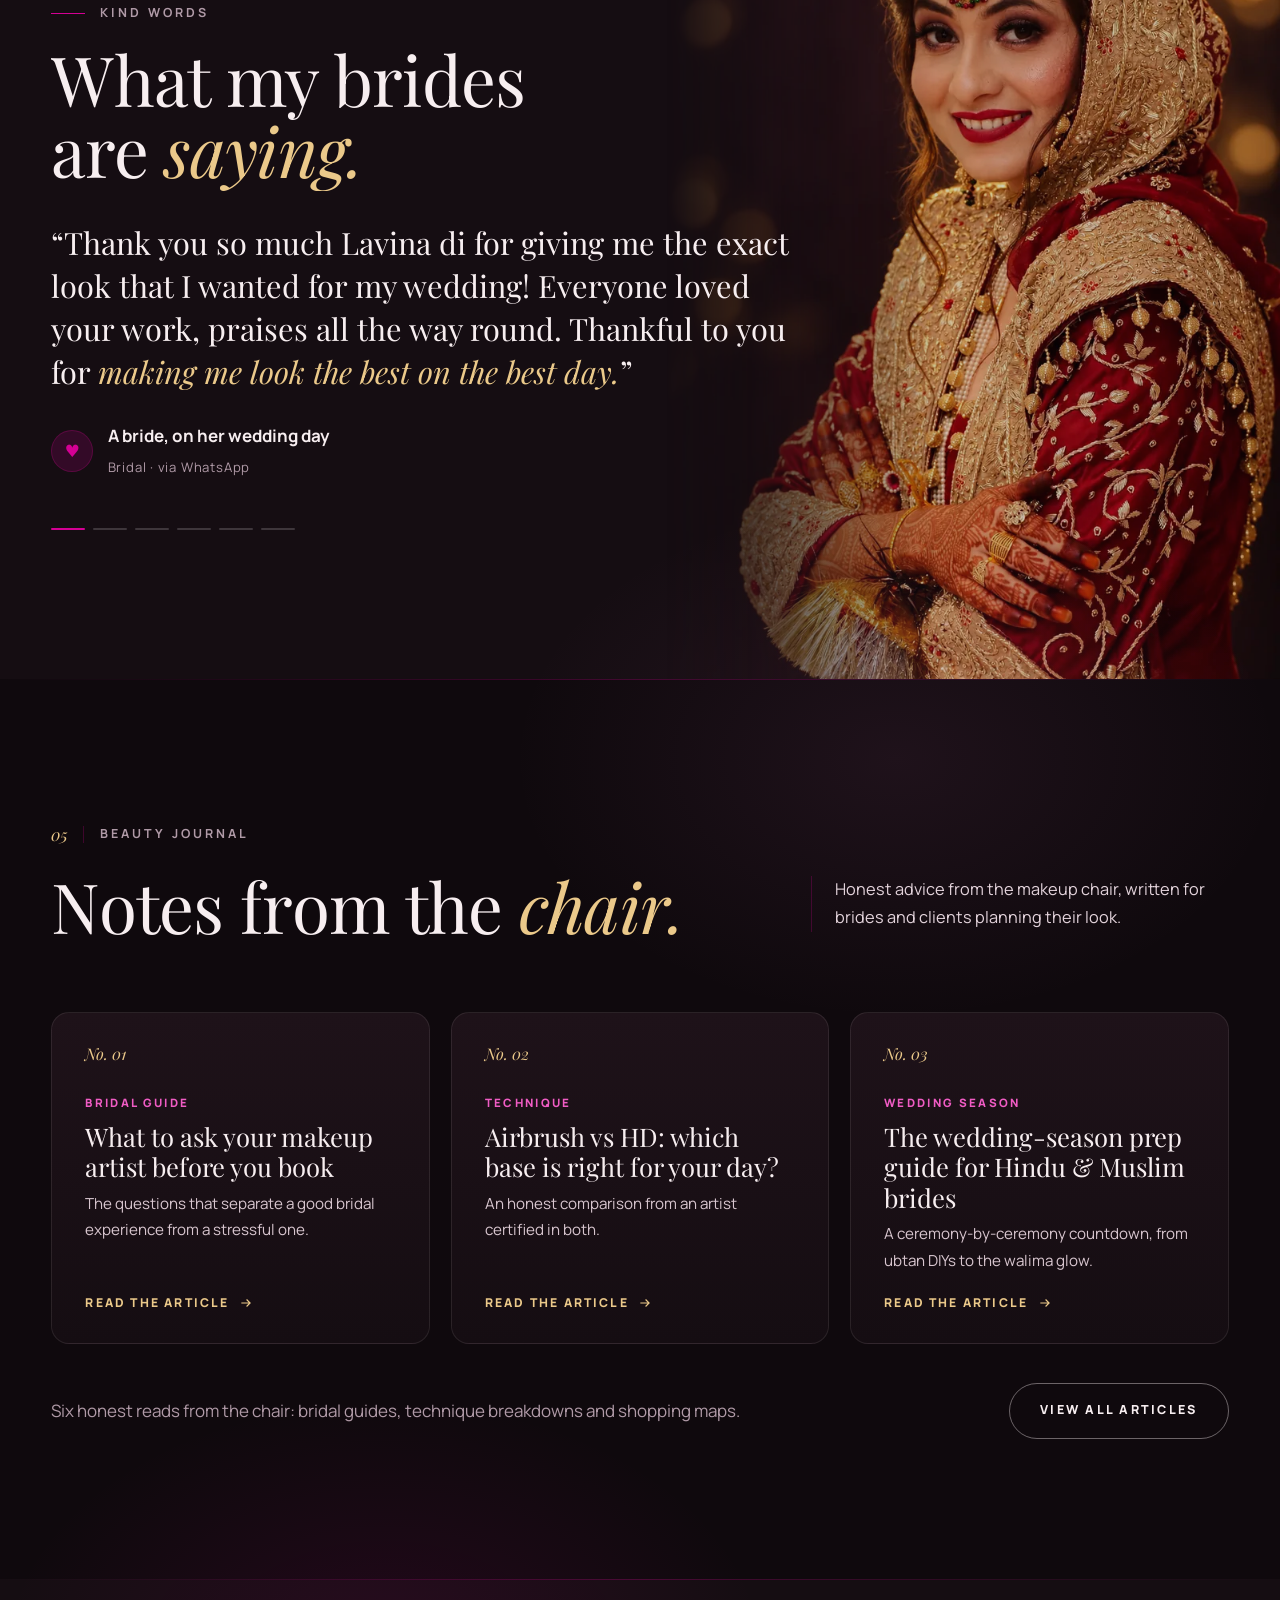
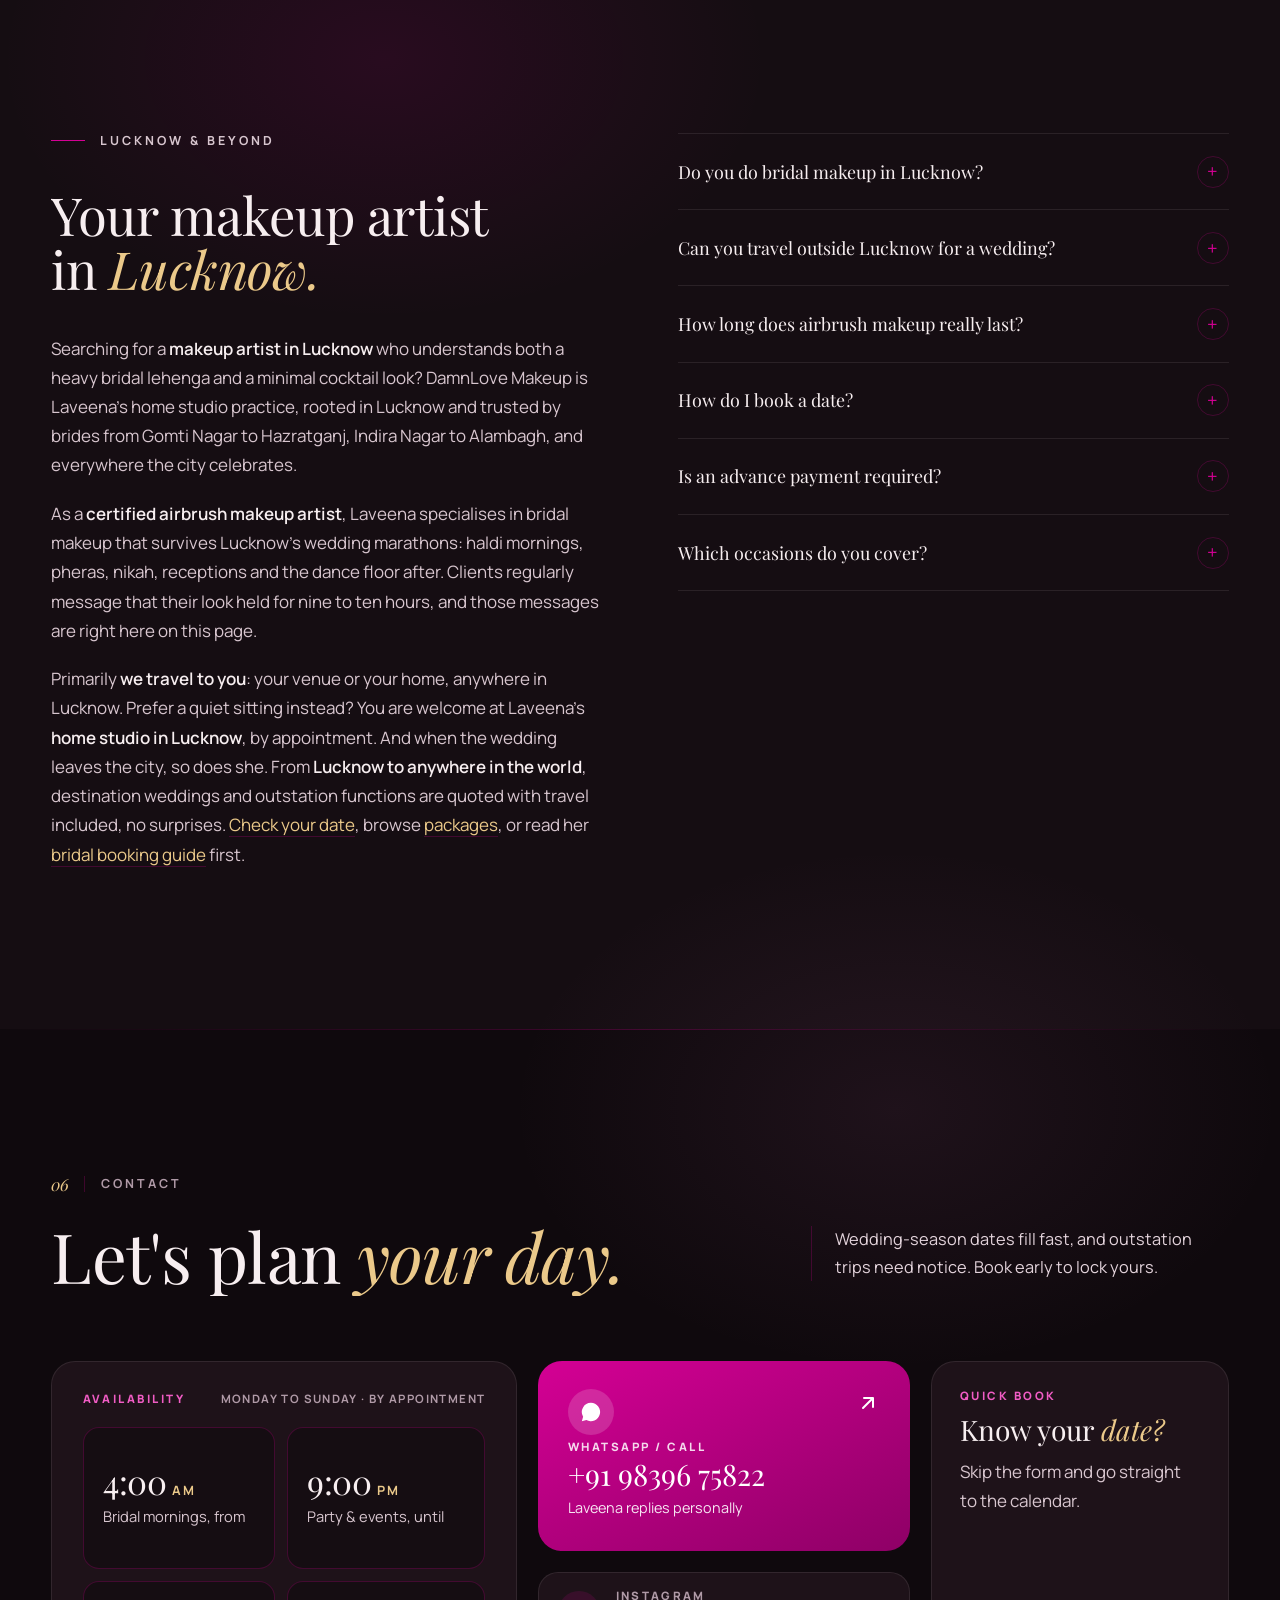
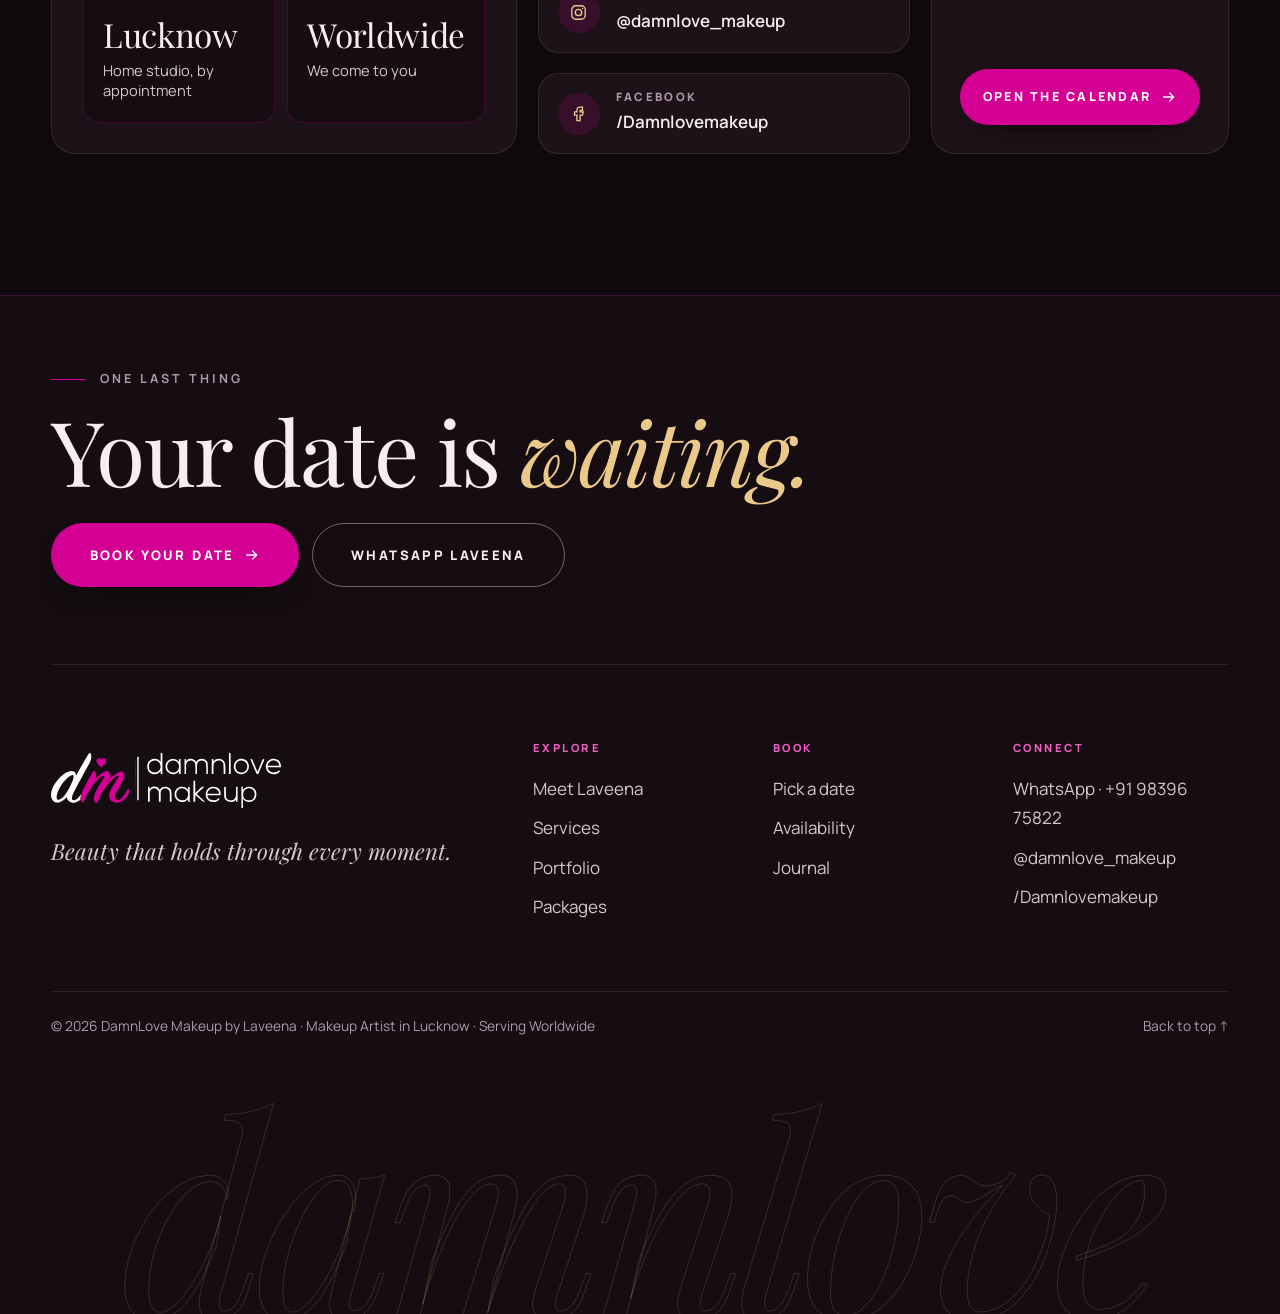
==== commit 20d1ebae: "Accent colour: champagne gold replaces pale pink Co-Authored-By: Claude Opus 5.5 <noreply@anthropic." ====
--- a/public/index.html
+++ b/public/index.html
@@ -79,7 +79,7 @@
    ═══════════════════════════════════════════════════════════ */
 :root{
   --bg:#0F090D;--bg-2:#150D12;--panel:#1B1117;--card:#1E1219;--card-2:#241620;
-  --pink:#D40094;--pink-txt:#F05CC4;--pink-hi:#B8007F;--blush:#F2A6DE;--rose:#C06BA6;
+  --pink:#D40094;--pink-txt:#F05CC4;--pink-hi:#B8007F;--blush:#EBC98A;--rose:#C06BA6;
   --ivory:#F7EEF0;--text:#D8C6CF;--mut:#B09AA7;
   --hair:rgba(212,0,148,.24);--hair-2:rgba(247,238,240,.09);
   --serif:"Playfair Display",Georgia,serif;--sans:"Manrope",system-ui,-apple-system,"Segoe UI",sans-serif;
@@ -814,12 +814,12 @@
 .slide .ph{will-change:transform}
 /* pointer spotlight on cards */
 .pk,.ct-card,.ct-s,.svc,.ct-tile{--mx:50%;--my:0%}
-.pk::after,.ct-hours::after,.ct-s::after{content:"";position:absolute;inset:0;border-radius:inherit;pointer-events:none;opacity:0;transition:opacity .4s;background:radial-gradient(420px circle at var(--mx) var(--my),rgba(242,166,222,.10),transparent 60%)}
+.pk::after,.ct-hours::after,.ct-s::after{content:"";position:absolute;inset:0;border-radius:inherit;pointer-events:none;opacity:0;transition:opacity .4s;background:radial-gradient(420px circle at var(--mx) var(--my),rgba(235,201,138,.10),transparent 60%)}
 .pk:hover::after,.ct-hours:hover::after,.ct-s:hover::after{opacity:1}
 .ct-s{position:relative;overflow:hidden}
 /* featured package: rotating light on the border */
 @property --ang{syntax:"<angle>";inherits:false;initial-value:0deg}
-.pk.hot{border-color:transparent;background:linear-gradient(180deg,#2A1323,var(--card) 55%) padding-box,conic-gradient(from var(--ang),rgba(212,0,148,.25),#F2A6DE,rgba(212,0,148,.25) 40%,rgba(212,0,148,.25)) border-box;animation:spin 6s linear infinite}
+.pk.hot{border-color:transparent;background:linear-gradient(180deg,#2A1323,var(--card) 55%) padding-box,conic-gradient(from var(--ang),rgba(212,0,148,.25),#EBC98A,rgba(212,0,148,.25) 40%,rgba(212,0,148,.25)) border-box;animation:spin 6s linear infinite}
 @keyframes spin{to{--ang:360deg}}
 .pk.hot::before{content:"";position:absolute;inset:-1px;border-radius:inherit;box-shadow:0 30px 70px -40px rgba(212,0,148,.7);pointer-events:none}
 /* filmstrip */
@@ -913,7 +913,7 @@
 .f-big{font:400 clamp(2.8rem,7vw,6.4rem)/1 var(--serif);letter-spacing:-.02em}
 .f-big em{font-style:italic;color:var(--blush)}
 .f-cta-row{display:flex;flex-wrap:wrap;gap:.8rem;margin-top:.6rem}
-.f-mark{margin-top:clamp(24px,3vw,40px);text-align:center;font:italic 400 clamp(5rem,21vw,20rem)/.78 var(--serif);letter-spacing:-.04em;color:transparent;-webkit-text-stroke:1px rgba(242,166,222,.16);white-space:nowrap;user-select:none;pointer-events:none;transform:translateY(12%)}
+.f-mark{margin-top:clamp(24px,3vw,40px);text-align:center;font:italic 400 clamp(5rem,21vw,20rem)/.78 var(--serif);letter-spacing:-.04em;color:transparent;-webkit-text-stroke:1px rgba(235,201,138,.16);white-space:nowrap;user-select:none;pointer-events:none;transform:translateY(12%)}
 
 @media(max-width:820px){
   .sec-head .lede{padding-left:1rem}
@@ -939,7 +939,7 @@
 .svc:hover{transform:translateY(-6px);border-color:var(--hair)}
 .svc:hover::before{transform:none}
 .sv-body{position:relative;inset:auto;flex:1;display:flex;flex-direction:column;padding:clamp(26px,2.6vw,38px)}
-.sv-no{font:italic 400 clamp(4.2rem,6vw,5.6rem)/.8 var(--serif);color:transparent;-webkit-text-stroke:1px rgba(242,166,222,.45);letter-spacing:-.03em;transition:color .5s,-webkit-text-stroke-color .5s}
+.sv-no{font:italic 400 clamp(4.2rem,6vw,5.6rem)/.8 var(--serif);color:transparent;-webkit-text-stroke:1px rgba(235,201,138,.45);letter-spacing:-.03em;transition:color .5s,-webkit-text-stroke-color .5s}
 .svc:hover .sv-no{color:var(--pink);-webkit-text-stroke-color:var(--pink)}
 .sv-body h3{margin-top:auto;padding-top:2rem}
 .sv-desc{grid-template-rows:1fr}
@@ -2248,14 +2248,14 @@
     {v:"nikah", t:"Nikah or walima", s:"Graceful, luminous, made for long hours", occ:"Bridal", long:1, a:"#F3E9DA", b:"#C9A24C"},
     {v:"pheras", t:"Pheras or the wedding day", s:"Classic and strong, all-day wear", occ:"Bridal", long:1, a:"#B8182B", b:"#6E0F1B"},
     {v:"recep", t:"Reception or party night", s:"Glam that shines under lights", occ:"Party / Event", a:"#3A1330", b:"#D40094"},
-    {v:"eng", t:"Engagement or pre-wedding", s:"Soft, camera-ready, all you", occ:"Engagement / Pre-Wedding", a:"#F2A6DE", b:"#C06BA6"}
+    {v:"eng", t:"Engagement or pre-wedding", s:"Soft, camera-ready, all you", occ:"Engagement / Pre-Wedding", a:"#EBC98A", b:"#C06BA6"}
   ];
   var FIT = [
     {v:"rani", t:"Red & gold", a:"#B8182B", b:"#D8A94C", word:"Rani", photo:"p-01", alt:"A bride in red and gold zardozi"},
     {v:"blush", t:"Blush & pastel", a:"#F2C6D0", b:"#E6D5C8", word:"Blush", photo:"p-14", alt:"A guest look in soft champagne with curls"},
     {v:"champ", t:"Ivory & champagne", a:"#F3E9DA", b:"#D9BE8C", word:"Champagne", photo:"p-02", alt:"A nikah bride in ivory and gold"},
     {v:"emerald", t:"Emerald & jewel tones", a:"#0F6B55", b:"#C99A3C", word:"Emerald", photo:"p-10", alt:"A walima bride in pink and green with kundan jewellery"},
-    {v:"gulabo", t:"Pink & magenta", a:"#D40094", b:"#F2A6DE", word:"Gulabo", photo:"p-15", alt:"A glass-skin glam look with soft pink tones"}
+    {v:"gulabo", t:"Pink & magenta", a:"#D40094", b:"#EBC98A", word:"Gulabo", photo:"p-15", alt:"A glass-skin glam look with soft pink tones"}
   ];
   var SKIN = [
     {v:"dew", t:"Dewy glow", s:"Lit from within", a:"#F6D5C2", b:"#D79A7E", word:"Glow", d:"luminous, dewy skin that catches every light"},
